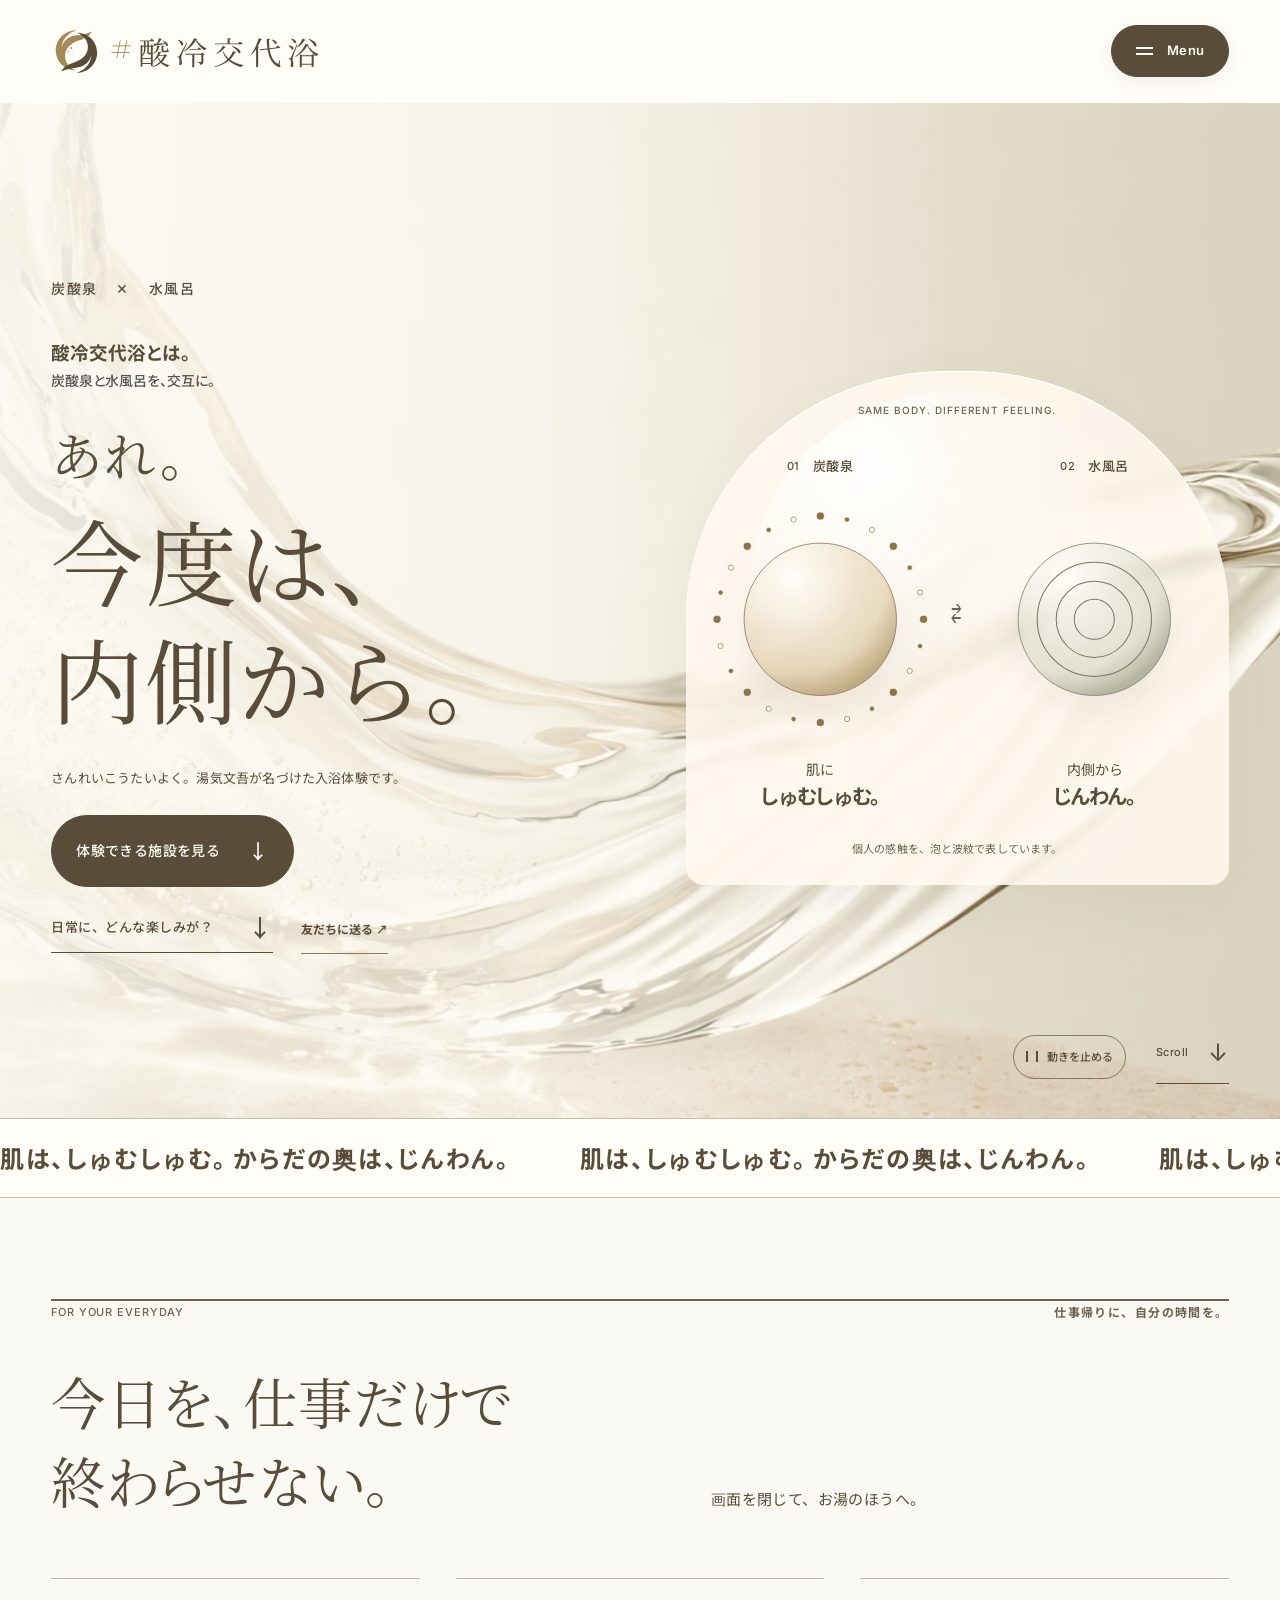
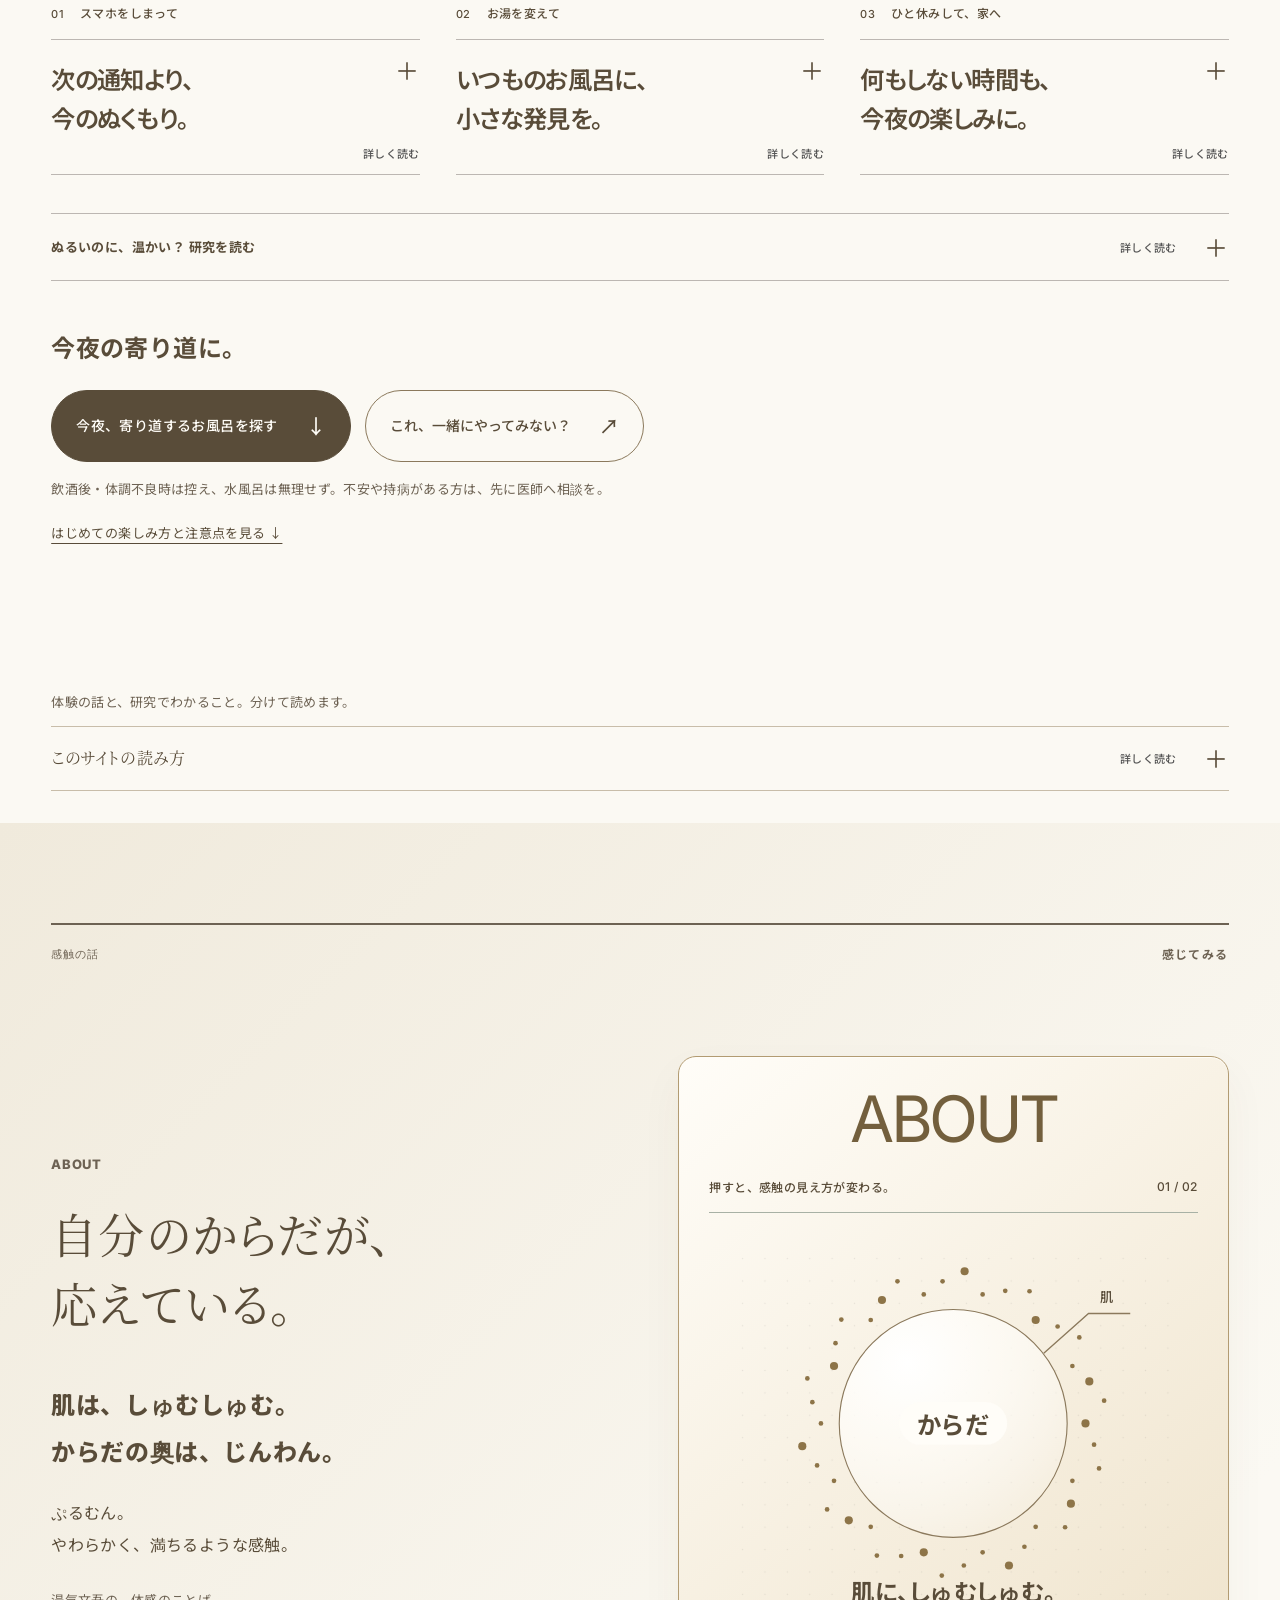
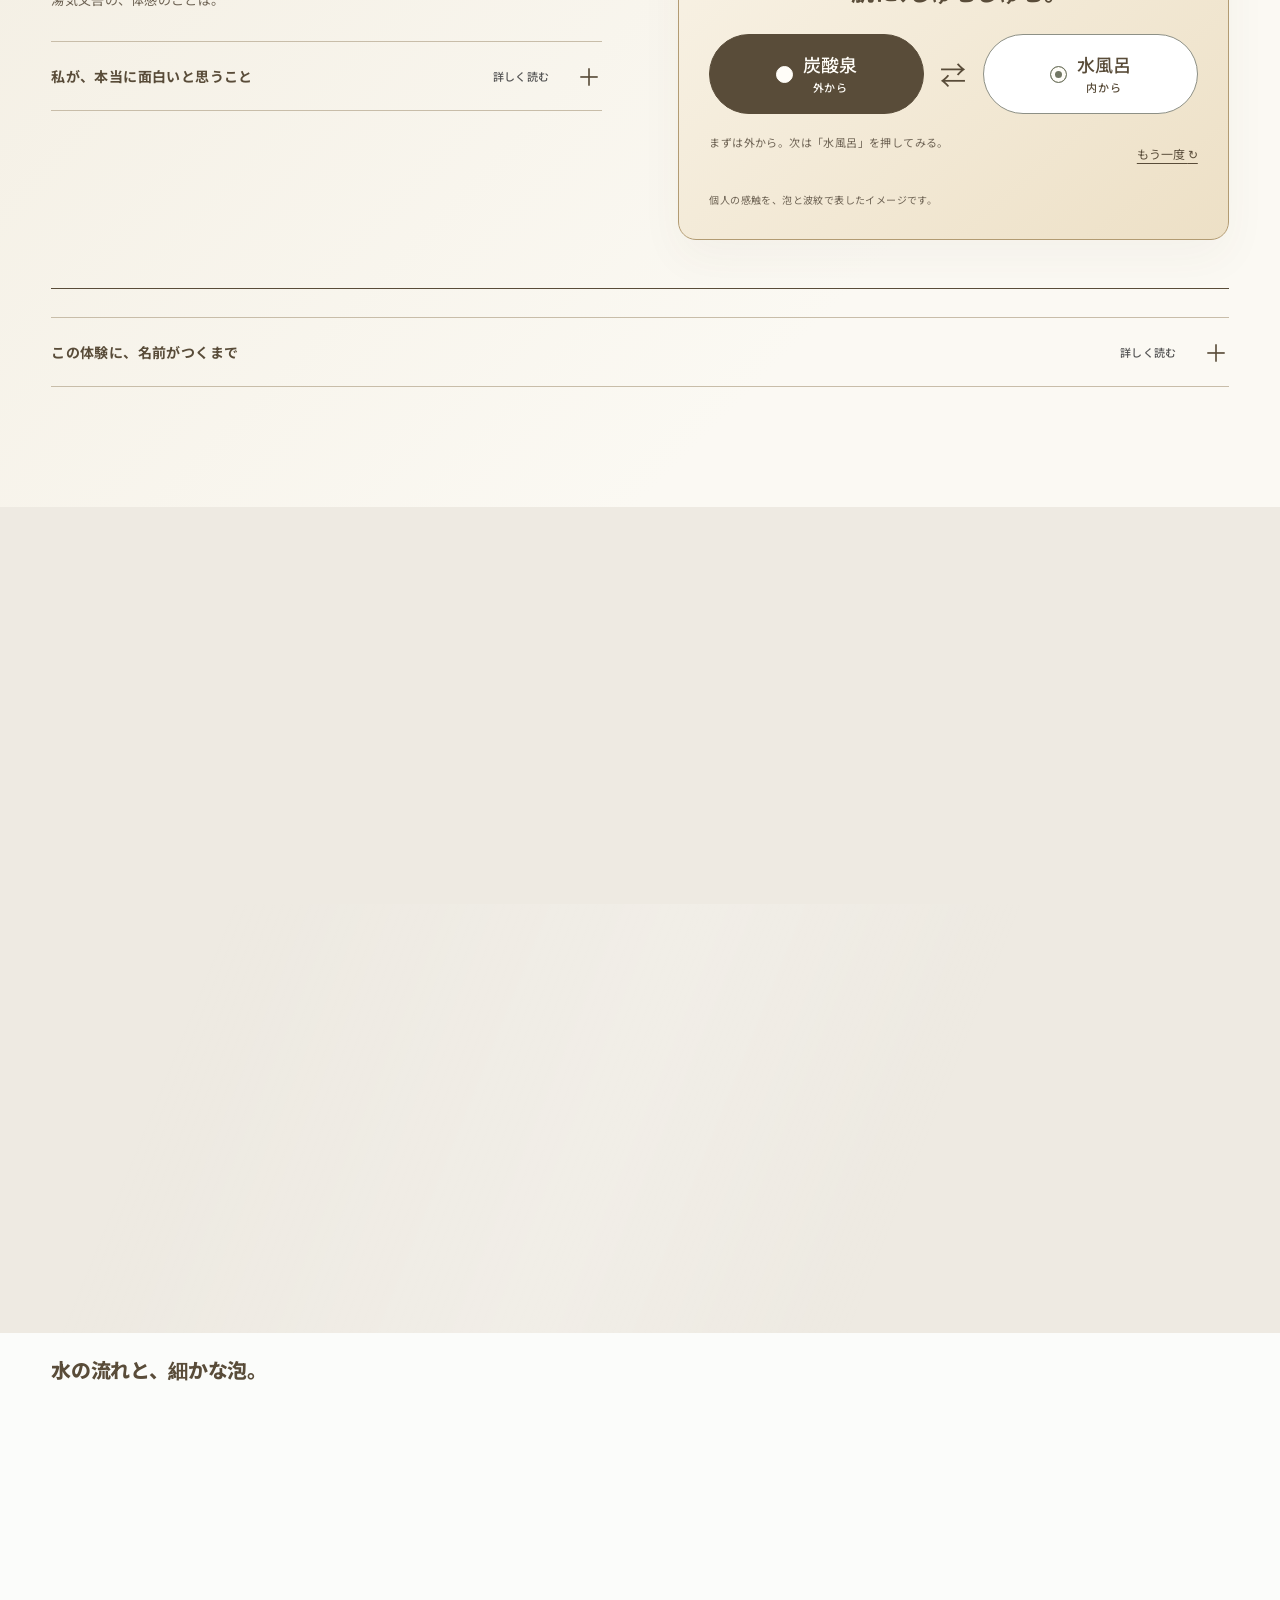
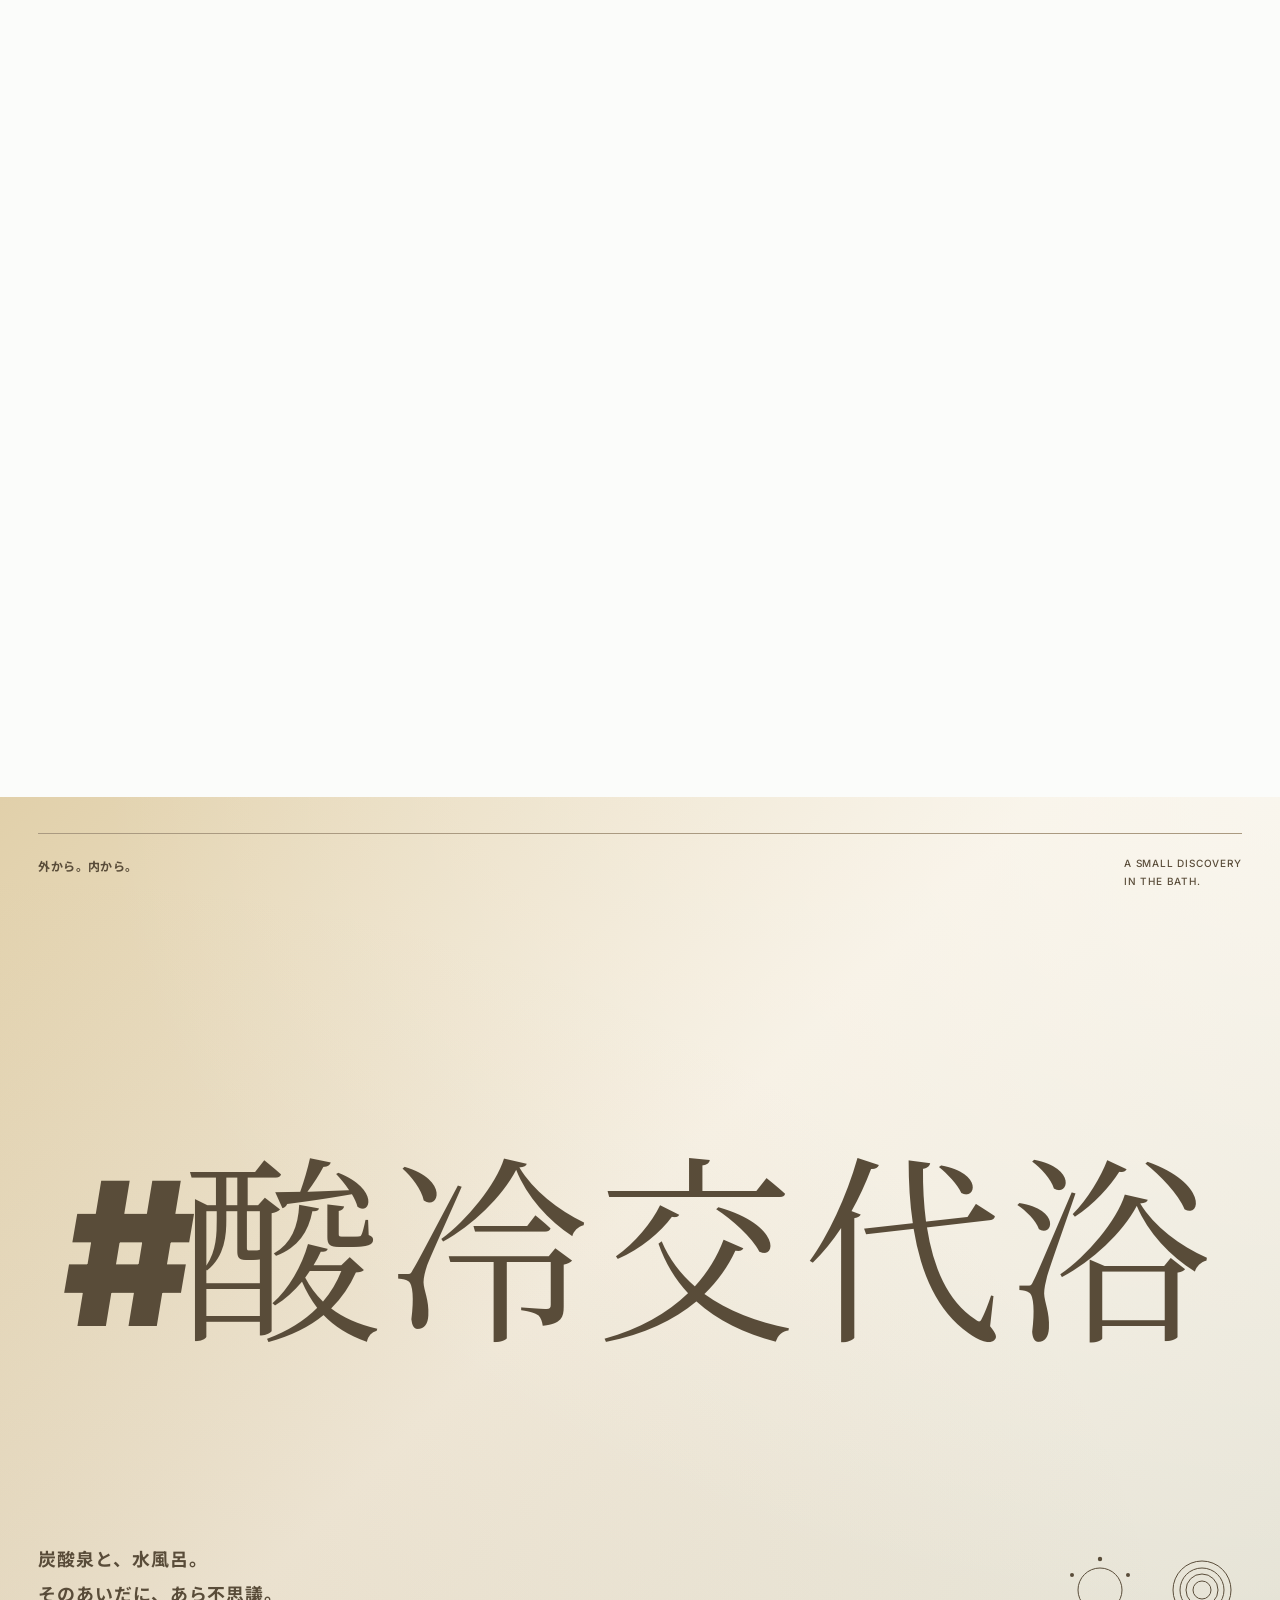
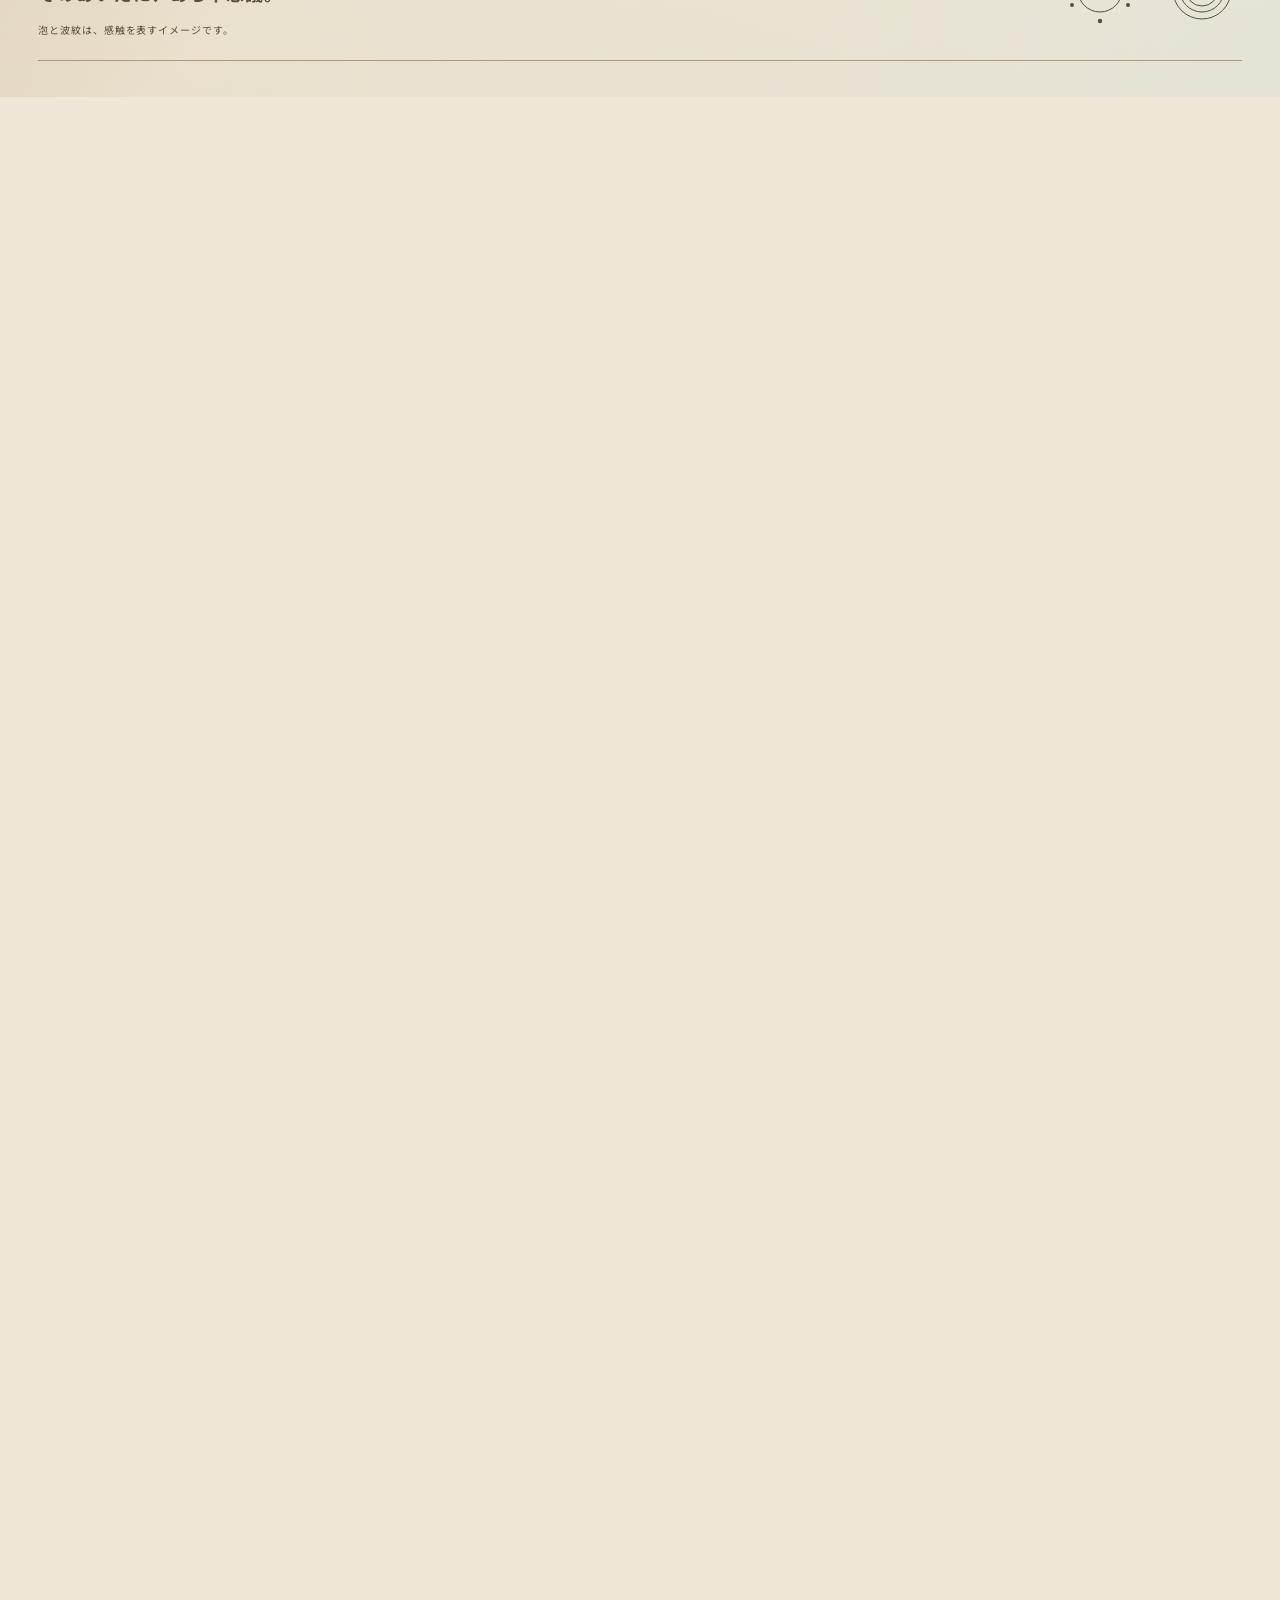
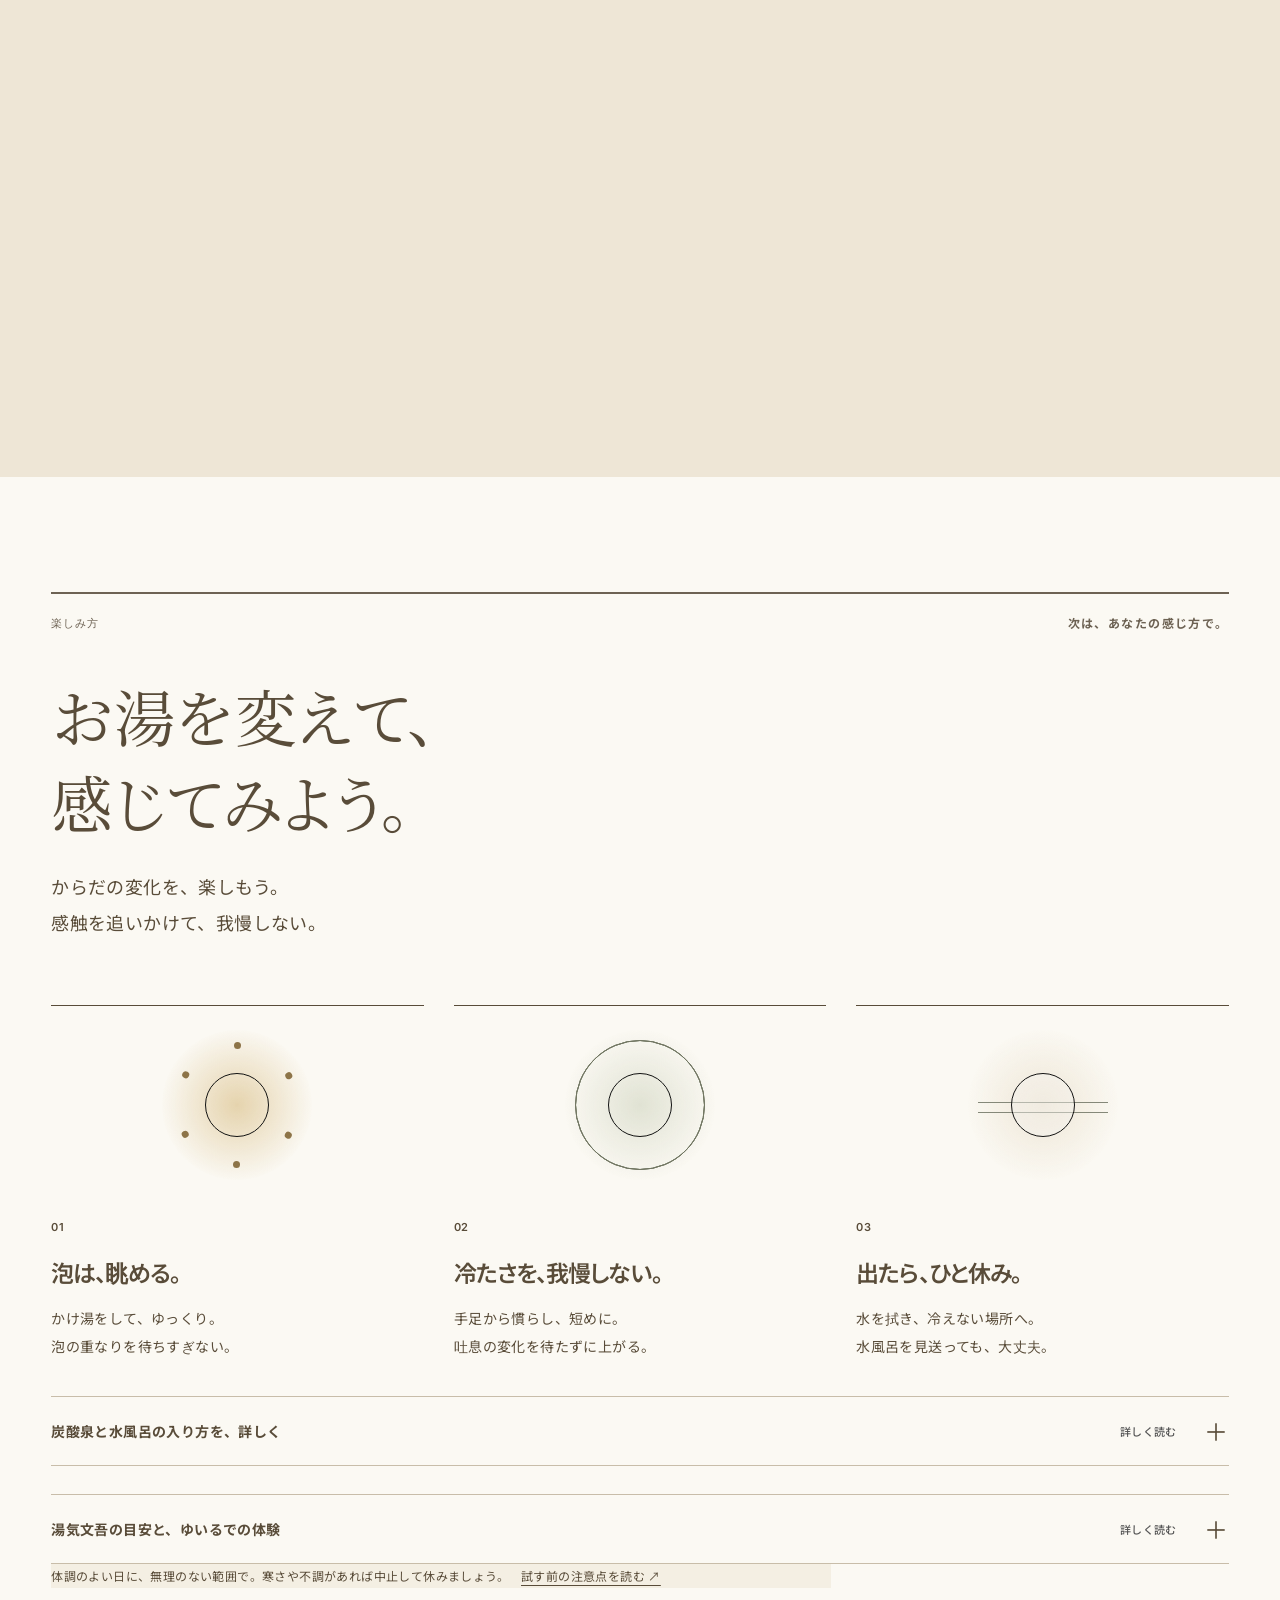
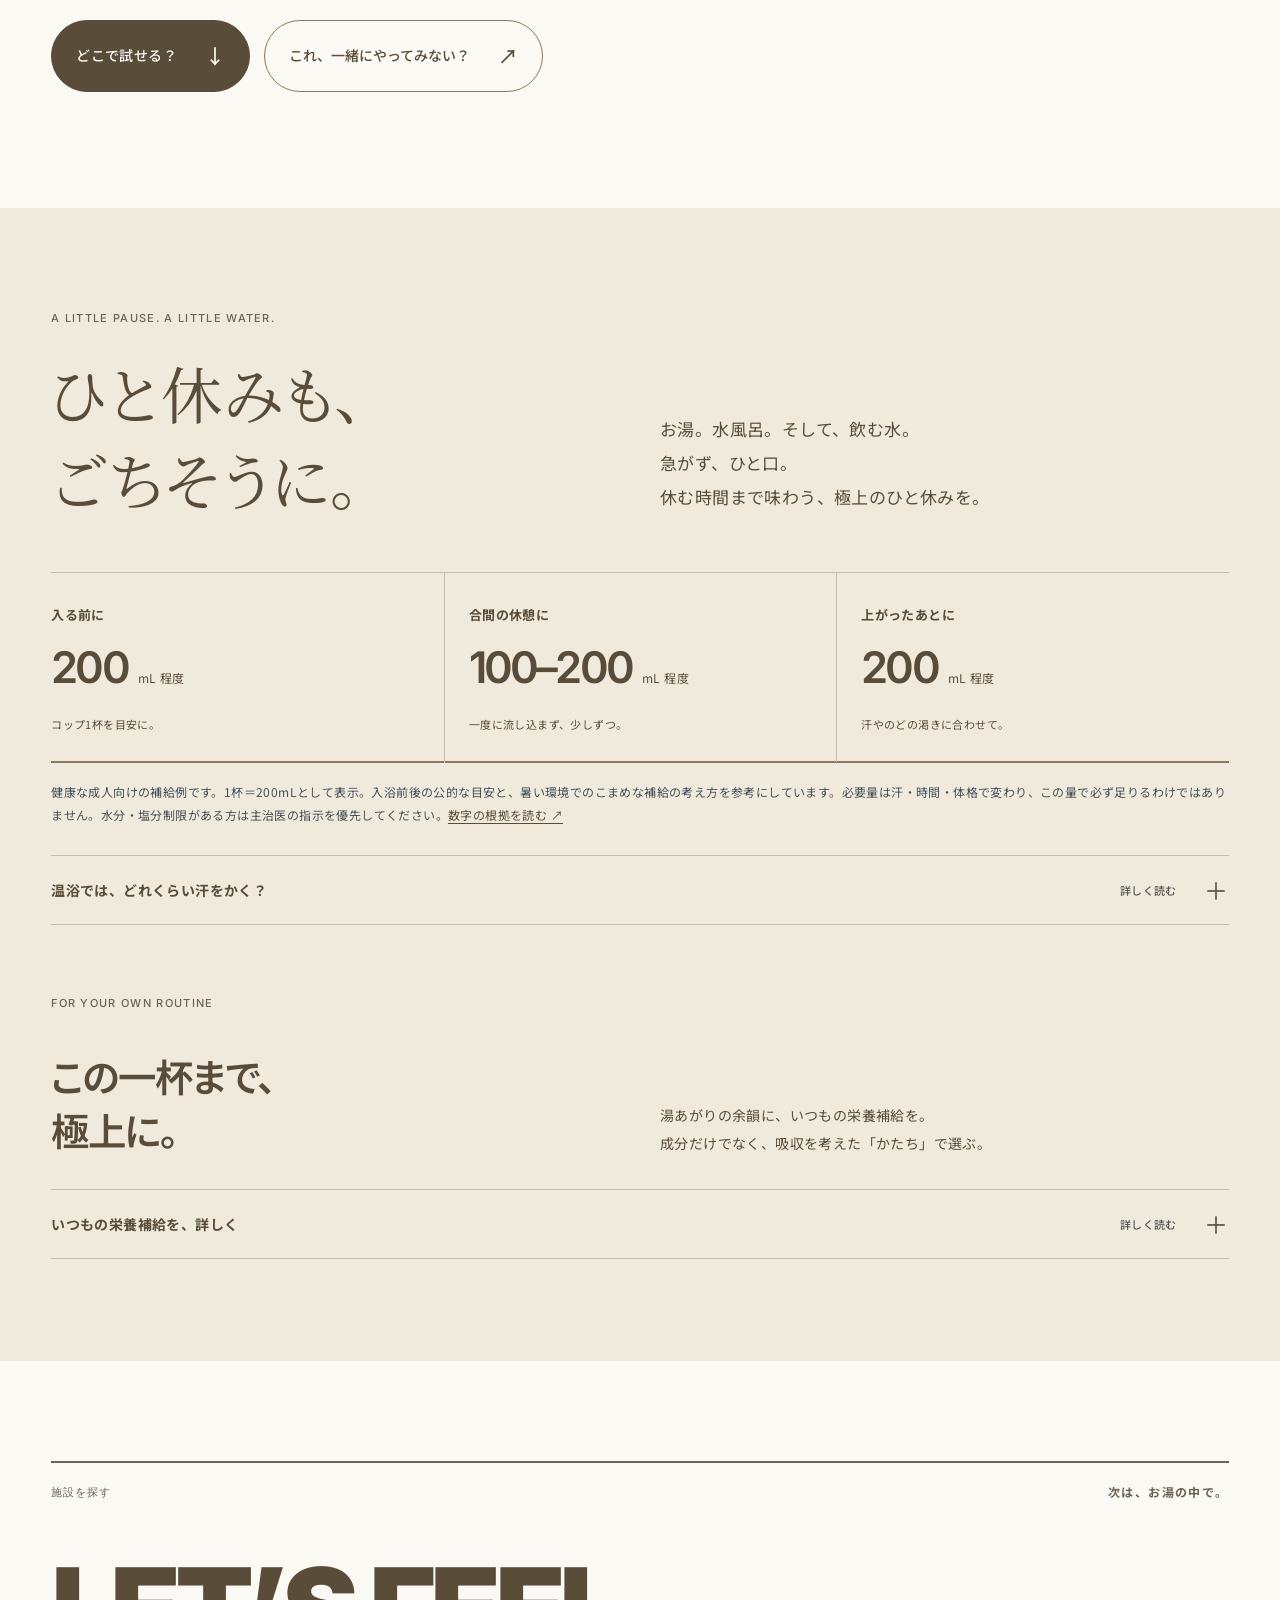
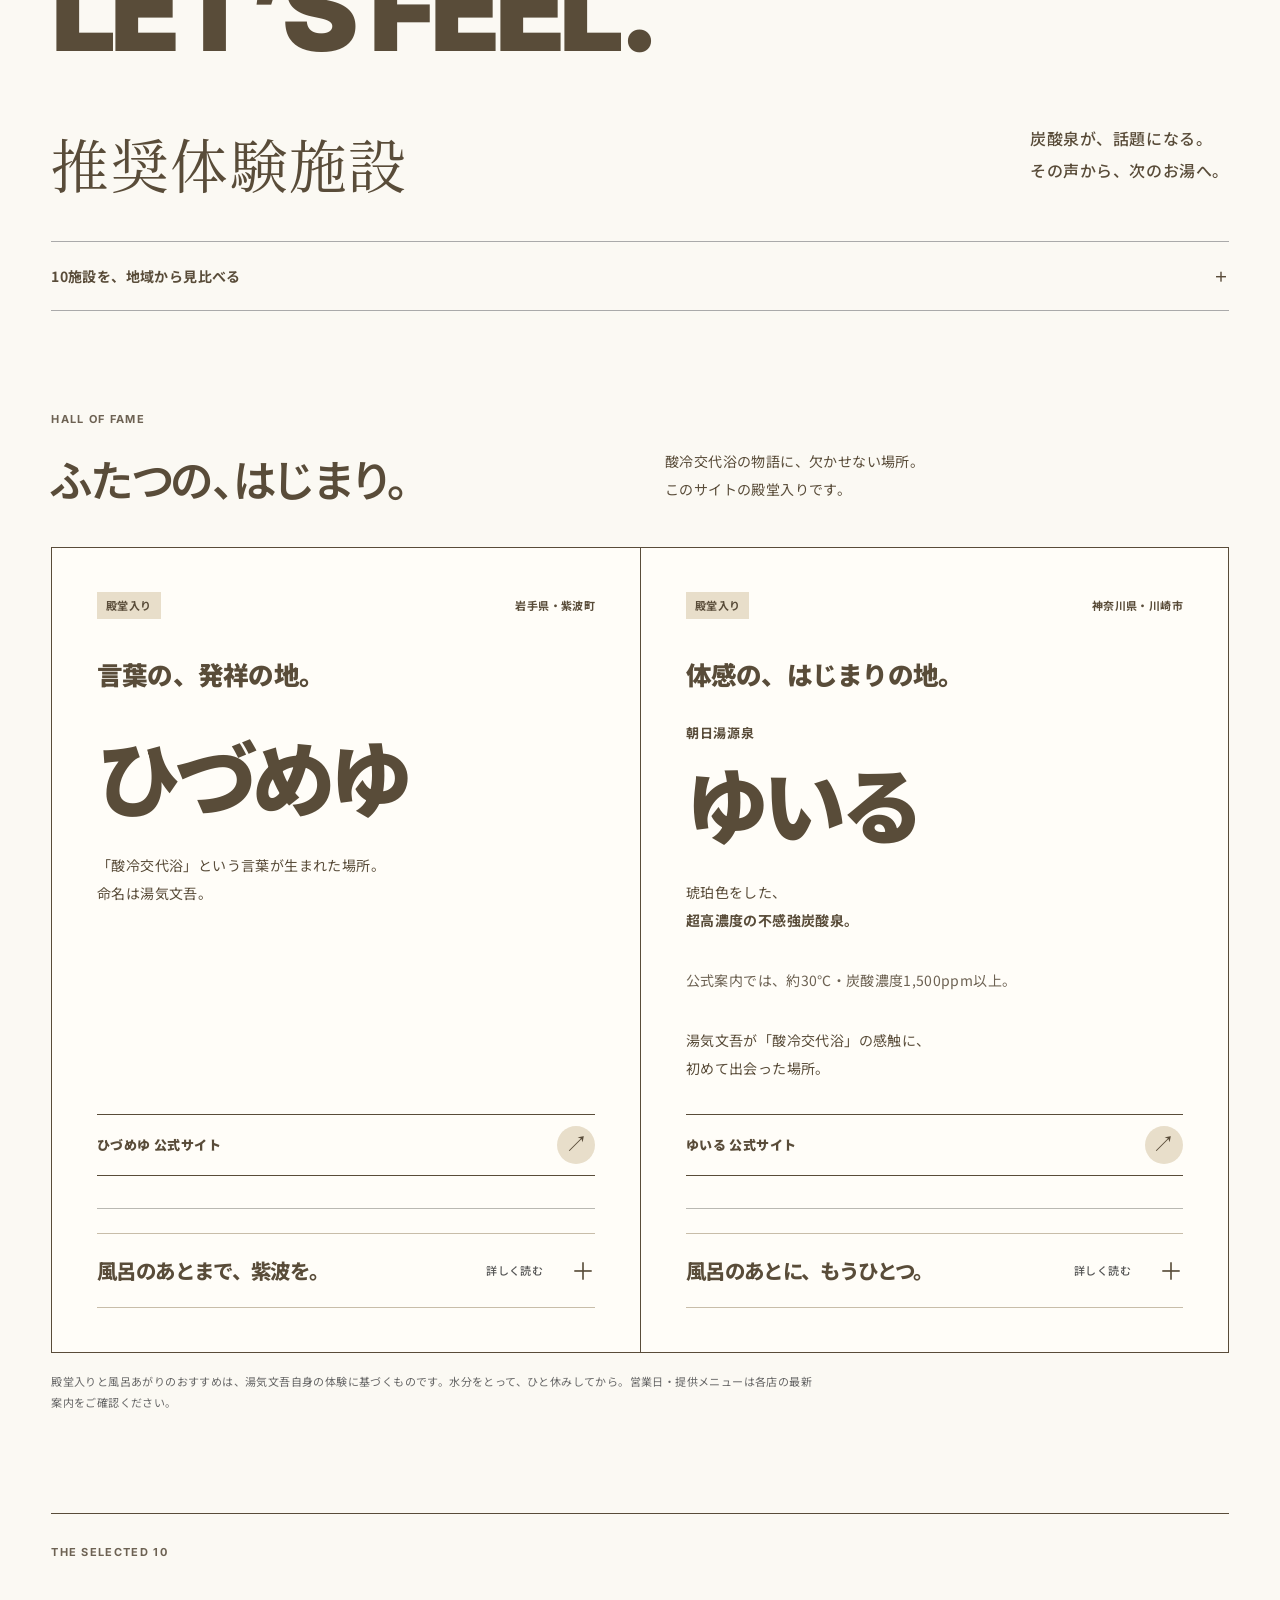
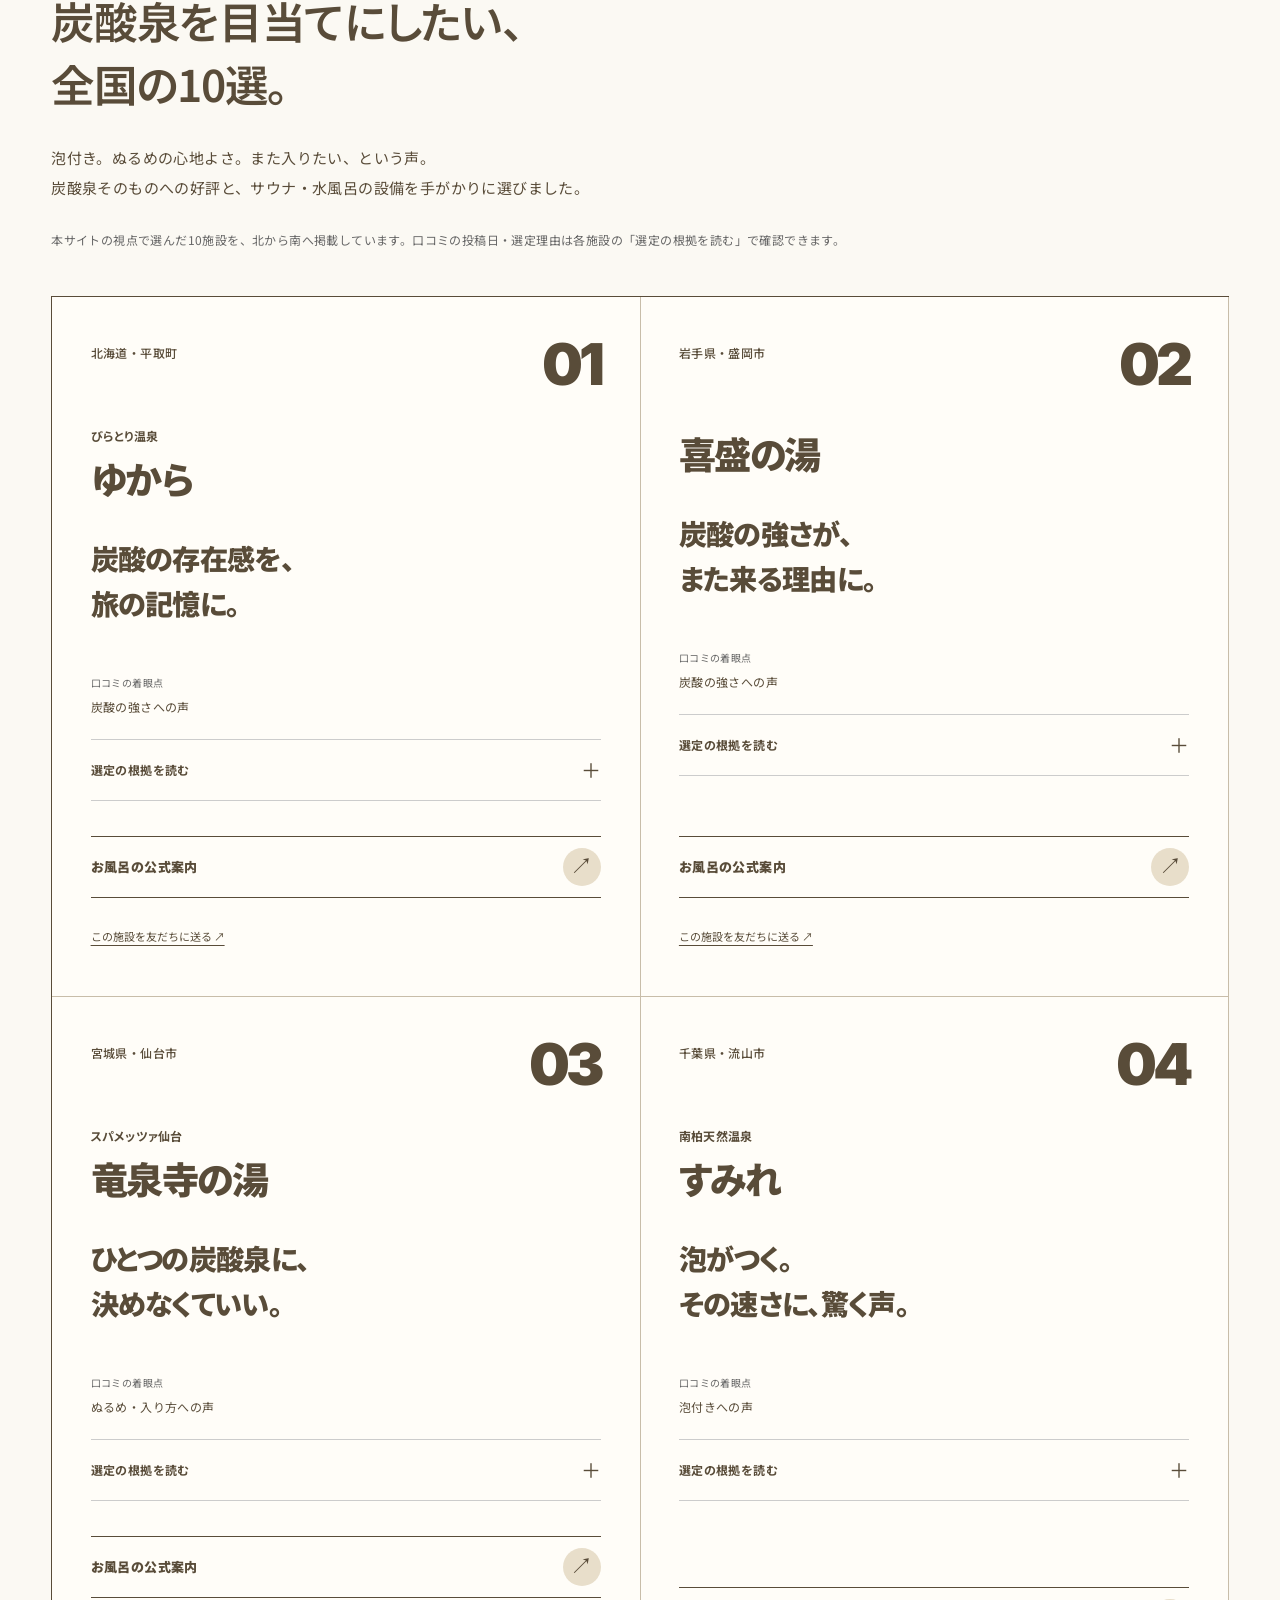
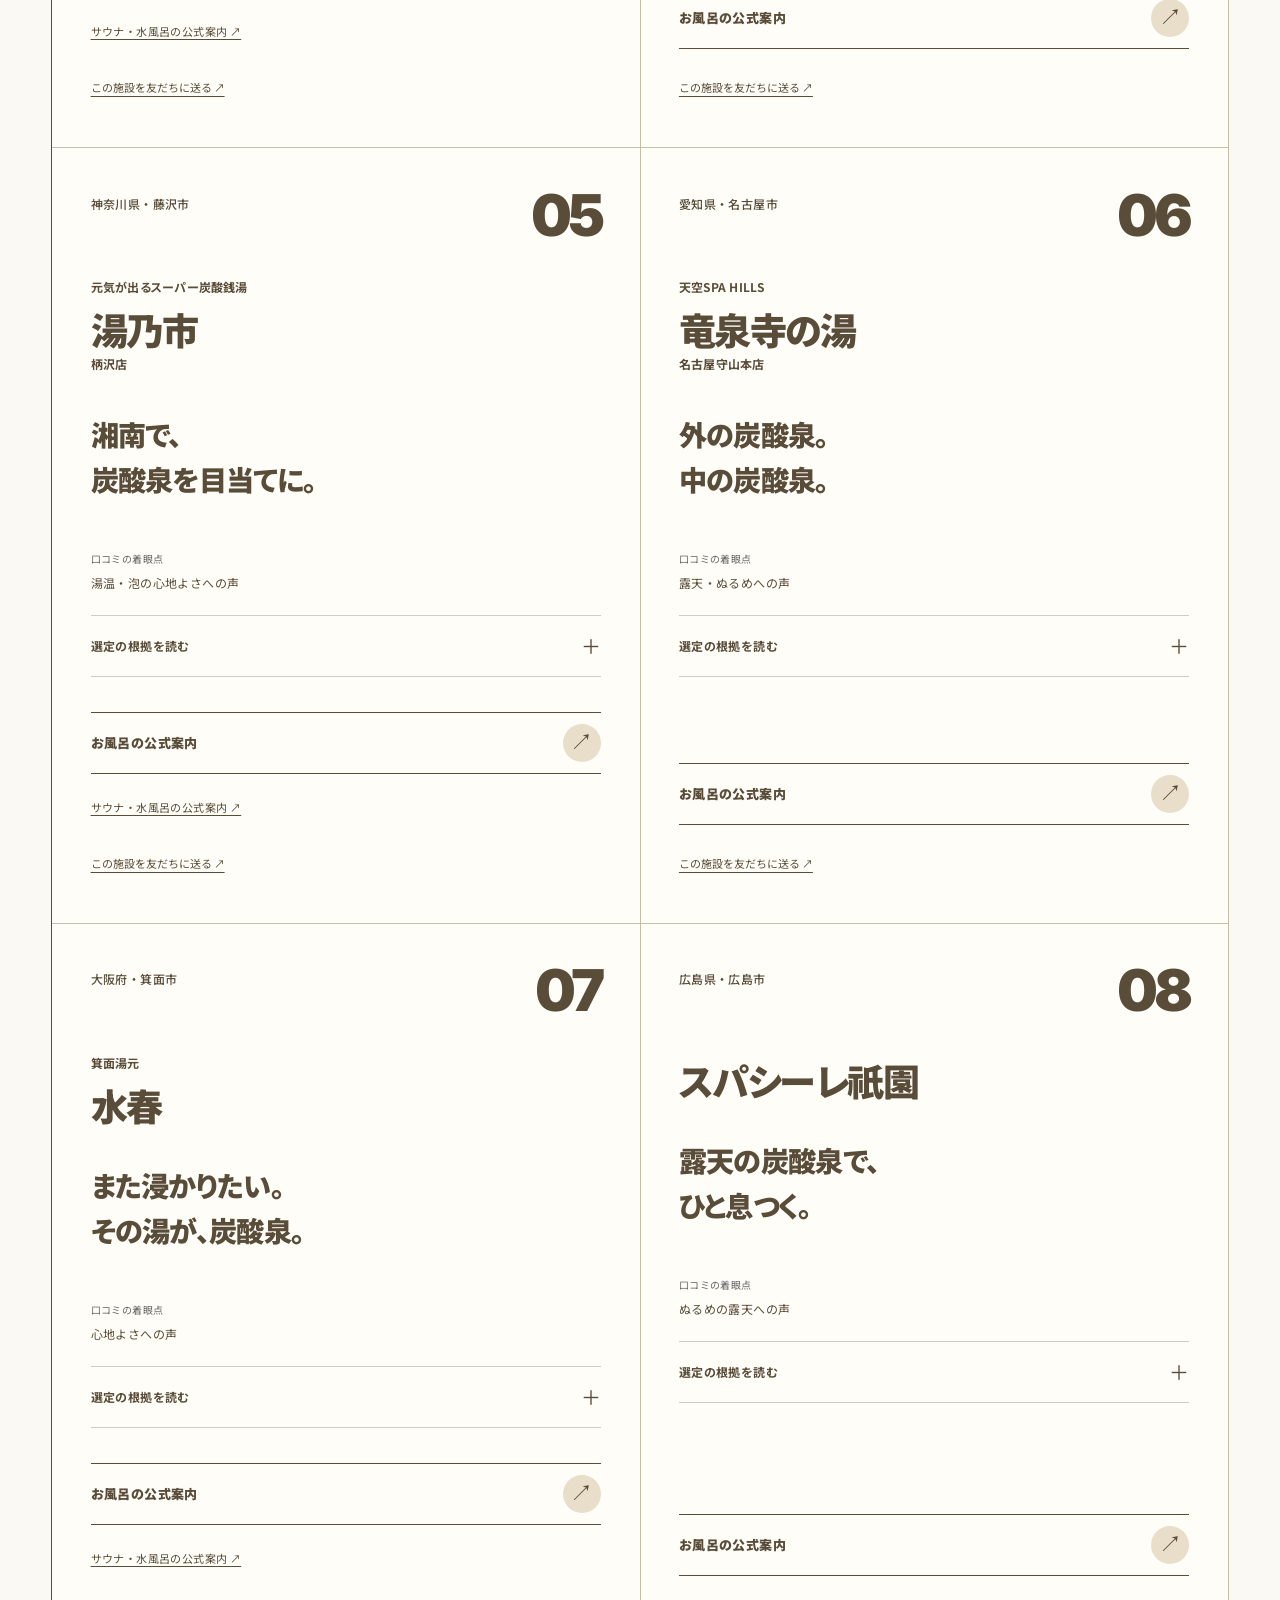
==== index.html @ 8ab01526 "Align page update dates to actual design revision; preserve research dates" ====
<!doctype html>
<html lang="ja">
<head>
  <meta charset="utf-8">
<!-- Google tag (gtag.js) -->
<script async src="https://www.googletagmanager.com/gtag/js?id=G-NX6NQN9RZ1"></script>
<script>
  window.dataLayer = window.dataLayer || [];
  function gtag(){dataLayer.push(arguments);}
  gtag('js', new Date());

  gtag('config', 'G-NX6NQN9RZ1');
</script>
  <meta name="viewport" content="width=device-width, initial-scale=1, viewport-fit=cover">
  <link rel="preload" href="assets/sanrei-noto-catch.woff2" as="font" type="font/woff2" crossorigin fetchpriority="high">
  <link rel="preload" href="assets/sanrei-noto-first.woff2" as="font" type="font/woff2" crossorigin>
  <style>
/* Local OFL fonts. Generated by scripts/build-webfonts.py. */
@font-face{font-family:'Sanrei Catch';font-style:normal;font-weight:900;font-display:swap;src:url('assets/sanrei-noto-catch.woff2') format('woff2');unicode-range:U+3001-3002,U+3042,U+304B,U+306F,U+3089,U+308C,U+4ECA,U+5074,U+5185,U+5EA6}
@font-face{font-family:'Noto Sans JP';font-style:normal;font-weight:400 900;font-display:swap;src:url('assets/sanrei-noto-first.woff2') format('woff2');unicode-range:U+20-7E,U+D7,U+2193,U+2197,U+21C4,U+3001-3002,U+300C-300D,U+3042,U+3044,U+3046,U+3048,U+304A-304D,U+304F,U+3051,U+3053,U+3055,U+3057-305A,U+305D-3061,U+3063-3064,U+3066-306C,U+306E-306F,U+3072,U+3078-3079,U+307B,U+307E-3082,U+3087-308D,U+308F,U+3092-3093,U+30A2,U+30A4,U+30A6,U+30AF,U+30B5,U+30B7-30BA,U+30C6,U+30C8,U+30CA-30CB,U+30DA,U+30DE,U+30E1,U+30E7,U+30EF,U+30FB-30FC,U+4E00,U+4E2D,U+4E8B,U+4E92,U+4EA4,U+4EBA,U+4ECA,U+4ED5,U+4EE3,U+4F53,U+500B,U+5074,U+5165,U+5168,U+516C,U+5178,U+5185,U+51B7,U+51FA,U+5225,U+5236,U+524D,U+52D5,U+53CB,U+53CE,U+540D,U+5411,U+543E,U+5442,U+547D,U+54C9,U+554F,U+571F,U+5730,U+5897,U+5909,U+5916,U+5947,U+597D,U+5BAE,U+5BC4,U+5C4A,U+5D0E,U+5E38,U+5EA6,U+5F62,U+5FC3,U+601D,U+60F3,U+6109,U+611F,U+6226,U+6311,U+6398,U+6587,U+65B9,U+65BD,U+65E5,U+6642,U+679A,U+679C,U+697D,U+69CB,U+6B21,U+6B62-6B63,U+6B69,U+6B74,U+6C17,U+6C34,U+6CC9,U+6CE1-6CE2,U+6D3B,U+6D74,U+6E29,U+6E6F,U+70AD,U+7279,U+7406,U+751F,U+7531,U+7591,U+767D,U+76F4,U+77E5,U+77ED,U+7A6B,U+7B54,U+7D0B,U+7D42,U+7D4C,U+7D50,U+7DE8,U+8868,U+898B,U+89E3,U+89E6,U+8A18,U+8A2D,U+8A71,U+8AAC-8AAD,U+8ABF,U+8FBC,U+9001,U+9014,U+904B,U+9053,U+9055,U+9178,U+91DD,U+9332,U+958B,U+9593,U+9650,U+96C6,U+9762,U+97F3,U+98A8,U+9A13,U+FF08-FF09,U+FF1F}
@font-face{font-family:'Inter';font-style:normal;font-weight:400 900;font-display:swap;src:url('assets/sanrei-inter.woff2') format('woff2');unicode-range:U+20-7E,U+B7,U+D7,U+E1,U+E4,U+E9,U+160,U+2013-2015,U+2019,U+201C-201D,U+2082,U+2103,U+2190-2194,U+2197,U+21BB,U+2212,U+2713}


/* Cooperating facilities are separate from editorial recommendations. */
.partners{padding-block:72px;background:var(--paper);color:var(--ink)}
.partners-heading{margin:28px 0;font-size:clamp(2rem,4vw,3.5rem)}
.partners-intro{max-width:48em;margin-bottom:28px;font-size:.875rem}
.partner-card{border:1px solid var(--ink);padding:clamp(24px,4vw,42px);max-width:780px}
.partner-region{font-size:.75rem;color:var(--muted);margin-bottom:14px}
.partner-card h3{font-size:clamp(1.6rem,5vw,2.25rem);margin-bottom:18px}
.partner-card p{font-size:.875rem;line-height:2;max-width:44em}
.partner-card .official-link{margin-top:24px;display:inline-flex;gap:24px;align-items:center;border-bottom:1px solid;min-height:44px;font-size:.875rem}
@media(max-width:740px){.partners{padding-block:48px}}
</style>
  <style>
@font-face{font-family:'Noto Sans JP';font-style:normal;font-weight:400 900;font-display:swap;src:url('assets/sanrei-noto-index.woff2') format('woff2');unicode-range:U+B7,U+E1,U+2013-2015,U+2019,U+2103,U+2190-2192,U+2194,U+3000,U+3005,U+301C,U+3050,U+3052,U+3054,U+305B-305C,U+3065,U+3070,U+3073-3076,U+307C,U+3083-3084,U+3086,U+30A1,U+30A3,U+30A7,U+30AA-30AB,U+30AD,U+30B0,U+30B2-30B3,U+30BB,U+30BD,U+30BF,U+30C3-30C4,U+30C7,U+30C9,U+30CD,U+30D1-30D7,U+30D9,U+30DB,U+30DD,U+30DF-30E0,U+30E2,U+30E5,U+30E9-30ED,U+30F3,U+4E0A-4E0B,U+4E0D,U+4E16,U+4E21,U+4E26,U+4E3B,U+4E43,U+4E7E,U+4E88,U+4E8C,U+4E94,U+4E9C,U+4ECB,U+4ED6,U+4ED8-4ED9,U+4EE5,U+4EEE,U+4EF6,U+4F0A,U+4F11,U+4F1A,U+4F1D,U+4F4D-4F4E,U+4F55,U+4F59,U+4F5C,U+4F7F,U+4F8B,U+4F9B,U+4F9D,U+4FA1,U+4FC2,U+4FDD,U+5019,U+5024,U+504F,U+5065,U+5099,U+50CD,U+512A,U+5143,U+5148,U+5171,U+5177,U+518D,U+5206-5207,U+521D,U+5224,U+5229,U+523A,U+526F-5270,U+5272,U+52A0,U+52A9,U+52B4,U+52B9,U+5305,U+5316-5317,U+533A-533B,U+533F,U+5343,U+5357-5358,U+5360,U+5370,U+539A,U+539F,U+53BB,U+53C2,U+53C8,U+53CA,U+53CD,U+53D6,U+53E3-53E4,U+53EF-53F0,U+53F3,U+53F7,U+5404,U+5408,U+540C,U+542B,U+5438,U+544A,U+5473,U+54B2,U+54C1,U+5584,U+559A,U+559C,U+55B6,U+56DE,U+56E0,U+56F2-56F3,U+56FD,U+5712,U+5727-5728,U+5747,U+57CE,U+57DF,U+57FA,U+57FC,U+5802,U+5831,U+5834,U+5869,U+5883,U+58F0,U+58F2,U+58FA,U+591A,U+591C,U+5927,U+5929,U+5931,U+5948,U+5968,U+5973,U+59CB,U+5A46,U+5A9B,U+5B57-5B58,U+5B66,U+5B88-5B89,U+5B9A,U+5B9F,U+5BB3,U+5BB6,U+5BB9,U+5BC6,U+5BD2,U+5BDD,U+5BFA,U+5BFE,U+5C0E-5C0F,U+5C11,U+5C40,U+5C4B,U+5C71,U+5CA1,U+5CA9,U+5CF6,U+5DDD,U+5DE5-5DE6,U+5DEE,U+5E02,U+5E0C,U+5E2B,U+5E30,U+5E73-5E74,U+5E81,U+5E83,U+5E8A,U+5E97,U+5E9C,U+5EAD,U+5EB7,U+5F0F,U+5F35,U+5F37,U+5F53,U+5F71,U+5F85,U+5F8B-5F8C,U+5FC5,U+5FCC,U+5FD9,U+5FDC,U+6025,U+6027,U+606F,U+60AA,U+60B8,U+60C5,U+610F,U+611B,U+614B,U+6162-6163,U+61A9,U+61B6,U+6210-6211,U+623B,U+6240,U+624B,U+6271,U+6280,U+6291,U+6295,U+629E,U+62B1,U+62BC,U+62E0-62E1,U+6301,U+6307,U+6319,U+631F,U+63A1-63A2,U+63A5,U+63A7-63A8,U+63B2,U+63CF-63D0,U+63DB,U+640D,U+6442,U+64CD,U+6539,U+653E,U+6545,U+6563,U+6570,U+6574,U+6599,U+65AD,U+65B0,U+65C5,U+660E,U+661F,U+6625,U+6628,U+6691,U+66F4,U+66FF-6700,U+6708,U+671D,U+671F,U+672B-672C,U+6750,U+6761,U+6765,U+676F,U+677E,U+6790,U+67A0,U+67C4,U+67CF,U+67FB,U+6804,U+6839,U+683C,U+6848,U+691C,U+696D,U+6975,U+69D8,U+69FD,U+6A19,U+6A2A,U+6A5F,U+6B04,U+6B20,U+6B73,U+6B7B,U+6B8B,U+6BBF,U+6BD4,U+6C42,U+6C57,U+6C7A,U+6CA2,U+6CBB,U+6CD5,U+6CE8,U+6D41,U+6D77-6D78,U+6D88,U+6DB2,U+6DF1,U+6DF7,U+6E07,U+6E1B,U+6E2C,U+6E58,U+6E67,U+6E7F,U+6E90,U+6E96,U+6EB6,U+6FC0,U+6FC3,U+70B9,U+7121,U+7136,U+7167,U+71B1,U+7269,U+72B6,U+72EC,U+7387,U+7389,U+73C0,U+73FE,U+7425,U+74B0,U+7523,U+7528,U+7530,U+7537,U+753A,U+754C,U+756A,U+7570,U+75B2,U+75C7,U+7642,U+767A,U+7684,U+76AE,U+76DB,U+76EE,U+76F8,U+7701,U+770C,U+771F-7720,U+773C,U+7740,U+7761,U+7814,U+78BA,U+793A,U+7947,U+795E,U+7965,U+7981,U+798F,U+79C1,U+79D1,U+79F0,U+7A0B,U+7A3F,U+7A76,U+7A7A,U+7A81,U+7ACB,U+7ADC,U+7AEF,U+7B49,U+7B4B,U+7B56,U+7B95,U+7B97,U+7BA1,U+7BC0,U+7BC4,U+7C73,U+7C95,U+7CFB,U+7D04,U+7D14,U+7D20,U+7D22,U+7D2B,U+7D39,U+7D44,U+7D66,U+7D71,U+7D9A,U+7DD2,U+7E2E,U+7E54,U+7F6E,U+7FA9,U+8003,U+8005,U+8089,U+808C,U+80A2,U+80F8,U+80FD,U+8102,U+8150,U+8155,U+8178,U+817F,U+819A,U+819C,U+81D3,U+81E8,U+81EA,U+81F4,U+8239,U+826F,U+8272,U+82AF,U+8449,U+8457,U+85A6,U+85AC,U+85E4,U+8840,U+884C,U+8853,U+8857,U+8861,U+88C5,U+88DC,U+88FD,U+8907,U+8981,U+8996,U+899A,U+89A7,U+89B3,U+8A00,U+8A02,U+8A08,U+8A0E,U+8A2A,U+8A3C,U+8A55,U+8A66,U+8A73,U+8A8C-8A8D,U+8A98,U+8A9E,U+8AB0,U+8AD6,U+8B0E,U+8B1D,U+8B70,U+8C46,U+8C61,U+8CBB,U+8CC7,U+8CEA,U+8CFC,U+8D05,U+8D77,U+8D85,U+8DB3,U+8DF5,U+8E0F,U+8EAB,U+8ED2,U+8EFD,U+8F03,U+8F09,U+8FD1,U+8FFD,U+9003,U+901A,U+901F,U+9032,U+904A,U+904E,U+9054,U+9069,U+9078,U+907F,U+90CE,U+90E8,U+9152,U+91C8,U+91CD,U+91CF,U+9244,U+925B,U+9271,U+92AD,U+9577,U+9589,U+95A2,U+962A,U+963B,U+9694,U+969B,U+96D1,U+96E2,U+9707,U+9732,U+97FB,U+97FF,U+9801,U+9805-9806,U+982D,U+984C,U+985E,U+98DF,U+98EF,U+98F2,U+990A,U+9A5A,U+9AD8,U+9B45,U+9B51,U+9EBB,U+9F13,U+FF01,U+FF05,U+FF0B,U+FF1A,U+FF1D,U+FF5C}

</style>
  <meta name="theme-color" content="#edd3cc">
  <meta name="description" content="酸冷交代浴（さんれいこうたいよく）は、炭酸泉と水風呂を交互に楽しむ入浴体験。湯気文吾の「しゅむしゅむ」「じんわん」「ぷるむん」という体感のことば、日常の楽しみ方、全国10選と殿堂入りを紹介。研究と出典も確認できます。">
  <meta name="author" content="湯気文吾">
  <meta name="robots" content="index, follow, max-image-preview:large, max-snippet:-1, max-video-preview:-1">
  <link rel="canonical" href="https://djnaoyaman.github.io/sanreikotaiyoku/">
  <meta property="og:locale" content="ja_JP">
  <meta property="og:site_name" content="#酸冷交代浴のススメ">
  <meta property="og:title" content="酸冷交代浴｜炭酸泉×水風呂、しゅむしゅむとじんわん。">
  <meta property="og:description" content="肌は、しゅむしゅむ。からだの奥は、じんわん。炭酸泉と水風呂を交互に楽しむ、湯気文吾の体験と体感のことば。楽しみ方、施設紹介、研究と出典をまとめました。">
  <meta property="og:type" content="website">
  <meta property="og:url" content="https://djnaoyaman.github.io/sanreikotaiyoku/">
  <meta property="og:image" content="https://djnaoyaman.github.io/sanreikotaiyoku/assets/ogp-sanrei-20261030.png">
  <meta property="og:image:secure_url" content="https://djnaoyaman.github.io/sanreikotaiyoku/assets/ogp-sanrei-20261030.png">
  <meta property="og:image:type" content="image/png">
  <meta property="og:image:width" content="1200">
  <meta property="og:image:height" content="630">
  <meta property="og:image:alt" content="淡いゴールドの水の流れと細かな泡。酸冷交代浴、炭酸泉×水風呂。肌は、しゅむしゅむ。からだの奥は、じんわん。">
  <meta name="twitter:card" content="summary_large_image">
  <meta name="twitter:title" content="酸冷交代浴｜炭酸泉×水風呂、しゅむしゅむとじんわん。">
  <meta name="twitter:description" content="肌は、しゅむしゅむ。からだの奥は、じんわん。炭酸泉と水風呂を交互に楽しむ、湯気文吾の体験と体感のことば。楽しみ方、施設紹介、研究と出典をまとめました。">
  <meta name="twitter:image" content="https://djnaoyaman.github.io/sanreikotaiyoku/assets/ogp-sanrei-20261030.png">
  <meta name="twitter:image:alt" content="淡いゴールドの水の流れと細かな泡。酸冷交代浴、炭酸泉×水風呂。肌は、しゅむしゅむ。からだの奥は、じんわん。">
  <title>酸冷交代浴とは｜炭酸泉×水風呂の楽しみ方・全国10選</title>
  <meta name="application-name" content="#酸冷交代浴のススメ">
  <meta name="apple-mobile-web-app-title" content="酸冷交代浴">
  <link rel="icon" href="favicon.ico?v=20261030" sizes="16x16 32x32 48x48">
  <link rel="icon" href="favicon-32.png?v=20261030" type="image/png" sizes="32x32">
  <link rel="icon" href="favicon-96.png?v=20261030" type="image/png" sizes="96x96">
  <link rel="icon" href="icon.svg?v=20261030" type="image/svg+xml" sizes="any">
  <link rel="apple-touch-icon" href="apple-touch-icon.png?v=20261030" sizes="180x180">
  <link rel="mask-icon" href="safari-pinned-tab.svg?v=20261030" color="#161616">
  <link rel="manifest" href="site.webmanifest">
  <link rel="sitemap" type="application/xml" href="sitemap.xml">



  <style>
:root{--ink:#111;--paper:#fff;--cream:#f0ece3;--muted:#5d5d58;--line:#c7c6c0;--warm:#aa6749;--cool:#637a88;--scroll:0px}*{box-sizing:border-box}html{scroll-behavior:smooth;scroll-padding-top:108px}body{margin:0;color:var(--ink);background:var(--paper);font-family:'Noto Sans JP',sans-serif;font-size:1rem;font-weight:500;line-height:1.9;-webkit-font-smoothing:antialiased}body:has(dialog[open]){overflow:hidden}button,a{-webkit-tap-highlight-color:transparent}button{font:inherit;cursor:pointer;color:inherit}a{color:inherit;text-decoration:none}button:focus-visible,a:focus-visible,summary:focus-visible{outline:3px solid #a96743;outline-offset:6px}h1,h2,h3,h4,p{margin:0}h1,h2,h3{font-weight:900;letter-spacing:-.045em;line-height:1.45}p+p{margin-top:1.35em}svg{display:block;max-width:100%}button{border:0;background:none}button,a,summary{touch-action:manipulation}::selection{background:#111;color:#fff}.wrap{width:min(1216px,calc(100% - 112px));margin-inline:auto}.small{font-size:0.8125rem;font-weight:400;line-height:1.95;color:var(--muted)}.mobile-break{display:none}.skip{position:fixed;top:-100px;left:20px;background:#111;color:white;padding:10px;z-index:100}.skip:focus{top:15px}.site-header{position:absolute;top:0;left:0;right:0;z-index:10;display:flex;justify-content:space-between;align-items:center;padding:32px 40px}.brand{font-size:1.375rem;line-height:1.5;letter-spacing:-.04em;font-weight:900}.menu-button{position:fixed;right:40px;top:30px;display:flex;align-items:center;gap:14px;border-radius:99px;padding:15px 24px;background:#111;color:#fff;font:700 0.875rem/1.5 Montserrat,sans-serif;border:1px solid white;z-index:20}.menu-button:hover{background:#45433f}.menu-lines{display:block;width:17px;height:8px;border-top:2px solid;border-bottom:2px solid}dialog{padding:0;border:0;position:fixed;inset:0 0 0 auto;margin:0;width:min(520px,100%);height:100%;max-height:100%;max-width:100%;color:#111;background:#fff}dialog::backdrop{background:#0007;backdrop-filter:blur(3px)}.menu-inner{position:relative;padding:68px 42px;min-height:100%;display:flex;flex-direction:column}.menu-brand{font-weight:900;font-size:1.5rem}.menu-eyebrow{font-size:0.8125rem;margin-top:13px}.menu-inner nav{margin:55px 0 35px}.menu-inner nav a{display:flex;align-items:center;gap:22px;padding:28px 0;border-top:1px solid #aaa}.menu-inner nav a:last-child{border-bottom:1px solid #aaa}.menu-inner nav small{font:600 0.75rem Montserrat,sans-serif}.menu-inner nav span{font-weight:900;font-size:1.4375rem}.menu-inner nav b{margin-left:auto;display:grid;place-items:center;border-radius:50%;background:#111;color:white;width:42px;height:42px;transition:transform .2s}.menu-inner nav a:hover b{transform:rotate(45deg)}.menu-bottom{margin-top:auto;font:700 0.625rem/1.8 Montserrat,sans-serif;letter-spacing:.05em}.menu-close{position:absolute;bottom:28px;right:28px;border-radius:50%;background:#111;color:#fff;width:56px;height:56px;font:400 2.25rem/1 sans-serif}.hero{position:relative;isolation:isolate;overflow:hidden;min-height:820px;height:100svh;max-height:1120px;display:grid;place-items:center;background:#fff}.hero-disc{position:absolute;z-index:-2;left:50%;top:50%;width:min(680px,65vw);aspect-ratio:1;border-radius:50%;background:var(--cream);transform:translate(-50%,-50%) scale(var(--hero-scale,1));will-change:transform}.orbit{position:absolute;z-index:-1;inset:50% auto auto 50%;width:min(960px,85vw);transform:translate(-50%,-50%) rotate(var(--hero-turn,-12deg));will-change:transform;pointer-events:none}.orbit text{font-family:'Noto Sans JP',sans-serif;font-weight:900;font-size:3rem;letter-spacing:6.2px;fill:#111}.hero-copy{text-align:center;position:relative;z-index:1;margin-top:20px}.hero-kicker{display:inline-block;font-size:0.875rem;letter-spacing:.16em;font-weight:800;padding:5px 18px;border:1.5px solid;border-radius:50%;transform:rotate(-6deg);margin-bottom:22px;background:#fff}.hero .hero-catch{font-size:clamp(3rem,6.4vw,6.25rem);letter-spacing:-.07em;line-height:1.35}.hero .hero-catch>span{display:block}.hero .hero-catch b{font-weight:900}.hero-lead{font-size:1.0625rem;font-weight:800;line-height:1.8;margin:24px 0 18px}.hero-cta{display:inline-flex;align-items:center;gap:30px;font-size:0.75rem;font-weight:700;padding:10px 0;border-bottom:1px solid}.hero-cta span{font-size:1.6875rem;line-height:1}.hero-cta:hover span{transform:translate(4px,4px)}.hero-squiggle{position:absolute;width:170px;height:245px;top:-58px;left:calc(50% - 90px);z-index:2;transform:rotate(-9deg);pointer-events:none}.bubble-doodle{position:absolute;top:33%;left:13%;width:100px;height:155px;transform:rotate(-15deg)}.bubble-doodle i{display:block;position:absolute;background:white;border:3px solid #111;border-radius:50%;width:55px;height:55px;left:10px;top:50px}.bubble-doodle i:nth-child(2){width:29px;height:29px;left:42px;top:5px}.bubble-doodle i:nth-child(3){width:18px;height:18px;left:0;top:15px}.bubble-doodle i:nth-child(4){width:35px;height:35px;left:65px;top:95px}.bubble-doodle i:nth-child(5){width:13px;height:13px;left:20px;top:127px}.discovery-stamp{position:absolute;right:14%;bottom:24%;width:135px;height:135px;display:grid;align-content:center;text-align:center;line-height:1.45;border-radius:50%;background:#111;color:#fff;font-size:1.625rem;font-weight:900;transform:rotate(12deg);outline:7px solid #fff}.hero-side{position:absolute;right:54px;top:38%;writing-mode:vertical-rl;line-height:2.2;letter-spacing:.16em;font-weight:800;font-size:0.9375rem}.hero-foot{position:absolute;bottom:39px;left:42px;font-size:0.8125rem;line-height:1.8;font-weight:800}.hero-foot span{font-family:Montserrat,sans-serif;font-size:0.5625rem;font-weight:600;letter-spacing:.05em}.scroll-badge{position:absolute;right:40px;bottom:29px;border:1.5px solid;border-radius:50% 44% 48% 44%;width:86px;height:86px;display:flex;flex-direction:column;align-items:center;justify-content:center;transform:rotate(8deg);background:#fff;font:600 0.6875rem/1.5 Montserrat,sans-serif}.scroll-badge b{font-size:1.875rem}.ticker{overflow:hidden;border-block:2px solid;background:white;padding:18px 0}.ticker-track{display:flex;white-space:nowrap;width:max-content;transform:translateX(calc(var(--scroll) * -.12));font-size:1.75rem;font-weight:900;letter-spacing:.035em}.ticker-track span{padding-right:40px}.about-section{background:var(--cream);padding:84px 0 100px;position:relative;overflow:hidden}.section-label{display:flex;justify-content:space-between;align-items:center;font-size:0.8125rem;font-weight:800;letter-spacing:.04em;border-top:1px solid;padding-top:18px}.section-label>span:first-child{font-family:Montserrat,sans-serif;font-size:0.75rem;letter-spacing:.08em}.chapter-word{font:800 clamp(4.375rem,12vw,10.75rem)/1 Montserrat,sans-serif;letter-spacing:-.065em;margin:40px 0 65px;white-space:nowrap}.outline{-webkit-text-stroke:1.5px #111;color:transparent}.about-grid{display:grid;grid-template-columns:1fr 1fr;align-items:center;gap:65px}.about-copy{border:3px solid;background:#fff;padding:42px 44px;transform:rotate(-2deg);box-shadow:10px 10px 0 #111}.latin-label{font:800 1.25rem Montserrat,sans-serif;margin-bottom:22px}.about-copy h2{font-size:clamp(1.75rem,3.4vw,2.9375rem);line-height:1.65;letter-spacing:-.035em}.about-copy .about-lead{font-size:1.25rem;line-height:2.1;font-weight:800;margin-top:25px}.about-copy>p:not(.small){font-weight:800}.about-copy .small{margin-top:24px;max-width:36em}.experience-panel{min-width:0;position:relative}.panel-top{display:flex;justify-content:space-between;border-bottom:1px solid;padding-bottom:16px;font-weight:700;font-size:0.75rem;gap:15px}.step-index{font:600 0.75rem/1.9 Montserrat,sans-serif}.sensation{margin:20px -16px 10px}.sensation svg{width:100%;overflow:visible}.body-fill{fill:#fff}.body-outline{fill:none;stroke:#111;stroke-width:3}.body-label{font-size:1.5625rem;font-weight:900;fill:#111}.skin-label path{fill:none;stroke:#111;stroke-width:1.3}.skin-label text{font-size:0.9375rem;font-weight:700}.diagram-label{font-size:1.375rem;font-weight:900;fill:#111}.outer-particles{fill:#111}.inner-waves,.inner-particles{opacity:0}.inner-waves circle{fill:none;stroke:#111;stroke-width:1.8;transform-origin:240px 195px}.inner-particles{fill:#111}.experience-panel[data-mode=cold] .outer-particles{opacity:0}.experience-panel[data-mode=cold] .inner-waves,.experience-panel[data-mode=cold] .inner-particles{opacity:1}.is-playing[data-mode=carbon] .outer-particles circle{animation:outside .85s ease-in-out 3 both;animation-delay:var(--delay)}.is-playing[data-mode=cold] .inner-waves circle{animation:inside .95s ease-out 2 both;animation-delay:var(--delay)}.is-playing[data-mode=cold] .inner-particles circle{animation:twinkle .75s ease-in-out 3 both;animation-delay:var(--delay)}@keyframes outside{0%,100%{transform:translate(0,0);opacity:.35}55%{transform:translate(var(--dx),var(--dy));opacity:1}}@keyframes inside{0%{transform:scale(.5);opacity:.15}65%{opacity:1}100%{transform:scale(1.1);opacity:.2}}@keyframes twinkle{0%,100%{opacity:.2}50%{opacity:1}}.bath-switch{display:flex;align-items:center;gap:16px}.bath-button{border:1.5px solid #111;display:flex;justify-content:center;align-items:center;gap:13px;padding:16px 14px;flex:1;background:#fff;font-weight:900;font-size:1.1875rem;line-height:1.5;transition:background .2s,color .2s;min-height:80px}.bath-button[aria-pressed=true]{background:#111;color:white}.bath-button:hover{box-shadow:4px 4px 0 #a9a69e}.bath-button small{display:block;font-size:0.625rem;font-weight:500;letter-spacing:.15em}.button-dot{display:block;width:17px;height:17px;border:1px solid currentColor;border-radius:50%}.carbon-button .button-dot{background:currentColor}.cold-button .button-dot{box-shadow:inset 0 0 0 4px #fff;background:#111;border-color:#111}.cold-button[aria-pressed=true] .button-dot{box-shadow:inset 0 0 0 4px #111;background:#fff;border-color:#fff}.switch-arrow{font-size:1.625rem}.panel-bottom{display:flex;align-items:flex-start;justify-content:space-between;gap:10px;margin-top:18px;font-size:0.6875rem;line-height:1.8;min-height:44px}.panel-bottom>button{white-space:nowrap;text-decoration:underline;text-underline-offset:4px;padding:0}.diagram-note{font-size:0.6875rem;font-weight:400;line-height:1.8;color:#5a5954;margin-top:14px}.premium-line{margin-top:90px;text-align:center;font-size:1.5rem;font-weight:900;line-height:1.9;letter-spacing:-.03em}.science-section{padding:100px 0}.section-heading{display:flex;justify-content:space-between;gap:50px;align-items:center;margin:10px 0 32px}.section-heading h2{font-size:clamp(2.25rem,4.6vw,3.9375rem);line-height:1.55}.section-heading>p{font-size:1rem;font-weight:800;line-height:2.2;min-width:280px}.science-intro{font-size:0.8125rem;color:var(--muted);max-width:750px;margin:34px 0 44px}.evidence{border-top:2px solid #111}.evidence:last-child{border-bottom:2px solid #111}summary{list-style:none;cursor:pointer}summary::-webkit-details-marker{display:none}.evidence summary{display:flex;align-items:center;gap:26px;padding:30px 0}.evidence-no{font:700 3.125rem/1 Montserrat,sans-serif;letter-spacing:-.06em;width:70px;flex-shrink:0}.evidence-summary{display:flex;flex-direction:column;gap:9px}.evidence-tag{font-size:0.6875rem;font-weight:700;letter-spacing:.05em}.evidence-title{font-size:1.5625rem;font-weight:900;letter-spacing:-.035em;line-height:1.6}.expand{position:relative;margin-left:auto;display:block;flex-shrink:0;width:40px;height:40px;border:1px solid;border-radius:50%}.expand:before,.expand:after{content:'';position:absolute;top:50%;left:50%;width:15px;height:1.5px;background:currentColor;transform:translate(-50%,-50%)}.expand:after{transform:translate(-50%,-50%) rotate(90deg)}details[open]>summary .expand:after{transform:translate(-50%,-50%)}.evidence-body{display:grid;grid-template-columns:1.6fr 1fr;gap:54px;padding:0 0 38px 96px;font-size:0.875rem;line-height:2}.evidence-body h3{font-size:0.8125rem;letter-spacing:0;margin-bottom:14px;font-weight:800}.limit{border-left:3px solid;padding-left:20px;font-size:0.8125rem}.limit strong{display:block;font-size:0.6875rem;margin-bottom:7px}.study{background:var(--cream);padding:25px 28px;font-size:0.75rem;align-self:start}.study>span{font-size:0.6875rem;font-weight:800}.study dl{margin:16px 0 20px}.study dl>div{display:flex;gap:20px;padding:5px 0;border-bottom:1px solid #d3cfc6}.study dt{width:65px;flex-shrink:0}.study dd{margin:0}.study>a{display:block;margin-top:10px;text-decoration:underline;text-underline-offset:4px;font-weight:700}.study>p{margin:14px 0}.hypothesis{display:grid;grid-template-columns:200px 1fr;gap:50px;margin-top:90px;border:3px solid;padding:55px 65px;position:relative;max-width:1000px;margin-inline:auto}.open-circle{display:grid;place-items:center;font:800 14.6875rem/1 Montserrat,sans-serif;align-self:center;color:transparent;-webkit-text-stroke:2px #111;transform:rotate(-12deg)}.open-circle:before{content:'?'}.eyebrow{font-size:0.6875rem;letter-spacing:.07em;font-weight:800}.hypothesis h3{font-size:2.5rem;line-height:1.5;margin:16px 0 25px}.hypothesis p:not(.eyebrow){font-size:0.8125rem;line-height:2}.practice{padding:90px 0 100px;background:var(--cream)}.practice .section-heading{margin:60px 0 55px}.practice-grid{display:grid;grid-template-columns:1fr 1fr;gap:72px}.practice-grid h3{font-size:1.375rem;line-height:1.8;margin-bottom:22px;letter-spacing:-.02em}.personal-note .eyebrow{margin-bottom:16px}.practice-grid p:not(.eyebrow,.small){font-size:0.875rem;line-height:2}.care{border-left:1px solid #aaa79e;padding-left:50px}.care ul{padding-left:20px;font-size:0.875rem;margin:0 0 25px;line-height:2}.care li+li{margin-top:12px}.text-link{display:inline-flex;gap:20px;text-decoration:underline;text-underline-offset:6px;font-size:0.75rem;font-weight:700}.references{padding-top:50px;padding-bottom:50px}.references summary{display:flex;justify-content:space-between;align-items:center;gap:24px}.references h2{font-size:1rem;font-weight:800;letter-spacing:0}.references .expand{width:32px;height:32px}.reference-body{padding:30px 0 0;max-width:930px;font-size:0.8125rem;line-height:2}.reference-body ol{padding-left:20px;margin:30px 0}.reference-body li{margin-top:20px;padding-left:9px;scroll-margin-top:120px}.reference-body li:target{background:#f0ece3}.reference-body li a{font-weight:700;text-decoration:underline;text-underline-offset:3px;overflow-wrap:anywhere}.reference-body li span{display:block;font-size:0.6875rem;color:#666}.places{background:#111;color:#fff;padding:85px 0 0}.places .section-label{border-color:#777}.places .chapter-word{font-size:clamp(4.0625rem,10.8vw,9.75rem);letter-spacing:-.07em;margin-bottom:55px}.places-heading{display:flex;justify-content:space-between;gap:40px;align-items:center}.places-heading h2{font-size:3rem;line-height:1.5}.places-heading>p{font-size:0.9375rem;font-weight:800;line-height:2.1}.places-intro{font-size:0.8125rem;color:#cbc9c3;margin:30px 0 50px;line-height:2}.place-grid{display:grid;grid-template-columns:repeat(3,1fr);gap:22px;align-items:stretch}.place{color:#111;background:#f6f4ef;padding:28px 28px 24px;display:flex;flex-direction:column;border:1px solid white;transition:transform .25s}.place:hover{transform:translateY(-7px)}.place-top{display:flex;align-items:center;justify-content:space-between;font-size:0.6875rem;font-weight:700;border-bottom:1px solid;padding-bottom:20px;margin-bottom:27px}.place-index{font:700 1.75rem/1 Montserrat,sans-serif;letter-spacing:-.04em}.place h3{font-size:2rem;font-weight:900;line-height:1.4;min-height:120px;display:flex;flex-direction:column;justify-content:center;letter-spacing:-.05em}.place h3 small{font-size:0.75rem;font-weight:700;letter-spacing:0;margin-bottom:7px}.place h3 .branch{margin:8px 0 0;font-size:0.8125rem}.place-caption{font-size:1.375rem;font-weight:900;line-height:1.7;letter-spacing:-.04em;margin:22px 0}.place-description{font-size:0.8125rem;line-height:1.9;min-height:110px}.review-note{margin:22px 0 28px;border-top:1px solid #bebbb3;padding-top:22px}.review-note h4{font-size:0.625rem;font-weight:800;letter-spacing:.03em}.review-note p{font-size:0.8125rem;line-height:1.9;margin:13px 0 20px;min-height:76px}.review-note a{font-size:0.75rem;text-decoration:underline;text-underline-offset:4px;font-weight:700;line-height:2}.review-note small{display:block;font-size:0.625rem;color:#666;font-weight:400;text-decoration:none}.place-links{margin-top:auto}.official-link{display:flex;align-items:center;justify-content:space-between;padding:11px 0;border-block:1px solid;font-size:0.875rem;font-weight:900}.official-link span{border-radius:50%;background:#111;color:#fff;width:38px;height:38px;display:grid;place-items:center;font:500 1.4375rem sans-serif;transition:transform .2s}.official-link:hover span{transform:rotate(45deg)}.equipment-link{display:inline-block;font-size:0.625rem;margin-top:15px;text-decoration:underline;text-underline-offset:3px}.selection-note{margin:40px 0 80px;font-size:0.75rem;color:#bbb9b2;line-height:2}.selection-note summary{display:flex;align-items:center;justify-content:space-between;padding:14px 0;border-bottom:1px solid #666;color:#fff;font-weight:700}.selection-note summary span{font-size:1.375rem}.selection-note[open] summary span{transform:rotate(45deg)}.selection-note p{max-width:880px;margin-top:18px}.selection-note a{text-decoration:underline;text-underline-offset:3px}.closing-copy{font-size:clamp(2.5rem,5.9vw,5rem);font-weight:900;line-height:1.6;letter-spacing:-.045em;position:relative;padding:40px 0 80px;border-top:1px solid #777}.closing-copy>a{position:absolute;right:0;top:70px;width:100px;height:100px;border-radius:50%;border:1px solid #fff;display:grid;place-items:center;font:400 3.125rem Montserrat,sans-serif}.closing-copy>a:hover{background:#fff;color:#111}footer{display:flex;align-items:center;justify-content:space-between;gap:30px;background:#111;color:white;padding:32px 40px;border-top:1px solid #555}footer .brand{font-size:1.125rem}footer>span{font-size:0.625rem}footer .footer-en{font-family:Montserrat,sans-serif;font-size:0.5625rem;letter-spacing:.05em}
@media(min-width:1600px){.hero-disc{width:750px}.orbit{width:1080px}.hero .hero-catch{font-size:6.25rem}.hero-squiggle{height:270px;top:-28px}.discovery-stamp{right:20%}.bubble-doodle{left:20%}}
@media(max-width:1050px){.wrap{width:calc(100% - 72px)}.site-header{padding:28px}.menu-button{right:28px;top:27px}.hero{min-height:780px}.hero-disc{width:680px}.orbit{width:910px}.hero .hero-catch{font-size:4.3125rem}.bubble-doodle{left:6%;top:35%}.discovery-stamp{right:8%;bottom:19%;width:112px;height:112px;font-size:1.375rem}.hero-side{right:30px;font-size:0.75rem}.hero-foot{left:28px}.scroll-badge{right:26px;bottom:24px}.about-grid{gap:36px}.about-copy{padding:32px 28px}.about-copy h2{font-size:2.125rem}.about-copy .about-lead{font-size:1.0625rem}.about-copy>p:not(.about-lead,.small,.latin-label){font-size:0.875rem}.section-heading>p{min-width:240px;font-size:0.875rem}.evidence-title{font-size:1.375rem}.evidence-body{padding-left:0;gap:35px}.hypothesis{padding:42px;grid-template-columns:140px 1fr;gap:30px}.open-circle{font-size:11.25rem}.practice-grid{gap:40px}.care{padding-left:32px}.place-grid{gap:15px}.place{padding:22px 18px}.place h3{font-size:1.6875rem}.place-caption{font-size:1.1875rem}.place-description{min-height:124px}.review-note p{min-height:99px}.place-top{font-size:0.625rem}.places-heading h2{font-size:2.5rem}footer{padding-inline:28px}}
@media(max-width:740px){html{scroll-padding-top:80px}.wrap{width:calc(100% - 40px)}.mobile-break{display:block}.desktop-break{display:none}.site-header{padding:23px 20px}.brand{font-size:1.0625rem}.menu-button{right:18px;top:19px;gap:10px;padding:10px 16px;font-size:0.6875rem}.menu-lines{width:14px;height:7px}.hero{height:100svh;min-height:720px;max-height:900px}.hero-disc{width:440px;top:48%;left:50%}.orbit{width:640px;top:48%;left:50%;transform:translate(-50%,-50%) rotate(var(--hero-turn,-12deg))}.orbit text{font-size:2.625rem;letter-spacing:5.4px}.hero-copy{margin-top:-30px;max-width:100%;padding:0 16px}.hero .hero-catch{font-size:clamp(2.1875rem,8.7vw,3.8125rem);line-height:1.55;letter-spacing:-.06em}.hero-kicker{font-size:0.625rem;padding:3px 13px;margin-bottom:17px}.hero-lead{font-size:0.875rem;margin-top:19px;margin-bottom:17px}.hero-cta{font-size:0.625rem;gap:22px;padding:7px 0}.hero-cta span{font-size:1.375rem}.hero-squiggle{width:100px;left:calc(50% - 58px);height:160px;top:-8px}.bubble-doodle{left:2%;top:31%;width:80px;height:110px;transform:rotate(-18deg) scale(.65);transform-origin:top left}.discovery-stamp{right:7%;bottom:16%;width:86px;height:86px;font-size:1.0625rem;outline-width:5px}.hero-side{right:20px;top:auto;bottom:10%;font-size:0.625rem;writing-mode:horizontal-tb;text-align:left;display:none}.hero-foot{bottom:29px;left:20px;font-size:0.6875rem}.hero-foot span{font-size:0.4375rem}.scroll-badge{width:60px;height:60px;font-size:0.5625rem;right:22px;bottom:20px}.scroll-badge b{font-size:1.5rem}.ticker{padding:14px 0}.ticker-track{font-size:1.1875rem}.about-section{padding:50px 0 60px}.section-label{font-size:0.6875rem;padding-top:14px}.section-label>span:first-child{font-size:0.625rem}.chapter-word{font-size:clamp(3.4375rem,15.5vw,6.875rem);letter-spacing:-.07em;margin:32px 0 43px}.outline{-webkit-text-stroke:1px #111}.about-grid{grid-template-columns:1fr;gap:60px}.about-copy{padding:30px 29px;margin:0 5px 0 2px;border-width:2px;box-shadow:7px 7px 0 #111;transform:rotate(-1.5deg)}.latin-label{font-size:1rem;margin-bottom:18px}.about-copy h2{font-size:clamp(1.875rem,8.7vw,2.875rem);line-height:1.65}.about-copy .about-lead{font-size:1.125rem;line-height:2}.about-copy>p:not(.about-lead,.small,.latin-label){font-size:0.9375rem}.about-copy .small{font-size:0.75rem;margin-top:20px}.experience-panel{padding:0 8px}.panel-top{font-size:0.6875rem}.sensation{margin:10px -15px}.bath-button{font-size:1.1875rem;padding:13px 8px;min-height:72px}.bath-switch{gap:12px}.panel-bottom{font-size:0.625rem}.diagram-note{font-size:0.625rem}.premium-line{font-size:1.1875rem;margin-top:55px;line-height:2}.science-section{padding:54px 0 60px}.section-heading{display:block;margin-bottom:22px}.section-heading h2{font-size:2.1875rem;line-height:1.6}.section-heading>p{margin-top:25px;font-size:0.875rem;line-height:2}.science-intro{font-size:0.75rem;margin:25px 0 30px}.evidence summary{gap:16px;padding:25px 0}.evidence-no{font-size:1.9375rem;width:41px}.evidence-summary{gap:6px}.evidence-tag{font-size:0.5625rem}.evidence-title{font-size:1rem;letter-spacing:-.02em;line-height:1.7}.expand{width:27px;height:27px}.expand:before,.expand:after{width:12px}.evidence-body{display:block;font-size:0.8125rem;padding:0 0 28px}.evidence-body h3{font-size:0.75rem}.limit{font-size:0.75rem;padding-left:15px;margin-top:20px}.study{margin-top:24px;padding:21px;font-size:0.6875rem}.study dl{margin:12px 0}.hypothesis{display:block;margin-top:55px;border-width:2px;padding:30px 25px;overflow:hidden}.open-circle{position:absolute;right:25px;top:30px;font-size:6.875rem;opacity:.2;pointer-events:none}.hypothesis .eyebrow{font-size:0.625rem}.hypothesis h3{font-size:2rem;margin:16px 0 25px;position:relative}.hypothesis p:not(.eyebrow){font-size:0.75rem}.practice{padding:50px 0}.practice .section-heading{margin:37px 0 37px}.practice .section-heading h2{font-size:1.9375rem;letter-spacing:-.05em}.practice-grid{grid-template-columns:1fr;gap:32px}.practice-grid h3{font-size:1.25rem}.practice-grid p:not(.eyebrow,.small){font-size:0.8125rem}.practice-grid .small{font-size:0.75rem}.care{padding:30px 0 0;border-left:none;border-top:1px solid #aaa79e}.care ul{font-size:0.8125rem}.references{padding-block:32px}.references h2{font-size:0.8125rem}.references .expand{width:28px;height:28px}.reference-body{font-size:0.75rem}.reference-body li span{font-size:0.625rem}.places{padding-top:52px}.places .chapter-word{font-size:clamp(2.75rem,13vw,5.625rem);margin:35px 0 36px}.places-heading{display:block}.places-heading h2{font-size:2rem}.places-heading>p{font-size:0.875rem;line-height:2;margin-top:25px}.places-intro{font-size:0.75rem;margin:25px 0 32px}.place-grid{grid-template-columns:1fr;gap:24px}.place{padding:25px 27px}.place-top{font-size:0.75rem;padding-bottom:15px;margin-bottom:22px}.place-index{font-size:1.75rem}.place h3{min-height:0;font-size:2.25rem;line-height:1.5;display:block}.place h3 small{display:block;font-size:0.75rem;margin:0 0 4px}.place h3 .branch{font-size:0.8125rem;margin-top:3px}.place-caption{font-size:1.5rem;line-height:1.65;margin:20px 0}.place-description{font-size:0.8125rem;min-height:0}.review-note{margin-top:22px;margin-bottom:24px;padding-top:19px}.review-note p{min-height:0;margin-bottom:16px}.review-note small{font-size:0.625rem}.equipment-link{font-size:0.6875rem}.selection-note{font-size:0.6875rem;margin:30px 0 40px}.selection-note summary{font-size:0.6875rem;gap:10px}.closing-copy{font-size:2.25rem;line-height:1.7;padding:30px 0 50px}.closing-copy>a{width:58px;height:58px;font-size:1.8125rem;top:53px}footer{flex-wrap:wrap;gap:17px;padding:27px 20px}footer .brand{font-size:1rem;width:100%}footer>span{font-size:0.5625rem}.footer-en{margin-left:auto}.menu-inner{padding:42px 28px 95px}.menu-brand{font-size:1.4375rem}.menu-eyebrow{font-size:0.75rem}.menu-inner nav{margin:40px 0 30px}.menu-inner nav a{padding:25px 0;gap:18px}.menu-inner nav span{font-size:1.3125rem}.menu-inner nav b{width:36px;height:36px}.menu-close{bottom:24px;right:24px}.menu-bottom{font-size:0.5625rem}}
@media(prefers-reduced-motion:reduce){html{scroll-behavior:auto}*,*:before,*:after{animation:none!important;transition:none!important;scroll-behavior:auto!important}.hero-disc{transform:translate(-50%,-50%)}.orbit{transform:translate(-50%,-50%) rotate(-12deg)}.ticker-track{transform:none}.place:hover{transform:none}}

@media(min-width:741px){.hero .hero-catch{font-size:clamp(3.375rem,5.5vw,5.25rem)}}
@media(max-width:740px){.hero-squiggle{top:65px;height:100px;left:calc(50% - 48px)}.hero .hero-catch{font-size:clamp(2.5rem,11vw,3.75rem)}}

/* Carbonated-water selection guide */
.quality-section{background:#faf9f5;padding:85px 0 95px;border-top:1px solid #d6d3cb}.quality-heading{display:flex;justify-content:space-between;align-items:center;gap:45px;margin:55px 0 30px}.quality-heading h2{font-size:clamp(2.375rem,4.8vw,4rem);line-height:1.5}.quality-heading>p{font-size:1.5625rem;line-height:1.8;font-weight:900;letter-spacing:-.04em;min-width:260px}.quality-intro{font-size:0.875rem;max-width:760px;line-height:2;margin-bottom:45px}.quality-points{display:grid;grid-template-columns:1fr 1fr;gap:45px}.quality-point{border-top:3px solid #111;padding-top:18px}.quality-point-top{display:flex;align-items:center;justify-content:space-between;margin-bottom:20px;font-size:0.75rem;font-weight:800}.quality-point-top b{font:800 2.625rem/1 Montserrat,sans-serif;letter-spacing:-.06em}.quality-point h3{font-size:2.0625rem;line-height:1.6;margin:22px 0}.quality-point>p{font-size:0.875rem;line-height:2}.inline-source{font:600 0.6875rem/1.5 Montserrat,sans-serif;margin-left:5px;white-space:nowrap;text-decoration:underline;text-underline-offset:3px}.quality-point .quality-takeaway{background:var(--cream);padding:22px 25px;margin-top:26px;font-size:0.9375rem;font-weight:800}.quality-takeaway span{display:block;font-weight:400;font-size:0.75rem;margin-top:8px;line-height:1.9}.quality-studies{margin-top:58px}.quality-studies h3{font-size:1.375rem;margin-bottom:15px;letter-spacing:-.02em}.quality-studies>.small{max-width:830px;margin:0 0 22px}.study-table-scroll{overflow-x:auto;overscroll-behavior-inline:contain}.study-table-scroll:focus-visible{outline:2px solid #a96743;outline-offset:5px}.quality-table{border-collapse:collapse;width:100%;font-size:0.8125rem;line-height:1.85;min-width:720px;table-layout:fixed}.quality-table caption{text-align:left;font-size:0.6875rem;font-weight:700;padding:0 0 12px}.quality-table th,.quality-table td{border-bottom:1px solid #b9b6af;padding:19px 17px;vertical-align:top;text-align:left}.quality-table thead{background:#111;color:white;font-size:0.6875rem}.quality-table th:first-child{width:11%}.quality-table th:nth-child(2){width:23%}.quality-table th:nth-child(3){width:30%}.quality-table tbody th{font:800 1.4375rem/1.5 Montserrat,sans-serif;padding-left:0}.quality-studies .study-boundary{font-size:0.6875rem;margin:17px 0 0}.table-hint{display:none}.concentration-note{border-block:1px solid #111;margin:38px 0 55px}.concentration-note summary{display:flex;align-items:center;justify-content:space-between;padding:20px 0;gap:20px;font-size:1rem;font-weight:800}.concentration-note>div{max-width:900px;padding:5px 0 26px;font-size:0.8125rem;line-height:2}.concentration-note .expand{width:30px;height:30px}.quality-check{border:3px solid #111;background:white;padding:35px 40px;display:grid;grid-template-columns:1fr 1.8fr;gap:10px 45px}.quality-check>.latin-label{grid-column:1/-1;font-size:0.9375rem;margin-bottom:18px}.quality-check h3{font-size:2.25rem;line-height:1.7}.quality-check>div>p{font-size:0.8125rem;line-height:2}.quality-check blockquote{margin:24px 0;border-left:3px solid #111;padding-left:20px;font-size:1.0625rem;font-weight:800;line-height:1.9}.quality-check>div>p.small{font-size:0.6875rem;color:#666}.quality-endnote{margin-top:27px;font-size:0.75rem;color:#555;line-height:2}.menu-inner nav a[href="#quality"] span{font-size:1.25rem}
@media(max-width:1050px){.quality-point h3{font-size:1.75rem}.quality-points{gap:30px}.quality-check{gap:10px 30px;padding:30px}.quality-check h3{font-size:1.8125rem}}
@media(max-width:740px){.quality-section{padding:52px 0 55px}.quality-heading{display:block;margin:35px 0 25px}.quality-heading h2{font-size:2.25rem;line-height:1.6}.quality-heading>p{font-size:1.3125rem;line-height:1.8;margin-top:24px}.quality-intro{font-size:0.8125rem;margin-bottom:30px}.quality-points{grid-template-columns:1fr;gap:35px}.quality-point-top{margin-bottom:13px}.quality-point-top b{font-size:2.25rem}.quality-point h3{font-size:1.75rem;margin:17px 0 20px}.quality-point>p{font-size:0.8125rem;line-height:2}.quality-point .quality-takeaway{font-size:0.875rem;padding:19px 20px;margin-top:22px}.quality-takeaway span{font-size:0.6875rem}.quality-studies{margin-top:39px}.quality-studies h3{font-size:1.1875rem}.quality-studies>.small{font-size:0.75rem}.quality-table{font-size:0.75rem;min-width:680px}.quality-table td,.quality-table th{padding:15px 13px}.quality-table tbody th{font-size:1.25rem}.table-hint{display:block;font-size:0.625rem;text-align:right;margin-top:8px;color:#666}.quality-studies .study-boundary{font-size:0.625rem;margin-top:12px}.concentration-note{margin:28px 0 35px}.concentration-note summary{font-size:0.8125rem;gap:12px;padding:18px 0}.concentration-note>div{font-size:0.75rem}.concentration-note .expand{width:25px;height:25px}.quality-check{display:block;padding:25px 22px;border-width:2px}.quality-check>.latin-label{font-size:0.75rem;margin-bottom:14px}.quality-check h3{font-size:1.75rem;margin-bottom:22px}.quality-check>div>p{font-size:0.75rem}.quality-check blockquote{font-size:0.9375rem;padding-left:14px;margin:20px 0}.quality-check>div>p.small{font-size:0.625rem}.quality-endnote{font-size:0.6875rem;margin-top:22px}.menu-inner nav a{gap:12px;padding:20px 0}.menu-inner nav a[href="#quality"] span{font-size:1.0625rem;letter-spacing:-.04em}.menu-inner nav a small{font-size:0.625rem}.menu-inner nav a b{width:30px;height:30px;flex-shrink:0}}

</style>
  <style>
/* Editorial type system. Display, reading text and information each have a role. */
:root {
  --font-ja: 'Noto Sans JP', 'Hiragino Kaku Gothic ProN', 'Yu Gothic', sans-serif;
  --font-display: 'Zen Kaku Gothic New', 'Noto Sans JP', sans-serif;
  --font-latin: 'Inter', Arial, sans-serif;
  --reading: 16px;
  --caption: 13px;
}
body { font-family: var(--font-ja); font-weight: 400; line-height: 2; letter-spacing: .025em; line-break: strict; overflow-wrap: break-word; }
h1, h2, h3, .brand, .menu-brand, .evidence-title, .closing-copy, .place-caption {
  font-family: var(--font-display); font-weight: 900; font-feature-settings: 'palt'; letter-spacing: .015em;
}
h1, h2, h3 { line-height: 1.4; }
p { text-wrap: pretty; }
strong { font-weight: 700; }
.wrap { width: min(1200px, calc(100% - 112px)); }
.small { font-size: var(--caption); line-height: 1.95; letter-spacing: .025em; }
.brand { font-size: 1.4375rem; letter-spacing: .025em; white-space: nowrap; }
.site-header { padding: 30px 40px; }
.menu-button { font-family: var(--font-latin); font-size: 0.8125rem; font-weight: 600; letter-spacing: .01em; }
.menu-brand { font-size: 1.6875rem; line-height: 1.5; }
.menu-inner nav span { font-family: var(--font-display); font-weight: 700; font-size: 1.5rem; line-height: 1.5; font-feature-settings: 'palt'; letter-spacing: .02em; }
.menu-inner nav a[href='#quality'] span { font-size: 1.375rem; }
.menu-inner nav small, .menu-bottom { font-family: var(--font-latin); }
.menu-inner nav a { gap: 18px; }
.menu-inner nav b { flex-shrink: 0; font-weight: 400; }

/* A fixed reading area and a separate visual field keep the type unobstructed. */
.hero { display: flex; flex-direction: column; justify-content: center; height: auto; min-height: min(920px, 100svh); max-height: none; overflow: hidden; padding-top: 135px; }
.hero-grid { display: grid; grid-template-columns: 1fr 1fr; gap: 64px; align-items: center; padding-block: 36px 82px; }
.hero-copy { text-align: left; margin: 0; padding: 0; }
.hero-kicker { display: flex; align-items: center; gap: 19px; padding: 0; margin: 0 0 30px; border: 0; border-radius: 0; transform: none; font-size: 0.875rem; font-weight: 500; letter-spacing: .1em; white-space: nowrap; background: none; }
.pair-sign { font-family: var(--font-latin); font-size: 1.125rem; font-weight: 400; }
.hero .hero-catch { font-size: clamp(4rem, 6.6vw, 5.75rem); line-height: 1.22; letter-spacing: .005em; }
.hero .hero-catch > span { display: block; white-space: nowrap; }
.hero .hero-catch .hero-first { font-size: .62em; margin-bottom: .23em; }
.hero-lead { font-size: 1.0625rem; line-height: 2.05; font-weight: 500; letter-spacing: .04em; margin: 31px 0 28px; }
.hero-cta { font-size: 0.8125rem; line-height: 1.5; font-weight: 500; letter-spacing: .04em; gap: 35px; padding: 10px 0 13px; }
.hero-cta span { font-size: 1.5rem; }
.hero-visual { align-self: center; padding: 27px 0 20px; border-top: 1px solid; border-bottom: 1px solid; }
.visual-overline { font: 500 0.625rem/1.5 var(--font-latin); letter-spacing: .1em; }
.sensation-pair { display: grid; grid-template-columns: minmax(0, 1fr) 27px minmax(0, 1fr); gap: 8px; margin: 33px 0 29px; align-items: center; }
.sensation-token { margin: 0; min-width: 0; }
.token-index { display: flex; align-items: center; justify-content: center; gap: 13px; font-size: 0.8125rem; font-weight: 500; }
.token-index > span { font: 500 0.6875rem var(--font-latin); letter-spacing: .04em; }
.sensation-token svg { width: 100%; border-radius: 50%; background: var(--cream); margin-block: 20px; }
.sensation-token:nth-of-type(2) svg { background: #eff1f1; }
.token-bubbles { fill: #111; transform-origin: 120px 120px; animation: halo-arrive 1.8s ease-out 1 both; }
.token-ripples { transform-origin: 120px 120px; animation: ripple-arrive 1.8s ease-out 1 both; }
@keyframes halo-arrive { from { transform: scale(1.1); opacity: .15; } to { transform: scale(1); opacity: 1; } }
@keyframes ripple-arrive { from { transform: scale(.35); opacity: .15; } to { transform: scale(1); opacity: 1; } }
.sensation-token figcaption { text-align: center; font-family: var(--font-display); font-feature-settings: 'palt'; font-size: 1.3125rem; font-weight: 700; line-height: 1.5; letter-spacing: .035em; }
.sensation-token figcaption span { display: block; font-size: 1.6875rem; font-weight: 900; }
.pair-arrow { font-family: var(--font-latin); text-align: center; font-size: 1.5625rem; line-height: 1; align-self: center; margin-top: -35px; }
.visual-caption { margin: 0; text-align: center; font-size: 0.8125rem; font-weight: 500; letter-spacing: .02em; }
.visual-note { margin: 8px 0 0; text-align: center; font-size: 0.6875rem; color: var(--muted); letter-spacing: .01em; }
.hero-bottom { display: flex; align-items: center; justify-content: space-between; gap: 30px; padding-bottom: 34px; }
.hero-bottom > p { font-size: 0.8125rem; line-height: 1.8; letter-spacing: .025em; }
.scroll-badge { position: static; display: flex; flex-direction: row; gap: 20px; border: 0; border-bottom: 1px solid; border-radius: 0; transform: none; width: auto; height: auto; padding: 5px 0 12px; font: 500 0.6875rem/1.5 var(--font-latin); background: none; }
.scroll-badge b { font-size: 1.5rem; font-weight: 400; }
.ticker { border-width: 1px; padding-block: 15px; }
.ticker-track { font-family: var(--font-display); font-feature-settings: 'palt'; font-size: 1.5rem; font-weight: 700; letter-spacing: .07em; }
.ticker-track span { padding-right: 70px; }

/* Display lettering has optical spacing; reading text retains a regular rhythm. */
.section-label { font-size: 0.75rem; font-weight: 500; letter-spacing: .05em; padding-top: 18px; }
.section-label > span:first-child { font-family: var(--font-latin); font-weight: 500; font-size: 0.6875rem; letter-spacing: .08em; }
.chapter-word, .places .chapter-word { font: 500 clamp(5rem, 9.5vw, 8.25rem)/1.06 var(--font-latin); letter-spacing: -.04em; margin: 44px 0 62px; -webkit-text-stroke: 0; color: inherit; }
.about-section, .science-section, .quality-section, .practice { padding-block: 92px 104px; }
.about-grid { grid-template-columns: 1fr 1fr; gap: 80px; align-items: center; }
.about-copy { padding: 0; margin: 0; border: 0; box-shadow: none; transform: none; background: none; }
.latin-label { font: 500 0.6875rem/1.5 var(--font-latin); letter-spacing: .12em; margin-bottom: 24px; }
.about-copy h2 { font-size: clamp(2.25rem, 3.7vw, 3.125rem); line-height: 1.5; letter-spacing: .015em; }
.about-copy .about-lead { font-family: var(--font-display); font-size: 1.4375rem; line-height: 1.95; font-weight: 700; margin-top: 32px; letter-spacing: .025em; }
.about-copy > p:not(.about-lead,.small,.latin-label) { font-size: 1rem; font-weight: 400; line-height: 2; }
.about-copy .small { font-size: 0.8125rem; line-height: 1.95; margin-top: 27px; max-width: 34em; }
.panel-top { font-size: 0.75rem; font-weight: 500; line-height: 1.8; }
.step-index { font-family: var(--font-latin); font-weight: 500; }
.sensation { margin: 20px 0 14px; }
.body-label { font-family: var(--font-display); font-feature-settings: 'palt'; font-size: 1.5rem; font-weight: 700; letter-spacing: .06em; }
.body-outline { stroke-width: 2; }
.skin-label text { font-family: var(--font-ja); font-size: 0.8125rem; font-weight: 500; }
.diagram-label { font-family: var(--font-display); font-feature-settings: 'palt'; font-size: 1.4375rem; font-weight: 700; letter-spacing: .02em; }
.bath-button { font-family: var(--font-display); font-size: 1.3125rem; font-weight: 700; }
.bath-button small { font-family: var(--font-ja); font-size: 0.6875rem; line-height: 1.8; letter-spacing: .08em; }
.panel-bottom { font-size: 0.75rem; line-height: 1.9; gap: 18px; }
.diagram-note { font-size: 0.75rem; line-height: 1.9; margin-top: 14px; }
.premium-line { font-family: var(--font-display); font-size: 1.5625rem; font-weight: 700; letter-spacing: .035em; line-height: 1.9; margin-top: 82px; }
.section-heading { gap: 56px; }
.section-heading h2, .quality-heading h2 { font-size: clamp(2.4375rem, 4.6vw, 3.875rem); line-height: 1.4; letter-spacing: .02em; }
.section-heading > p, .places-heading > p { font-size: 1rem; line-height: 2; font-weight: 500; letter-spacing: .035em; }
.science-intro { font-size: 0.875rem; line-height: 2; max-width: 49em; margin: 36px 0 44px; }
.evidence { border-top-width: 1px; }
.evidence:last-child { border-bottom-width: 1px; }
.evidence summary { gap: 28px; padding-block: 31px; }
.evidence-no { font: 500 2.375rem/1 var(--font-latin); letter-spacing: -.04em; width: 60px; }
.evidence-tag { font-size: 0.75rem; font-weight: 500; letter-spacing: .05em; }
.evidence-title { font-size: 1.6875rem; line-height: 1.55; letter-spacing: .025em; }
.evidence-body { padding: 0 0 39px 88px; gap: 50px; font-size: var(--reading); line-height: 2; }
.evidence-body h3 { font: 700 0.8125rem/1.8 var(--font-ja); letter-spacing: .04em; }
.limit { font-size: 0.875rem; line-height: 1.95; border-left-width: 2px; }
.limit strong { font-size: 0.75rem; margin-bottom: 9px; }
.study { font-size: 0.8125rem; line-height: 1.9; padding: 24px; }
.study > span { font-size: 0.75rem; font-weight: 700; }
.study dt { width: 4.5em; }
.study dl > div { gap: 15px; padding-block: 7px; }
.study dd { font-variant-numeric: lining-nums; }
.hypothesis { border: 1px solid; grid-template-columns: 190px minmax(0,1fr); gap: 54px; padding: 48px; margin-top: 72px; max-width: none; align-items: start; }
.hypothesis-mark { width: 190px; aspect-ratio: 1; display: flex; flex-direction: column; align-items: center; justify-content: center; background: var(--cream); }
.hypothesis-mark span { font: 500 7.875rem/1 var(--font-latin); letter-spacing: -.07em; margin-left: -.05em; }
.hypothesis-mark small { font: 500 0.5625rem/1.5 var(--font-latin); letter-spacing: .1em; margin-top: 14px; }
.eyebrow { font-size: 0.75rem; font-weight: 500; letter-spacing: .08em; }
.hypothesis h3 { font-size: 2.5rem; line-height: 1.45; margin: 14px 0 26px; }
.hypothesis p:not(.eyebrow) { font-size: 0.9375rem; line-height: 2; }

/* The research guide uses the same reading size as the main scientific text. */
.quality-heading { margin: 56px 0 34px; gap: 60px; }
.quality-heading > p { font-family: var(--font-display); font-size: 1.625rem; line-height: 1.65; font-weight: 700; letter-spacing: .025em; }
.quality-intro { font-size: 1rem; line-height: 2; max-width: 48em; margin-bottom: 52px; }
.quality-points { gap: 64px; }
.quality-point { border-top-width: 2px; padding-top: 20px; }
.quality-point-top { font-weight: 500; font-size: 0.8125rem; }
.quality-point-top b { font: 500 2.25rem/1 var(--font-latin); letter-spacing: -.045em; }
.quality-point h3 { font-size: 2.0625rem; line-height: 1.5; letter-spacing: .015em; margin: 28px 0 26px; }
.quality-point > p { font-size: 1rem; line-height: 2; }
.inline-source { font-family: var(--font-latin); font-weight: 500; font-size: 0.6875rem; letter-spacing: 0; }
.quality-point .quality-takeaway { font-size: 1rem; font-weight: 700; padding: 24px; margin-top: 30px; }
.quality-takeaway span { font-size: 0.8125rem; line-height: 1.95; }
.quality-studies { margin-top: 64px; }
.quality-studies h3 { font-size: 1.625rem; letter-spacing: .02em; line-height: 1.5; }
.quality-table { font-size: 0.875rem; line-height: 1.9; }
.quality-table th, .quality-table td { padding: 22px 18px; }
.quality-table thead, .quality-table caption { font-size: 0.75rem; font-weight: 500; }
.quality-table tbody th { font: 500 1.5rem/1.6 var(--font-latin); letter-spacing: -.035em; }
.quality-studies .study-boundary { font-size: 0.75rem; }
.concentration-note summary { font-size: 1.0625rem; font-weight: 700; letter-spacing: .02em; }
.concentration-note > div { font-size: 0.9375rem; line-height: 2; max-width: 52em; }
.quality-check { border-width: 1px; padding: 40px; gap: 12px 50px; }
.quality-check > .latin-label { font-size: 0.6875rem; }
.quality-check h3 { font-size: 2.3125rem; line-height: 1.5; }
.quality-check > div > p { font-size: 0.9375rem; line-height: 2; }
.quality-check blockquote { font-family: var(--font-display); font-size: 1.3125rem; line-height: 1.85; font-weight: 700; font-feature-settings: 'palt'; letter-spacing: .02em; border-left-width: 2px; }
.quality-check > div > p.small, .quality-endnote { font-size: 0.8125rem; line-height: 1.95; }
.practice-grid h3 { font-size: 1.5625rem; line-height: 1.65; letter-spacing: .015em; }
.practice-grid p:not(.eyebrow,.small), .care ul { font-size: 1rem; line-height: 2; }
.text-link { font-size: 0.8125rem; font-weight: 500; }
.references h2 { font: 700 1rem/1.8 var(--font-ja); letter-spacing: .03em; }
.reference-body { font-size: 0.875rem; line-height: 2; }
.reference-body li span { font-size: 0.75rem; }
.reference-body li a { font-weight: 500; }
.places-heading h2 { font-size: 3.0625rem; line-height: 1.45; letter-spacing: .025em; }
.places .chapter-word { margin-bottom: 50px; }
.places-intro { font-size: 0.875rem; line-height: 2; margin: 32px 0 50px; }
.place-grid { gap: 25px; }
.place { padding: 30px 27px; }
.place-top { font-size: 0.75rem; font-weight: 500; }
.place-index { font: 500 1.5625rem/1 var(--font-latin); letter-spacing: -.03em; }
.place h3 { font-size: 2.125rem; letter-spacing: .02em; line-height: 1.45; min-height: 122px; }
.place h3 small { font-family: var(--font-ja); font-size: 0.75rem; font-weight: 500; letter-spacing: .025em; }
.place-caption { font-size: 1.5rem; line-height: 1.65; letter-spacing: .015em; margin: 24px 0; }
.place-description, .review-note p { font-size: 0.875rem; line-height: 1.95; min-height: 0; }
.review-note h4 { font-size: 0.75rem; font-weight: 500; }
.review-note small { font-size: 0.6875rem; }
.equipment-link { font-size: 0.6875rem; }
.selection-note { font-size: 0.8125rem; line-height: 2; }
.closing-copy { font-size: clamp(2.5rem,5.5vw,4.75rem); line-height: 1.5; letter-spacing: .025em; padding: 48px 0 78px; }
.closing-copy > a { font-family: var(--font-latin); }
footer { padding-block: 29px; }
footer .brand { font-size: 1.25rem; }
footer > span { font-size: 0.6875rem; }
footer .footer-en { font-family: var(--font-latin); letter-spacing: .1em; }

@media (max-width:1050px) and (min-width:741px) {
  .wrap { width: calc(100% - 72px); }
  .hero-grid { gap: 36px; }
  .hero .hero-catch { font-size: 6.7vw; }
  .visual-overline { font-size: 0.5625rem; }
  .sensation-pair { grid-template-columns: minmax(0,1fr) 18px minmax(0,1fr); gap: 4px; }
  .sensation-token figcaption { font-size: 1.125rem; }
  .sensation-token figcaption span { font-size: 1.5rem; }
  .visual-caption { font-size: 0.75rem; }
  .visual-note { font-size: 0.625rem; }
  .about-grid { gap: 45px; }
  .about-copy h2 { font-size: 2.3125rem; }
  .evidence-body { padding-left: 0; gap: 35px; }
  .evidence-title { font-size: 1.4375rem; }
  .quality-points { gap: 35px; }
  .quality-point h3 { font-size: 1.6875rem; }
  .quality-check { padding: 30px; gap: 12px 32px; }
  .quality-check h3 { font-size: 1.875rem; }
  .place-grid { gap: 15px; }
  .place { padding: 22px 18px; }
  .place h3 { font-size: 1.75rem; }
  .place-caption { font-size: 1.1875rem; }
  .place-description, .review-note p { font-size: 0.8125rem; }
  .hypothesis { padding: 36px; gap: 36px; grid-template-columns: 160px minmax(0,1fr); }
  .hypothesis-mark { width: 160px; }
}
@media (max-width:740px) {
  .wrap { width: calc(100% - 44px); }
  .site-header { padding: 23px 22px; }
  .brand { font-size: 1.125rem; letter-spacing: .005em; }
  .menu-button { top: 22px; right: 20px; padding: 9px 13px; font-size: 0.625rem; gap: 8px; }
  .hero { padding-top: 112px; min-height: 0; }
  .hero-grid { display: block; padding-block: 0 30px; }
  .hero-kicker { font-size: 0.75rem; gap: 15px; margin-bottom: 24px; }
  .hero .hero-catch { font-size: clamp(3.0625rem, 14.3vw, 4.875rem); line-height: 1.24; letter-spacing: .005em; }
  .hero .hero-catch .hero-first { font-size: .67em; margin-bottom: .2em; }
  .hero-lead { font-size: 0.9375rem; line-height: 1.95; margin: 24px 0 20px; }
  .hero-cta { font-size: 0.75rem; gap: 34px; padding-bottom: 11px; }
  .hero-visual { margin-top: 48px; padding: 22px 0 19px; }
  .visual-overline { font-size: 0.5625rem; letter-spacing: .07em; }
  .sensation-pair { margin: 27px 0 24px; grid-template-columns: minmax(0,1fr) 24px minmax(0,1fr); gap: 6px; }
  .token-index { font-size: 0.75rem; gap: 11px; }
  .sensation-token svg { margin-block: 15px; }
  .sensation-token figcaption { font-size: 1.125rem; }
  .sensation-token figcaption span { font-size: 1.5rem; }
  .pair-arrow { font-size: 1.4375rem; margin-top: -31px; }
  .visual-caption { font-size: 0.75rem; }
  .visual-note { font-size: 0.625rem; margin-top: 7px; }
  .hero-bottom { gap: 18px; padding-bottom: 29px; }
  .hero-bottom > p { font-size: 0.6875rem; line-height: 1.8; }
  .scroll-badge { font-size: 0.625rem; gap: 14px; flex-shrink: 0; }
  .scroll-badge b { font-size: 1.375rem; }
  .ticker-track { font-size: 1.125rem; }
  .ticker { padding-block: 12px; }
  .section-label { font-size: 0.6875rem; }
  .section-label > span:first-child { font-size: 0.625rem; }
  .chapter-word, .places .chapter-word { font-size: clamp(3.625rem, 15.7vw, 5.75rem); line-height: 1.08; margin: 34px 0 40px; letter-spacing: -.04em; }
  .about-section, .science-section, .quality-section, .practice { padding-block: 56px 62px; }
  .about-grid { grid-template-columns: 1fr; gap: 46px; }
  .about-copy { padding: 0; margin: 0; transform: none; border: 0; box-shadow: none; }
  .latin-label { font-size: 0.625rem; margin-bottom: 21px; }
  .about-copy h2 { font-size: clamp(2rem,9.4vw,3rem); line-height: 1.5; }
  .about-copy .about-lead { font-size: 1.3125rem; line-height: 1.9; margin-top: 27px; }
  .about-copy > p:not(.about-lead,.small,.latin-label) { font-size: 0.9375rem; line-height: 2; }
  .about-copy .small { font-size: 0.8125rem; margin-top: 24px; }
  .experience-panel { padding: 0; }
  .panel-top { font-size: 0.6875rem; }
  .sensation { margin: 12px 0; }
  .bath-button { font-size: 1.25rem; min-height: 76px; }
  .bath-button small { font-size: 0.6875rem; }
  .panel-bottom { display: block; font-size: 0.75rem; min-height: 0; }
  .panel-bottom > button { margin-top: 8px; }
  .diagram-note { font-size: 0.75rem; }
  .premium-line { font-size: 1.25rem; line-height: 1.9; letter-spacing: .015em; margin-top: 46px; }
  .section-heading h2, .quality-heading h2, .practice .section-heading h2 { font-size: clamp(2.125rem,9.8vw,2.875rem); line-height: 1.45; letter-spacing: .015em; }
  .section-heading > p, .places-heading > p { font-size: 0.9375rem; line-height: 1.95; margin-top: 26px; }
  .science-intro { font-size: 0.8125rem; margin: 27px 0 32px; }
  .evidence summary { gap: 15px; padding-block: 24px; }
  .evidence-no { width: 33px; font-size: 1.6875rem; }
  .evidence-tag { font-size: 0.625rem; }
  .evidence-title { font-size: 1.1875rem; line-height: 1.6; letter-spacing: .01em; }
  .evidence-body { font-size: 0.9375rem; line-height: 2; padding: 0 0 30px; }
  .evidence-body h3 { font-size: 0.75rem; }
  .limit { font-size: 0.8125rem; }
  .limit strong { font-size: 0.6875rem; }
  .study { font-size: 0.8125rem; padding: 22px; }
  .hypothesis { display: block; padding: 25px; border-width: 1px; margin-top: 45px; }
  .hypothesis-mark { width: 100%; height: 130px; aspect-ratio: auto; margin-bottom: 27px; }
  .hypothesis-mark span { font-size: 5rem; }
  .hypothesis-mark small { font-size: 0.5rem; margin-top: 8px; }
  .hypothesis .eyebrow { font-size: 0.6875rem; }
  .hypothesis h3 { font-size: 2rem; margin-block: 14px 24px; }
  .hypothesis p:not(.eyebrow) { font-size: 0.875rem; line-height: 1.95; }
  .quality-heading { margin: 36px 0 28px; }
  .quality-heading > p { font-size: 1.4375rem; line-height: 1.7; margin-top: 26px; }
  .quality-intro { font-size: 0.9375rem; margin-bottom: 35px; }
  .quality-points { grid-template-columns: 1fr; gap: 39px; }
  .quality-point h3 { font-size: 1.8125rem; margin: 22px 0; }
  .quality-point > p { font-size: 0.9375rem; }
  .quality-point .quality-takeaway { font-size: 0.9375rem; padding: 21px; }
  .quality-takeaway span { font-size: 0.8125rem; }
  .quality-studies { margin-top: 45px; }
  .quality-studies h3 { font-size: 1.4375rem; line-height: 1.6; }
  .quality-studies > .small { font-size: 0.8125rem; }
  .quality-table { font-size: 0.8125rem; min-width: 730px; }
  .quality-table th, .quality-table td { padding: 18px 14px; }
  .quality-table tbody th { font-size: 1.4375rem; }
  .quality-table caption { font-size: 0.6875rem; }
  .table-hint { font-size: 0.6875rem; }
  .quality-studies .study-boundary { font-size: 0.75rem; }
  .concentration-note summary { font-size: 0.9375rem; }
  .concentration-note > div { font-size: 0.875rem; }
  .quality-check { padding: 25px; }
  .quality-check h3 { font-size: 1.9375rem; line-height: 1.5; }
  .quality-check > div > p { font-size: 0.875rem; }
  .quality-check blockquote { font-size: 1.1875rem; line-height: 1.8; }
  .quality-check > div > p.small, .quality-endnote { font-size: 0.75rem; }
  .practice-grid h3 { font-size: 1.375rem; line-height: 1.65; }
  .practice-grid p:not(.eyebrow,.small), .care ul { font-size: 0.9375rem; }
  .practice-grid .small { font-size: 0.8125rem; }
  .references h2 { font-size: 0.875rem; }
  .reference-body { font-size: 0.8125rem; }
  .reference-body li span { font-size: 0.6875rem; }
  .places { padding-top: 56px; }
  .places-heading h2 { font-size: 2.25rem; }
  .places-intro { font-size: 0.8125rem; margin-block: 26px 34px; }
  .place { padding: 26px; }
  .place h3 { min-height: 0; font-size: 2.25rem; }
  .place h3 small { font-size: 0.75rem; }
  .place-caption { font-size: 1.5rem; line-height: 1.6; }
  .place-description, .review-note p { font-size: 0.875rem; min-height: 0; }
  .review-note small { font-size: 0.6875rem; }
  .selection-note { font-size: 0.75rem; margin-bottom: 42px; }
  .selection-note summary { font-size: 0.75rem; }
  .closing-copy { font-size: clamp(2rem,9.5vw,3.125rem); line-height: 1.6; letter-spacing: .005em; padding: 30px 0 50px; }
  .closing-copy > a { width: 44px; height: 44px; font-size: 1.5625rem; top: auto; bottom: 18px; }
  footer { padding: 27px 22px; }
  footer .brand { font-size: 1.1875rem; }
  footer > span { font-size: 0.625rem; }
  .menu-brand { font-size: 1.5rem; }
  .menu-inner nav { margin-block: 33px 28px; }
  .menu-inner nav a { gap: 12px; padding: 22px 0; }
  .menu-inner nav span { font-size: 1.4375rem; }
  .menu-inner nav a[href='#quality'] span { font-size: 1.1875rem; letter-spacing: .005em; }
}
@media (prefers-reduced-motion:reduce) {
  .token-bubbles, .token-ripples { animation: none; }
}

/* Responsive layout: reading width, available space and input method. */
:root { --gutter: clamp(20px, 4vw, 56px); }
html { -webkit-text-size-adjust: 100%; text-size-adjust: 100%; scroll-padding-top: calc(84px + env(safe-area-inset-top)); }
.wrap { width: min(1200px, calc(100% - var(--gutter) * 2 - env(safe-area-inset-left) - env(safe-area-inset-right))); }
img, video { display: block; max-width: 100%; height: auto; }
.hero-grid, .about-grid, .practice-grid, .quality-points { grid-template-columns: repeat(2, minmax(0, 1fr)); }
.hero-grid > *, .about-grid > *, .practice-grid > *, .quality-points > *, .evidence-body > *, .quality-check > *, .place-grid > * { min-width: 0; }
.hero { padding-top: calc(135px + env(safe-area-inset-top)); }
.hero-grid { gap: clamp(36px, 4.5vw, 64px); }
.hero .hero-catch { font-size: clamp(3.25rem, 6.6vw, 5.75rem); }
.hero .hero-catch > span { white-space: normal; word-break: keep-all; overflow-wrap: anywhere; }
.hero-visual { width: 100%; }
.site-header { gap: 20px; padding-inline: max(var(--gutter), env(safe-area-inset-left)) max(var(--gutter), env(safe-area-inset-right)); padding-top: calc(26px + env(safe-area-inset-top)); }
.site-header .brand { max-width: calc(100% - 110px); white-space: normal; overflow-wrap: anywhere; }
.menu-button { min-width: 88px; min-height: 44px; top: calc(25px + env(safe-area-inset-top)); right: max(var(--gutter), env(safe-area-inset-right)); }
.hero-cta, .scroll-badge, .panel-bottom > button, .text-link, .review-note > a, .equipment-link { min-height: 44px; align-items: center; }
.review-note > a, .equipment-link { display: inline-flex; flex-wrap: wrap; align-content: center; }
.review-note > a small { flex-basis: 100%; }
.chapter-word { max-width: 100%; }
.section-label { gap: 16px; }
.section-label > span:first-child { flex-shrink: 0; }
.section-label > span:last-child { text-align: right; }
.section-heading, .quality-heading, .places-heading { flex-wrap: wrap; align-items: start; row-gap: 28px; }
.section-heading > h2, .quality-heading > h2, .places-heading > h2 { min-width: 0; }
.section-heading > p, .quality-heading > p, .places-heading > p { min-width: 0; max-width: 100%; }
.section-heading h2, .quality-heading h2 { font-size: clamp(2.125rem, 4.6vw, 3.875rem); }
.about-copy, .personal-note { max-width: 38em; }
.experience-panel { max-width: 560px; width: 100%; margin-inline: auto; }
.panel-top, .panel-bottom { flex-wrap: wrap; }
.panel-top > span:first-child { flex: 1; min-width: 10em; }
.panel-top .step-index { flex-shrink: 0; }
.bath-button { min-width: 0; }
.button-dot { flex-shrink: 0; }
.evidence-summary { min-width: 0; flex: 1; }
.evidence-body { grid-template-columns: minmax(0,1.6fr) minmax(240px,1fr); }
.study dl > div { min-width: 0; }
.study dd { min-width: 0; overflow-wrap: anywhere; }
.quality-check { grid-template-columns: minmax(0,1fr) minmax(0,1.8fr); }
.quality-table { min-width: 760px; }
.study-table-scroll { max-width: 100%; -webkit-overflow-scrolling: touch; }
.table-hint { display: block; font-size: .75rem; color: var(--muted); margin-top: 10px; }
.place-grid { grid-template-columns: repeat(3,minmax(0,1fr)); }
.place h3 { overflow-wrap: anywhere; }
.place h3, .place-caption, .place-description, .review-note p { height: auto; }
footer { flex-wrap: wrap; padding-inline: max(var(--gutter), env(safe-area-inset-left)) max(var(--gutter), env(safe-area-inset-right)); padding-bottom: calc(29px + env(safe-area-inset-bottom)); }
footer .brand { white-space: normal; }

/* Drawer stays scrollable on short screens; its close control remains reachable. */
#site-menu { width: min(520px, 100%); height: 100%; height: 100dvh; max-height: 100%; overflow-y: auto; overscroll-behavior-y: contain; }
.menu-inner { min-height: 100%; padding: 22px 34px calc(32px + env(safe-area-inset-bottom)); }
.menu-close { position: sticky; top: calc(12px + env(safe-area-inset-top)); align-self: flex-end; flex-shrink: 0; margin-bottom: 20px; width: 48px; height: 48px; font-size: 2rem; z-index: 1; box-shadow: 0 0 0 5px white; }
.menu-brand { padding-right: 0; overflow-wrap: anywhere; }
.menu-inner nav { margin-block: 30px; }
.menu-inner nav a { min-height: 64px; }
.menu-inner nav a > span { min-width: 0; }
.menu-inner nav b { margin-left: auto; }
.menu-inner nav small { flex-shrink: 0; }
.menu-bottom { padding-top: 10px; }

@media (max-width:1100px) {
  .evidence-body { padding-left: 0; grid-template-columns: minmax(0,1.35fr) minmax(240px,1fr); gap: 32px; }
  .place-grid { grid-template-columns: repeat(2,minmax(0,1fr)); gap: 24px; }
  .place:last-child { grid-column: 1/-1; width: calc((100% - 24px) / 2); justify-self: center; }
  .place { padding: 28px; }
  .place h3 { font-size: 2.125rem; }
  .place-caption { font-size: 1.5rem; }
  .place-description, .review-note p { font-size: .875rem; }
  .practice-grid { gap: 40px; }
  .care { padding-left: 32px; }
}
@media (max-width:899px) {
  .hero { min-height: 0; padding-top: calc(120px + env(safe-area-inset-top)); }
  .hero-grid { grid-template-columns: minmax(0,1fr); display: grid; max-width: 600px; gap: 48px; padding-block: 0 36px; }
  .hero-copy { width: 100%; }
  .hero .hero-catch { font-size: clamp(2.75rem, 11vw, 4.875rem); }
  .hero-visual { margin-top: 0; }
  .hero-bottom { max-width: 600px; }
  .about-grid, .practice-grid, .quality-points { grid-template-columns: minmax(0,1fr); gap: 45px; }
  .about-copy { max-width: none; }
  .about-copy h2 { font-size: clamp(2rem, 5.6vw, 3rem); }
  .about-copy .small { max-width: 46em; }
  .experience-panel { max-width: 520px; }
  .evidence-body { display: block; }
  .evidence-body > div { max-width: 48em; }
  .study { margin-top: 24px; max-width: 600px; }
  .quality-point h3 { font-size: clamp(1.75rem, 4.4vw, 2.0625rem); }
  .quality-check { display: block; }
  .quality-check h3 { margin-bottom: 25px; }
  .quality-point p { max-width: 48em; }
  .hypothesis { padding: 30px; gap: 30px; grid-template-columns: 140px minmax(0,1fr); }
  .hypothesis-mark { width: 140px; }
  .hypothesis-mark span { font-size: 5.875rem; }
  .hypothesis h3 { font-size: 2.125rem; }
  .care { border-left: 0; padding: 30px 0 0; border-top: 1px solid #aaa79e; }
  .section-heading h2, .quality-heading h2 { font-size: clamp(2.125rem, 5.7vw, 3.5rem); }
  .section-heading > p, .quality-heading > p { margin-top: 0; }
  .practice .section-heading { margin-block: 42px; }
  .quality-heading { gap: 24px 40px; }
  .places-heading h2 { font-size: 2.5rem; }
}
@media (max-width:740px) {
  .hero { padding-top: calc(108px + env(safe-area-inset-top)); }
  .hero-grid { gap: 42px; padding-bottom: 27px; }
  .hero .hero-catch { font-size: clamp(2.75rem, 14vw, 4.875rem); }
  .site-header { padding-top: calc(22px + env(safe-area-inset-top)); }
  .site-header .brand { font-size: 1.125rem; max-width: calc(100% - 92px); }
  .menu-button { top: calc(18px + env(safe-area-inset-top)); min-width: 76px; font-size: .6875rem; padding: 10px 12px; }
  .hero-bottom { gap: 16px; }
  .hero-bottom > p { font-size: .75rem; }
  .section-heading, .quality-heading, .places-heading { display: flex; flex-direction: column; gap: 25px; }
  .section-heading > p, .quality-heading > p, .places-heading > p { margin-top: 0; }
  .evidence summary { gap: 14px; }
  .evidence-title { font-size: clamp(1.0625rem, 4.8vw, 1.25rem); }
  .quality-table { min-width: 760px; }
  .hypothesis { padding: 25px; }
  .hypothesis-mark { width: 100%; }
  .hypothesis-mark span { font-size: 5rem; }
  .quality-check { padding: 25px; }
  .quality-point h3 { font-size: clamp(1.65rem, 7.3vw, 1.875rem); }
  .places-heading h2 { font-size: clamp(2rem, 9vw, 2.5rem); }
  .place-grid { grid-template-columns: minmax(0,1fr); max-width: 560px; margin-inline: auto; gap: 24px; }
  .place:last-child { grid-column: auto; width: auto; justify-self: stretch; }
  .place { padding: 26px; }
  .place h3 { min-height: 0; }
  .closing-copy { padding-right: 0; padding-bottom: 76px; }
  .closing-copy > a { bottom: 20px; top: auto; }
  .menu-inner { padding: 18px 26px calc(28px + env(safe-area-inset-bottom)); }
  .menu-inner nav a { padding-block: 20px; }
  .menu-inner nav a[href='#quality'] span { font-size: 1.1875rem; line-height: 1.6; }
  .menu-inner nav span { font-size: 1.375rem; }
  .menu-brand { font-size: 1.5rem; }
  .chapter-word, .places .chapter-word { font-size: clamp(3.25rem, 15.7vw, 5.75rem); }
}
@media (max-width:359px) {
  :root { --gutter: 18px; }
  .site-header .brand { font-size: 1rem; max-width: calc(100% - 84px); }
  .menu-button { min-width: 70px; gap: 7px; }
  .hero-kicker { gap: 13px; }
  .hero .hero-catch { font-size: 2.75rem; }
  .hero-lead { font-size: .875rem; }
  .hero-bottom { flex-wrap: wrap; }
  .hero-bottom > p { flex: 1; }
  .visual-overline { font-size: .5rem; }
  .visual-caption { font-size: .6875rem; }
  .sensation-pair { gap: 4px; grid-template-columns: minmax(0,1fr) 20px minmax(0,1fr); }
  .bath-switch { gap: 8px; }
  .bath-button { font-size: 1.125rem; gap: 8px; }
  .switch-arrow { font-size: 1.25rem; }
  .evidence summary { gap: 10px; }
  .evidence-no { width: 28px; font-size: 1.5rem; }
  .quality-point .quality-takeaway, .quality-check, .hypothesis { padding: 20px; }
  .menu-inner { padding-inline: 20px; }
  .menu-brand { font-size: 1.3125rem; }
  .menu-inner nav a[href='#quality'] span { font-size: 1.0625rem; }
  .place { padding: 22px; }
  .place h3 { font-size: 2rem; }
  .place-caption { font-size: 1.375rem; }
}
@media (max-height:500px) and (min-width:600px) {
  .hero { min-height: 0; padding-top: calc(105px + env(safe-area-inset-top)); }
  .hero-grid { max-width: none; grid-template-columns: repeat(2,minmax(0,1fr)); gap: 32px; padding-bottom: 36px; }
  .hero .hero-catch { font-size: clamp(2.25rem, 5.8vw, 3.75rem); }
  .hero-lead { font-size: .875rem; margin-block: 23px 15px; }
  .hero-kicker { margin-bottom: 18px; }
  .hero-bottom { max-width: none; }
  .hero-visual { padding-block: 20px; }
  .sensation-pair { margin-block: 22px; }
  .sensation-token figcaption { font-size: 1rem; }
  .sensation-token figcaption span { font-size: 1.25rem; }
  .visual-overline { font-size: .5rem; letter-spacing: .035em; }
  .menu-inner { padding-top: 14px; }
  .menu-close { margin-bottom: 8px; }
  .menu-inner nav { margin-top: 20px; }
  .menu-inner nav a { padding-block: 16px; }
}
@media (hover:none), (pointer:coarse) {
  .place:hover { transform: none; }
  .bath-button:hover { box-shadow: none; }
  .hero-cta:hover span, .official-link:hover span, .menu-inner nav a:hover b { transform: none; }
}
/* Let enlarged text take its natural height, including the masthead. */
.site-header { position: relative; align-items: flex-start; padding-bottom: 26px; }
.site-header .brand { max-width: calc(100% - max(100px, 5rem)); }
.hero { min-height: min(820px, calc(100svh - 98px)); padding-top: 37px; }
.chapter-word, .places .chapter-word { white-space: normal; overflow-wrap: anywhere; }
@media (max-width:899px) {
  .hero { min-height: 0; padding-top: 32px; }
}
@media (max-width:740px) {
  .site-header { padding-bottom: 22px; }
  .site-header .brand { max-width: calc(100% - max(88px, 4.25rem)); }
  .hero { padding-top: 31px; }
}
@media (max-height:500px) and (min-width:600px) {
  .hero { min-height: 0; padding-top: 18px; }
}
[hidden] { display: none !important; }

/* Editorial photograph: a quiet transition from sensation to research. */
.editorial-photo{margin-block:clamp(36px,6vw,88px);padding:0}
.editorial-photo picture{display:block;background:#eeeae2;overflow:hidden}
.editorial-photo img{display:block;width:100%;max-width:100%;height:auto;aspect-ratio:3/2;object-fit:cover;object-position:center}
.editorial-photo figcaption{display:flex;flex-wrap:wrap;justify-content:space-between;gap:8px 24px;padding-top:16px;font-size:.875rem;line-height:1.8;letter-spacing:.03em}
.editorial-photo figcaption small{font-size:.6875rem;letter-spacing:.04em;color:#666}
@media(max-width:740px){.editorial-photo{margin-block:40px}.editorial-photo img{aspect-ratio:4/5;height:auto;object-fit:cover;object-position:50% 50%}.editorial-photo figcaption{display:grid;gap:5px;font-size:.8125rem}}

</style>
  <style>
/* A typographic editorial composition, with motion confined to its own fields. */
:root { --font-display: 'Noto Sans JP', 'Hiragino Kaku Gothic ProN', sans-serif; --ink: #080808; --cream: #f4f2ed; }
body { color: var(--ink); }
.brand { font-weight: 900; letter-spacing: -.025em; }
.hero-grid { grid-template-columns: minmax(0,1.2fr) minmax(0,.8fr); gap: clamp(32px,5vw,88px); }
.hero .hero-catch { font-size: clamp(4rem,7.9vw,7.5rem); font-weight: 900; letter-spacing: -.055em; line-height: 1.18; }
.hero .hero-catch .hero-first { font-size: .56em; margin-bottom: .27em; letter-spacing: -.025em; }
.hero-kicker { letter-spacing: .04em; font-weight: 700; }
.hero-visual { border: 1px solid; padding: 24px; background: white; margin-top: 80px; }
.sensation-pair { gap: 4px; grid-template-columns: minmax(0,1fr) 22px minmax(0,1fr); }
.visual-overline { font-weight: 700; letter-spacing: .035em; }
.sensation-token svg { background: #f4f2ed; }
.sensation-token figcaption { font-size: 1rem; }
.sensation-token figcaption span { font-size: 1.5rem; }
.hero-bottom { flex-wrap: wrap; }
.hero-tools { display: flex; align-items: center; gap: 30px; flex-wrap: wrap; }
.motion-toggle { display: inline-flex; align-items: center; justify-content: center; gap: 9px; min-height: 44px; padding: 9px 12px; border: 1px solid #aaa; font-size: .6875rem; font-weight: 500; line-height: 1.5; }
.motion-toggle::before { content: ''; width: 8px; height: 11px; border-inline: 2px solid; }
.motion-toggle[aria-pressed='true']::before { width: 0; height: 0; border: 5px solid transparent; border-left: 8px solid; border-right: 0; }
.motion-toggle:disabled { cursor: default; opacity: .7; }
.menu-inner .motion-toggle { align-self: flex-start; margin-bottom: 30px; }
.about-section { background: #fff; padding-block: 100px 120px; }
.about-section > .wrap { position: relative; }
.about-grid { padding-right: clamp(110px,12vw,160px); grid-template-columns: minmax(0,1fr) minmax(0,1fr); gap: 45px; align-items: start; margin-top: 60px; }
.about-copy h2 { font-size: clamp(2.1rem,3.6vw,3.5rem); letter-spacing: -.03em; line-height: 1.5; }
.about-copy .about-lead { font-size: 1.5rem; font-weight: 800; margin-top: 44px; }
.about-copy .latin-label { font-weight: 800; font-size: .8125rem; letter-spacing: .05em; }
.vertical-thought { position: absolute; right: 0; top: 110px; margin: 0; writing-mode: vertical-rl; font-family: var(--font-display); font-weight: 900; font-size: clamp(4rem,6.7vw,6.5rem); line-height: 1.1; letter-spacing: -.045em; }
.experience-panel { border: 1px solid; padding: 28px 22px 22px; margin-top: 150px; width: 100%; max-width: none; background: white; }
.experience-panel .chapter-word { font: 900 clamp(3rem,5.7vw,5.4rem)/1 var(--font-latin); letter-spacing: -.05em; margin: 0 0 25px; text-align: center; }
.panel-top { border-bottom: 1px solid #ccc; padding-bottom: 14px; }
.sensation { margin-block: 12px; }
.bath-button { font-size: 1.125rem; gap: 10px; padding: 12px 8px; }
.bath-button small { font-size: .6875rem; }
.panel-bottom { gap: 12px; }
.interaction-hint { font-size: .6875rem; }
.diagram-note { font-size: .625rem; }
.premium-line { margin-top: 100px; font-weight: 900; font-size: clamp(1.25rem,2.4vw,2rem); text-align: left; padding-left: 0; }
.chapter-word, .places .chapter-word { font-weight: 900; letter-spacing: -.06em; }
.science-section .chapter-word { font-size: clamp(4rem,11vw,10rem); }
.section-heading h2, .quality-heading h2 { font-weight: 900; letter-spacing: -.03em; }
.section-label { font-weight: 700; }
.quality-section { background: #fff; }
.quality-point { border-top: 1px solid; }
.quality-point h3, .hypothesis h3 { letter-spacing: -.025em; }
.hypothesis-mark { background: #fff; border: 1px solid; }
.hypothesis-mark span { font-weight: 800; }
.editorial-photo { margin-bottom: 100px; }
.editorial-photo picture { position: relative; isolation: isolate; }
.editorial-photo picture::after { content: ''; position: absolute; inset: 48% -40% 0; background: linear-gradient(112deg,transparent 30%,#fff3 49%,transparent 62%); pointer-events: none; }

/* Full-screen name: a typographic pause between feeling and thinking. */
.manifesto { position: relative; display: grid; grid-template-rows: 1fr auto 1fr; align-items: center; min-height: 100svh; padding: 45px max(20px,3vw); background: #080808; color: #fff; overflow: hidden; }
.manifesto-top { display: flex; align-items: flex-start; justify-content: space-between; gap: 20px; align-self: start; border-top: 1px solid #666; padding-top: 20px; font-size: .75rem; font-weight: 700; }
.manifesto-top span:last-child { font: 500 .625rem/1.8 var(--font-latin); letter-spacing: .08em; }
.manifesto-title { margin: 0; text-align: center; font-size: clamp(3rem,15.6vw,25rem); font-weight: 900; letter-spacing: -.07em; line-height: 1.22; white-space: nowrap; }
.manifesto-line { display: inline-block; }
.manifesto-letter { display: inline-block; }
.manifesto-hash { font-family: var(--font-latin); font-weight: 900; letter-spacing: -.09em; margin-right: .025em; }
.manifesto-bottom { align-self: end; display: flex; align-items: center; justify-content: space-between; gap: 30px; border-bottom: 1px solid #666; padding-bottom: 20px; }
.manifesto-bottom > p { font-size: clamp(.875rem,1.4vw,1.25rem); font-weight: 700; letter-spacing: .05em; }
.manifesto-motif { width: 180px; flex: 0 0 180px; height: 76px; }
.manifesto-motif circle { vector-effect: non-scaling-stroke; }
.manifesto-note { font-size: .625rem; font-weight: 400; color: #aaa; display: block; margin-top: 8px; }

/* Each animated scene pauses outside the viewport. Text never sits under particles. */
.motion-scene { --scene-play: paused; }
:root[data-motion='running'] .motion-scene.is-visible { --scene-play: running; }
.token-bubbles, .token-ripples { animation: none; }
.token-bubbles circle { animation: carbon-touch 3.8s ease-in-out infinite; animation-delay: var(--particle-delay,0s); animation-play-state: var(--scene-play); }
.token-ripples circle { transform-origin: 120px 120px; animation: cold-bloom 4.2s ease-out infinite; animation-delay: var(--particle-delay,0s); animation-play-state: var(--scene-play); }
.ticker-track { transform: none; animation: bath-marquee 34s linear infinite; animation-play-state: var(--scene-play); }
.experience-panel[data-mode='carbon'] .outer-particles circle { animation: carbon-touch 3.4s ease-in-out infinite; animation-delay: var(--particle-delay,0s); animation-play-state: var(--scene-play); }
.experience-panel[data-mode='cold'] .inner-waves circle { animation: cold-bloom 3.7s ease-out infinite; animation-delay: var(--particle-delay,0s); animation-play-state: var(--scene-play); }
.experience-panel[data-mode='cold'] .inner-particles circle { animation: inner-glow 3.7s ease-in-out infinite; animation-delay: var(--delay,0s); animation-play-state: var(--scene-play); }
.experience-panel.is-playing[data-mode='carbon'] .outer-particles circle { animation-name: carbon-touch-replay; }
.experience-panel.is-playing[data-mode='cold'] .inner-waves circle { animation-name: cold-bloom-replay; }
.experience-panel .body-fill { transition: fill .6s ease; }
.experience-panel[data-mode='cold'] .body-fill { fill: #edf1f3; }
.editorial-photo.motion-scene picture::after { animation: water-light 9s ease-in-out infinite; animation-play-state: var(--scene-play); }
.manifesto-motif .motif-carbon circle { animation: carbon-touch 3.8s ease-in-out infinite; animation-delay: var(--particle-delay,0s); animation-play-state: var(--scene-play); }
.manifesto-motif .motif-cold circle { transform-origin: 140px 38px; animation: cold-bloom 3.8s ease-out infinite; animation-delay: var(--particle-delay,0s); animation-play-state: var(--scene-play); }
.section-label { position: relative; }
.section-label::before { content: ''; position: absolute; left: 0; top: -1px; width: 100%; height: 2px; background: currentColor; transform: scaleX(0); transform-origin: left; }
.section-label.has-entered::before { animation: line-arrive 1.1s cubic-bezier(.16,1,.3,1) both; }
.motion-reveal.has-entered { animation: editorial-arrive .8s cubic-bezier(.16,1,.3,1) both; animation-delay: var(--reveal-delay,0ms); }
.manifesto.has-entered .manifesto-letter { animation: word-surface 1.3s cubic-bezier(.16,1,.3,1) both; animation-delay: var(--letter-delay,0ms); }
.place:hover { transform: none; }
.official-link span, .menu-inner nav a b { transition: transform .3s; }
.official-link:hover span, .menu-inner nav a:hover b { transform: translate(2px,-2px); }
@keyframes carbon-touch { 0%,100% { transform: translate(0,0); opacity: .3; } 48% { transform: translate(var(--dx,0px),var(--dy,-5px)); opacity: 1; } }
@keyframes carbon-touch-replay { 0%,100% { transform: translate(0,0); opacity: .3; } 48% { transform: translate(var(--dx,0px),var(--dy,-5px)); opacity: 1; } }
@keyframes cold-bloom { 0% { transform: scale(.22); opacity: .1; } 20% { opacity: .75; } 90%,100% { transform: scale(1.22); opacity: .06; } }
@keyframes cold-bloom-replay { 0% { transform: scale(.22); opacity: .1; } 20% { opacity: .75; } 90%,100% { transform: scale(1.22); opacity: .06; } }
@keyframes inner-glow { 0%,100% { opacity: .15; } 45% { opacity: .8; } }
@keyframes bath-marquee { to { transform: translateX(-33.333333%); } }
@keyframes water-light { 0%,100% { transform: translateX(-14%); opacity: .25; } 50% { transform: translateX(14%); opacity: .7; } }
@keyframes editorial-arrive { from { opacity: .3; transform: translateY(18px); } to { opacity: 1; transform: none; } }
@keyframes line-arrive { to { transform: scaleX(1); } }
@keyframes word-surface { from { opacity: .15; transform: translateY(.75em); clip-path: inset(0 0 100% 0); } to { opacity: 1; transform: none; clip-path: inset(0); } }
:root[data-motion='paused'] { scroll-behavior: auto; }
:root[data-motion='paused'] *, :root[data-motion='paused'] *::before, :root[data-motion='paused'] *::after { animation-play-state: paused !important; transition: none !important; scroll-behavior: auto !important; }
:root[data-motion='paused'] .motion-reveal, :root[data-motion='paused'] .manifesto-letter { animation: none !important; opacity: 1; transform: none; clip-path: none; }
@media (min-width:1800px) { .hero-grid { width: min(1480px,calc(100% - 140px)); } .hero .hero-catch { font-size: 9rem; } }
@media (max-width:1100px) {
  .hero-visual { padding: 20px 14px; }
  .visual-overline { font-size: .5rem; }
  .about-grid { gap: 30px; padding-right: 95px; }
  .vertical-thought { font-size: 4.3rem; }
  .experience-panel { padding: 24px 15px 18px; }
  .bath-switch { gap: 6px; }
  .button-dot { width: 12px; height: 12px; }
  .about-copy .about-lead { font-size: 1.25rem; }
}
@media (max-width:899px) {
  .hero-grid { grid-template-columns: minmax(0,1fr); max-width: 620px; }
  .hero .hero-catch { font-size: clamp(3rem,11vw,6rem); }
  .hero-visual { margin-top: 0; padding: 24px; }
  .visual-overline { font-size: .625rem; }
  .sensation-token figcaption { font-size: 1.25rem; }
  .about-grid { grid-template-columns: minmax(0,1fr); padding-right: 100px; gap: 45px; margin-top: 42px; }
  .about-copy { max-width: 34em; }
  .about-copy h2 { font-size: clamp(2rem,5vw,3rem); }
  .experience-panel { margin-top: 0; padding: 28px; max-width: 520px; justify-self: center; }
  .experience-panel .chapter-word { font-size: 4.5rem; }
  .vertical-thought { top: 100px; font-size: 4.5rem; }
  .premium-line { margin-top: 60px; }
  .manifesto { min-height: 85svh; }
}
@media (max-width:600px) {
  .hero .hero-catch { font-size: clamp(3rem,14vw,5.2rem); }
  .hero-visual { padding: 24px 20px; }
  .hero-tools { justify-content: space-between; width: 100%; gap: 20px; }
  .about-section { padding-block: 65px 75px; }
  .about-grid { padding-right: 0; margin-top: 35px; }
  .vertical-thought { position: static; writing-mode: horizontal-tb; font-size: clamp(2rem,9.7vw,3.5rem); margin-top: 42px; letter-spacing: -.04em; }
  .about-copy h2 { font-size: clamp(2rem,8.5vw,2.8rem); }
  .experience-panel { padding: 28px 18px 20px; }
  .experience-panel .chapter-word { font-size: clamp(3.5rem,17vw,5rem); }
  .premium-line { margin-top: 42px; }
  .editorial-photo { margin-bottom: 60px; }
  .manifesto { padding: 30px 20px; min-height: 100svh; }
  .manifesto-title { font-size: 30vw; line-height: 1.24; letter-spacing: -.07em; }
  .manifesto-line { display: block; }
  .manifesto-top { font-size: .6875rem; }
  .manifesto-top span:last-child { font-size: .5rem; }
  .manifesto-bottom { align-items: flex-end; gap: 12px; }
  .manifesto-bottom > p { font-size: .75rem; }
  .manifesto-motif { width: 100px; flex-basis: 100px; height: 65px; }
  .manifesto-note { font-size: .5625rem; max-width: 17em; }
}
@media (max-height:500px) and (min-width:600px) { .manifesto { min-height: 600px; } .hero-grid { grid-template-columns: 1fr 1fr; } .hero .hero-catch { font-size: 5.8vw; } }
@media (prefers-reduced-motion:reduce) { *, *::before, *::after { animation: none !important; transition: none !important; scroll-behavior: auto !important; } .manifesto-letter, .motion-reveal { opacity: 1 !important; transform: none !important; clip-path: none !important; } }
@media print { .manifesto { min-height: 0; padding: 35px 0; background: white; color: black; } .manifesto-title { font-size: 48pt; } .motion-toggle { display: none; } .vertical-thought { position: static; writing-mode: horizontal-tb; font-size: 26pt; } .about-grid { padding: 0; } }

/* The creator’s path from sensation to the page. */
.origin-story { margin-top: 100px; border-top: 1px solid; padding-top: 28px; }
.origin-story .latin-label { font-weight: 700; }
.origin-story h3 { font-size: clamp(1.75rem,3vw,2.75rem); letter-spacing: -.03em; line-height: 1.5; }
.origin-story ol { list-style: none; display: grid; grid-template-columns: repeat(4,minmax(0,1fr)); gap: 25px; margin: 45px 0 24px; padding: 0; }
.origin-story li { min-width: 0; border-top: 1px solid; padding-top: 16px; }
.origin-story li > span { font: 500 .625rem/1.5 var(--font-latin); }
.origin-story h4 { font-family: var(--font-display); font-weight: 900; font-size: clamp(1.125rem,1.9vw,1.625rem); line-height: 1.6; letter-spacing: -.04em; margin-block: 16px; }
.origin-story li > p { font-size: .75rem; line-height: 2; }
.origin-credit { color: #666; font-size: .625rem; line-height: 1.9; }
.science-meaning { border-top: 1px solid #ccc; margin-top: 24px; padding-top: 20px; }
.science-meaning h3 { margin-bottom: 12px; }
.science-meaning p { font-size: .875rem; line-height: 2; }
@media(max-width:899px) { .origin-story ol { grid-template-columns: repeat(2,minmax(0,1fr)); gap: 30px 20px; } .origin-story h4 { font-size: 1.25rem; } }
@media(max-width:600px) { .origin-story { margin-top: 60px; } .origin-story li > p { font-size: .6875rem; } .origin-story li > p br { display: none; } }

</style>
  <style>
/* Recommendations are an editorial selection, never a fabricated review score. */
.places { background: #fff; color: #080808; padding-top: 100px; }
.places .section-label { border-color: #111; }
.places .chapter-word { font-size: clamp(3rem,9vw,8.25rem); letter-spacing: -.055em; margin-bottom: 52px; }
.places-heading { align-items: flex-start; }
.places-heading h2 { font-size: clamp(2.5rem,4.5vw,4rem); letter-spacing: -.04em; }
.hall-heading { margin-top: 100px; display: grid; grid-template-columns: minmax(0,1fr) minmax(0,1fr); gap: 20px 50px; align-items: start; }
.hall-heading .latin-label { grid-column: 1/-1; margin-bottom: 0; font-weight: 700; }
.hall-heading h3, .ten-heading h3 { font-size: clamp(2rem,3.4vw,3rem); line-height: 1.45; letter-spacing: -.03em; }
.hall-heading > p:last-child { font-size: .875rem; line-height: 2; margin: 0; }
.hall-grid { display: grid; grid-template-columns: repeat(2,minmax(0,1fr)); margin-top: 36px; border: 1px solid; }
.hall-card { padding: clamp(24px,3.5vw,48px); min-width: 0; display: flex; flex-direction: column; }
.hall-card + .hall-card { border-left: 1px solid; }
.hall-meta { display: flex; flex-wrap: wrap; justify-content: space-between; gap: 12px; font-size: .6875rem; font-weight: 700; line-height: 1.5; }
.hall-meta > span:first-child { background: #111; color: white; padding: 5px 9px; }
.hall-meta > span:last-child { padding-block: 5px; }
.hall-role { font-family: var(--font-display); font-size: clamp(1.15rem,2vw,1.625rem); font-weight: 900; line-height: 1.5; margin-top: 36px; letter-spacing: -.03em; }
.hall-card h4 { font-family: var(--font-display); font-size: clamp(3.4rem,6.5vw,6rem); font-weight: 900; line-height: 1.25; letter-spacing: -.065em; margin: 30px 0 24px; }
.hall-card h4 small { display: block; font-size: .8125rem; font-weight: 700; letter-spacing: .06em; line-height: 1.5; margin-bottom: 7px; }
.hall-card > p:not(.hall-role) { font-size: .875rem; line-height: 2; margin: 0 0 32px; }
.hall-card .official-link { margin-top: auto; font-size: .8125rem; }
.hall-note { max-width: 70em; color: #666; font-size: .6875rem; line-height: 1.9; margin-top: 18px; }
.ten-heading { border-top: 1px solid; margin-top: 100px; padding-top: 30px; }
.ten-heading .latin-label { margin-bottom: 28px; font-weight: 700; }
.ten-heading > p:last-child { font-size: .9375rem; line-height: 2; margin-top: 28px; }
.places-method { font-size: .75rem; line-height: 1.95; color: #666; max-width: 68em; margin: 25px 0 45px; }
.place-grid { display: grid; grid-template-columns: repeat(2,minmax(0,1fr)); gap: 0; border-top: 1px solid; border-left: 1px solid; }
.place { min-width: 0; background: white; padding: clamp(24px,3vw,42px); border: 0; border-right: 1px solid; border-bottom: 1px solid; transition: none; }
.place:last-child { grid-column: auto; width: auto; justify-self: stretch; }
.place-top { border: 0; align-items: flex-start; padding-bottom: 0; margin-bottom: 35px; gap: 20px; }
.place-top > span:first-child { padding-top: 5px; font-size: .75rem; }
.place-index { font: 900 clamp(2.5rem,4.5vw,4rem)/1 var(--font-latin); letter-spacing: -.07em; }
.place h3 { display: block; min-height: 0; font-size: clamp(1.65rem,2.9vw,2.5rem); line-height: 1.4; letter-spacing: -.04em; }
.place h3 small { display: block; margin-bottom: 8px; font-weight: 700; font-size: .75rem; letter-spacing: .02em; }
.place h3 small.branch { margin: 8px 0 0; }
.place-caption { font-size: clamp(1.3rem,2.2vw,1.8rem); font-weight: 900; line-height: 1.6; letter-spacing: -.025em; margin: 30px 0 22px; }
.place-description { font-size: .875rem; line-height: 2; min-height: 0; max-width: 35em; }
.place-focus { font-size: .75rem; margin: 26px 0 20px; line-height: 1.9; }
.place-focus span { display: block; color: #666; font-size: .625rem; margin-bottom: 4px; }
.place-evidence { margin-bottom: 30px; font-size: .75rem; }
.place-evidence summary { min-height: 44px; display: flex; align-items: center; justify-content: space-between; gap: 15px; font-size: .75rem; font-weight: 700; padding: 10px 0; border-block: 1px solid #ccc; }
.place-evidence summary > span { font-size: 1.25rem; font-weight: 400; }
.place-evidence[open] summary > span { transform: rotate(45deg); }
.place-evidence ul { list-style: none; margin: 0; padding: 0; }
.place-evidence li { margin-top: 20px; }
.place-evidence li p { font-size: .8125rem; line-height: 1.9; }
.place-evidence li a { display: inline-block; min-height: 36px; padding-block: 8px; text-decoration: underline; text-underline-offset: 4px; }
.place-evidence li small { display: block; font-size: .625rem; color: #666; }
.place-caveat { font-size: .6875rem; line-height: 1.9; color: #666; margin-top: 24px; }
.place-links { padding-top: 5px; }
.place-links .official-link { font-size: .8125rem; }
.place-links .equipment-link { display: block; min-height: 36px; padding-block: 5px; font-size: .6875rem; }
.selection-note { color: #555; margin-bottom: 60px; }
.selection-note summary { color: #111; border-color: #aaa; }
.closing-copy { border-color: #111; font-weight: 900; letter-spacing: -.035em; }
.closing-copy > a { border-color: #111; border-radius: 0; }
.closing-copy > a:hover { background: #111; color: white; }
@media(max-width:740px) {
  .places { padding-top: 65px; }
  .places .chapter-word { font-size: clamp(2.75rem,12.5vw,5rem); margin-block: 35px 42px; }
  .hall-heading { display: block; margin-top: 65px; }
  .hall-heading .latin-label { margin-bottom: 20px; }
  .hall-heading h3, .ten-heading h3 { font-size: clamp(1.8rem,7.5vw,2.5rem); }
  .hall-heading > p:last-child { margin-top: 24px; }
  .hall-grid, .place-grid { grid-template-columns: minmax(0,1fr); max-width: none; }
  .hall-card + .hall-card { border-left: 0; border-top: 1px solid; }
  .hall-card { padding: 28px 24px; }
  .hall-card h4 { font-size: clamp(3rem,14vw,5rem); }
  .hall-card > p:not(.hall-role) br { display: none; }
  .ten-heading { margin-top: 65px; }
  .place { padding: 30px 24px; }
  .place h3 { font-size: clamp(1.75rem,7.7vw,2.5rem); }
  .place-caption { font-size: clamp(1.3rem,6vw,1.75rem); }
  .place-index { font-size: 3rem; }
  .place-top { margin-bottom: 25px; }
  .places-method { font-size: .6875rem; }
}
@media(max-width:359px) { .place, .hall-card { padding-inline: 20px; } .hall-role { font-size: 1.125rem; } }

/* Personal recommendations extend the two origin stories into a day out. */
.after-bath { border-top: 1px solid #b9b8b2; padding-top: 24px; margin-top: 32px; }
.after-bath .after-bath-by { font-size: .625rem; letter-spacing: .06em; color: #555; margin: 0 0 12px; }
.after-bath h5 { font-family: var(--font-ja); font-size: clamp(1.125rem,1.6vw,1.375rem); font-weight: 800; line-height: 1.6; letter-spacing: -.03em; margin: 0 0 16px; }
.after-bath p { font-size: .8125rem; line-height: 2.1; }
.after-bath a { text-decoration: underline; text-decoration-thickness: 1px; text-underline-offset: 4px; overflow-wrap: anywhere; }
.after-bath a:hover { color: #416473; }
.after-bath-link { display: inline-block; font-size: .75rem; padding-block: 10px; margin-top: 8px; }

.facility-directory { margin: 35px 0 48px; border-block: 1px solid #aaa; }
.facility-directory > summary { display: flex; justify-content: space-between; gap: 24px; padding: 20px 0; font-size: .875rem; font-weight: 700; cursor: pointer; list-style: none; }
.facility-directory > summary::-webkit-details-marker { display: none; }
.facility-directory > summary > span:last-child { flex-shrink: 0; }
.facility-directory[open] > summary > span:last-child { transform: rotate(45deg); }
.facility-directory > p { font-size: .75rem; margin: 0 0 18px; }
.facility-table-scroll { overflow-x: auto; overscroll-behavior-inline: contain; }
.facility-table-scroll:focus-visible { outline: 2px solid #52788a; outline-offset: 2px; }
.facility-table-scroll table { width: 100%; min-width: 580px; border-collapse: collapse; text-align: left; font-size: .75rem; }
.facility-table-scroll caption { text-align: left; font-size: .6875rem; margin-bottom: 12px; }
.facility-table-scroll th, .facility-table-scroll td { padding: 14px 12px; border-top: 1px solid #d0d0cb; vertical-align: top; }
.facility-table-scroll thead { background: #f4f2ed; }
.facility-table-scroll a { text-decoration: underline; text-underline-offset: 4px; display: inline-block; padding-block: 5px; }
.facility-table-scroll tbody th { min-width: 180px; font-weight: 700; }
.facility-directory > .facility-directory-note { font-size: .6875rem; color: #555; margin-block: 18px 24px; }
.facility-share { display: block; font-size: .6875rem; margin-top: 16px; padding: 8px 0; min-height: 44px; text-decoration: underline; text-underline-offset: 4px; text-align: left; }

/* The editorial grid becomes a touch-first shelf on small screens. */
.places-swipe-toolbar, .places-swipe-progress { display: none; }
.places-swipe-controls[hidden], .places-swipe-progress[hidden] { display: none !important; }
@media (max-width:740px) {
  .places-swipe-toolbar { display: flex; flex-wrap: wrap; justify-content: space-between; align-items: center; gap: 10px 16px; margin: 0 0 15px; }
  .places-swipe-hint { font-size: .6875rem; font-weight: 500; line-height: 1.8; letter-spacing: .02em; margin: 0; }
  .places-swipe-hint > span { display: inline-block; margin-left: 5px; font-size: 1rem; }
  .places-swipe-controls { display: flex; align-items: center; gap: 8px; margin-left: auto; }
  .places-swipe-count { margin: 0 6px 0 0; font: 500 .75rem/1 var(--font-latin); white-space: nowrap; font-variant-numeric: tabular-nums; }
  .places-swipe-count > span:first-child { font-size: 1.125rem; }
  .places-swipe-count > span:last-child { color: #646b68; }
  .places-swipe-button { display: grid; place-items: center; width: 44px; height: 44px; padding: 0; border: 1px solid #8d9690; border-radius: 0; background: white; color: #111; font-size: 1.25rem; line-height: 1; transition: background-color .18s ease, border-color .18s ease; }
  .places-swipe-button:active { background: #e9eff0; }
  .places-swipe-button:disabled { color: #a2a8a4; border-color: #dce0dd; cursor: default; }
  /* Ten cards may overflow this shelf, never its parent or the page. */
  #places > .wrap { min-width: 0; }
  #places-track { display: flex; align-items: flex-start; gap: 14px; min-width: 0; max-width: 100%; width: 100%; contain: inline-size; margin: 0; padding: 4px 32px 14px 0; border: 0; overflow-x: auto; overflow-y: hidden; overscroll-behavior-x: contain; scroll-snap-type: x mandatory; scroll-padding-left: 0; scrollbar-width: thin; scrollbar-color: #bcc8c1 transparent; overflow-anchor: none; }
  #places-track::-webkit-scrollbar { height: 4px; }
  #places-track::-webkit-scrollbar-thumb { background: #bcc8c1; }
  #places-track:focus-visible { outline: 2px solid #52788a; outline-offset: 5px; }
  #places-track > .place { flex: 0 0 100%; width: 100%; min-width: 0; align-self: flex-start; border: 1px solid #111; padding: 26px 22px; scroll-snap-align: start; scroll-snap-stop: always; }
  #places-track > .place.motion-reveal { opacity: 1; transform: none; animation: none; }
  #places-track > .place .place-top { margin-bottom: 24px; }
  #places-track > .place h3 { font-size: clamp(1.5rem,7vw,2.35rem); }
  #places-track > .place .place-caption { font-size: clamp(1.125rem,5.5vw,1.625rem); }
  #places-track > .place .place-caption br { display: none; }
  #places-track > .place .place-evidence { margin-bottom: 22px; }
  .places-swipe-progress { display: block; height: 2px; background: #e1e7e3; margin: 16px 0 34px; overflow: hidden; }
  .places-swipe-progress > span { display: block; width: 100%; height: 100%; background: #465f51; transform: scaleX(.1); transform-origin: left; transition: transform .22s ease; }
}
@media (max-width:359px) {
  #places-track { padding-right: 24px; gap: 12px; }
  #places-track > .place { padding-inline: 18px; }
}
@media (prefers-reduced-motion:reduce) { .places-swipe-button, .places-swipe-progress > span { transition: none; } }
html[data-motion='paused'] .places-swipe-button, html[data-motion='paused'] .places-swipe-progress > span { transition: none; }
@media print {
  .places-swipe-toolbar, .places-swipe-progress { display: none !important; }
  #places-track { display: block; overflow: visible; height: auto !important; padding: 0; }
  #places-track > .place { break-inside: avoid; width: 100%; margin-bottom: 20px; }
}

</style>
  <style>
/* Full-bleed camera movement, with enough overscan to keep every edge covered. */
.editorial-photo.parallax-ready { --photo-shift: 0px; --photo-scale: 1.22; width: 100%; max-width: none; height: 210svh; margin: 0; padding: 0; background: #fff; }
.parallax-ready .photo-stage { position: sticky; top: 0; height: 100svh; display: grid; grid-template-rows: minmax(0,1fr) auto; overflow: hidden; }
.parallax-ready picture { width: 100%; height: 100%; min-height: 0; }
.parallax-ready img { width: 100%; height: 100%; max-width: none; aspect-ratio: auto; object-fit: cover; object-position: 50% 50%; transform: translate3d(0,var(--photo-shift),0) scale(var(--photo-scale)); transform-origin: center; will-change: transform; }
.parallax-ready figcaption { position: relative; z-index: 1; display: block; background: #fff; padding: 22px max(20px,4vw); font-family: var(--font-display); font-weight: 800; font-size: clamp(.875rem,1.6vw,1.25rem); line-height: 1.5; letter-spacing: -.015em; }
@media (max-width:740px) {
  .editorial-photo.parallax-ready { height: 185svh; }
  .parallax-ready .photo-stage { display: flex; flex-direction: column; justify-content: center; }
  .parallax-ready picture { flex: 0 0 auto; height: min(78svh,118vw); }
  .parallax-ready figcaption { width: 100%; padding-block: 20px; }
}
@media (prefers-reduced-motion:reduce) {
  .editorial-photo.parallax-ready { height: auto; }
  .parallax-ready .photo-stage { position: static; height: auto; display: block; }
  .parallax-ready picture { height: auto; }
  .parallax-ready img { height: auto; aspect-ratio: 3/2; transform: none; will-change: auto; }
}
@media print {
  .editorial-photo.parallax-ready, .parallax-ready .photo-stage { height: auto; position: static; display: block; }
  .parallax-ready img { transform: none; height: auto; }
}

</style>
  <style>
/* An invitation first. Evidence stays one deliberate click away. */
.hero-reading { display: flex; gap: 16px; align-items: baseline; flex-wrap: wrap; font-size: .875rem; font-weight: 700; margin: 22px 0 4px; }
.hero-reading span { font-size: .6875rem; font-weight: 400; letter-spacing: .05em; }
.hero-actions { display: flex; gap: 28px; flex-wrap: wrap; align-items: center; }
.hero-share { border-bottom: 1px solid; padding: 12px 0; font-size: .75rem; font-weight: 700; min-height: 44px; }
.try-section { padding-block: clamp(70px,9vw,140px); }
.try-section > h2, .hydration h2, .curiosity > h2 { font-size: clamp(2rem,4.8vw,4.5rem); font-weight: 900; line-height: 1.4; letter-spacing: -.045em; margin-block: 38px 24px; }
.try-lead { font-size: clamp(.9375rem,1.4vw,1.125rem); }
.try-steps { list-style: none; margin: 64px 0 36px; padding: 0; display: grid; grid-template-columns: repeat(3,minmax(0,1fr)); gap: 30px; }
.try-steps li { min-width: 0; border-top: 1px solid; padding-top: 24px; }
.try-steps li > span { font: 600 .6875rem/1.4 var(--font-latin); }
.try-steps h3 { font-size: clamp(1.125rem,1.8vw,1.5rem); letter-spacing: -.04em; margin: 16px 0; }
.try-steps p { font-size: .875rem; line-height: 2; }
.try-care { font-size: .75rem; color: #555; max-width: 65em; }
.try-care a { display: inline-block; margin-left: 1em; color: #111; text-decoration: underline; text-underline-offset: 4px; }
.try-actions, .invite-actions { display: flex; flex-wrap: wrap; gap: 14px; margin-top: 32px; }
.action-primary, .action-secondary { display: inline-flex; align-items: center; justify-content: space-between; gap: 28px; padding: 18px 24px; min-height: 58px; font-family: var(--font-ja); font-size: .875rem; line-height: 1.7; font-weight: 700; text-decoration: none; border: 1px solid #111; cursor: pointer; }
.action-primary { background: #111; color: #fff; }
.action-secondary { color: inherit; background: transparent; }
.action-primary span, .action-secondary span { font-size: 1.25rem; flex-shrink: 0; }
.action-primary:hover, .action-secondary:hover { box-shadow: inset 0 -3px 0 currentColor; }
.community-invite { display: grid; grid-template-columns: .9fr 1.1fr; gap: 40px; border-top: 1px solid; padding-top: 44px; margin-top: 72px; }
.community-invite h3 { font-size: clamp(2rem,3.4vw,3.25rem); line-height: 1.4; letter-spacing: -.045em; margin-top: 16px; }
.community-invite .action-secondary { margin-top: 24px; font-size: .8125rem; }
.community-invite p { font-size: .875rem; }
.invitation { padding-block: clamp(72px,9vw,140px); background: #0b0b0b; color: #fff; position: relative; isolation: isolate; overflow: hidden; overflow: clip; }
.invitation h2 { font-size: clamp(2.4rem,7.2vw,7rem); line-height: 1.35; letter-spacing: -.06em; margin: 30px 0; }
.invitation h2 > span { display: block; }
.invitation p:not(.latin-label) { line-height: 2.1; }
.invitation .action-primary { background: #fff; color: #111; border-color: #fff; }
.invitation .action-secondary { border-color: #888; }
.curiosity-jump { display: inline-block; margin-top: 44px; font-size: .75rem; text-decoration: underline; text-underline-offset: 5px; }
.curiosity { padding-block: 100px 30px; }
.curiosity-lead { margin-bottom: 45px; }
.curiosity-item { border-top: 1px solid #111; }
.curiosity-item:last-of-type { border-bottom: 1px solid #111; }
.curiosity-item > summary { display: flex; align-items: center; justify-content: space-between; gap: 24px; padding: 28px 0; list-style: none; cursor: pointer; }
.curiosity-item > summary::-webkit-details-marker, .rest-details > summary::-webkit-details-marker { display: none; }
.curiosity-item > summary small { display: block; font-size: .6875rem; color: #555; letter-spacing: .03em; }
.curiosity-item > summary strong { display: block; font-size: clamp(1.0625rem,2.2vw,1.75rem); font-weight: 800; line-height: 1.65; letter-spacing: -.035em; margin: 7px 0; }
.curiosity-item > summary em { display: block; font-size: .75rem; font-style: normal; font-weight: 400; color: #555; }
.curiosity-item > summary b, .rest-details > summary b { font-size: 1.5rem; font-weight: 400; transition: transform .25s; flex-shrink: 0; }
.curiosity-item[open] > summary b, .rest-details[open] > summary b { transform: rotate(45deg); }
.curiosity-body { padding: 0 0 40px; }
.curiosity-body > section { padding: 30px 0 10px; background: transparent; border-top: 1px solid #d2d0cb; }
.curiosity-body > section > .wrap { width: 100%; }
.curiosity-body .chapter-word, .curiosity-body .section-label { display: none; }
.curiosity-body .section-heading, .curiosity-body .quality-heading { margin-top: 0; gap: 32px; }
.curiosity-body .section-heading h2, .curiosity-body .quality-heading h2 { font-size: clamp(1.5rem,2.8vw,2.5rem); }
.curiosity-body .evidence-body { padding-left: 0; gap: 32px; }
.curiosity-body .science-intro { max-width: 60em; }
.curiosity-body .evidence-no { font-size: 2rem; width: 42px; }
.curiosity-body .evidence-title { font-size: 1.0625rem; }
.curiosity-body .quality-point h3 { font-size: clamp(1.25rem,2vw,1.75rem); }
.curiosity-body .quality-point-top b { font-size: 2.5rem; }
.curiosity > .references { width: 100%; margin-top: 36px; }

/* Water is the pause in the journey, with optional product information. */
.hydration { padding-block: clamp(70px,8vw,115px); background: #e9eef0; position: relative; isolation: isolate; }
.hydration-heading { display: grid; grid-template-columns: 1fr 1fr; align-items: end; gap: 40px; }
.hydration h2 { margin-top: 20px; margin-bottom: 0; }
.hydration-heading > p { margin: 0 0 8px; font-size: 1.0625rem; }
.water-plan { display: grid; grid-template-columns: repeat(3,minmax(0,1fr)); margin-top: 50px; border-block: 1px solid; }
.water-plan > div { padding: 24px; min-width: 0; }
.water-plan > div:first-child { padding-left: 0; }
.water-plan > div + div { border-left: 1px solid #9ca6aa; }
.water-plan > div > span { font-size: .8125rem; font-weight: 700; }
.water-plan p { display: flex; flex-wrap: wrap; align-items: baseline; gap: 4px 10px; margin: 8px 0; line-height: 1.3; }
.water-plan b { font: 600 clamp(1.75rem,3.4vw,3rem)/1.4 var(--font-latin); letter-spacing: -.065em; white-space: nowrap; }
.water-plan small { font-size: .75rem; }
.water-plan em { font-size: .6875rem; font-style: normal; }
.water-note { font-size: .75rem; line-height: 1.9; margin-top: 18px; color: #455158; }
.water-note a { display: inline-block; color: #111; text-decoration: underline; text-underline-offset: 3px; }
.rest-details { border-block: 1px solid #a6afb3; margin-top: 28px; }
.rest-details > summary { padding: 20px 0; display: flex; justify-content: space-between; align-items: center; gap: 24px; font-size: .875rem; font-weight: 700; list-style: none; cursor: pointer; }
.rest-details > div { padding: 4px 0 24px; max-width: 58em; font-size: .875rem; line-height: 2; }
.rest-details h3 { font-size: 1.125rem; margin-top: 24px; }
.rest-details p + h3 { margin-top: 34px; }
.supplement-heading { margin: 70px 0 32px; display: grid; grid-template-columns: 1fr 1fr; gap: 14px 40px; }
.supplement-heading > .latin-label { grid-column: 1 / -1; }
.supplement-heading h3 { font-size: clamp(1.75rem,3vw,2.75rem); letter-spacing: -.04em; margin: 0; }
.supplement-heading > p:last-child { align-self: end; font-size: .875rem; margin-bottom: 0; }
.supplement-grid { display: grid; grid-template-columns: repeat(2,minmax(0,1fr)); gap: 24px; }
.supplement-card { padding: 30px; border: 1px solid #9ca6aa; background: #f7f9f8; display: flex; flex-direction: column; min-width: 0; }
.product-type { font-size: .6875rem; font-weight: 700; }
.supplement-card h4 { font: 600 clamp(1.7rem,3.2vw,3rem)/1.2 var(--font-latin); letter-spacing: -.045em; margin-block: 24px; overflow-wrap: anywhere; }
.supplement-card h4 span { display: block; font-family: var(--font-ja); font-size: .75rem; letter-spacing: .015em; font-weight: 500; margin-top: 12px; }
.supplement-card > p:not(.product-type) { font-size: .8125rem; line-height: 1.95; }
.product-serving { padding-top: 18px; border-top: 1px solid #ccc; }
.product-serving strong { display: block; margin-bottom: 6px; }
.supplement-card .official-link { margin-top: auto; padding-top: 22px; font-size: .8125rem; }
.product-important { font-size: .75rem; line-height: 2; margin-top: 24px; }
.product-important strong { display: block; font-size: .875rem; margin-bottom: 5px; }

/* Share is visitor-initiated; the fallback remains useful without native Share. */
.share-dialog { border: 1px solid #111; background: #f7f5ef; color: #111; padding: clamp(24px,5vw,48px); width: min(560px,calc(100vw - 32px)); max-height: calc(100dvh - 32px); overflow-y: auto; }
.share-dialog::backdrop { background: #080808a8; }
.share-close { display: block; margin-left: auto; font-size: 2rem; line-height: 1; width: 44px; height: 44px; }
.share-dialog h2 { font-size: clamp(1.75rem,6vw,2.75rem); letter-spacing: -.045em; margin: 24px 0; }
.share-dialog p { font-size: .8125rem; }
.share-dialog label { font-size: .6875rem; display: block; margin-top: 28px; }
.share-dialog input { width: 100%; min-width: 0; border: 1px solid #aaa; border-radius: 0; background: #fff; color: #111; padding: 14px 12px; font: 400 16px/1.5 var(--font-latin); }
.share-options { display: flex; gap: 12px; flex-wrap: wrap; margin-top: 16px; }
.share-options > * { flex: 1 1 160px; padding: 14px; justify-content: center; }
#share-status { min-height: 2em; margin-bottom: 0; }

@media(max-width:899px) {
  .try-steps { gap: 20px; }
  .try-steps h3 { font-size: 1.125rem; }
  .try-steps p br { display: none; }
  .hydration-heading { gap: 24px; }
  .water-plan > div { padding: 20px 14px; }
  .water-plan b { font-size: clamp(1.75rem,4vw,2.5rem); }
  .community-invite { grid-template-columns: 1fr; gap: 24px; }
}
@media(max-width:600px) {
  .hero-actions { gap: 14px 24px; }
  .try-section { padding-block: 65px; }
  .try-section > h2 { margin-top: 28px; }
  .try-steps { grid-template-columns: 1fr; margin-top: 36px; gap: 24px; }
  .try-steps li { padding-right: 115px; position: relative; min-height: 150px; }
  .try-steps h3 { font-size: 1.0625rem; }
  .try-steps p { font-size: .8125rem; }
  .try-care a { margin-left: 0; }
  .try-actions > *, .invite-actions > * { width: 100%; }
  .action-primary, .action-secondary { padding: 16px 18px; font-size: .8125rem; gap: 12px; }
  .community-invite { margin-top: 50px; padding-top: 32px; }
  .community-invite p br { display: none; }
  .community-invite .action-secondary { width: 100%; }
  .curiosity { padding-top: 65px; }
  .curiosity > h2 { margin-top: 24px; }
  .curiosity-item > summary { padding-block: 24px; gap: 14px; }
  .curiosity-item > summary em { font-size: .6875rem; }
  .curiosity-body .section-heading, .curiosity-body .quality-heading { display: block; }
  .curiosity-body .section-heading > p, .curiosity-body .quality-heading > p { margin-top: 18px; }
  .curiosity-body .evidence-title { font-size: .9375rem; }
  .curiosity-body .evidence-no { width: 26px; font-size: 1.5rem; }
  .curiosity-body .evidence summary { gap: 10px; }
  .curiosity-body .evidence-body { display: block; }
  .curiosity-body .study { margin-top: 24px; }
  .hydration-heading, .supplement-heading, .supplement-grid { grid-template-columns: 1fr; }
  .hydration-heading > p { font-size: .9375rem; }
  .water-plan { grid-template-columns: 1fr; margin-top: 32px; }
  .water-plan > div, .water-plan > div:first-child { padding: 18px 0; display: grid; grid-template-columns: .8fr 1.2fr; gap: 4px 16px; align-items: center; }
  .water-plan > div + div { border-left: 0; border-top: 1px solid #9ca6aa; }
  .water-plan p { margin: 0; justify-content: flex-end; }
  .water-plan b { font-size: 1.85rem; }
  .water-plan em { grid-column: 1 / -1; }
  .supplement-heading { margin-top: 50px; gap: 18px; }
  .supplement-card { padding: 24px; }
  .supplement-card h4 { font-size: 2.25rem; }
  .invitation h2 { font-size: clamp(2rem,8.8vw,3.4rem); }
}
@media print { .share-dialog, [data-share], .ritual-art { display: none !important; } .invitation { background: #fff; color: #111; } .hydration { background: #fff; } }

.supplement-card .product-tech { font-size: clamp(1rem,1.5vw,1.25rem); font-weight: 800; line-height: 1.7; letter-spacing: -.025em; margin-top: 26px; }

/* The definition and the invitation stay visible without JavaScript. */
.hero .hero-subject { font-family: var(--font-ja); font-size: clamp(1rem,1.45vw,1.25rem); font-weight: 700; line-height: 1.75; letter-spacing: 0; margin: 0 0 28px; }
.hero-subject > span { display: block; font-size: .75em; font-weight: 500; color: #555; }
.hero .hero-catch { font-family: 'Sanrei Catch', var(--font-display); margin: 0; }
.hero-definition { max-width: 39em; font-size: .8125rem; line-height: 2; letter-spacing: .015em; margin: 28px 0 24px; }
.hero-places { max-width: 100%; margin-bottom: 10px; }
.hero-actions { margin-top: 8px; }
@media (max-width: 600px) { .hero-places { width: 100%; } .hero .hero-subject { margin-bottom: 24px; } .hero-definition { margin-block: 24px; } }

/* A visible route from the personal story to its author. */
.author-profile-link { display: inline-block; text-decoration: underline; text-underline-offset: 5px; text-decoration-thickness: 1px; padding-block: 8px; }
.author-profile-link:hover { text-decoration-thickness: 2px; }

/* Everyday value comes before the mechanism. The study stays close to its claim. */
.everyday { padding-block: clamp(64px, 8vw, 112px); background: #f1eee6; }
.everyday .section-label { border-top: 0; padding-top: 0; }
.everyday-heading { display: grid; grid-template-columns: 1.15fr 1fr; align-items: end; gap: 32px 64px; margin-block: 38px 58px; }
.everyday-heading h2 { margin: 0; font-size: clamp(2rem, 4.25vw, 3.8rem); line-height: 1.45; letter-spacing: -.035em; }
.everyday-heading > p { margin: 0 0 5px; font-size: .9375rem; line-height: 2.15; }
.everyday-scenes { list-style: none; display: grid; grid-template-columns: repeat(3, minmax(0, 1fr)); gap: 36px; margin: 0; padding: 0; }
.everyday-scenes > li { min-width: 0; padding-top: 22px; border-top: 1px solid #777870; }
.everyday-moment { display: flex; align-items: baseline; gap: 16px; margin: 0; font-size: .75rem; font-weight: 500; }
.everyday-moment > span { font: 500 .6875rem/1.5 var(--font-latin); }
.everyday-scenes h3 { margin-block: 24px 18px; font-size: clamp(1.125rem, 1.9vw, 1.65rem); line-height: 1.6; letter-spacing: -.025em; }
.everyday-scenes > li > p:last-child { margin: 0; max-width: 29em; font-size: .875rem; line-height: 2.1; }
.everyday-science { display: grid; grid-template-columns: .75fr 1.6fr; gap: 24px 56px; border-top: 1px solid #b7b8af; padding-top: 32px; margin-top: 56px; }
.everyday-science .latin-label { margin: 0 0 14px; }
.everyday-science h3 { font-size: clamp(1.125rem, 1.7vw, 1.5rem); line-height: 1.65; letter-spacing: -.02em; margin: 0; }
.everyday-proof { min-width: 0; font-size: .875rem; }
.everyday-proof > p { margin: 0; line-height: 2.1; }
.everyday-proof .everyday-bridge { margin-top: 18px; font-weight: 700; }
.everyday-source { margin-left: .35em; text-decoration: underline; text-underline-offset: 4px; white-space: nowrap; }
.everyday .rest-details { margin-top: 24px; border-color: #b7b8af; }
.everyday .rest-details > summary { font-size: .8125rem; gap: 14px; }
.everyday .rest-details > div { font-size: .8125rem; }
.everyday-more { display: inline-block; padding-block: 10px; font-size: .8125rem; line-height: 1.8; text-decoration: underline; text-underline-offset: 5px; }
.everyday-ending { margin-top: 44px; }
.everyday-ending > p { font-size: clamp(1.125rem, 2vw, 1.5rem); font-weight: 700; line-height: 1.8; margin: 0; }
.everyday-ending .try-actions { margin-top: 22px; }
.everyday-ending > .everyday-more { margin-top: 10px; }
@media (max-width: 900px) {
  .everyday-heading { grid-template-columns: 1fr; gap: 22px; }
  .everyday-scenes { gap: 24px; }
  .everyday-science { gap: 24px; }
}
@media (max-width: 600px) {
  .everyday-heading { margin-block: 28px 36px; }
  .everyday-heading h2 { font-size: clamp(1.8rem, 7.8vw, 2.75rem); }
  .everyday-heading > p { font-size: .875rem; }
  .everyday-heading > p br { display: none; }
  .everyday-scenes { grid-template-columns: 1fr; gap: 28px; }
  .everyday-scenes > li { padding-top: 18px; }
  .everyday-scenes h3 { font-size: 1.375rem; margin-block: 14px 12px; }
  .everyday-scenes > li > p:last-child { max-width: none; }
  .everyday-science { grid-template-columns: 1fr; margin-top: 36px; gap: 18px; }
  .everyday-science h3 br, .everyday-proof > p br { display: none; }
  .everyday-science h3 { font-size: 1.125rem; }
  .everyday-ending { margin-top: 32px; }
}

</style>
  <style>
/* Scroll-linked scenes progressively enhance the readable, static page. */
.hero { position: relative; isolation: isolate; }
.hero::before { content: ''; position: absolute; inset: 0; z-index: -1; pointer-events: none; background: radial-gradient(ellipse at 80% 25%,#e6cbb470,transparent 65%),radial-gradient(ellipse at 10% 85%,#bfd6e050,transparent 60%); }
.hero-visual { position: relative; overflow: hidden; overflow: clip; }
.hero-visual::before { content: ''; position: absolute; inset: -40%; pointer-events: none; background: linear-gradient(115deg,transparent 40%,#d6e8ef70 50%,transparent 60%); transform: translateX(-45%); animation: bath-light-pass 12s ease-in-out infinite; animation-play-state: var(--scene-play,paused); }
.hero-visual > * { position: relative; }
.about-section { background: linear-gradient(150deg,#fff 30%,#f5eee4 100%); }
.experience-panel { transition: background-color 900ms ease,border-color 900ms ease; }
.experience-panel[data-mode='carbon'] { background: #fcf7ef; border-color: #9b7554; }
.experience-panel[data-mode='cold'] { background: #eef4f7; border-color: #6d93a5; }
.sensation-token svg { transition: background-color .7s ease; }
.sensation-token:first-child svg { background: #f5e9d7; }
.sensation-token:last-child svg { background: #e4eef3; }

/* Pin the viewport, not the scroll wheel. The word enters, rests, leaves. */
.manifesto { display: block; padding: 0; overflow: visible; min-height: 0; }
.manifesto-stage { position: relative; display: grid; grid-template-columns: minmax(0,1fr); grid-template-rows: 1fr auto 1fr; align-items: center; width: 100%; max-width: 100%; min-width: 0; min-height: 100svh; padding: 36px max(20px,3vw); overflow: hidden; overflow: clip; isolation: isolate; }
.manifesto-stage > * { min-width: 0; }
.manifesto.scroll-ready { height: 320svh; view-timeline-name: --sanrei-crossing; view-timeline-axis: block; }
.manifesto.scroll-ready .manifesto-stage { position: sticky; top: 0; height: 100svh; }
.manifesto-title { position: relative; z-index: 1; transform: translate3d(var(--manifesto-x,0px),0,0); will-change: transform; }
.manifesto.has-entered .manifesto-letter { animation: none; clip-path: none; opacity: 1; transform: none; }
.manifesto-stage::before, .manifesto-stage::after { content: ''; position: absolute; z-index: -1; pointer-events: none; inset: 0; opacity: .48; }
.manifesto-stage::before { background: radial-gradient(ellipse at 0 100%,#664025,transparent 62%); }
.manifesto-stage::after { background: radial-gradient(ellipse at 100% 0,#1f4c65,transparent 60%); }
.manifesto-top, .manifesto-bottom { position: relative; z-index: 2; }
.manifesto-top { width: 100%; }
.manifesto-bottom { width: 100%; }
.manifesto-top::after { content: ''; position: absolute; height: 1px; background: #fff; top: -1px; left: 0; width: 100%; transform: scaleX(var(--manifesto-progress,0)); transform-origin: left; }

/* Touch, bloom, settle: visual metaphors confined to dedicated fields. */
.ritual-art { position: relative; width: 150px; height: 150px; margin: 0 auto 28px; border-radius: 50%; }
.ritual-art b { position: absolute; width: 64px; height: 64px; border: 1px solid #111; border-radius: 50%; inset: 43px; }
.ritual-art i { position: absolute; display: block; }
.ritual-warm { background: radial-gradient(circle,#e9cdb3,transparent 70%); }
.ritual-warm i { width: 7px; height: 7px; border-radius: 50%; background: #9c6b42; left: 72px; top: 12px; transform-origin: 3px 63px; rotate: var(--orbit); animation: mineral-approach 3.4s ease-in-out infinite; animation-delay: calc(var(--i) * -.38s); animation-play-state: var(--scene-play,paused); }
.ritual-warm i:nth-child(1) { --orbit: 0deg; --i: 0; }
.ritual-warm i:nth-child(2) { --orbit: 60deg; --i: 1; }
.ritual-warm i:nth-child(3) { --orbit: 120deg; --i: 2; }
.ritual-warm i:nth-child(4) { --orbit: 180deg; --i: 3; }
.ritual-warm i:nth-child(5) { --orbit: 240deg; --i: 4; }
.ritual-warm i:nth-child(6) { --orbit: 300deg; --i: 5; }
.ritual-cold { background: radial-gradient(circle,#bed6e3,transparent 70%); }
.ritual-cold i { inset: 10px; border: 1px solid #6389a0; border-radius: 50%; animation: ritual-bloom 4.5s ease-out infinite; animation-play-state: var(--scene-play,paused); }
.ritual-cold i:nth-child(2) { animation-delay: -1.5s; }
.ritual-cold i:nth-child(3) { animation-delay: -3s; }
.ritual-rest { background: radial-gradient(circle,#dfdecc,transparent 70%); }
.ritual-rest i { height: 1px; width: 130px; top: 72px; left: 10px; background: #858879; animation: surface-settle 7s ease-in-out infinite; animation-play-state: var(--scene-play,paused); }
.ritual-rest i:nth-child(2) { top: 82px; animation-delay: -3.5s; }
.ritual-rest b { background: #f4f2ed70; animation: rest-breath 7s ease-in-out infinite; animation-play-state: var(--scene-play,paused); }
.origin-story li { position: relative; }
.origin-story li::after { content: ''; position: absolute; top: -1px; left: 0; width: 100%; height: 2px; background: #8a6747; transform: scaleX(0); transform-origin: left; }
.origin-story.has-entered li::after { animation: line-arrive 1.2s ease-out both; animation-delay: calc(var(--step,0) * 150ms); }
.origin-story li:nth-child(2) { --step: 1; }
.origin-story li:nth-child(3) { --step: 2; }
.origin-story li:nth-child(4) { --step: 3; }
.invitation::before { content: ''; position: absolute; pointer-events: none; z-index: -1; width: 90vw; height: 90vw; right: -65vw; top: -20vw; border: 1px solid #aaa4; border-radius: 50%; box-shadow: 0 0 0 7vw #aaa1,0 0 0 14vw #aaa1; animation: invitation-ripple 10s ease-in-out infinite; animation-play-state: var(--scene-play,paused); }
.place { transition: border-color .3s ease,background-color .3s ease; }
.place:hover, .place:focus-within { background: #f1f5f6; border-color: #52788a; }
.water-plan > div { position: relative; }
.water-plan > div::after { content: ''; position: absolute; bottom: -1px; left: 0; right: 0; height: 2px; background: #52788a; transform: scaleX(0); transform-origin: left; }
.hydration.has-entered .water-plan > div::after { animation: line-arrive 1.6s ease both; }
.hydration.has-entered .water-plan > div:nth-child(2)::after { animation-delay: .2s; }
.hydration.has-entered .water-plan > div:nth-child(3)::after { animation-delay: .4s; }
.rest-details[open] > div, .curiosity-item[open] > .curiosity-body, .share-dialog[open] { animation: editorial-arrive .4s ease-out both; }
@keyframes bath-light-pass { 0%,100% { transform: translateX(-45%); opacity: .2; } 50% { transform: translateX(45%); opacity: .8; } }
@keyframes mineral-approach { 0%,100% { transform: translateY(0); opacity: .2; } 50% { transform: translateY(22px); opacity: 1; } }
@keyframes ritual-bloom { 0% { transform: scale(.2); opacity: 0; } 20% { opacity: .8; } 100% { transform: scale(1); opacity: 0; } }
@keyframes surface-settle { 0%,100% { transform: scaleX(.7); opacity: .4; } 50% { transform: scaleX(1); opacity: .85; } }
@keyframes rest-breath { 0%,100% { transform: scale(.92); } 50% { transform: scale(1.06); } }
@keyframes invitation-ripple { 0%,100% { transform: scale(.9); opacity: .3; } 50% { transform: scale(1.12); opacity: .7; } }
@keyframes sanrei-crossing { 0% { transform: translate3d(105vw,0,0); } 35%,65% { transform: translate3d(0,0,0); } 100% { transform: translate3d(-105vw,0,0); } }
@keyframes timeline-rule { from { transform: scaleX(0); } to { transform: scaleX(1); } }
@keyframes warm-fade { from { opacity: .7; } to { opacity: .12; } }
@keyframes cold-arrive { from { opacity: .12; } to { opacity: .8; } }
@supports (animation-timeline: view()) and (animation-range: contain 0% contain 100%) {
  .manifesto.scroll-ready .manifesto-title { animation: sanrei-crossing auto cubic-bezier(.45,0,.55,1) both; animation-timeline: --sanrei-crossing; animation-range: contain 0% contain 100%; }
  .manifesto.scroll-ready .manifesto-top::after { animation: timeline-rule auto linear both; animation-timeline: --sanrei-crossing; animation-range: contain 0% contain 100%; }
  .manifesto.scroll-ready .manifesto-stage::before { animation: warm-fade auto linear both; animation-timeline: --sanrei-crossing; animation-range: contain 0% contain 100%; }
  .manifesto.scroll-ready .manifesto-stage::after { animation: cold-arrive auto linear both; animation-timeline: --sanrei-crossing; animation-range: contain 0% contain 100%; }
  .hero::before { animation: warm-fade auto linear both; animation-timeline: view(); animation-range: exit 0% exit 100%; }
}
/* Pausing always reveals the name. Reduced motion also removes the long runway. */
:root[data-motion='paused'] .manifesto-title { animation: none !important; transform: none !important; }
:root[data-motion='paused'] .manifesto-stage::before, :root[data-motion='paused'] .manifesto-stage::after { animation: none !important; opacity: .35; }
@media(max-width:600px) {
  .manifesto.scroll-ready { height: 270svh; }
  .manifesto-stage { padding: 28px 20px; }
  .try-steps .ritual-art { position: absolute; right: -14px; top: 24px; width: 150px; height: 150px; transform: scale(.72); transform-origin: top right; margin: 0; }
}
@media(max-height:500px) {
  .manifesto-title { font-size: min(15.6vw,30svh); }
  .manifesto-line { display: inline-block; }
  .manifesto-stage { padding-block: 20px; }
  .manifesto-top { padding-top: 10px; }
  .manifesto-bottom { padding-bottom: 10px; }
  .manifesto-motif { height: 50px; }
}
@media(prefers-reduced-motion:reduce) {
  .manifesto.scroll-ready { height: auto; }
  .manifesto.scroll-ready .manifesto-stage { position: relative; height: auto; min-height: 80svh; }
  .manifesto-title { transform: none !important; will-change: auto; }
  .ritual-cold i { opacity: .5; }
  .ritual-cold i:nth-child(1) { transform: scale(.5); }
  .ritual-cold i:nth-child(2) { transform: scale(.75); }
  .invitation::before { opacity: .25; }
}
@media print { .manifesto.scroll-ready { height: auto; } .manifesto.scroll-ready .manifesto-stage { position: relative; height: auto; min-height: 0; } .manifesto-title { transform: none !important; animation: none !important; } .manifesto-stage::before, .manifesto-stage::after, .invitation::before { display: none; } }

/* Research opens in place. No secondary floating or entrance effects. */
html.disclosure-moving, html.disclosure-moving body { overflow-anchor: none; scroll-behavior: auto; }
.curiosity .motion-reveal, .curiosity .motion-reveal.has-entered,
.curiosity-item[open] > .curiosity-body { animation: none !important; opacity: 1; transform: none; }
.gentle-disclosure { box-sizing: border-box; }
.gentle-disclosure > summary { position: relative; padding-right: 128px; transition: background-color .2s ease; }
.gentle-disclosure > summary:hover { background-color: #f4f2ed; }
.gentle-disclosure > summary:focus-visible { outline: 2px solid #52788a; outline-offset: -2px; }
.gentle-disclosure > summary .disclosure-state { position: absolute; right: 52px; top: 50%; transform: translateY(-50%); font: 500 .6875rem/1.5 var(--font-ja); white-space: nowrap; color: #555; }
.gentle-disclosure > summary > b, .gentle-disclosure > summary > .expand { position: absolute; right: 0; top: 50%; margin-top: -10px; }
.gentle-disclosure > summary > b { line-height: 20px; }
.curiosity-item[data-expanded='false'] > summary > b { transform: rotate(0); }
.curiosity-item[data-expanded='true'] > summary > b { transform: rotate(45deg); }
.gentle-disclosure[data-expanded='false'] > summary .expand:after { transform: translate(-50%,-50%) rotate(90deg); }
.gentle-disclosure[data-expanded='true'] > summary .expand:after { transform: translate(-50%,-50%) rotate(0); }
.disclosure-guide { font-size: .75rem; color: #555; margin: 28px 0 16px; }
.site-updated { display: block; margin-top: 8px; font-size: .625rem; font-weight: 400; letter-spacing: .05em; }
@media (max-width: 600px) {
  .gentle-disclosure > summary { padding-right: 28px; padding-bottom: 36px; }
  .gentle-disclosure > summary .disclosure-state { top: auto; bottom: 12px; right: 0; transform: none; font-size: .625rem; }
  .gentle-disclosure > summary > b, .gentle-disclosure > summary > .expand { top: 30px; }
}
@media (prefers-reduced-motion: reduce) { .gentle-disclosure > summary { transition: none; } }

.gentle-disclosure > summary > .expand { margin-top: 0; transform: translateY(-50%); }

</style>



  <script type="application/ld+json">
{
  "@context": "https://schema.org",
  "@graph": [
    {
      "@type": "Person",
      "@id": "https://djnaoyaman.github.io/sanreikotaiyoku/#author",
      "name": "湯気文吾",
      "sameAs": [
        "https://sauna-ikitai.com/saunners/12991",
        "https://djnaoyaman.github.io/cratediggin/editor.html"
      ],
      "url": "https://djnaoyaman.github.io/sanreikotaiyoku/profile.html"
    },
    {
      "@type": "WebSite",
      "@id": "https://djnaoyaman.github.io/sanreikotaiyoku/#website",
      "url": "https://djnaoyaman.github.io/sanreikotaiyoku/",
      "name": "#酸冷交代浴のススメ",
      "inLanguage": "ja",
      "author": {
        "@id": "https://djnaoyaman.github.io/sanreikotaiyoku/#author"
      },
      "alternateName": "酸冷交代浴のススメ"
    },
    {
      "@type": "ImageObject",
      "@id": "https://djnaoyaman.github.io/sanreikotaiyoku/#primaryimage",
      "contentUrl": "https://djnaoyaman.github.io/sanreikotaiyoku/assets/ogp-sanrei-20261030.png",
      "width": 1200,
      "height": 630,
      "caption": "淡いゴールドの水の流れと細かな泡。酸冷交代浴、炭酸泉×水風呂。肌は、しゅむしゅむ。からだの奥は、じんわん。"
    },
    {
      "@type": "WebPage",
      "@id": "https://djnaoyaman.github.io/sanreikotaiyoku/#webpage",
      "url": "https://djnaoyaman.github.io/sanreikotaiyoku/",
      "name": "酸冷交代浴とは｜炭酸泉×水風呂の楽しみ方・全国10選",
      "description": "酸冷交代浴（さんれいこうたいよく）は、炭酸泉と水風呂を交互に楽しむ入浴体験。湯気文吾の「しゅむしゅむ」「じんわん」「ぷるむん」という体感のことば、日常の楽しみ方、全国10選と殿堂入りを紹介。研究と出典も確認できます。",
      "inLanguage": "ja",
      "isPartOf": {
        "@id": "https://djnaoyaman.github.io/sanreikotaiyoku/#website"
      },
      "author": {
        "@id": "https://djnaoyaman.github.io/sanreikotaiyoku/#author"
      },
      "primaryImageOfPage": {
        "@id": "https://djnaoyaman.github.io/sanreikotaiyoku/#primaryimage"
      },
      "citation": [
        "https://pubmed.ncbi.nlm.nih.gov/30221833/",
        "https://pubmed.ncbi.nlm.nih.gov/12172871/",
        "https://pubmed.ncbi.nlm.nih.gov/10751106/",
        "https://journals.sagepub.com/doi/10.1177/0363546510395497",
        "https://pubmed.ncbi.nlm.nih.gov/7586235/",
        "https://www.caa.go.jp/policies/policy/consumer_safety/caution/caution_076/",
        "https://www.jstage.jst.go.jp/article/onki1962/66/3/66_3_180/_pdf/-char/en",
        "https://doi.org/10.5194/acp-23-10901-2023",
        "https://www.env.go.jp/nature/onsen/point/",
        "https://www.env.go.jp/nature/onsen/docs/shishin_bunseki.pdf"
      ],
      "about": [
        {
          "@type": "Thing",
          "name": "炭酸泉"
        },
        {
          "@type": "Thing",
          "name": "水風呂"
        },
        {
          "@id": "https://djnaoyaman.github.io/sanreikotaiyoku/#definition"
        }
      ],
      "hasPart": [
        {
          "@type": "WebPageElement",
          "@id": "https://djnaoyaman.github.io/sanreikotaiyoku/#about",
          "name": "酸冷交代浴とは"
        },
        {
          "@type": "WebPageElement",
          "@id": "https://djnaoyaman.github.io/sanreikotaiyoku/#science",
          "name": "炭酸泉と冷水の科学的な手がかり"
        },
        {
          "@type": "WebPageElement",
          "@id": "https://djnaoyaman.github.io/sanreikotaiyoku/#quality",
          "name": "良い炭酸泉の見分け方"
        },
        {
          "@type": "WebPageElement",
          "@id": "https://djnaoyaman.github.io/sanreikotaiyoku/#practice",
          "name": "楽しむ前に"
        },
        {
          "@type": "WebPageElement",
          "@id": "https://djnaoyaman.github.io/sanreikotaiyoku/#references",
          "name": "出典と、このサイトについて"
        },
        {
          "@type": "WebPageElement",
          "@id": "https://djnaoyaman.github.io/sanreikotaiyoku/#places",
          "name": "推奨体験施設"
        },
        {
          "@type": "WebPageElement",
          "@id": "https://djnaoyaman.github.io/sanreikotaiyoku/#hydrate",
          "name": "水分補給と、ひと休みの楽しみ方"
        }
      ],
      "creditText": "体験・命名・構想：湯気文吾",
      "dateModified": "2026-10-31T05:05:37+09:00",
      "mainEntity": {
        "@id": "https://djnaoyaman.github.io/sanreikotaiyoku/#definition"
      }
    },
    {
      "@type": "ImageObject",
      "@id": "https://djnaoyaman.github.io/sanreikotaiyoku/#photo",
      "contentUrl": "https://djnaoyaman.github.io/sanreikotaiyoku/assets/sanrei-water-1456-20261030.webp",
      "width": 1456,
      "height": 816,
      "caption": "水の流れと、細かな泡。感触の違いを表現したイメージ。"
    },
    {
      "@type": "ItemList",
      "@id": "https://djnaoyaman.github.io/sanreikotaiyoku/#recommended-places",
      "name": "炭酸泉の口コミから選ぶ全国の推奨10選",
      "description": "全国の公開口コミを探索し、炭酸泉自体への具体的な好評と、炭酸泉・水風呂・サウナの設備情報を確認して選定。全口コミの肯定的言及率を比較した順位ではない。番号はおおむね北から南の掲載順。",
      "itemListOrder": "https://schema.org/ItemListUnordered",
      "numberOfItems": 10,
      "itemListElement": [
        {
          "@type": "ListItem",
          "position": 1,
          "item": {
            "@type": "Place",
            "@id": "https://djnaoyaman.github.io/sanreikotaiyoku/#place-biratori",
            "name": "びらとり温泉 ゆから",
            "url": "https://www.biratori-onsen.com/spa/",
            "description": "他の施設より炭酸を強く感じた、という感想が複数。高濃度炭酸泉と水風呂、乾式サウナを備える北海道の一軒です。"
          }
        },
        {
          "@type": "ListItem",
          "position": 2,
          "item": {
            "@type": "Place",
            "@id": "https://djnaoyaman.github.io/sanreikotaiyoku/#place-kimori",
            "name": "喜盛の湯",
            "url": "https://kimorinoyu.com/bath/",
            "description": "サウナや外気浴と並んで、炭酸泉の強さを好評点に挙げる声。高濃度炭酸泉と寝ころび炭酸泉を楽しめます。"
          }
        },
        {
          "@type": "ListItem",
          "position": 3,
          "item": {
            "@type": "Place",
            "@id": "https://djnaoyaman.github.io/sanreikotaiyoku/#place-sendai",
            "name": "スパメッツァ仙台 竜泉寺の湯",
            "url": "https://ryusenjinoyu.com/spametsasendai/spa",
            "description": "ぬるめのお湯や壺の炭酸泉を好む口コミを確認。不感炭酸泉、寝ながら入る炭酸泉など、入り方の違いを選べます。"
          }
        },
        {
          "@type": "ListItem",
          "position": 4,
          "item": {
            "@type": "Place",
            "@id": "https://djnaoyaman.github.io/sanreikotaiyoku/#place-sumire",
            "name": "南柏天然温泉 すみれ",
            "url": "https://minamikashiwa-sumire.com/spa-2/",
            "description": "気泡が付く速さに言及する口コミと、露天のファイテン炭酸泉をお気に入りに挙げる口コミ。泡の印象から選んだ一軒です。"
          }
        },
        {
          "@type": "ListItem",
          "position": 5,
          "item": {
            "@type": "Place",
            "@id": "https://djnaoyaman.github.io/sanreikotaiyoku/#place-karasawa",
            "name": "湯乃市 柄沢店",
            "url": "https://yunoichi.com/karasawa/",
            "description": "死海の塩を加えた「クレオパトラの炭酸泉」。炭酸泉の湯温を好評点に挙げる声と、泡に包まれる心地よさをすすめる声を確認しました。湯気文吾の推薦で、湘南の一軒に。"
          }
        },
        {
          "@type": "ListItem",
          "position": 6,
          "item": {
            "@type": "Place",
            "@id": "https://djnaoyaman.github.io/sanreikotaiyoku/#place-moriyama",
            "name": "天空SPA HILLS 竜泉寺の湯 名古屋守山本店",
            "url": "https://www.ryusenjinoyu.com/moriyama/furo/",
            "description": "露天炭酸泉を特に気に入ったという声や、低めの温度を好む声。内湯の高濃度炭酸泉と露天炭酸泉を備えています。"
          }
        },
        {
          "@type": "ListItem",
          "position": 7,
          "item": {
            "@type": "Place",
            "@id": "https://djnaoyaman.github.io/sanreikotaiyoku/#place-mino",
            "name": "箕面湯元 水春",
            "url": "https://suisyun.jp/mino/onsen-ofuro/",
            "description": "炭酸泉の心地よさを口コミの題名にする利用者も。2025〜2026年の別投稿者から、好みの浴槽として挙げる声を確認しています。"
          }
        },
        {
          "@type": "ListItem",
          "position": 8,
          "item": {
            "@type": "Place",
            "@id": "https://djnaoyaman.github.io/sanreikotaiyoku/#place-gion",
            "name": "スパシーレ祇園",
            "url": "https://spaseare-gion.jp/bath",
            "description": "高濃度炭酸泉の心地よさや、サウナと炭酸風呂を組み合わせる楽しみへの投稿。露天炭酸泉と水風呂、サウナを備えます。"
          }
        },
        {
          "@type": "ListItem",
          "position": 9,
          "item": {
            "@type": "Place",
            "@id": "https://djnaoyaman.github.io/sanreikotaiyoku/#place-matsuyama",
            "name": "伊予の湯治場 喜助の湯",
            "url": "https://kisuke.com/yu-matsuyama/bath",
            "description": "施設のお湯のなかでも炭酸泉を一番に挙げる口コミ。広い炭酸の湯と、低めの温度を心地よく感じる声が選定の手がかりです。"
          }
        },
        {
          "@type": "ListItem",
          "position": 10,
          "item": {
            "@type": "Place",
            "@id": "https://djnaoyaman.github.io/sanreikotaiyoku/#place-shingu",
            "name": "新宮温泉 ふくの湯",
            "url": "https://www.fukunoyu.com/shingu/bath/",
            "description": "露天の泡の刺激や、ほどよくぬるい炭酸泉を心地よいとする声。内湯と露天の炭酸泉に、水風呂・サウナがそろいます。"
          }
        }
      ]
    },
    {
      "@type": "DefinedTerm",
      "@id": "https://djnaoyaman.github.io/sanreikotaiyoku/#definition",
      "name": "酸冷交代浴",
      "alternateName": [
        "さんれいこうたいよく",
        "#酸冷交代浴"
      ],
      "description": "酸冷交代浴（さんれいこうたいよく）は、炭酸泉と水風呂を交互に楽しむ入浴体験に、湯気文吾がつけた名前です。",
      "url": "https://djnaoyaman.github.io/sanreikotaiyoku/#definition"
    },
    {
      "@type": "Place",
      "@id": "https://djnaoyaman.github.io/sanreikotaiyoku/#hall-yuiru",
      "name": "朝日湯源泉 ゆいる",
      "url": "https://yuiru.net/spa/",
      "description": "琥珀色をした、超高濃度の不感強炭酸泉。公式案内では約30℃・炭酸濃度1,500ppm以上。湯気文吾が酸冷交代浴の感触に初めて出会った場所。"
    }
  ]
}
  </script>
  <style>
/* Quiet navigation and feedback, shared by the experience and author pages. */
:root { --comfort-ink: #111; --comfort-paper: #f9f8f5; --comfort-accent: #52788a; }
/* Clip real content boxes as well as the viewport. Mobile WebKit can otherwise
   pan the visual viewport across transformed overflow beyond the root box. */
html { scroll-padding-top: clamp(84px, 10vh, 120px); width: 100%; max-width: 100%; overflow-x: hidden; overscroll-behavior-x: none; }
body { width: 100%; max-width: 100%; min-width: 0; }
main { min-width: 0; max-width: 100%; }
/* Unlike hidden, clip creates no new scrolling ancestor for sticky scenes. */
@supports (overflow: clip) { body, main { overflow-x: clip; } }
#places-track, .facility-table-scroll, .study-table-scroll { max-width: 100%; min-width: 0; overscroll-behavior-x: contain; }
/* Explicit coordinates keep off-screen carousel descriptions from expanding the
   document. !important prevents icon rules such as .official-link span winning. */
.sr-only { position: absolute !important; top: 0 !important; left: 0 !important; right: auto !important; bottom: auto !important; width: 1px !important; height: 1px !important; padding: 0 !important; margin: 0 !important; overflow: hidden !important; clip-path: inset(50%) !important; white-space: nowrap !important; border: 0 !important; transform: none !important; }
.reading-tools { position: fixed; z-index: 18; right: max(22px, env(safe-area-inset-right)); bottom: max(22px, calc(env(safe-area-inset-bottom) + 14px)); opacity: 0; visibility: hidden; transform: translateY(6px); transition: opacity .22s ease, transform .22s ease, visibility .22s; pointer-events: none; }
.reading-tools.is-visible { opacity: 1; visibility: visible; transform: none; pointer-events: auto; }
.reading-tools[hidden] { display: none; }
.back-to-top { display: inline-flex; justify-content: center; align-items: center; gap: 14px; min-height: 48px; padding: 12px 18px; border: 1px solid #b9bdbb; border-radius: 3px; background: var(--comfort-paper); color: var(--comfort-ink); box-shadow: 0 3px 16px #0000000d; font: 500 .75rem/1.5 'Noto Sans JP', sans-serif; text-decoration: none; transition: background-color .18s ease, border-color .18s ease; }
.back-to-top > span:last-child { font-size: 1.25rem; line-height: 1; }
.back-to-top:active { background: #e7edf0; }
html:has(dialog[open]) .reading-tools { visibility: hidden; opacity: 0; pointer-events: none; }
.footer-top-link { display: inline-flex; align-items: center; min-height: 44px; font-size: .75rem; text-decoration: underline; text-underline-offset: 5px; }
body > footer, .site-footer { padding-bottom: max(96px, calc(env(safe-area-inset-bottom) + 80px)); }
a, button, summary { -webkit-tap-highlight-color: transparent; }
a:focus-visible, button:focus-visible, summary:focus-visible, input:focus-visible { outline: 2px solid var(--comfort-accent); outline-offset: 5px; }
summary { min-height: 44px; }
.official-link, .facility-share, .hero-share, .author-profile-link { min-height: 44px; }
.action-primary, .action-secondary, .bath-button, .motion-toggle { transition: background-color .18s ease, border-color .18s ease, box-shadow .18s ease; }
.action-primary:active, .action-secondary:active { box-shadow: inset 0 0 0 2px currentColor; }
.menu-inner { padding-bottom: max(42px, calc(env(safe-area-inset-bottom) + 24px)); }
.menu-brand { padding-right: 48px; }
.menu-close { position: fixed; top: max(18px, env(safe-area-inset-top)); right: max(18px, env(safe-area-inset-right)); bottom: auto; width: 44px; height: 44px; font-size: 32px; z-index: 2; }
.menu-inner nav a { transition: background-color .18s ease; }
.menu-inner nav a[aria-current='location'] { background: #f1f5f6; box-shadow: inset 3px 0 0 var(--comfort-accent); padding-left: 12px; }
.page-nav a[aria-current='location'] { text-decoration-thickness: 2px; text-decoration-color: var(--comfort-accent); }
.motion-reveal.has-entered { animation-name: comfort-arrive; animation-duration: .46s; animation-timing-function: cubic-bezier(.2,.7,.3,1); }
.comfort-reveal.has-entered { animation: comfort-arrive .46s cubic-bezier(.2,.7,.3,1) both; }
@keyframes comfort-arrive { from { opacity: .65; transform: translateY(7px); } to { opacity: 1; transform: none; } }
.rest-details[data-expanded='false'] > summary b { transform: rotate(0); }
.rest-details[data-expanded='true'] > summary b { transform: rotate(45deg); }
.rest-details.gentle-disclosure > div { opacity: 1; animation: none; }
.anchor-arrived { animation: anchor-notice 1.3s ease-out; }
@keyframes anchor-notice { from { background-color: #d9e5e9; } to { background-color: transparent; } }
.facility-table-scroll { scrollbar-gutter: stable; }
.facility-scroll-hint { font-size: .6875rem; color: #485a62; margin: 0 0 12px; }
.facility-scroll-hint[hidden] { display: none; }
@media (hover:hover) { .back-to-top:hover { border-color: #52788a; background: #eef3f4; } .menu-inner nav a:hover { background: #f4f2ed; } }
@media(max-width:600px) { .reading-tools { right: max(16px, env(safe-area-inset-right)); bottom: max(14px, calc(env(safe-area-inset-bottom) + 10px)); } .back-to-top { min-height: 46px; padding: 11px 14px; font-size: .6875rem; gap: 12px; } .menu-inner nav { margin-top: 30px; } }
:root[data-motion='paused'] .reading-tools, :root[data-motion='paused'] .comfort-reveal, :root[data-motion='paused'] .anchor-arrived { animation: none !important; transition: none !important; }
:root[data-motion='paused'] .comfort-reveal { transform: none; opacity: 1; }
@media(prefers-reduced-motion:reduce) { html { scroll-behavior: auto; } .reading-tools, .back-to-top, .comfort-reveal, .anchor-arrived, .menu-inner nav a { animation: none !important; transition: none !important; } .comfort-reveal { transform: none; opacity: 1; } }
@media print { .reading-tools, .footer-top-link { display: none !important; } .comfort-reveal { animation: none !important; opacity: 1; transform: none; } }

</style>
<style>
.learn-intro-links{padding-block:70px;border-top:1px solid #c7ceca}.learn-intro-links h2{font-size:clamp(1.9rem,3.8vw,3rem);font-weight:900;line-height:1.5;margin:18px 0 30px}.learn-links-grid{display:grid;grid-template-columns:1fr 1fr;gap:28px}.learn-links-grid a{display:block;padding:24px 0;border-top:1px solid #141615;color:inherit;text-decoration:none}.learn-links-grid strong{font-size:1.25rem;display:block}.learn-links-grid span{font-size:.8125rem;display:block;margin-top:12px}.learn-links-grid a:hover strong{text-decoration:underline;text-underline-offset:6px}.learn-links-grid a:focus-visible{outline:3px solid #946740;outline-offset:5px}

@media(max-width:700px){.learn-links-grid{grid-template-columns:1fr;gap:10px}.learn-intro-links{padding-block:45px}}


/* First view: short invitations; full stories stay in native disclosures. */
.hero-bottom .hero-tools { margin-left: auto; }
.everyday-scenes .rest-details { margin-top: 14px; }
.everyday-scenes .gentle-disclosure > summary { padding-right: 28px; padding-bottom: 36px; }
.everyday-scenes .gentle-disclosure > summary .disclosure-state { top: auto; bottom: 12px; right: 0; transform: none; }
.everyday-scenes .gentle-disclosure > summary > b { top: 30px; }
.everyday-scenes .rest-details summary h3 { margin: 0; font-size: clamp(1.125rem, 1.9vw, 1.65rem); }
.everyday-scenes .rest-details > div > p { margin: 0; font-size: .875rem; line-height: 2.1; }
#everyday-evidence { margin-top: 38px; }
.reading-note .rest-details { margin-top: 12px; }
.reading-note summary h2 { margin: 0 !important; }
.origin-story { margin-top: 48px; }
.origin-story > .rest-details { margin-top: 0; }
.origin-story .rest-details h3 { font-size: clamp(1.75rem, 3vw, 2.75rem); }
.after-bath .rest-details { margin-top: 0; }
.after-bath .rest-details summary h5 { margin: 0; }
@media (max-width: 600px) { .everyday-scenes .rest-details summary h3 { font-size: 1.375rem; } }
</style>

<style>
.sensation-token figcaption span { font-size: clamp(1rem, 4.1vw, 1.5rem); letter-spacing: 0; }
</style>
  <link rel="stylesheet" href="assets/sanrei-color.css?v=20261030-visual">
<link rel="stylesheet" href="assets/sanrei-maison.css?v=20261030-1">
<meta name="page-modified" content="2026-10-31T05:05:37+09:00">
</head>
<body>
  <a class="skip" href="#main">本文へ</a>
  <header class="site-header">
    <a class="brand" href="#top" aria-label="#酸冷交代浴のススメ ホーム"><img class="brand-logo" src="assets/sanrei-wordmark-compact.svg" width="550" height="100" alt="#酸冷交代浴"><span class="sr-only">のススメ</span></a>
    <button class="menu-button" id="menu-open" type="button" aria-haspopup="dialog" aria-controls="site-menu" aria-expanded="false"><span class="menu-lines" aria-hidden="true"></span>Menu</button>
  </header>
  <dialog id="site-menu" aria-labelledby="menu-title">
    <div class="menu-inner"><button id="menu-close" class="menu-close" type="button" aria-label="メニューを閉じる">×</button><p class="menu-brand" id="menu-title"><img class="brand-logo" src="assets/sanrei-wordmark-compact.svg" width="550" height="100" alt="#酸冷交代浴"><span class="sr-only">のススメ</span></p><p class="menu-eyebrow">外から。内から。あら、不思議。</p>
    <nav aria-label="サイトメニュー"><a href="#everyday"><span>日常に、どんな楽しみが？</span><b aria-hidden="true">↗</b></a><a href="#try"><span>感じてみよう</span><b aria-hidden="true">↗</b></a><a href="#places"><span>どこで試せる？</span><b aria-hidden="true">↗</b></a><a href="#partners"><span>協力施設</span><b aria-hidden="true">↗</b></a><a href="#invite"><span>一緒に行く人に送る</span><b aria-hidden="true">↗</b></a><a href="#curiosity"><span>なぜ？を確かめる</span><b aria-hidden="true">↗</b></a><a href="guide.html"><span>お湯とサウナを知る</span><b aria-hidden="true">↗</b></a><a href="quiz.html"><span>100問クイズで遊ぶ</span><b aria-hidden="true">↗</b></a><a href="profile.html"><span>湯気文吾について</span><b aria-hidden="true">↗</b></a></nav>
    <button class="motion-toggle" type="button" data-motion-toggle aria-pressed="false" hidden><span>動きを止める</span></button><p class="menu-bottom">SANREI KOTAIYOKU<br>A SMALL DISCOVERY IN THE BATH.</p></div>
  </dialog>

  <dialog id="share-dialog" class="share-dialog" aria-labelledby="share-title"><button class="share-close" id="share-close" type="button" aria-label="共有画面を閉じる">×</button><p class="latin-label">SHARE THE FEELING</p><h2 id="share-title">これ、一緒に<br>やってみよう。</h2><p>気になる人に、URLを送ってみませんか。</p><label for="share-url">このページのURL</label><input id="share-url" type="url" value="https://djnaoyaman.github.io/sanreikotaiyoku/" readonly><div class="share-options"><button class="action-primary" id="copy-share-url" type="button">URLをコピー</button><a id="share-x" class="action-secondary" href="https://twitter.com/intent/tweet" target="_blank" rel="noopener noreferrer">Xでシェア ↗</a></div><p id="share-status" role="status" aria-live="polite"></p></dialog>
  <main id="main">
    <section class="hero" id="top" aria-labelledby="hero-title">
      <picture class="hero-water" aria-hidden="true"><source type="image/webp" srcset="assets/sanrei-water-640-20261030.webp 640w, assets/sanrei-water-960-20261030.webp 960w, assets/sanrei-water-1456-20261030.webp 1456w" sizes="100vw"><img src="assets/sanrei-water-1456-20261030.webp" width="1456" height="816" alt="" fetchpriority="high" decoding="async"></picture>
      <div class="hero-grid wrap">
        <div class="hero-copy">
          <p class="hero-kicker"><span>炭酸泉</span><span class="pair-sign" aria-hidden="true">×</span><span>水風呂</span></p>
          <h1 class="hero-subject" id="hero-title">酸冷交代浴とは。<span>炭酸泉と水風呂を、交互に。</span></h1>
          <p class="hero-catch"><span class="hero-first">あれ。</span><span>今度は、</span><span>内側から。</span></p>
          <p class="hero-definition" id="definition">さんれいこうたいよく。湯気文吾が名づけた入浴体験です。</p>
          <a class="hero-places action-primary" href="#places" data-track="facility_list_click" data-placement="hero">体験できる施設を見る <span aria-hidden="true">↓</span></a>
          <div class="hero-actions"><a class="hero-cta" href="#everyday">日常に、どんな楽しみが？ <span aria-hidden="true">↓</span></a><button class="hero-share" type="button" data-share data-placement="hero" hidden>友だちに送る ↗</button></div>
        </div>
        <div class="hero-visual">
          <p class="visual-overline">SAME BODY. DIFFERENT FEELING.</p>
          <div class="sensation-pair">
            <figure class="sensation-token">
              <p class="token-index"><span>01</span> 炭酸泉</p>
              <svg viewBox="0 0 240 240" aria-hidden="true"><defs><radialGradient id="sanrei-warm-glass" cx="32%" cy="24%" r="79%"><stop offset="0" stop-color="#fffefb"/><stop offset=".3" stop-color="#fff8f0" stop-opacity=".8"/><stop offset=".76" stop-color="#edb9ab" stop-opacity=".55"/><stop offset="1" stop-color="#bd7c70" stop-opacity=".7"/></radialGradient></defs><circle cx="120" cy="120" r="76" fill="#fff" stroke="currentColor" stroke-width="1.5"/><g class="token-bubbles"><circle cx="223.00" cy="120.00" r="4"/><circle cx="219.49" cy="146.66" r="2.6"/><circle cx="209.20" cy="171.50" r="2.6"/><circle cx="192.83" cy="192.83" r="4"/><circle cx="171.50" cy="209.20" r="2.6"/><circle cx="146.66" cy="219.49" r="2.6"/><circle cx="120.00" cy="223.00" r="4"/><circle cx="93.34" cy="219.49" r="2.6"/><circle cx="68.50" cy="209.20" r="2.6"/><circle cx="47.17" cy="192.83" r="4"/><circle cx="30.80" cy="171.50" r="2.6"/><circle cx="20.51" cy="146.66" r="2.6"/><circle cx="17.00" cy="120.00" r="4"/><circle cx="20.51" cy="93.34" r="2.6"/><circle cx="30.80" cy="68.50" r="2.6"/><circle cx="47.17" cy="47.17" r="4"/><circle cx="68.50" cy="30.80" r="2.6"/><circle cx="93.34" cy="20.51" r="2.6"/><circle cx="120.00" cy="17.00" r="4"/><circle cx="146.66" cy="20.51" r="2.6"/><circle cx="171.50" cy="30.80" r="2.6"/><circle cx="192.83" cy="47.17" r="4"/><circle cx="209.20" cy="68.50" r="2.6"/><circle cx="219.49" cy="93.34" r="2.6"/></g></svg>
              <figcaption>肌に<span>しゅむしゅむ。</span></figcaption>
            </figure>
            <span class="pair-arrow" aria-hidden="true">⇄</span>
            <figure class="sensation-token">
              <p class="token-index"><span>02</span> 水風呂</p>
              <svg viewBox="0 0 240 240" aria-hidden="true"><defs><radialGradient id="sanrei-cool-glass" cx="32%" cy="24%" r="79%"><stop offset="0" stop-color="#ffffff"/><stop offset=".3" stop-color="#eefcf7" stop-opacity=".8"/><stop offset=".76" stop-color="#a9d8cc" stop-opacity=".55"/><stop offset="1" stop-color="#5f9b90" stop-opacity=".7"/></radialGradient></defs><circle cx="120" cy="120" r="76" fill="#fff" stroke="currentColor" stroke-width="1.5"/><g class="token-ripples" fill="none" stroke="currentColor" stroke-width="1.2"><circle cx="120" cy="120" r="20"/><circle cx="120" cy="120" r="38"/><circle cx="120" cy="120" r="57"/></g></svg>
              <figcaption>内側から<span>じんわん。</span></figcaption>
            </figure>
          </div>
          
          <p class="visual-note">個人の感触を、泡と波紋で表しています。</p>
        </div>
      </div>
      <div class="hero-bottom wrap"><div class="hero-tools"><button class="motion-toggle" type="button" data-motion-toggle aria-pressed="false" hidden><span>動きを止める</span></button><a class="scroll-badge" href="#everyday"><span>Scroll</span><b aria-hidden="true">↓</b></a></div></div>
    </section>
    <div class="ticker" aria-hidden="true"><div class="ticker-track"><span>肌は、しゅむしゅむ。 からだの奥は、じんわん。 </span><span>肌は、しゅむしゅむ。 からだの奥は、じんわん。 </span><span>肌は、しゅむしゅむ。 からだの奥は、じんわん。 </span></div></div>
    <section class="everyday" id="everyday" aria-labelledby="everyday-title">
  <div class="wrap">
    <div class="section-label"><span>FOR YOUR EVERYDAY</span><span>仕事帰りに、自分の時間を。</span></div>
    <div class="everyday-heading">
      <h2 id="everyday-title">今日を、仕事だけで<br>終わらせない。</h2>
      <p>画面を閉じて、お湯のほうへ。</p>
    </div>
    <ol class="everyday-scenes" aria-label="仕事帰りから、家に帰るまで。今夜の3つの楽しみ">
      <li><p class="everyday-moment"><span aria-hidden="true">01</span>スマホをしまって</p><details class="rest-details"><summary><h3>次の通知より、<br>今のぬくもり。</h3><b aria-hidden="true">＋</b></summary><div><p>炭酸泉に入ったら、肌につく小さな泡を眺めてみる。温かさは、どこから感じるだろう。返事も、結論もいらない。ただ感じるための時間を、一日の途中に挟んでみよう。</p></div></details></li>
      <li><p class="everyday-moment"><span aria-hidden="true">02</span>お湯を変えて</p><details class="rest-details"><summary><h3>いつものお風呂に、<br>小さな発見を。</h3><b aria-hidden="true">＋</b></summary><div><p>炭酸泉のぬくもりと、水風呂のひんやり。「あれ、さっきと違う」。そんな変化に出会えたら、面白い。長く耐えるより、自分はどう感じるか。いつもの入浴を、小さな探検に。</p></div></details></li>
      <li><p class="everyday-moment"><span aria-hidden="true">03</span>ひと休みして、家へ</p><details class="rest-details"><summary><h3>何もしない時間も、<br>今夜の楽しみに。</h3><b aria-hidden="true">＋</b></summary><div><p>お湯を出たら、水分をとって、椅子でひと休み。すぐにスマホへ戻らず、ぼんやりするところまでがお風呂。家では好きな曲を一曲。仕事の続きではない夜を、こんな寄り道から始めてみませんか。</p></div></details></li>
    </ol>
    <details class="rest-details" id="everyday-evidence" data-research-id="everyday-benefits">
          <summary><span>ぬるいのに、温かい？ 研究を読む</span><b aria-hidden="true">＋</b></summary>
          <div><p>同じ34℃でも、炭酸泉のほうが温かく感じられ、浸かった肌の血流が増えた。健康な男性6人の比較実験で、そんな違いが見られました。<a class="everyday-source" aria-label="炭酸泉の温感と皮膚血流に関する研究の出典2" href="https://pubmed.ncbi.nlm.nih.gov/12172871/" target="_blank" rel="noopener noreferrer">[2]</a> ぬるいのに、なぜ温かく感じるんだろう。知ってから入ると、気になることがひとつ増えます。</p><p>この実験で見られたのは、炭酸泉に入ったときの温感と皮膚血流の変化です。炭酸泉と水風呂の交代浴によるストレス軽減や睡眠改善を確かめたものではありません。3つの場面は、日常の楽しみ方の提案です。感じ方には個人差があります。</p><p>炭酸泉の研究では、深部体温の指標にした鼓膜温は下がりました。「温かく感じる」と「体の芯が温まる」は同じではありません。<a class="everyday-source" href="#ref-2">出典 [2]</a></p><a class="everyday-more" href="guide.html">お風呂と日常の「なぜ？」を、もっと読む <span aria-hidden="true">↗</span></a></div>
        </details>
    <div class="everyday-ending">
      <p>今夜の寄り道に。</p>
      <div class="try-actions"><a class="action-primary" href="#places" data-track="facility_list_click" data-placement="everyday">今夜、寄り道するお風呂を探す <span aria-hidden="true">↓</span></a><button class="action-secondary" type="button" data-share data-placement="everyday" hidden>これ、一緒にやってみない？ <span aria-hidden="true">↗</span></button></div>
      <div class="small" style="margin-top:14px">飲酒後・体調不良時は控え、水風呂は無理せず。不安や持病がある方は、先に医師へ相談を。</div>
      <a class="everyday-more" href="#try">はじめての楽しみ方と注意点を見る <span aria-hidden="true">↓</span></a>
    </div>
  </div>
</section>
    <aside class="wrap reading-note" id="reading-note" aria-labelledby="reading-note-title" style="padding-block:32px"><p class="small">体験の話と、研究でわかること。分けて読めます。</p><details class="rest-details"><summary><h2 id="reading-note-title" style="font-size:1rem;margin-bottom:12px">このサイトの読み方</h2><b aria-hidden="true">＋</b></summary><div><p class="small">「しゅむしゅむ」「じんわん」「ぷるむん」は湯気文吾の個人的な感触を表す言葉。体験・口コミ・研究を区別して紹介しています。感じ方には個人差があり、体感や健康効果を保証するものではありません。研究の温度・時間・回数は実験条件で、入浴の推奨手順とは区別して読んでください。施設の設備・湯温・利用条件は、訪問時の公式案内と現地の掲示を優先します。</p></div></details></aside>
    <section class="about-section" id="about" aria-labelledby="about-title">
      <div class="wrap"><div class="section-label"><span>感触の話</span><span>感じてみる</span></div><p class="vertical-thought" aria-hidden="true">あら、不思議。</p>
      <div class="about-grid"><div class="about-copy"><p class="latin-label">ABOUT</p><h2 id="about-title">自分のからだが、<br>応えている。</h2><p class="about-lead">肌は、しゅむしゅむ。<br>からだの奥は、じんわん。</p><p>ぷるむん。<br>やわらかく、満ちるような感触。</p><p class="small">湯気文吾の、体感のことば。</p><details class="rest-details" id="body-response"><summary><span>私が、本当に面白いと思うこと</span><b aria-hidden="true">＋</b></summary><div><p>「あ、肌がしゅむしゅむしてきた。」<br>奥から響いて、広がるような「じんわん」。どちらも、私の体感のことばです。</p><p>自分のからだが働く。その感覚が、好き。筋トレのように、自分に備わる力へ目を向けられること。私がこの入浴にひかれる理由です。</p><p>炭酸泉では、浸かっている部分の皮膚の血管が広がり、肌の血流が増える反応が研究されています。一方、冷たい水では、皮膚の血管を縮めて熱を逃がさないようにします。どちらも体の反応ですが、同じ「血の巡りがよくなる」ではありません。<a class="text-link" href="#science">研究で分かっていること ↗</a></p><p class="small">筋トレは感覚のたとえ。鍛える効果や肌の弾力改善を示すものではありません。<a class="text-link" href="#reading-note">このサイトの読み方 ↗</a></p></div></details></div>
      <div class="experience-panel" data-mode="carbon">
        <p class="chapter-word" aria-hidden="true">ABOUT</p>
        <div class="panel-top"><span>押すと、感触の見え方が変わる。</span><span class="step-index" aria-hidden="true">01 / 02</span></div>
        <div class="sensation" role="img" aria-label="炭酸泉で感じる、肌に触れる感触を表す図">
          <svg viewBox="0 0 480 390" aria-hidden="true" focusable="false">
            <defs><radialGradient id="sanrei-body-glass" cx="30%" cy="23%" r="80%"><stop offset="0" stop-color="#fff"/><stop offset=".5" stop-color="#fffdf9" stop-opacity=".75"/><stop offset="1" stop-color="#fff" stop-opacity=".2"/></radialGradient><pattern id="paperdots" width="22" height="22" patternUnits="userSpaceOnUse"><circle cx="11" cy="11" r="0.7" fill="#222" opacity=".09"/></pattern></defs>
            <rect x="16" y="16" width="448" height="358" fill="url(#paperdots)"/>
            <circle class="body-fill" cx="240" cy="195" r="112"/>
            <g class="outer-particles"></g>
            <g class="inner-waves"><circle cx="240" cy="195" r="26"/><circle cx="240" cy="195" r="51"/><circle cx="240" cy="195" r="77"/></g>
            <g class="inner-particles"></g>
            <circle class="body-outline" cx="240" cy="195" r="112"/>
            <rect class="body-label-ground" x="187" y="174" width="106" height="42" rx="21" fill="#fff"/><text class="body-label" x="240" y="195" text-anchor="middle" dominant-baseline="central">からだ</text>
            <g class="skin-label"><path d="M329 126 L373 87 L414 87"/><text x="384" y="76">肌</text></g>
            <text class="diagram-label" x="240" y="370" text-anchor="middle">肌に、しゅむしゅむ。</text>
          </svg>
        </div>
        <div class="bath-switch" role="group" aria-label="お風呂を切り替えて感触の図を見る">
          <button class="bath-button carbon-button" type="button" data-bath="carbon" aria-pressed="true"><span class="button-dot" aria-hidden="true"></span><span>炭酸泉<small>外から</small></span></button>
          <span class="switch-arrow" aria-hidden="true">⇄</span>
          <button class="bath-button cold-button" type="button" data-bath="cold" aria-pressed="false"><span class="button-dot" aria-hidden="true"></span><span>水風呂<small>内から</small></span></button>
        </div>
        <div class="panel-bottom"><p class="interaction-hint" aria-live="polite">まずは外から。次は「水風呂」を押してみる。</p><button id="replay" type="button" aria-label="現在の感触の動きをもう一度見る">もう一度 <span aria-hidden="true">↻</span></button></div>
        <p class="diagram-note">個人の感触を、泡と波紋で表したイメージです。</p>
      </div></div><section class="origin-story" id="origin" aria-labelledby="origin-title"><details class="rest-details"><summary><span>この体験に、名前がつくまで</span><b aria-hidden="true">＋</b></summary><div><p class="latin-label">HOW THIS SITE BEGAN</p><h3 id="origin-title">ひとつの感触から、<br>このサイトができました。</h3><ol>
<li><span>01</span><h4>感じた。</h4><p>ゆいるの水風呂で、<br>あれ。今度は、内側から。</p></li>
<li><span>02</span><h4>名前をつけた。</h4><p>ひづめゆで生まれた言葉、<br>「酸冷交代浴」。</p></li>
<li><span>03</span><h4>調べた。</h4><p>何℃で、何ppmか。<br>肌の血流は、どう変わるか。</p></li>
<li><span>04</span><h4>まとめた。</h4><p>感じたことと、分かったこと。<br>次に試す人の手がかりに。</p></li>
</ol><p class="origin-credit">体験・命名・構想　<a class="author-profile-link" href="profile.html" rel="author">湯気文吾のプロフィール <span aria-hidden="true">↗</span></a></p></div></details></section></div></section>    <figure class="editorial-photo wrap" id="photo" aria-labelledby="photo-caption"><div class="photo-stage">
      <picture><source type="image/webp" srcset="assets/sanrei-water-640-20261030.webp 640w, assets/sanrei-water-960-20261030.webp 960w, assets/sanrei-water-1456-20261030.webp 1456w" sizes="(min-width: 1312px) 1200px, (max-width: 740px) calc(100vw - 40px), 92vw"><img src="assets/sanrei-water-1456-20261030.webp" width="1456" height="816" loading="lazy" decoding="async" alt="淡いゴールドの光を受けて弧を描く透明な水の流れと、左側に広がる細かな泡。"></picture>
      <figcaption id="photo-caption"><span>水の流れと、細かな泡。</span></figcaption></div>
    </figure>

    <section class="manifesto" id="sanrei" aria-labelledby="sanrei-title"><div class="manifesto-stage">
      <div class="manifesto-top"><span>外から。内から。</span><span>A SMALL DISCOVERY<br>IN THE BATH.</span></div>
      <h2 class="manifesto-title" id="sanrei-title" aria-label="#酸冷交代浴"><span class="manifesto-line" aria-hidden="true"><span class="manifesto-letter manifesto-hash">#</span><span class="manifesto-letter">酸</span><span class="manifesto-letter">冷</span></span><span class="manifesto-line" aria-hidden="true"><span class="manifesto-letter">交</span><span class="manifesto-letter">代</span><span class="manifesto-letter">浴</span></span></h2>
      <div class="manifesto-bottom"><p>炭酸泉と、水風呂。<br>そのあいだに、あら不思議。<span class="manifesto-note">泡と波紋は、感触を表すイメージです。</span></p>
        <svg class="manifesto-motif" viewBox="0 0 180 76" aria-hidden="true"><circle cx="38" cy="38" r="22" fill="none" stroke="currentColor"/><g class="motif-carbon" fill="currentColor"><circle cx="38" cy="7" r="2.2"/><circle cx="10" cy="23" r="2"/><circle cx="66" cy="23" r="2"/><circle cx="10" cy="53" r="2"/><circle cx="66" cy="53" r="2"/><circle cx="38" cy="69" r="2.2"/></g><circle cx="140" cy="38" r="29" fill="none" stroke="currentColor"/><g class="motif-cold" fill="none" stroke="currentColor"><circle cx="140" cy="38" r="9"/><circle cx="140" cy="38" r="16"/><circle cx="140" cy="38" r="22"/></g></svg>
      </div>
    </div></section>

    <section class="try-section wrap" id="try" aria-labelledby="try-title">
      <div class="section-label"><span>楽しみ方</span><span>次は、あなたの感じ方で。</span></div>
      <h2 id="try-title">お湯を変えて、<br>感じてみよう。</h2>
      <p class="try-lead">からだの変化を、楽しもう。<br>感触を追いかけて、我慢しない。</p>
      <ol class="try-steps"><li><div class="ritual-art ritual-warm" aria-hidden="true"><i></i><i></i><i></i><i></i><i></i><i></i><b></b></div><span>01</span><h3>泡は、眺める。</h3><p>かけ湯をして、ゆっくり。<br>泡の重なりを待ちすぎない。</p></li><li><div class="ritual-art ritual-cold" aria-hidden="true"><i></i><i></i><i></i><b></b></div><span>02</span><h3>冷たさを、我慢しない。</h3><p>手足から慣らし、短めに。<br>吐息の変化を待たずに上がる。</p></li><li><div class="ritual-art ritual-rest" aria-hidden="true"><i></i><i></i><b></b></div><span>03</span><h3>出たら、ひと休み。</h3><p>水を拭き、冷えない場所へ。<br>水風呂を見送っても、大丈夫。</p></li></ol>
      <details class="rest-details" id="bathing-howto"><summary><span>炭酸泉と水風呂の入り方を、詳しく</span><b aria-hidden="true">＋</b></summary><div><h3>炭酸泉｜泡より、今日のからだ。</h3><p>施設の湯温と注意書きを確認し、手足からかけ湯をして、ゆっくり入る。肌に並ぶ泡や、お湯の感触を静かに楽しもう。最初は短めに。泡が重なるまで、離れるまでと待たず、寒さやのぼせ、不快感があれば上がる。出るときも、ゆっくり。<a class="inline-source" href="#ref-12">[12]</a></p><h3>水風呂｜短く切り上げるつもりで。</h3><p>入るなら手足から少しずつ慣らし、飛び込まず、頭を沈めず、息を止めない。強い冷たさや痛み、震え、息苦しさ、めまい、動悸があれば中止。周囲に知らせ、安全に出て、冷えない場所で休もう。<a class="inline-source" href="#ref-6">[6]</a><a class="inline-source" href="#ref-17">[17]</a><a class="inline-source" href="#ref-18">[18]</a></p><p class="small">湯温・体調で反応は変わります。一律の分数や回数を目標にせず、施設の案内を優先してください。入浴一般・冷水への注意をもとにした案内です。酸冷交代浴に固有の最適な手順や効果が確立したという意味ではありません。</p></div></details>
      <details class="yuiru-example rest-details"><summary><span>湯気文吾の目安と、ゆいるでの体験</span><b aria-hidden="true">＋</b></summary><div><h3>炭酸の泡が、「3階建て」に。</h3><p>私の目安は、体中に炭酸の気泡が並び、巡るような感覚を覚える頃。泡が「3階建て」のように重なり、ふっと肌から離れるくらいです。</p><p class="small">これは私個人の体感と観察。泡の厚さや離れる瞬間から、血流の量・効果・適切な入浴時間は判断できません。その状態になるまで待つ必要はありません。</p><h3>吐息が、冷たく感じられる頃。</h3><p>私は、吐息が冷たくなったとしっかり感じる頃を目安にしてきました。そこで休憩へ移ると、ととのいやすいと感じます。</p><p class="small">同様の表現を使う医師の解説もありますが、湯温・体調を問わず安全を判断できる基準ではありません。変化を待って長く浸からないでください。<a class="inline-source" href="#ref-19">[19]</a></p><h3>ゆいるの温度は、ひとつの体験条件。</h3><p>炭酸泉は約30℃・1,500ppm以上。水風呂は13℃前後で、公式でも経験者向けと案内される冷たさです。冷たすぎる場合は肩まで浸からず短時間で出る、という施設の注意を優先します。水風呂を見送って休憩しても大丈夫です。</p><p class="small">温度・濃度は施設の公式案内によるもの。この体験を、誰にでも合う手順としてすすめるものではありません。<a class="text-link" href="https://yuiru.net/spa/" target="_blank" rel="noopener noreferrer">炭酸泉の公式案内 ↗</a> · <a class="text-link" href="https://yuiru.net/sauna/" target="_blank" rel="noopener noreferrer">水風呂の公式案内 ↗</a></p></div></details>
      <p class="try-care">体調のよい日に、無理のない範囲で。寒さや不調があれば中止して休みましょう。<a href="#practice">試す前の注意点を読む ↗</a></p>
      <div class="try-actions"><a class="action-primary" href="#places">どこで試せる？ <span aria-hidden="true">↓</span></a><button class="action-secondary" type="button" data-share hidden>これ、一緒にやってみない？ <span aria-hidden="true">↗</span></button></div>
    </section>

    <section class="hydration" id="hydrate" aria-labelledby="hydrate-title"><div class="wrap">
      <div class="hydration-heading"><div><p class="latin-label">A LITTLE PAUSE. A LITTLE WATER.</p><h2 id="hydrate-title">ひと休みも、<br>ごちそうに。</h2></div><p>お湯。水風呂。そして、飲む水。<br>急がず、ひと口。<br>休む時間まで味わう、極上のひと休みを。</p></div>
      <div class="water-plan"><div><span>入る前に</span><p><b>200</b><small>mL 程度</small></p><em>コップ1杯を目安に。</em></div><div><span>合間の休憩に</span><p><b>100–200</b><small>mL 程度</small></p><em>一度に流し込まず、少しずつ。</em></div><div><span>上がったあとに</span><p><b>200</b><small>mL 程度</small></p><em>汗やのどの渇きに合わせて。</em></div></div>
      <p class="water-note">健康な成人向けの補給例です。1杯＝200mLとして表示。入浴前後の公的な目安と、暑い環境でのこまめな補給の考え方を参考にしています。必要量は汗・時間・体格で変わり、この量で必ず足りるわけではありません。水分・塩分制限がある方は主治医の指示を優先してください。<a href="#water-evidence">数字の根拠を読む ↗</a></p>
      <details class="rest-details" id="water-evidence" data-research-id="hydration"><summary><span>温浴では、どれくらい汗をかく？</span><b aria-hidden="true">＋</b></summary><div>
        <h3>サウナの研究では、平均約370〜500mL相当。</h3><p>19〜20歳の男女674人を対象に、90℃・湿度35％のドライサウナを10分×2回、間に5分の休憩を挟んだ研究。前後の平均体重減少は女性0.37kg、男性0.50kgでした。水分に換算すると約370mL・約500mL相当です。<a class="inline-source" href="#ref-11">[11]</a></p>
        <p>これは体重変化から推定した水分損失の目安です。炭酸泉や湯船での発汗量とは、分けて考えます。</p>
        <h3>目安を持って、自分の汗に合わせる。</h3><p>環境省は入浴前後にコップ1杯程度の水分を案内しています。合間の100〜200mLは、厚生労働省系の暑熱作業向け資料にある「20分ごとに100〜200mL」を参考にした本サイトの休憩時の例です。汗の量や体調に合わせて調整します。<a class="inline-source" href="#ref-12">[12]</a><a class="inline-source" href="#ref-13">[13]</a></p>
        <p>長時間にわたり大量に汗をかくなら、ナトリウムを含むスポーツ飲料なども選択肢に。水だけを無理に大量に飲むことは避けます。気分が悪い、めまいがする、といったときは入浴をやめ、施設のスタッフに知らせてください。</p>
      </div></details>
      <div class="supplement-heading"><p class="latin-label">FOR YOUR OWN ROUTINE</p><h3>この一杯まで、<br>極上に。</h3><p>湯あがりの余韻に、いつもの栄養補給を。<br>成分だけでなく、吸収を考えた「かたち」で選ぶ。</p></div>
      
      <details class="rest-details" data-research-id="nutrition"><summary><span>いつもの栄養補給を、詳しく</span><b aria-hidden="true">＋</b></summary><div><div class="supplement-grid">
        <article class="supplement-card"><p class="product-type">リポソーム化ビタミンC</p><h4>Lypo-C<span>リポ・シー</span></h4><p class="product-tech">ビタミンCを、小さなカプセルに。</p><p>吸収性を追求して、ビタミンCをリン脂質のカプセルに包む<strong>リポソーム化</strong>。1包に1,000mgを含む、液状のリポ・シーです。<a class="inline-source" href="#ref-14">[14]</a></p><p class="product-serving"><strong>水に混ぜる飲み方例</strong>1包を水200mLに。水の量は、本サイトが飲みやすさを考えて示した例です。<a class="inline-source" href="#ref-14">[14]</a></p><a class="official-link" data-track="product_click" data-product-id="lypo_c" data-placement="nutrition" href="https://lypo-c.shop/products/lypo-c-30" target="_blank" rel="noopener noreferrer">Lypo-Cを公式サイトで見る <span aria-hidden="true">↗</span></a></article>
        <article class="supplement-card"><p class="product-type">イオン化ミネラル</p><h4>MINERALion<span>ミネラリオン</span></h4><p class="product-tech">ミネラルを、イオンのかたちで。</p><p>吸収に着目した<strong>イオン化</strong>技術。メーカーが高吸収設計として紹介する、鉄・マグネシウム・亜鉛などを含む液状ミネラルです。<a class="inline-source" href="#ref-15">[15]</a></p><p class="product-serving"><strong>水に混ぜる飲み方例</strong>1包を水200mLに。水の量は本サイトの例。1包10g、食塩相当量0.15g。ロット別の分析は公式で確認できます。<a class="inline-source" href="#ref-15">[15]</a></p><a class="official-link" data-track="product_click" data-product-id="mineralion" data-placement="nutrition" href="https://lypo-c.shop/products/mineralion-30" target="_blank" rel="noopener noreferrer">MINERALionを公式サイトで見る <span aria-hidden="true">↗</span></a></article>
      </div><p>リポソーム化・イオン化は、各製品が吸収に着目して採用した設計です。</p><p>湯あがりに、ひと口ずつ。からだの内側にゆっくり満ちていく様子を思い描く。その時間が、私にはとても気持ちいい。<br>湯気文吾の感想</p><p class="small">酸冷交代浴によって吸収がさらに高まるかは、まだわかっていません。</p></div></details>
    </div></section>

    <section class="places" id="places" aria-labelledby="places-title"><div class="wrap">
      <div class="section-label"><span>施設を探す</span><span>次は、お湯の中で。</span></div>
      <p class="chapter-word" aria-hidden="true">LET’S FEEL.</p>
      <div class="places-heading"><h2 id="places-title">推奨体験施設</h2><p>炭酸泉が、話題になる。<br>その声から、次のお湯へ。</p></div>
      <!-- FACILITY_COMPARISON --><details class="facility-directory"><summary><span>10施設を、地域から見比べる</span><span aria-hidden="true">＋</span></summary><p>施設名を押すと、紹介と選定理由へ進めます。</p><div class="facility-table-scroll" tabindex="0" role="region" aria-label="全国10施設の比較表。狭い画面では横にスクロールできます。"><table><caption>地域と、炭酸泉の口コミで注目した点</caption><thead><tr><th scope="col">地域</th><th scope="col">施設</th><th scope="col">口コミの着眼点</th><th scope="col">公式案内</th></tr></thead><tbody><tr><td>北海道・平取町</td><th scope="row"><a href="#place-biratori">びらとり温泉 ゆから</a></th><td>炭酸の強さへの声</td><td><a href="https://www.biratori-onsen.com/spa/" target="_blank" rel="noopener noreferrer" data-track="facility_click" data-facility-id="biratori" data-placement="facility_comparison">公式 ↗</a></td></tr><tr><td>岩手県・盛岡市</td><th scope="row"><a href="#place-kimori">喜盛の湯</a></th><td>炭酸の強さへの声</td><td><a href="https://kimorinoyu.com/bath/" target="_blank" rel="noopener noreferrer" data-track="facility_click" data-facility-id="kimori" data-placement="facility_comparison">公式 ↗</a></td></tr><tr><td>宮城県・仙台市</td><th scope="row"><a href="#place-sendai">スパメッツァ仙台 竜泉寺の湯</a></th><td>ぬるめ・入り方への声</td><td><a href="https://ryusenjinoyu.com/spametsasendai/spa" target="_blank" rel="noopener noreferrer" data-track="facility_click" data-facility-id="sendai" data-placement="facility_comparison">公式 ↗</a></td></tr><tr><td>千葉県・流山市</td><th scope="row"><a href="#place-sumire">南柏天然温泉 すみれ</a></th><td>泡付きへの声</td><td><a href="https://minamikashiwa-sumire.com/spa-2/" target="_blank" rel="noopener noreferrer" data-track="facility_click" data-facility-id="sumire" data-placement="facility_comparison">公式 ↗</a></td></tr><tr><td>神奈川県・藤沢市</td><th scope="row"><a href="#place-karasawa">湯乃市 柄沢店</a></th><td>湯温・泡の心地よさへの声</td><td><a href="https://yunoichi.com/karasawa/" target="_blank" rel="noopener noreferrer" data-track="facility_click" data-facility-id="karasawa" data-placement="facility_comparison">公式 ↗</a></td></tr><tr><td>愛知県・名古屋市</td><th scope="row"><a href="#place-moriyama">天空SPA HILLS 竜泉寺の湯 名古屋守山本店</a></th><td>露天・ぬるめへの声</td><td><a href="https://www.ryusenjinoyu.com/moriyama/furo/" target="_blank" rel="noopener noreferrer" data-track="facility_click" data-facility-id="moriyama" data-placement="facility_comparison">公式 ↗</a></td></tr><tr><td>大阪府・箕面市</td><th scope="row"><a href="#place-mino">箕面湯元 水春</a></th><td>心地よさへの声</td><td><a href="https://suisyun.jp/mino/onsen-ofuro/" target="_blank" rel="noopener noreferrer" data-track="facility_click" data-facility-id="mino" data-placement="facility_comparison">公式 ↗</a></td></tr><tr><td>広島県・広島市</td><th scope="row"><a href="#place-gion">スパシーレ祇園</a></th><td>ぬるめの露天への声</td><td><a href="https://spaseare-gion.jp/bath" target="_blank" rel="noopener noreferrer" data-track="facility_click" data-facility-id="gion" data-placement="facility_comparison">公式 ↗</a></td></tr><tr><td>愛媛県・松山市</td><th scope="row"><a href="#place-matsuyama">伊予の湯治場 喜助の湯</a></th><td>温度設定への声</td><td><a href="https://kisuke.com/yu-matsuyama/bath" target="_blank" rel="noopener noreferrer" data-track="facility_click" data-facility-id="matsuyama" data-placement="facility_comparison">公式 ↗</a></td></tr><tr><td>福岡県・新宮町</td><th scope="row"><a href="#place-shingu">新宮温泉 ふくの湯</a></th><td>泡の刺激・ぬるめへの声</td><td><a href="https://www.fukunoyu.com/shingu/bath/" target="_blank" rel="noopener noreferrer" data-track="facility_click" data-facility-id="shingu" data-placement="facility_comparison">公式 ↗</a></td></tr></tbody></table></div><p class="facility-directory-note">口コミに表れた感触や好みを比較しています。</p></details><!-- /FACILITY_COMPARISON -->
      <div class="hall-heading"><p class="latin-label">HALL OF FAME</p><h3>ふたつの、はじまり。</h3><p>酸冷交代浴の物語に、欠かせない場所。<br>このサイトの殿堂入りです。</p></div>
      <div class="hall-grid">
        <article class="hall-card" id="hall-hizume"><div class="hall-meta"><span>殿堂入り</span><span>岩手県・紫波町</span></div><p class="hall-role">言葉の、発祥の地。</p><h4>ひづめゆ</h4><p>「酸冷交代浴」という言葉が生まれた場所。<br>命名は湯気文吾。</p><a class="official-link" data-track="facility_click" data-facility-id="hizume" data-placement="hall_of_fame" href="https://hizumeyu.jp/" target="_blank" rel="noopener noreferrer">ひづめゆ 公式サイト <span aria-hidden="true">↗</span></a><aside class="after-bath" aria-labelledby="after-hizume"><details class="rest-details"><summary><h5 id="after-hizume">風呂のあとまで、紫波を。</h5><b aria-hidden="true">＋</b></summary><div><p class="after-bath-by">湯気文吾のおすすめ</p><p><a href="https://greenneighbors.jp/" target="_blank" rel="noopener noreferrer">Green Neighbors Hard Cider ↗</a>の一杯か、<a href="https://www.instagram.com/228_shokudo/" target="_blank" rel="noopener noreferrer">藤屋食堂 ↗</a>の酒粕料理を。</p><p>そのあとは、<a href="https://www.instagram.com/junmai_nitro/" target="_blank" rel="noopener noreferrer">純米ニトロ ↗</a>で家庭料理と音楽。お風呂の余韻を、街でゆっくり楽しむ贅沢です。</p></div></details></aside></article>
        <article class="hall-card" id="hall-yuiru"><div class="hall-meta"><span>殿堂入り</span><span>神奈川県・川崎市</span></div><p class="hall-role">体感の、はじまりの地。</p><h4><small>朝日湯源泉</small>ゆいる</h4><p>琥珀色をした、<br><strong>超高濃度の不感強炭酸泉。</strong></p><p class="small">公式案内では、約30℃・炭酸濃度1,500ppm以上。</p><p>湯気文吾が「酸冷交代浴」の感触に、<br>初めて出会った場所。</p><a class="official-link" data-track="facility_click" data-facility-id="yuiru" data-placement="hall_of_fame" href="https://yuiru.net/spa/" target="_blank" rel="noopener noreferrer">ゆいる 公式サイト <span aria-hidden="true">↗</span></a><aside class="after-bath" aria-labelledby="after-yuiru"><details class="rest-details"><summary><h5 id="after-yuiru">風呂のあとに、もうひとつ。</h5><b aria-hidden="true">＋</b></summary><div><p class="after-bath-by">湯気文吾のおすすめ</p><p><strong>すくい麻婆豆腐と、スパイスカレー。</strong><br>ゆいるで私がすすめたいサ飯は、このふたつ。お湯を楽しんだあとは、おいしい時間まで。</p><a class="after-bath-link" href="https://yuiru.net/restaurant/" target="_blank" rel="noopener noreferrer">ゆいるのお食事を見る ↗</a></div></details></aside></article>
      </div>
      <p class="hall-note">殿堂入りと風呂あがりのおすすめは、湯気文吾自身の体験に基づくものです。水分をとって、ひと休みしてから。営業日・提供メニューは各店の最新案内をご確認ください。</p>
      <div class="ten-heading"><p class="latin-label">THE SELECTED 10</p><h3 id="selected-places-title">炭酸泉を目当てにしたい、<br>全国の10選。</h3><p>泡付き。ぬるめの心地よさ。また入りたい、という声。<br>炭酸泉そのものへの好評と、サウナ・水風呂の設備を手がかりに選びました。</p></div>
      <p class="places-method">本サイトの視点で選んだ10施設を、北から南へ掲載しています。口コミの投稿日・選定理由は各施設の「選定の根拠を読む」で確認できます。</p>
      <!-- FACILITY_CARDS --><div class="places-swipe-toolbar"><p class="places-swipe-hint" id="places-swipe-hint">左右にスワイプして、次のお湯へ <span aria-hidden="true">↔</span></p><div class="places-swipe-controls" hidden><p class="places-swipe-count" aria-hidden="true"><span data-place-count>01</span><span> / 10</span></p><button type="button" class="places-swipe-button" data-place-prev aria-label="前の施設へ" aria-controls="places-track" disabled><span aria-hidden="true">←</span></button><button type="button" class="places-swipe-button" data-place-next aria-label="次の施設へ" aria-controls="places-track"><span aria-hidden="true">→</span></button><p class="sr-only" data-place-status role="status" aria-live="polite" aria-atomic="true"></p></div></div><div class="place-grid" id="places-track"><article class="place" id="place-biratori" aria-labelledby="place-title-biratori">
<div class="place-top"><span>北海道・平取町</span><span class="place-index" aria-hidden="true">01</span></div>
<h3 id="place-title-biratori"><small>びらとり温泉</small>ゆから</h3><p class="place-caption">炭酸の存在感を、<br>旅の記憶に。</p>
<p class="place-focus"><span>口コミの着眼点</span>炭酸の強さへの声</p>
<details class="place-evidence"><summary>選定の根拠を読む <span aria-hidden="true">＋</span></summary><p class="place-description">他の施設より炭酸を強く感じた、という感想が複数。高濃度炭酸泉と水風呂、乾式サウナを備える北海道の一軒です。</p><ul><li><p>他施設と比べた炭酸の強さと、入浴の心地よさを評価。</p><a href="https://travel.yahoo.co.jp/00923870/review/" target="_blank" rel="noopener noreferrer" >Yahoo!トラベル・訪問者口コミ ↗</a><small>2023-02-20 · りな</small></li><li><p>高濃度炭酸泉を、施設のおすすめとして挙げています。</p><a href="https://travel.yahoo.co.jp/00923870/review/" target="_blank" rel="noopener noreferrer" >Yahoo!トラベル・訪問者口コミ ↗</a><small>2023-01-06 · いとこー</small></li></ul><p class="place-caveat">2023年の訪問者投稿を参照しています。</p></details>
<div class="place-links"><a href="https://www.biratori-onsen.com/spa/" target="_blank" rel="noopener noreferrer" data-track="facility_click" data-facility-id="biratori" data-placement="facility_card" class="official-link">お風呂の公式案内 <span aria-hidden="true">↗</span></a><button class="facility-share" type="button" data-share data-placement="facility_card" data-share-target="place-biratori" data-share-name="びらとり温泉 ゆから" hidden>この施設を友だちに送る ↗</button></div></article><article class="place" id="place-kimori" aria-labelledby="place-title-kimori">
<div class="place-top"><span>岩手県・盛岡市</span><span class="place-index" aria-hidden="true">02</span></div>
<h3 id="place-title-kimori">喜盛の湯</h3><p class="place-caption">炭酸の強さが、<br>また来る理由に。</p>
<p class="place-focus"><span>口コミの着眼点</span>炭酸の強さへの声</p>
<details class="place-evidence"><summary>選定の根拠を読む <span aria-hidden="true">＋</span></summary><p class="place-description">サウナや外気浴と並んで、炭酸泉の強さを好評点に挙げる声。高濃度炭酸泉と寝ころび炭酸泉を楽しめます。</p><ul><li><p>サウナの温度、外気浴とともに、炭酸泉の強さを高く評価。</p><a href="https://www.asoview.com/asorepo/2399804/" target="_blank" rel="noopener noreferrer" >アソビュー！ ↗</a><small>2024-08-14 · 投稿者名表示なし</small></li><li><p>他店より炭酸を濃く感じた、という個人の感想。</p><a href="https://onsen.nifty.com/morioka-onsen/onsen008032/kuchikomi/0000189184/" target="_blank" rel="noopener noreferrer" >ニフティ温泉 ↗</a><small>2018-10-02 · ゲスト</small></li></ul><p class="place-caveat">掲載口コミは2026年8月の改装前。現設備は公式案内を参照。</p></details>
<div class="place-links"><a href="https://kimorinoyu.com/bath/" target="_blank" rel="noopener noreferrer" data-track="facility_click" data-facility-id="kimori" data-placement="facility_card" class="official-link">お風呂の公式案内 <span aria-hidden="true">↗</span></a><button class="facility-share" type="button" data-share data-placement="facility_card" data-share-target="place-kimori" data-share-name="喜盛の湯" hidden>この施設を友だちに送る ↗</button></div></article><article class="place" id="place-sendai" aria-labelledby="place-title-sendai">
<div class="place-top"><span>宮城県・仙台市</span><span class="place-index" aria-hidden="true">03</span></div>
<h3 id="place-title-sendai"><small>スパメッツァ仙台</small>竜泉寺の湯</h3><p class="place-caption">ひとつの炭酸泉に、<br>決めなくていい。</p>
<p class="place-focus"><span>口コミの着眼点</span>ぬるめ・入り方への声</p>
<details class="place-evidence"><summary>選定の根拠を読む <span aria-hidden="true">＋</span></summary><p class="place-description">ぬるめのお湯や壺の炭酸泉を好む口コミを確認。不感炭酸泉、寝ながら入る炭酸泉など、入り方の違いを選べます。</p><ul><li><p>ぬるめの炭酸泉の心地よさを評価。</p><a href="https://onsen.nifty.com/sendai-miyagi-onsen/onsen018126/kuchikomi/0000352471/" target="_blank" rel="noopener noreferrer" >ニフティ温泉 ↗</a><small>2023-09-17 · 魑魅 咲</small></li><li><p>壺の炭酸泉が気持ちよかったと評価。</p><a href="https://onsen.nifty.com/sendai-miyagi-onsen/onsen018126/kuchikomi/0000353396/" target="_blank" rel="noopener noreferrer" >ニフティ温泉 ↗</a><small>2023-09-19 · 匿名</small></li></ul><p class="place-caveat">浴槽・水風呂の仕様には男女差や利用条件があります。</p></details>
<div class="place-links"><a href="https://ryusenjinoyu.com/spametsasendai/spa" target="_blank" rel="noopener noreferrer" data-track="facility_click" data-facility-id="sendai" data-placement="facility_card" class="official-link">お風呂の公式案内 <span aria-hidden="true">↗</span></a><a href="https://ryusenjinoyu.com/spametsasendai/sauna" target="_blank" rel="noopener noreferrer" data-track="facility_click" data-facility-id="sendai" data-placement="facility_equipment" class="equipment-link">サウナ・水風呂の公式案内 ↗</a><button class="facility-share" type="button" data-share data-placement="facility_card" data-share-target="place-sendai" data-share-name="スパメッツァ仙台 竜泉寺の湯" hidden>この施設を友だちに送る ↗</button></div></article><article class="place" id="place-sumire" aria-labelledby="place-title-sumire">
<div class="place-top"><span>千葉県・流山市</span><span class="place-index" aria-hidden="true">04</span></div>
<h3 id="place-title-sumire"><small>南柏天然温泉</small>すみれ</h3><p class="place-caption">泡がつく。<br>その速さに、驚く声。</p>
<p class="place-focus"><span>口コミの着眼点</span>泡付きへの声</p>
<details class="place-evidence"><summary>選定の根拠を読む <span aria-hidden="true">＋</span></summary><p class="place-description">気泡が付く速さに言及する口コミと、露天のファイテン炭酸泉をお気に入りに挙げる口コミ。泡の印象から選んだ一軒です。</p><ul><li><p>炭酸泉で気泡が付く速さを、他との違いとして評価。</p><a href="https://onsen.nifty.com/kashiwa-onsen/onsen016736/kuchikomi/0000250638/" target="_blank" rel="noopener noreferrer" >ニフティ温泉 ↗</a><small>2022-02-26 · みずさわあきら</small></li><li><p>ファイテン炭酸泉を、特にお気に入りの浴槽として紹介。</p><a href="https://onsen.nifty.com/kashiwa-onsen/onsen016736/kuchikomi/0000406130/" target="_blank" rel="noopener noreferrer" >ニフティ温泉 ↗</a><small>2024-02-14 · 五郎</small></li></ul><p class="place-caveat">口コミでは、泡付きの感触に注目しています。</p></details>
<div class="place-links"><a href="https://minamikashiwa-sumire.com/spa-2/" target="_blank" rel="noopener noreferrer" data-track="facility_click" data-facility-id="sumire" data-placement="facility_card" class="official-link">お風呂の公式案内 <span aria-hidden="true">↗</span></a><button class="facility-share" type="button" data-share data-placement="facility_card" data-share-target="place-sumire" data-share-name="南柏天然温泉 すみれ" hidden>この施設を友だちに送る ↗</button></div></article><article class="place" id="place-karasawa" aria-labelledby="place-title-karasawa">
<div class="place-top"><span>神奈川県・藤沢市</span><span class="place-index" aria-hidden="true">05</span></div>
<h3 id="place-title-karasawa"><small>元気が出るスーパー炭酸銭湯</small>湯乃市<small class="place-branch">柄沢店</small></h3><p class="place-caption">湘南で、<br>炭酸泉を目当てに。</p>
<p class="place-focus"><span>口コミの着眼点</span>湯温・泡の心地よさへの声</p>
<details class="place-evidence"><summary>選定の根拠を読む <span aria-hidden="true">＋</span></summary><p class="place-description">死海の塩を加えた「クレオパトラの炭酸泉」。炭酸泉の湯温を好評点に挙げる声と、泡に包まれる心地よさをすすめる声を確認しました。湯気文吾の推薦で、湘南の一軒に。</p><ul><li><p>炭酸泉の温度を、ちょうどよいと評価。露天風呂はもう少しぬるい方がよいという意見も。</p><a href="https://onsen.nifty.com/shounan-onsen/onsen005918/kuchikomi/0000785331/" target="_blank" rel="noopener noreferrer" >ニフティ温泉 ↗</a><small>2026-05-11 · omary</small></li><li><p>ぬるめの炭酸泉で、小さな泡が肌につく心地よさを推薦。</p><a href="https://onsen.nifty.com/shounan-onsen/onsen005918/kuchikomi/0000046708/" target="_blank" rel="noopener noreferrer" >ニフティ温泉 ↗</a><small>2006-07-24 · fmart</small></li></ul><p class="place-caveat">2006年の投稿は過去の体験です。現設備は公式案内をご確認ください。</p></details>
<div class="place-links"><a href="https://yunoichi.com/karasawa/" target="_blank" rel="noopener noreferrer" data-track="facility_click" data-facility-id="karasawa" data-placement="facility_card" class="official-link">お風呂の公式案内 <span aria-hidden="true">↗</span></a><a href="https://yunoichi.com/karasawa/bath/sauna/" target="_blank" rel="noopener noreferrer" data-track="facility_click" data-facility-id="karasawa" data-placement="facility_equipment" class="equipment-link">サウナ・水風呂の公式案内 ↗</a><button class="facility-share" type="button" data-share data-placement="facility_card" data-share-target="place-karasawa" data-share-name="湯乃市 柄沢店" hidden>この施設を友だちに送る ↗</button></div></article><article class="place" id="place-moriyama" aria-labelledby="place-title-moriyama">
<div class="place-top"><span>愛知県・名古屋市</span><span class="place-index" aria-hidden="true">06</span></div>
<h3 id="place-title-moriyama"><small>天空SPA HILLS</small>竜泉寺の湯<small class="place-branch">名古屋守山本店</small></h3><p class="place-caption">外の炭酸泉。<br>中の炭酸泉。</p>
<p class="place-focus"><span>口コミの着眼点</span>露天・ぬるめへの声</p>
<details class="place-evidence"><summary>選定の根拠を読む <span aria-hidden="true">＋</span></summary><p class="place-description">露天炭酸泉を特に気に入ったという声や、低めの温度を好む声。内湯の高濃度炭酸泉と露天炭酸泉を備えています。</p><ul><li><p>複数の浴槽のなかで、露天炭酸泉の心地よさを特に評価。</p><a href="https://onsen.nifty.com/nagoyashinai-onsen/onsen007973/kuchikomi/0000272759/" target="_blank" rel="noopener noreferrer" >ニフティ温泉 ↗</a><small>2022-10-10 · トイプードル</small></li><li><p>低めの温度で濃厚に感じる炭酸泉を、推奨理由として紹介。</p><a href="https://onsen.nifty.com/nagoyashinai-onsen/onsen007973/kuchikomi/0000347733/" target="_blank" rel="noopener noreferrer" >ニフティ温泉 ↗</a><small>2023-09-01 · どりな</small></li></ul><p class="place-caveat">掲載口コミは2024年末の改装前。濃さの感じ方には異なる意見もあります。</p></details>
<div class="place-links"><a href="https://www.ryusenjinoyu.com/moriyama/furo/" target="_blank" rel="noopener noreferrer" data-track="facility_click" data-facility-id="moriyama" data-placement="facility_card" class="official-link">お風呂の公式案内 <span aria-hidden="true">↗</span></a><button class="facility-share" type="button" data-share data-placement="facility_card" data-share-target="place-moriyama" data-share-name="天空SPA HILLS 竜泉寺の湯 名古屋守山本店" hidden>この施設を友だちに送る ↗</button></div></article><article class="place" id="place-mino" aria-labelledby="place-title-mino">
<div class="place-top"><span>大阪府・箕面市</span><span class="place-index" aria-hidden="true">07</span></div>
<h3 id="place-title-mino"><small>箕面湯元</small>水春</h3><p class="place-caption">また浸かりたい。<br>その湯が、炭酸泉。</p>
<p class="place-focus"><span>口コミの着眼点</span>心地よさへの声</p>
<details class="place-evidence"><summary>選定の根拠を読む <span aria-hidden="true">＋</span></summary><p class="place-description">炭酸泉の心地よさを口コミの題名にする利用者も。2025〜2026年の別投稿者から、好みの浴槽として挙げる声を確認しています。</p><ul><li><p>再訪時にも炭酸泉を心地よく感じ、その点を題名でも評価。</p><a href="https://www.jalan.net/kankou/spt_guide000000228691/kuchikomi/" target="_blank" rel="noopener noreferrer" >じゃらんnet ↗</a><small>2026-07-23 · かぜ</small></li><li><p>気に入った浴槽の一つとして、炭酸泉を挙げています。</p><a href="https://www.jalan.net/kankou/spt_guide000000228691/kuchikomi/page_2/" target="_blank" rel="noopener noreferrer" >じゃらんnet ↗</a><small>2025-10-27 · すみれ</small></li></ul><p class="place-caveat">一覧ページの掲載順は更新で変わる場合があります。</p></details>
<div class="place-links"><a href="https://suisyun.jp/mino/onsen-ofuro/" target="_blank" rel="noopener noreferrer" data-track="facility_click" data-facility-id="mino" data-placement="facility_card" class="official-link">お風呂の公式案内 <span aria-hidden="true">↗</span></a><a href="https://suisyun.jp/mino/sauna/" target="_blank" rel="noopener noreferrer" data-track="facility_click" data-facility-id="mino" data-placement="facility_equipment" class="equipment-link">サウナ・水風呂の公式案内 ↗</a><button class="facility-share" type="button" data-share data-placement="facility_card" data-share-target="place-mino" data-share-name="箕面湯元 水春" hidden>この施設を友だちに送る ↗</button></div></article><article class="place" id="place-gion" aria-labelledby="place-title-gion">
<div class="place-top"><span>広島県・広島市</span><span class="place-index" aria-hidden="true">08</span></div>
<h3 id="place-title-gion">スパシーレ祇園</h3><p class="place-caption">露天の炭酸泉で、<br>ひと息つく。</p>
<p class="place-focus"><span>口コミの着眼点</span>ぬるめの露天への声</p>
<details class="place-evidence"><summary>選定の根拠を読む <span aria-hidden="true">＋</span></summary><p class="place-description">高濃度炭酸泉の心地よさや、サウナと炭酸風呂を組み合わせる楽しみへの投稿。露天炭酸泉と水風呂、サウナを備えます。</p><ul><li><p>高濃度炭酸泉の心地よさを、好評点として記録。</p><a href="https://sauna-ikitai.com/saunas/78678/posts?cursor=cD0yMDI1MTAwNjAwMDg5MTU2Mzc%3D" target="_blank" rel="noopener noreferrer" >サウナイキタイ ↗</a><small>2025-10-05 · ぴ</small></li><li><p>サウナと炭酸風呂を組み合わせた時間の心地よさを評価。</p><a href="https://sauna-ikitai.com/saunas/78678/posts?cursor=cD0yMDI1MTAwNjAwMDg5MTU2Mzc%3D" target="_blank" rel="noopener noreferrer" >サウナイキタイ ↗</a><small>2025-10-06 · サウナーカフェ</small></li></ul><p class="place-caveat">サウナと炭酸風呂を楽しんだ、個人の体験を参照しています。</p></details>
<div class="place-links"><a href="https://spaseare-gion.jp/bath" target="_blank" rel="noopener noreferrer" data-track="facility_click" data-facility-id="gion" data-placement="facility_card" class="official-link">お風呂の公式案内 <span aria-hidden="true">↗</span></a><button class="facility-share" type="button" data-share data-placement="facility_card" data-share-target="place-gion" data-share-name="スパシーレ祇園" hidden>この施設を友だちに送る ↗</button></div></article><article class="place" id="place-matsuyama" aria-labelledby="place-title-matsuyama">
<div class="place-top"><span>愛媛県・松山市</span><span class="place-index" aria-hidden="true">09</span></div>
<h3 id="place-title-matsuyama"><small>伊予の湯治場</small>喜助の湯</h3><p class="place-caption">熱さより、<br>浸かり心地。</p>
<p class="place-focus"><span>口コミの着眼点</span>温度設定への声</p>
<details class="place-evidence"><summary>選定の根拠を読む <span aria-hidden="true">＋</span></summary><p class="place-description">施設のお湯のなかでも炭酸泉を一番に挙げる口コミ。広い炭酸の湯と、低めの温度を心地よく感じる声が選定の手がかりです。</p><ul><li><p>炭酸泉を一番に挙げ、ぬるめの温度設定を高く評価。</p><a href="https://onsen.nifty.com/matsuyama-onsen/onsen003995/kuchikomi/0000393687/" target="_blank" rel="noopener noreferrer" >ニフティ温泉 ↗</a><small>2024-01-12 · カルビッシュ</small></li><li><p>低めの温度でゆっくり浸かれる炭酸風呂を評価。</p><a href="https://onsen.nifty.com/matsuyama-onsen/onsen003995/kuchikomi/0000350544/" target="_blank" rel="noopener noreferrer" >ニフティ温泉 ↗</a><small>2023-09-10 · おみん</small></li></ul><p class="place-caveat">口コミ中の温度感は主観です。実際の湯温は浴槽で確認してください。</p></details>
<div class="place-links"><a href="https://kisuke.com/yu-matsuyama/bath" target="_blank" rel="noopener noreferrer" data-track="facility_click" data-facility-id="matsuyama" data-placement="facility_card" class="official-link">お風呂の公式案内 <span aria-hidden="true">↗</span></a><button class="facility-share" type="button" data-share data-placement="facility_card" data-share-target="place-matsuyama" data-share-name="伊予の湯治場 喜助の湯" hidden>この施設を友だちに送る ↗</button></div></article><article class="place" id="place-shingu" aria-labelledby="place-title-shingu">
<div class="place-top"><span>福岡県・新宮町</span><span class="place-index" aria-hidden="true">10</span></div>
<h3 id="place-title-shingu"><small>新宮温泉</small>ふくの湯</h3><p class="place-caption">露天でも、内湯でも。<br>炭酸泉を選べる。</p>
<p class="place-focus"><span>口コミの着眼点</span>泡の刺激・ぬるめへの声</p>
<details class="place-evidence"><summary>選定の根拠を読む <span aria-hidden="true">＋</span></summary><p class="place-description">露天の泡の刺激や、ほどよくぬるい炭酸泉を心地よいとする声。内湯と露天の炭酸泉に、水風呂・サウナがそろいます。</p><ul><li><p>露天炭酸泉で感じた泡の刺激と、心地よさを評価。</p><a href="https://ameblo.jp/saunisuto/entry-12484250695.html" target="_blank" rel="noopener noreferrer" >利用者の訪問記 ↗</a><small>2019年・開業直後の訪問記 · モヒカンサウニスト</small></li><li><p>炭酸泉のほどよいぬるさと、入浴の心地よさを評価。</p><a href="https://www.supersento.com/kyusyu/fukuoka/fukunoyu_shingu.html" target="_blank" rel="noopener noreferrer" >スーパー銭湯全国検索・読者口コミ ↗</a><small>2020-03-10 · はな</small></li></ul><p class="place-caveat">根拠にした訪問記・口コミは2019〜2020年。現設備は公式案内を参照。</p></details>
<div class="place-links"><a href="https://www.fukunoyu.com/shingu/bath/" target="_blank" rel="noopener noreferrer" data-track="facility_click" data-facility-id="shingu" data-placement="facility_card" class="official-link">お風呂の公式案内 <span aria-hidden="true">↗</span></a><button class="facility-share" type="button" data-share data-placement="facility_card" data-share-target="place-shingu" data-share-name="新宮温泉 ふくの湯" hidden>この施設を友だちに送る ↗</button></div></article></div><div class="places-swipe-progress" aria-hidden="true" hidden><span></span></div><!-- /FACILITY_CARDS -->
      <details class="selection-note"><summary>10施設の選び方と、調査の限界 <span aria-hidden="true">＋</span></summary>
        <p>全国の公開口コミを探索し、炭酸泉自体の泡付き・強さの印象・温度・心地よさに好意的な言及があり、炭酸泉・水風呂・サウナを備える施設を選びました。施設全体の星評価を、そのまま炭酸泉の評価には置き換えていません。別の投稿者名義による声を複数確認しています。投稿者の独立性や投稿の動機は未確認です。</p>
        <p>「炭酸泉」といった言葉で探した口コミには検索上の偏りがあります。施設ごとに同じ期間・同じ件数の全投稿を集計できていないため、全国の口コミに占める好評の割合や、1位から10位の統計的順位は示していません。本サイトの視点による推奨10選です。</p>
        <p>口コミは個人の感想を要約したもの。古い投稿・改装前の投稿も含みます。泡付きや刺激の印象と、浴槽内の溶存CO₂濃度の測定値は区別しています。</p>
        <p>調査日 2026年10月21日。殿堂入り2施設は10選とは別枠です。</p>
      </details>

    </div></section>

    <section class="partners" id="partners" aria-labelledby="partners-title"><div class="wrap">
      <div class="section-label"><span>協力施設</span><span>楽しみを、少しずつ広げて。</span></div>
      <h2 class="partners-heading" id="partners-title">協力施設</h2>
      <p class="partners-intro">酸冷交代浴の紹介にご協力いただいている施設です。施設名・公式サイトの掲載許可をいただいてご紹介しています。</p>
      <article class="partner-card" id="partner-kashima-suisyun" aria-labelledby="partner-kashima-title">
        <p class="partner-region">九州・熊本県上益城郡嘉島町</p>
        <h3 id="partner-kashima-title">嘉島湯元水春</h3>
        <p>熊本県嘉島町のイオンモール熊本内にある日帰り温泉施設です。天然温泉に炭酸ガスを加えた高張性炭酸泉と、冷水風呂を備えています。</p>
        <a class="official-link" href="https://suisyun.jp/kumamoto/" target="_blank" rel="noopener noreferrer" data-track="facility_click" data-facility-id="kashima-suisyun" data-placement="cooperating_facility">公式サイトを見る <span aria-hidden="true">↗</span></a>
      </article>
    </div></section>

    <section class="invitation" id="invite" aria-labelledby="invite-title"><div class="wrap">
      <p class="latin-label">SEND A LITTLE WONDER.</p><h2 id="invite-title"><span>これ、一緒に</span><span>やってみよう。</span></h2><p>「しゅむしゅむ」「じんわん」って、どんな感じだろう。<br>気になるあの人に、この小さな不思議を。</p>
      <div class="invite-actions"><button class="action-primary" type="button" data-share data-placement="invitation" hidden>一緒に行く人に送る <span aria-hidden="true">↗</span></button><a class="action-secondary" href="#places">体験できる施設を探す <span aria-hidden="true">↑</span></a></div>
      <a class="curiosity-jump" href="#curiosity">「どうして？」が気になったら、研究と出典へ ↓</a>
    </div></section>

    <section class="curiosity wrap" id="curiosity" aria-labelledby="curiosity-title">
      <p class="latin-label">FOLLOW YOUR CURIOSITY</p><h2 id="curiosity-title">気になったら、<br>確かめてみる。</h2><p class="curiosity-lead">「やってみたい」の、その先へ。<br>体験の話と、研究で分かったことを分けて読めます。</p>
      <details class="curiosity-item" data-research-id="science"><summary><span><small>感触の手がかり</small><strong>どうして、そう感じるの？</strong></span><b aria-hidden="true">＋</b></summary><div class="curiosity-body">    <section class="science-section" id="science" aria-labelledby="science-title">
      <div class="wrap">
        
        <div class="section-heading"><h2 id="science-title">ぬるいのに、<br>温かく感じるのは？</h2><p>炭酸泉と水風呂の、感じ方の違い。<br>研究で分かっているところまで。</p></div>
        <p class="science-intro">炭酸泉や温冷刺激についての研究から、感触を考える手がかりをたどります。これらの体感のことばに対応する仕組みは、まだ分かっていません。</p>

        <p class="disclosure-guide">気になる項目を選ぶと、研究の内容が開きます。</p>
        <div class="evidence-list">
          <details class="evidence" data-research-id="skin_flow">
            <summary><span class="evidence-no">01</span><span class="evidence-summary"><span class="evidence-tag">炭酸泉 × 皮膚血流</span><span class="evidence-title">炭酸泉で、肌の血流が増える。</span></span><span class="expand" aria-hidden="true"></span></summary>
            <div class="evidence-body"><div><h3>研究で分かったこと</h3><p>38℃の炭酸泉に両下腿を浸けた実験では、同じ温度の水道水に比べて、皮膚血流の増加が大きくなりました。皮膚血流の増加が確認される一方、筋肉の酸素化への追加の影響は小さかったと報告されています。</p><div class="science-meaning"><h3>それで、体感はどう変わる？</h3><p>別の34℃の実験では、肌の血流が増えるとともに、同じ温度の真水より温かく感じられました。お湯の温度だけでは、感じる温かさは決まらない、という手がかりです。<a class="inline-source" href="#ref-2">[2]</a></p><p>ただし、このとき深部体温の指標は下がっています。「温かく感じる」と「体の芯が温まる」は別のこと。血流の増加だけが温感の原因だとも、この実験では断定できません。</p></div><p class="limit"><strong>読み取れる範囲</strong>確認されたのは、肌の血管を流れる血液が増えたことです。これだけでこの感触の原因や、全身の血流が最大になることまでは説明できません。</p></div><aside class="study"><span>研究の条件</span><dl><div><dt>対象</dt><dd>男性10人</dd></div><div><dt>方法</dt><dd>38℃・下腿浴・10分間</dd></div><div><dt>炭酸濃度</dt><dd>約1,000 ppm</dd></div><div><dt>比較</dt><dd>同温度の水道水</dd></div></dl><a href="#ref-1">Ogoh ほか、2018 <span aria-hidden="true">↗</span></a></aside></div>
          </details>
          <details class="evidence" data-research-id="thermal_sensation">
            <summary><span class="evidence-no">02</span><span class="evidence-summary"><span class="evidence-tag">炭酸泉 × 温度の感じ方</span><span class="evidence-title">ぬるいのに、温かく感じる。</span></span><span class="expand" aria-hidden="true"></span></summary>
            <div class="evidence-body"><div><h3>研究で分かったこと</h3><p>34℃の炭酸泉と真水を比べた実験では、炭酸泉の方が温かく感じられ、浸かっている部分の皮膚血流も増えました。一方、深部体温の指標として測った鼓膜温は、炭酸泉浴中に低下しました。</p><p class="limit"><strong>読み取れる範囲</strong>温かく感じることと、体の深部が温まることは一致するとは限りません。ここで測ったのは温かさの感じ方です。</p></div><aside class="study"><span>研究の条件</span><dl><div><dt>対象</dt><dd>健康な男性6人</dd></div><div><dt>方法</dt><dd>34℃・20分間・5日間</dd></div><div><dt>浸水範囲</dt><dd>横隔膜の高さまで</dd></div><div><dt>炭酸濃度</dt><dd>約1,000 ppm</dd></div></dl><a href="#ref-2">Nishimura ほか、2002 <span aria-hidden="true">↗</span></a></aside></div>
          </details>
          <details class="evidence" data-research-id="cold_response">
            <summary><span class="evidence-no">03</span><span class="evidence-summary"><span class="evidence-tag">冷水 × 体温調節</span><span class="evidence-title">冷やされると、熱を守ろうとする。</span></span><span class="expand" aria-hidden="true"></span></summary>
            <div class="evidence-body"><div><h3>研究で分かったこと</h3><p>冷水に浸かると、皮膚血管の収縮などで熱の放散を抑えます。条件によっては熱産生も増えます。14℃の水に1時間浸かった実験では、代謝が増える一方で直腸温は下がりました。</p><p class="limit"><strong>読み取れる範囲</strong>体が熱をつくろうとする反応と、実際に体温が上がることは別です。サウナ直後の短時間の水風呂へ、そのまま当てはめることはできません。内側から広がるような感触の原因も、この研究だけでは特定できません。</p></div><aside class="study"><span>研究を読むときに</span><p>冷水の温度、時間、直前の体温で反応は変わります。実験時間をまねせず、体調を優先してください。</p><a href="#ref-3">Šrámek ほか、2000 <span aria-hidden="true">↗</span></a><a href="#ref-4">Gregson ほか、2011 <span aria-hidden="true">↗</span></a></aside></div>
          </details>
          <details class="evidence" data-research-id="heat_response">
            <summary><span class="evidence-no">04</span><span class="evidence-summary"><span class="evidence-tag">温熱 × 体温調節</span><span class="evidence-title">温められると、熱を逃がそうとする。</span></span><span class="expand" aria-hidden="true"></span></summary>
            <div class="evidence-body"><div><h3>研究で分かったこと</h3><p>体が温まると、発汗や皮膚血管の拡張を通じて熱を逃がそうとします。温熱による発汗・皮膚血管拡張にも、寒冷による血管収縮にも、交感神経が関わります。</p><p class="limit"><strong>読み取れる範囲</strong>暑さと寒さでは、体温を保つために使う反応が変わります。単純な「交感神経と副交感神経の交代」や、「自律神経が整った」ことの証明にはなりません。</p></div><aside class="study"><span>研究の着眼点</span><p>全身を温めたときの、前腕皮膚の血流と発汗を測定。局所的な神経伝達の阻害によって、反応の仕組みを検討した実験です。</p><a href="#ref-5">Kellogg ほか、1995 <span aria-hidden="true">↗</span></a></aside></div>
          </details>
        </div>

        <div class="hypothesis"><div class="hypothesis-mark" aria-hidden="true"><span>?</span><small>OPEN QUESTION</small></div><div><p class="eyebrow">ここからは、まだ仮説。</p><h3>感じた。<br>でも、まだ謎だ。</h3><p>温度感覚の変化や血管の反応が、この感触に関係する可能性はあります。ただし、今回確認した研究では、その因果関係は検証されていません。</p><p>「血流が最大になる」「水風呂で深部体温が上がる」「体内で泡が発生する」という説明を、この感触から導くことはできません。体験の言葉を大切にしながら、仕組みは問いとして残します。</p></div></div>
      </div>
    </section></div></details>
      <details class="curiosity-item" data-research-id="quality"><summary><span><small>お湯の選び方</small><strong>良い炭酸泉は、どう見分ける？</strong></span><b aria-hidden="true">＋</b></summary><div class="curiosity-body">    <section class="quality-section" id="quality" aria-labelledby="quality-title">
      <div class="wrap">
        
        <div class="quality-heading"><h2 id="quality-title">良い炭酸泉の<br>見分け方</h2><p>何℃で、何ppmか。<br>ふたつの数字を、<br>一緒に見る。</p></div>
        <p class="quality-intro">炭酸泉を科学から見分けるなら、確かめたいのは<strong>浴槽内の湯温と、溶けているCO₂の濃度</strong>。研究で確認された事実を、選ぶときの手がかりにします。</p>
        <div class="quality-points">
          <article class="quality-point"><div class="quality-point-top"><span>01 / 温度</span><b aria-hidden="true">℃</b></div><h3>ぬるめでも、<br>皮膚の血流は変わる。</h3><p>34℃や38℃の炭酸泉で、同じ温度の真水よりも、浸かっている部分の皮膚血流が増えた研究があります。炭酸泉の作用を、熱さだけで評価することはできません。<a class="inline-source" href="#ref-2">[2]</a><a class="inline-source" href="#ref-1">[1]</a></p><p>CO₂は、同じCO₂分圧・水質で平衡状態を比べると、入浴に使う温度域では低温ほど水に溶けやすくなります。ただし、実際の浴槽の濃度はCO₂の供給などにも左右されます。<a class="inline-source" href="#ref-8">[8]</a></p><p class="quality-takeaway">確認するのは、入る浴槽の温度。<br><span>温度計や施設の掲示で確かめ、自分の体調に合わせます。</span></p></article>
          <article class="quality-point"><div class="quality-point-top"><span>02 / 炭酸濃度</span><b aria-hidden="true">ppm</b></div><h3>見るのは、<br>溶けているCO₂。</h3><p>健康な成人12人を対象に、37℃で0〜1,000ppmの複数の濃度を比べた研究では、調べた範囲で、濃度が高いほど皮膚に近い組織の血流増加が大きくなりました。<a class="inline-source" href="#ref-7">[7]</a></p><p>濃度の確認には、溶存CO₂の測定値を使います。目に見える泡の量だけで「何ppmあるか」は判定できません。分析では、遊離CO₂と炭酸水素イオンも区別されます。<a class="inline-source" href="#ref-10">[10]</a></p><p class="quality-takeaway">確認するのは、浴槽内の測定値。<br><span>「高濃度」という表示に加え、数値と測定条件を確認します。1,000ppmを超えれば効果が増え続ける、という結論はこの研究からは出せません。</span></p></article>
        </div>
        <div class="quality-studies"><h3>研究では、どんな条件で調べた？</h3><p class="small">以下は別々の研究です。入浴部位や時間が異なるため、この表から「最適な温度・濃度」を決めることはできません。</p>
          <div class="study-table-scroll" tabindex="0" role="region" aria-describedby="table-scroll-hint" aria-label="炭酸泉の研究条件の比較表。狭い画面では横にスクロールできます。"><table class="quality-table"><caption>温度・濃度と、確認された結果</caption><thead><tr><th scope="col">湯温</th><th scope="col">CO₂濃度</th><th scope="col">対象・入浴条件</th><th scope="col">確認されたこと</th></tr></thead><tbody>
            <tr><th scope="row">34℃</th><td>約1,000ppm</td><td>男性6人<br>横隔膜の高さまで・20分・5日間</td><td>同温度の真水より皮膚血流と温感が増加。鼓膜温は低下。<a class="inline-source" href="#ref-2">[2]</a></td></tr>
            <tr><th scope="row">37℃</th><td>0・100・300・600・800・1,000ppm</td><td>健康な成人12人<br>胸の高さまで・15分</td><td>調べた濃度範囲で、皮膚に近い組織の血流増加に濃度依存性。<a class="inline-source" href="#ref-7">[7]</a></td></tr>
            <tr><th scope="row">38℃</th><td>約1,000ppm</td><td>男性10人<br>両下腿・10分</td><td>同温度の水道水より皮膚血流の増加が大きい。<a class="inline-source" href="#ref-1">[1]</a></td></tr>
          </tbody></table></div><p class="table-hint" id="table-scroll-hint">← 表は横にスクロールできます →</p>
          <p class="small study-boundary">表は炭酸泉浴の実験条件です。入り方は「<a href="#practice">無理なく楽しむために</a>」をご確認ください。</p>
        </div>
        <details class="concentration-note" data-research-id="co2_concentration"><summary><span>「1,000ppm」は、何の数字？</span><span class="expand" aria-hidden="true"></span></summary><div><p>ppmは濃度を表す単位です。質量比で示す場合、1,000ppmは1,000mg/kg、つまり0.1％です。mg/Lとの換算には水の密度が関わるため、表示の単位も確認します。</p><p>環境省が示す療養泉の成分条件の一つは、遊離二酸化炭素1,000mg/kg以上です。これは地中から湧出する温泉の分類に使う基準で、人工炭酸泉の品質認証を意味しません。<a class="inline-source" href="#ref-9">[9]</a></p><p>研究でも約1,000ppmの条件が使われています。数値だけで判断せず、温度・濃度・入浴条件を合わせて読み取ります。<a class="inline-source" href="#ref-7">[7]</a></p></div></details>
        <div class="quality-check"><p class="latin-label">AT THE BATH</p><h3>その数字、<br>どこで測った？</h3><div><p>源泉の分析値、装置の設定値、浴槽内の測定値は、測っている場所や意味が異なります。入浴するお湯を比較するには、<strong>浴槽内で測った温度と溶存CO₂濃度、その測定日時</strong>を確認すると判断材料がそろいます。</p><blockquote>この浴槽は何℃で、溶存CO₂は何ppmですか。<br>浴槽内で測った値ですか？</blockquote><p class="small">施設の掲示やスタッフへの確認に使える質問です。研究と測定の考え方を、浴槽を選ぶ手がかりに。</p></div></div>
        <p class="quality-endnote">「良い」を、熱さや泡の印象だけで決めず、条件を知って選ぶ。体感の違いを楽しむための、科学のものさしです。</p>
      </div>
    </section></div></details>
      <details class="curiosity-item" data-research-id="practice"><summary><span><small>無理なく楽しむ</small><strong>試す前に、気をつけることは？</strong></span><b aria-hidden="true">＋</b></summary><div class="curiosity-body">    <section class="practice" id="practice" aria-labelledby="practice-title">
      <div class="wrap">
      <div class="section-heading"><h2 id="practice-title">回数よりも、<br>今日のからだ。</h2><p>昨日と同じお湯でも、<br>今日は、ちがうかもしれない。</p></div>
      <div class="practice-grid"><article class="personal-note"><p class="eyebrow">湯気文吾の実践メモ</p><h3>ぬるい炭酸泉では、<br>事前の温まり方も関係する。</h3><p>低温の炭酸泉を楽しむときは、先にサウナ → 水風呂 → 外気浴を3セットほど行う、という私の経験があります。「そうでないと寒いから」です。</p><p class="small">私個人の実践メモです。回数を合わせず、寒さや疲れがあれば中止して休んでください。</p></article><div class="care"><h3>無理なく楽しむために</h3><ul><li>水分をとり、飲酒後・発熱時・体調不良時は控える。</li><li>心臓・血圧・呼吸器などに持病がある方や治療中の方は、始める前に医師へ確認する。</li><li>施設の案内を優先し、回数や感触を目標に我慢しない。</li><li>胸の痛み、強い息苦しさ、意識がおかしいなどの症状を「ととのい」と考えず、すぐ助けを求める。</li></ul><p class="small">具体的な入り方は<a class="text-link" href="#bathing-howto">こちら</a>。冷水は心臓や呼吸にも急な負担をかけます。<a class="inline-source" href="#ref-18">[18]</a></p><a class="text-link" href="https://www.caa.go.jp/policies/policy/consumer_safety/caution/caution_076/" target="_blank" rel="noopener noreferrer">消費者庁の注意喚起を読む ↗</a></div></div>
    </div></section></div></details>
<section class="learn-intro-links wrap" id="learn-more" aria-labelledby="learn-more-title"><p class="latin-label">KNOW WHY. ENJOY MORE.</p><h2 id="learn-more-title">次の一浴が、<br>もう少しおもしろくなる。</h2><div class="learn-links-grid"><a href="guide.html"><strong>お湯とサウナの、気になる話。 ↗</strong><span>「これは、どうなの？」22の疑問に、世界の研究と公式資料を手がかりに。</span></a><a href="quiz.html"><strong>知るほど、いい湯になる。100問クイズ ↗</strong><span>まずは10問。間違えたら、今日の収穫がひとつ増える。称号を持って、次の一浴へ。</span></a></div></section>
    <section class="references wrap" id="references" aria-labelledby="references-title">
      <details data-research-id="references"><summary><h2 id="references-title">出典と、このサイトについて</h2><span class="expand" aria-hidden="true"></span></summary><div class="reference-body"><p>体験・命名・構想は<a href="profile.html" rel="author">湯気文吾</a>によるものです。研究紹介は下記の論文・公開資料に基づきます。個別研究の結果を、酸冷交代浴全体の健康効果や、すべての人に共通する感触の保証として扱っていません。</p><ol>
        <li id="ref-1"><a href="https://pubmed.ncbi.nlm.nih.gov/30221833/" target="_blank" rel="noopener noreferrer">Ogoh S, et al. (2018). Effect of leg immersion in mild warm carbonated water on skin and muscle blood flow. ↗</a><span>Physiological Reports, 6(18), e13859. DOI 10.14814/phy2.13859</span></li>
        <li id="ref-2"><a href="https://pubmed.ncbi.nlm.nih.gov/12172871/" target="_blank" rel="noopener noreferrer">Nishimura N, et al. (2002). Effects of repeated carbon dioxide-rich water bathing on core temperature, cutaneous blood flow and thermal sensation. ↗</a><span>European Journal of Applied Physiology, 87, 337–342. DOI 10.1007/s00421-002-0626-0</span></li>
        <li id="ref-3"><a href="https://pubmed.ncbi.nlm.nih.gov/10751106/" target="_blank" rel="noopener noreferrer">Šrámek P, et al. (2000). Human physiological responses to immersion into water of different temperatures. ↗</a><span>European Journal of Applied Physiology, 81, 436–442. DOI 10.1007/s004210050065</span></li>
        <li id="ref-4"><a href="https://journals.sagepub.com/doi/10.1177/0363546510395497" target="_blank" rel="noopener noreferrer">Gregson W, et al. (2011). Influence of Cold Water Immersion on Limb and Cutaneous Blood Flow at Rest. ↗</a><span>The American Journal of Sports Medicine, 39(6), 1316–1323. DOI 10.1177/0363546510395497</span></li>
        <li id="ref-5"><a href="https://pubmed.ncbi.nlm.nih.gov/7586235/" target="_blank" rel="noopener noreferrer">Kellogg DL Jr, et al. (1995). Cutaneous active vasodilation in humans is mediated by cholinergic nerve cotransmission. ↗</a><span>Circulation Research, 77(6), 1222–1228. DOI 10.1161/01.RES.77.6.1222</span></li>
        <li id="ref-6"><a href="https://www.caa.go.jp/policies/policy/consumer_safety/caution/caution_076/" target="_blank" rel="noopener noreferrer">消費者庁 (2024). サウナ浴での事故に注意 ― 体調に合わせて無理せず安全に ― ↗</a></li>

        <li id="ref-7"><a href="https://www.jstage.jst.go.jp/article/onki1962/66/3/66_3_180/_pdf/-char/en" target="_blank" rel="noopener noreferrer">前田真治ほか (2003). 人工炭酸温水濃度と皮膚血流量. ↗</a><span>日本温泉気候物理医学会雑誌, 66(3), 180–184. DOI 10.11390/onki1962.66.180。温度は原著PDFの方法欄に記載された37℃を採用。</span></li>
        <li id="ref-8"><a href="https://doi.org/10.5194/acp-23-10901-2023" target="_blank" rel="noopener noreferrer">Sander R. (2023). Compilation of Henry’s law constants (version 5.0.0) for water as solvent. ↗</a><span>Atmospheric Chemistry and Physics, 23, 10901–12440. CO₂の溶解度と温度依存性の物性データ。</span><a href="https://henrys-law.org/henry/casrn/124-38-9" target="_blank" rel="noopener noreferrer">著者公開データベースのCO₂の項目 ↗</a></li>
        <li id="ref-9"><a href="https://www.env.go.jp/nature/onsen/point/" target="_blank" rel="noopener noreferrer">環境省. 温泉の定義. ↗</a><span>温泉・療養泉の定義と遊離二酸化炭素の成分条件。天然の温泉の分類を確認する資料。</span></li>
        <li id="ref-10"><a href="https://www.env.go.jp/nature/onsen/docs/shishin_bunseki.pdf" target="_blank" rel="noopener noreferrer">環境省 (2014). 鉱泉分析法指針（平成26年改訂）. ↗</a><span>本文134–138頁「二酸化炭素、炭酸水素イオンおよび炭酸イオンの定量」。遊離二酸化炭素は分析により定量。</span></li>

        <li id="ref-11"><a href="https://doi.org/10.1155/2014/307421" target="_blank" rel="noopener noreferrer">Podstawski ほか (2014). Sauna-Induced Body Mass Loss in Young Sedentary Women and Men. ↗</a><span>674人・90℃・湿度35％・10分×2回。Table 2の平均体重減少を掲載。水分量への換算は1kg≒1Lの目安。</span></li>
        <li id="ref-12"><a href="https://www.env.go.jp/nature/onsen/pdf/2-5_p_11.pdf" target="_blank" rel="noopener noreferrer">環境省 (2014). 温泉の禁忌症及び入浴又は飲用上の注意の掲示等の基準. ↗</a><span>入浴前後にコップ1杯程度の水分。本サイトでは1杯を200mLとして具体化。</span></li>
        <li id="ref-13"><a href="https://jsite.mhlw.go.jp/saitama-roudoukyoku/content/contents/002631392.pdf" target="_blank" rel="noopener noreferrer">埼玉労働局 (2026). 熱中症対策について. ↗</a><span>暑熱作業向けの水分・ナトリウム補給例を参照。</span></li>
        <li id="ref-14"><a href="https://lypo-c.shop/products/lypo-c-30" target="_blank" rel="noopener noreferrer">Lypo-C（リポ・シー）30包入・公式製品情報. ↗</a><span>1包のビタミンC量と製品仕様。吸収性を目指すリポソーム設計は<a href="https://lypo-c.shop/pages/about" target="_blank" rel="noopener noreferrer">公式の技術紹介</a>を参照。水に混ぜる方法は<a href="https://faq.lypo-c.shop/Lypo-C%E3%81%AE%E3%81%8A%E3%81%99%E3%81%99%E3%82%81%E3%81%AE%E9%A3%B2%E3%81%BF%E6%96%B9-65a137b2110e00002317f6d5" target="_blank" rel="noopener noreferrer">公式FAQ</a>を参照。</span></li>
        <li id="ref-15"><a href="https://lypo-c.shop/products/mineralion-30" target="_blank" rel="noopener noreferrer">MINERALion 30包入・公式製品情報. ↗</a><span><a href="https://lypo-c.shop/blogs/news/mineralion" target="_blank" rel="noopener noreferrer">発売時の公式案内</a>に、水・白湯への混合、1日1〜2包の目安、ビタミンC製品との同時摂取を控える注意。量は購入した製品の最新表示を優先。<a href="https://lypo-c.shop/pages/mineralion_ingredients/" target="_blank" rel="noopener noreferrer">ロット別成分分析</a>。確認日：2026年10月21日。</span></li>
        <li id="ref-16"><a href="https://ods.od.nih.gov/factsheets/Iron-Consumer/" target="_blank" rel="noopener noreferrer">NIH Office of Dietary Supplements. Iron — Consumer Fact Sheet. ↗</a><span>鉄の必要量、過剰摂取のリスク、医薬品との相互作用について。</span></li>
        <li id="ref-17"><a href="https://rnli.org/water-safety/choose-your-activity/open-water-swimming" target="_blank" rel="noopener noreferrer">RNLI. Open water swimming safety. ↗</a><span>冷水へ徐々に入る・飛び込まない・長い息止めを避ける注意を参照。屋外水泳の資料であり、入水時間を水風呂へ転用していません。</span></li>
        <li id="ref-18"><a href="https://www.heart.org/en/news/2022/12/09/youre-not-a-polar-bear-the-plunge-into-cold-water-comes-with-risks" target="_blank" rel="noopener noreferrer">American Heart Association News (2022). You're not a polar bear: The plunge into cold water comes with risks. ↗</a><span>冷水による呼吸・心拍・血圧の急な変化と、心臓の専門家による注意の解説。AHAの診療ガイドラインとは区別しています。</span></li>
        <li id="ref-19"><a href="https://bijinhyakka.com/archives/1019645" target="_blank" rel="noopener noreferrer">美人百花 (2021-11-29). 鬼澤信之医師によるサウナの入り方の解説. ↗</a><span>吐く息の冷たさを目安とする表現を確認。サウナ後の水風呂についての取材記事で、安全な終了基準を検証した研究ではありません。記載の時間やセット数は、本サイトの推奨手順に採用していません。</span></li>
      </ol><p class="small">今回の入浴案内の資料確認日 2026年10月23日。</p><p class="small">既存資料確認日 2026年10月22日。<a href="#reading-note">このサイトの読み方</a></p></div></details>
    </section>    </section>
  </main>
  <footer><a href="#top" class="brand"><img class="brand-logo" src="assets/sanrei-wordmark-compact.svg" width="550" height="100" alt="#酸冷交代浴"><span class="sr-only">のススメ</span></a><span id="author">体験・命名・構想<br><a href="profile.html" rel="author">湯気文吾のプロフィール ↗</a></span><span class="footer-en">FEEL. WONDER. THINK.<small class="site-updated">更新 <time datetime="2026-10-23">2026.10.23</time></small></span><a class="footer-top-link" href="#top">ページの先頭へ ↑</a><!-- page-update:start --><span class="page-updated" style="display:block;font-size:.75rem;line-height:1.7;margin:.75rem 0;letter-spacing:.02em">ページ更新：<time datetime="2026-10-31T05:05:37+09:00">2026年10月31日 05:05 JST</time></span><!-- page-update:end -->
</footer>
<nav class="reading-tools" aria-label="ページの移動" aria-hidden="true" hidden inert><a class="back-to-top" href="#top"><span>上に戻る</span><span aria-hidden="true">↑</span></a></nav>
<script>
/* Small, explicit events for the public site. Never inject analytics into previews. */
(() => {
  if (window.sanreiAnalytics) return;
  const destination = 'G-NX6NQN9RZ1';
  const schemas = {
    facility_click: ['facility_id', 'link_url', 'placement'],
    facility_list_click: ['placement'],
    product_click: ['product_id', 'link_url', 'placement'],
    share_click: ['placement', 'method', 'content_type', 'item_id'],
    share: ['method', 'content_type', 'item_id', 'placement'],
    copy_link: ['placement', 'origin_placement', 'content_type', 'item_id'],
    research_open: ['section_id'],
    bath_select: ['bath'],
    quiz_answer: ['course', 'question_number', 'correct'],
    quiz_start: ['course'],
    quiz_finish: ['course', 'answered', 'correct', 'completion']
  };
  function track(name, values = {}) {
    if (location.origin !== 'https://djnaoyaman.github.io' || !location.pathname.startsWith('/sanreikotaiyoku/')) return;
    if (typeof window.gtag !== 'function' || !schemas[name]) return;
    const params = { send_to: destination, site_id: 'sanreikotaiyoku' };
    for (const key of schemas[name]) {
      let value = values[key];
      if (typeof value !== 'string' || !value) continue;
      if (key === 'link_url') {
        try { const url = new URL(value); if (!['https:', 'http:'].includes(url.protocol)) continue; value = url.origin + url.pathname; } catch (_) { continue; }
      }
      params[key] = value.slice(0, 100);
    }
    try {
      if (sessionStorage.getItem('sanrei_analytics_debug') === 'true') params.debug_mode = true;
    } catch (_) {}
    try { window.gtag('event', name, params); } catch (_) { /* Measurement must never block a visit. */ }
  }
  function research(element) {
    const id = element.dataset.researchId;
    if (id) track('research_open', { section_id: id });
  }
  window.sanreiAnalytics = { track, research };
  function onClick(event) {
    if (event.defaultPrevented || (event.type === 'auxclick' ? event.button !== 1 : event.button !== 0)) return;
    const target = event.target.closest?.('a[data-track]');
    if (target) {
      const kind = target.dataset.track;
      if (['facility_click', 'product_click', 'facility_list_click'].includes(kind)) track(kind, {
        facility_id: target.dataset.facilityId,
        product_id: target.dataset.productId,
        link_url: target.href,
        placement: target.dataset.placement || 'content'
      });
    }
    if (event.type !== 'click') return;
    const bath=event.target.closest?.('[data-bath]');if(bath&&event.isTrusted)track('bath_select',{bath:bath.dataset.bath});
    const summary = event.target.closest?.('summary');
    const detail = summary?.parentElement;
    if (detail?.matches('details[data-research-id]:not(.gentle-disclosure)') && !detail.open && !event.target.closest('a, button')) research(detail);
  }
  document.addEventListener('click', onClick);
  document.addEventListener('auxclick', onClick);
})();

const panel = document.querySelector('.experience-panel');
const outer = document.querySelector('.outer-particles');
const inner = document.querySelector('.inner-particles');
const ns = 'http://www.w3.org/2000/svg';
function dot(parent, x, y, r, props = {}) {
  const c = document.createElementNS(ns, 'circle');
  Object.entries({ cx: x, cy: y, r, ...props }).forEach(([key, value]) => c.setAttribute(key, value));
  parent.appendChild(c);
  return c;
}
for (let i = 0; i < 42; i++) {
  const a = i * Math.PI * 2 / 42;
  const radius = 130 + (i % 3) * 10;
  const c = dot(outer, 240 + Math.cos(a) * radius, 195 + Math.sin(a) * radius, i % 4 === 0 ? 4 : 2.3);
  c.style.setProperty('--dx', `${-Math.cos(a) * 9}px`);
  c.style.setProperty('--dy', `${-Math.sin(a) * 9}px`);
  c.style.setProperty('--delay', `${(i % 5) * .05}s`);
}
for (let i = 0; i < 20; i++) {
  const a = i * Math.PI * (3 - Math.sqrt(5));
  const radius = 30 + (i % 5) * 14;
  const c = dot(inner, 240 + Math.cos(a) * radius, 195 + Math.sin(a) * radius, i % 3 === 0 ? 3.5 : 2);
  c.style.setProperty('--delay', `${(i % 4) * .09}s`);
}
document.querySelectorAll('.inner-waves circle').forEach((c, i) => c.style.setProperty('--delay', `${i * .11}s`));
let animationTimer;
const seen = new Set(['carbon']);
function play() {
  if (document.documentElement.dataset.motion !== 'running') return;
  clearTimeout(animationTimer);
  panel.classList.remove('is-playing');
  void panel.offsetWidth;
  panel.classList.add('is-playing');
  animationTimer = setTimeout(() => panel.classList.remove('is-playing'), 2800);
}
function selectBath(mode) {
  panel.dataset.mode = mode;
  seen.add(mode);
  const carbon = mode === 'carbon';
  document.querySelectorAll('[data-bath]').forEach(button => button.setAttribute('aria-pressed', String(button.dataset.bath === mode)));
  document.querySelector('.step-index').textContent = carbon ? '01 / 02' : '02 / 02';
  document.querySelector('.diagram-label').textContent = carbon ? '肌に、しゅむしゅむ。' : '奥から、じんわん。';
  document.querySelector('.sensation').setAttribute('aria-label', carbon ? '炭酸泉で感じる、肌に触れる感触を表す図' : '水風呂で感じる、奥から響いて広がる「じんわん」という個人の感触を表す図');
  document.querySelector('.interaction-hint').textContent = seen.size === 2 ? (carbon ? 'お湯を変える。「どこから」が、また変わる。' : 'あれ。今度は、内側から。') : 'まずは外から。次は「水風呂」を押してみる。';
  play();
}
document.querySelectorAll('[data-bath]').forEach(button => button.addEventListener('click', () => selectBath(button.dataset.bath)));
document.querySelector('#replay').addEventListener('click', play);
const disclosureControllers = new WeakMap();
function revealTarget(hash) {
  if (!hash || hash === '#') return null;
  let target;
  try { target = document.getElementById(decodeURIComponent(hash.slice(1))); } catch (_) { return null; }
  if (!target) return null;
  let ancestor = target;
  while (ancestor) {
    if (ancestor.tagName === 'DETAILS') {
      const controller = disclosureControllers.get(ancestor);
      if (controller) controller.setOpen(true, false);
      else ancestor.open = true;
    }
    ancestor = ancestor.parentElement;
  }
  window.sanreiRevealPlace?.(target);
  return target;
}
window.sanreiRevealTarget = revealTarget;
const menu = document.querySelector('#site-menu');
const menuOpen = document.querySelector('#menu-open');
menuOpen.addEventListener('click', () => {
  menu.showModal();
  menuOpen.setAttribute('aria-expanded', 'true');
});
document.querySelector('#menu-close').addEventListener('click', () => menu.close());
menu.addEventListener('close', () => menuOpen.setAttribute('aria-expanded', 'false'));
menu.addEventListener('click', event => {
  if (event.target === menu) {
    const r = menu.getBoundingClientRect();
    if (event.clientX < r.left || event.clientX > r.right) menu.close();
  }
});
menu.querySelectorAll('nav a').forEach(link => link.addEventListener('click', () => {
  menu.close();
}));
// One motion preference controls every scene, including the large name interlude.
const motion = matchMedia('(prefers-reduced-motion: reduce)');
let motionPaused = false;
try { motionPaused = localStorage.getItem('sanrei-motion-paused') === 'true'; } catch (_) {}
const motionButtons = document.querySelectorAll('[data-motion-toggle]');
function syncMotion() {
  const paused = motionPaused || motion.matches;
  document.documentElement.dataset.motion = paused || document.hidden ? 'paused' : 'running';
  motionButtons.forEach(button => {
    button.hidden = false;
    button.disabled = motion.matches;
    button.setAttribute('aria-pressed', String(paused));
    button.querySelector('span').textContent = motion.matches ? '動きを抑えています' : paused ? '動きを再開' : '動きを止める';
  });
  document.querySelector('#replay').disabled = paused;
}
motionButtons.forEach(button => button.addEventListener('click', () => {
  motionPaused = !motionPaused;
  try { localStorage.setItem('sanrei-motion-paused', String(motionPaused)); } catch (_) {}
  syncMotion();
}));
motion.addEventListener('change', syncMotion);
document.addEventListener('visibilitychange', syncMotion);
syncMotion();

document.querySelectorAll('.token-bubbles circle').forEach((circle, i) => {
  const angle = i * Math.PI * 2 / 24;
  circle.style.setProperty('--dx', `${-Math.cos(angle) * 16}px`);
  circle.style.setProperty('--dy', `${-Math.sin(angle) * 16}px`);
  circle.style.setProperty('--particle-delay', `${-(i % 6) * .24}s`);
});
document.querySelectorAll('.token-ripples circle, .inner-waves circle, .motif-cold circle').forEach((circle, i) => {
  circle.style.setProperty('--particle-delay', `${-(i % 3) * 1.25}s`);
});
document.querySelectorAll('.outer-particles circle, .motif-carbon circle').forEach((circle, i) => {
  circle.style.setProperty('--particle-delay', `${-(i % 7) * .28}s`);
});
document.querySelectorAll('.manifesto-letter').forEach((letter, i) => {
  letter.style.setProperty('--letter-delay', `${i * 95}ms`);
});

const scenes = document.querySelectorAll('.hero-visual, .ticker, .experience-panel, .editorial-photo, .manifesto, .try-steps li, .hydration, .invitation');
scenes.forEach(scene => scene.classList.add('motion-scene'));
const reveals = document.querySelectorAll('.about-copy, .section-heading, .quality-heading, .quality-point, .hypothesis, .hall-card, .place, .origin-story, .try-steps li, .community-invite, .hydration-heading, .supplement-card, .invitation h2, .everyday-scenes > li');
reveals.forEach((element, i) => {
  element.classList.add('motion-reveal');
  element.style.setProperty('--reveal-delay', `${i % 2 * 65}ms`);
});
if ('IntersectionObserver' in window) {
  const sceneObserver = new IntersectionObserver(entries => {
    entries.forEach(entry => {
      entry.target.classList.toggle('is-visible', entry.isIntersecting);
      if (entry.isIntersecting) entry.target.classList.add('has-entered');
    });
  }, { threshold: 0 });
  scenes.forEach(scene => sceneObserver.observe(scene));
  const revealObserver = new IntersectionObserver(entries => {
    entries.forEach(entry => {
      if (!entry.isIntersecting) return;
      entry.target.classList.add('has-entered');
      revealObserver.unobserve(entry.target);
    });
  }, { threshold: .08 });
  [...reveals, ...document.querySelectorAll('.section-label')].forEach(element => revealObserver.observe(element));
} else {
  scenes.forEach(scene => scene.classList.add('is-visible', 'has-entered'));
  reveals.forEach(element => element.classList.add('has-entered'));
}

// Explain and focus horizontal scrolling only when the research table needs it.
const tableRegion = document.querySelector('.study-table-scroll');
const tableHint = document.querySelector('#table-scroll-hint');
function updateTableOverflow() {
  const canScroll = tableRegion.scrollWidth > tableRegion.clientWidth + 1;
  tableHint.hidden = !canScroll;
  tableRegion.tabIndex = canScroll ? 0 : -1;
  tableRegion.setAttribute('aria-label', canScroll
    ? '炭酸泉の研究条件の比較表。横にスクロールできます。'
    : '炭酸泉の研究条件の比較表。');
}
if ('ResizeObserver' in window) new ResizeObserver(updateTableOverflow).observe(tableRegion);
updateTableOverflow();

// A held, full-width photograph: scroll moves the camera, never the reading text.
const photo = document.querySelector('.editorial-photo');
const photoFrame = photo.querySelector('picture');
photo.classList.add('parallax-ready');
let photoFrameQueued = false;
function updatePhotoParallax() {
  photoFrameQueued = false;
  if (motion.matches || document.documentElement.dataset.motion !== 'running') return;
  const rect = photo.getBoundingClientRect();
  const viewport = window.innerHeight;
  if (rect.bottom < 0 || rect.top > viewport) return;
  const travel = Math.max(1, photo.offsetHeight - viewport);
  const progress = Math.max(0, Math.min(1, -rect.top / travel));
  photo.style.setProperty('--photo-shift', `${((.5 - progress) * photoFrame.clientHeight * .2).toFixed(2)}px`);
  photo.style.setProperty('--photo-scale', (1.22 + progress * .34).toFixed(4));
}
function schedulePhotoParallax() {
  if (photoFrameQueued) return;
  photoFrameQueued = true;
  requestAnimationFrame(updatePhotoParallax);
}
window.addEventListener('scroll', schedulePhotoParallax, { passive: true });
window.addEventListener('resize', schedulePhotoParallax, { passive: true });
motion.addEventListener('change', schedulePhotoParallax);
motionButtons.forEach(button => button.addEventListener('click', schedulePhotoParallax));
schedulePhotoParallax();

// Native CSS view timelines where available; a scroll-only RAF fallback elsewhere.
const manifesto = document.querySelector('.manifesto');
const nativeScrollTimeline = CSS.supports('animation-timeline: view()') && CSS.supports('animation-range: contain 0% contain 100%');
manifesto.classList.add('scroll-ready');
function crossingOffset(progress) {
  const p = Math.max(0, Math.min(1, progress));
  const ease = t => t * t * (3 - 2 * t);
  if (p < .35) return 1 - ease(p / .35);
  if (p <= .65) return 0;
  return -ease((p - .65) / .35);
}
let crossingQueued = false;
function updateCrossing() {
  crossingQueued = false;
  if (nativeScrollTimeline || motion.matches || document.documentElement.dataset.motion !== 'running') return;
  const rect = manifesto.getBoundingClientRect();
  if (rect.bottom < 0 || rect.top > innerHeight) return;
  const progress = Math.max(0, Math.min(1, -rect.top / Math.max(1, manifesto.offsetHeight - innerHeight)));
  manifesto.style.setProperty('--manifesto-x', `${(crossingOffset(progress) * innerWidth * 1.05).toFixed(2)}px`);
  manifesto.style.setProperty('--manifesto-progress', progress.toFixed(4));
}
function scheduleCrossing() {
  if (nativeScrollTimeline || crossingQueued) return;
  crossingQueued = true;
  requestAnimationFrame(updateCrossing);
}
window.addEventListener('scroll', scheduleCrossing, { passive: true });
window.addEventListener('resize', scheduleCrossing, { passive: true });
motion.addEventListener('change', scheduleCrossing);
motionButtons.forEach(button => button.addEventListener('click', scheduleCrossing));
document.addEventListener('visibilitychange', () => { scheduleCrossing(); schedulePhotoParallax(); });
scheduleCrossing();

// Share intent, native completion and successful copy are distinct actions.
const shareDialog = document.querySelector('#share-dialog');
const shareUrl = document.querySelector('link[rel="canonical"]').href;
const shareText = '肌は、しゅむしゅむ。からだの奥は、じんわん。そんな体感のことばから、次のお風呂へ。これ、一緒にやってみよう。#酸冷交代浴';
const shareInput = document.querySelector('#share-url');
const shareStatus = document.querySelector('#share-status');
let shareBusy = false;
let copyBusy = false;
let shareContext = { url: shareUrl, text: shareText, title: '#酸冷交代浴のススメ', placement: 'content', content_type: 'page', item_id: 'sanrei' };
function shareParams(context = shareContext) {
  return { placement: context.placement, content_type: context.content_type, item_id: context.item_id };
}
function prepareShare(button) {
  const id = button.dataset.shareTarget;
  const name = button.dataset.shareName;
  const target = id && document.getElementById(id);
  shareContext = target && name ? {
    url: `${shareUrl}#${encodeURIComponent(id)}`,
    text: `${name}で、炭酸泉と水風呂の新しい感触を。これ、一緒にやってみよう。#酸冷交代浴`,
    title: `${name}｜#酸冷交代浴のススメ`,
    placement: button.dataset.placement || 'facility_card', content_type: 'facility', item_id: id
  } : { url: shareUrl, text: shareText, title: '#酸冷交代浴のススメ', placement: button.dataset.placement || 'content', content_type: 'page', item_id: 'sanrei' };
  shareInput.value = shareContext.url;
  document.querySelector('label[for="share-url"]').textContent = target && name ? `${name}の紹介へのURL` : 'このページのURL';
  document.querySelector('#share-x').href = `https://twitter.com/intent/tweet?${new URLSearchParams({ text: shareContext.text, url: shareContext.url })}`;
}
function showShareFallback() {
  shareStatus.textContent = '';
  if (!shareDialog.open) shareDialog.showModal();
}
async function sharePage(button) {
  if (shareBusy) return;
  shareBusy = true;
  prepareShare(button);
  const context = { ...shareContext };
  window.sanreiAnalytics?.track('share_click', { ...shareParams(context), method: 'share_button' });
  try {
    if (navigator.share) {
      try {
        await navigator.share({ title: context.title, text: context.text, url: context.url });
        window.sanreiAnalytics?.track('share', { ...shareParams(context), method: 'web_share' });
        return;
      } catch (error) { if (error.name === 'AbortError') return; }
    }
    showShareFallback();
  } finally { shareBusy = false; }
}
document.querySelectorAll('[data-share]').forEach(button => {
  button.addEventListener('click', () => sharePage(button));
  button.hidden = false;
});
document.querySelector('#share-close').addEventListener('click', () => shareDialog.close());
shareDialog.addEventListener('click', event => {
  if (event.target !== shareDialog) return;
  const r = shareDialog.getBoundingClientRect();
  if (event.clientX < r.left || event.clientX > r.right || event.clientY < r.top || event.clientY > r.bottom) shareDialog.close();
});
document.querySelector('#share-x').addEventListener('click', () => {
  window.sanreiAnalytics?.track('share_click', { ...shareParams(), method: 'x_intent', placement: 'share_dialog' });
});
document.querySelector('#copy-share-url').addEventListener('click', async () => {
  if (copyBusy) return;
  copyBusy = true;
  const context = { ...shareContext };
  try {
    await navigator.clipboard.writeText(context.url);
    window.sanreiAnalytics?.track('copy_link', { ...shareParams(context), origin_placement: context.placement, placement: 'share_dialog' });
    shareStatus.textContent = 'URLをコピーしました。気になる人に送ってみてください。';
  } catch (_) {
    shareInput.focus();
    shareInput.select();
    shareStatus.textContent = 'URLを選択しました。端末のコピー操作でコピーしてください。';
  } finally { copyBusy = false; }
});

// Keep the selected heading still while its explanation gently unfolds.
const activeDisclosures = new Set();
class GentleDisclosure {
  constructor(element) {
    this.element = element;
    this.summary = element.querySelector(':scope > summary');
    this.body = this.summary.nextElementSibling;
    this.targetOpen = element.open;
    this.animation = null;
    element.classList.add('gentle-disclosure');
    this.label = document.createElement('span');
    this.label.className = 'disclosure-state';
    this.label.setAttribute('aria-hidden', 'true');
    this.summary.append(this.label);
    this.sync();
    this.summary.addEventListener('click', event => {
      if (event.target.closest('a, button, input, select, textarea')) return;
      event.preventDefault();
      const nextOpen = !this.targetOpen;
      this.setOpen(nextOpen);
      if (nextOpen) window.sanreiAnalytics?.research(this.element);
    });
    element.addEventListener('toggle', () => {
      if (!this.animation) { this.targetOpen = element.open; this.sync(); }
    });
  }
  sync() {
    this.summary.setAttribute('aria-expanded', String(this.targetOpen));
    this.label.textContent = this.targetOpen ? '閉じる' : '詳しく読む';
    this.element.dataset.expanded = String(this.targetOpen);
    if (this.body) this.body.inert = !this.targetOpen;
  }
  finish() {
    const animation = this.animation;
    this.animation = null;
    if (animation) { animation.onfinish = null; animation.cancel(); }
    this.element.open = this.targetOpen;
    this.element.style.removeProperty('height');
    this.element.style.removeProperty('overflow');
    this.element.classList.remove('is-opening');
    activeDisclosures.delete(this);
    document.documentElement.classList.toggle('disclosure-moving', activeDisclosures.size > 0);
    this.sync();
  }
  setOpen(open, animate = true) {
    // Settle a moving parent before measuring its child, or vice versa.
    [...activeDisclosures].forEach(controller => { if (controller !== this) controller.finish(); });
    const startHeight = this.element.getBoundingClientRect().height;
    if (this.animation) { this.animation.onfinish = null; this.animation.cancel(); this.animation = null; }
    this.targetOpen = open;
    this.sync();
    if (!animate || document.documentElement.dataset.motion !== 'running' || !this.element.animate) {
      this.finish(); return;
    }
    this.element.style.height = 'auto';
    this.element.open = open;
    const endHeight = this.element.getBoundingClientRect().height;
    this.element.open = true;
    if (Math.abs(startHeight - endHeight) < 1) { this.finish(); return; }
    this.element.style.height = `${startHeight}px`;
    this.element.style.overflow = 'hidden';
    this.element.classList.add('is-opening');
    activeDisclosures.add(this);
    document.documentElement.classList.add('disclosure-moving');
    const animation = this.element.animate(
      [{ height: `${startHeight}px` }, { height: `${endHeight}px` }],
      { duration: 380, easing: 'cubic-bezier(.25,.8,.25,1)', fill: 'forwards' }
    );
    this.animation = animation;
    animation.onfinish = () => { if (this.animation === animation) this.finish(); };
  }
}
document.querySelectorAll('.curiosity-item, #science .evidence, .rest-details').forEach(element => {
  disclosureControllers.set(element, new GentleDisclosure(element));
});
function settleDisclosures() { [...activeDisclosures].forEach(controller => controller.finish()); }
window.addEventListener('resize', settleDisclosures, { passive: true });
motion.addEventListener('change', settleDisclosures);
motionButtons.forEach(button => button.addEventListener('click', settleDisclosures));
document.addEventListener('visibilitychange', () => { if (document.hidden) settleDisclosures(); });

/* Native horizontal scrolling: vertical page scrolling and pinch zoom stay native. */
(() => {
  const track = document.getElementById('places-track');
  if (!track) return;
  const cards = [...track.querySelectorAll(':scope > .place')];
  const controls = document.querySelector('.places-swipe-controls');
  if (!cards.length || !controls) return;
  const previous = controls.querySelector('[data-place-prev]');
  const next = controls.querySelector('[data-place-next]');
  const count = controls.querySelector('[data-place-count]');
  const status = controls.querySelector('[data-place-status]');
  const progress = document.querySelector('.places-swipe-progress');
  const small = matchMedia('(max-width: 740px)');
  const reduced = matchMedia('(prefers-reduced-motion: reduce)');
  let current = 0, intended = null, settleTimer, framePending = false, trackWidth = 0;
  const smooth = () => !reduced.matches && document.documentElement.dataset.motion !== 'paused';
  const nameOf = i => cards[i].querySelector('h3').textContent.replace(/\s+/g, ' ').trim();
  const startOf = i => Math.max(0, track.scrollLeft + cards[i].getBoundingClientRect().left - track.getBoundingClientRect().left);
  function nearest() {
    const left = track.getBoundingClientRect().left;
    let best = 0, distance = Infinity;
    cards.forEach((card,i) => { const value = Math.abs(card.getBoundingClientRect().left-left); if(value<distance){best=i;distance=value;} });
    return best;
  }
  function fitHeight() {
    if (!small.matches) return;
    const css = getComputedStyle(track);
    const extra = (parseFloat(css.paddingTop)||0) + (parseFloat(css.paddingBottom)||0) + Math.max(0,track.offsetHeight-track.clientHeight);
    const height = Math.ceil(cards[current].getBoundingClientRect().height + extra);
    if(height>extra) track.style.height = height+'px';
  }
  function update(announce=false) {
    count.textContent=String(current+1).padStart(2,'0');
    previous.disabled=current===0; next.disabled=current===cards.length-1;
    previous.setAttribute('aria-label',current>0?'前の施設へ · '+nameOf(current-1):'前の施設へ');
    next.setAttribute('aria-label',current<cards.length-1?'次の施設へ · '+nameOf(current+1):'次の施設へ');
    progress.querySelector('span').style.transform=`scaleX(${(current+1)/cards.length})`;
    if(announce)status.textContent=`${current+1} / ${cards.length}施設 · ${nameOf(current)}`;
  }
  function settle(announce=true) {
    clearTimeout(settleTimer); intended=null; current=nearest(); update(announce); fitHeight();
  }
  function move(index, animate=true, announce=true) {
    if(!small.matches)return;
    current=Math.max(0,Math.min(cards.length-1,index));intended=current;
    update(announce);fitHeight();
    track.scrollTo({left:startOf(current),behavior:animate&&smooth()?'smooth':'instant'});
    clearTimeout(settleTimer);settleTimer=setTimeout(()=>settle(false),animate&&smooth()?450:0);
  }
  previous.addEventListener('click',()=>move((intended??current)-1));
  next.addEventListener('click',()=>move((intended??current)+1));
  track.addEventListener('keydown',event=>{
    if(!small.matches||event.target!==track||event.altKey||event.ctrlKey||event.metaKey||event.shiftKey)return;
    const targets={ArrowLeft:(intended??current)-1,ArrowRight:(intended??current)+1,Home:0,End:cards.length-1};
    if(!Object.hasOwn(targets,event.key))return;
    event.preventDefault();move(targets[event.key]);
  });
  track.addEventListener('scroll',()=>{
    if(!small.matches)return;
    if(!framePending){framePending=true;requestAnimationFrame(()=>{framePending=false;if(intended===null){current=nearest();update(false);}});}
    clearTimeout(settleTimer);settleTimer=setTimeout(()=>settle(),160);
  },{passive:true});
  track.addEventListener('pointerdown',()=>{intended=null;}, {passive:true});
  track.addEventListener('focusin',event=>{
    const card=event.target.closest('.place');const index=cards.indexOf(card);
    if(index>=0&&small.matches)move(index,false,false);
  });
  cards.forEach(card=>card.querySelectorAll('details').forEach(detail=>detail.addEventListener('toggle',()=>{
    if(small.matches&&card===cards[current])fitHeight();
  })));
  window.sanreiRevealPlace = target => {
    const card=target?.closest?.('#places-track > .place');const index=cards.indexOf(card);
    if(index>=0){if(small.matches)move(index,false,false);else current=index;}
  };
  function revealHash() {
    try { const target=document.getElementById(decodeURIComponent(location.hash.slice(1)));if(target)window.sanreiRevealPlace(target); } catch(_){}
  }
  function layout() {
    controls.hidden=!small.matches;progress.hidden=!small.matches;trackWidth=track.clientWidth;
    if(small.matches){
      track.setAttribute('tabindex','0');track.setAttribute('role','region');track.setAttribute('aria-roledescription','カルーセル');track.setAttribute('aria-labelledby','selected-places-title');track.setAttribute('aria-describedby','places-swipe-hint');
      move(current,false,false);
    }else{
      clearTimeout(settleTimer);intended=null;track.style.removeProperty('height');
      ['tabindex','role','aria-roledescription','aria-labelledby','aria-describedby'].forEach(attr=>track.removeAttribute(attr));
      track.scrollTo({left:0,behavior:'instant'});
    }
  }
  small.addEventListener('change',layout);
  window.addEventListener('hashchange',revealHash);
  window.addEventListener('resize',()=>{if(small.matches&&track.clientWidth!==trackWidth){trackWidth=track.clientWidth;move(current,false,false);}},{passive:true});
  window.addEventListener('pageshow',layout);
  if('ResizeObserver' in window){const observer=new ResizeObserver(()=>{if(small.matches)fitHeight();});cards.forEach(card=>observer.observe(card));}
  document.fonts?.ready.then(()=>{if(small.matches)fitHeight();});
  layout();revealHash();
})();

</script>
<script>
/* Progressive enhancement: content and ordinary links work without this file. */
(() => {
  const root = document.documentElement;
  const reduced = matchMedia('(prefers-reduced-motion: reduce)');
  const tools = document.querySelector('.reading-tools');
  let noticeTimer;
  let framePending = false;
  // The profile shares the reader's existing preference without starting any loops.
  if (!document.querySelector('[data-motion-toggle]')) {
    const sync = () => {
      let paused = reduced.matches;
      try { paused ||= localStorage.getItem('sanrei-motion-paused') === 'true'; } catch (_) {}
      root.dataset.motion = paused ? 'paused' : 'running';
    };
    sync(); reduced.addEventListener('change', sync);
  }
  const motionAllowed = () => !reduced.matches && root.dataset.motion !== 'paused';
  function findTarget(hash) {
    if (!hash || hash === '#') return null;
    try { return document.getElementById(decodeURIComponent(hash.slice(1))); } catch (_) { return null; }
  }
  function openTarget(hash) {
    if (window.sanreiRevealTarget) return window.sanreiRevealTarget(hash);
    const target = findTarget(hash);
    for (let parent = target; parent; parent = parent.parentElement) {
      if (parent.tagName === 'DETAILS') parent.open = true;
    }
    return target;
  }
  function goTo(target, animate, focus) {
    // Move keyboard focus with the reader, but never let focus cause a second jump.
    if (focus) {
      const temporary = !target.hasAttribute('tabindex') && !target.matches('a[href],button,input,select,textarea,summary');
      if (temporary) target.setAttribute('tabindex', '-1');
      target.focus({ preventScroll: true });
      if (temporary) target.addEventListener('blur', () => target.removeAttribute('tabindex'), { once: true });
    }
    const padding = parseFloat(getComputedStyle(root).scrollPaddingTop) || 100;
    const top = target.id === 'top' ? 0 : Math.max(0, scrollY + target.getBoundingClientRect().top - padding);
    window.scrollTo({ top, left: 0, behavior: animate && motionAllowed() ? 'smooth' : 'instant' });
    if (focus && target.id !== 'top') {
      document.querySelectorAll('.anchor-arrived').forEach(node => node.classList.remove('anchor-arrived'));
      const marker = target.matches('h1,h2,h3,li[id]') ? target : target.querySelector('h1,h2,h3');
      if (marker) {
        marker.classList.add('anchor-arrived');
        clearTimeout(noticeTimer);
        noticeTimer = setTimeout(() => marker.classList.remove('anchor-arrived'), 1400);
      }
    }
  }
  document.addEventListener('click', event => {
    if (event.defaultPrevented || event.button !== 0 || event.metaKey || event.ctrlKey || event.shiftKey || event.altKey) return;
    const link = event.target.closest?.('a[href]');
    if (!link || link.hasAttribute('download') || (link.target && link.target !== '_self')) return;
    let url;
    try { url = new URL(link.href, location.href); } catch (_) { return; }
    if (url.origin !== location.origin || url.pathname !== location.pathname || url.search !== location.search || !url.hash) return;
    const target = openTarget(url.hash);
    if (!target) return;
    event.preventDefault();
    if (location.hash !== url.hash) {
      try { history.pushState(null, '', url.hash); } catch (_) { location.hash = url.hash; }
    }
    goTo(target, true, true);
  });
  function restoreAnchor() {
    const target = openTarget(location.hash);
    if (target) requestAnimationFrame(() => goTo(target, false, false));
  }
  // Direct links reveal folded research before scrolling; Back/Forward stay native.
  restoreAnchor();
  window.addEventListener('hashchange', restoreAnchor);
  const sectionLinks = [...document.querySelectorAll('#site-menu nav a[href^="#"], .page-nav a[href^="#"]')]
    .map(link => ({ link, target: findTarget(link.hash) })).filter(item => item.target);
  function updatePosition() {
    framePending = false;
    if (tools) {
      const show = scrollY > Math.max(560, innerHeight * .8) || tools.contains(document.activeElement);
      tools.classList.toggle('is-visible', show);
      tools.inert = !show;
      tools.setAttribute('aria-hidden', String(!show));
    }
    let current;
    for (const item of sectionLinks) {
      if (item.target.getBoundingClientRect().top <= innerHeight * .35) current = item;
    }
    for (const item of sectionLinks) {
      if (item === current) item.link.setAttribute('aria-current', 'location');
      else item.link.removeAttribute('aria-current');
    }
  }
  function schedulePosition() {
    if (!framePending) { framePending = true; requestAnimationFrame(updatePosition); }
  }
  if (tools) { tools.hidden = false; tools.addEventListener('focusout', schedulePosition); }
  window.addEventListener('scroll', schedulePosition, { passive: true });
  window.addEventListener('resize', schedulePosition, { passive: true });
  window.addEventListener('pageshow', schedulePosition);
  updatePosition();
  // The visual arrow is supplemented by an explicit accessible description.
  document.querySelectorAll('a[target="_blank"]').forEach(link => {
    if (link.querySelector('.external-link-hint')) return;
    const hint = document.createElement('span');
    hint.className = 'sr-only external-link-hint';
    hint.textContent = '（新しいタブで開きます）';
    link.append(hint);
    if (!link.title) link.title = '新しいタブで開きます';
  });
  const revealNodes = document.querySelectorAll('.profile-photo, .editorial-row, .closing');
  if ('IntersectionObserver' in window && motionAllowed()) {
    const observer = new IntersectionObserver(entries => {
      for (const entry of entries) {
        if (!entry.isIntersecting) continue;
        entry.target.classList.add('comfort-reveal', 'has-entered');
        observer.unobserve(entry.target);
      }
    }, { threshold: .04 });
    revealNodes.forEach(node => observer.observe(node));
  }
  const table = document.querySelector('.facility-table-scroll');
  if (table) {
    const hint = document.createElement('p');
    hint.className = 'facility-scroll-hint'; hint.id = 'facility-scroll-hint';
    hint.textContent = '表は横に動かせます。施設名を押すと紹介へ進みます。';
    table.before(hint);
    table.setAttribute('aria-describedby', hint.id);
    const check = () => {
      const overflow = table.clientWidth > 0 && table.scrollWidth > table.clientWidth + 1;
      hint.hidden = !overflow; table.tabIndex = overflow ? 0 : -1;
    };
    if ('ResizeObserver' in window) new ResizeObserver(check).observe(table);
    table.closest('details')?.addEventListener('toggle', check);
    window.addEventListener('resize', check, { passive: true }); check();
  }
})();

</script>
</body>
</html>
---- assets/sanrei-color.css ----
/* Coral, water, milk-white. Original light-and-water art; no external dependencies. */
:root{--ink:#2c2c2c;--paper:#fbfcfa;--cream:#f7e3e0;--muted:#555a58;--line:#b8b5af;--warm:#a53e32;--cool:#276961;--coral:#e1988b;--rose:#cda59f;--mint:#c9e7e2;--comfort-paper:#fbfcfa;--comfort-ink:#2c2c2c;--comfort-accent:#276961}
body{color:var(--ink);background:var(--paper)}
::selection{background:#276961;color:#fff}
a:focus-visible,button:focus-visible,summary:focus-visible,input:focus-visible,select:focus-visible{outline:3px solid #276961;outline-offset:5px}
/* Keep reading surfaces quiet. Color belongs to the experience, not every card. */
.guide-page,.quiz-page{--cool:#e7f3f0}
.learn-hero,.profile-hero{background:linear-gradient(125deg,#f7e3e0aa,transparent 65%);border-radius:0}
.guide-card,.supplement-card{background:#fff;border-color:#bac9c3}
.guide-conclusion{background:#edf5f2}
#top.hero{background:#edd3cc;min-height:min(960px,100svh);padding-top:132px}
#top.hero::before{background:radial-gradient(ellipse at 83% 25%,#fbfcfae8 0,transparent 44%),radial-gradient(ellipse at 2% 90%,#e1988b9c 0,transparent 66%),linear-gradient(120deg,#e8c2bb 10%,#f7e3e0 75%,#d8ece6)}
#top .hero-grid{grid-template-columns:minmax(0,1.05fr) minmax(0,1fr);gap:clamp(32px,5vw,80px);padding-block:35px 76px}
#top .hero-copy{z-index:2}
#top .hero-catch{font-weight:700;font-size:clamp(3.5rem,7.2vw,6.5rem);letter-spacing:-.065em;line-height:1.28}
#top .hero-catch b{font-weight:700}
#top .hero-first{font-weight:500}
#top .hero-kicker{font-weight:500;letter-spacing:.1em}
#top .hero-subject,#top .hero-definition{color:#363333}
#top .hero-visual{margin-top:32px;padding:32px 14px 26px;border:0;border-radius:48% 48% 18px 18px;background:linear-gradient(145deg,#ffffff78,#ffffff0a 58%,#d3ebe354);box-shadow:inset 0 1px 0 #ffffffe0,0 25px 70px #9e68651a;overflow:visible}
#top .hero-visual::before{inset:4% 12% 20%;border-radius:50%;background:radial-gradient(ellipse at 27% 20%,#ffffffc9,transparent 58%);transform:none;animation:none}
#top .visual-overline{text-align:center;font-weight:500;letter-spacing:.1em;font-size:.625rem}
#top .sensation-pair{gap:5px;grid-template-columns:minmax(0,1fr) 24px minmax(0,1fr);margin:35px 0 26px}
#top .sensation-token svg{background:transparent;overflow:visible;filter:drop-shadow(0 18px 12px #7957541b)}
#top .sensation-token:first-child svg>circle{fill:url(#sanrei-warm-glass);stroke:#a562575e;stroke-width:.8}
#top .sensation-token:last-child svg>circle{fill:url(#sanrei-cool-glass);stroke:#357a705e;stroke-width:.8}
#top .token-bubbles{fill:#ad5749;stroke:#fff8;stroke-width:.7}
#top .token-bubbles circle:nth-child(3n){fill:#fdfcf8;stroke:#a9665688}
#top .token-ripples{stroke:#32776c;stroke-width:1}
#top .pair-arrow{color:#535956;font-weight:400}
#top .sensation-token figcaption{font-weight:400;font-size:.875rem}
#top .sensation-token figcaption span{font-weight:700;font-size:clamp(1.05rem,1.6vw,1.5rem);letter-spacing:-.035em}
#top .visual-note{color:#55504f;font-size:.6875rem}
.hero-places.action-primary,.action-primary{background:#2c2c2c;border-color:#2c2c2c;color:#fff;border-radius:999px}
.action-secondary{border-color:#777d76;border-radius:999px}
.menu-button{background:#2c2c2c;border-color:#ffffff80;box-shadow:0 5px 20px #49373112}
.motion-toggle{border-color:#82736f;border-radius:999px;background:#ffffff30}
.everyday{background:linear-gradient(180deg,#fbfcfa,#fbfcfa 58%,#f7e3e070)}
.everyday h2,.about-copy h2,.try-section>h2,.hydration h2,.curiosity>h2,.places-heading h2,.invitation h2{font-weight:700;letter-spacing:-.045em}
.everyday-scenes>li,.everyday .rest-details{border-color:#bcb7b2}
.about-section{background:radial-gradient(ellipse at 90% 55%,#c9e7e25c,transparent 55%),linear-gradient(145deg,#f7e3e0 0%,#fbfcfa 74%)}
.about-grid{padding-right:0;gap:clamp(38px,6vw,90px);align-items:center}
.vertical-thought{display:none}
.experience-panel{margin-top:30px;padding:30px;border:1px solid #ffffffb3;border-radius:28px;box-shadow:0 24px 65px #73605712,inset 0 1px 0 #fff}
.experience-panel[data-mode='carbon']{background:linear-gradient(140deg,#fffaf6e8,#f0c9bfaa);border-color:#cda59f}
.experience-panel[data-mode='cold']{background:linear-gradient(140deg,#fbfffee8,#c9e7e2d9);border-color:#a0c4bc}
.experience-panel .chapter-word{font-weight:400;font-size:clamp(2.5rem,5vw,4.5rem);color:#8b6259;letter-spacing:-.055em}
.experience-panel[data-mode='cold'] .chapter-word{color:#34685f}
.body-fill,.experience-panel[data-mode='cold'] .body-fill{fill:url(#sanrei-body-glass)}
.body-outline{stroke:#8f6e6370;stroke-width:1.1}
.body-label-ground{fill:#fffdf8e6}
.body-label,.diagram-label{fill:#343936}
.outer-particles{fill:#aa5647}
.inner-particles{fill:#387b6f}
.inner-waves circle{stroke:#45887b;stroke-width:1.3}
.skin-label path{stroke:#73645f}.skin-label text{fill:#45413e}
.bath-button{border-color:#8d9086;border-radius:999px;font-weight:600}
.bath-button[aria-pressed='true']{background:#2c2c2c;color:#fff;border-color:#2c2c2c}
.bath-button .button-dot{background:currentColor}
.panel-top{border-color:#a8b1a5}.diagram-note,.interaction-hint{color:#4e5551}
.editorial-photo.parallax-ready,.parallax-ready figcaption{background:#fbfcfa}
.manifesto{background:#d7e9e2;color:#2c2c2c}
.manifesto-stage{background:linear-gradient(135deg,#edbeb5 0%,#f3dcd5 35%,#d4e9e2 72%,#c9e7e2)}
.manifesto-stage::before{background:radial-gradient(ellipse at 0 100%,#e1988b,transparent 65%);opacity:.42}
.manifesto-stage::after{background:radial-gradient(ellipse at 100% 0,#fff,transparent 65%);opacity:.75}
.manifesto-title{font-weight:700;text-shadow:0 2px 0 #ffffff50}
.manifesto-top,.manifesto-bottom{border-color:#7f9a906e}
.manifesto-top::after{background:#35766a}.manifesto-note{color:#535b54}
.try-section{background:#fbfcfa}
.ritual-warm{background:radial-gradient(circle,#efc1b5,transparent 72%)}
.ritual-warm i{background:#a95443}
.ritual-cold{background:radial-gradient(circle,#c9e7e2,transparent 72%)}
.ritual-cold i{border-color:#45887b}
.ritual-rest{background:radial-gradient(circle,#ece6db,transparent 72%)}
.hydration{background:linear-gradient(145deg,#dbeee8,#edf5ef 55%,#fbfcfa)}
.water-plan,.water-plan>div+div,.rest-details{border-color:#9fb4aa}
.water-plan>div::after{background:#45887b}
.supplement-card{border-radius:8px;box-shadow:0 9px 24px #54796908}
.places{background:#fbfcfa}
.place,.hall-card{border-color:#b7bdb4}
.place:hover,.place:focus-within{background:#edf5f0;border-color:#438475}
.places-swipe-button{background:#fbfcfa;color:#2c2c2c}
.invitation{background:#ecc2b7;color:#2c2c2c}
.invitation .action-primary{background:#2c2c2c;border-color:#2c2c2c;color:#fff}
.invitation .action-secondary{border-color:#776861}
.invitation::before{border-color:#fff9;box-shadow:0 0 0 7vw #ffffff1c,0 0 0 14vw #ffffff12}
.curiosity,.references{background:#fbfcfa}
footer,.site-footer{color:#2c2c2c;border-color:#c5d0c7;background:linear-gradient(110deg,#f7e3e0,#fbfcfa 55%,#e2f0ea)}
footer a,footer a:visited{color:inherit}
@media(max-width:900px){#top .hero-grid{gap:32px}#top .hero-visual{padding-inline:10px}.experience-panel{padding:24px}}
@media(max-width:740px){#top.hero{padding-top:116px;min-height:0}#top .hero-grid{display:block;padding-block:20px 40px}#top .hero-catch{font-size:clamp(3rem,13vw,5rem);line-height:1.28}#top .hero-visual{margin-top:48px;padding:32px 16px 24px;border-radius:42% 42% 20px 20px}#top .sensation-pair{margin-top:26px;gap:6px}#top .sensation-token figcaption span{font-size:clamp(1.125rem,4.8vw,1.5rem)}.about-grid{grid-template-columns:1fr;gap:40px}.experience-panel{margin-top:0;padding:24px 18px}.manifesto-title{font-weight:700}.action-primary,.action-secondary{padding-inline:22px}}
@media(prefers-reduced-motion:reduce){.experience-panel,.sensation-token svg{transition:none}#top .hero-visual::before{animation:none}}
:root[data-motion='paused'] .experience-panel,:root[data-motion='paused'] .sensation-token svg{transition:none}
@media print{#top.hero,.about-section,.hydration,.manifesto-stage,.invitation,footer{background:#fff;color:#000}.hero-visual,.experience-panel{box-shadow:none}.sensation-token svg{filter:none}}

/* Responsive finishing layer: preserve the editorial layout, let content reflow. */
.wrap{max-width:1200px;width:calc(100% - max(clamp(20px,4vw,56px),env(safe-area-inset-left)) - max(clamp(20px,4vw,56px),env(safe-area-inset-right)))}
.hero-grid>*,.profile-heading>*,.editorial-row>*,.bridge>*,.course-grid>*,.answer-option>*,.activity-list a>*,.work-list>div>*{min-width:0}
.hero-copy,.profile-heading,.editorial-row,.bridge,.question-title,.answer-option,.result-card,.site-footer,footer{overflow-wrap:anywhere}
.profile-heading h1{white-space:normal}
.global-nav a,.header-back,footer a,.footer-links a,.facility-table-scroll a{min-height:44px;display:inline-flex;align-items:center}
.global-nav,.footer-links{row-gap:8px}
.site-footer,footer{column-gap:24px;row-gap:12px}
.site-footer>*,footer>*{min-width:0;max-width:100%}
.site-footer,.site-footer a,footer>span,footer .footer-en{font-size:max(.75rem,12px);line-height:1.8}
.search-tools input,.search-tools select{font-size:1rem}
.search-tools label{min-width:min(190px,100%)}
.actions>.button,.quiz-controls .button,.action-primary,.action-secondary{max-width:100%;white-space:normal;text-align:center}
.result-score{flex-wrap:wrap}
#top.hero{padding-top:calc(132px + env(safe-area-inset-top))}
#top .sensation-token{min-width:0}
#top .sensation-token svg{max-width:100%;height:auto}
#top .sensation-token figcaption{overflow-wrap:anywhere}
/* Match the existing single-column breakpoint, including its higher-specificity theme rules. */
@media(max-width:899px){
 #top .hero-grid{display:grid;grid-template-columns:minmax(0,1fr);max-width:600px;gap:40px;padding-block:20px 40px}
 #top .hero-catch{font-size:clamp(3rem,10vw,5rem)}
 #top .hero-visual{margin-top:0;max-width:540px;width:100%;justify-self:center}
 .learn-hero .hero-grid,.quiz-hero .hero-grid,.profile-heading{grid-template-columns:minmax(0,1fr);gap:32px}
 .quiz-number{font-size:6rem;display:flex;align-items:baseline;gap:12px;padding-top:0}
 .quiz-number small{font-size:.875rem}
}
@media(max-width:740px){
 #top.hero{padding-top:calc(116px + env(safe-area-inset-top))}
 #top .hero-catch{font-size:clamp(2.75rem,13vw,5rem)}
 #top .hero-visual{margin-top:8px}
 .site-header .brand{line-height:1.5}
}
@media(max-width:600px){
 .course-grid{grid-template-columns:minmax(0,1fr)}
 .course{display:grid;grid-template-columns:auto minmax(0,1fr) auto;gap:12px;align-items:center}
 .course input,.course b{margin:0}
 .course small{grid-column:2 / 4;font-size:.75rem}
 .course strong{font-size:1rem}
 .answer-option{align-items:flex-start}
 .answer-key{margin-top:2px}
 .actions>.button,.quiz-controls .button{width:100%;min-width:0;justify-content:center}
 footer,.site-footer{flex-direction:column;align-items:flex-start}
 footer .footer-en{margin-left:0}
 .footer-links{width:100%;gap:4px 20px}
 .profile-heading h1{font-size:clamp(2.75rem,12vw,4.5rem)}
 .activity-list a{grid-template-columns:minmax(0,1fr) auto;column-gap:12px}
}
/* Short landscape screens should scroll naturally, not crop full-height scenes. */
@media(max-height:500px) and (orientation:landscape){
 #top.hero{min-height:0}
 #top .hero-grid{padding-bottom:32px}
 .manifesto.scroll-ready{height:auto;min-height:0}
 .manifesto.scroll-ready .manifesto-title{animation:none!important;transform:none!important}
 .manifesto.scroll-ready .manifesto-stage{position:relative;height:auto;min-height:100svh;padding-block:28px}
 .editorial-photo.parallax-ready{height:auto;min-height:0}
 .parallax-ready .photo-stage{position:relative;height:auto;min-height:0}
 .parallax-ready picture{height:auto}
 .parallax-ready img{height:auto;aspect-ratio:16/9;transform:none}
}
@media print{
 .wrap{width:100%;max-width:none}
}

/* User-selected water artwork. Keep all explanatory copy and motion controls. */
#top.hero{background:#eee9da}
#top .hero-water{position:absolute;inset:0;z-index:-2;pointer-events:none}
#top .hero-water img{display:block;width:100%;height:100%;object-fit:cover;object-position:50% 50%}
#top.hero::before{background:linear-gradient(90deg,#fbf9f1ed 0%,#fbf9f1b8 40%,#fbf9f122 75%);animation:none}
#top .hero-visual{background:#fffaf0bf;backdrop-filter:blur(5px);box-shadow:inset 0 1px 0 #ffffffe0,0 25px 70px #6e55351a}
@media(max-width:899px){
 #top .hero-water img{object-position:38% 50%}
 #top.hero::before{background:linear-gradient(180deg,#fbf9f1f0 0%,#fbf9f1c9 42%,#fbf9f152 80%)}
}
@media print{#top .hero-water{display:none}}

/* Maison identity: outlined Japanese signature and opposing water-flow seal. */
.brand-logo{display:block;width:clamp(200px,22vw,280px);max-width:100%;height:auto}
.menu-brand .brand-logo{width:280px}
.site-header .brand{display:inline-flex;align-items:center;min-height:44px}
#top .hero-copy{color:#594c39}
#top .hero-subject,#top .hero-definition{color:#594c39}
#top .hero-places,.menu-button{background:#594c39;border-color:#594c39}
@media(max-width:740px){.site-header .brand-logo{width:200px}.menu-brand .brand-logo{width:240px}}
@media(max-width:380px){.site-header .brand-logo{width:172px}}
---- assets/sanrei-maison.css ----
/* Sanrei maison — light, quiet surfaces; dark warm ink for readable content.
   Gold is ornamental, never the sole cue for actions or status.
   Existing copy, interactions and responsive structures are unchanged. */
@font-face{font-family:'Sanrei Maison Serif';font-style:normal;font-weight:400;font-display:swap;src:url('sanrei-maison-serif.woff2') format('woff2')}
:root{
 --ink:#594c39;--paper:#fbf9f3;--cream:#f0eadc;--muted:#6d6253;--line:#c8bda9;
 --warm:#775332;--cool:#ece9df;--coral:#ddcfb2;--rose:#d2c2a2;--mint:#e3e1d4;
 --comfort-paper:#fbf9f3;--comfort-ink:#594c39;--comfort-accent:#735f3d;
 --maison-gold:#a58a57;--maison-ink:#594c39;--maison-border:#aa9a81;--maison-white:#fffdf8
}
body{background:var(--paper);color:var(--ink)}
::selection{background:#594c39;color:#fffdf8}
body a:focus-visible,body button:focus-visible,body summary:focus-visible,body input:focus-visible,body select:focus-visible{outline:3px solid #735f3d;outline-offset:5px}
body :is(.small,.note,.section-note,.hero-meta,.detail-limit,.storage-note,.share-status,.visual-note,.diagram-note,.interaction-hint,.manifesto-note){color:var(--muted)}
body :is(h1,h2,.hero-catch,.manifesto-title,.closing-copy,.chapter-word){font-family:'Sanrei Maison Serif','Noto Serif CJK JP',serif;font-weight:400;letter-spacing:.035em}
body h3{font-weight:600;letter-spacing:.01em}
#top .hero-catch,#top .hero-catch b,#top .hero-first{font-family:'Sanrei Maison Serif',serif;font-weight:400;letter-spacing:.015em}
body :is(.section-label,.latin-label,.eyebrow,.visual-overline,.category-label){letter-spacing:.12em;color:var(--muted)}
body :is(.site-header,.ticker,dialog,.menu-inner,.share-dialog){background:var(--maison-white);color:var(--ink);border-color:var(--line)}
body :is(.menu-button,.menu-close,.menu-inner nav b,.share-close,.action-primary,.button:not(.secondary),.bath-button[aria-pressed='true']){background:var(--ink);color:var(--maison-white);border-color:var(--ink)}
body :is(.action-primary,.action-secondary,.button,.bath-button,.motion-toggle){border-radius:999px;font-weight:500}
body :is(.action-secondary,.button.secondary,.motion-toggle,.hero-share,.places-swipe-button){background:transparent;color:var(--ink);border-color:#8b795c}
body :is(.action-primary,.button:not(.secondary),.menu-button):hover{background:#6b5b42;color:#fffdf8}
body :is(.action-secondary,.button.secondary,.bath-button:not([aria-pressed='true'])):hover{background:#eee6d6}
body :is(.menu-inner nav a,.page-nav,.global-nav,.editorial-row,.section-label,.evidence,.rest-details,.gentle-detail,.curiosity-item,.concentration-note){border-color:var(--line)}
body :is(.learn-hero,.profile-hero){background:linear-gradient(130deg,#f0eadc,transparent 80%)}
body :is(.everyday,.places,.curiosity,.references,.try-section,.guide-page,.quiz-page){background:var(--paper);--cool:#ece9df}
body .about-section{background:linear-gradient(135deg,#f0eadc,#fbf9f3 75%)}
body :is(.hydration,.editorial-note,.editorial-policy,.resume-box,.takeaway,.bridge,.result-card){background:#f0eadc;color:var(--ink)}
body :is(.guide-card,.supplement-card,.partner-card,.study,.course,.answer-option){background:var(--maison-white);color:var(--ink);border-color:var(--maison-border);box-shadow:none}
body :is(.guide-card,.supplement-card,.partner-card,.study,.result-card){border-radius:8px}
body :is(.guide-conclusion,.detail-limit,.limit,.try-care){background:#f4efe3;color:var(--ink);border-color:#8b795c}
body :is(.guide-explanation,.detail-content,.section-copy,.evidence-body){line-height:2.05}
body :is(.place,.hall-card,.water-plan,.water-plan>div+div,.quality-table,.quality-table th,.quality-table td,.facility-table th,.facility-table td){border-color:var(--line)}
body :is(.place:hover,.place:focus-within){background:#f1ecdf;border-color:#8b795c}
body .invitation{background:#e7dcc6;color:var(--ink)}
body .invitation .action-primary{background:var(--ink);color:var(--maison-white);border-color:var(--ink)}
body .invitation::before{border-color:#fffaf1;box-shadow:0 0 0 7vw #fffaf126,0 0 0 14vw #fffaf11a}
body :is(footer,.site-footer){background:linear-gradient(110deg,#f0eadc,#fbf9f3 60%,#ede7d9);color:var(--ink);border-color:var(--line)}
body .manifesto{background:#eee6d6;color:var(--ink)}
body .manifesto-stage{background:linear-gradient(135deg,#e1d0aa,#f4eddf 48%,#e4e2d5)}
body .manifesto-stage::before{background:radial-gradient(ellipse at 0 100%,#a58a57,transparent 65%);opacity:.16}
body .manifesto-stage::after{background:radial-gradient(ellipse at 100% 0,#fffdf8,transparent 65%);opacity:.6}
body :is(.manifesto-top,.manifesto-bottom){border-color:#aa9a81}
body .manifesto-top::after,body .water-plan>div::after{background:#8b795c}
body .manifesto-title{text-shadow:none;font-weight:400}
/* The two sensations keep distinct textures and labels, not color alone. */
#top .hero-visual{background:#fffaf0d9;box-shadow:inset 0 1px 0 #ffffff,0 18px 55px #594c3910}
#top .sensation-token:first-child svg>circle{stroke:#8b795c}
#top .sensation-token:last-child svg>circle{stroke:#7d806e}
#sanrei-warm-glass stop:nth-child(1){stop-color:#fffdf8}
#sanrei-warm-glass stop:nth-child(2){stop-color:#f8f1e2}
#sanrei-warm-glass stop:nth-child(3){stop-color:#ddc99e}
#sanrei-warm-glass stop:nth-child(4){stop-color:#ac905a}
#sanrei-cool-glass stop:nth-child(1){stop-color:#fffdf8}
#sanrei-cool-glass stop:nth-child(2){stop-color:#f3f2e9}
#sanrei-cool-glass stop:nth-child(3){stop-color:#d6d8c8}
#sanrei-cool-glass stop:nth-child(4){stop-color:#9a9e85}
#top .token-bubbles{fill:#8d7448;stroke:#fffdf8}
#top .token-bubbles circle:nth-child(3n){fill:#fffdf8;stroke:#8d7448}
#top .token-ripples{stroke:#727763}
#top :is(.pair-arrow,.visual-note){color:var(--muted)}
body .experience-panel{box-shadow:inset 0 1px 0 #fffdf8,0 18px 45px #594c390b;border-radius:18px}
body .experience-panel[data-mode='carbon']{background:linear-gradient(140deg,#fffdf8,#ede0c6);border-color:#b29b72}
body .experience-panel[data-mode='cold']{background:linear-gradient(140deg,#fffdf8,#e5e5d8);border-color:#a0a18a}
body .experience-panel .chapter-word{color:#735f3d}
body .experience-panel[data-mode='cold'] .chapter-word{color:#636a53}
body .body-label-ground{fill:#fffdf8}
body :is(.body-label,.diagram-label,.skin-label text){fill:var(--ink)}
body .body-outline{stroke:#8b795c}
body .skin-label path{stroke:#8b795c}
body .outer-particles{fill:#8d7448}
body .inner-particles{fill:#727763}
body .inner-waves circle{stroke:#727763}
body .ritual-warm{background:radial-gradient(circle,#e5d3ad,transparent 72%)}
body .ritual-warm i{background:#8d7448}
body .ritual-cold{background:radial-gradient(circle,#e0e2d3,transparent 72%)}
body .ritual-cold i{border-color:#727763}
body .ritual-rest{background:radial-gradient(circle,#eee6d6,transparent 72%)}
/* Quiz state remains explicit: text marks plus distinguishable borders. */
body .course:has(input:checked){background:#eee6d6;border-color:#735f3d}
body .answer-option.is-correct{background:#e9ecdf;border-color:#626d50}
body .answer-option.is-chosen:not(.is-correct){background:#f1e5d5;border-color:#855b3c}
body .answer-option:disabled{color:var(--ink);opacity:1}
body .answer-key{border-color:var(--maison-border)}
body .answer-option:not(:disabled):hover{background:#f4efe3;border-color:#735f3d}
body :is(input,select){accent-color:#735f3d}
body :is(.search-tools input,.search-tools select){background:var(--maison-white);color:var(--ink);border-color:#8b795c}
body .back-to-top{background:#fffdf8;color:var(--ink);border-color:#8b795c}
/* Share landing pages use the same quiet surface without changing their copy. */
body .card{border-color:var(--line);border-radius:8px}
@media(max-width:740px){
 body h1,body h2{letter-spacing:.015em}
 #top .hero-catch{font-size:clamp(2.75rem,12.5vw,5rem)}
 body :is(.guide-card,.partner-card,.study){border-radius:6px}
 body .site-header .brand-logo{max-width:100%}
}
@media(prefers-reduced-motion:reduce){body :is(.button,.action-primary,.action-secondary,.answer-option){transition:none}}
@media print{body{background:#fff;color:#000}body :is(.hydration,.about-section,.manifesto-stage,.invitation,.guide-conclusion,.result-card,footer){background:#fff;color:#000;box-shadow:none}}
/* Legacy fixed-color accents: keep every reading surface in the same palette. */
body :is(.places,.practice,.science-section,.quality-section,.selection-note summary,.try-care a,.water-note a,.place){color:var(--ink)}
body :is(.quality-table thead,.hall-meta>span:first-child,.official-link span){background:#e8deca;color:var(--ink)}
body .closing-copy>a:hover{background:var(--ink);color:var(--maison-white)}
body .share-dialog input{background:var(--maison-white);color:var(--ink);border-color:var(--maison-border)}
body .open-circle{-webkit-text-stroke-color:#8b795c}
body .cold-button .button-dot{background:#727763;border-color:#727763;box-shadow:inset 0 0 0 4px #fffdf8}
body :is(.place,.hall-card){background:var(--maison-white)}
body.guide-page,body.quiz-page{--cool:#ece9df}
body :is(.everyday,.about-copy,.try-section,.hydration,.curiosity,.places-heading,.invitation,.learn-hero,.profile-heading) :is(h1,h2){font-family:'Sanrei Maison Serif',serif;font-weight:400;letter-spacing:.025em}
body .invitation .latin-label,body .manifesto-note{color:var(--ink)}
body progress{background:#e5ddcc;accent-color:#735f3d}
body progress::-webkit-progress-bar{background:#e5ddcc}
body progress::-webkit-progress-value{background:#735f3d}
body progress::-moz-progress-bar{background:#735f3d}
body .category-label::before{background:#a58a57}
body .guide-card[data-category='water'] .category-label::before{background:#999779}
body .guide-card[data-category='cold'] .category-label::before{background:#727763}
body .guide-card[data-category='culture'] .category-label::before{background:#8b795c}
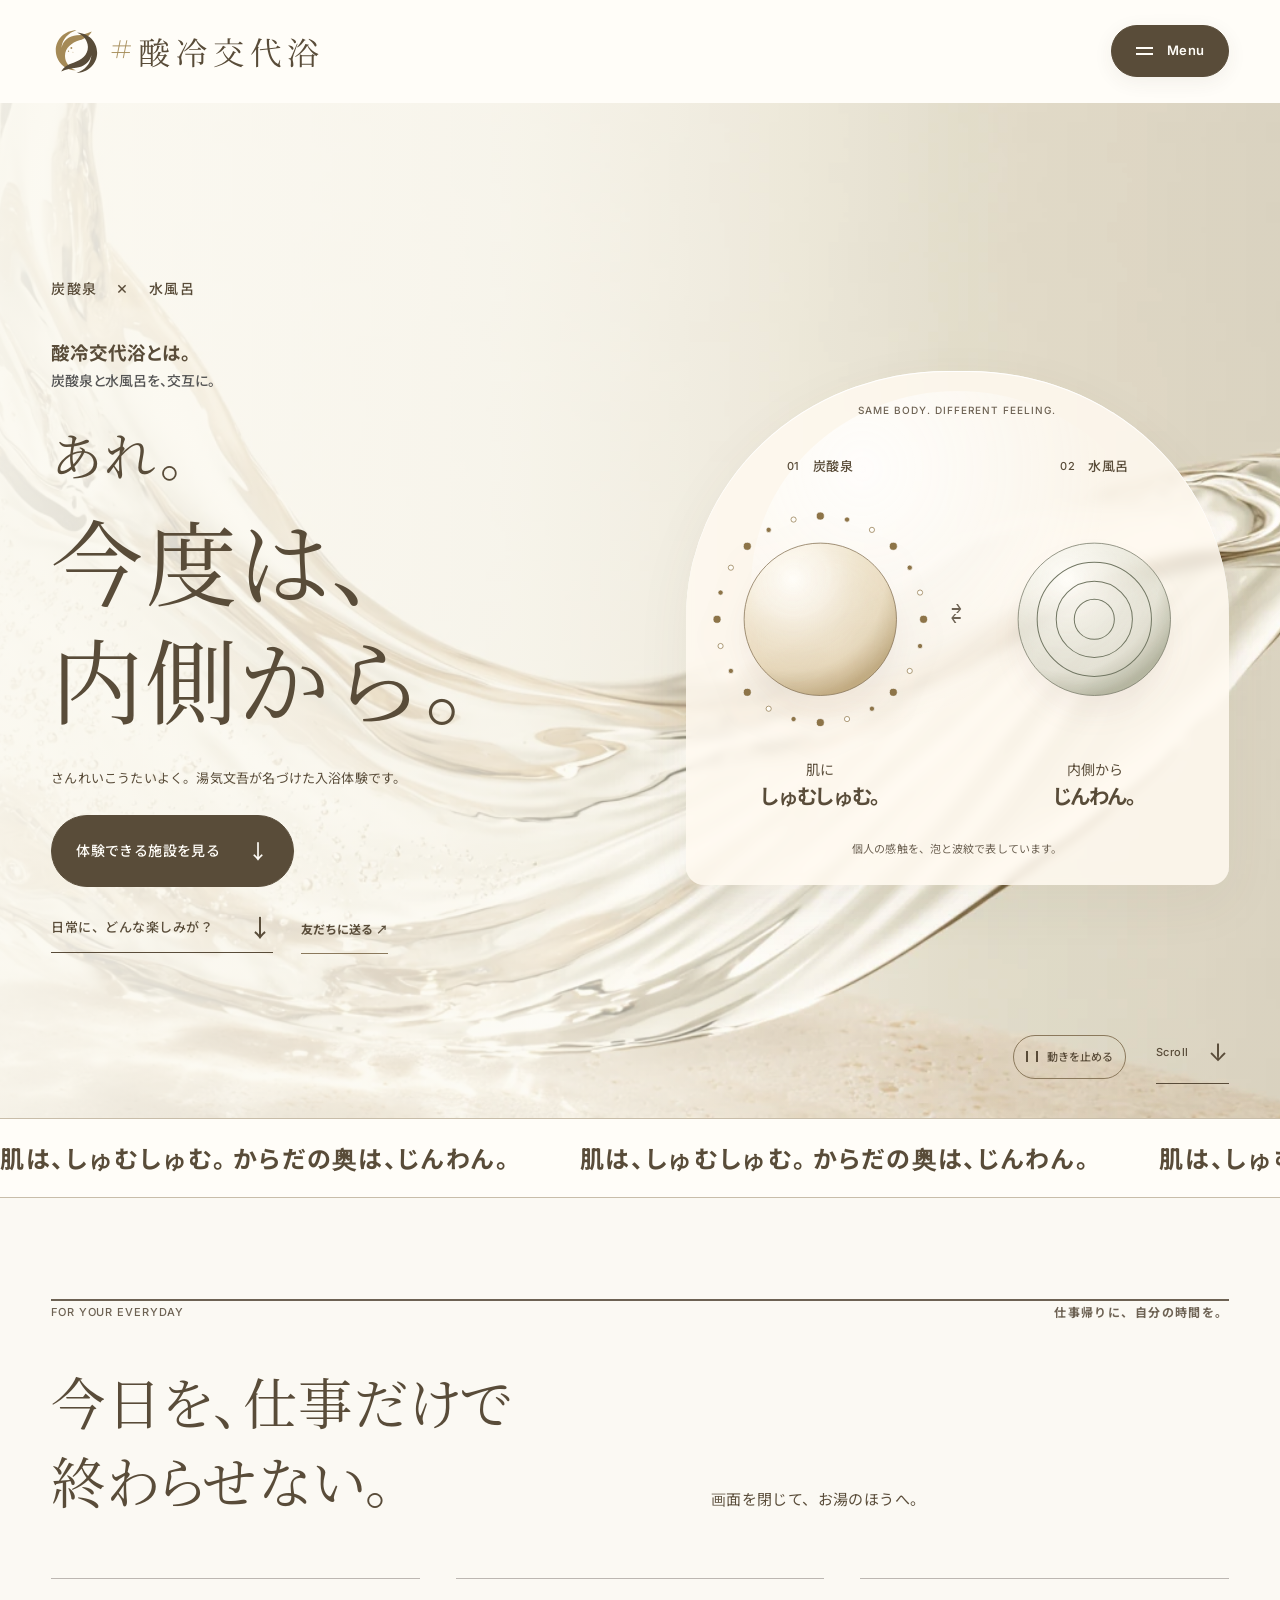
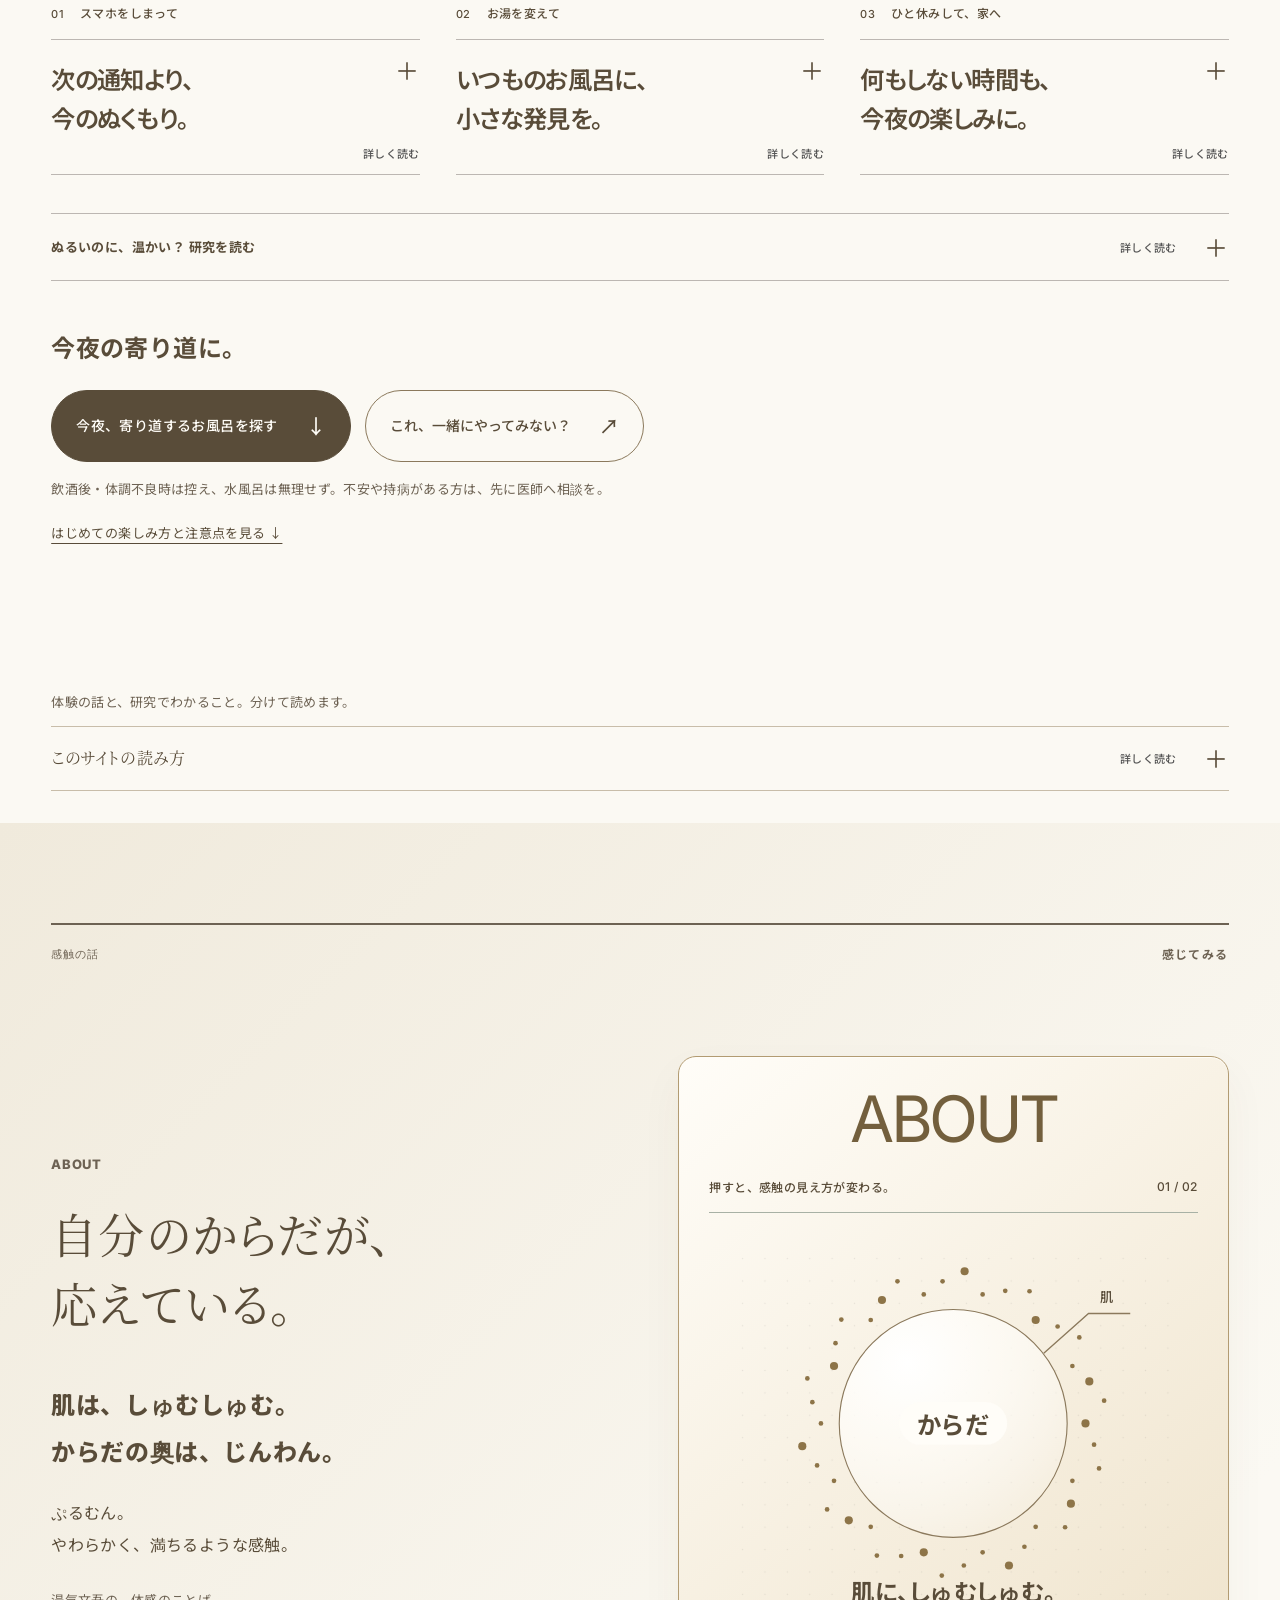
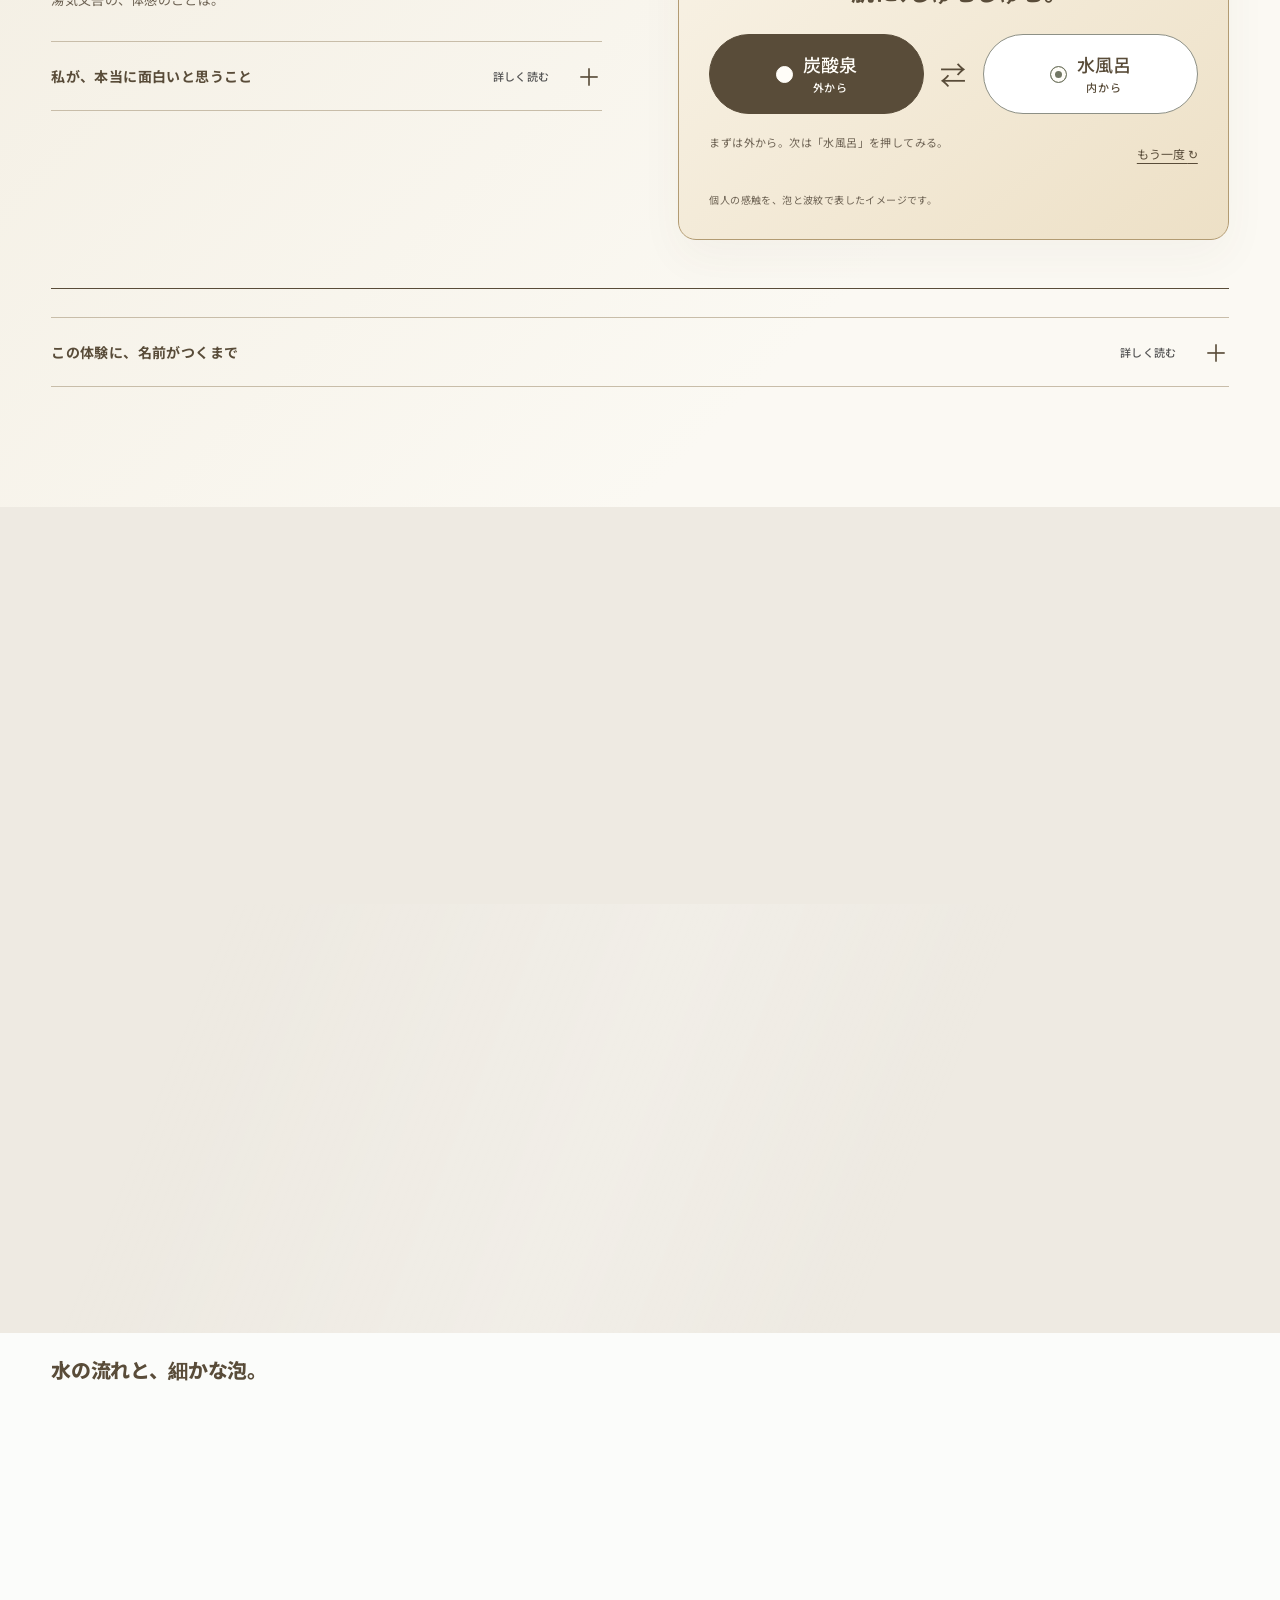
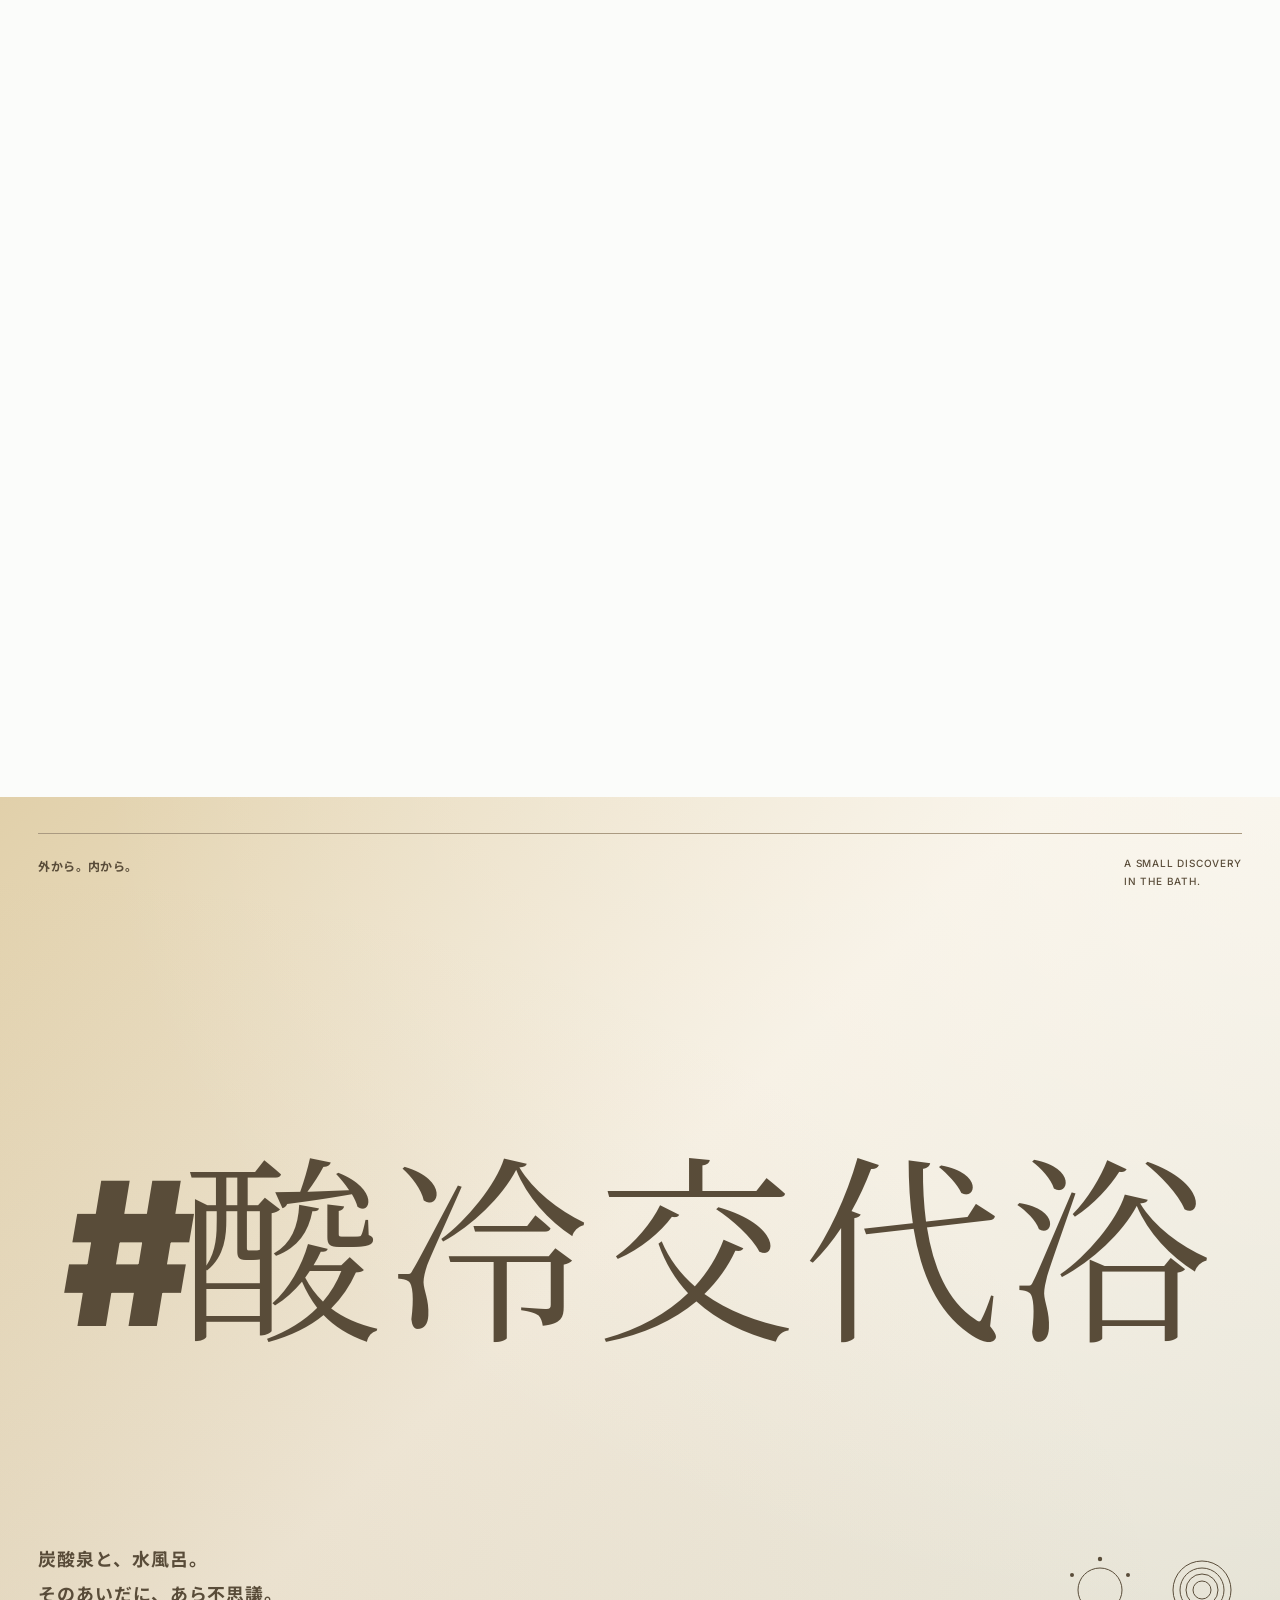
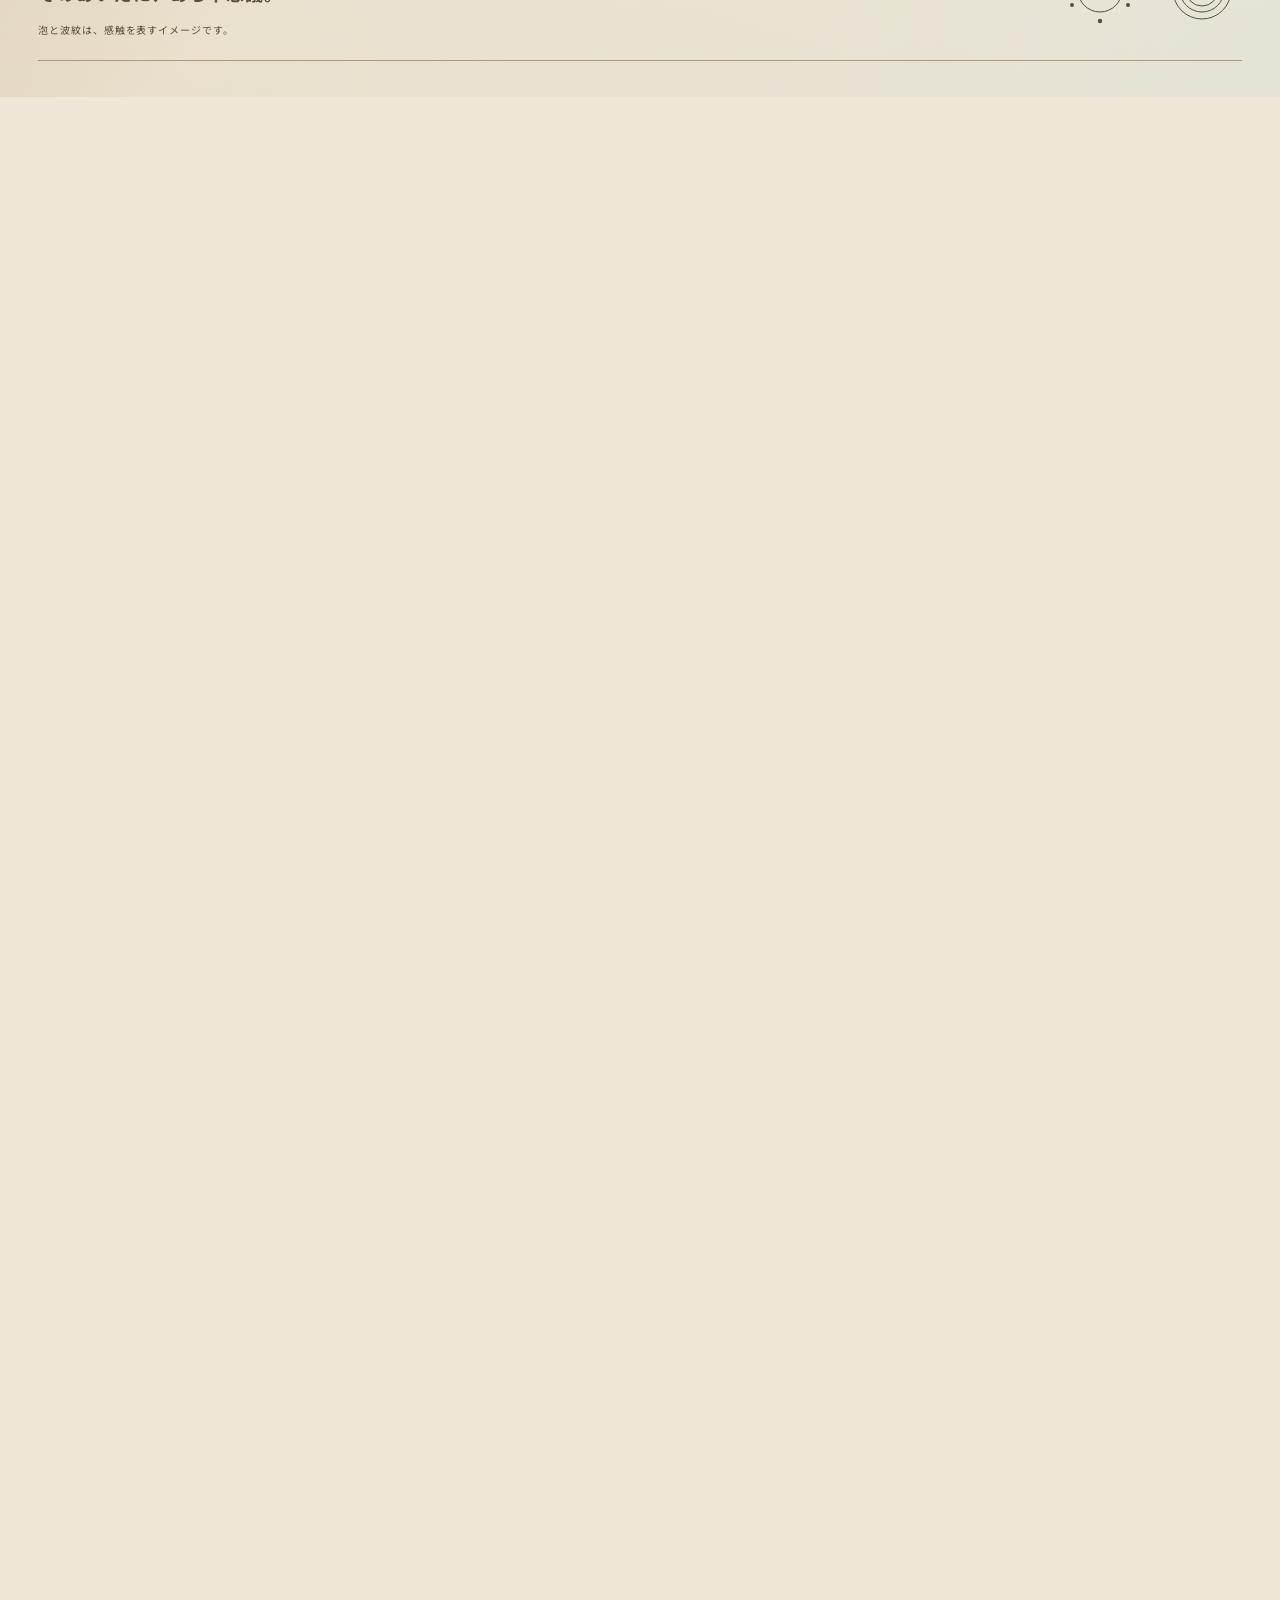
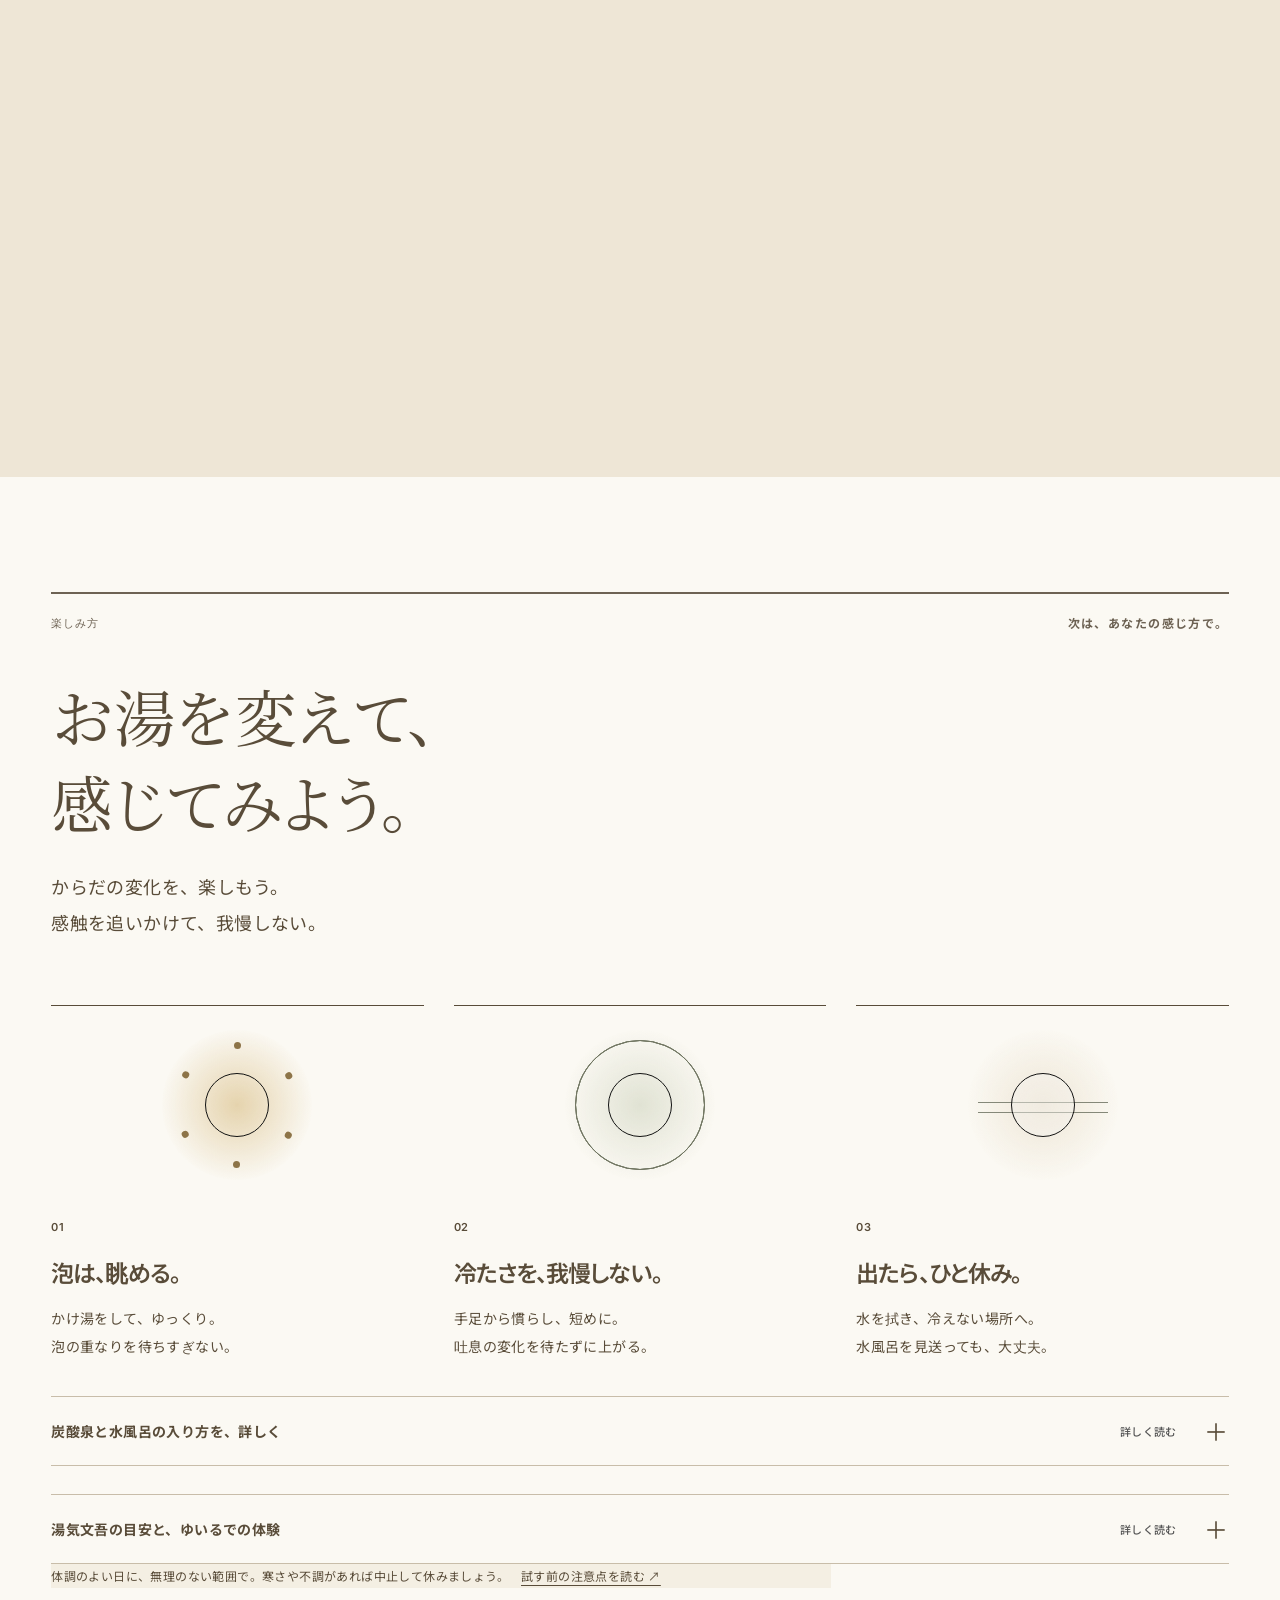
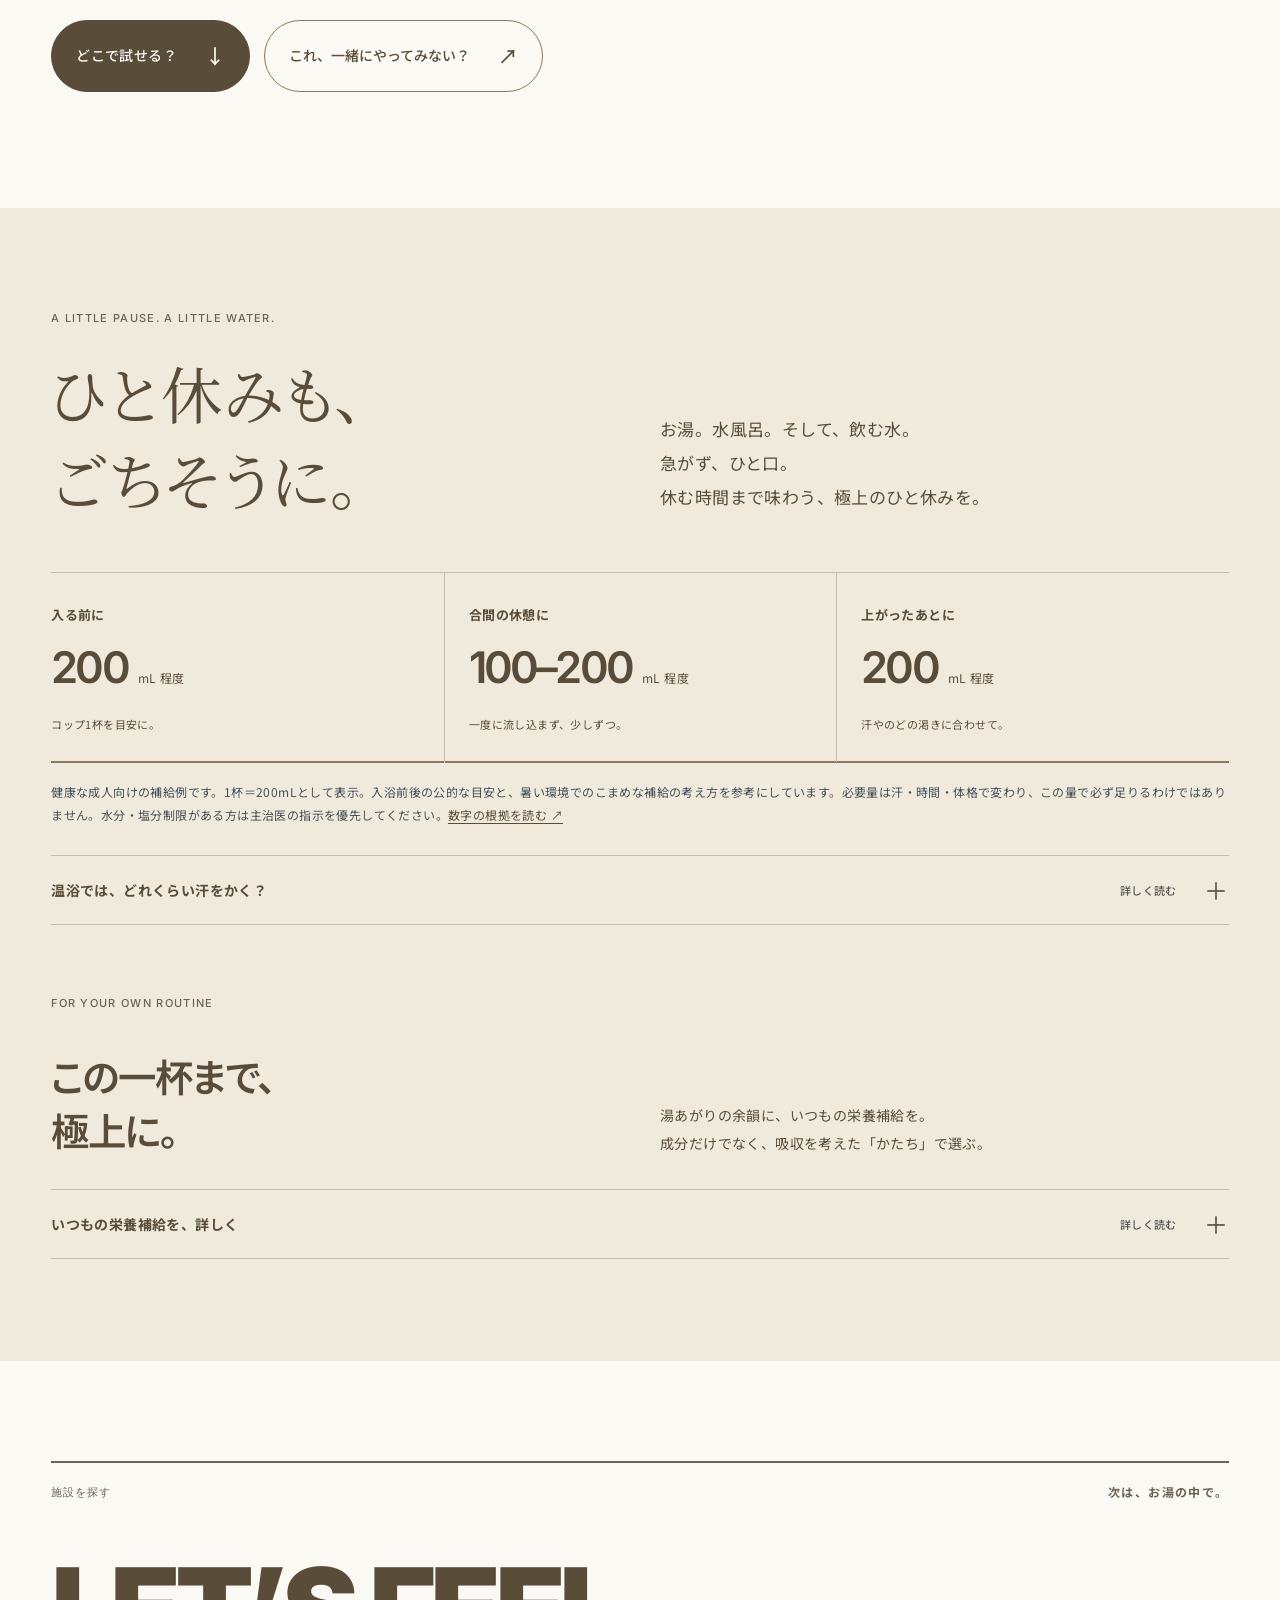
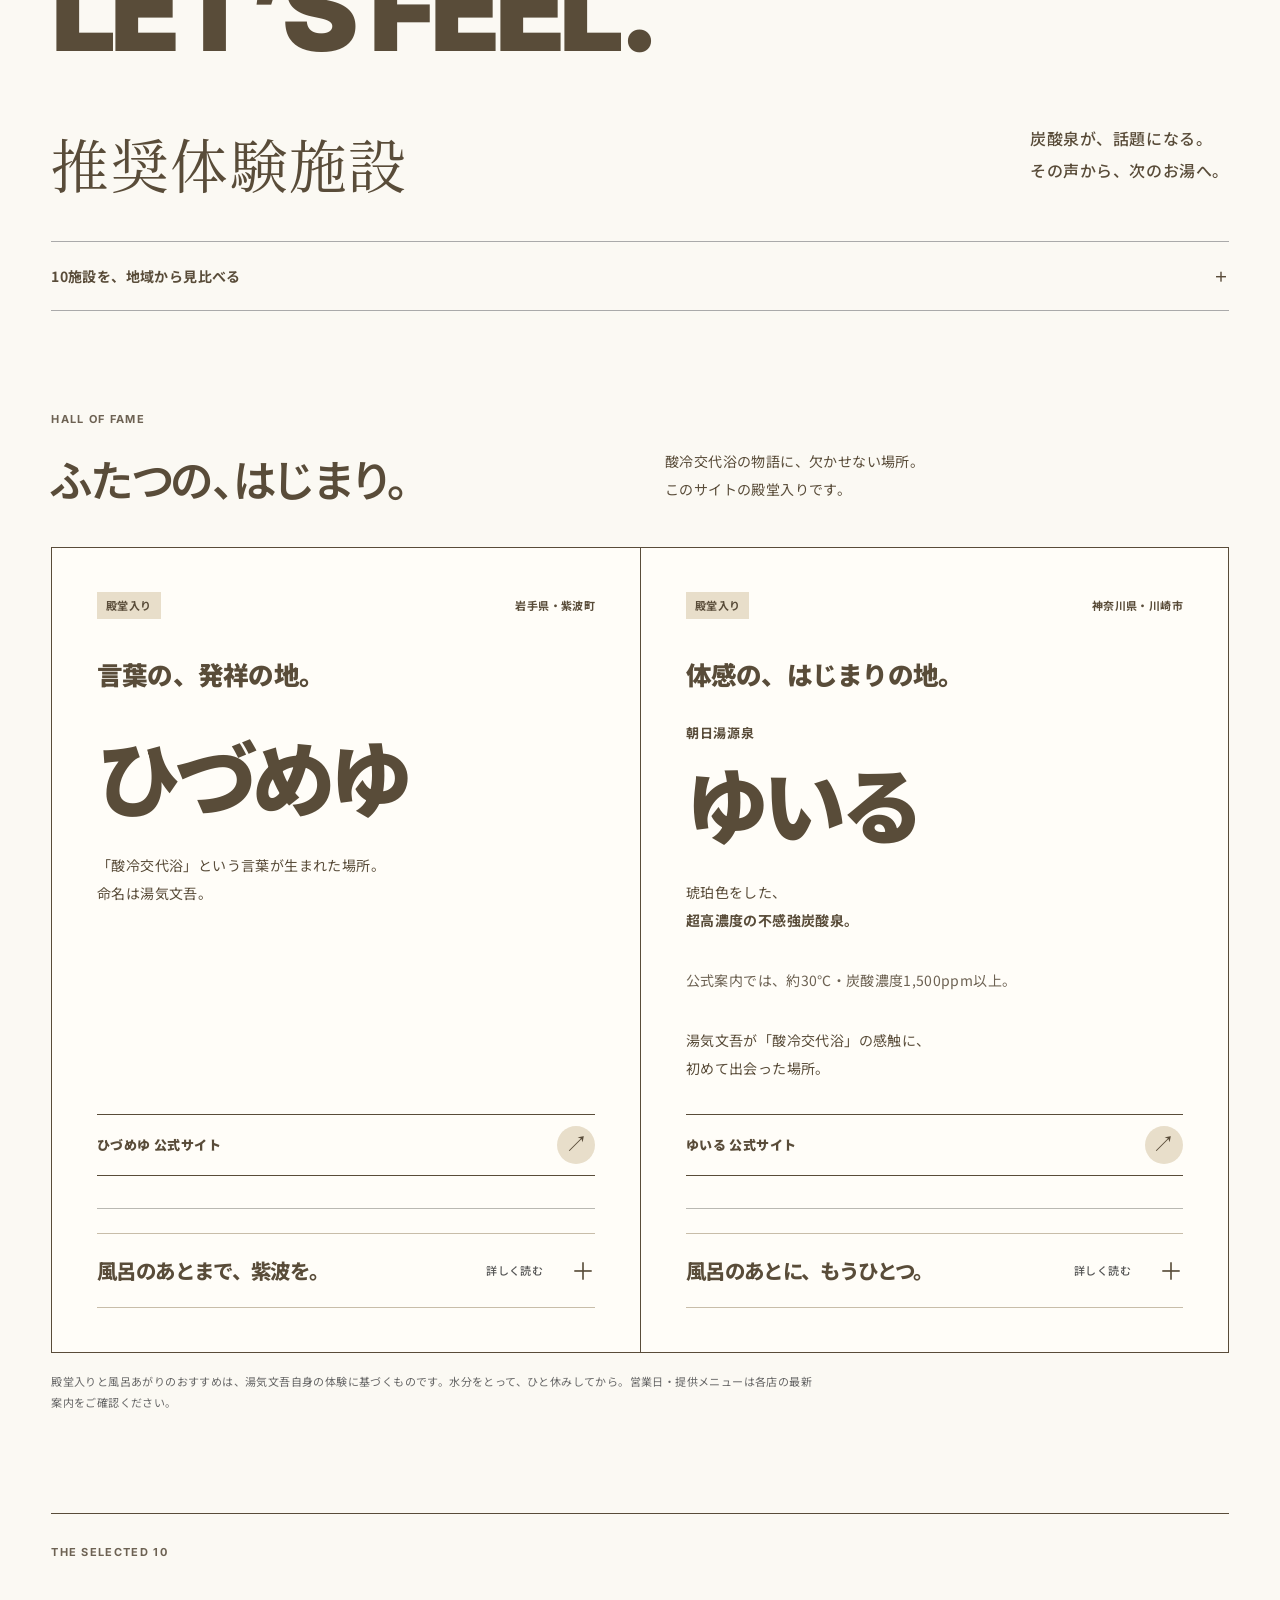
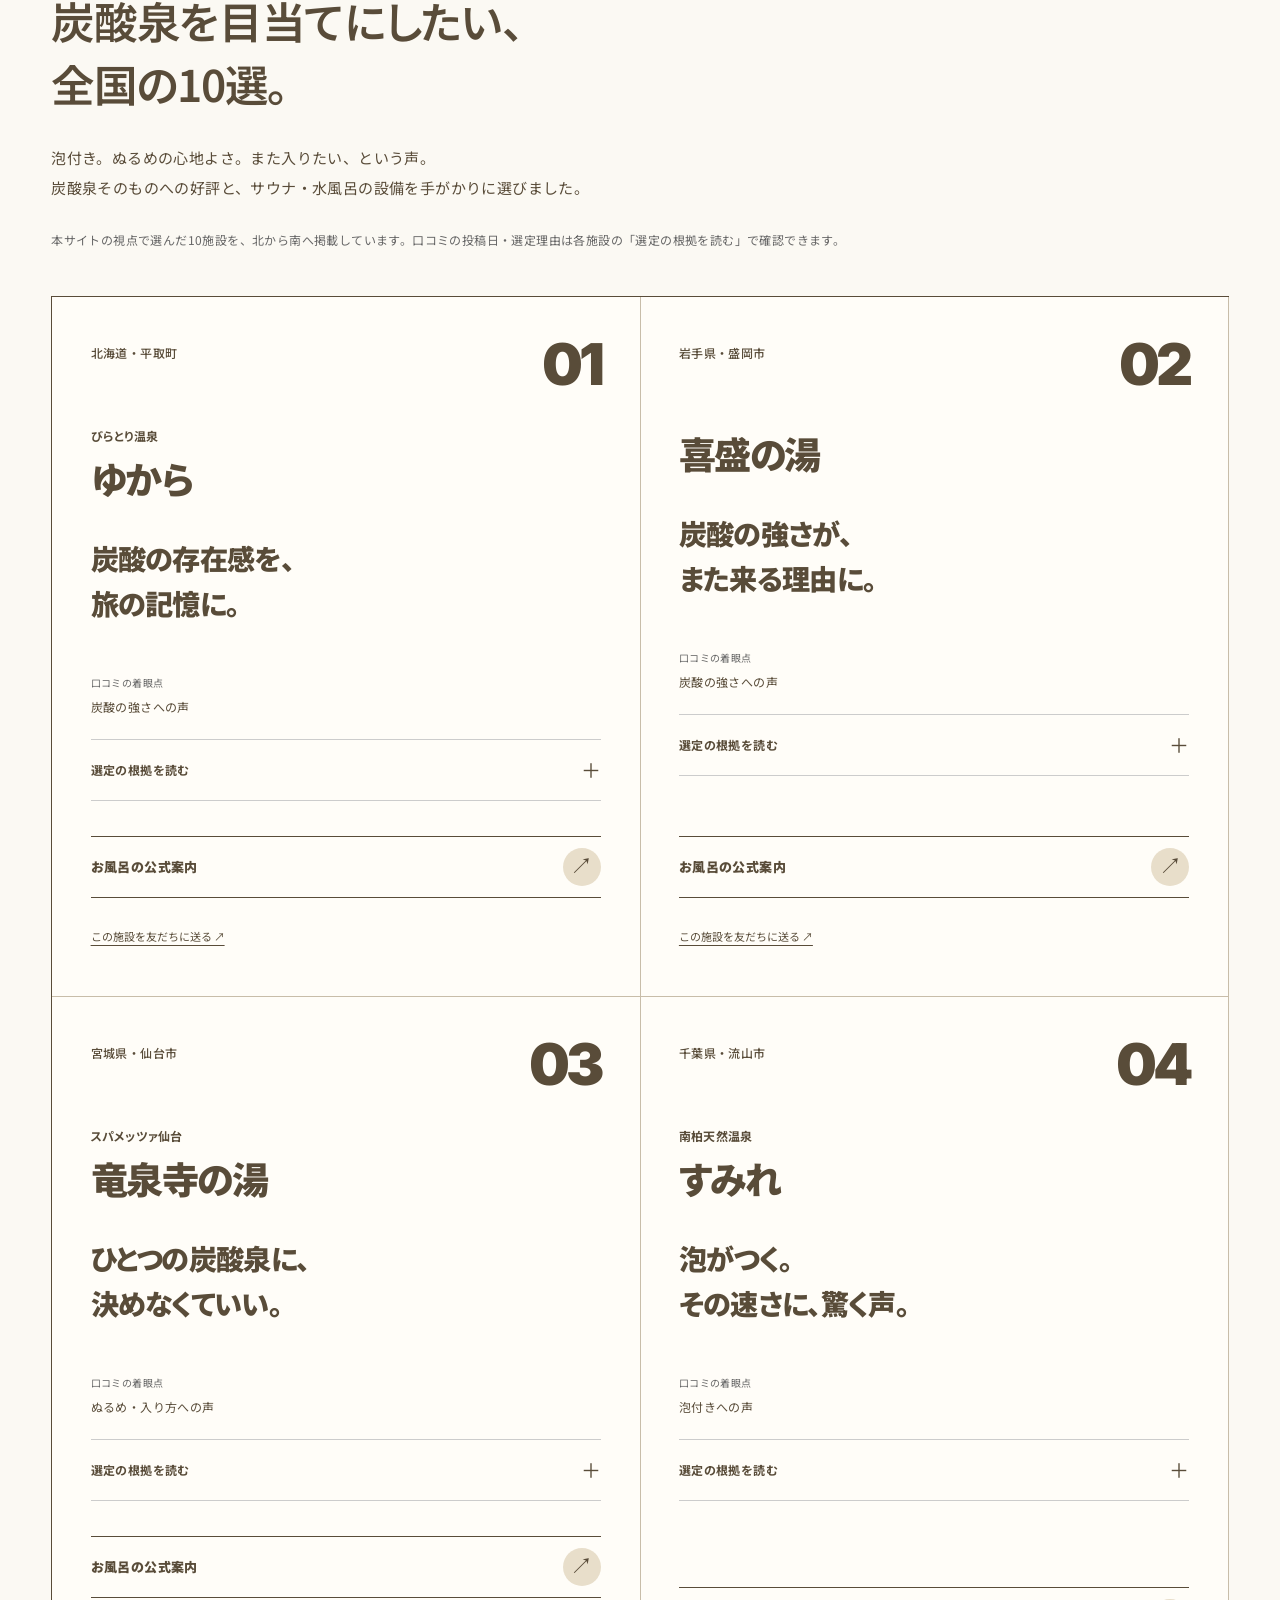
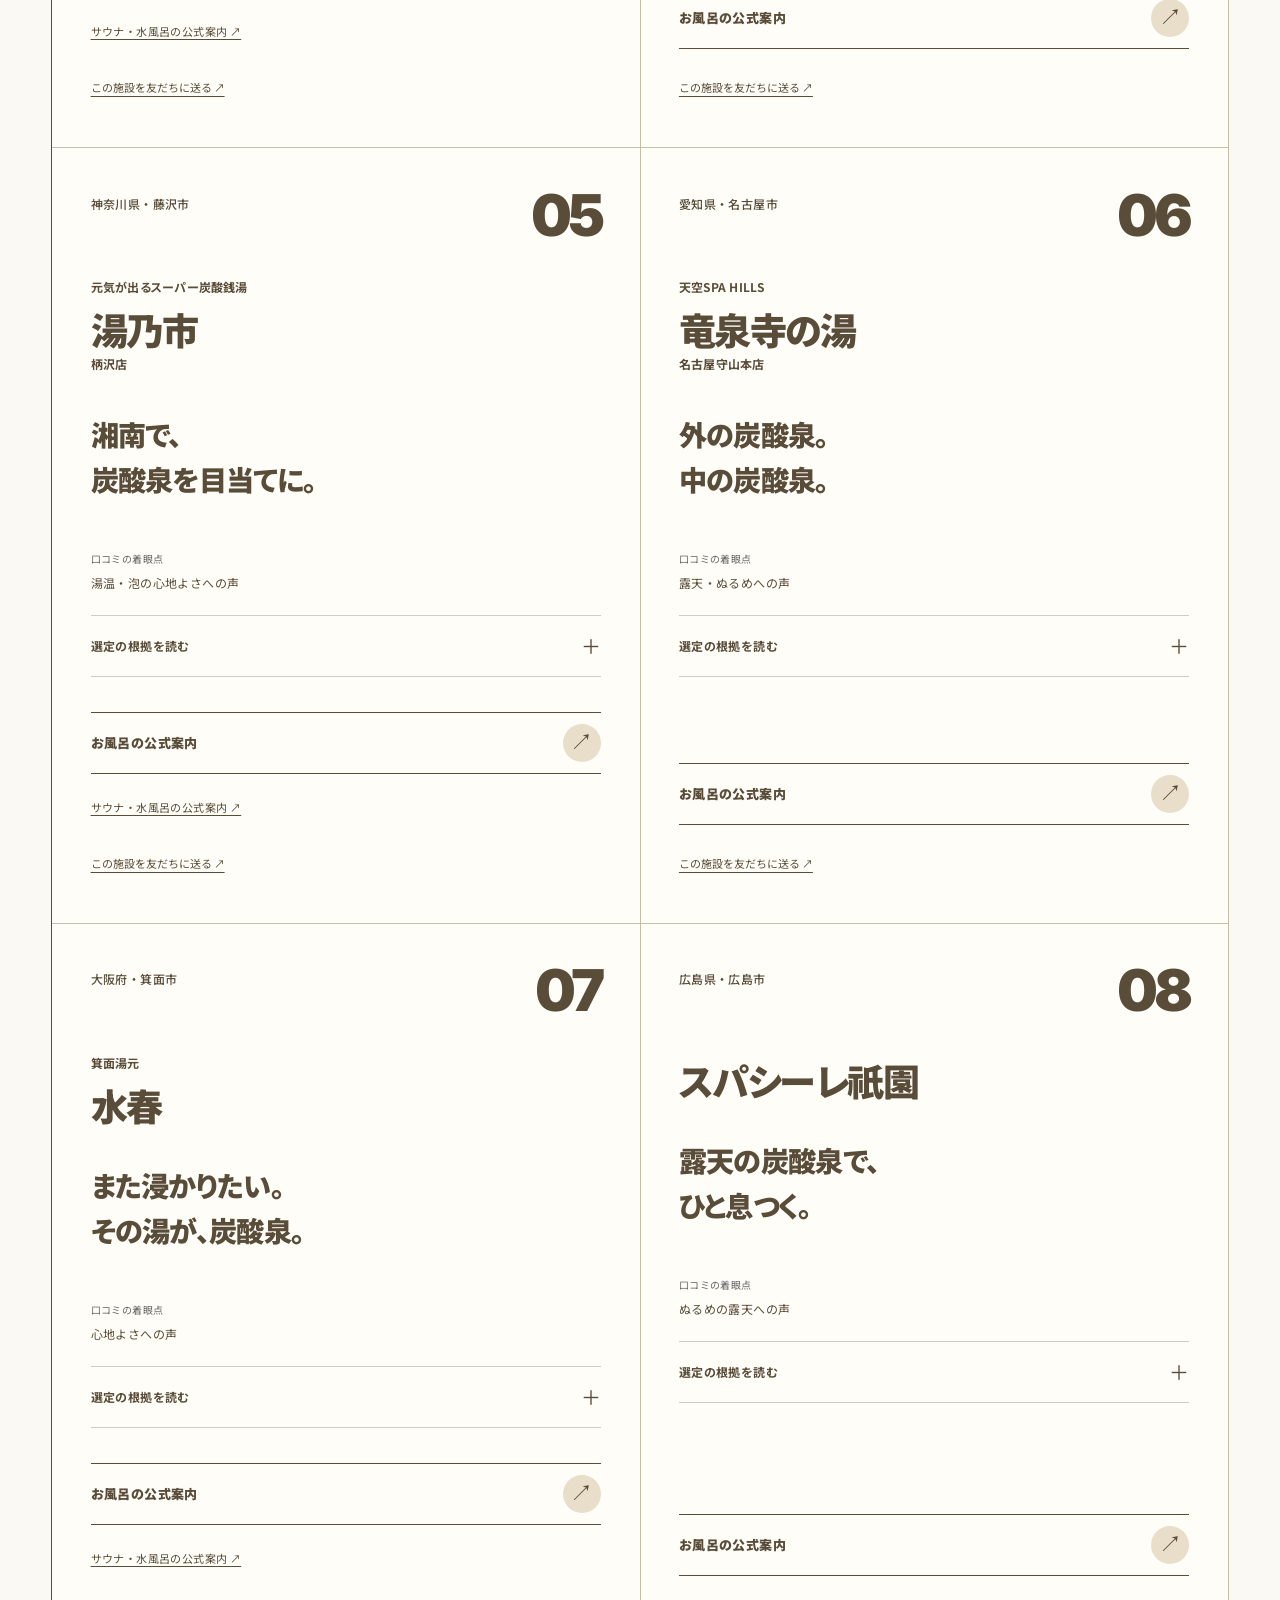
==== commit 71dec512: "refine: concise author purpose and consistent recording credit" ====
--- a/index.html
+++ b/index.html
@@ -1323,272 +1323,7 @@
 
 
 
-  <script type="application/ld+json">
-{
-  "@context": "https://schema.org",
-  "@graph": [
-    {
-      "@type": "Person",
-      "@id": "https://djnaoyaman.github.io/sanreikotaiyoku/#author",
-      "name": "湯気文吾",
-      "sameAs": [
-        "https://sauna-ikitai.com/saunners/12991",
-        "https://djnaoyaman.github.io/cratediggin/editor.html"
-      ],
-      "url": "https://djnaoyaman.github.io/sanreikotaiyoku/profile.html"
-    },
-    {
-      "@type": "WebSite",
-      "@id": "https://djnaoyaman.github.io/sanreikotaiyoku/#website",
-      "url": "https://djnaoyaman.github.io/sanreikotaiyoku/",
-      "name": "#酸冷交代浴のススメ",
-      "inLanguage": "ja",
-      "author": {
-        "@id": "https://djnaoyaman.github.io/sanreikotaiyoku/#author"
-      },
-      "alternateName": "酸冷交代浴のススメ"
-    },
-    {
-      "@type": "ImageObject",
-      "@id": "https://djnaoyaman.github.io/sanreikotaiyoku/#primaryimage",
-      "contentUrl": "https://djnaoyaman.github.io/sanreikotaiyoku/assets/ogp-sanrei-20261030.png",
-      "width": 1200,
-      "height": 630,
-      "caption": "淡いゴールドの水の流れと細かな泡。酸冷交代浴、炭酸泉×水風呂。肌は、しゅむしゅむ。からだの奥は、じんわん。"
-    },
-    {
-      "@type": "WebPage",
-      "@id": "https://djnaoyaman.github.io/sanreikotaiyoku/#webpage",
-      "url": "https://djnaoyaman.github.io/sanreikotaiyoku/",
-      "name": "酸冷交代浴とは｜炭酸泉×水風呂の楽しみ方・全国10選",
-      "description": "酸冷交代浴（さんれいこうたいよく）は、炭酸泉と水風呂を交互に楽しむ入浴体験。湯気文吾の「しゅむしゅむ」「じんわん」「ぷるむん」という体感のことば、日常の楽しみ方、全国10選と殿堂入りを紹介。研究と出典も確認できます。",
-      "inLanguage": "ja",
-      "isPartOf": {
-        "@id": "https://djnaoyaman.github.io/sanreikotaiyoku/#website"
-      },
-      "author": {
-        "@id": "https://djnaoyaman.github.io/sanreikotaiyoku/#author"
-      },
-      "primaryImageOfPage": {
-        "@id": "https://djnaoyaman.github.io/sanreikotaiyoku/#primaryimage"
-      },
-      "citation": [
-        "https://pubmed.ncbi.nlm.nih.gov/30221833/",
-        "https://pubmed.ncbi.nlm.nih.gov/12172871/",
-        "https://pubmed.ncbi.nlm.nih.gov/10751106/",
-        "https://journals.sagepub.com/doi/10.1177/0363546510395497",
-        "https://pubmed.ncbi.nlm.nih.gov/7586235/",
-        "https://www.caa.go.jp/policies/policy/consumer_safety/caution/caution_076/",
-        "https://www.jstage.jst.go.jp/article/onki1962/66/3/66_3_180/_pdf/-char/en",
-        "https://doi.org/10.5194/acp-23-10901-2023",
-        "https://www.env.go.jp/nature/onsen/point/",
-        "https://www.env.go.jp/nature/onsen/docs/shishin_bunseki.pdf"
-      ],
-      "about": [
-        {
-          "@type": "Thing",
-          "name": "炭酸泉"
-        },
-        {
-          "@type": "Thing",
-          "name": "水風呂"
-        },
-        {
-          "@id": "https://djnaoyaman.github.io/sanreikotaiyoku/#definition"
-        }
-      ],
-      "hasPart": [
-        {
-          "@type": "WebPageElement",
-          "@id": "https://djnaoyaman.github.io/sanreikotaiyoku/#about",
-          "name": "酸冷交代浴とは"
-        },
-        {
-          "@type": "WebPageElement",
-          "@id": "https://djnaoyaman.github.io/sanreikotaiyoku/#science",
-          "name": "炭酸泉と冷水の科学的な手がかり"
-        },
-        {
-          "@type": "WebPageElement",
-          "@id": "https://djnaoyaman.github.io/sanreikotaiyoku/#quality",
-          "name": "良い炭酸泉の見分け方"
-        },
-        {
-          "@type": "WebPageElement",
-          "@id": "https://djnaoyaman.github.io/sanreikotaiyoku/#practice",
-          "name": "楽しむ前に"
-        },
-        {
-          "@type": "WebPageElement",
-          "@id": "https://djnaoyaman.github.io/sanreikotaiyoku/#references",
-          "name": "出典と、このサイトについて"
-        },
-        {
-          "@type": "WebPageElement",
-          "@id": "https://djnaoyaman.github.io/sanreikotaiyoku/#places",
-          "name": "推奨体験施設"
-        },
-        {
-          "@type": "WebPageElement",
-          "@id": "https://djnaoyaman.github.io/sanreikotaiyoku/#hydrate",
-          "name": "水分補給と、ひと休みの楽しみ方"
-        }
-      ],
-      "creditText": "体験・命名・構想：湯気文吾",
-      "dateModified": "2026-10-31T05:05:37+09:00",
-      "mainEntity": {
-        "@id": "https://djnaoyaman.github.io/sanreikotaiyoku/#definition"
-      }
-    },
-    {
-      "@type": "ImageObject",
-      "@id": "https://djnaoyaman.github.io/sanreikotaiyoku/#photo",
-      "contentUrl": "https://djnaoyaman.github.io/sanreikotaiyoku/assets/sanrei-water-1456-20261030.webp",
-      "width": 1456,
-      "height": 816,
-      "caption": "水の流れと、細かな泡。感触の違いを表現したイメージ。"
-    },
-    {
-      "@type": "ItemList",
-      "@id": "https://djnaoyaman.github.io/sanreikotaiyoku/#recommended-places",
-      "name": "炭酸泉の口コミから選ぶ全国の推奨10選",
-      "description": "全国の公開口コミを探索し、炭酸泉自体への具体的な好評と、炭酸泉・水風呂・サウナの設備情報を確認して選定。全口コミの肯定的言及率を比較した順位ではない。番号はおおむね北から南の掲載順。",
-      "itemListOrder": "https://schema.org/ItemListUnordered",
-      "numberOfItems": 10,
-      "itemListElement": [
-        {
-          "@type": "ListItem",
-          "position": 1,
-          "item": {
-            "@type": "Place",
-            "@id": "https://djnaoyaman.github.io/sanreikotaiyoku/#place-biratori",
-            "name": "びらとり温泉 ゆから",
-            "url": "https://www.biratori-onsen.com/spa/",
-            "description": "他の施設より炭酸を強く感じた、という感想が複数。高濃度炭酸泉と水風呂、乾式サウナを備える北海道の一軒です。"
-          }
-        },
-        {
-          "@type": "ListItem",
-          "position": 2,
-          "item": {
-            "@type": "Place",
-            "@id": "https://djnaoyaman.github.io/sanreikotaiyoku/#place-kimori",
-            "name": "喜盛の湯",
-            "url": "https://kimorinoyu.com/bath/",
-            "description": "サウナや外気浴と並んで、炭酸泉の強さを好評点に挙げる声。高濃度炭酸泉と寝ころび炭酸泉を楽しめます。"
-          }
-        },
-        {
-          "@type": "ListItem",
-          "position": 3,
-          "item": {
-            "@type": "Place",
-            "@id": "https://djnaoyaman.github.io/sanreikotaiyoku/#place-sendai",
-            "name": "スパメッツァ仙台 竜泉寺の湯",
-            "url": "https://ryusenjinoyu.com/spametsasendai/spa",
-            "description": "ぬるめのお湯や壺の炭酸泉を好む口コミを確認。不感炭酸泉、寝ながら入る炭酸泉など、入り方の違いを選べます。"
-          }
-        },
-        {
-          "@type": "ListItem",
-          "position": 4,
-          "item": {
-            "@type": "Place",
-            "@id": "https://djnaoyaman.github.io/sanreikotaiyoku/#place-sumire",
-            "name": "南柏天然温泉 すみれ",
-            "url": "https://minamikashiwa-sumire.com/spa-2/",
-            "description": "気泡が付く速さに言及する口コミと、露天のファイテン炭酸泉をお気に入りに挙げる口コミ。泡の印象から選んだ一軒です。"
-          }
-        },
-        {
-          "@type": "ListItem",
-          "position": 5,
-          "item": {
-            "@type": "Place",
-            "@id": "https://djnaoyaman.github.io/sanreikotaiyoku/#place-karasawa",
-            "name": "湯乃市 柄沢店",
-            "url": "https://yunoichi.com/karasawa/",
-            "description": "死海の塩を加えた「クレオパトラの炭酸泉」。炭酸泉の湯温を好評点に挙げる声と、泡に包まれる心地よさをすすめる声を確認しました。湯気文吾の推薦で、湘南の一軒に。"
-          }
-        },
-        {
-          "@type": "ListItem",
-          "position": 6,
-          "item": {
-            "@type": "Place",
-            "@id": "https://djnaoyaman.github.io/sanreikotaiyoku/#place-moriyama",
-            "name": "天空SPA HILLS 竜泉寺の湯 名古屋守山本店",
-            "url": "https://www.ryusenjinoyu.com/moriyama/furo/",
-            "description": "露天炭酸泉を特に気に入ったという声や、低めの温度を好む声。内湯の高濃度炭酸泉と露天炭酸泉を備えています。"
-          }
-        },
-        {
-          "@type": "ListItem",
-          "position": 7,
-          "item": {
-            "@type": "Place",
-            "@id": "https://djnaoyaman.github.io/sanreikotaiyoku/#place-mino",
-            "name": "箕面湯元 水春",
-            "url": "https://suisyun.jp/mino/onsen-ofuro/",
-            "description": "炭酸泉の心地よさを口コミの題名にする利用者も。2025〜2026年の別投稿者から、好みの浴槽として挙げる声を確認しています。"
-          }
-        },
-        {
-          "@type": "ListItem",
-          "position": 8,
-          "item": {
-            "@type": "Place",
-            "@id": "https://djnaoyaman.github.io/sanreikotaiyoku/#place-gion",
-            "name": "スパシーレ祇園",
-            "url": "https://spaseare-gion.jp/bath",
-            "description": "高濃度炭酸泉の心地よさや、サウナと炭酸風呂を組み合わせる楽しみへの投稿。露天炭酸泉と水風呂、サウナを備えます。"
-          }
-        },
-        {
-          "@type": "ListItem",
-          "position": 9,
-          "item": {
-            "@type": "Place",
-            "@id": "https://djnaoyaman.github.io/sanreikotaiyoku/#place-matsuyama",
-            "name": "伊予の湯治場 喜助の湯",
-            "url": "https://kisuke.com/yu-matsuyama/bath",
-            "description": "施設のお湯のなかでも炭酸泉を一番に挙げる口コミ。広い炭酸の湯と、低めの温度を心地よく感じる声が選定の手がかりです。"
-          }
-        },
-        {
-          "@type": "ListItem",
-          "position": 10,
-          "item": {
-            "@type": "Place",
-            "@id": "https://djnaoyaman.github.io/sanreikotaiyoku/#place-shingu",
-            "name": "新宮温泉 ふくの湯",
-            "url": "https://www.fukunoyu.com/shingu/bath/",
-            "description": "露天の泡の刺激や、ほどよくぬるい炭酸泉を心地よいとする声。内湯と露天の炭酸泉に、水風呂・サウナがそろいます。"
-          }
-        }
-      ]
-    },
-    {
-      "@type": "DefinedTerm",
-      "@id": "https://djnaoyaman.github.io/sanreikotaiyoku/#definition",
-      "name": "酸冷交代浴",
-      "alternateName": [
-        "さんれいこうたいよく",
-        "#酸冷交代浴"
-      ],
-      "description": "酸冷交代浴（さんれいこうたいよく）は、炭酸泉と水風呂を交互に楽しむ入浴体験に、湯気文吾がつけた名前です。",
-      "url": "https://djnaoyaman.github.io/sanreikotaiyoku/#definition"
-    },
-    {
-      "@type": "Place",
-      "@id": "https://djnaoyaman.github.io/sanreikotaiyoku/#hall-yuiru",
-      "name": "朝日湯源泉 ゆいる",
-      "url": "https://yuiru.net/spa/",
-      "description": "琥珀色をした、超高濃度の不感強炭酸泉。公式案内では約30℃・炭酸濃度1,500ppm以上。湯気文吾が酸冷交代浴の感触に初めて出会った場所。"
-    }
-  ]
-}
-  </script>
+  <script type="application/ld+json">{"@context":"https://schema.org","@graph":[{"@type":"Person","@id":"https://djnaoyaman.github.io/sanreikotaiyoku/#author","name":"湯気文吾","url":"https://djnaoyaman.github.io/profile.html"},{"@type":"WebSite","@id":"https://djnaoyaman.github.io/sanreikotaiyoku/#website","url":"https://djnaoyaman.github.io/sanreikotaiyoku/","name":"#酸冷交代浴のススメ","inLanguage":"ja","author":{"@id":"https://djnaoyaman.github.io/sanreikotaiyoku/#author"},"alternateName":"酸冷交代浴のススメ"},{"@type":"ImageObject","@id":"https://djnaoyaman.github.io/sanreikotaiyoku/#primaryimage","contentUrl":"https://djnaoyaman.github.io/sanreikotaiyoku/assets/ogp-sanrei-20261030.png","width":1200,"height":630,"caption":"淡いゴールドの水の流れと細かな泡。酸冷交代浴、炭酸泉×水風呂。肌は、しゅむしゅむ。からだの奥は、じんわん。"},{"@type":"WebPage","@id":"https://djnaoyaman.github.io/sanreikotaiyoku/#webpage","url":"https://djnaoyaman.github.io/sanreikotaiyoku/","name":"酸冷交代浴とは｜炭酸泉×水風呂の楽しみ方・全国10選","description":"酸冷交代浴（さんれいこうたいよく）は、炭酸泉と水風呂を交互に楽しむ入浴体験。湯気文吾の「しゅむしゅむ」「じんわん」「ぷるむん」という体感のことば、日常の楽しみ方、全国10選と殿堂入りを紹介。研究と出典も確認できます。","inLanguage":"ja","isPartOf":{"@id":"https://djnaoyaman.github.io/sanreikotaiyoku/#website"},"author":{"@id":"https://djnaoyaman.github.io/sanreikotaiyoku/#author"},"primaryImageOfPage":{"@id":"https://djnaoyaman.github.io/sanreikotaiyoku/#primaryimage"},"citation":["https://pubmed.ncbi.nlm.nih.gov/30221833/","https://pubmed.ncbi.nlm.nih.gov/12172871/","https://pubmed.ncbi.nlm.nih.gov/10751106/","https://journals.sagepub.com/doi/10.1177/0363546510395497","https://pubmed.ncbi.nlm.nih.gov/7586235/","https://www.caa.go.jp/policies/policy/consumer_safety/caution/caution_076/","https://www.jstage.jst.go.jp/article/onki1962/66/3/66_3_180/_pdf/-char/en","https://doi.org/10.5194/acp-23-10901-2023","https://www.env.go.jp/nature/onsen/point/","https://www.env.go.jp/nature/onsen/docs/shishin_bunseki.pdf"],"about":[{"@type":"Thing","name":"炭酸泉"},{"@type":"Thing","name":"水風呂"},{"@id":"https://djnaoyaman.github.io/sanreikotaiyoku/#definition"}],"hasPart":[{"@type":"WebPageElement","@id":"https://djnaoyaman.github.io/sanreikotaiyoku/#about","name":"酸冷交代浴とは"},{"@type":"WebPageElement","@id":"https://djnaoyaman.github.io/sanreikotaiyoku/#science","name":"炭酸泉と冷水の科学的な手がかり"},{"@type":"WebPageElement","@id":"https://djnaoyaman.github.io/sanreikotaiyoku/#quality","name":"良い炭酸泉の見分け方"},{"@type":"WebPageElement","@id":"https://djnaoyaman.github.io/sanreikotaiyoku/#practice","name":"楽しむ前に"},{"@type":"WebPageElement","@id":"https://djnaoyaman.github.io/sanreikotaiyoku/#references","name":"出典と、このサイトについて"},{"@type":"WebPageElement","@id":"https://djnaoyaman.github.io/sanreikotaiyoku/#places","name":"推奨体験施設"},{"@type":"WebPageElement","@id":"https://djnaoyaman.github.io/sanreikotaiyoku/#hydrate","name":"水分補給と、ひと休みの楽しみ方"}],"creditText":"記録：湯気文吾","dateModified":"2026-10-31","mainEntity":{"@id":"https://djnaoyaman.github.io/sanreikotaiyoku/#definition"}},{"@type":"ImageObject","@id":"https://djnaoyaman.github.io/sanreikotaiyoku/#photo","contentUrl":"https://djnaoyaman.github.io/sanreikotaiyoku/assets/sanrei-water-1456-20261030.webp","width":1456,"height":816,"caption":"水の流れと、細かな泡。感触の違いを表現したイメージ。"},{"@type":"ItemList","@id":"https://djnaoyaman.github.io/sanreikotaiyoku/#recommended-places","name":"炭酸泉の口コミから選ぶ全国の推奨10選","description":"全国の公開口コミを探索し、炭酸泉自体への具体的な好評と、炭酸泉・水風呂・サウナの設備情報を確認して選定。全口コミの肯定的言及率を比較した順位ではない。番号はおおむね北から南の掲載順。","itemListOrder":"https://schema.org/ItemListUnordered","numberOfItems":10,"itemListElement":[{"@type":"ListItem","position":1,"item":{"@type":"Place","@id":"https://djnaoyaman.github.io/sanreikotaiyoku/#place-biratori","name":"びらとり温泉 ゆから","url":"https://www.biratori-onsen.com/spa/","description":"他の施設より炭酸を強く感じた、という感想が複数。高濃度炭酸泉と水風呂、乾式サウナを備える北海道の一軒です。"}},{"@type":"ListItem","position":2,"item":{"@type":"Place","@id":"https://djnaoyaman.github.io/sanreikotaiyoku/#place-kimori","name":"喜盛の湯","url":"https://kimorinoyu.com/bath/","description":"サウナや外気浴と並んで、炭酸泉の強さを好評点に挙げる声。高濃度炭酸泉と寝ころび炭酸泉を楽しめます。"}},{"@type":"ListItem","position":3,"item":{"@type":"Place","@id":"https://djnaoyaman.github.io/sanreikotaiyoku/#place-sendai","name":"スパメッツァ仙台 竜泉寺の湯","url":"https://ryusenjinoyu.com/spametsasendai/spa","description":"ぬるめのお湯や壺の炭酸泉を好む口コミを確認。不感炭酸泉、寝ながら入る炭酸泉など、入り方の違いを選べます。"}},{"@type":"ListItem","position":4,"item":{"@type":"Place","@id":"https://djnaoyaman.github.io/sanreikotaiyoku/#place-sumire","name":"南柏天然温泉 すみれ","url":"https://minamikashiwa-sumire.com/spa-2/","description":"気泡が付く速さに言及する口コミと、露天のファイテン炭酸泉をお気に入りに挙げる口コミ。泡の印象から選んだ一軒です。"}},{"@type":"ListItem","position":5,"item":{"@type":"Place","@id":"https://djnaoyaman.github.io/sanreikotaiyoku/#place-karasawa","name":"湯乃市 柄沢店","url":"https://yunoichi.com/karasawa/","description":"死海の塩を加えた「クレオパトラの炭酸泉」。炭酸泉の湯温を好評点に挙げる声と、泡に包まれる心地よさをすすめる声を確認しました。湯気文吾の推薦で、湘南の一軒に。"}},{"@type":"ListItem","position":6,"item":{"@type":"Place","@id":"https://djnaoyaman.github.io/sanreikotaiyoku/#place-moriyama","name":"天空SPA HILLS 竜泉寺の湯 名古屋守山本店","url":"https://www.ryusenjinoyu.com/moriyama/furo/","description":"露天炭酸泉を特に気に入ったという声や、低めの温度を好む声。内湯の高濃度炭酸泉と露天炭酸泉を備えています。"}},{"@type":"ListItem","position":7,"item":{"@type":"Place","@id":"https://djnaoyaman.github.io/sanreikotaiyoku/#place-mino","name":"箕面湯元 水春","url":"https://suisyun.jp/mino/onsen-ofuro/","description":"炭酸泉の心地よさを口コミの題名にする利用者も。2025〜2026年の別投稿者から、好みの浴槽として挙げる声を確認しています。"}},{"@type":"ListItem","position":8,"item":{"@type":"Place","@id":"https://djnaoyaman.github.io/sanreikotaiyoku/#place-gion","name":"スパシーレ祇園","url":"https://spaseare-gion.jp/bath","description":"高濃度炭酸泉の心地よさや、サウナと炭酸風呂を組み合わせる楽しみへの投稿。露天炭酸泉と水風呂、サウナを備えます。"}},{"@type":"ListItem","position":9,"item":{"@type":"Place","@id":"https://djnaoyaman.github.io/sanreikotaiyoku/#place-matsuyama","name":"伊予の湯治場 喜助の湯","url":"https://kisuke.com/yu-matsuyama/bath","description":"施設のお湯のなかでも炭酸泉を一番に挙げる口コミ。広い炭酸の湯と、低めの温度を心地よく感じる声が選定の手がかりです。"}},{"@type":"ListItem","position":10,"item":{"@type":"Place","@id":"https://djnaoyaman.github.io/sanreikotaiyoku/#place-shingu","name":"新宮温泉 ふくの湯","url":"https://www.fukunoyu.com/shingu/bath/","description":"露天の泡の刺激や、ほどよくぬるい炭酸泉を心地よいとする声。内湯と露天の炭酸泉に、水風呂・サウナがそろいます。"}}]},{"@type":"DefinedTerm","@id":"https://djnaoyaman.github.io/sanreikotaiyoku/#definition","name":"酸冷交代浴","alternateName":["さんれいこうたいよく","#酸冷交代浴"],"description":"酸冷交代浴（さんれいこうたいよく）は、炭酸泉と水風呂を交互に楽しむ入浴体験に、湯気文吾がつけた名前です。","url":"https://djnaoyaman.github.io/sanreikotaiyoku/#definition"},{"@type":"Place","@id":"https://djnaoyaman.github.io/sanreikotaiyoku/#hall-yuiru","name":"朝日湯源泉 ゆいる","url":"https://yuiru.net/spa/","description":"琥珀色をした、超高濃度の不感強炭酸泉。公式案内では約30℃・炭酸濃度1,500ppm以上。湯気文吾が酸冷交代浴の感触に初めて出会った場所。"}]}</script>
   <style>
 /* Quiet navigation and feedback, shared by the experience and author pages. */
 :root { --comfort-ink: #111; --comfort-paper: #f9f8f5; --comfort-accent: #52788a; }
@@ -1673,7 +1408,6 @@
 </style>
   <link rel="stylesheet" href="assets/sanrei-color.css?v=20261030-visual">
 <link rel="stylesheet" href="assets/sanrei-maison.css?v=20261030-1">
-<meta name="page-modified" content="2026-10-31T05:05:37+09:00">
 </head>
 <body>
   <a class="skip" href="#main">本文へ</a>
@@ -1779,7 +1513,7 @@
 <li><span>02</span><h4>名前をつけた。</h4><p>ひづめゆで生まれた言葉、<br>「酸冷交代浴」。</p></li>
 <li><span>03</span><h4>調べた。</h4><p>何℃で、何ppmか。<br>肌の血流は、どう変わるか。</p></li>
 <li><span>04</span><h4>まとめた。</h4><p>感じたことと、分かったこと。<br>次に試す人の手がかりに。</p></li>
-</ol><p class="origin-credit">体験・命名・構想　<a class="author-profile-link" href="profile.html" rel="author">湯気文吾のプロフィール <span aria-hidden="true">↗</span></a></p></div></details></section></div></section>    <figure class="editorial-photo wrap" id="photo" aria-labelledby="photo-caption"><div class="photo-stage">
+</ol><p class="origin-credit">記録　<a class="author-profile-link" href="profile.html" rel="author">湯気文吾のプロフィール <span aria-hidden="true">↗</span></a></p></div></details></section></div></section>    <figure class="editorial-photo wrap" id="photo" aria-labelledby="photo-caption"><div class="photo-stage">
       <picture><source type="image/webp" srcset="assets/sanrei-water-640-20261030.webp 640w, assets/sanrei-water-960-20261030.webp 960w, assets/sanrei-water-1456-20261030.webp 1456w" sizes="(min-width: 1312px) 1200px, (max-width: 740px) calc(100vw - 40px), 92vw"><img src="assets/sanrei-water-1456-20261030.webp" width="1456" height="816" loading="lazy" decoding="async" alt="淡いゴールドの光を受けて弧を描く透明な水の流れと、左側に広がる細かな泡。"></picture>
       <figcaption id="photo-caption"><span>水の流れと、細かな泡。</span></figcaption></div>
     </figure>
@@ -1972,7 +1706,7 @@
     </div></section></div></details>
 <section class="learn-intro-links wrap" id="learn-more" aria-labelledby="learn-more-title"><p class="latin-label">KNOW WHY. ENJOY MORE.</p><h2 id="learn-more-title">次の一浴が、<br>もう少しおもしろくなる。</h2><div class="learn-links-grid"><a href="guide.html"><strong>お湯とサウナの、気になる話。 ↗</strong><span>「これは、どうなの？」22の疑問に、世界の研究と公式資料を手がかりに。</span></a><a href="quiz.html"><strong>知るほど、いい湯になる。100問クイズ ↗</strong><span>まずは10問。間違えたら、今日の収穫がひとつ増える。称号を持って、次の一浴へ。</span></a></div></section>
     <section class="references wrap" id="references" aria-labelledby="references-title">
-      <details data-research-id="references"><summary><h2 id="references-title">出典と、このサイトについて</h2><span class="expand" aria-hidden="true"></span></summary><div class="reference-body"><p>体験・命名・構想は<a href="profile.html" rel="author">湯気文吾</a>によるものです。研究紹介は下記の論文・公開資料に基づきます。個別研究の結果を、酸冷交代浴全体の健康効果や、すべての人に共通する感触の保証として扱っていません。</p><ol>
+      <details data-research-id="references"><summary><h2 id="references-title">出典と、このサイトについて</h2><span class="expand" aria-hidden="true"></span></summary><div class="reference-body"><p>記録は<a href="profile.html" rel="author">湯気文吾</a>によるものです。研究紹介は下記の論文・公開資料に基づきます。個別研究の結果を、酸冷交代浴全体の健康効果や、すべての人に共通する感触の保証として扱っていません。</p><ol>
         <li id="ref-1"><a href="https://pubmed.ncbi.nlm.nih.gov/30221833/" target="_blank" rel="noopener noreferrer">Ogoh S, et al. (2018). Effect of leg immersion in mild warm carbonated water on skin and muscle blood flow. ↗</a><span>Physiological Reports, 6(18), e13859. DOI 10.14814/phy2.13859</span></li>
         <li id="ref-2"><a href="https://pubmed.ncbi.nlm.nih.gov/12172871/" target="_blank" rel="noopener noreferrer">Nishimura N, et al. (2002). Effects of repeated carbon dioxide-rich water bathing on core temperature, cutaneous blood flow and thermal sensation. ↗</a><span>European Journal of Applied Physiology, 87, 337–342. DOI 10.1007/s00421-002-0626-0</span></li>
         <li id="ref-3"><a href="https://pubmed.ncbi.nlm.nih.gov/10751106/" target="_blank" rel="noopener noreferrer">Šrámek P, et al. (2000). Human physiological responses to immersion into water of different temperatures. ↗</a><span>European Journal of Applied Physiology, 81, 436–442. DOI 10.1007/s004210050065</span></li>
@@ -1996,9 +1730,8 @@
         <li id="ref-19"><a href="https://bijinhyakka.com/archives/1019645" target="_blank" rel="noopener noreferrer">美人百花 (2021-11-29). 鬼澤信之医師によるサウナの入り方の解説. ↗</a><span>吐く息の冷たさを目安とする表現を確認。サウナ後の水風呂についての取材記事で、安全な終了基準を検証した研究ではありません。記載の時間やセット数は、本サイトの推奨手順に採用していません。</span></li>
       </ol><p class="small">今回の入浴案内の資料確認日 2026年10月23日。</p><p class="small">既存資料確認日 2026年10月22日。<a href="#reading-note">このサイトの読み方</a></p></div></details>
     </section>    </section>
-  </main>
-  <footer><a href="#top" class="brand"><img class="brand-logo" src="assets/sanrei-wordmark-compact.svg" width="550" height="100" alt="#酸冷交代浴"><span class="sr-only">のススメ</span></a><span id="author">体験・命名・構想<br><a href="profile.html" rel="author">湯気文吾のプロフィール ↗</a></span><span class="footer-en">FEEL. WONDER. THINK.<small class="site-updated">更新 <time datetime="2026-10-23">2026.10.23</time></small></span><a class="footer-top-link" href="#top">ページの先頭へ ↑</a><!-- page-update:start --><span class="page-updated" style="display:block;font-size:.75rem;line-height:1.7;margin:.75rem 0;letter-spacing:.02em">ページ更新：<time datetime="2026-10-31T05:05:37+09:00">2026年10月31日 05:05 JST</time></span><!-- page-update:end -->
-</footer>
+  <p class="site-updated">ページ更新 <time datetime="2026-10-31">2026.10.31（作者情報の整理）</time></p></main>
+  <footer><a href="#top" class="brand"><img class="brand-logo" src="assets/sanrei-wordmark-compact.svg" width="550" height="100" alt="#酸冷交代浴"><span class="sr-only">のススメ</span></a><span id="author">記録<br><a href="profile.html" rel="author">湯気文吾のプロフィール ↗</a></span><span class="footer-en">FEEL. WONDER. THINK.<small class="site-updated">更新 <time datetime="2026-10-3126.10.31（作者情報の整理）</time></small></span><a class="footer-top-link" href="#top">ページの先頭へ ↑</a></footer>
 <nav class="reading-tools" aria-label="ページの移動" aria-hidden="true" hidden inert><a class="back-to-top" href="#top"><span>上に戻る</span><span aria-hidden="true">↑</span></a></nav>
 <script>
 /* Small, explicit events for the public site. Never inject analytics into previews. */
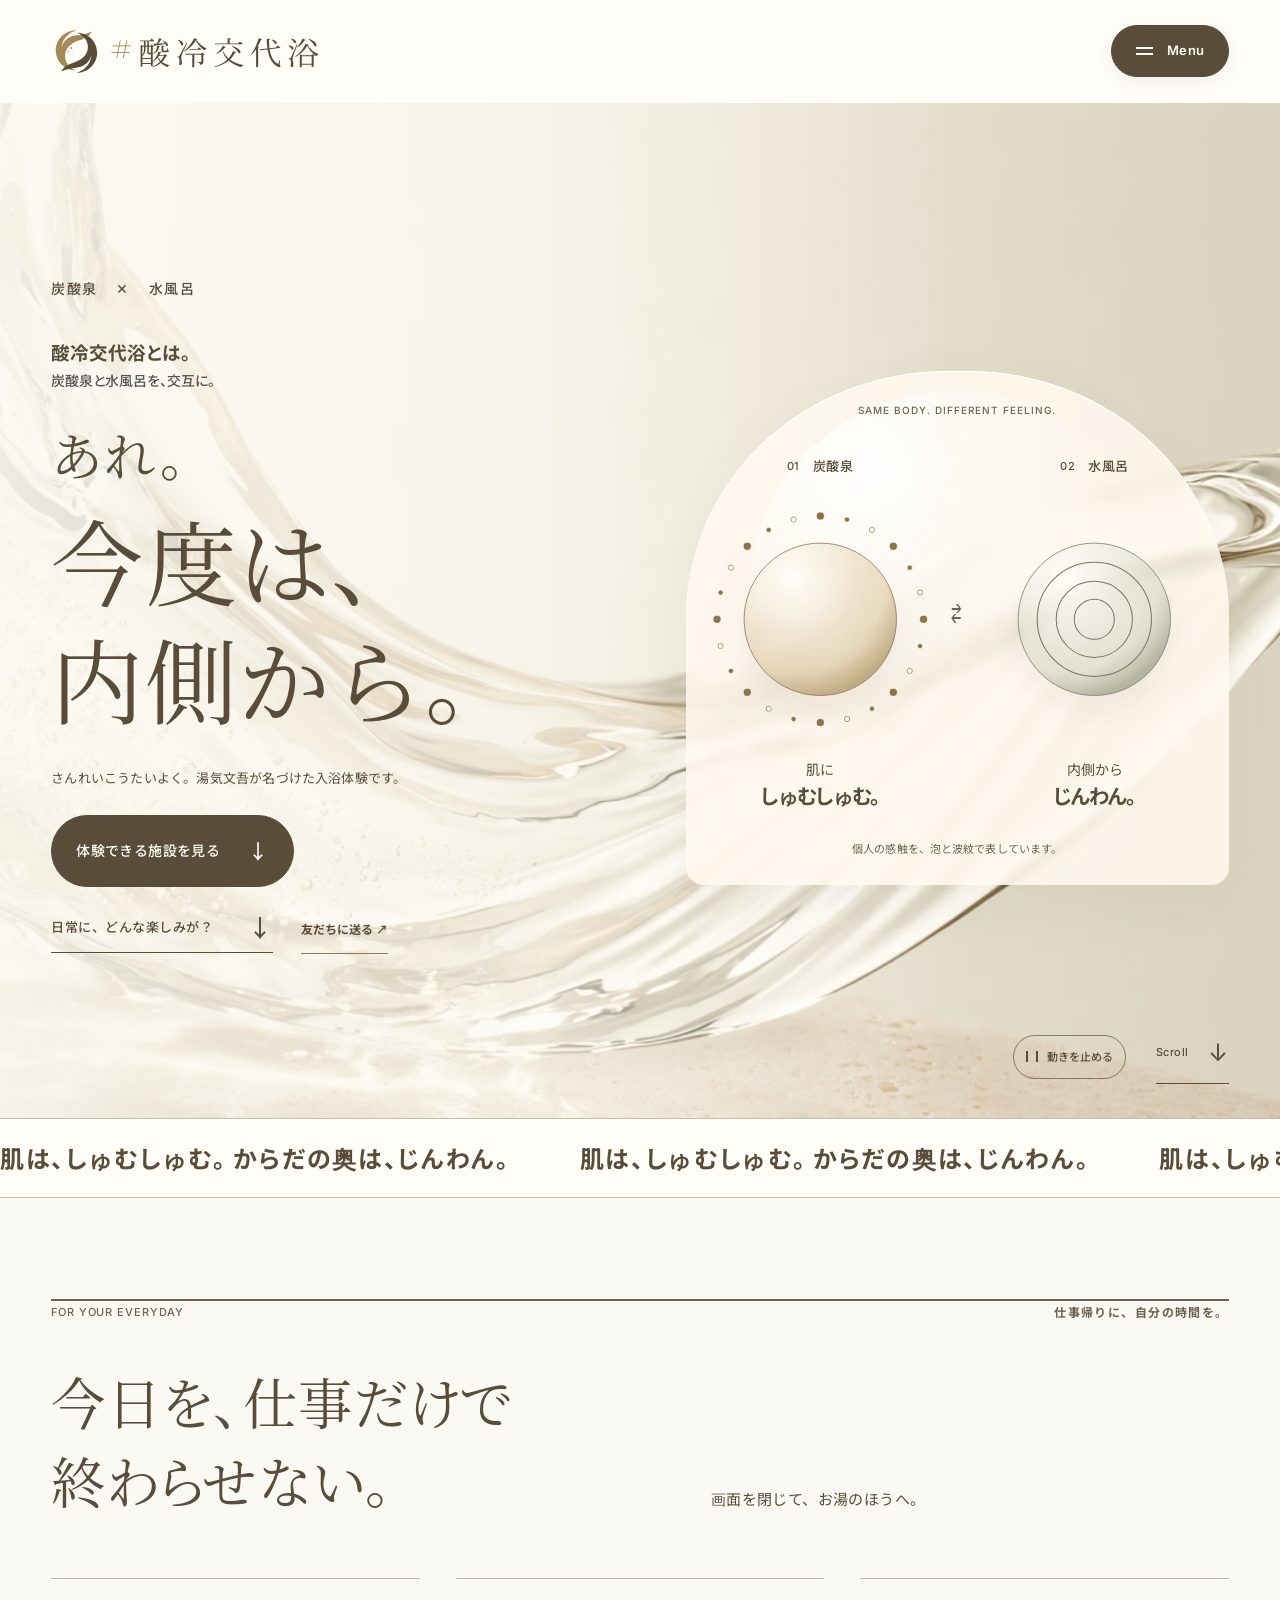
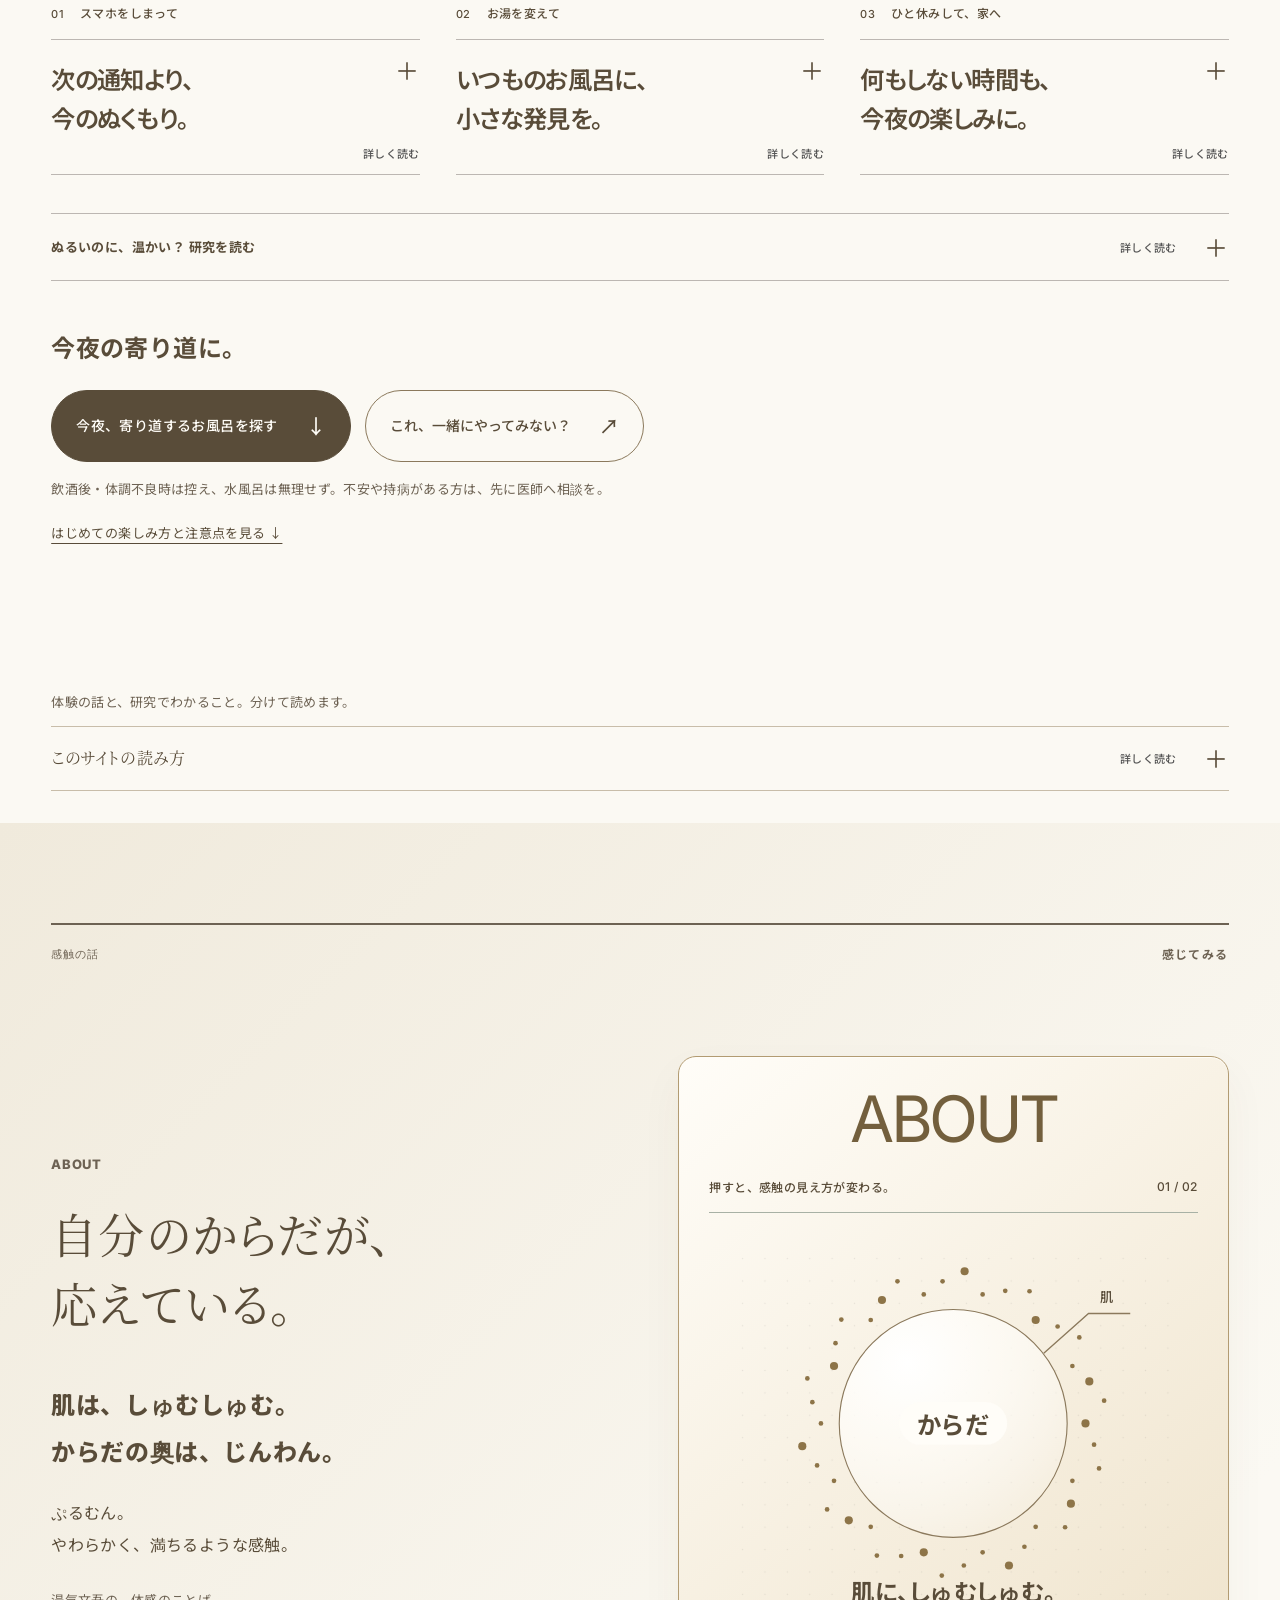
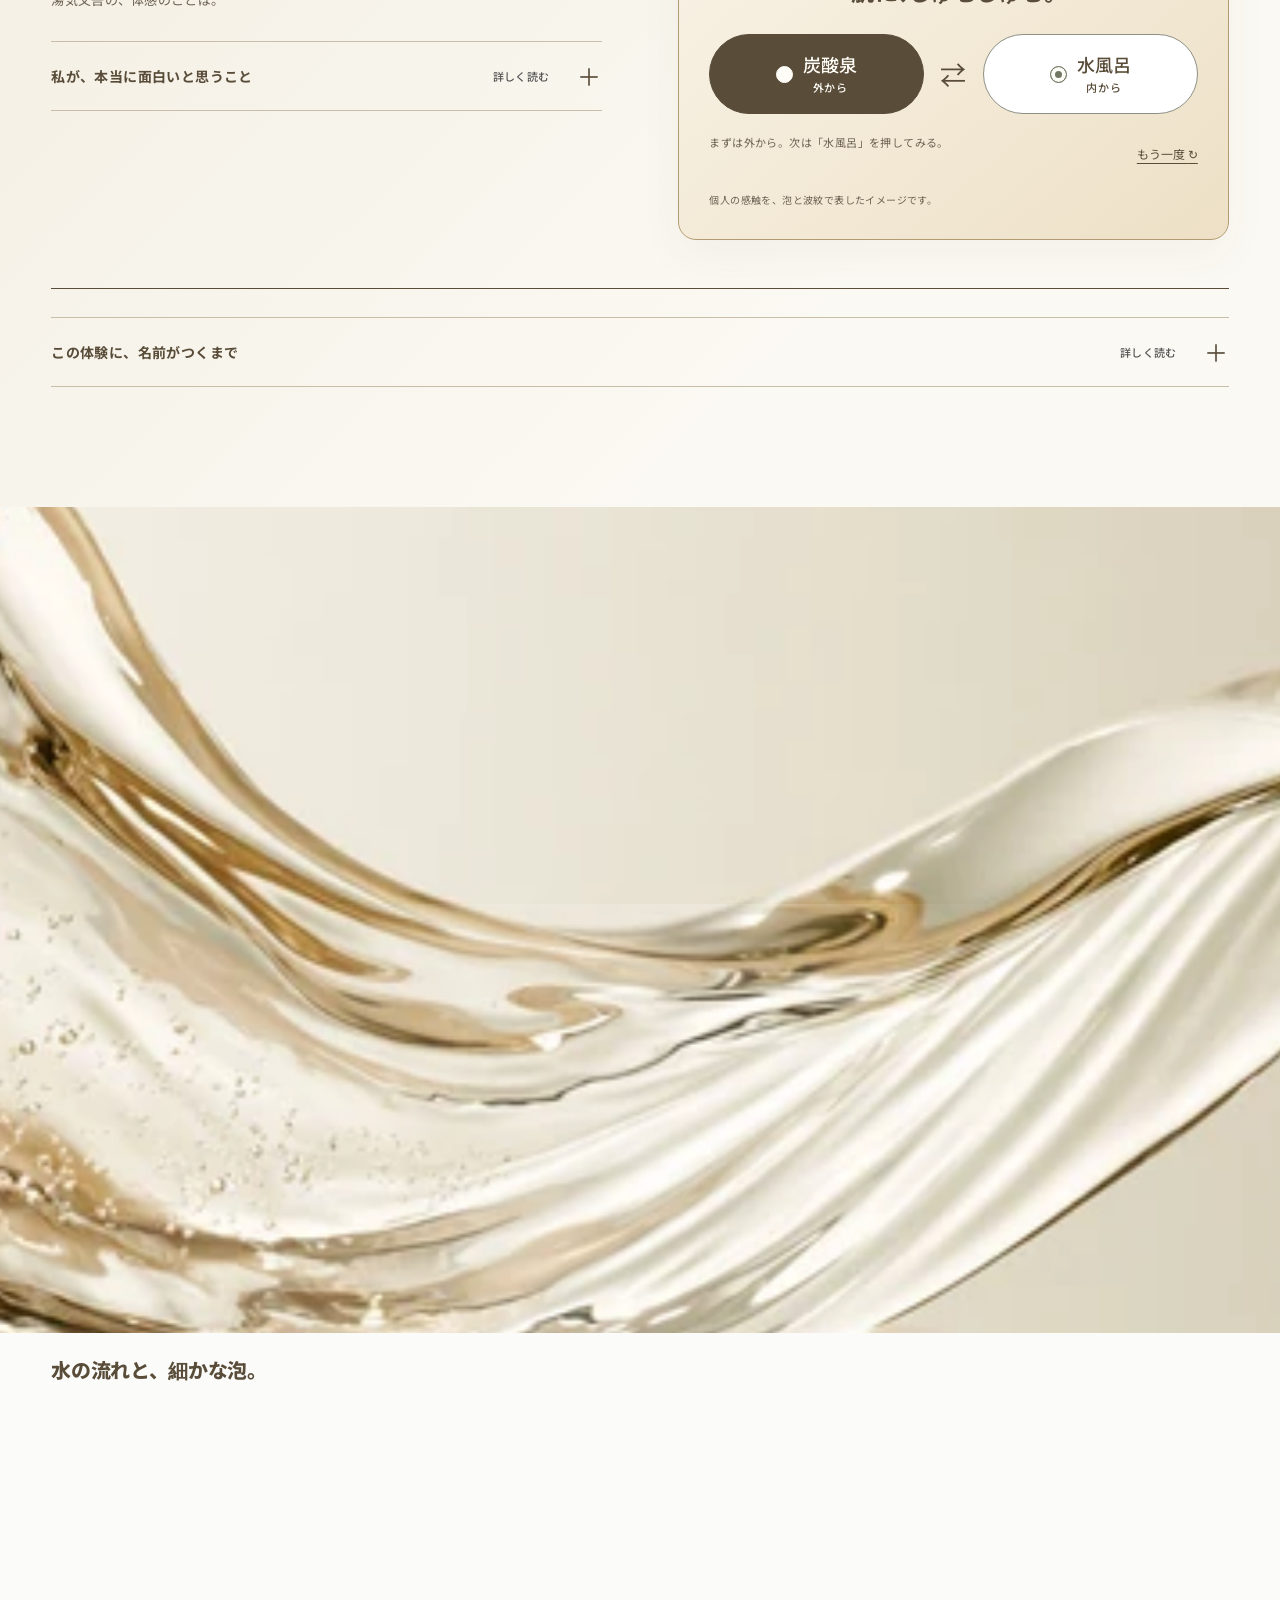
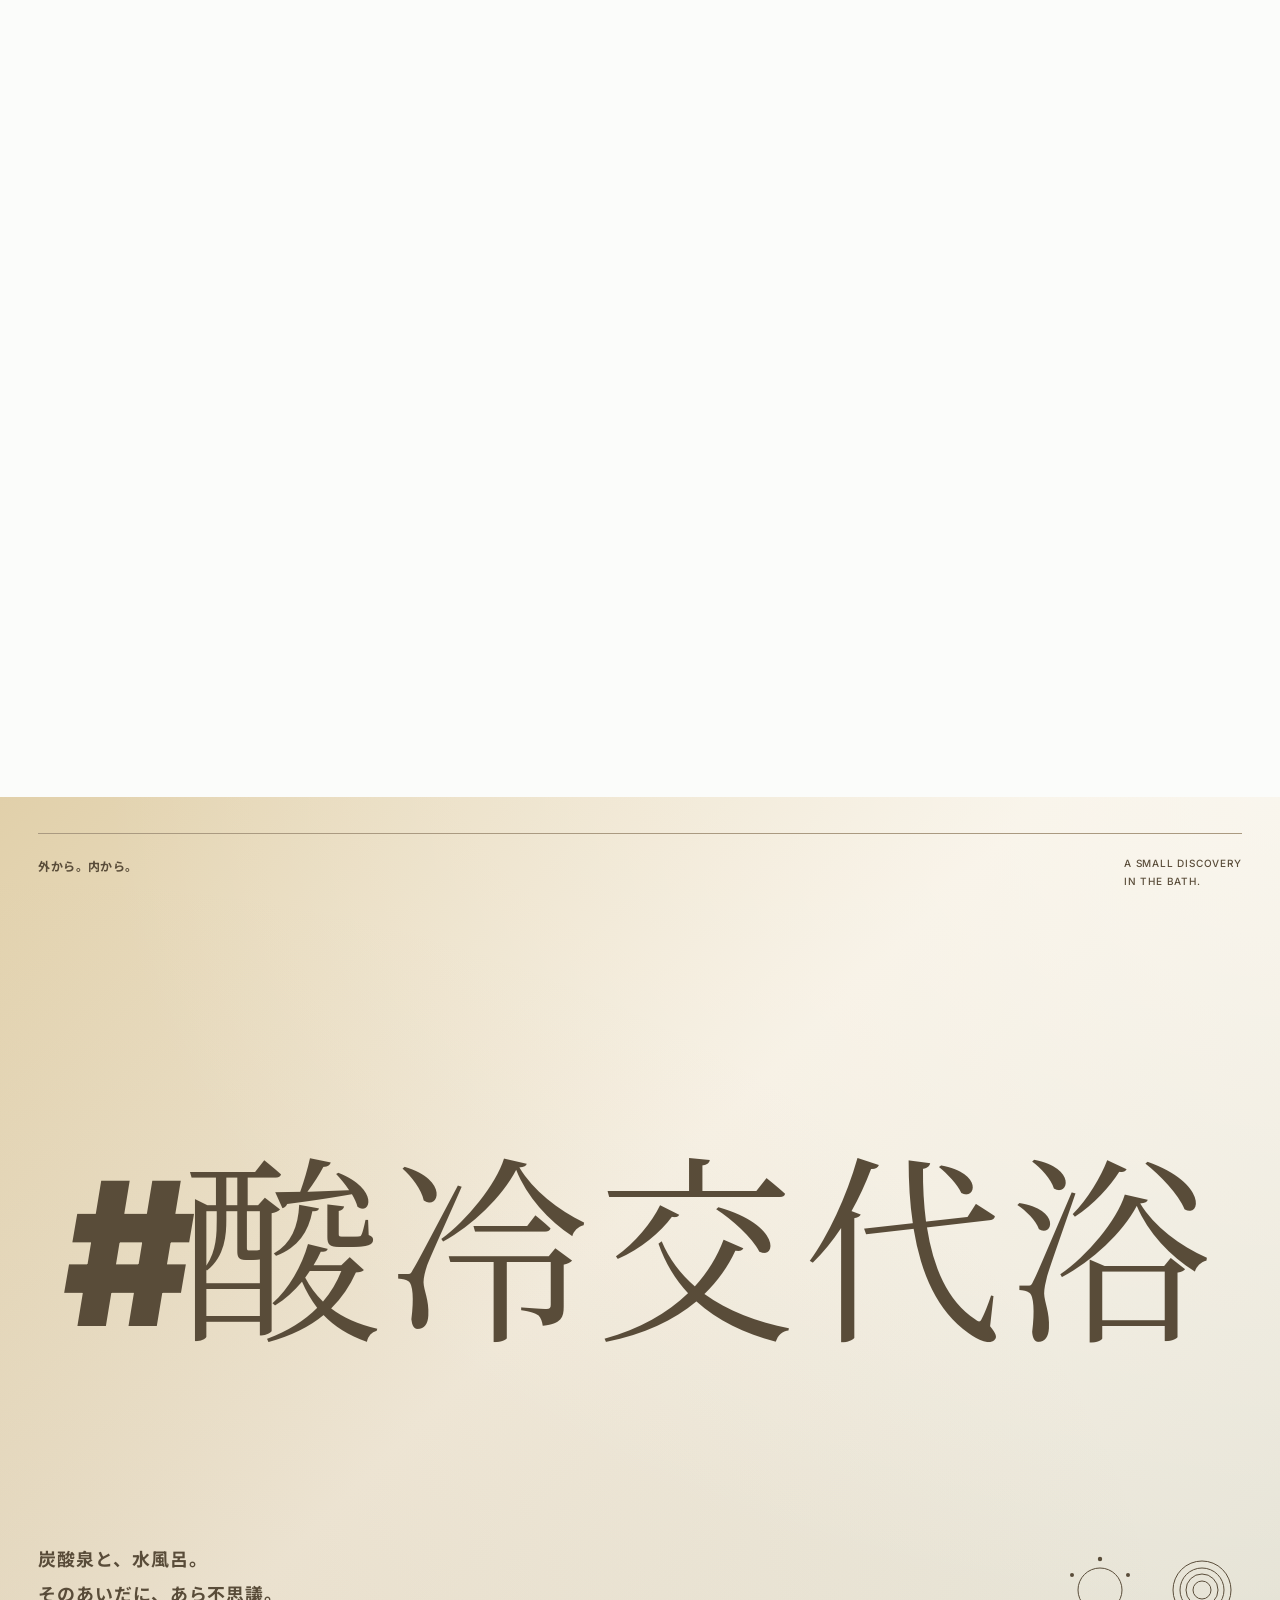
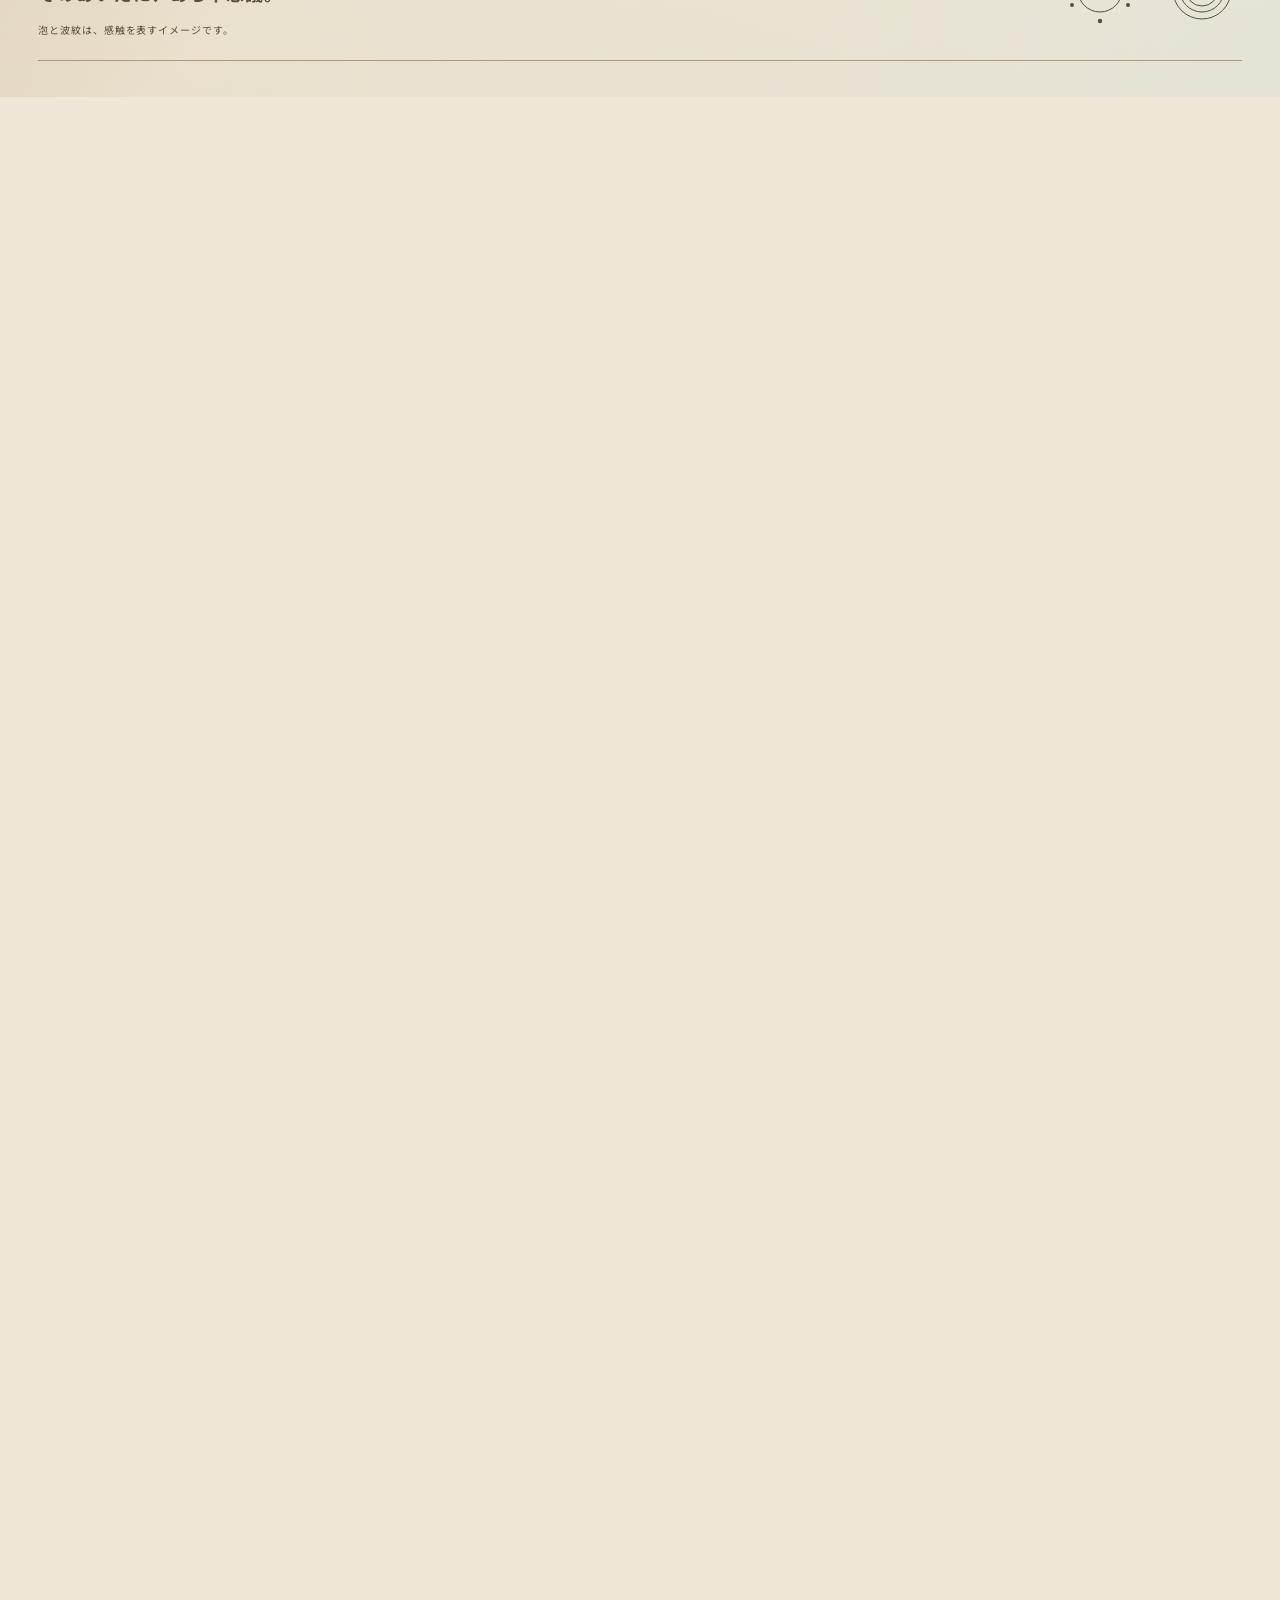
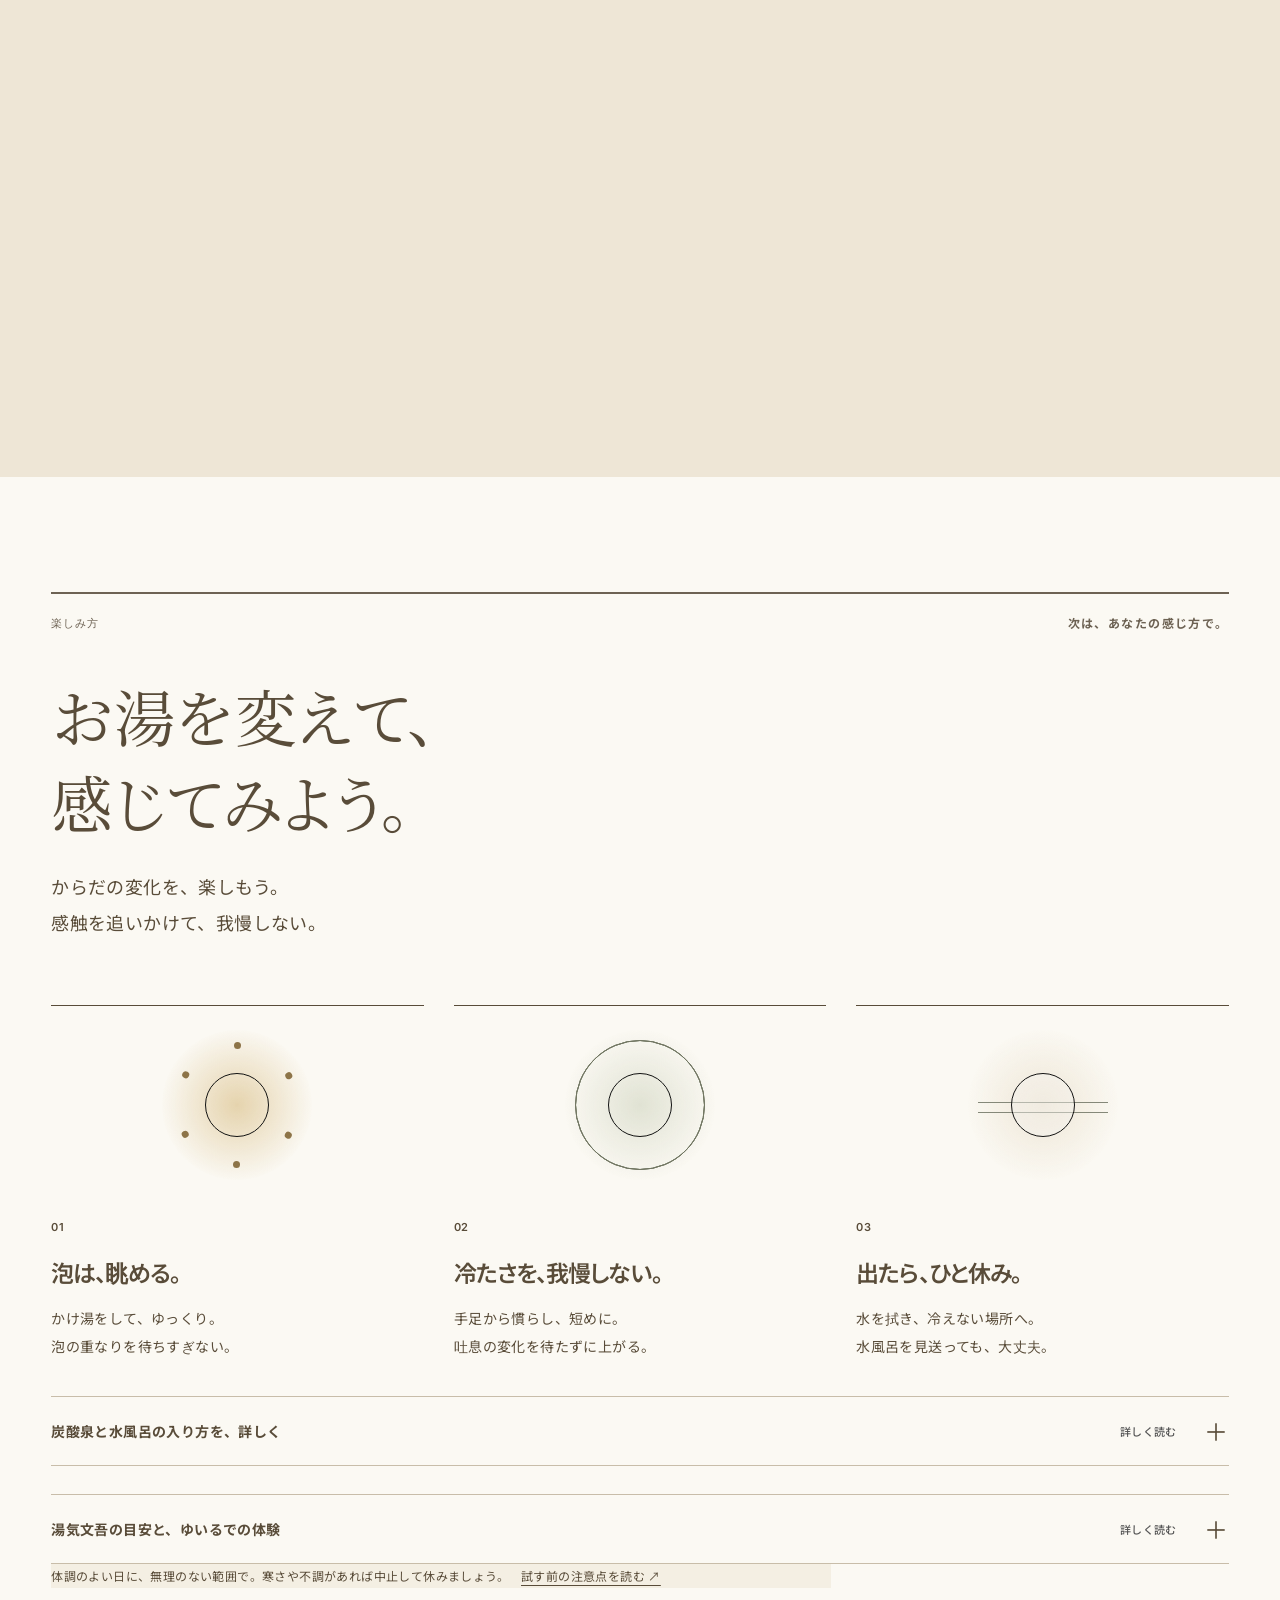
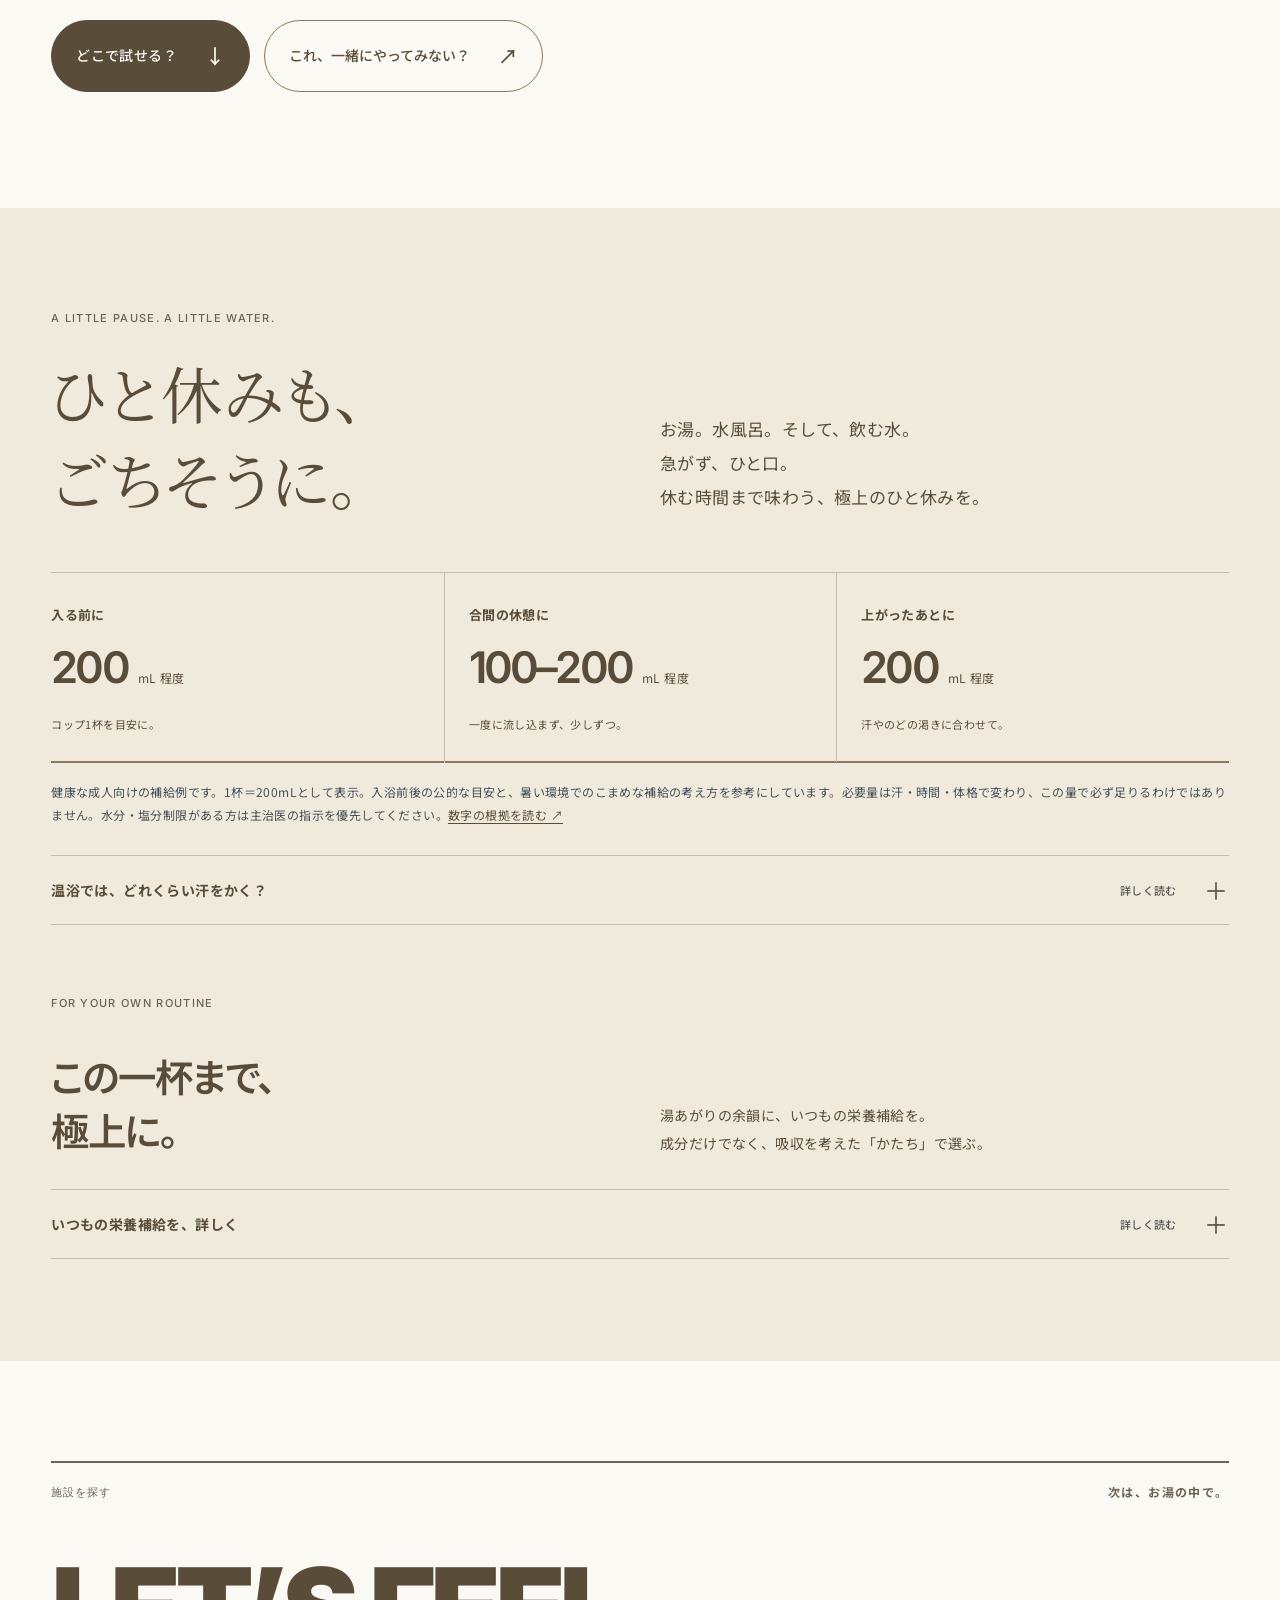
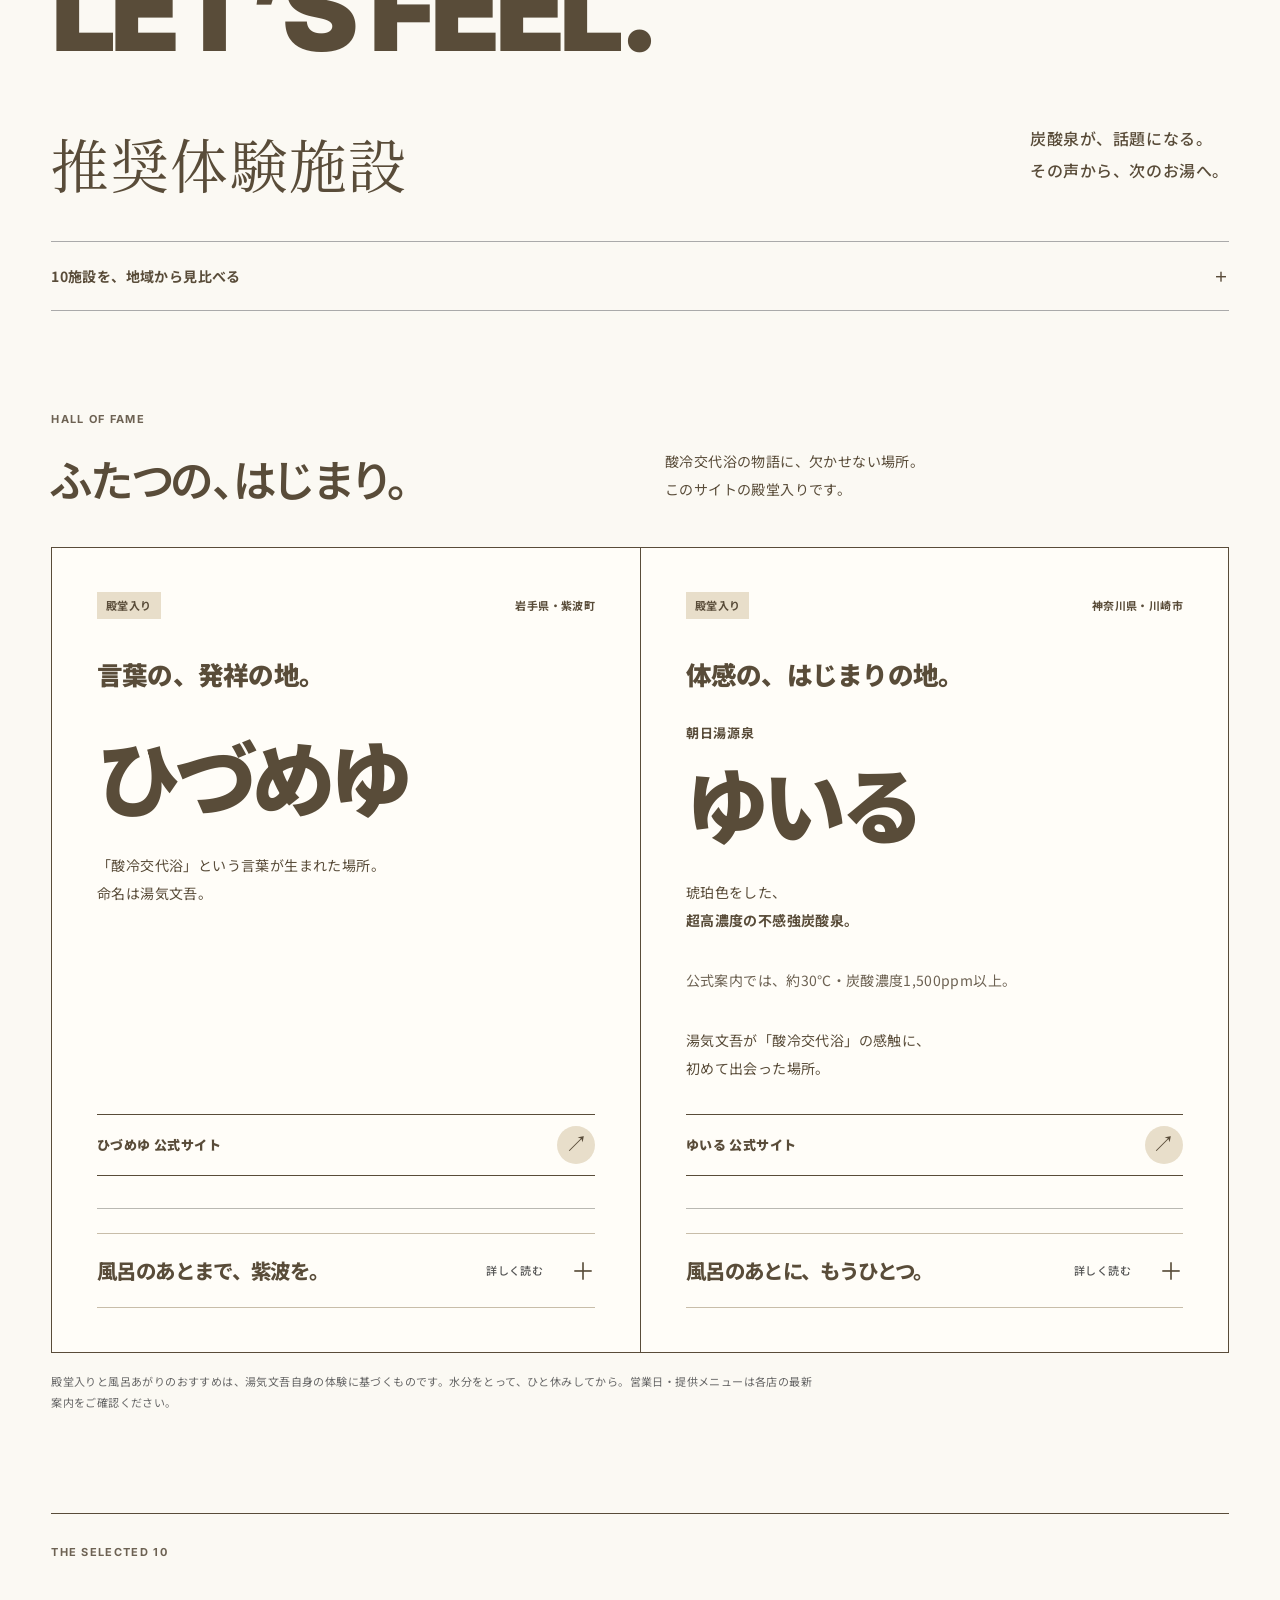
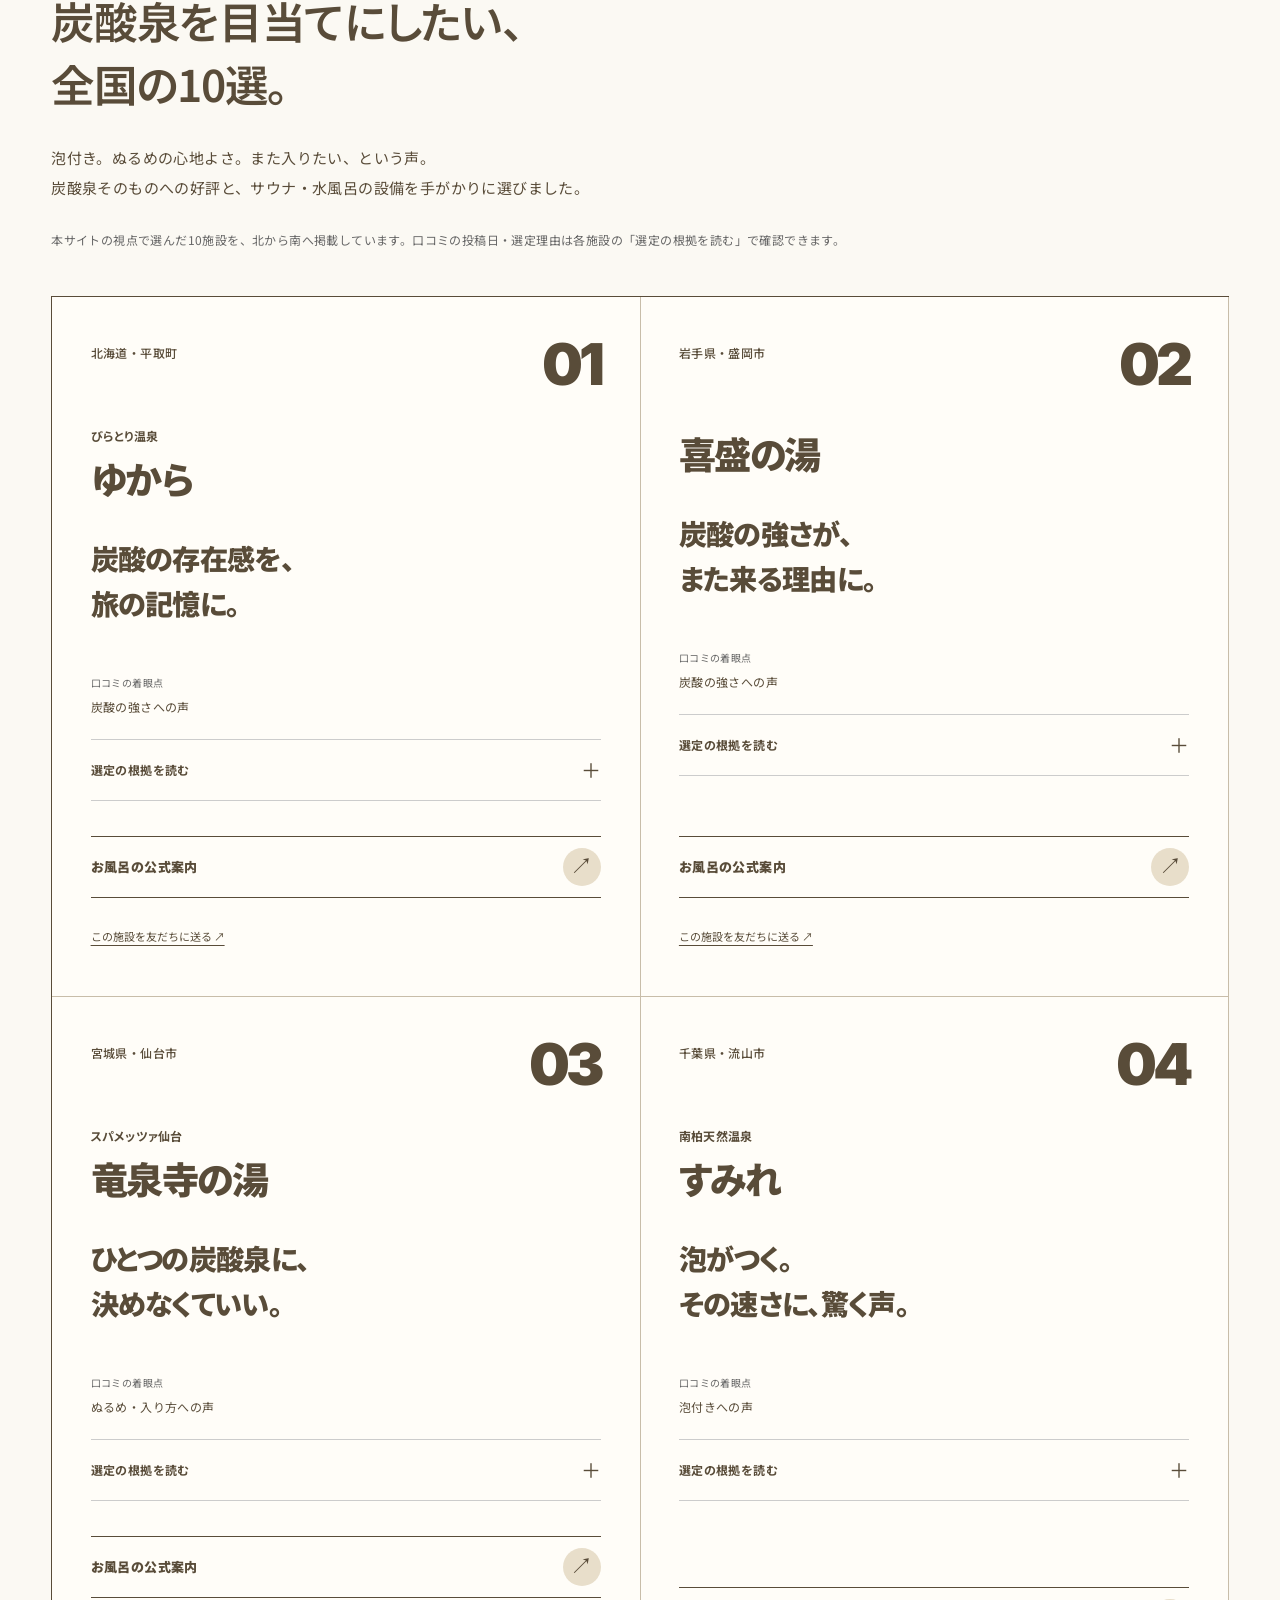
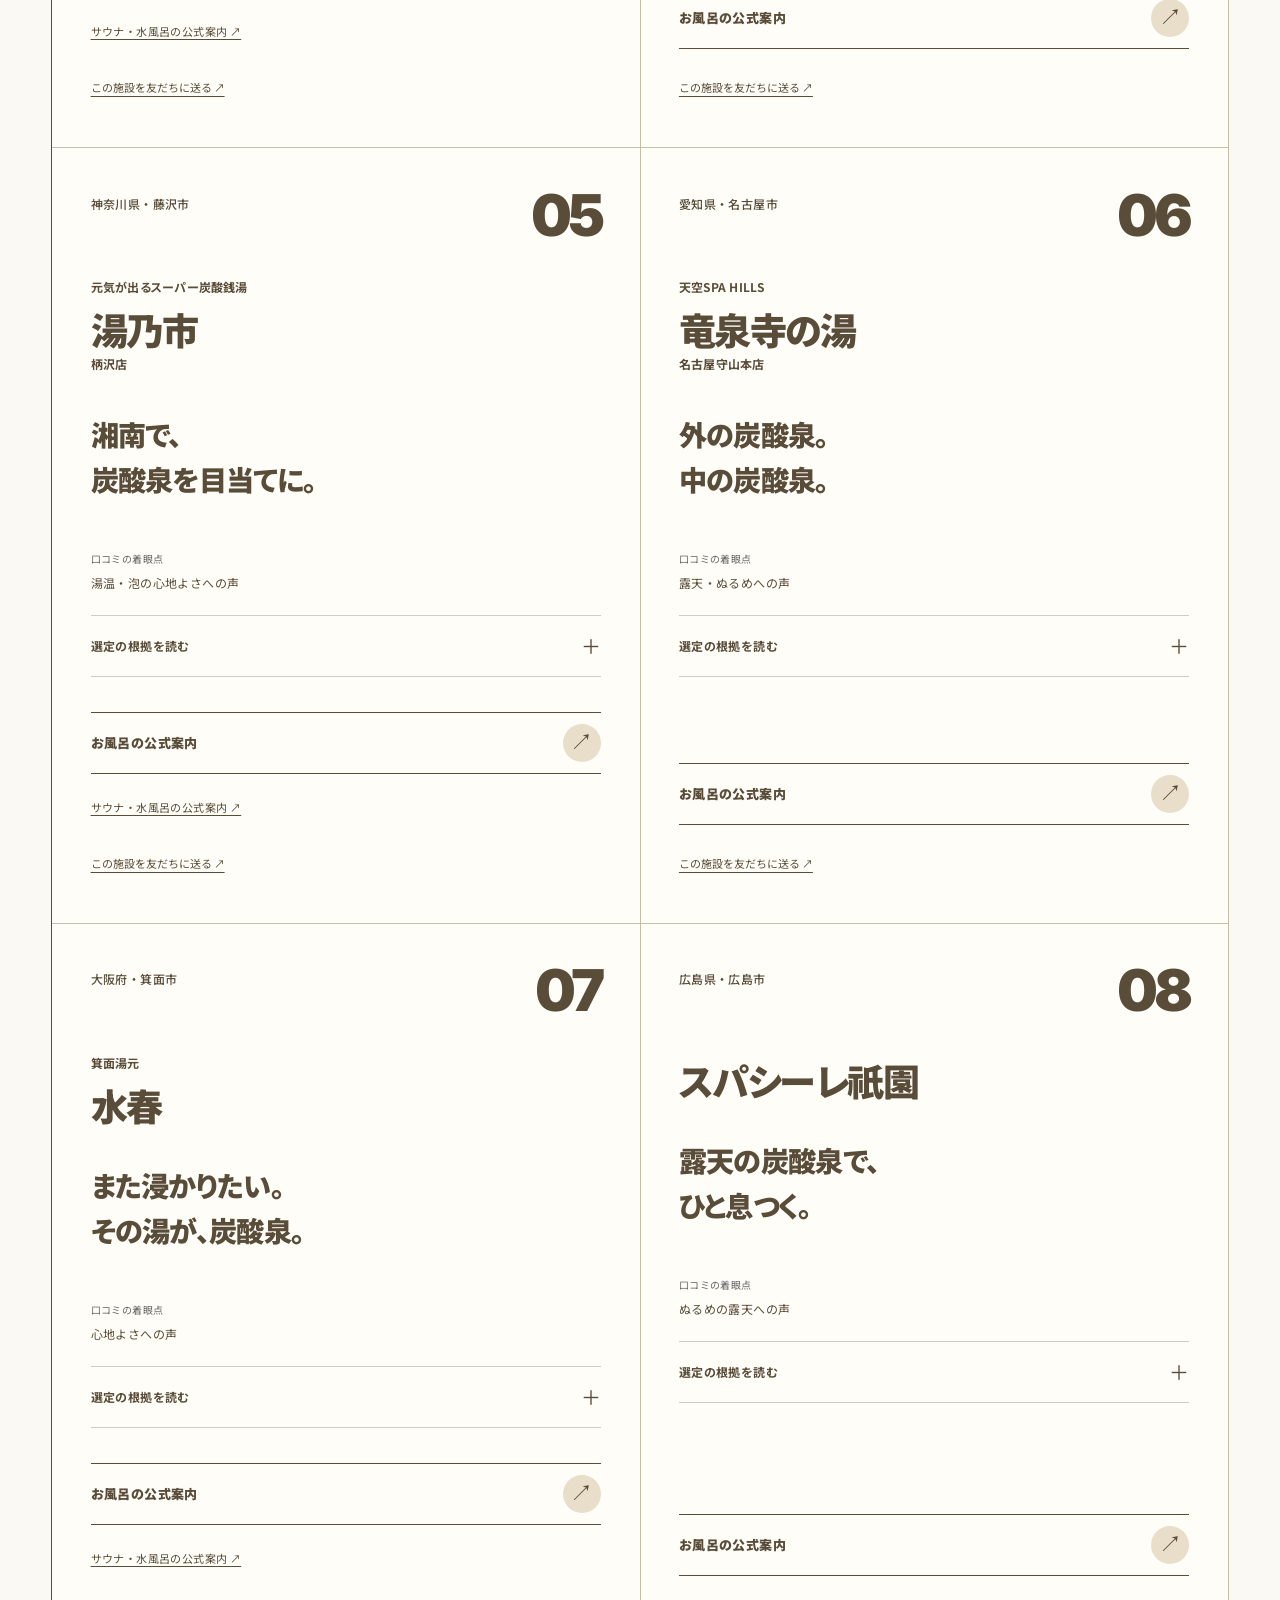
==== commit 877d7868: "fix: valid visible author-update dates with browser assertion" ====
--- a/index.html
+++ b/index.html
@@ -1730,8 +1730,8 @@
         <li id="ref-19"><a href="https://bijinhyakka.com/archives/1019645" target="_blank" rel="noopener noreferrer">美人百花 (2021-11-29). 鬼澤信之医師によるサウナの入り方の解説. ↗</a><span>吐く息の冷たさを目安とする表現を確認。サウナ後の水風呂についての取材記事で、安全な終了基準を検証した研究ではありません。記載の時間やセット数は、本サイトの推奨手順に採用していません。</span></li>
       </ol><p class="small">今回の入浴案内の資料確認日 2026年10月23日。</p><p class="small">既存資料確認日 2026年10月22日。<a href="#reading-note">このサイトの読み方</a></p></div></details>
     </section>    </section>
-  <p class="site-updated">ページ更新 <time datetime="2026-10-31">2026.10.31（作者情報の整理）</time></p></main>
-  <footer><a href="#top" class="brand"><img class="brand-logo" src="assets/sanrei-wordmark-compact.svg" width="550" height="100" alt="#酸冷交代浴"><span class="sr-only">のススメ</span></a><span id="author">記録<br><a href="profile.html" rel="author">湯気文吾のプロフィール ↗</a></span><span class="footer-en">FEEL. WONDER. THINK.<small class="site-updated">更新 <time datetime="2026-10-3126.10.31（作者情報の整理）</time></small></span><a class="footer-top-link" href="#top">ページの先頭へ ↑</a></footer>
+  </main>
+  <footer><a href="#top" class="brand"><img class="brand-logo" src="assets/sanrei-wordmark-compact.svg" width="550" height="100" alt="#酸冷交代浴"><span class="sr-only">のススメ</span></a><span id="author">記録<br><a href="profile.html" rel="author">湯気文吾のプロフィール ↗</a></span><span class="footer-en">FEEL. WONDER. THINK.<small class="site-updated">更新 <time datetime="2026-10-31">2026.10.31（作者情報の整理）</time></small></span><a class="footer-top-link" href="#top">ページの先頭へ ↑</a></footer>
 <nav class="reading-tools" aria-label="ページの移動" aria-hidden="true" hidden inert><a class="back-to-top" href="#top"><span>上に戻る</span><span aria-hidden="true">↑</span></a></nav>
 <script>
 /* Small, explicit events for the public site. Never inject analytics into previews. */
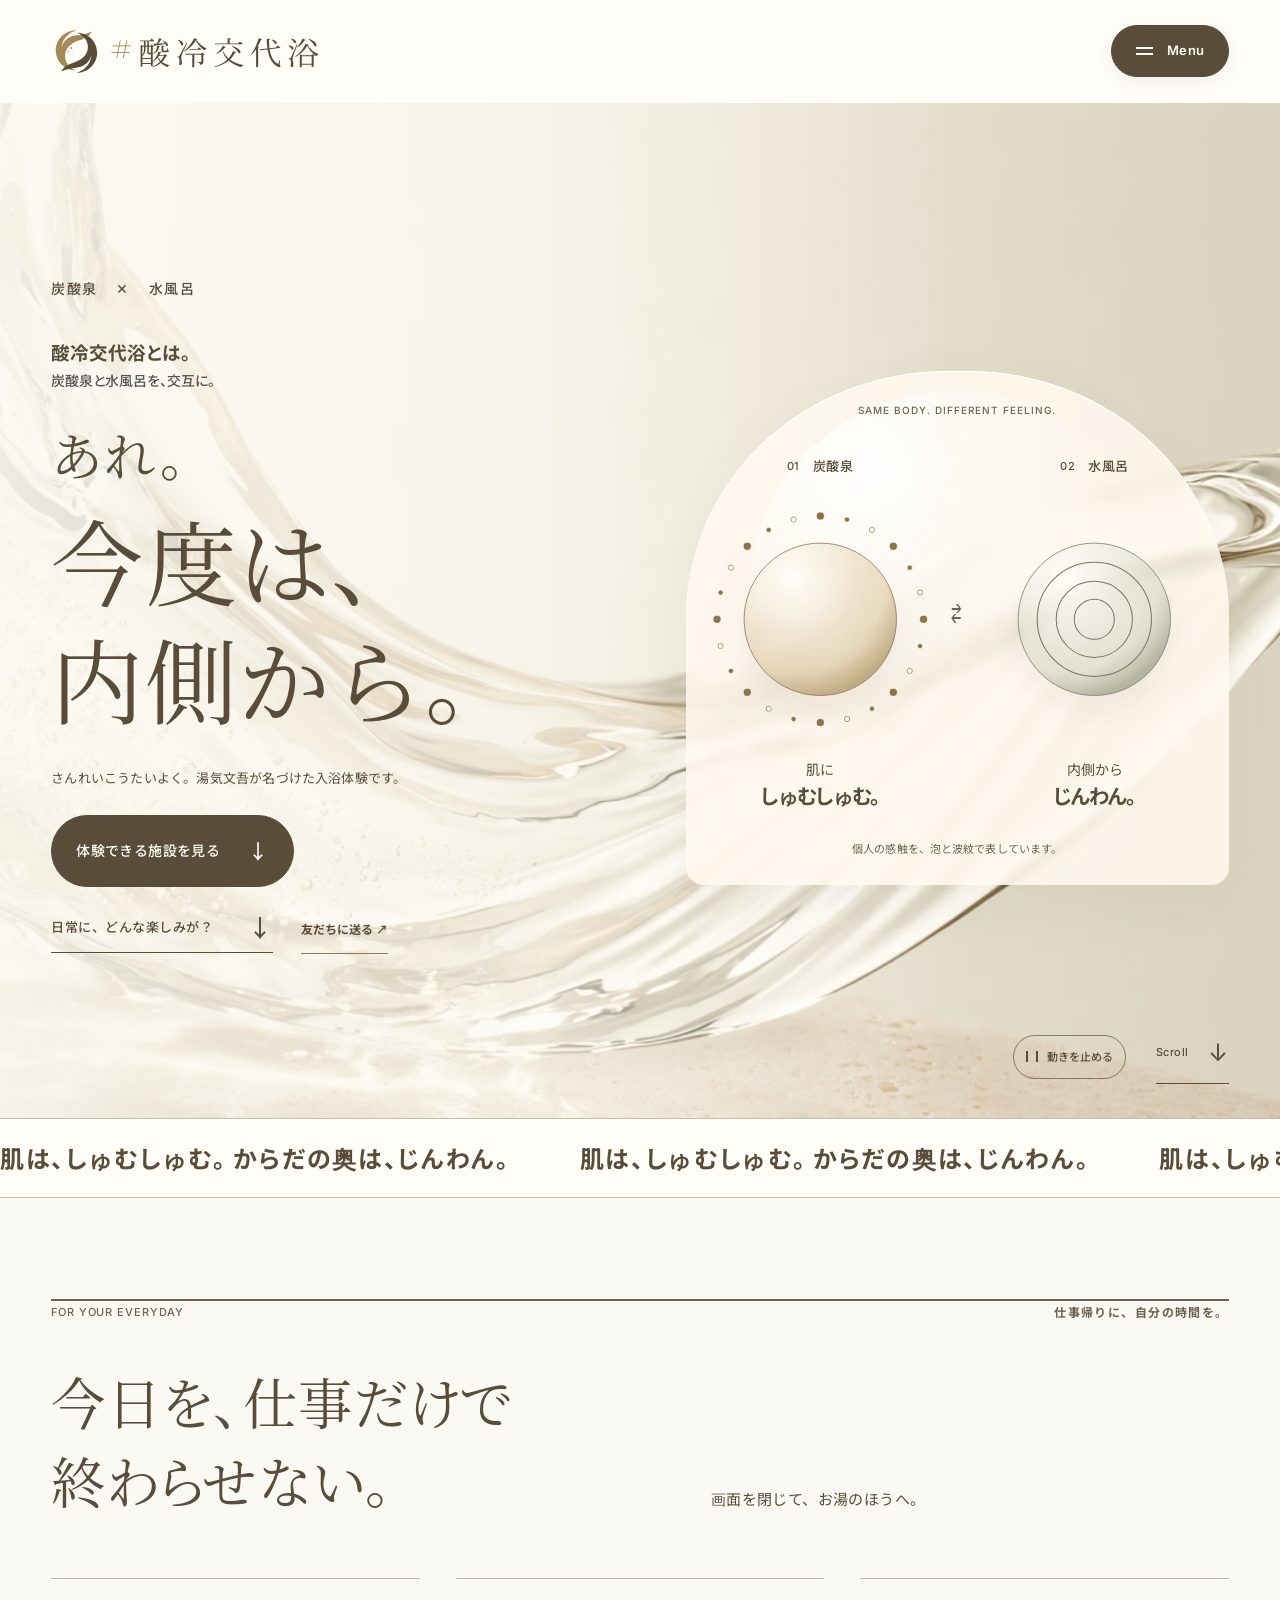
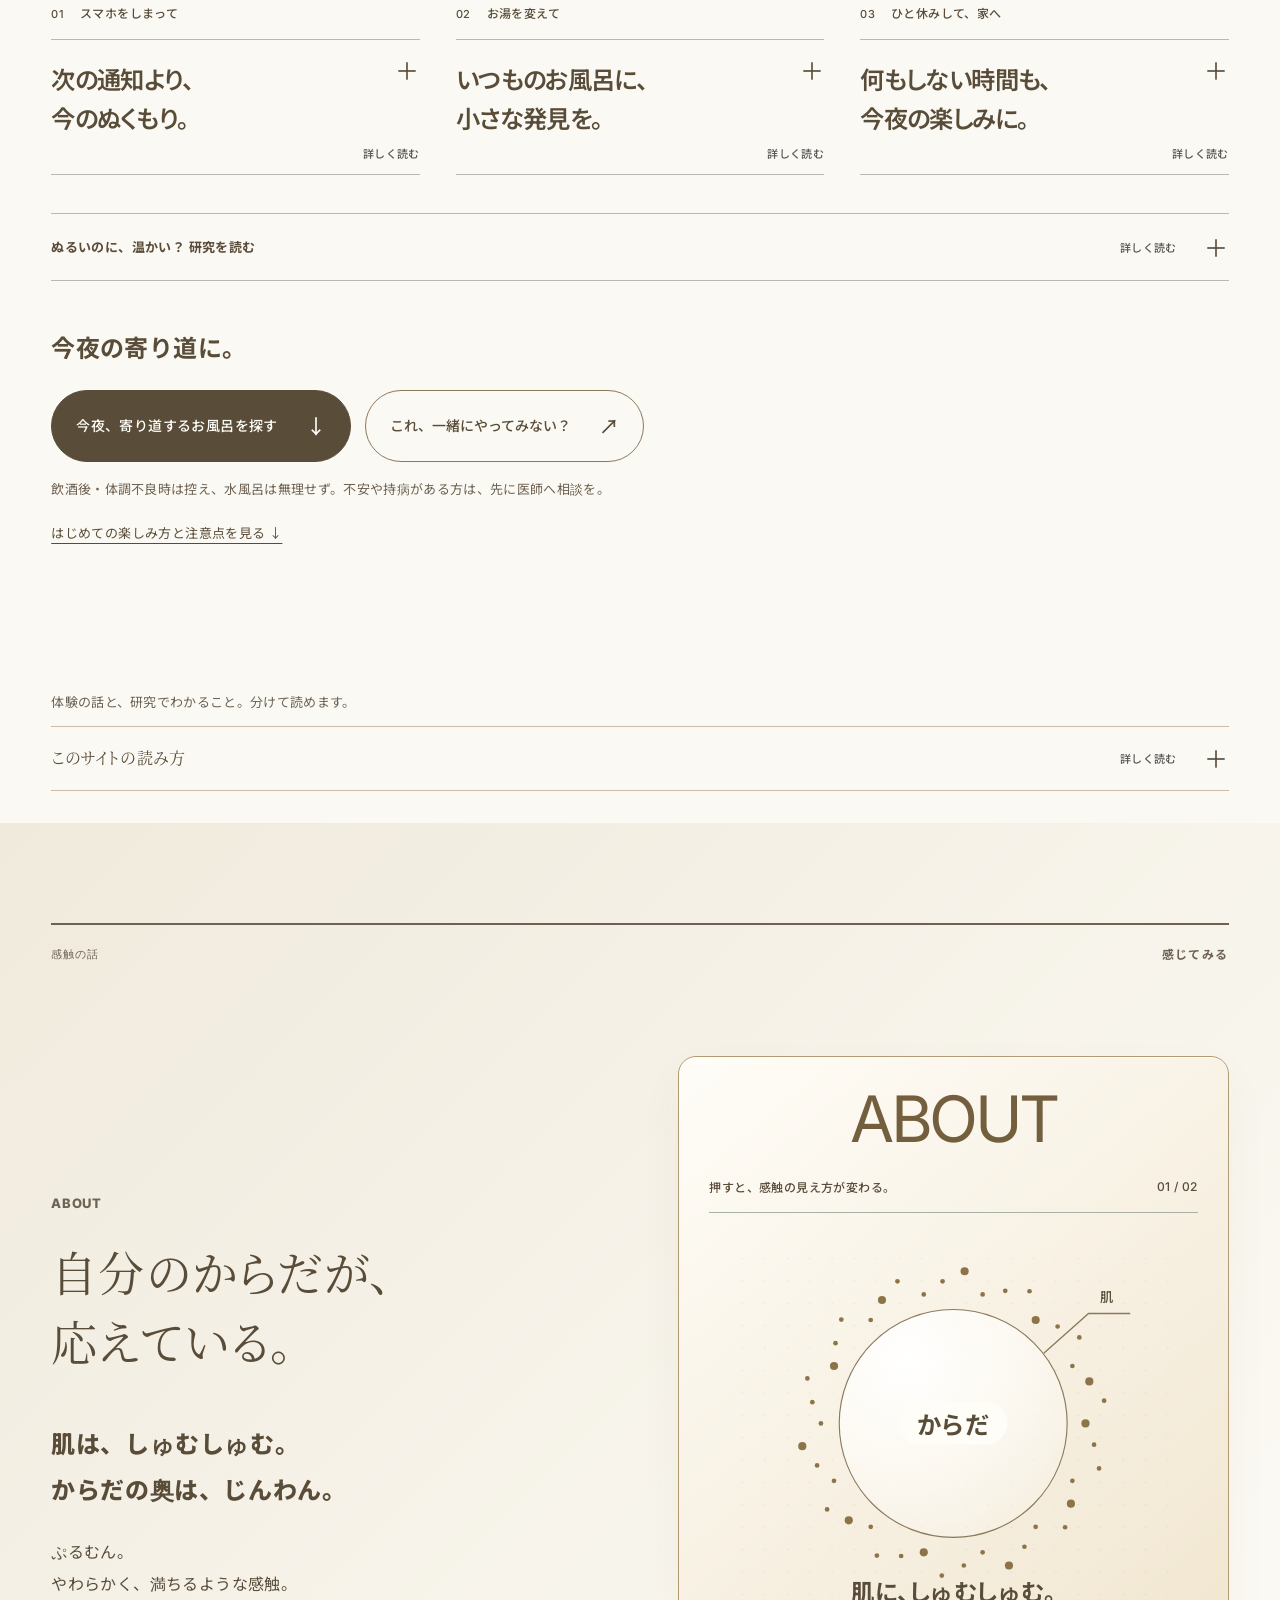
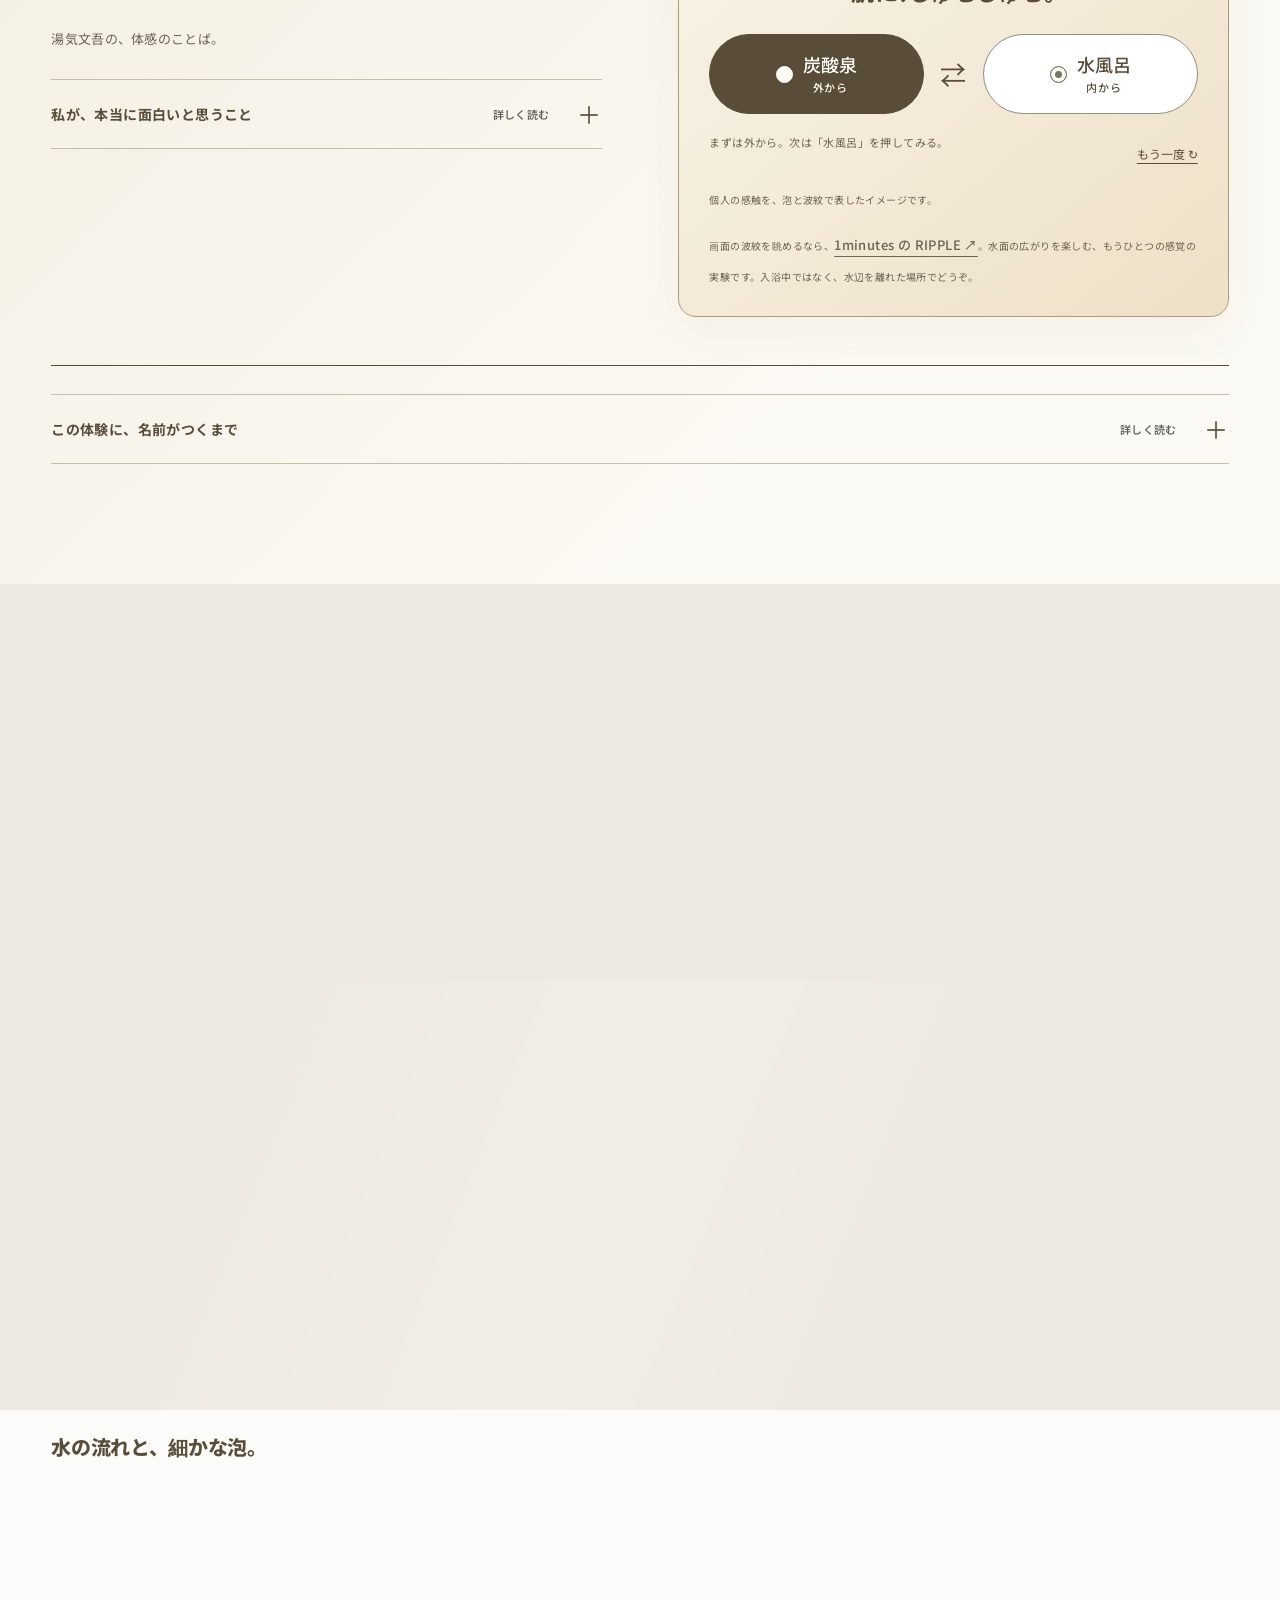
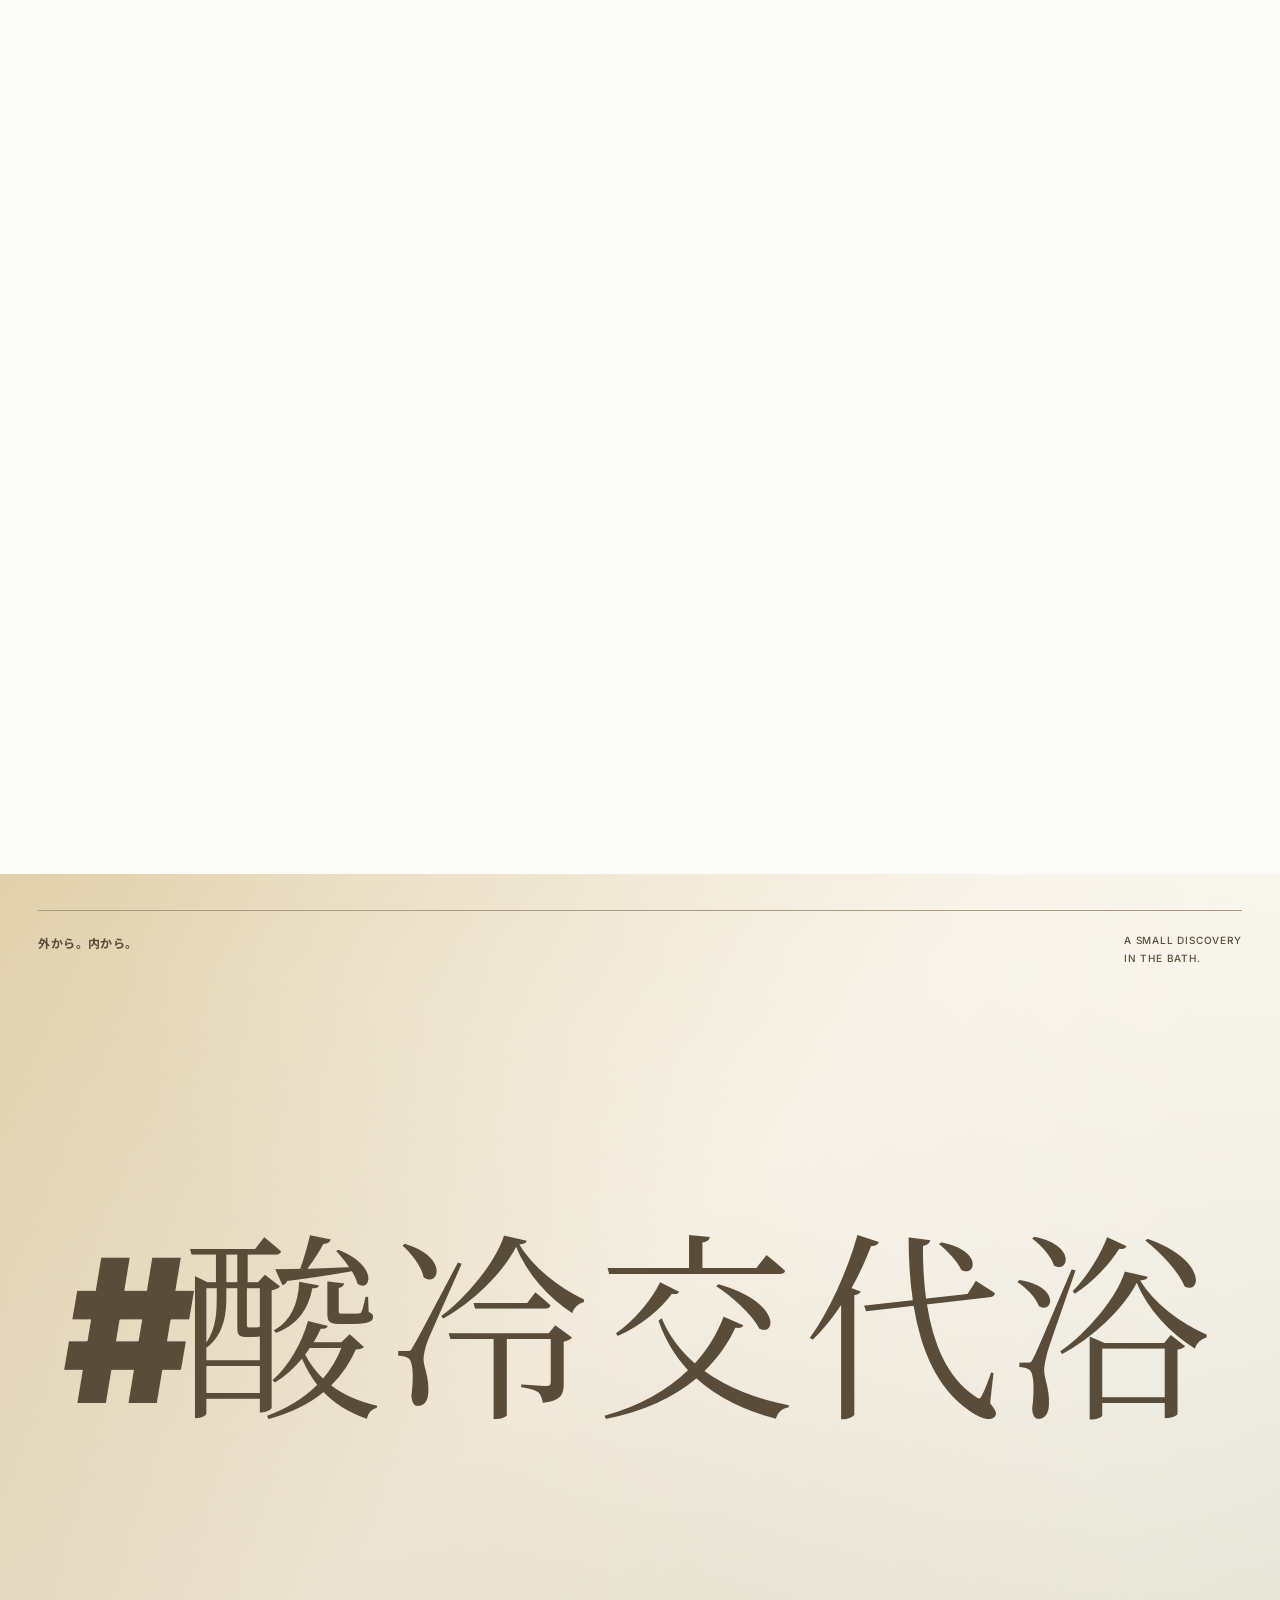
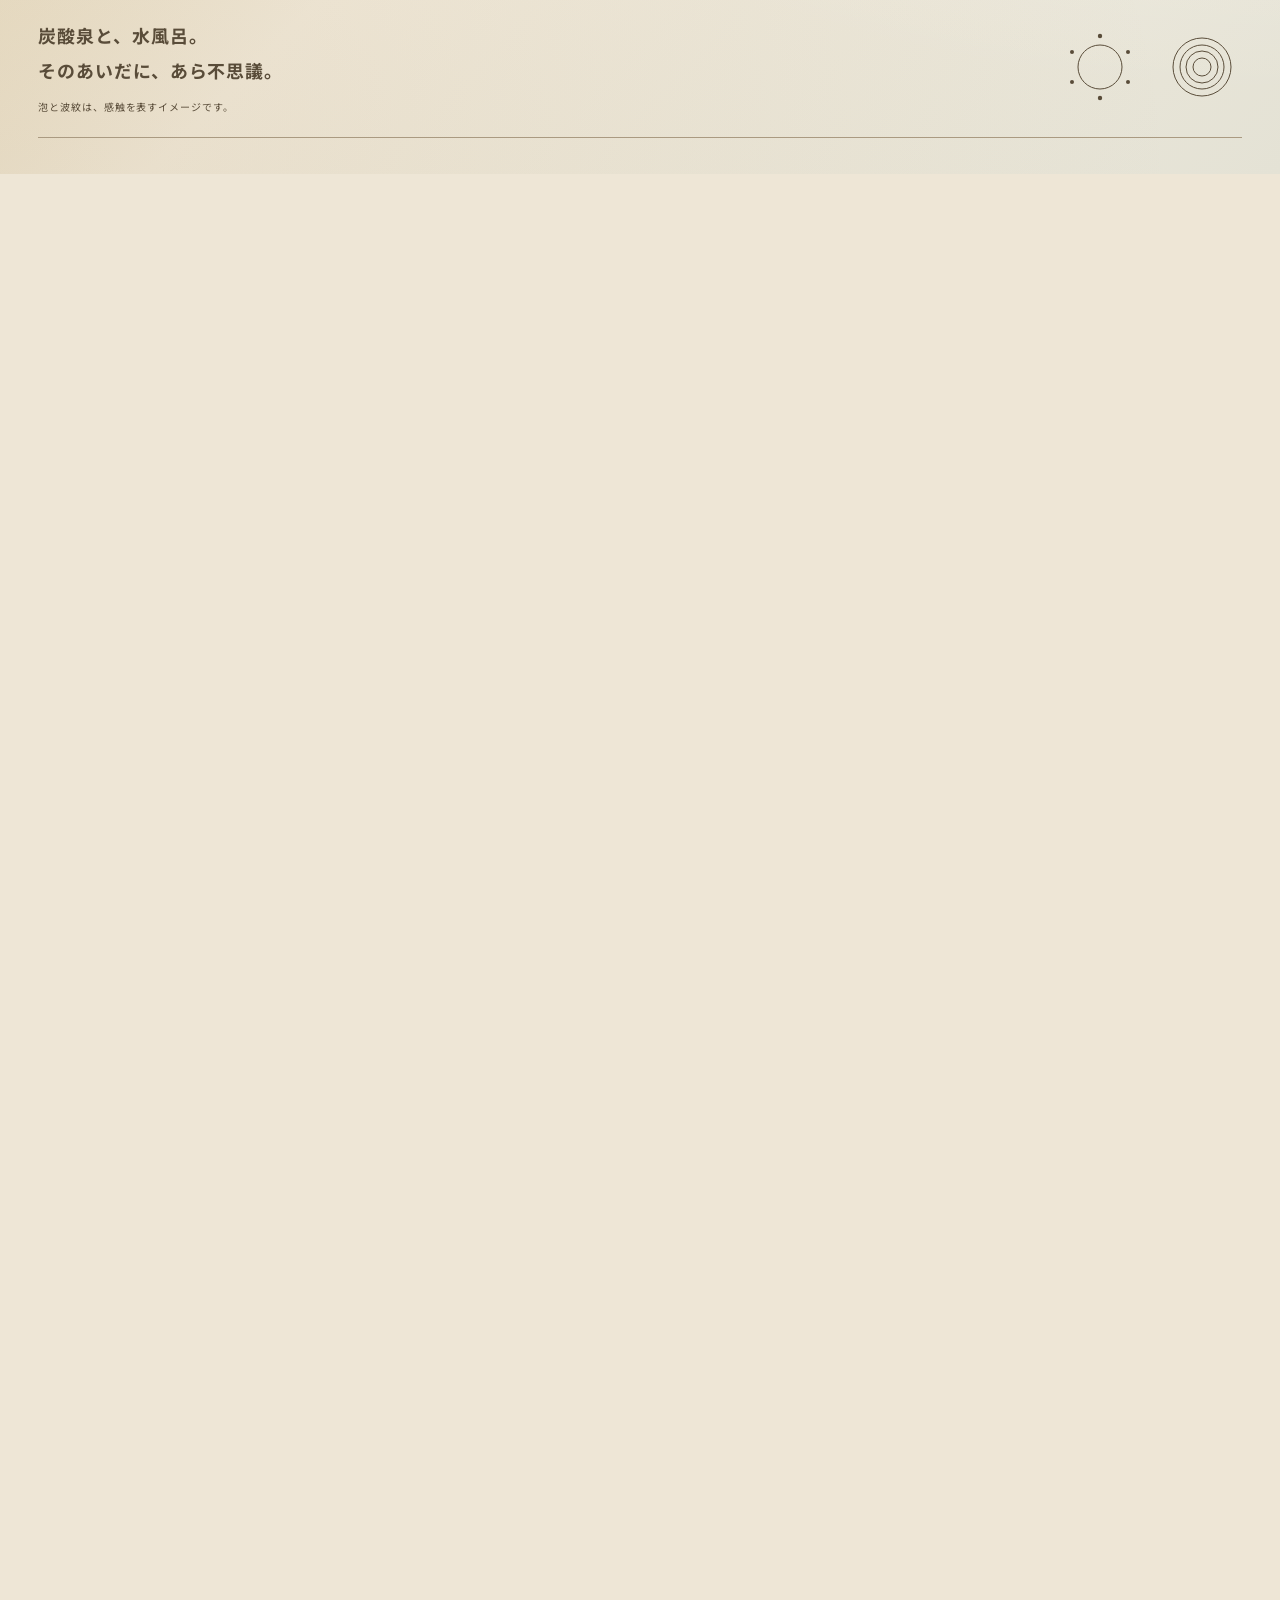
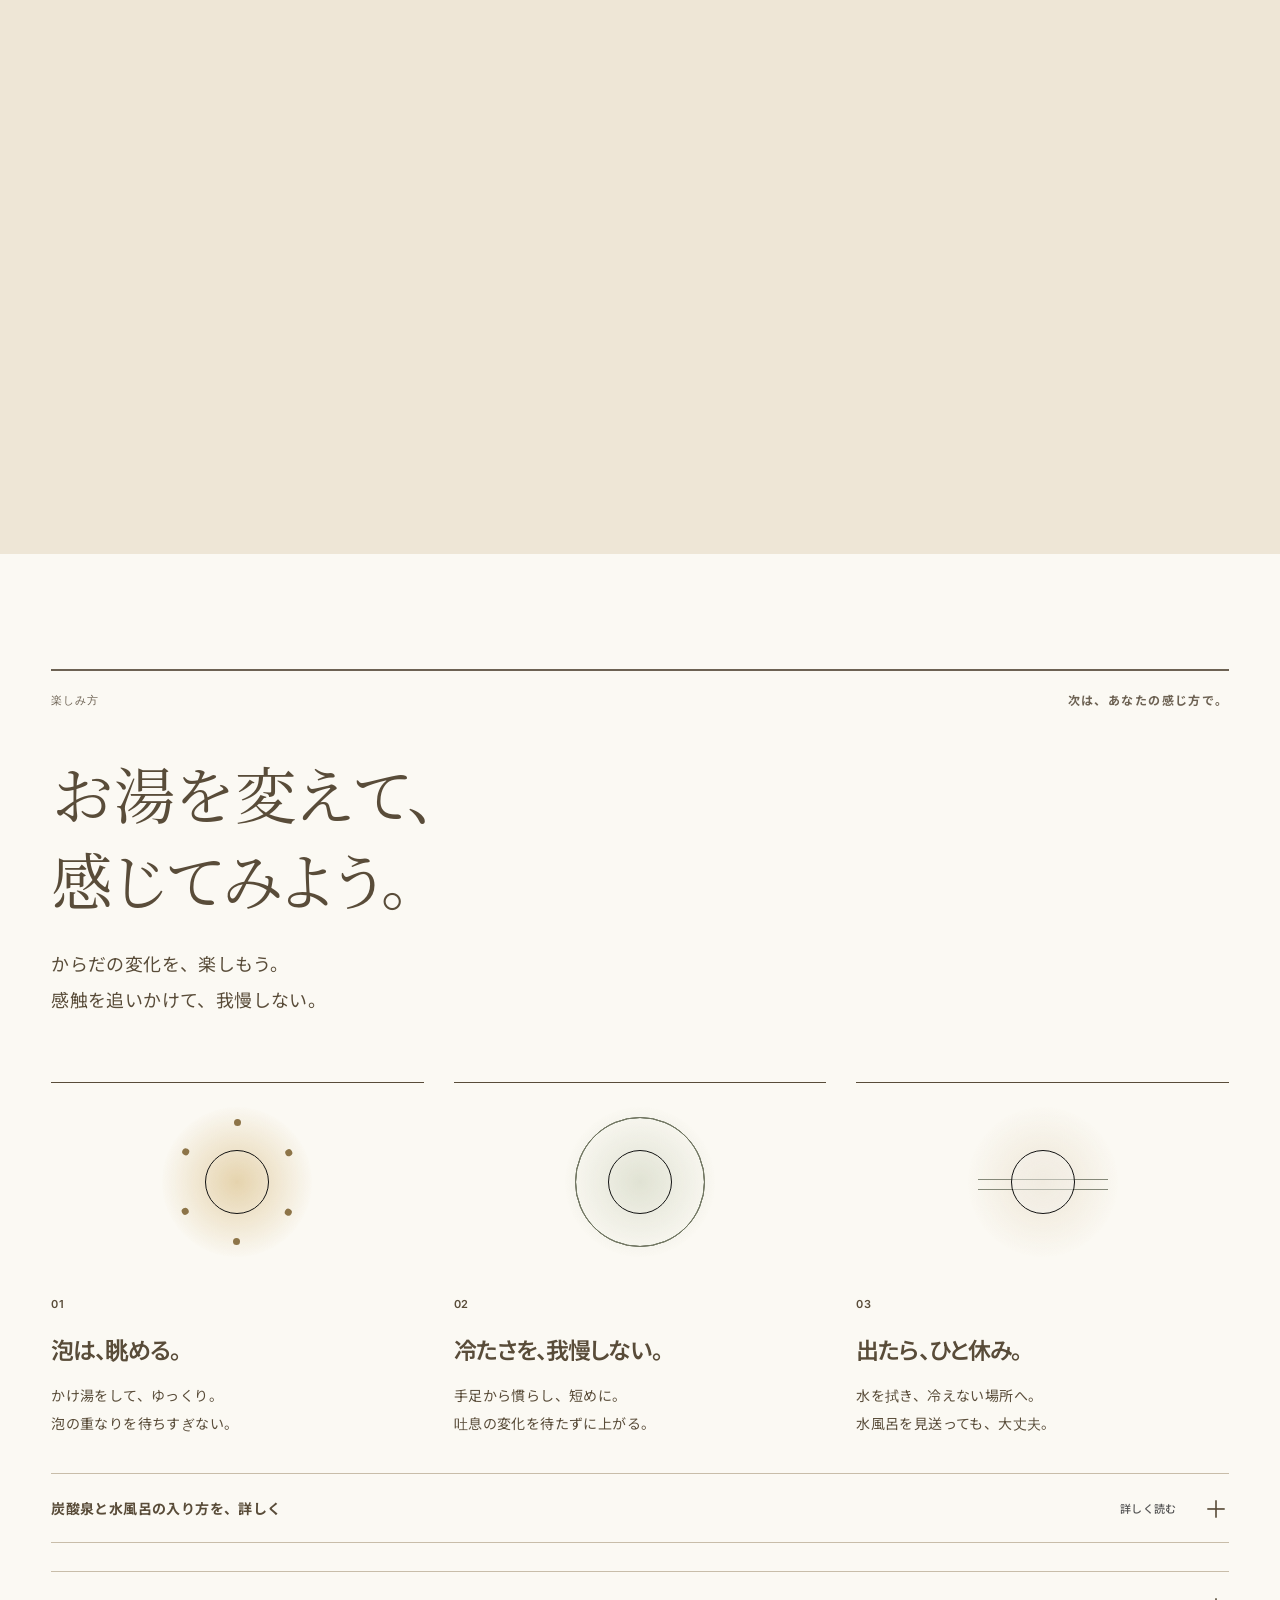
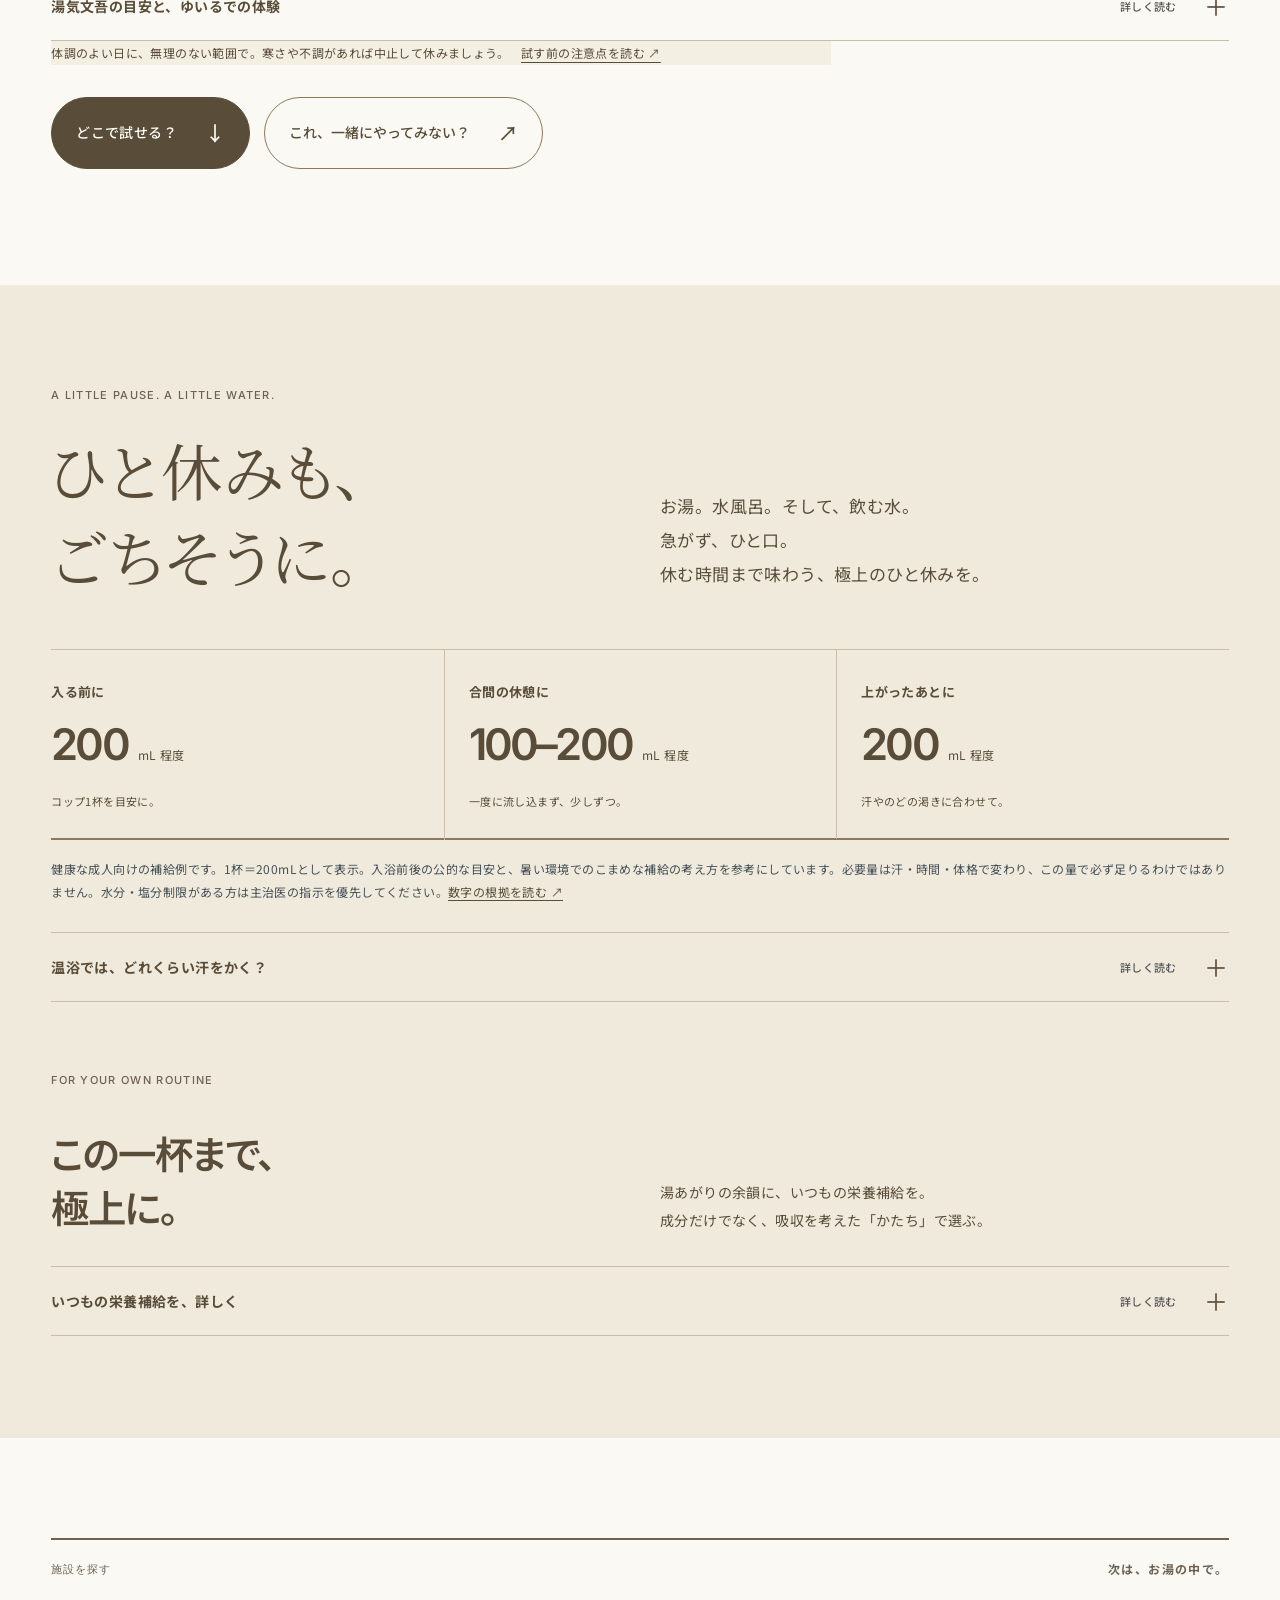
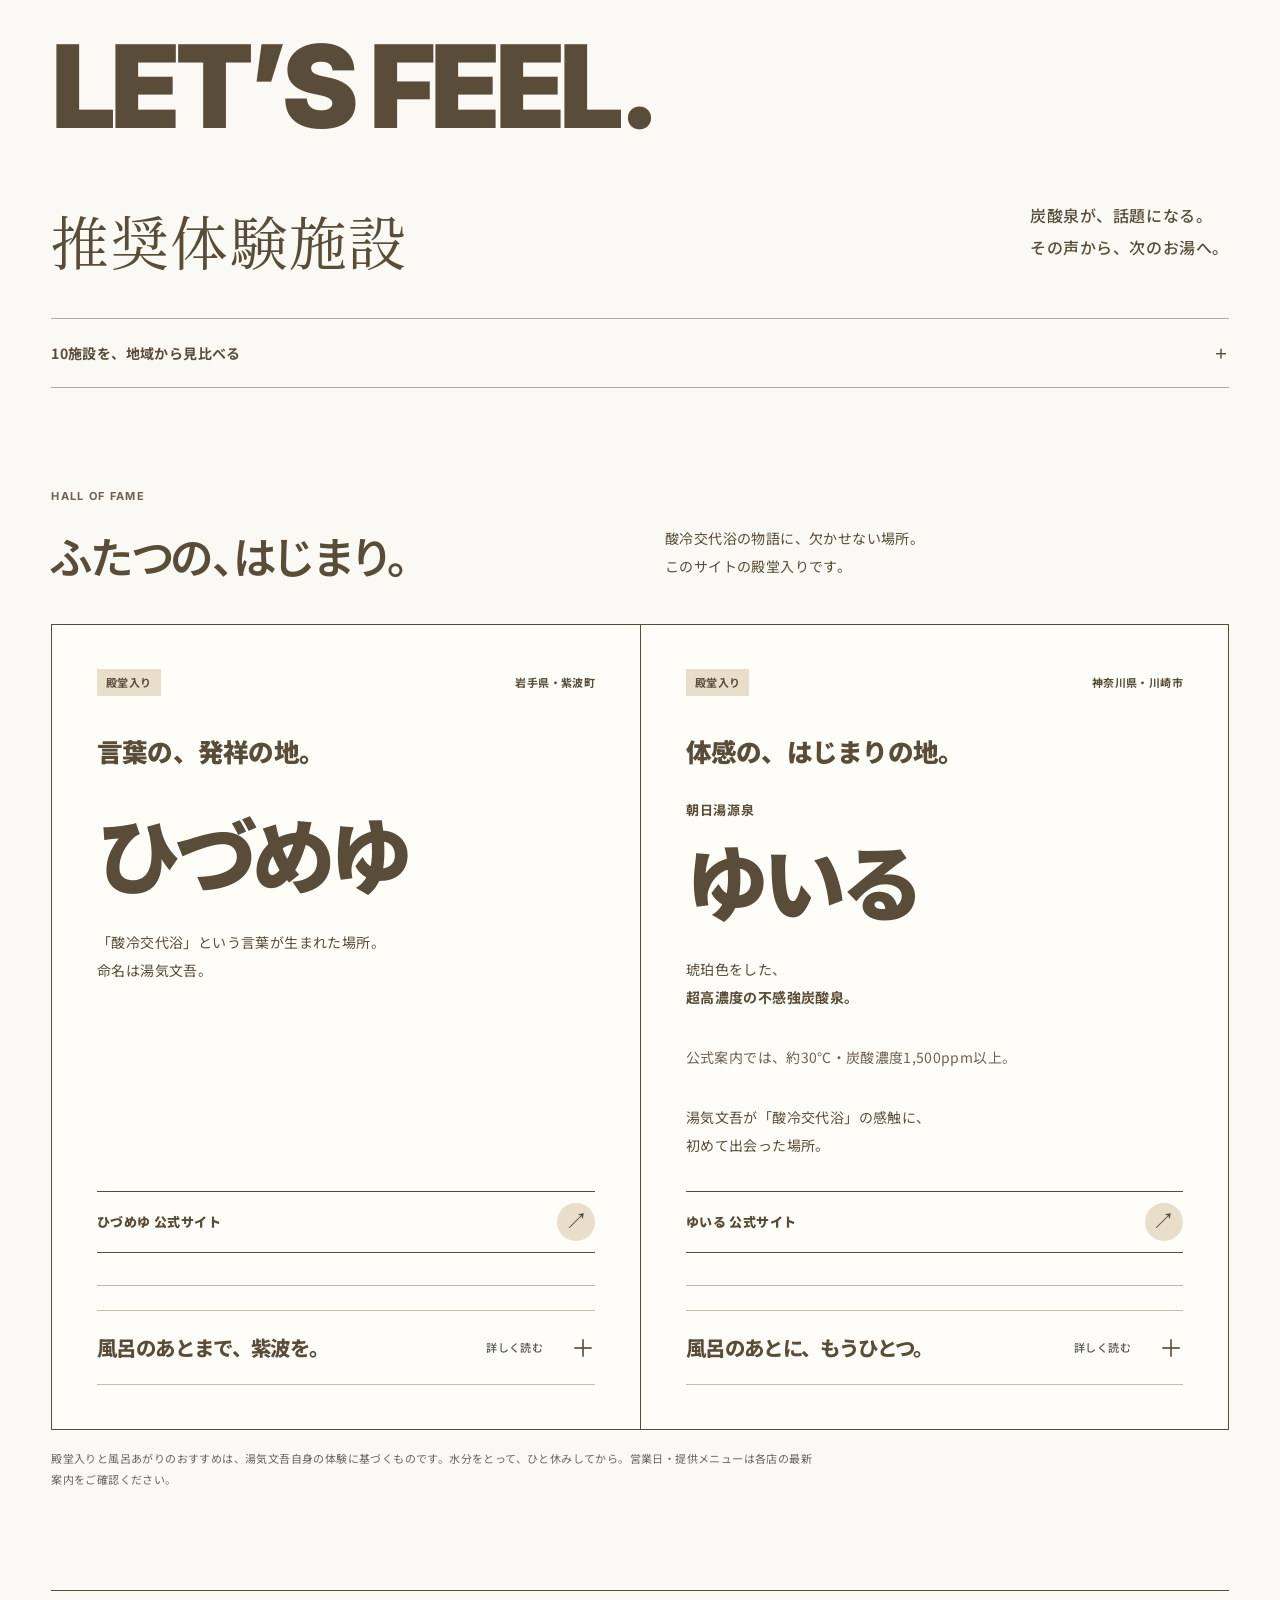
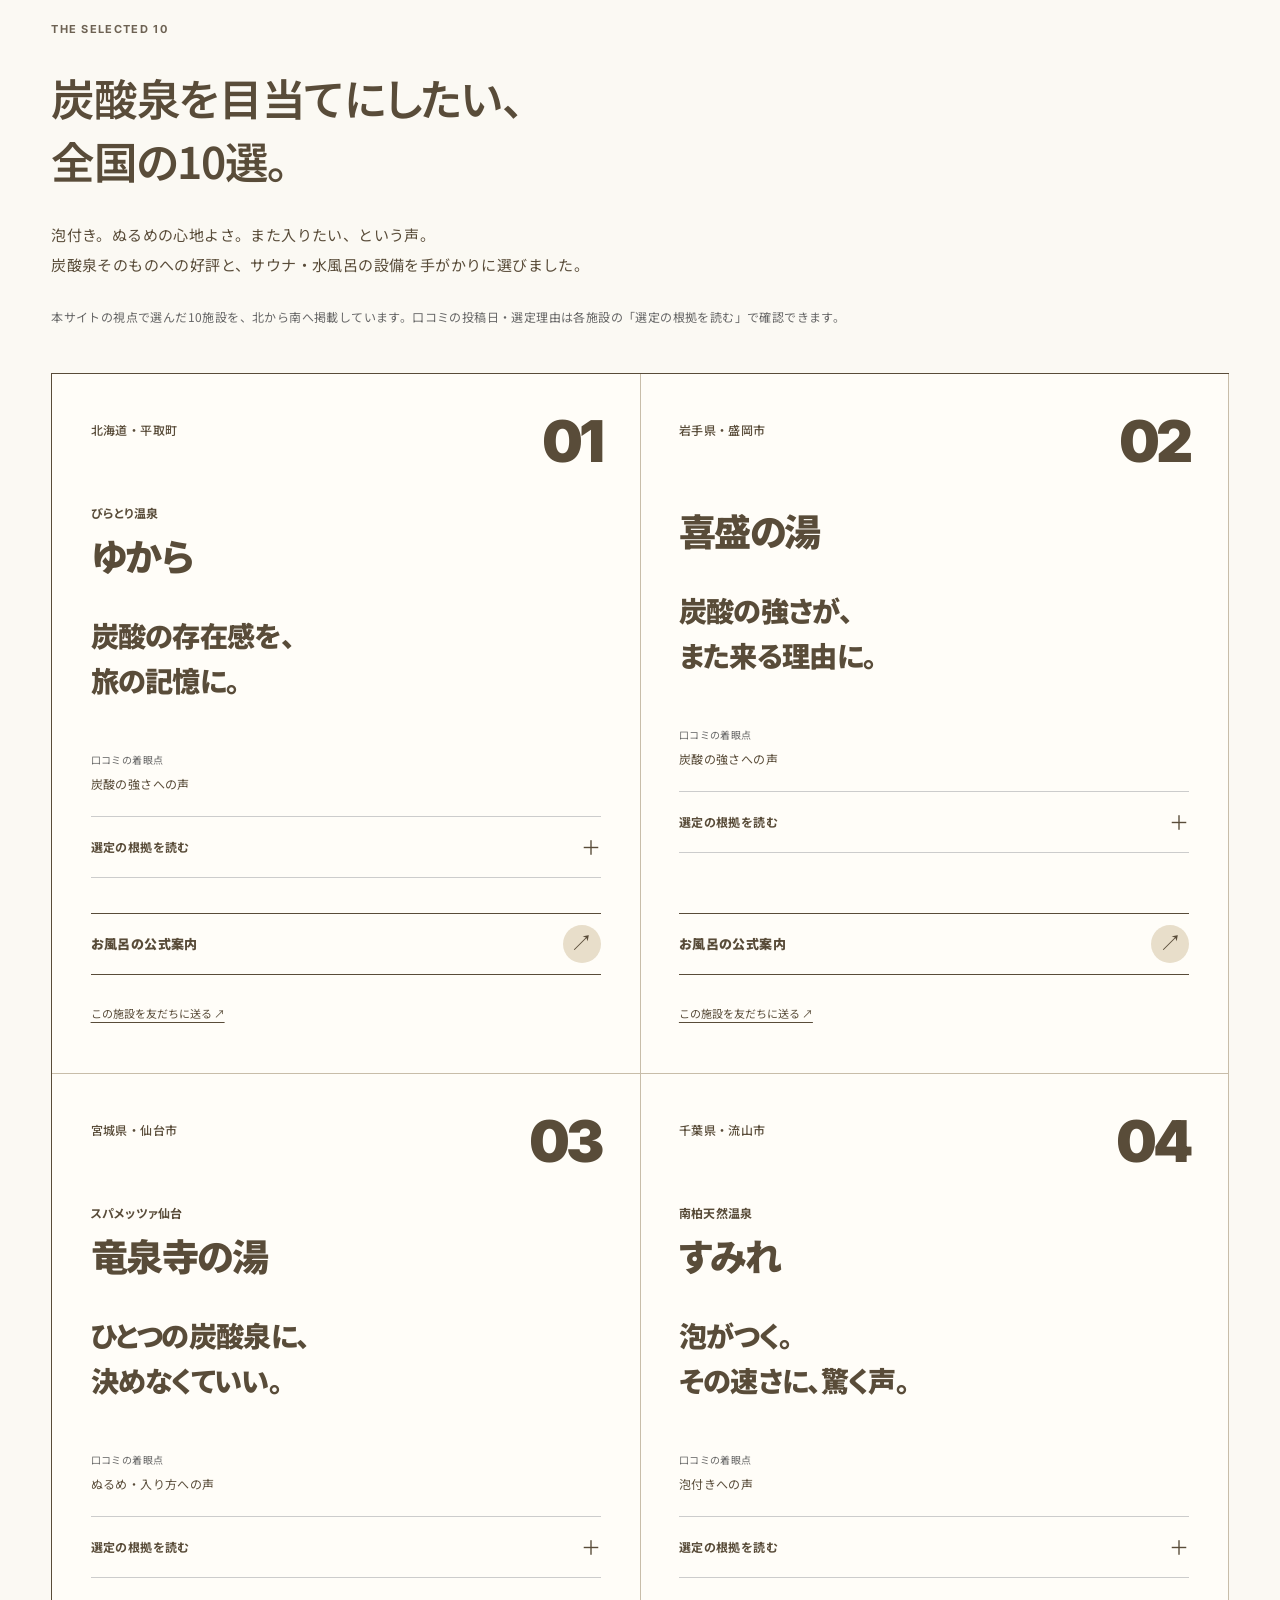
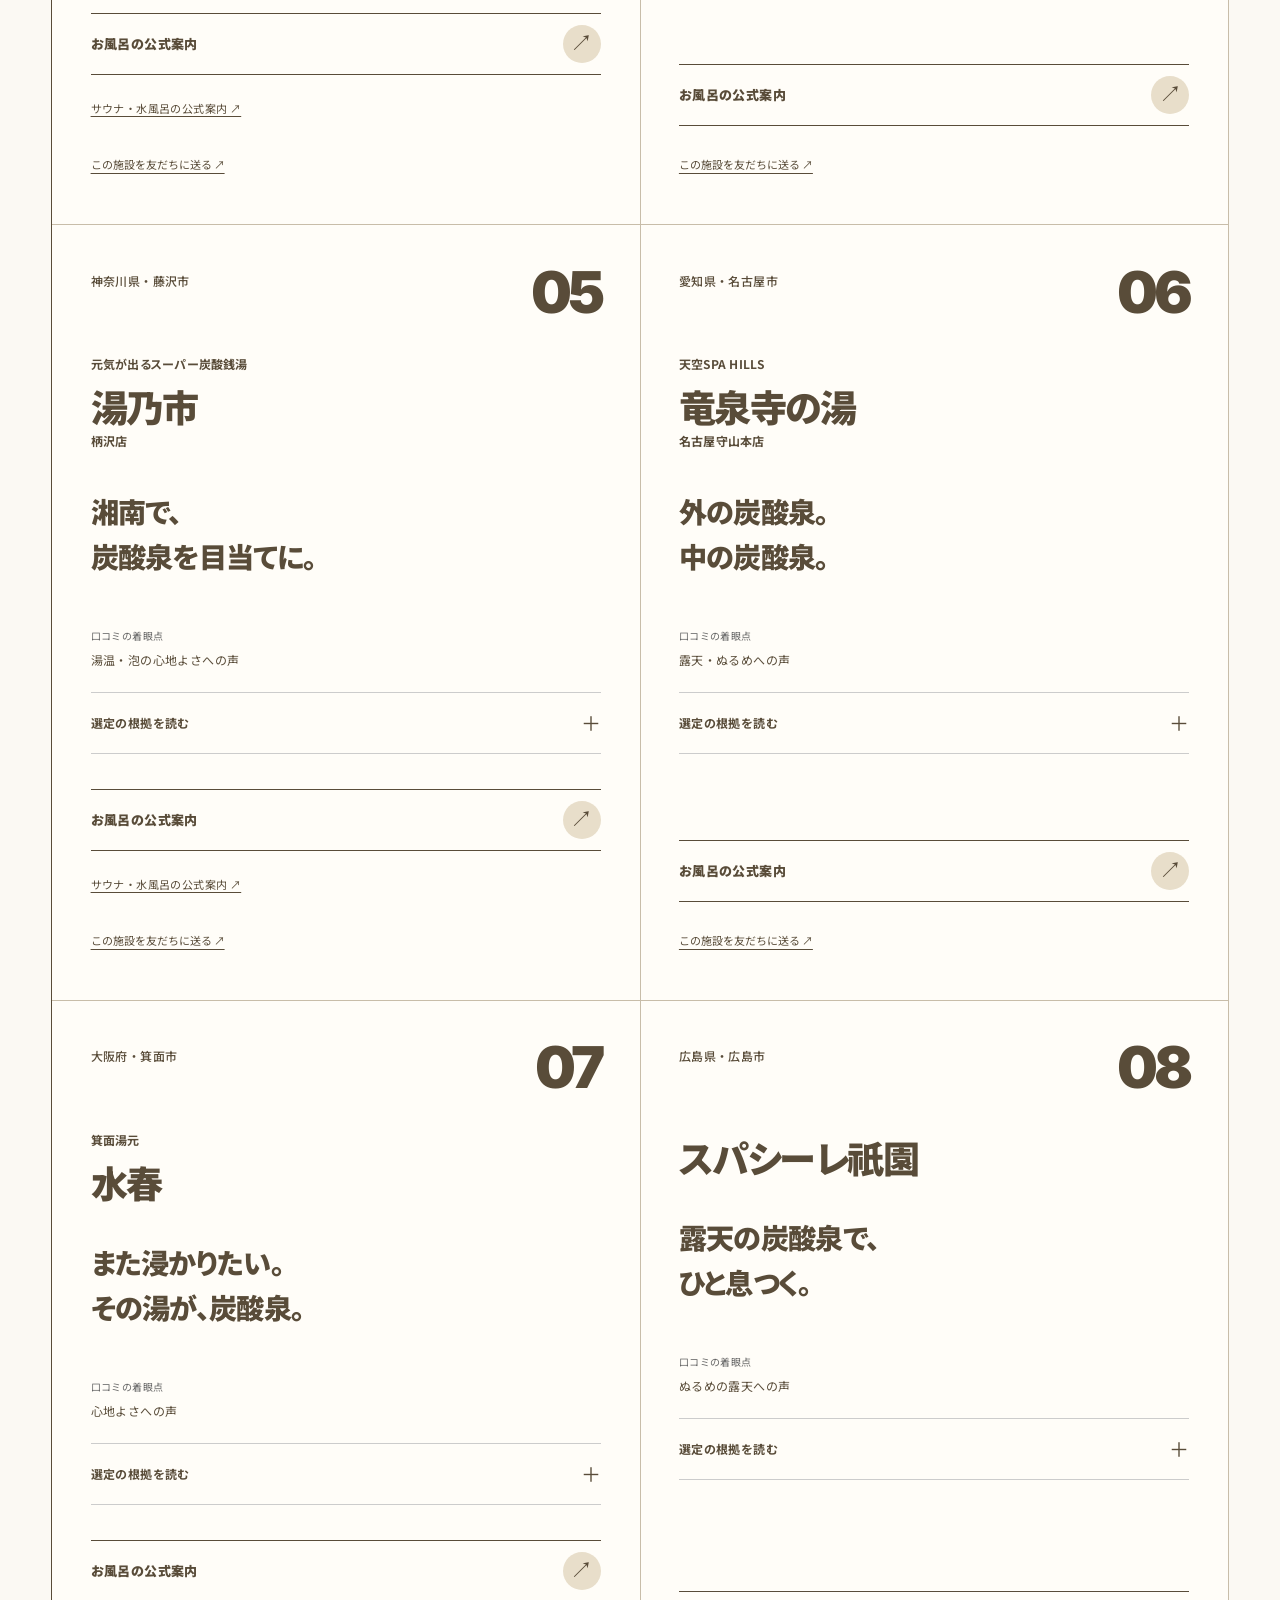
==== commit cae3266a: "Add contextual RIPPLE link beside sensory illustration" ====
--- a/index.html
+++ b/index.html
@@ -1508,6 +1508,7 @@
         </div>
         <div class="panel-bottom"><p class="interaction-hint" aria-live="polite">まずは外から。次は「水風呂」を押してみる。</p><button id="replay" type="button" aria-label="現在の感触の動きをもう一度見る">もう一度 <span aria-hidden="true">↻</span></button></div>
         <p class="diagram-note">個人の感触を、泡と波紋で表したイメージです。</p>
+        <p class="diagram-note">画面の波紋を眺めるなら、<a class="text-link" href="https://djnaoyaman.github.io/1minutes/sensory.html#ripple">1minutes の RIPPLE ↗</a>。水面の広がりを楽しむ、もうひとつの感覚の実験です。入浴中ではなく、水辺を離れた場所でどうぞ。</p>
       </div></div><section class="origin-story" id="origin" aria-labelledby="origin-title"><details class="rest-details"><summary><span>この体験に、名前がつくまで</span><b aria-hidden="true">＋</b></summary><div><p class="latin-label">HOW THIS SITE BEGAN</p><h3 id="origin-title">ひとつの感触から、<br>このサイトができました。</h3><ol>
 <li><span>01</span><h4>感じた。</h4><p>ゆいるの水風呂で、<br>あれ。今度は、内側から。</p></li>
 <li><span>02</span><h4>名前をつけた。</h4><p>ひづめゆで生まれた言葉、<br>「酸冷交代浴」。</p></li>
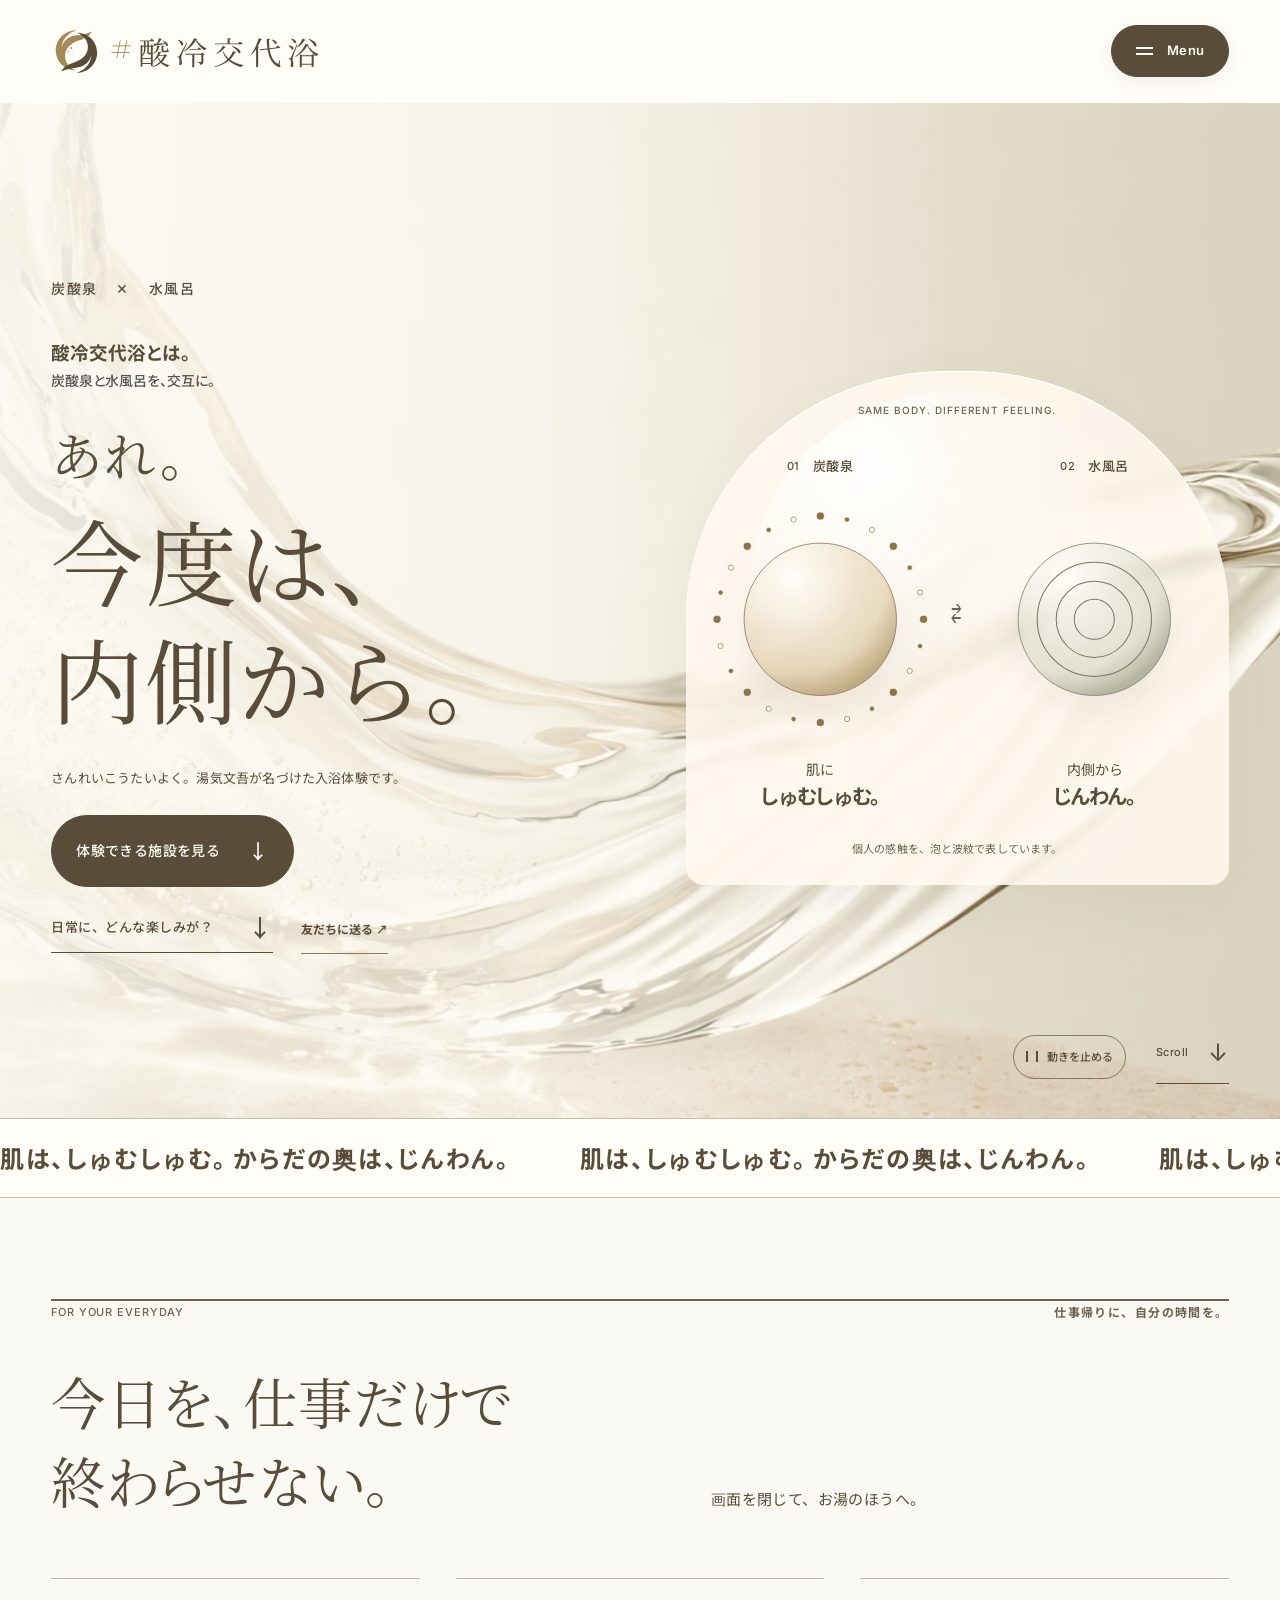
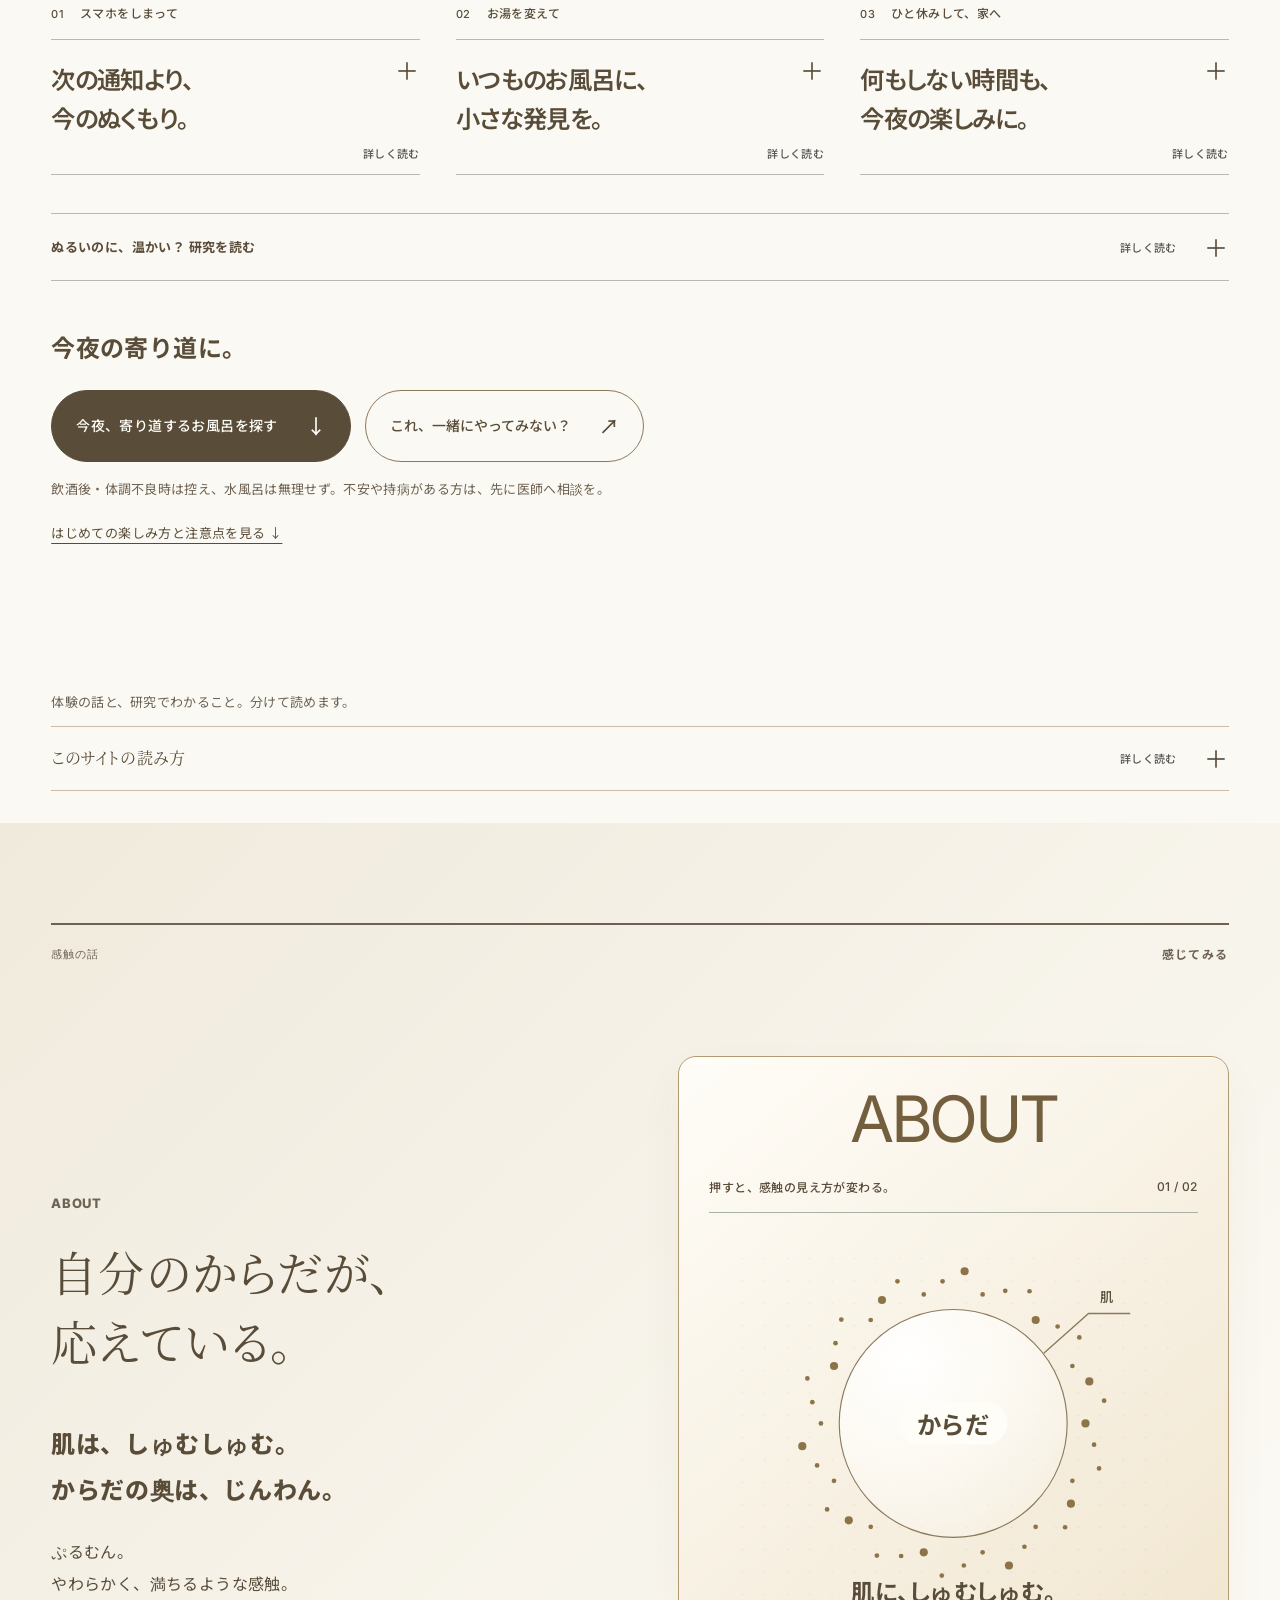
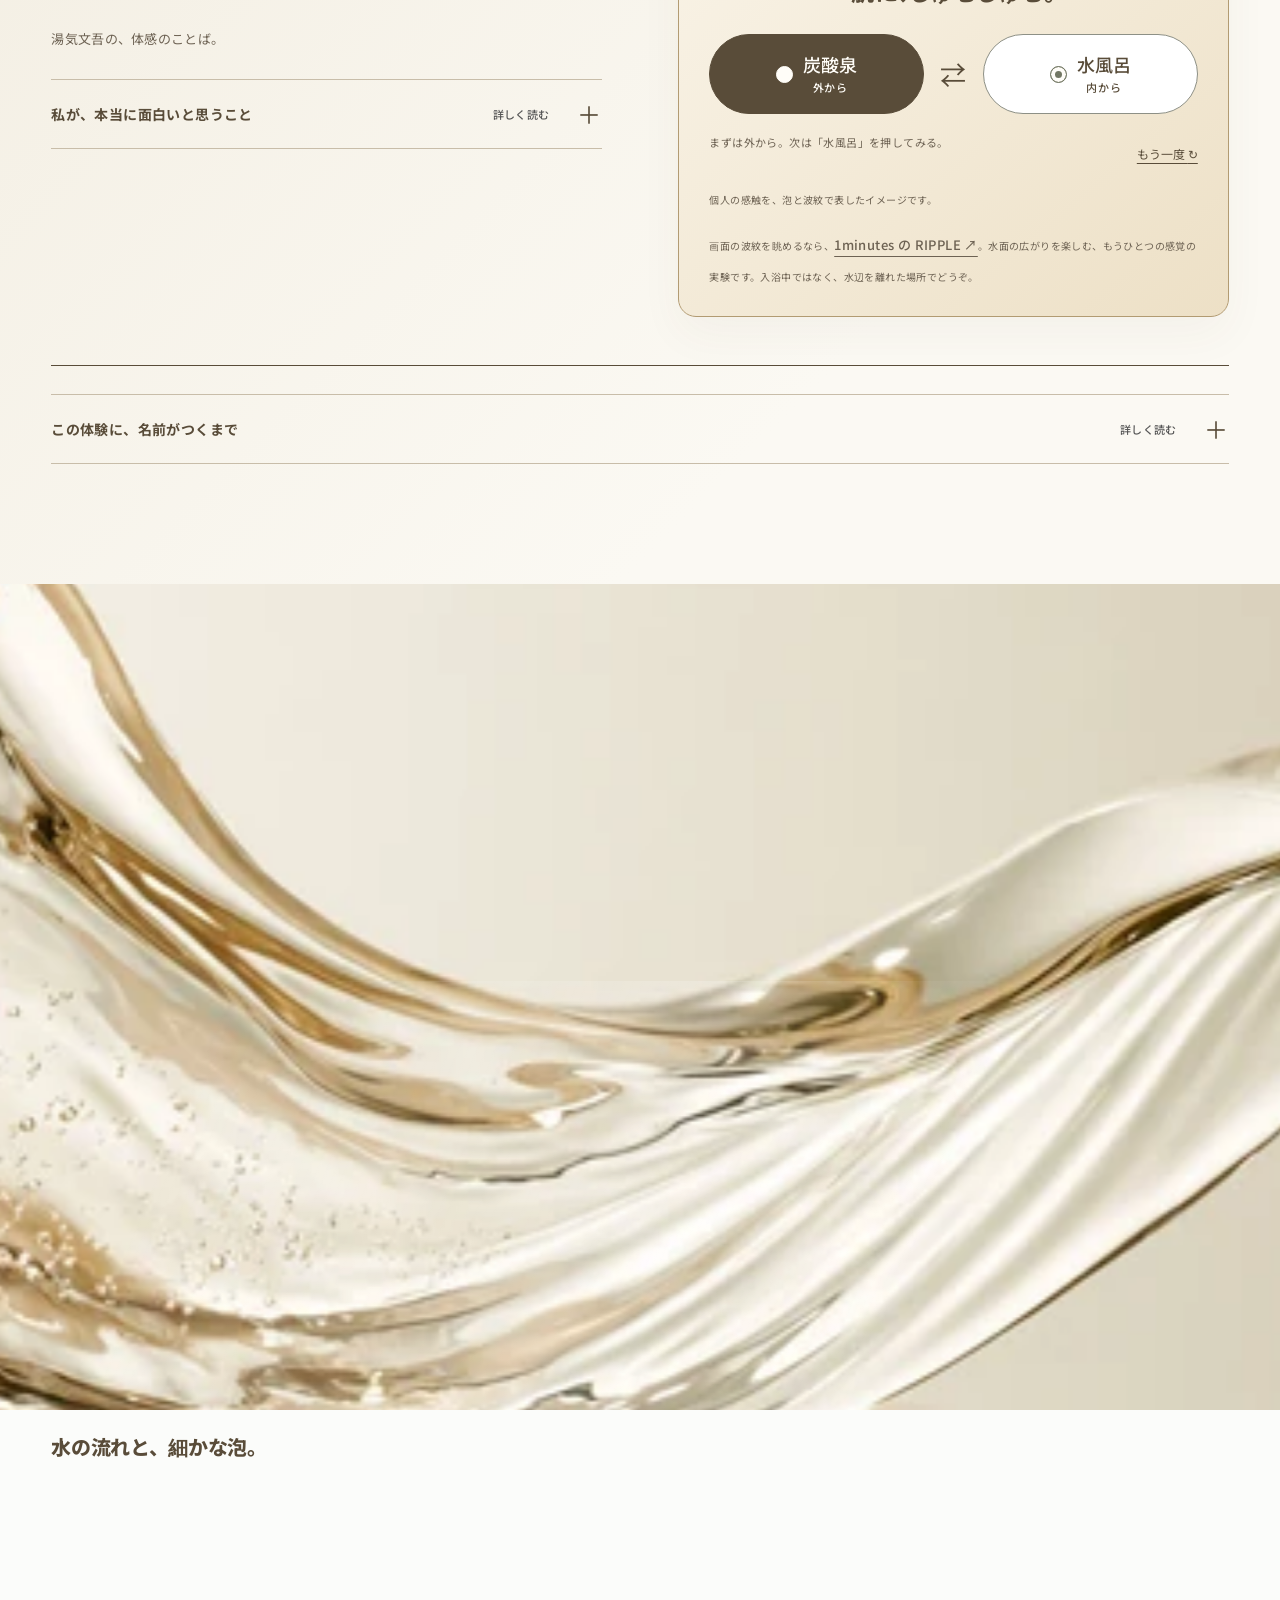
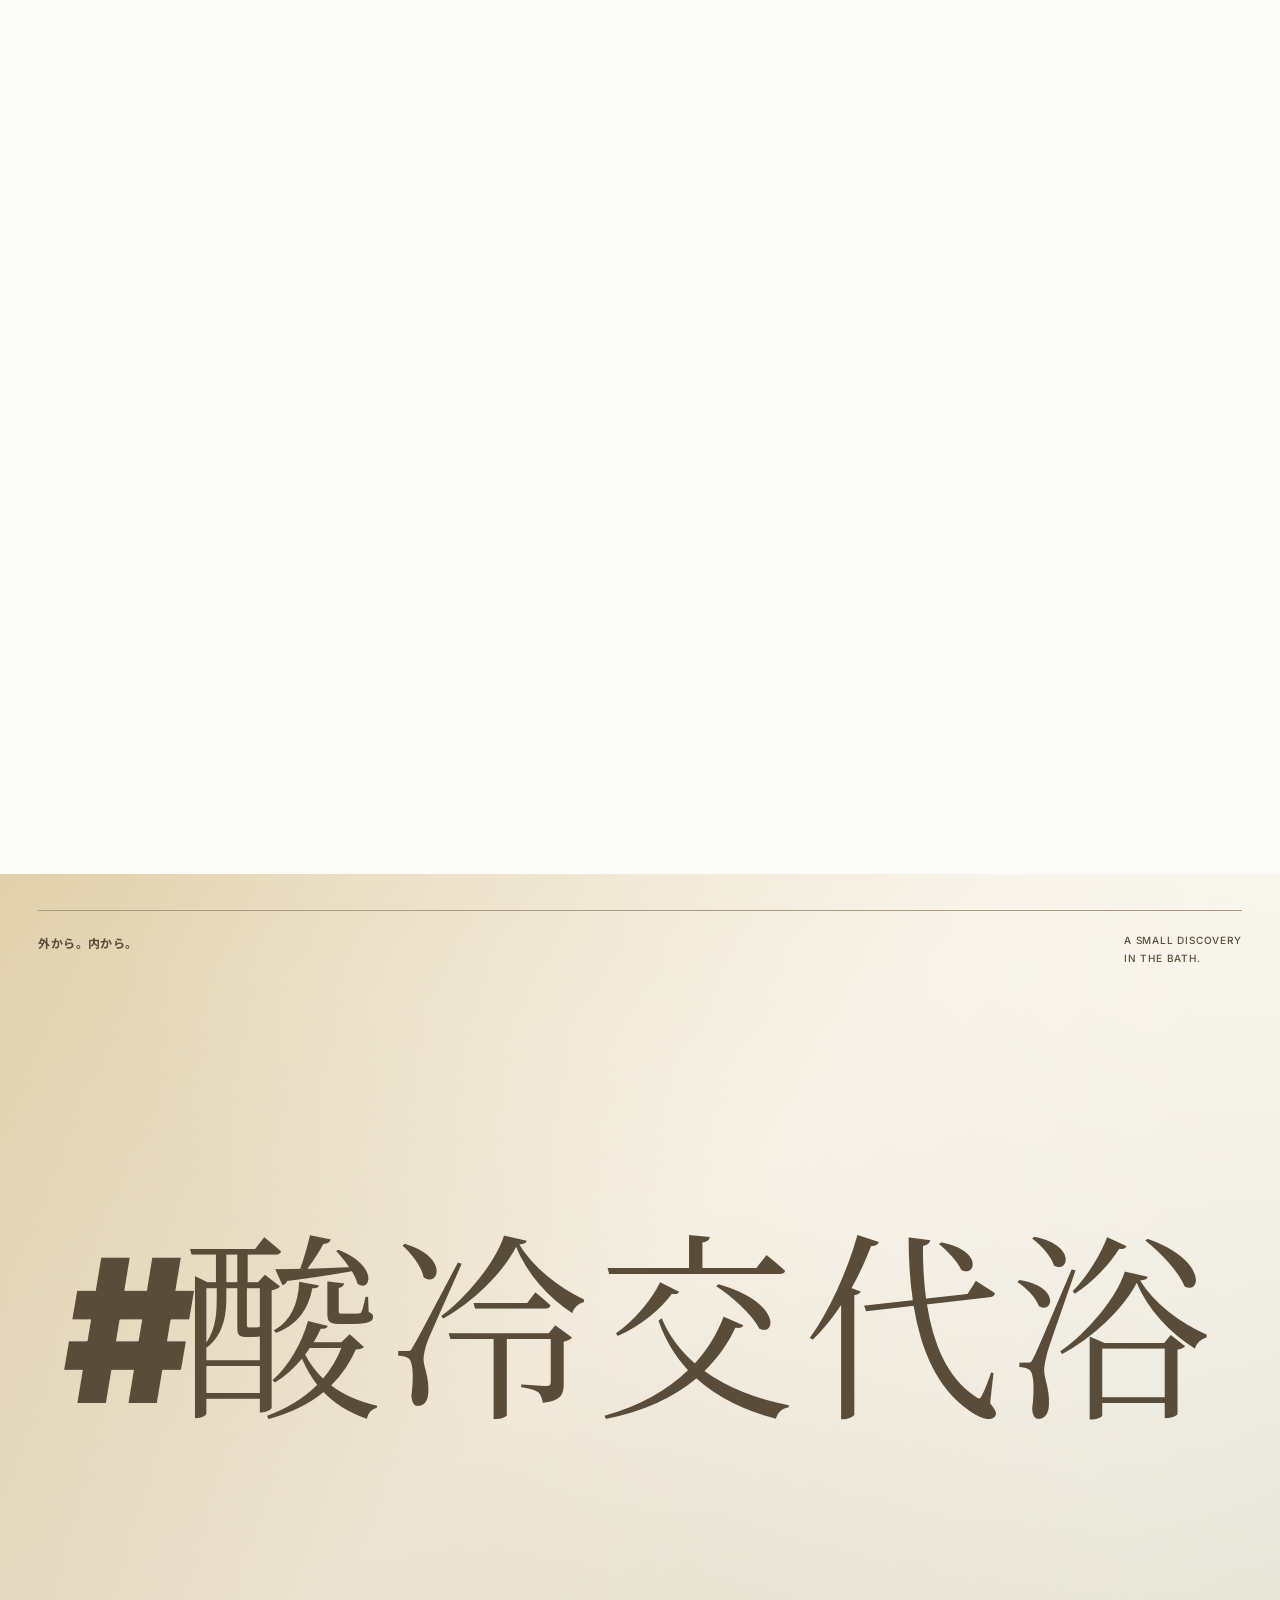
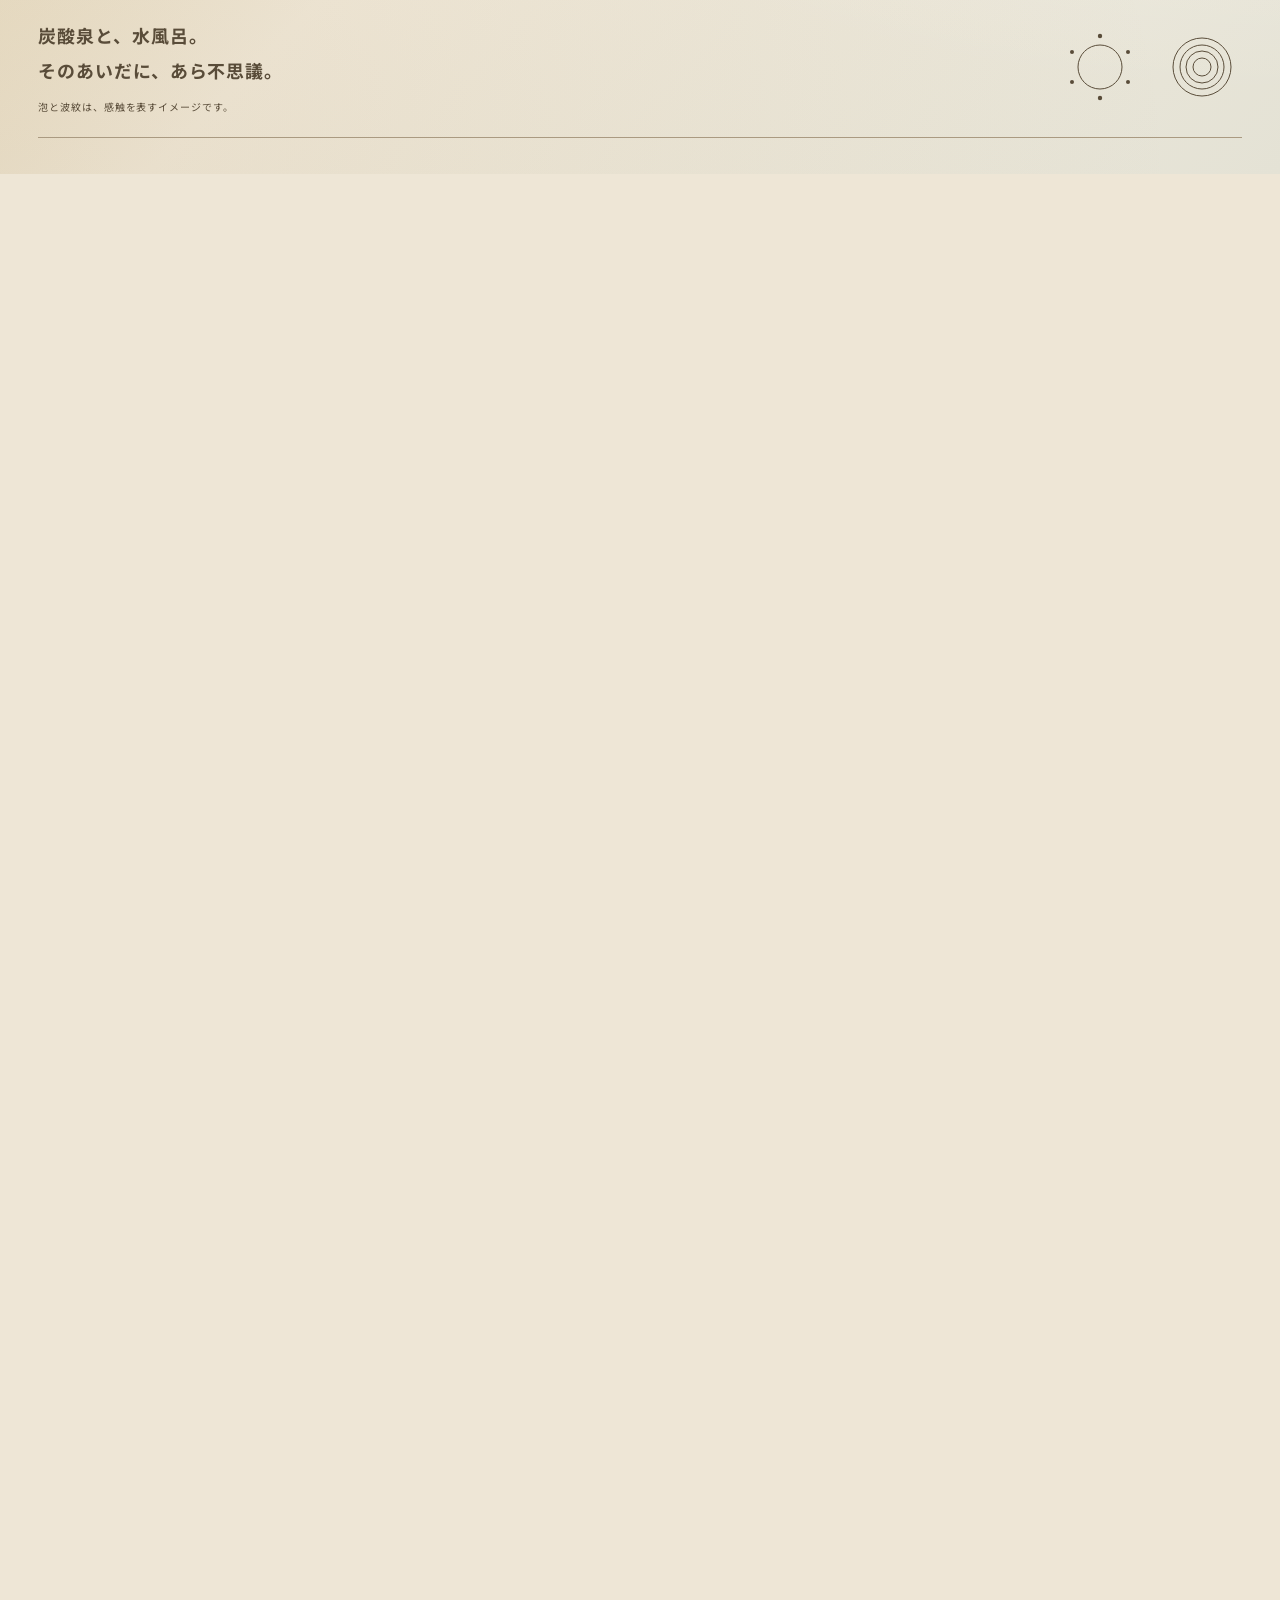
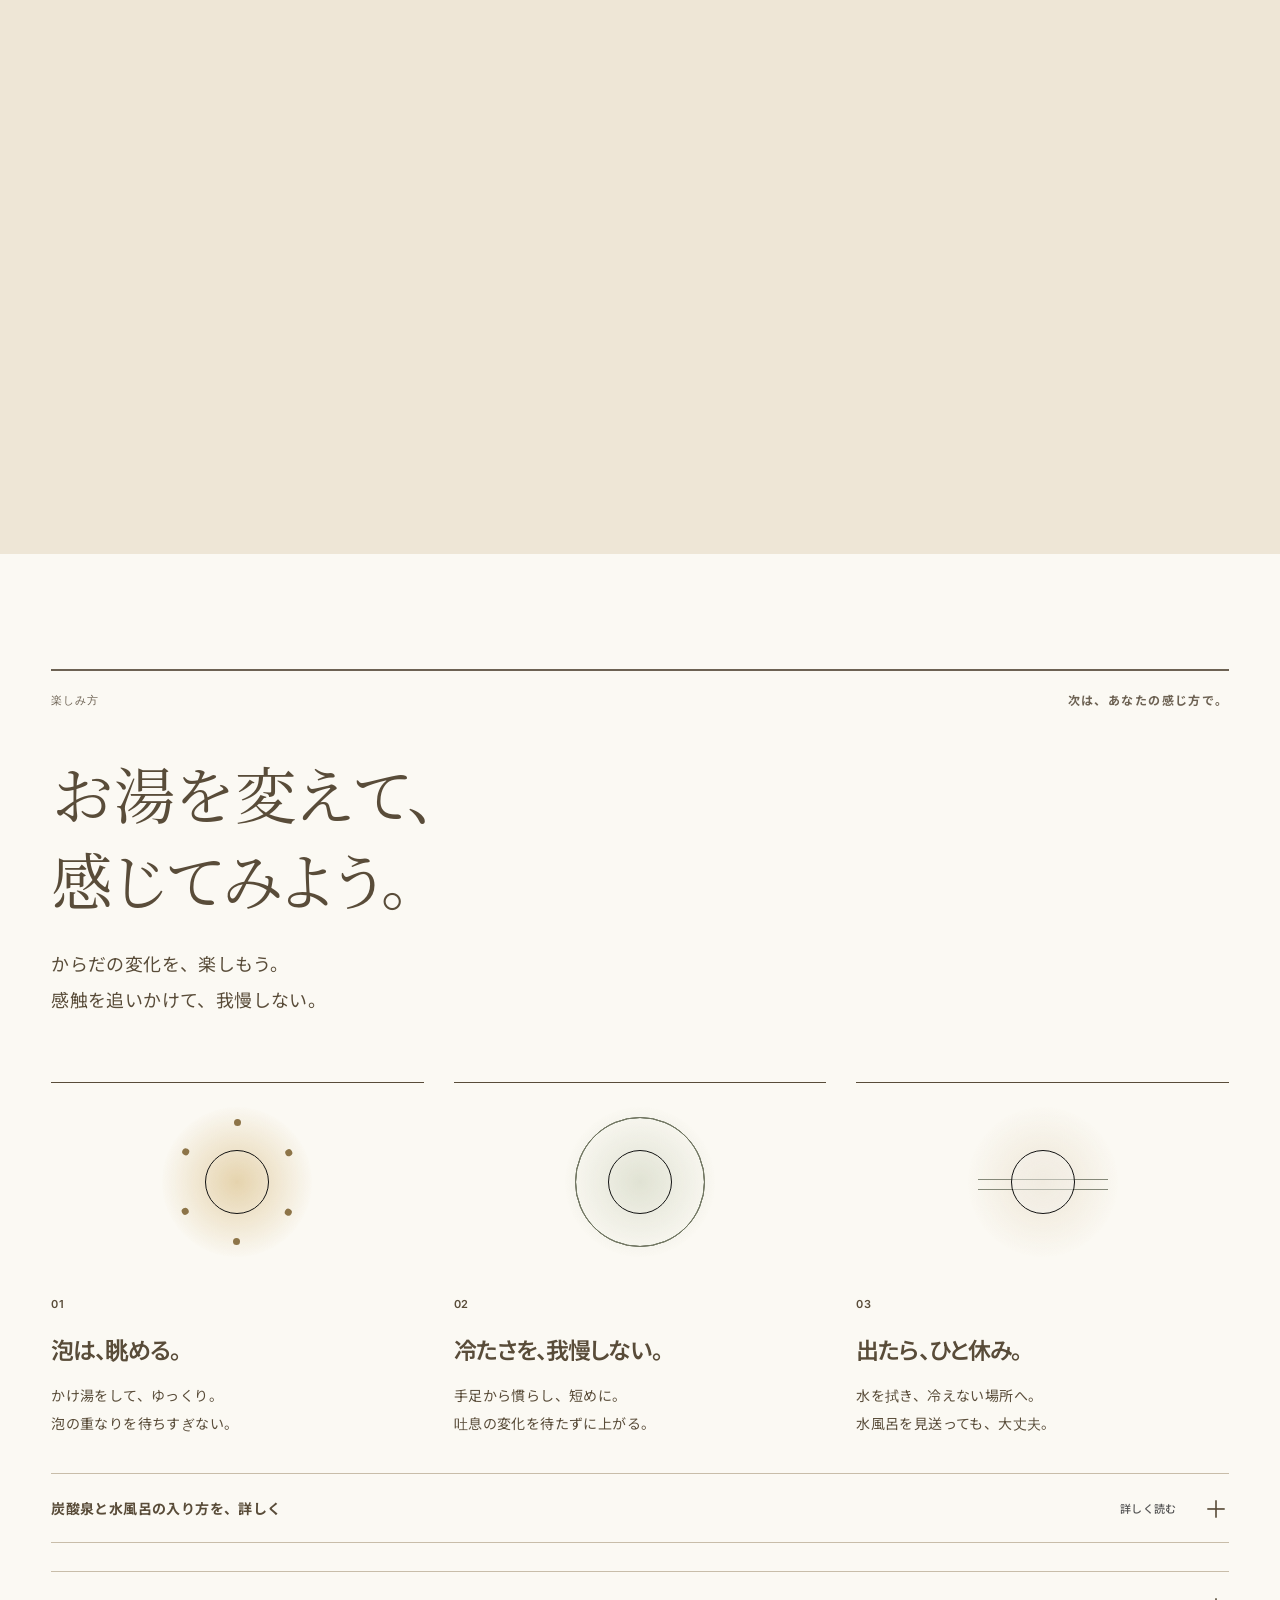
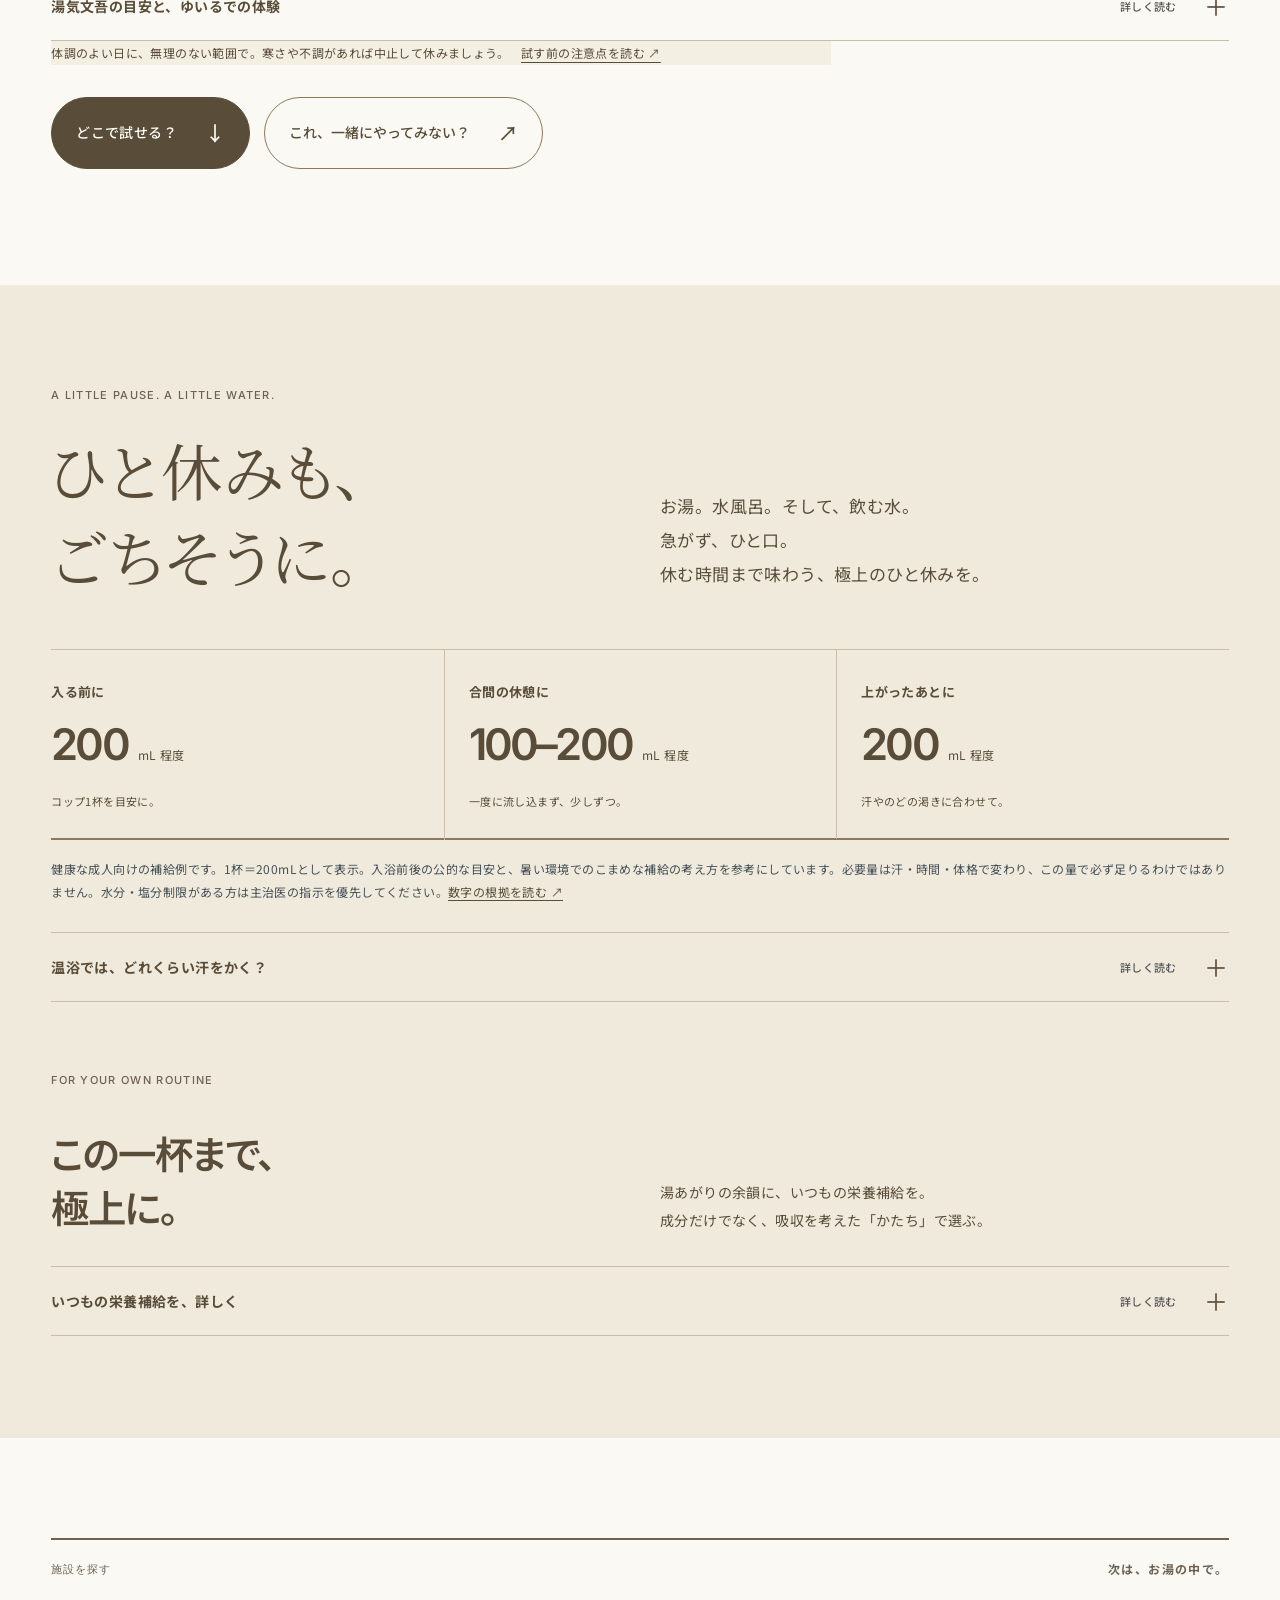
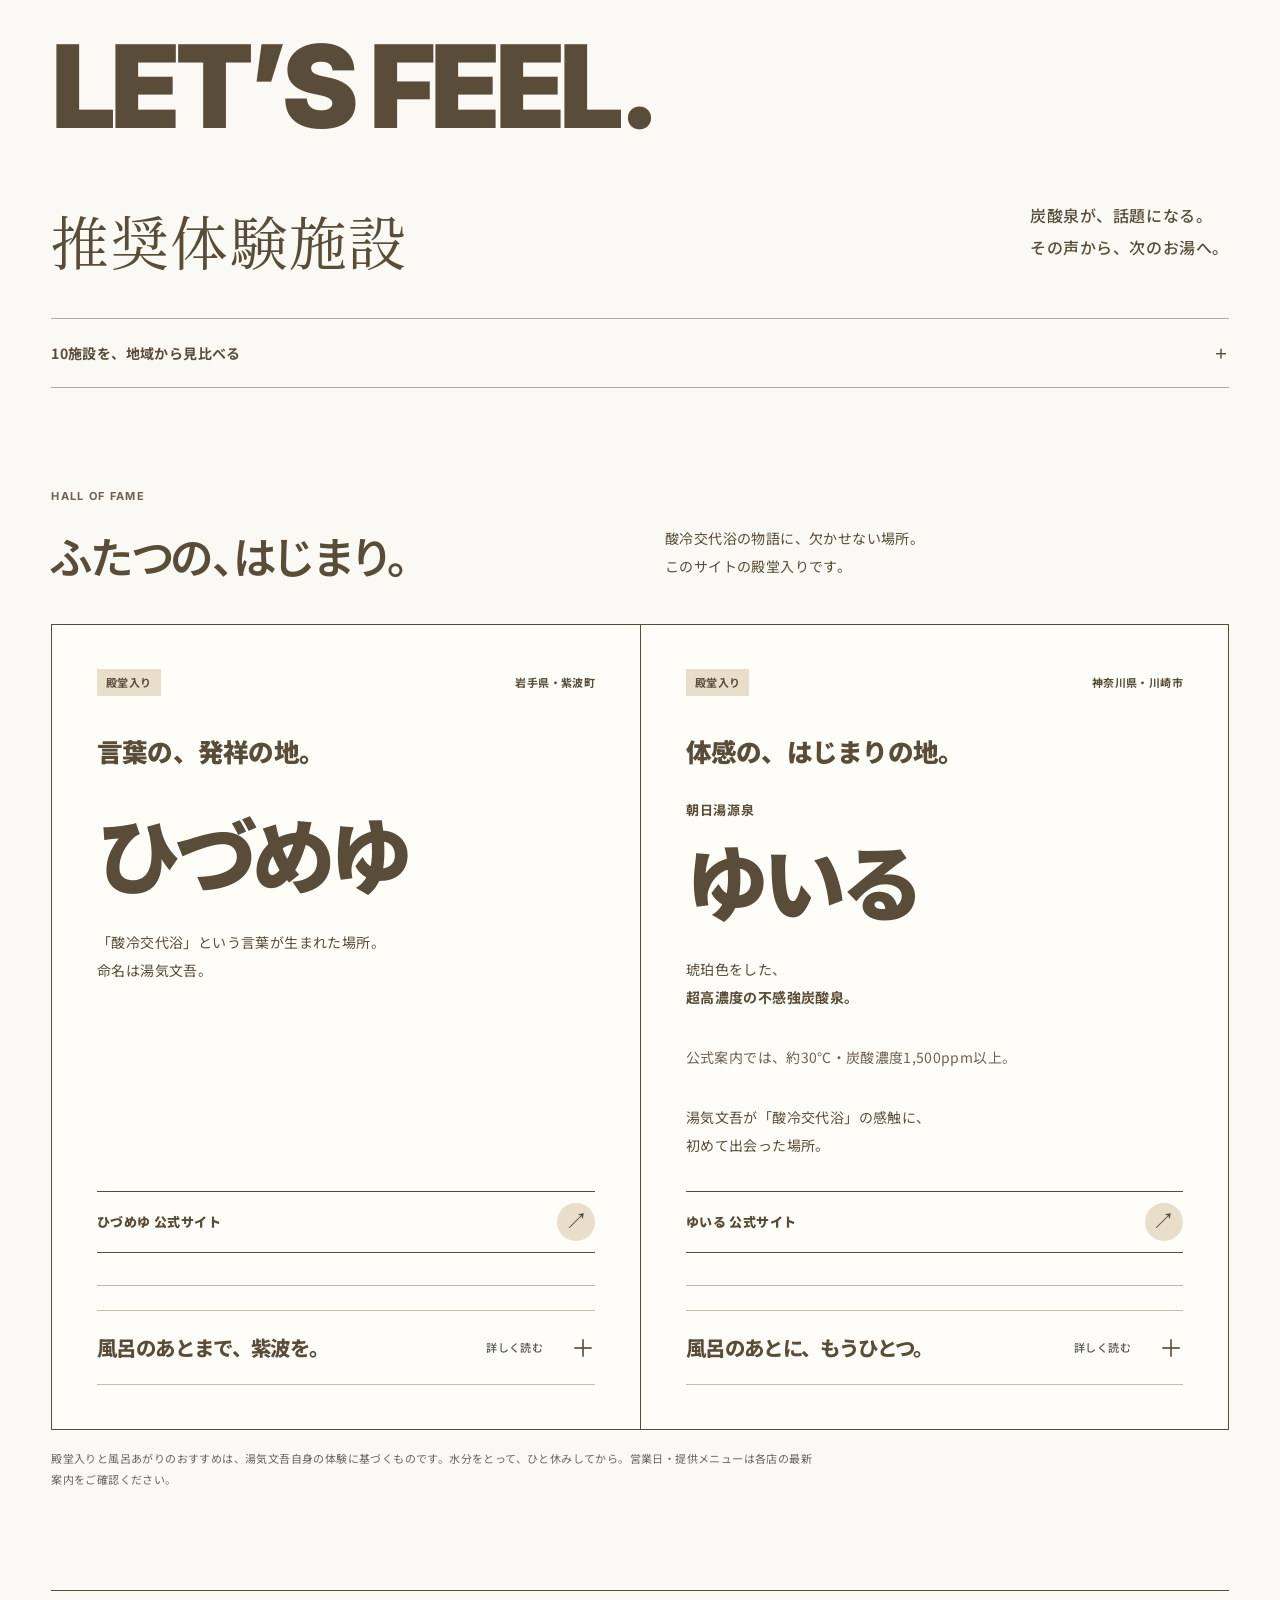
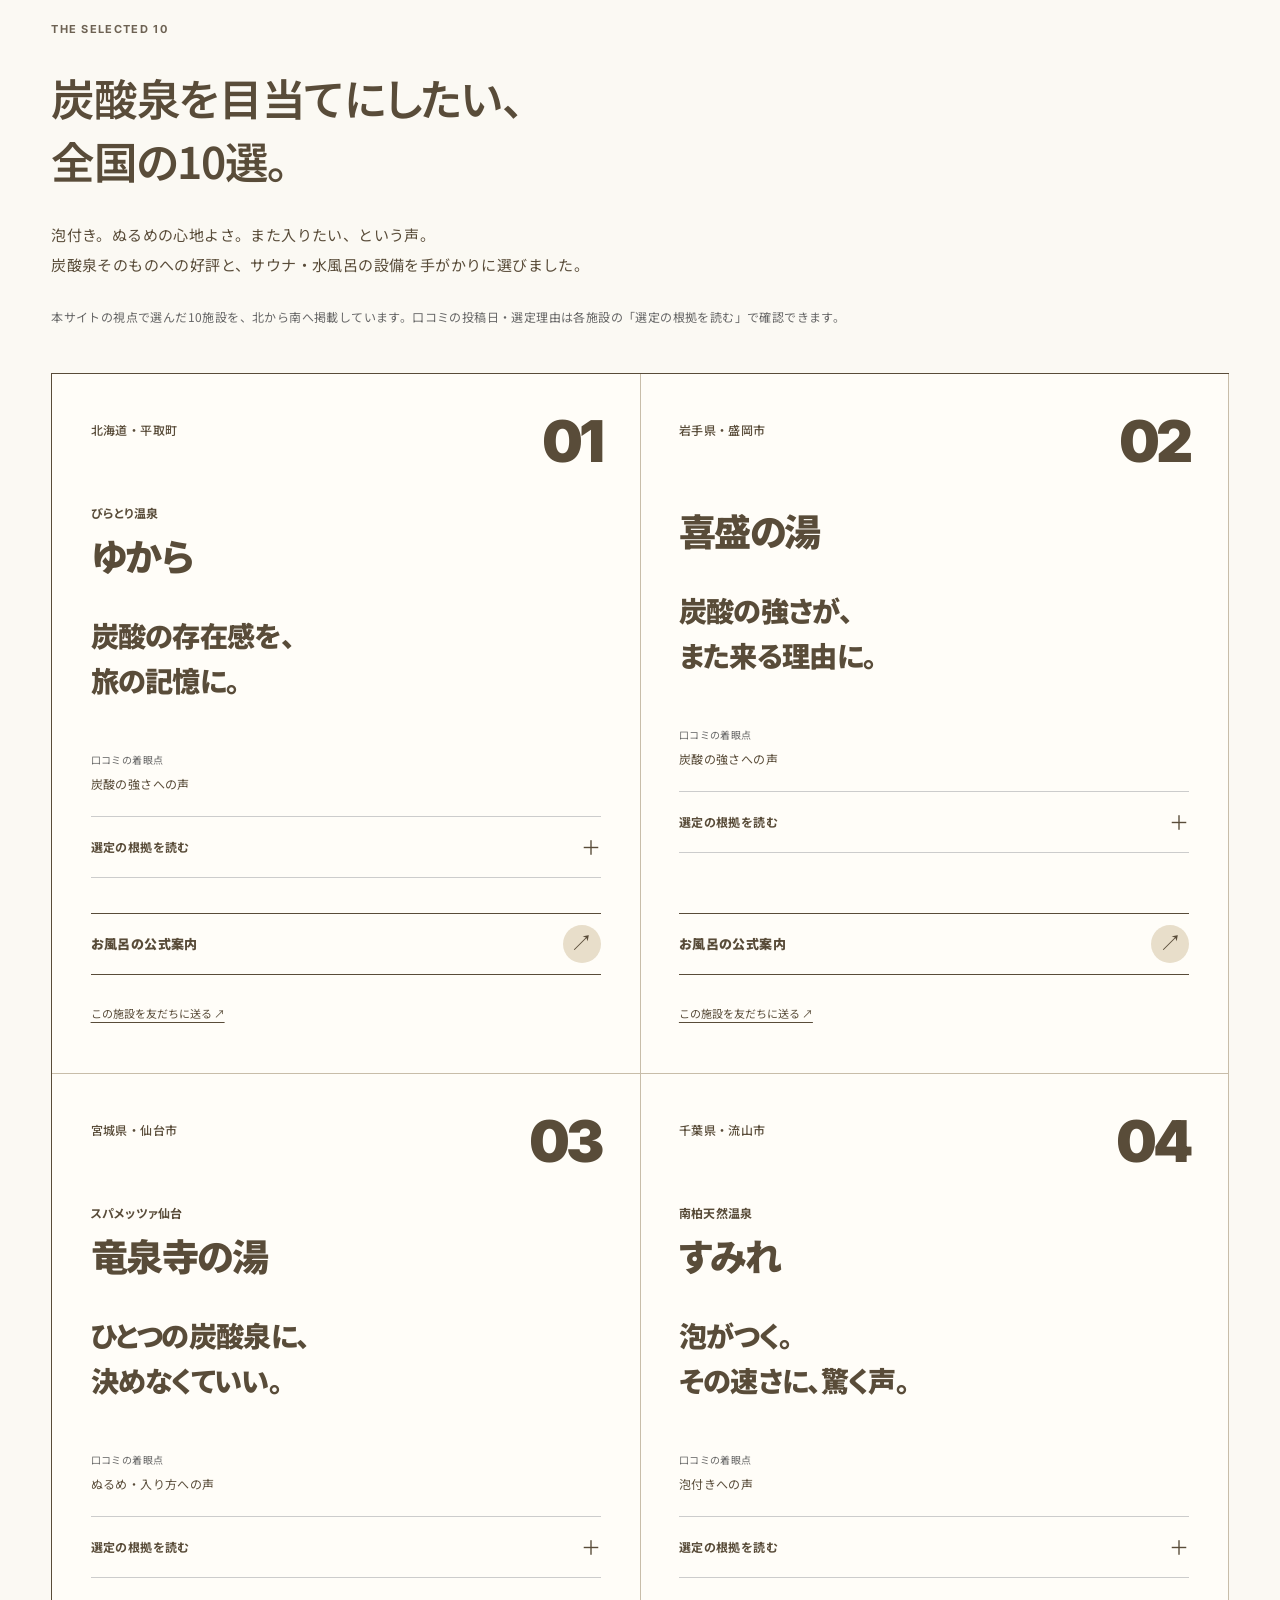
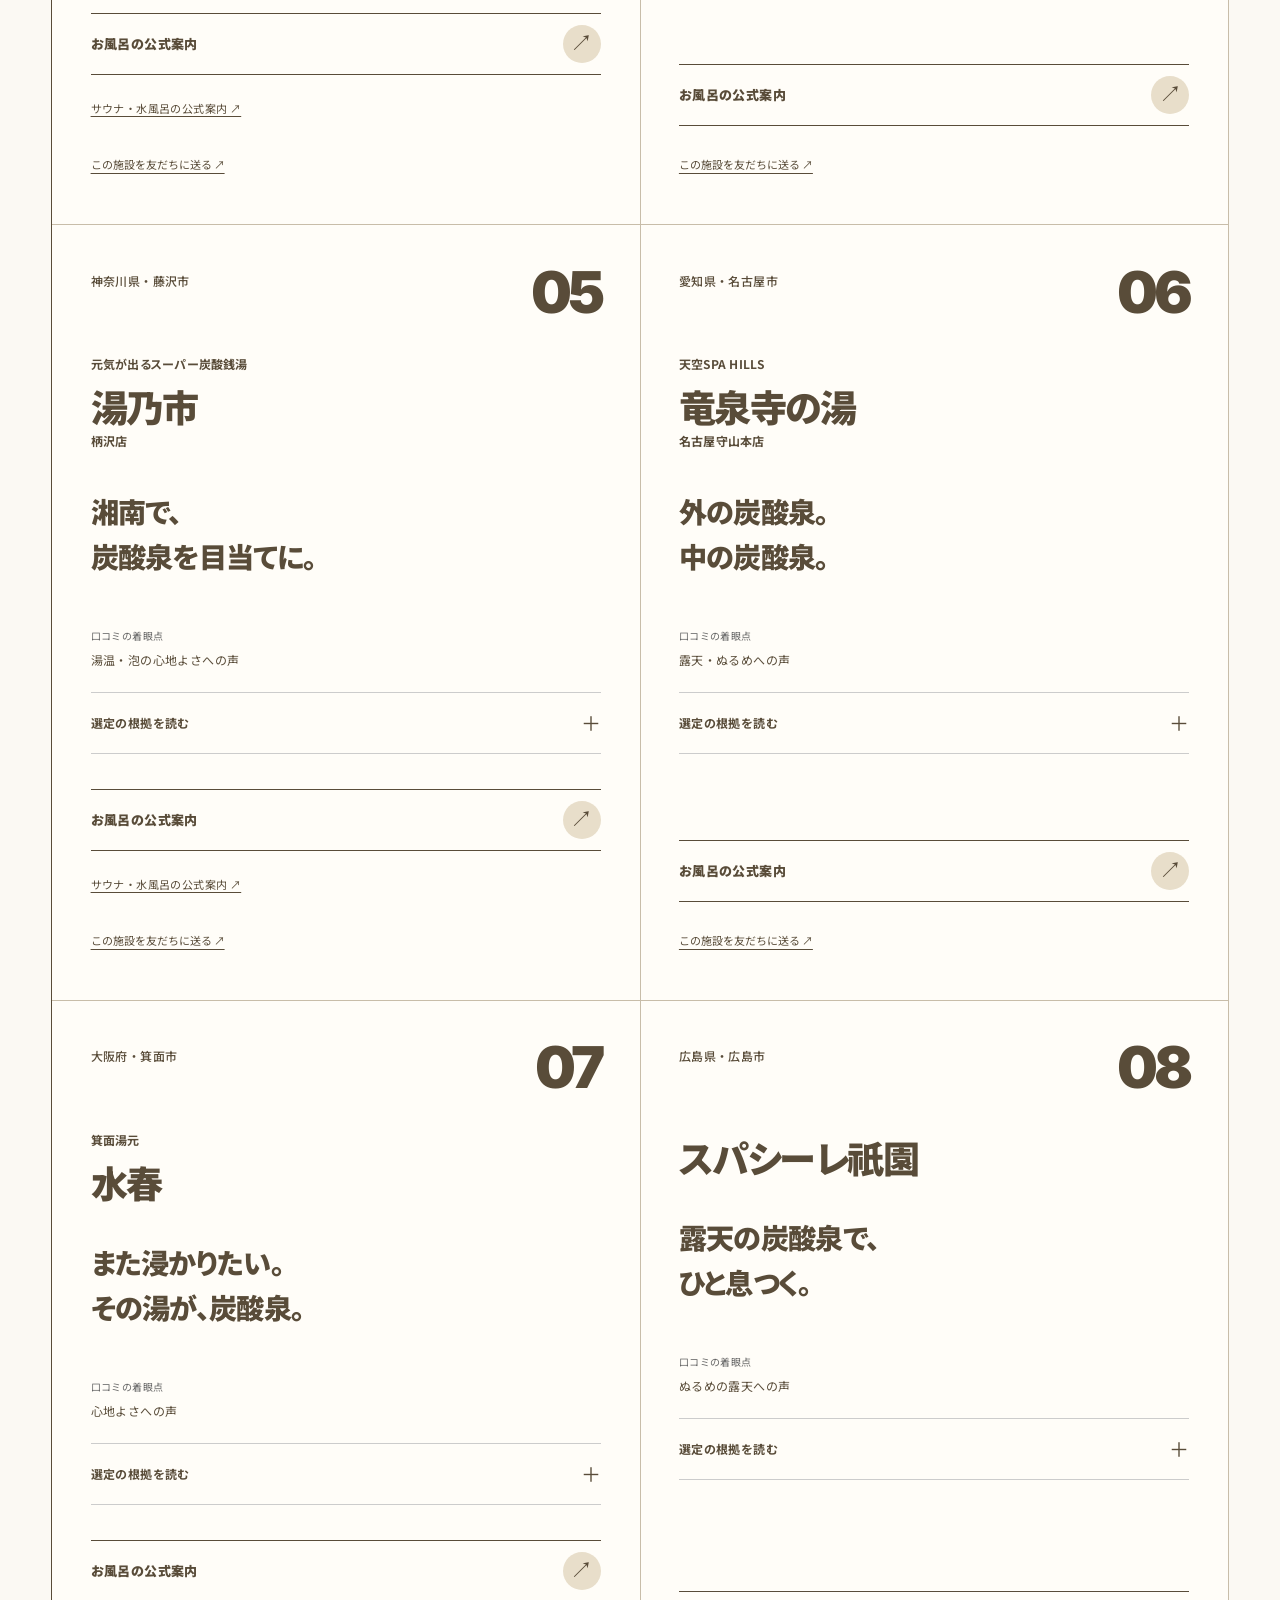
==== commit af4cac87: "Clarify author profile navigation labels" ====
--- a/index.html
+++ b/index.html
@@ -1417,7 +1417,7 @@
   </header>
   <dialog id="site-menu" aria-labelledby="menu-title">
     <div class="menu-inner"><button id="menu-close" class="menu-close" type="button" aria-label="メニューを閉じる">×</button><p class="menu-brand" id="menu-title"><img class="brand-logo" src="assets/sanrei-wordmark-compact.svg" width="550" height="100" alt="#酸冷交代浴"><span class="sr-only">のススメ</span></p><p class="menu-eyebrow">外から。内から。あら、不思議。</p>
-    <nav aria-label="サイトメニュー"><a href="#everyday"><span>日常に、どんな楽しみが？</span><b aria-hidden="true">↗</b></a><a href="#try"><span>感じてみよう</span><b aria-hidden="true">↗</b></a><a href="#places"><span>どこで試せる？</span><b aria-hidden="true">↗</b></a><a href="#partners"><span>協力施設</span><b aria-hidden="true">↗</b></a><a href="#invite"><span>一緒に行く人に送る</span><b aria-hidden="true">↗</b></a><a href="#curiosity"><span>なぜ？を確かめる</span><b aria-hidden="true">↗</b></a><a href="guide.html"><span>お湯とサウナを知る</span><b aria-hidden="true">↗</b></a><a href="quiz.html"><span>100問クイズで遊ぶ</span><b aria-hidden="true">↗</b></a><a href="profile.html"><span>湯気文吾について</span><b aria-hidden="true">↗</b></a></nav>
+    <nav aria-label="サイトメニュー"><a href="#everyday"><span>日常に、どんな楽しみが？</span><b aria-hidden="true">↗</b></a><a href="#try"><span>感じてみよう</span><b aria-hidden="true">↗</b></a><a href="#places"><span>どこで試せる？</span><b aria-hidden="true">↗</b></a><a href="#partners"><span>協力施設</span><b aria-hidden="true">↗</b></a><a href="#invite"><span>一緒に行く人に送る</span><b aria-hidden="true">↗</b></a><a href="#curiosity"><span>なぜ？を確かめる</span><b aria-hidden="true">↗</b></a><a href="guide.html"><span>お湯とサウナを知る</span><b aria-hidden="true">↗</b></a><a href="quiz.html"><span>100問クイズで遊ぶ</span><b aria-hidden="true">↗</b></a><a href="profile.html"><span>作者・湯気文吾について</span><b aria-hidden="true">↗</b></a></nav>
     <button class="motion-toggle" type="button" data-motion-toggle aria-pressed="false" hidden><span>動きを止める</span></button><p class="menu-bottom">SANREI KOTAIYOKU<br>A SMALL DISCOVERY IN THE BATH.</p></div>
   </dialog>
 
@@ -1514,7 +1514,7 @@
 <li><span>02</span><h4>名前をつけた。</h4><p>ひづめゆで生まれた言葉、<br>「酸冷交代浴」。</p></li>
 <li><span>03</span><h4>調べた。</h4><p>何℃で、何ppmか。<br>肌の血流は、どう変わるか。</p></li>
 <li><span>04</span><h4>まとめた。</h4><p>感じたことと、分かったこと。<br>次に試す人の手がかりに。</p></li>
-</ol><p class="origin-credit">記録　<a class="author-profile-link" href="profile.html" rel="author">湯気文吾のプロフィール <span aria-hidden="true">↗</span></a></p></div></details></section></div></section>    <figure class="editorial-photo wrap" id="photo" aria-labelledby="photo-caption"><div class="photo-stage">
+</ol><p class="origin-credit">記録　<a class="author-profile-link" href="profile.html" rel="author">作者・湯気文吾について <span aria-hidden="true">↗</span></a></p></div></details></section></div></section>    <figure class="editorial-photo wrap" id="photo" aria-labelledby="photo-caption"><div class="photo-stage">
       <picture><source type="image/webp" srcset="assets/sanrei-water-640-20261030.webp 640w, assets/sanrei-water-960-20261030.webp 960w, assets/sanrei-water-1456-20261030.webp 1456w" sizes="(min-width: 1312px) 1200px, (max-width: 740px) calc(100vw - 40px), 92vw"><img src="assets/sanrei-water-1456-20261030.webp" width="1456" height="816" loading="lazy" decoding="async" alt="淡いゴールドの光を受けて弧を描く透明な水の流れと、左側に広がる細かな泡。"></picture>
       <figcaption id="photo-caption"><span>水の流れと、細かな泡。</span></figcaption></div>
     </figure>
@@ -1732,7 +1732,7 @@
       </ol><p class="small">今回の入浴案内の資料確認日 2026年10月23日。</p><p class="small">既存資料確認日 2026年10月22日。<a href="#reading-note">このサイトの読み方</a></p></div></details>
     </section>    </section>
   </main>
-  <footer><a href="#top" class="brand"><img class="brand-logo" src="assets/sanrei-wordmark-compact.svg" width="550" height="100" alt="#酸冷交代浴"><span class="sr-only">のススメ</span></a><span id="author">記録<br><a href="profile.html" rel="author">湯気文吾のプロフィール ↗</a></span><span class="footer-en">FEEL. WONDER. THINK.<small class="site-updated">更新 <time datetime="2026-10-31">2026.10.31（作者情報の整理）</time></small></span><a class="footer-top-link" href="#top">ページの先頭へ ↑</a></footer>
+  <footer><a href="#top" class="brand"><img class="brand-logo" src="assets/sanrei-wordmark-compact.svg" width="550" height="100" alt="#酸冷交代浴"><span class="sr-only">のススメ</span></a><span id="author">記録<br><a href="profile.html" rel="author">作者・湯気文吾について ↗</a></span><span class="footer-en">FEEL. WONDER. THINK.<small class="site-updated">更新 <time datetime="2026-10-31">2026.10.31（作者情報の整理）</time></small></span><a class="footer-top-link" href="#top">ページの先頭へ ↑</a></footer>
 <nav class="reading-tools" aria-label="ページの移動" aria-hidden="true" hidden inert><a class="back-to-top" href="#top"><span>上に戻る</span><span aria-hidden="true">↑</span></a></nav>
 <script>
 /* Small, explicit events for the public site. Never inject analytics into previews. */
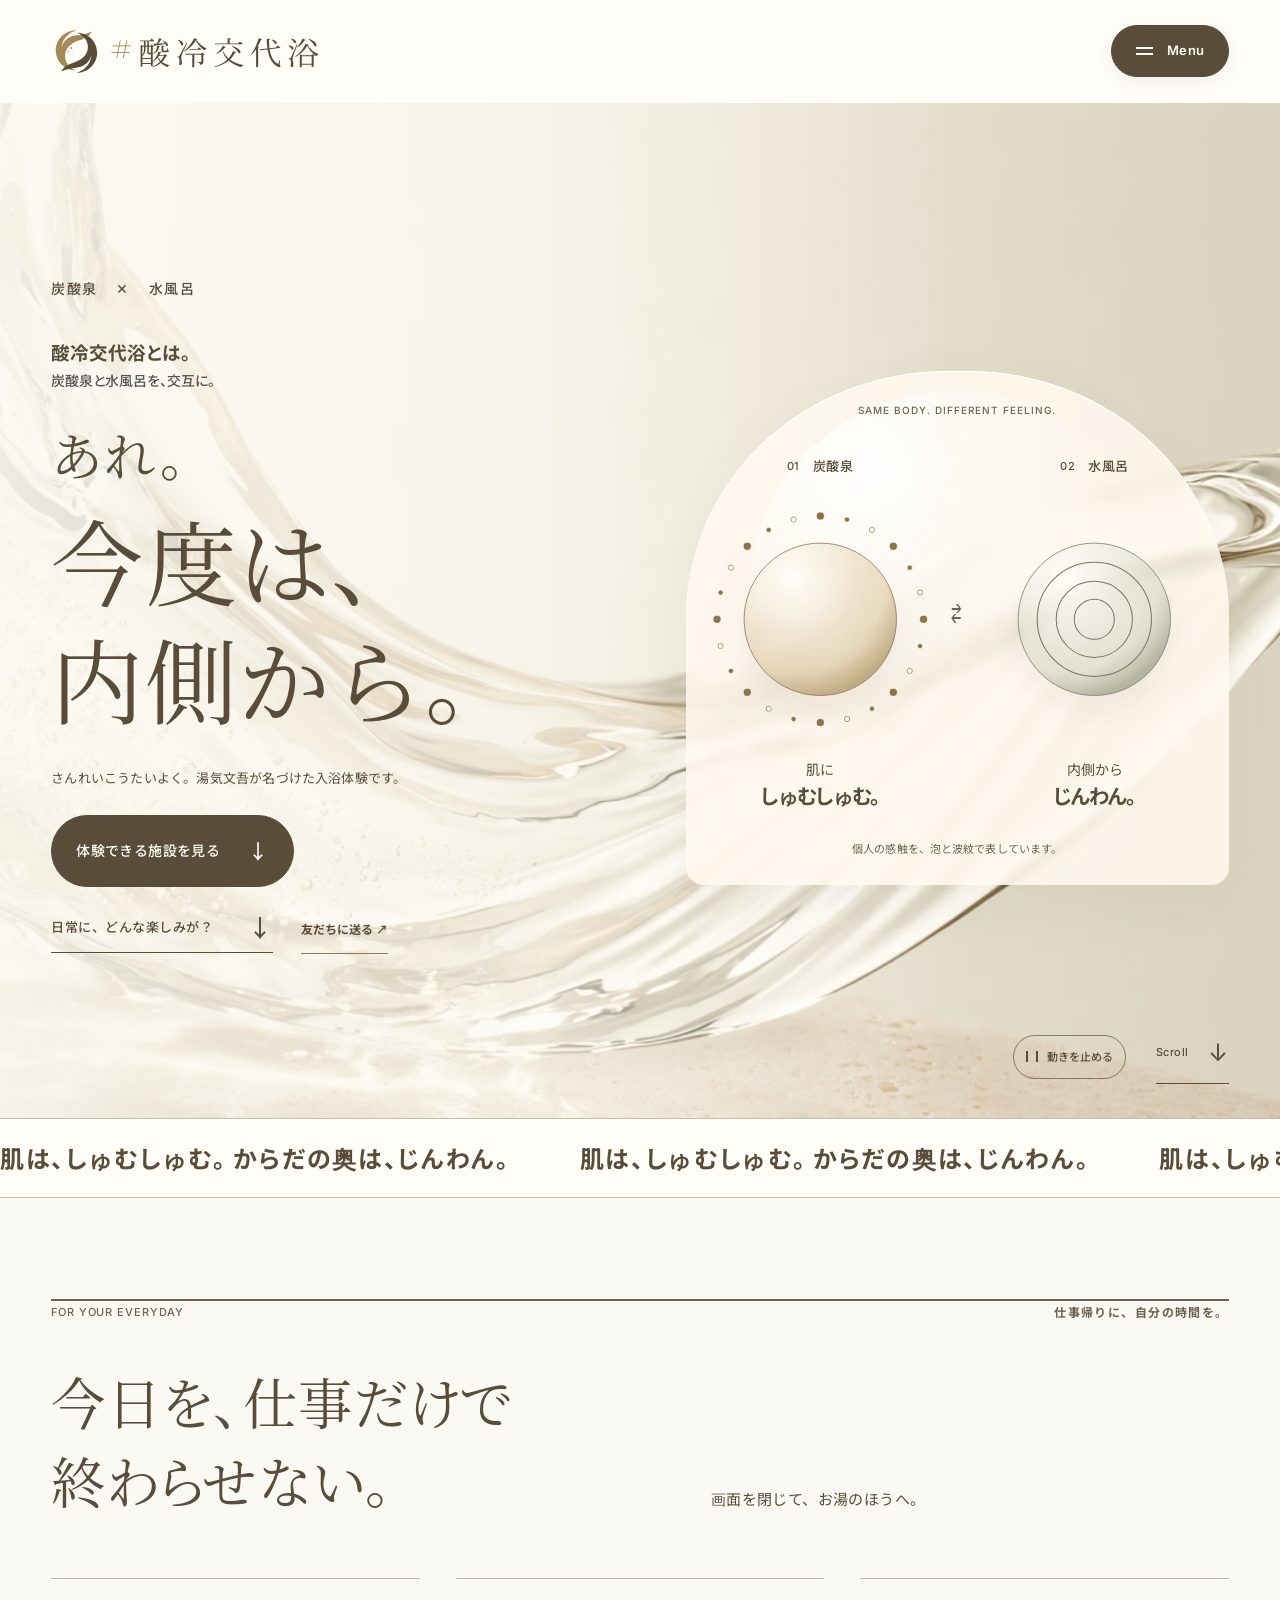
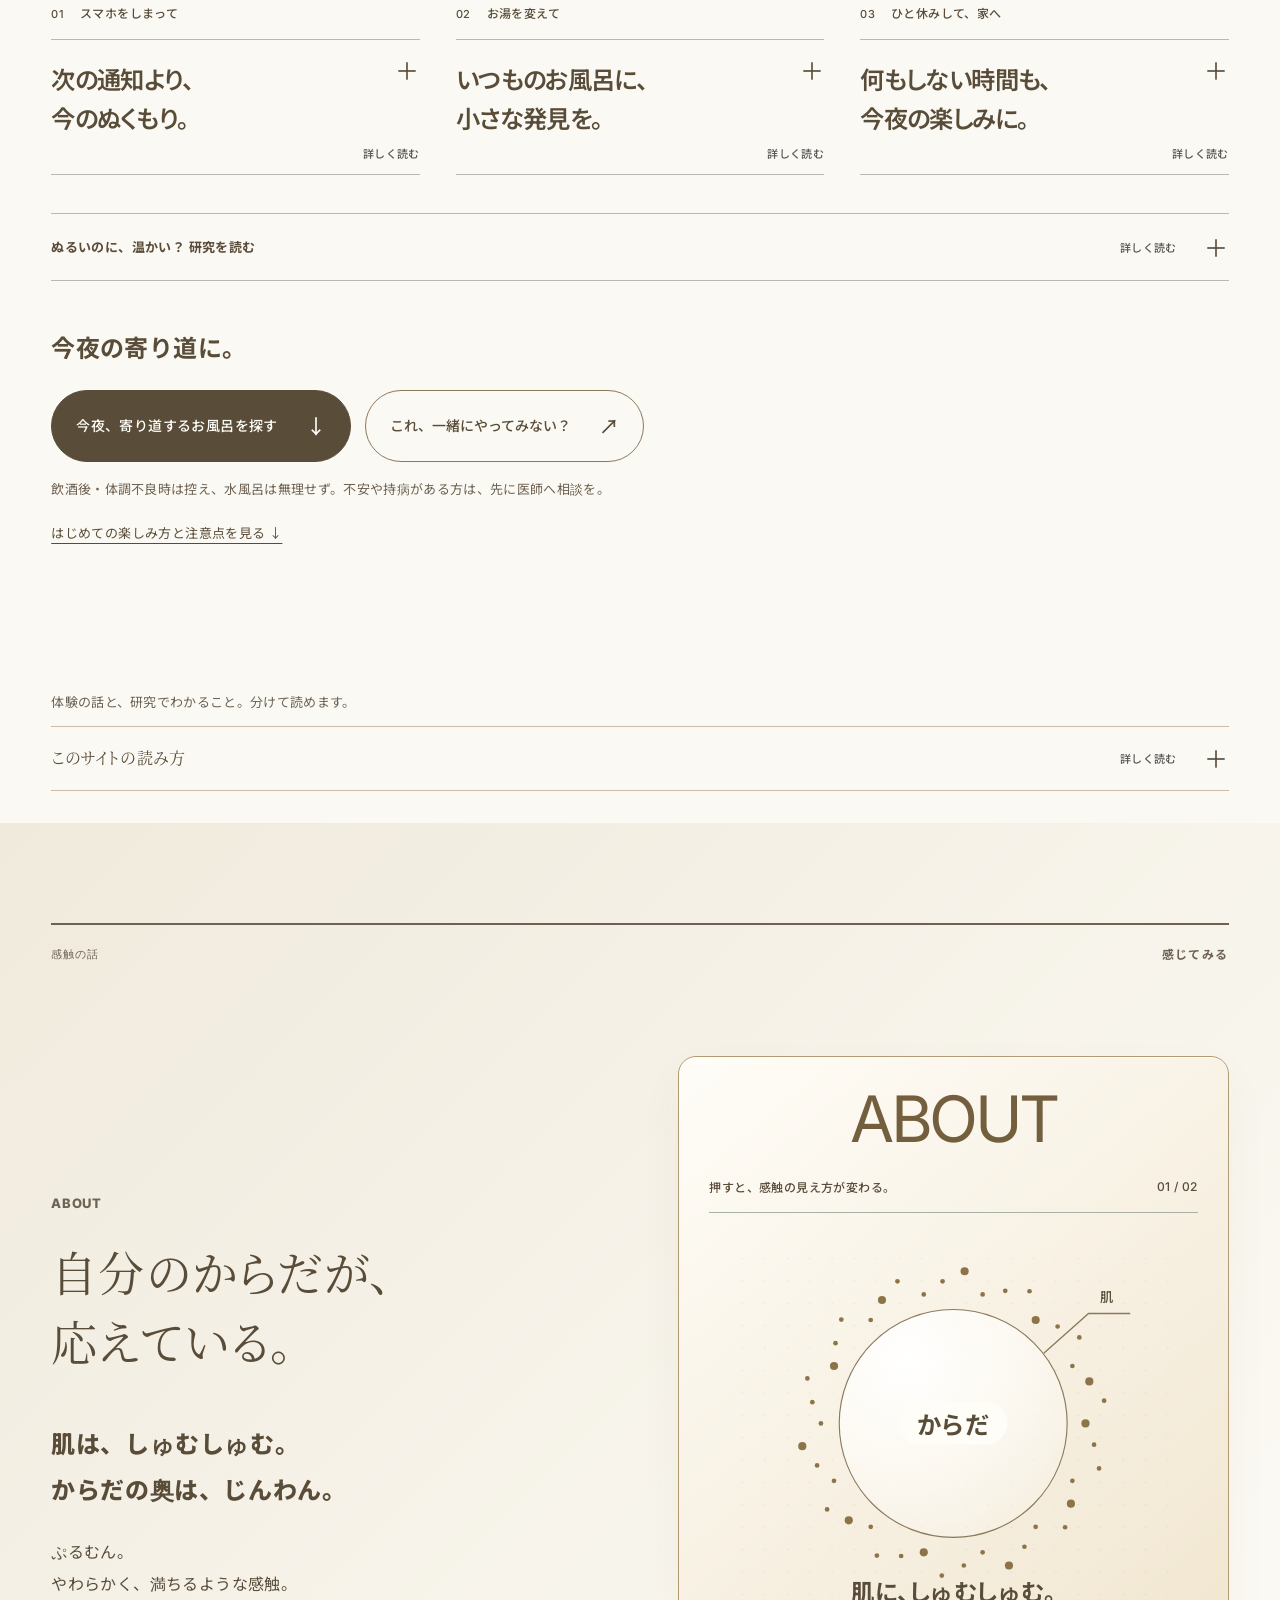
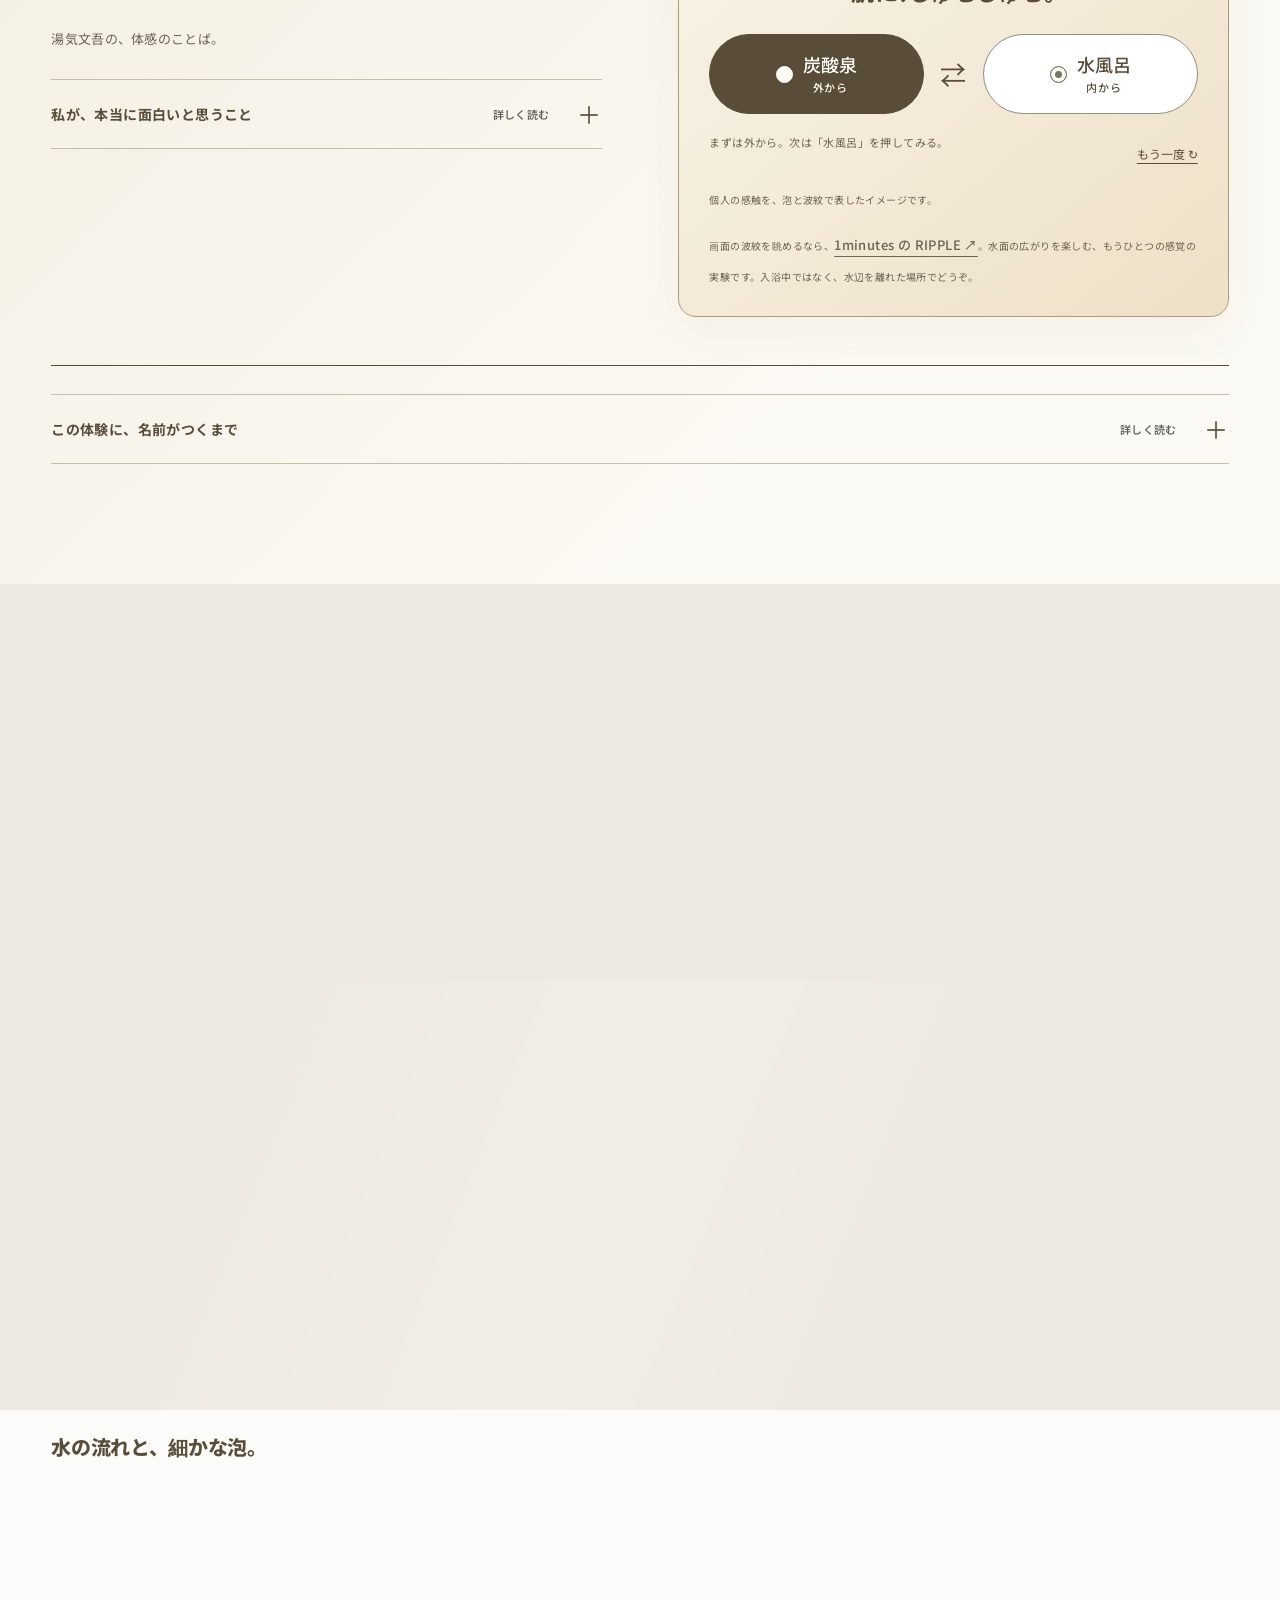
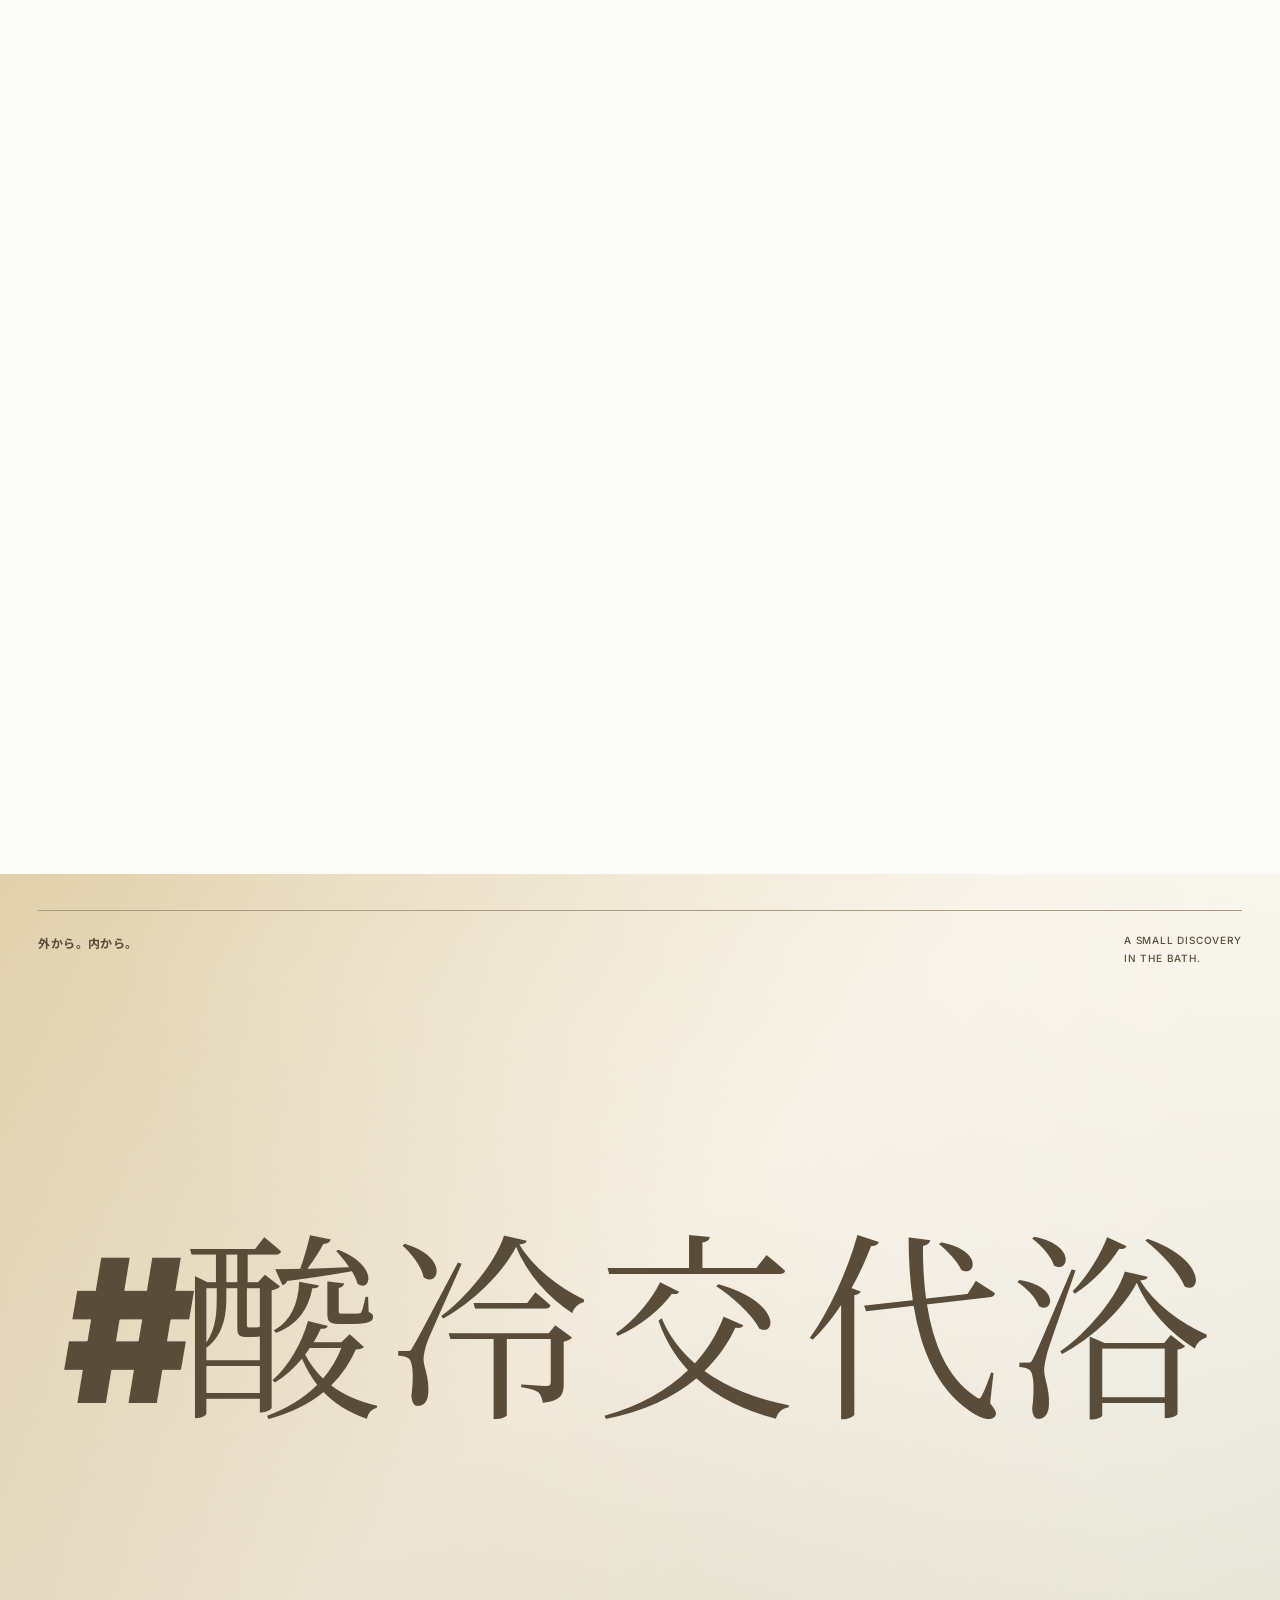
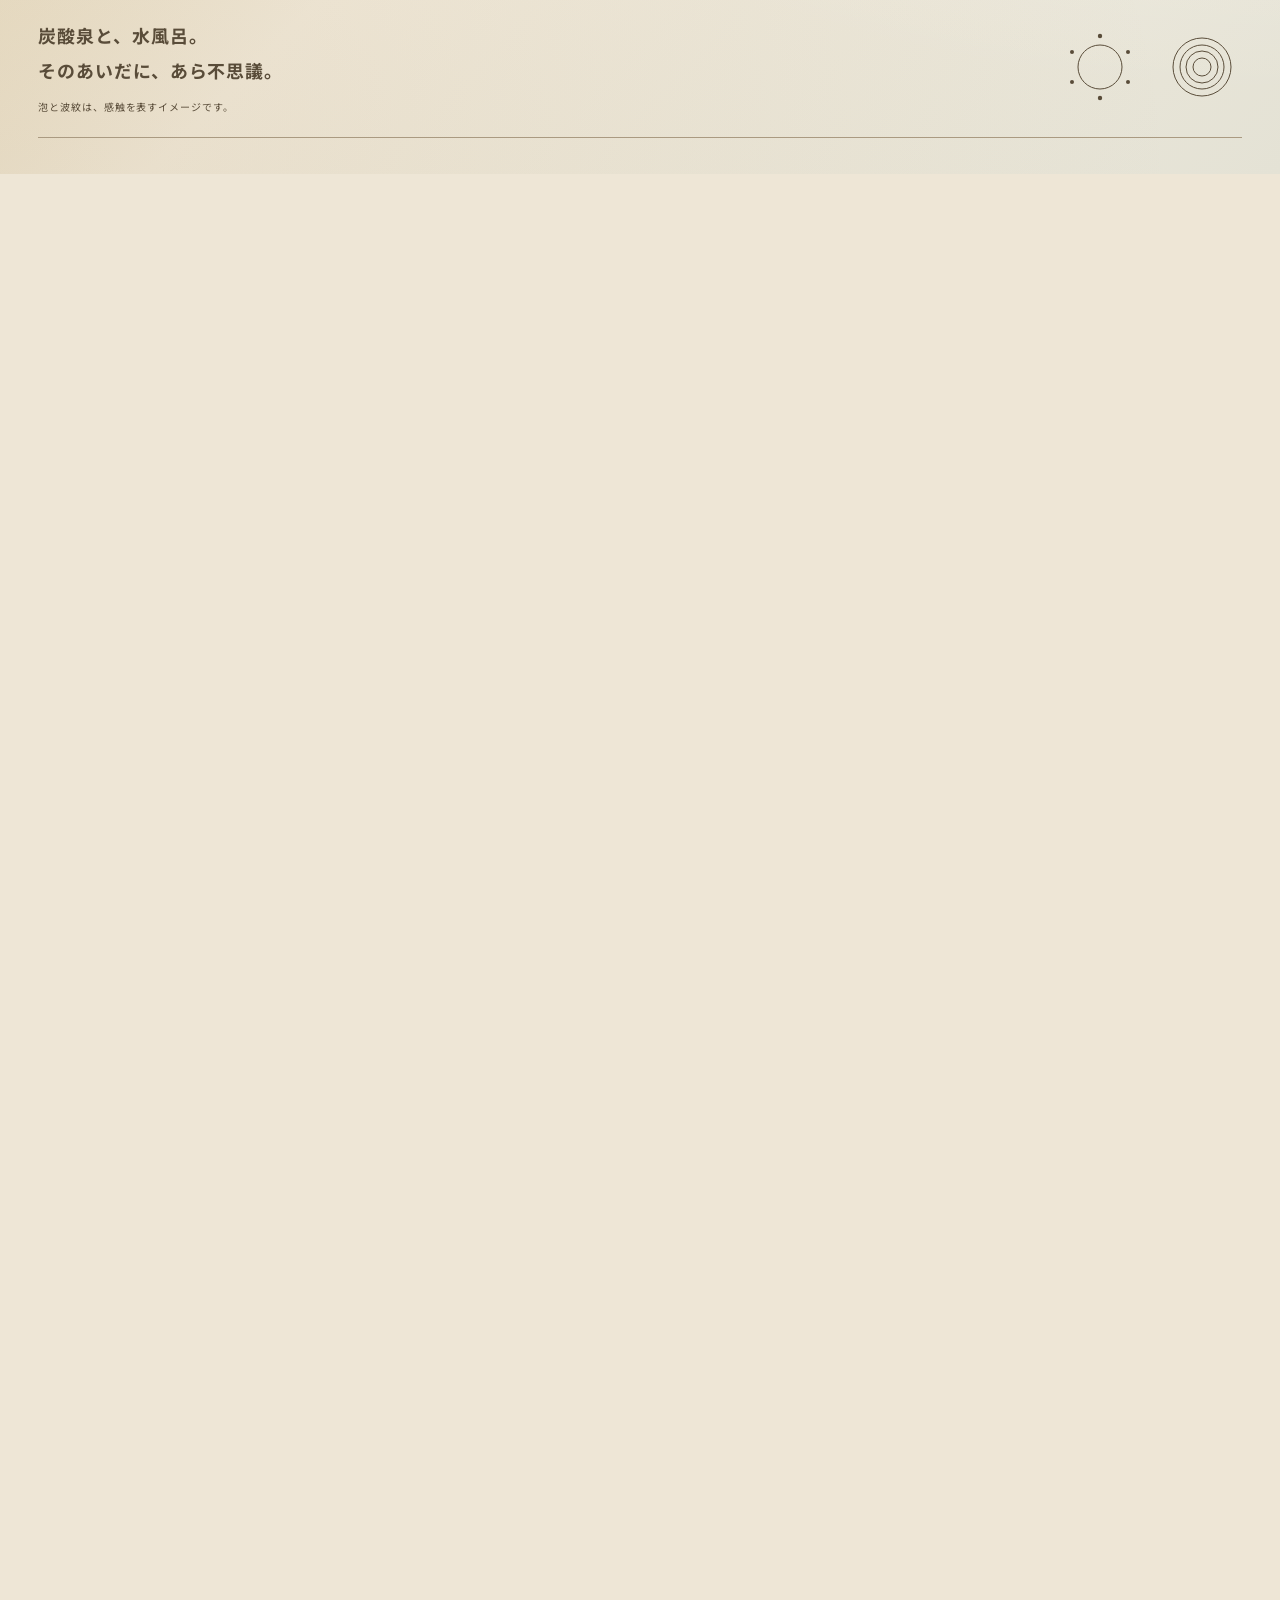
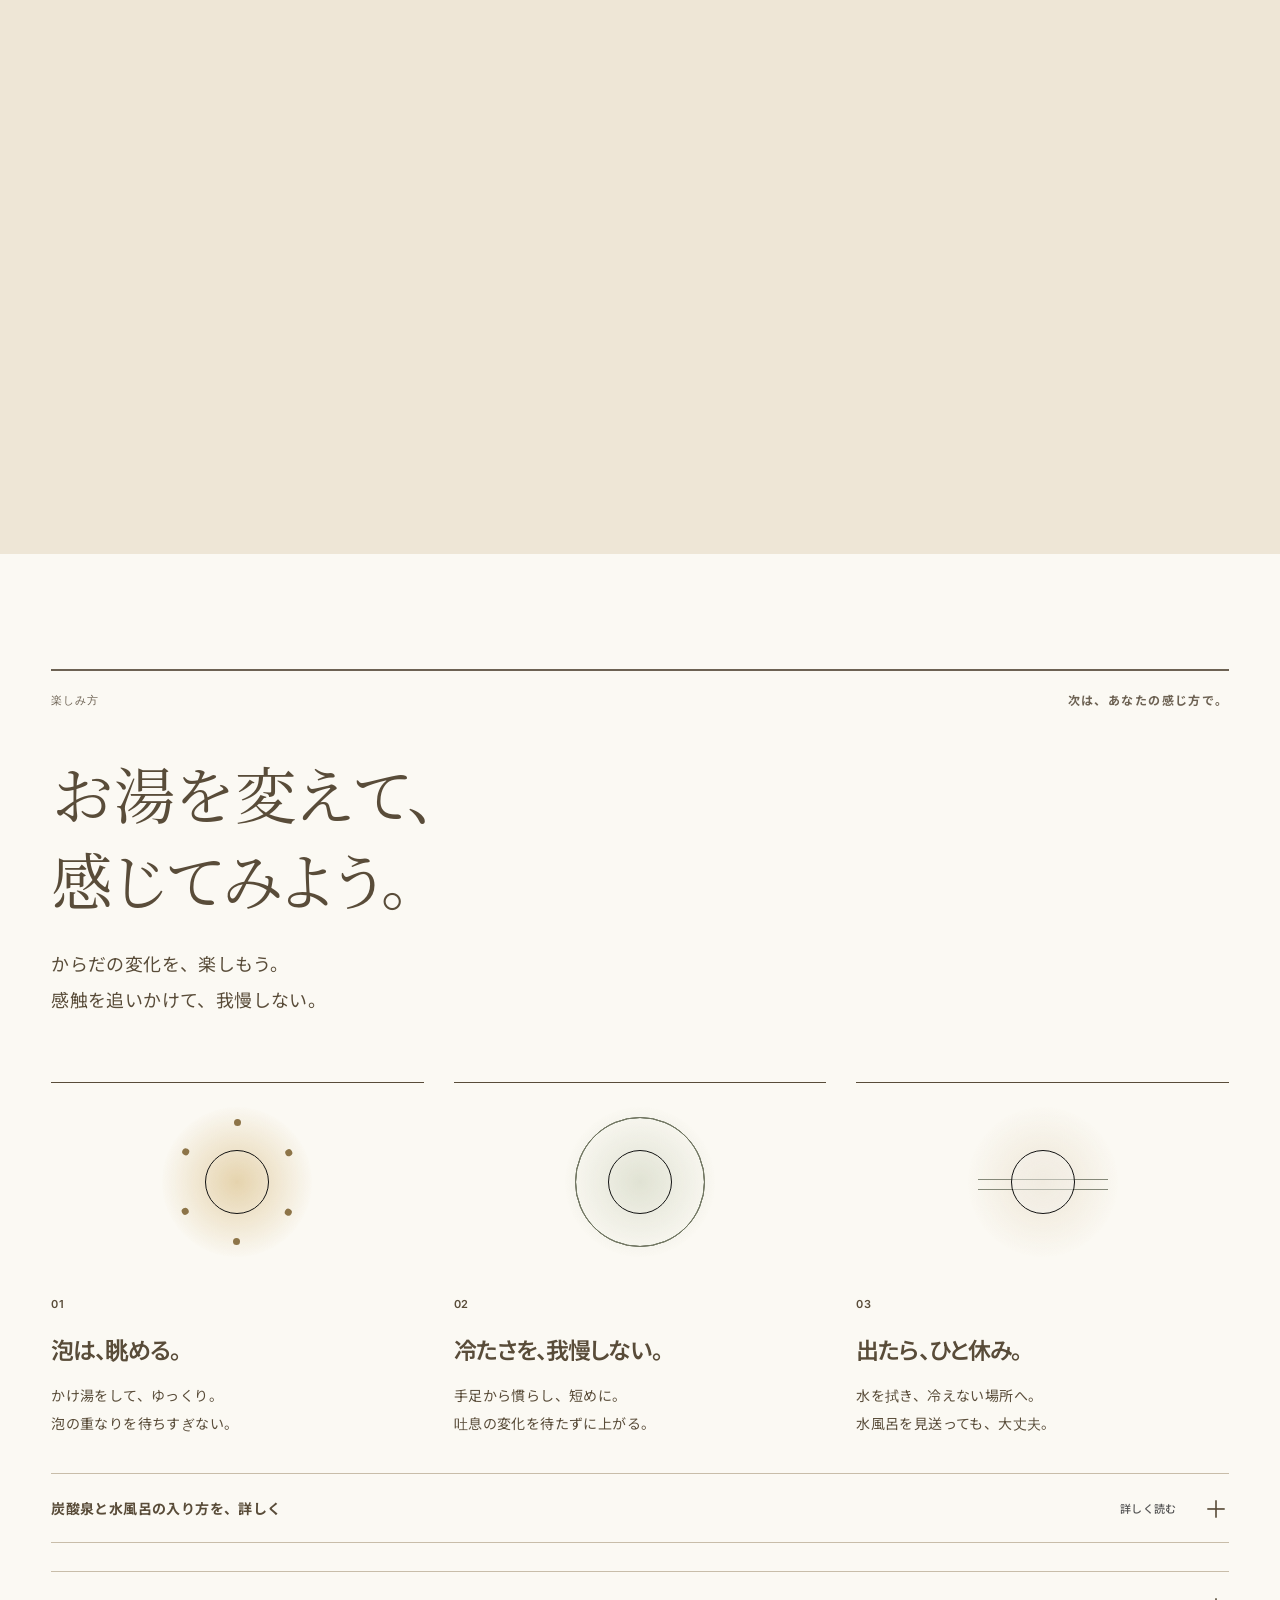
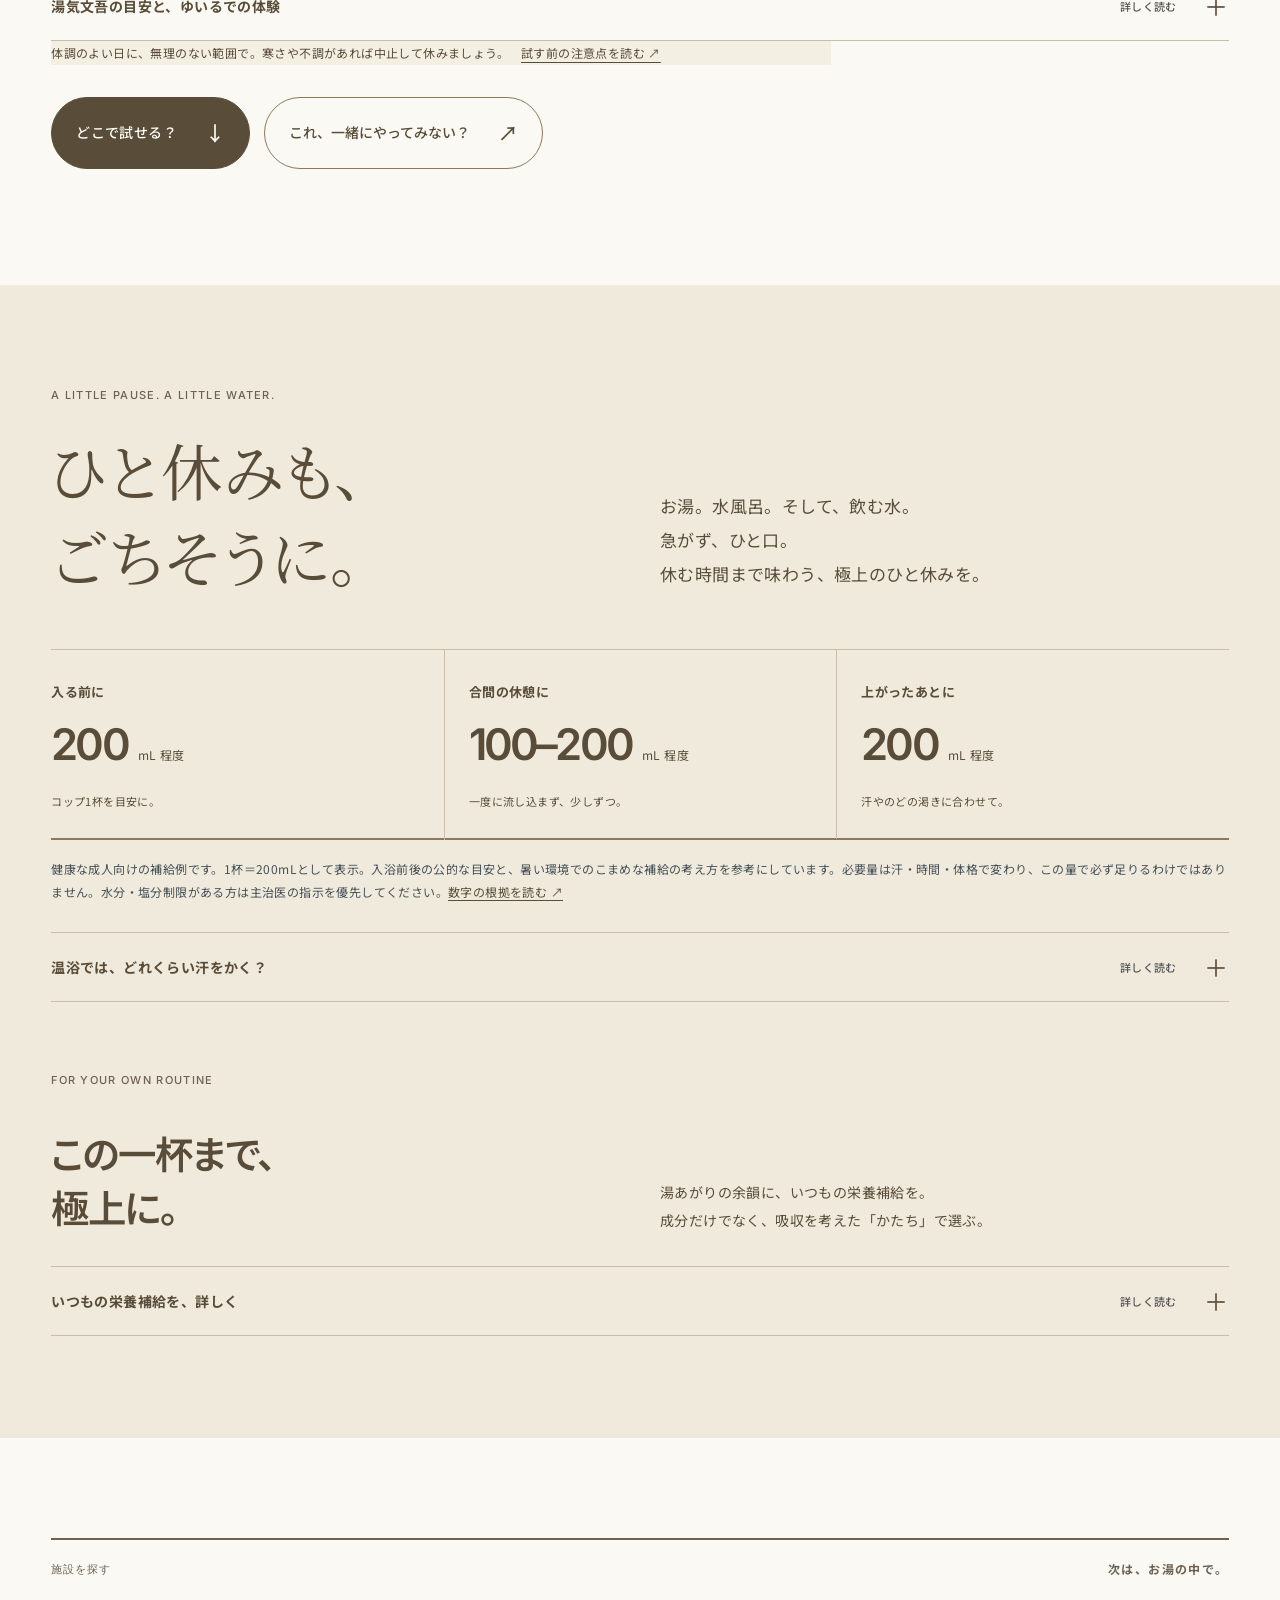
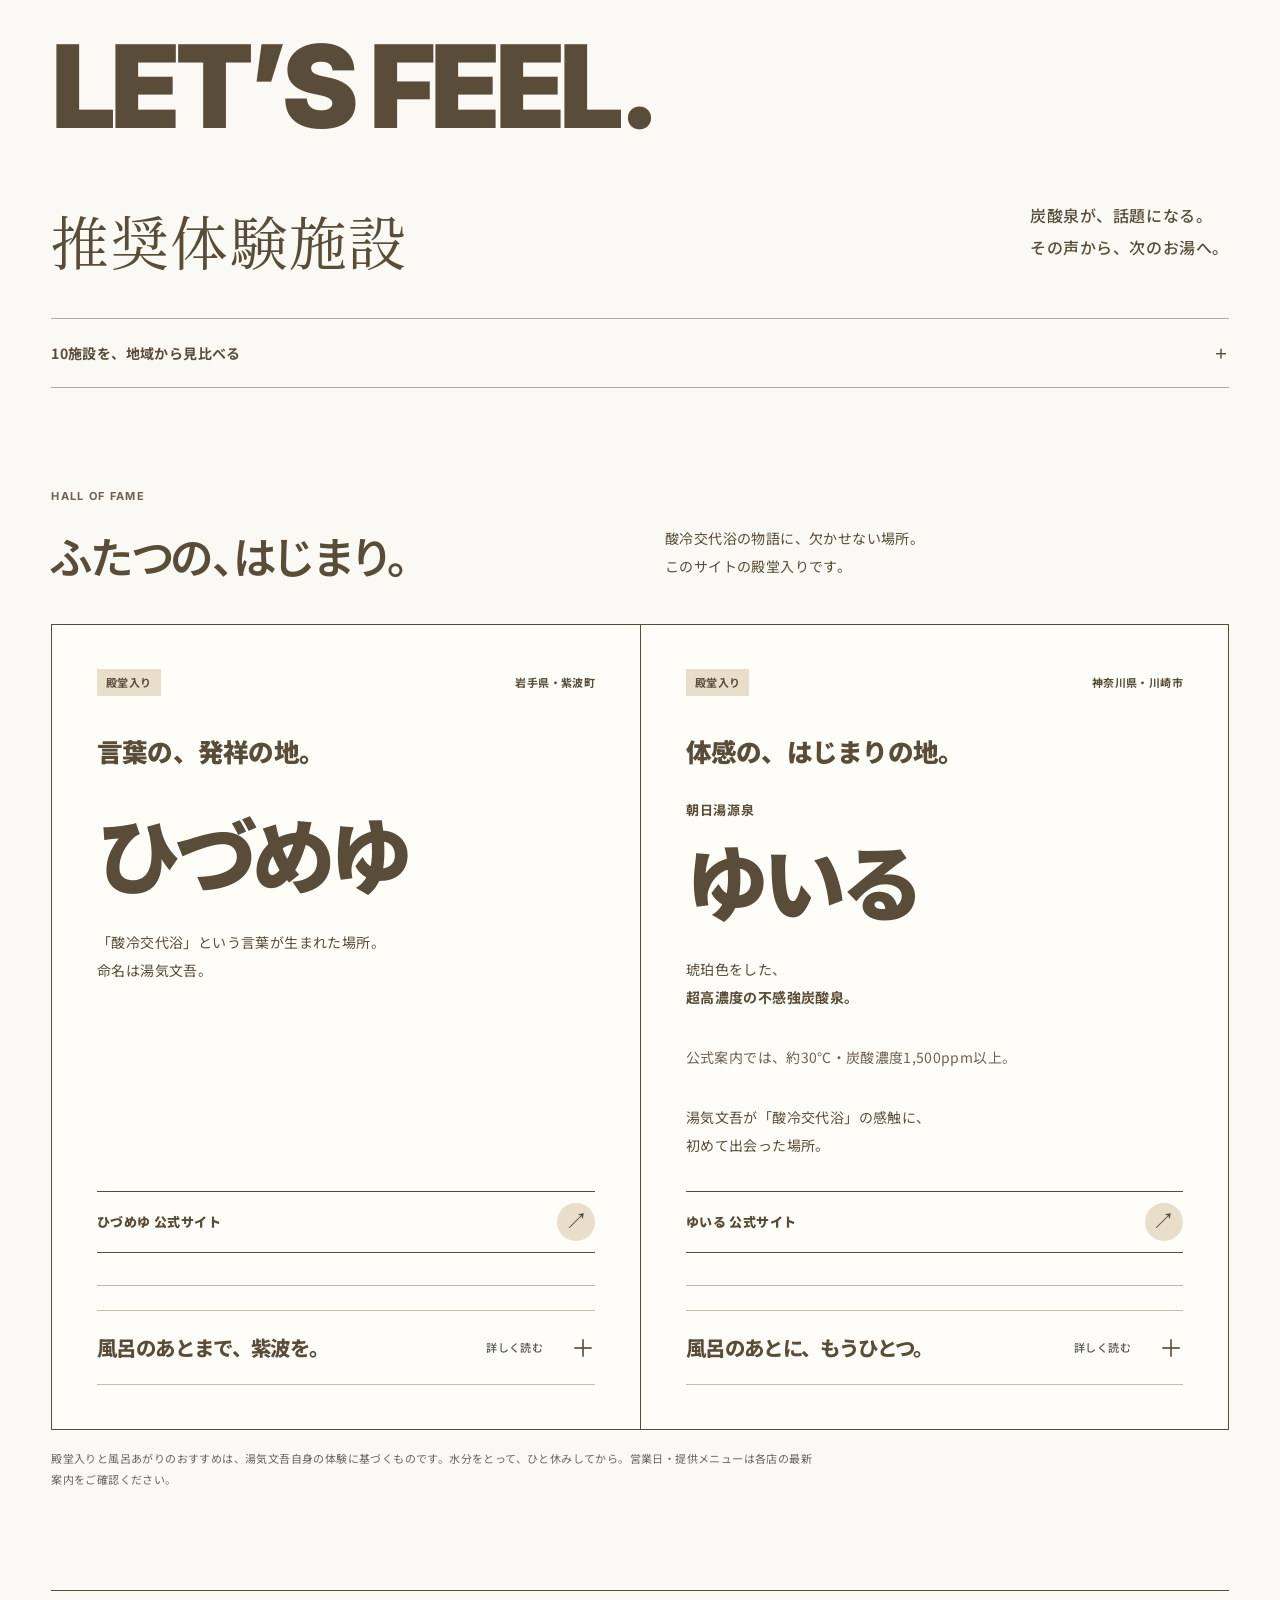
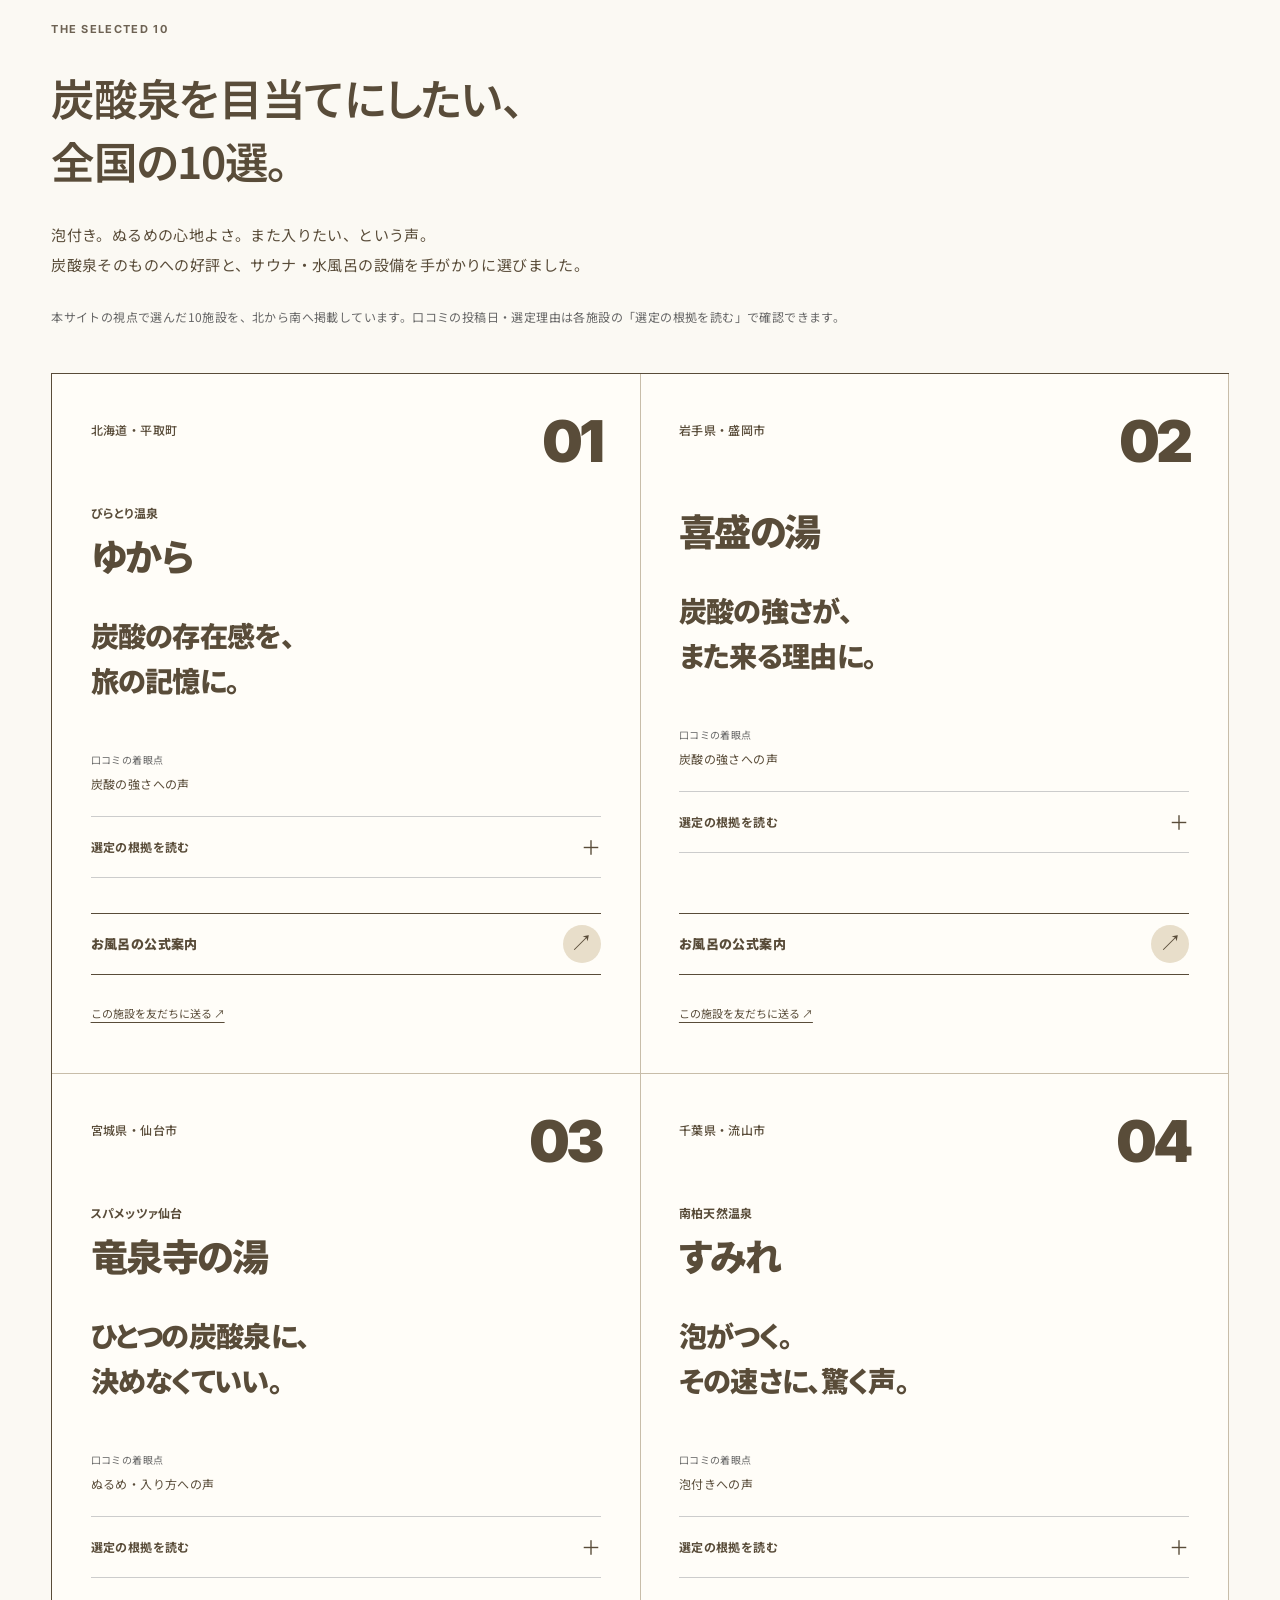
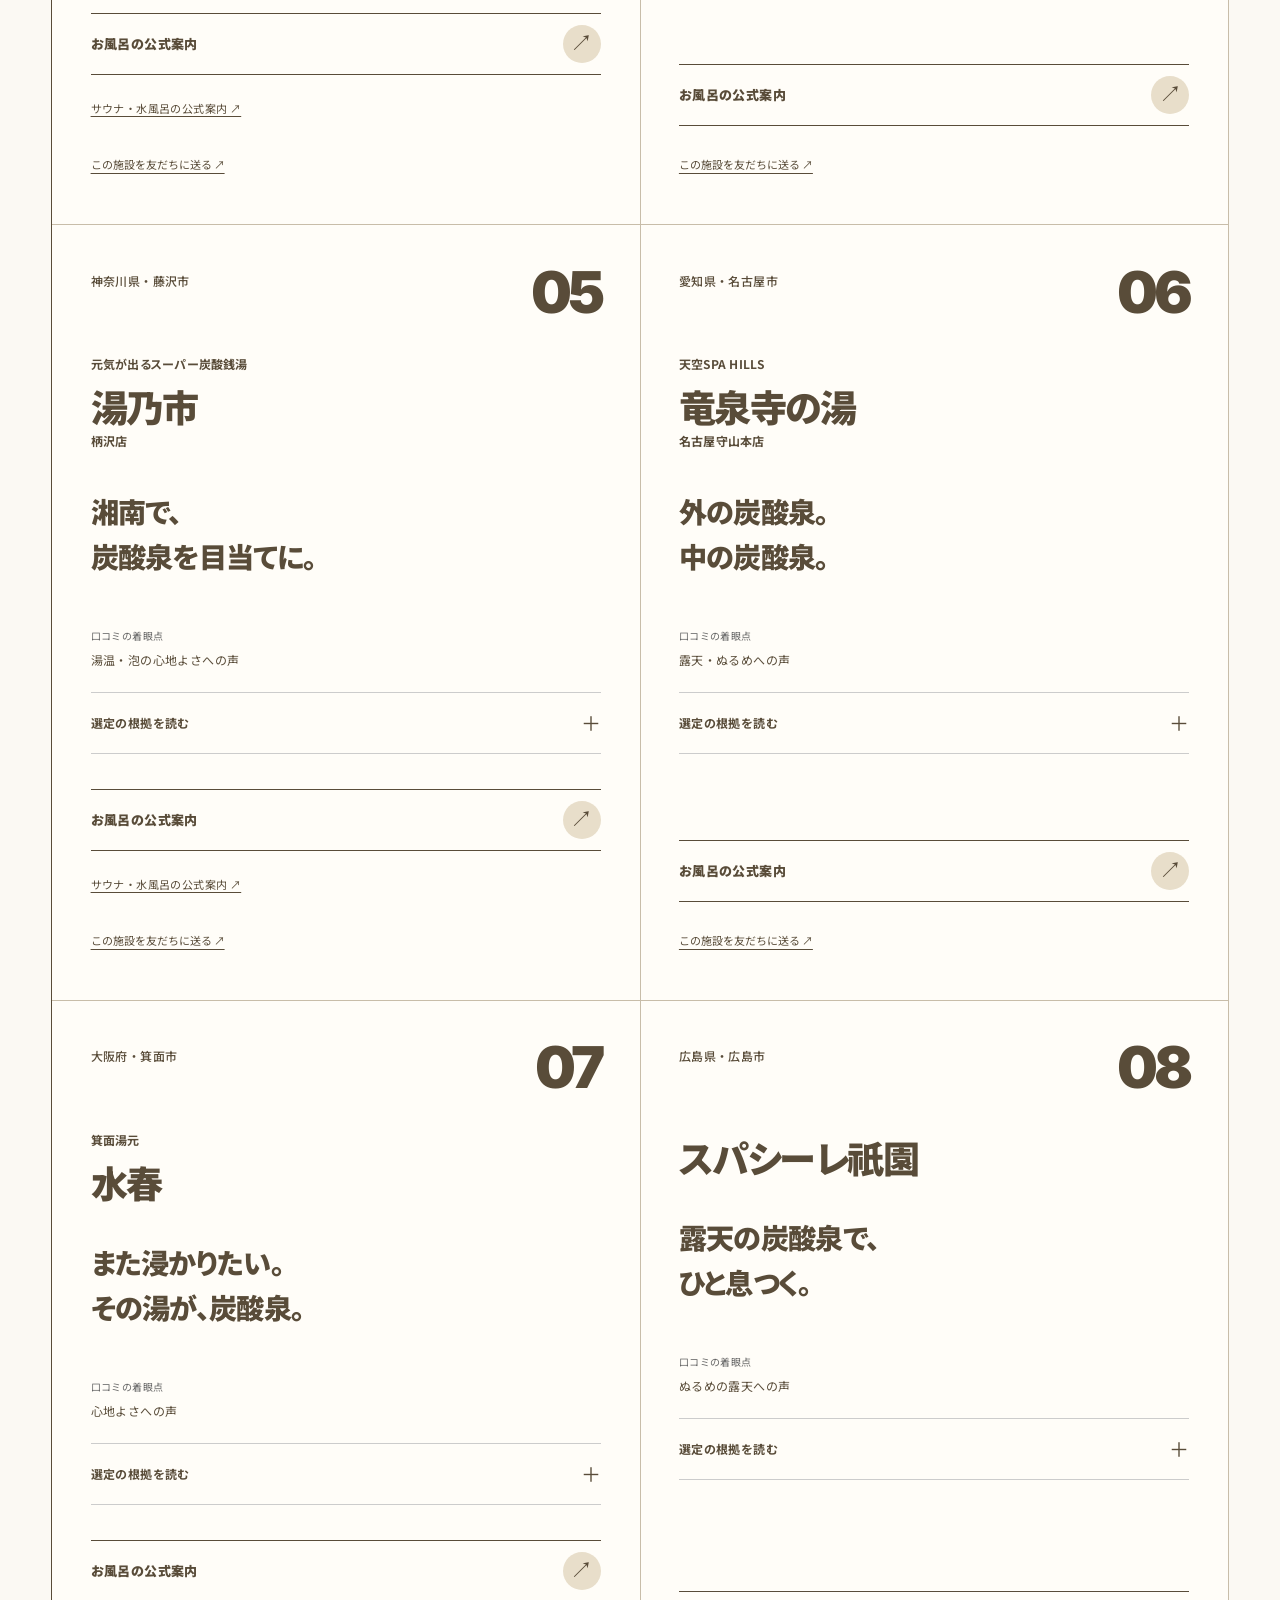
==== commit b09c8260: "Date touched link pages accurately without changing research dates" ====
--- a/index.html
+++ b/index.html
@@ -1323,7 +1323,7 @@
 
 
 
-  <script type="application/ld+json">{"@context":"https://schema.org","@graph":[{"@type":"Person","@id":"https://djnaoyaman.github.io/sanreikotaiyoku/#author","name":"湯気文吾","url":"https://djnaoyaman.github.io/profile.html"},{"@type":"WebSite","@id":"https://djnaoyaman.github.io/sanreikotaiyoku/#website","url":"https://djnaoyaman.github.io/sanreikotaiyoku/","name":"#酸冷交代浴のススメ","inLanguage":"ja","author":{"@id":"https://djnaoyaman.github.io/sanreikotaiyoku/#author"},"alternateName":"酸冷交代浴のススメ"},{"@type":"ImageObject","@id":"https://djnaoyaman.github.io/sanreikotaiyoku/#primaryimage","contentUrl":"https://djnaoyaman.github.io/sanreikotaiyoku/assets/ogp-sanrei-20261030.png","width":1200,"height":630,"caption":"淡いゴールドの水の流れと細かな泡。酸冷交代浴、炭酸泉×水風呂。肌は、しゅむしゅむ。からだの奥は、じんわん。"},{"@type":"WebPage","@id":"https://djnaoyaman.github.io/sanreikotaiyoku/#webpage","url":"https://djnaoyaman.github.io/sanreikotaiyoku/","name":"酸冷交代浴とは｜炭酸泉×水風呂の楽しみ方・全国10選","description":"酸冷交代浴（さんれいこうたいよく）は、炭酸泉と水風呂を交互に楽しむ入浴体験。湯気文吾の「しゅむしゅむ」「じんわん」「ぷるむん」という体感のことば、日常の楽しみ方、全国10選と殿堂入りを紹介。研究と出典も確認できます。","inLanguage":"ja","isPartOf":{"@id":"https://djnaoyaman.github.io/sanreikotaiyoku/#website"},"author":{"@id":"https://djnaoyaman.github.io/sanreikotaiyoku/#author"},"primaryImageOfPage":{"@id":"https://djnaoyaman.github.io/sanreikotaiyoku/#primaryimage"},"citation":["https://pubmed.ncbi.nlm.nih.gov/30221833/","https://pubmed.ncbi.nlm.nih.gov/12172871/","https://pubmed.ncbi.nlm.nih.gov/10751106/","https://journals.sagepub.com/doi/10.1177/0363546510395497","https://pubmed.ncbi.nlm.nih.gov/7586235/","https://www.caa.go.jp/policies/policy/consumer_safety/caution/caution_076/","https://www.jstage.jst.go.jp/article/onki1962/66/3/66_3_180/_pdf/-char/en","https://doi.org/10.5194/acp-23-10901-2023","https://www.env.go.jp/nature/onsen/point/","https://www.env.go.jp/nature/onsen/docs/shishin_bunseki.pdf"],"about":[{"@type":"Thing","name":"炭酸泉"},{"@type":"Thing","name":"水風呂"},{"@id":"https://djnaoyaman.github.io/sanreikotaiyoku/#definition"}],"hasPart":[{"@type":"WebPageElement","@id":"https://djnaoyaman.github.io/sanreikotaiyoku/#about","name":"酸冷交代浴とは"},{"@type":"WebPageElement","@id":"https://djnaoyaman.github.io/sanreikotaiyoku/#science","name":"炭酸泉と冷水の科学的な手がかり"},{"@type":"WebPageElement","@id":"https://djnaoyaman.github.io/sanreikotaiyoku/#quality","name":"良い炭酸泉の見分け方"},{"@type":"WebPageElement","@id":"https://djnaoyaman.github.io/sanreikotaiyoku/#practice","name":"楽しむ前に"},{"@type":"WebPageElement","@id":"https://djnaoyaman.github.io/sanreikotaiyoku/#references","name":"出典と、このサイトについて"},{"@type":"WebPageElement","@id":"https://djnaoyaman.github.io/sanreikotaiyoku/#places","name":"推奨体験施設"},{"@type":"WebPageElement","@id":"https://djnaoyaman.github.io/sanreikotaiyoku/#hydrate","name":"水分補給と、ひと休みの楽しみ方"}],"creditText":"記録：湯気文吾","dateModified":"2026-10-31","mainEntity":{"@id":"https://djnaoyaman.github.io/sanreikotaiyoku/#definition"}},{"@type":"ImageObject","@id":"https://djnaoyaman.github.io/sanreikotaiyoku/#photo","contentUrl":"https://djnaoyaman.github.io/sanreikotaiyoku/assets/sanrei-water-1456-20261030.webp","width":1456,"height":816,"caption":"水の流れと、細かな泡。感触の違いを表現したイメージ。"},{"@type":"ItemList","@id":"https://djnaoyaman.github.io/sanreikotaiyoku/#recommended-places","name":"炭酸泉の口コミから選ぶ全国の推奨10選","description":"全国の公開口コミを探索し、炭酸泉自体への具体的な好評と、炭酸泉・水風呂・サウナの設備情報を確認して選定。全口コミの肯定的言及率を比較した順位ではない。番号はおおむね北から南の掲載順。","itemListOrder":"https://schema.org/ItemListUnordered","numberOfItems":10,"itemListElement":[{"@type":"ListItem","position":1,"item":{"@type":"Place","@id":"https://djnaoyaman.github.io/sanreikotaiyoku/#place-biratori","name":"びらとり温泉 ゆから","url":"https://www.biratori-onsen.com/spa/","description":"他の施設より炭酸を強く感じた、という感想が複数。高濃度炭酸泉と水風呂、乾式サウナを備える北海道の一軒です。"}},{"@type":"ListItem","position":2,"item":{"@type":"Place","@id":"https://djnaoyaman.github.io/sanreikotaiyoku/#place-kimori","name":"喜盛の湯","url":"https://kimorinoyu.com/bath/","description":"サウナや外気浴と並んで、炭酸泉の強さを好評点に挙げる声。高濃度炭酸泉と寝ころび炭酸泉を楽しめます。"}},{"@type":"ListItem","position":3,"item":{"@type":"Place","@id":"https://djnaoyaman.github.io/sanreikotaiyoku/#place-sendai","name":"スパメッツァ仙台 竜泉寺の湯","url":"https://ryusenjinoyu.com/spametsasendai/spa","description":"ぬるめのお湯や壺の炭酸泉を好む口コミを確認。不感炭酸泉、寝ながら入る炭酸泉など、入り方の違いを選べます。"}},{"@type":"ListItem","position":4,"item":{"@type":"Place","@id":"https://djnaoyaman.github.io/sanreikotaiyoku/#place-sumire","name":"南柏天然温泉 すみれ","url":"https://minamikashiwa-sumire.com/spa-2/","description":"気泡が付く速さに言及する口コミと、露天のファイテン炭酸泉をお気に入りに挙げる口コミ。泡の印象から選んだ一軒です。"}},{"@type":"ListItem","position":5,"item":{"@type":"Place","@id":"https://djnaoyaman.github.io/sanreikotaiyoku/#place-karasawa","name":"湯乃市 柄沢店","url":"https://yunoichi.com/karasawa/","description":"死海の塩を加えた「クレオパトラの炭酸泉」。炭酸泉の湯温を好評点に挙げる声と、泡に包まれる心地よさをすすめる声を確認しました。湯気文吾の推薦で、湘南の一軒に。"}},{"@type":"ListItem","position":6,"item":{"@type":"Place","@id":"https://djnaoyaman.github.io/sanreikotaiyoku/#place-moriyama","name":"天空SPA HILLS 竜泉寺の湯 名古屋守山本店","url":"https://www.ryusenjinoyu.com/moriyama/furo/","description":"露天炭酸泉を特に気に入ったという声や、低めの温度を好む声。内湯の高濃度炭酸泉と露天炭酸泉を備えています。"}},{"@type":"ListItem","position":7,"item":{"@type":"Place","@id":"https://djnaoyaman.github.io/sanreikotaiyoku/#place-mino","name":"箕面湯元 水春","url":"https://suisyun.jp/mino/onsen-ofuro/","description":"炭酸泉の心地よさを口コミの題名にする利用者も。2025〜2026年の別投稿者から、好みの浴槽として挙げる声を確認しています。"}},{"@type":"ListItem","position":8,"item":{"@type":"Place","@id":"https://djnaoyaman.github.io/sanreikotaiyoku/#place-gion","name":"スパシーレ祇園","url":"https://spaseare-gion.jp/bath","description":"高濃度炭酸泉の心地よさや、サウナと炭酸風呂を組み合わせる楽しみへの投稿。露天炭酸泉と水風呂、サウナを備えます。"}},{"@type":"ListItem","position":9,"item":{"@type":"Place","@id":"https://djnaoyaman.github.io/sanreikotaiyoku/#place-matsuyama","name":"伊予の湯治場 喜助の湯","url":"https://kisuke.com/yu-matsuyama/bath","description":"施設のお湯のなかでも炭酸泉を一番に挙げる口コミ。広い炭酸の湯と、低めの温度を心地よく感じる声が選定の手がかりです。"}},{"@type":"ListItem","position":10,"item":{"@type":"Place","@id":"https://djnaoyaman.github.io/sanreikotaiyoku/#place-shingu","name":"新宮温泉 ふくの湯","url":"https://www.fukunoyu.com/shingu/bath/","description":"露天の泡の刺激や、ほどよくぬるい炭酸泉を心地よいとする声。内湯と露天の炭酸泉に、水風呂・サウナがそろいます。"}}]},{"@type":"DefinedTerm","@id":"https://djnaoyaman.github.io/sanreikotaiyoku/#definition","name":"酸冷交代浴","alternateName":["さんれいこうたいよく","#酸冷交代浴"],"description":"酸冷交代浴（さんれいこうたいよく）は、炭酸泉と水風呂を交互に楽しむ入浴体験に、湯気文吾がつけた名前です。","url":"https://djnaoyaman.github.io/sanreikotaiyoku/#definition"},{"@type":"Place","@id":"https://djnaoyaman.github.io/sanreikotaiyoku/#hall-yuiru","name":"朝日湯源泉 ゆいる","url":"https://yuiru.net/spa/","description":"琥珀色をした、超高濃度の不感強炭酸泉。公式案内では約30℃・炭酸濃度1,500ppm以上。湯気文吾が酸冷交代浴の感触に初めて出会った場所。"}]}</script>
+  <script type="application/ld+json">{"@context":"https://schema.org","@graph":[{"@type":"Person","@id":"https://djnaoyaman.github.io/sanreikotaiyoku/#author","name":"湯気文吾","url":"https://djnaoyaman.github.io/profile.html"},{"@type":"WebSite","@id":"https://djnaoyaman.github.io/sanreikotaiyoku/#website","url":"https://djnaoyaman.github.io/sanreikotaiyoku/","name":"#酸冷交代浴のススメ","inLanguage":"ja","author":{"@id":"https://djnaoyaman.github.io/sanreikotaiyoku/#author"},"alternateName":"酸冷交代浴のススメ"},{"@type":"ImageObject","@id":"https://djnaoyaman.github.io/sanreikotaiyoku/#primaryimage","contentUrl":"https://djnaoyaman.github.io/sanreikotaiyoku/assets/ogp-sanrei-20261030.png","width":1200,"height":630,"caption":"淡いゴールドの水の流れと細かな泡。酸冷交代浴、炭酸泉×水風呂。肌は、しゅむしゅむ。からだの奥は、じんわん。"},{"@type":"WebPage","@id":"https://djnaoyaman.github.io/sanreikotaiyoku/#webpage","url":"https://djnaoyaman.github.io/sanreikotaiyoku/","name":"酸冷交代浴とは｜炭酸泉×水風呂の楽しみ方・全国10選","description":"酸冷交代浴（さんれいこうたいよく）は、炭酸泉と水風呂を交互に楽しむ入浴体験。湯気文吾の「しゅむしゅむ」「じんわん」「ぷるむん」という体感のことば、日常の楽しみ方、全国10選と殿堂入りを紹介。研究と出典も確認できます。","inLanguage":"ja","isPartOf":{"@id":"https://djnaoyaman.github.io/sanreikotaiyoku/#website"},"author":{"@id":"https://djnaoyaman.github.io/sanreikotaiyoku/#author"},"primaryImageOfPage":{"@id":"https://djnaoyaman.github.io/sanreikotaiyoku/#primaryimage"},"citation":["https://pubmed.ncbi.nlm.nih.gov/30221833/","https://pubmed.ncbi.nlm.nih.gov/12172871/","https://pubmed.ncbi.nlm.nih.gov/10751106/","https://journals.sagepub.com/doi/10.1177/0363546510395497","https://pubmed.ncbi.nlm.nih.gov/7586235/","https://www.caa.go.jp/policies/policy/consumer_safety/caution/caution_076/","https://www.jstage.jst.go.jp/article/onki1962/66/3/66_3_180/_pdf/-char/en","https://doi.org/10.5194/acp-23-10901-2023","https://www.env.go.jp/nature/onsen/point/","https://www.env.go.jp/nature/onsen/docs/shishin_bunseki.pdf"],"about":[{"@type":"Thing","name":"炭酸泉"},{"@type":"Thing","name":"水風呂"},{"@id":"https://djnaoyaman.github.io/sanreikotaiyoku/#definition"}],"hasPart":[{"@type":"WebPageElement","@id":"https://djnaoyaman.github.io/sanreikotaiyoku/#about","name":"酸冷交代浴とは"},{"@type":"WebPageElement","@id":"https://djnaoyaman.github.io/sanreikotaiyoku/#science","name":"炭酸泉と冷水の科学的な手がかり"},{"@type":"WebPageElement","@id":"https://djnaoyaman.github.io/sanreikotaiyoku/#quality","name":"良い炭酸泉の見分け方"},{"@type":"WebPageElement","@id":"https://djnaoyaman.github.io/sanreikotaiyoku/#practice","name":"楽しむ前に"},{"@type":"WebPageElement","@id":"https://djnaoyaman.github.io/sanreikotaiyoku/#references","name":"出典と、このサイトについて"},{"@type":"WebPageElement","@id":"https://djnaoyaman.github.io/sanreikotaiyoku/#places","name":"推奨体験施設"},{"@type":"WebPageElement","@id":"https://djnaoyaman.github.io/sanreikotaiyoku/#hydrate","name":"水分補給と、ひと休みの楽しみ方"}],"creditText":"記録：湯気文吾","dateModified":"2026-11-02","mainEntity":{"@id":"https://djnaoyaman.github.io/sanreikotaiyoku/#definition"}},{"@type":"ImageObject","@id":"https://djnaoyaman.github.io/sanreikotaiyoku/#photo","contentUrl":"https://djnaoyaman.github.io/sanreikotaiyoku/assets/sanrei-water-1456-20261030.webp","width":1456,"height":816,"caption":"水の流れと、細かな泡。感触の違いを表現したイメージ。"},{"@type":"ItemList","@id":"https://djnaoyaman.github.io/sanreikotaiyoku/#recommended-places","name":"炭酸泉の口コミから選ぶ全国の推奨10選","description":"全国の公開口コミを探索し、炭酸泉自体への具体的な好評と、炭酸泉・水風呂・サウナの設備情報を確認して選定。全口コミの肯定的言及率を比較した順位ではない。番号はおおむね北から南の掲載順。","itemListOrder":"https://schema.org/ItemListUnordered","numberOfItems":10,"itemListElement":[{"@type":"ListItem","position":1,"item":{"@type":"Place","@id":"https://djnaoyaman.github.io/sanreikotaiyoku/#place-biratori","name":"びらとり温泉 ゆから","url":"https://www.biratori-onsen.com/spa/","description":"他の施設より炭酸を強く感じた、という感想が複数。高濃度炭酸泉と水風呂、乾式サウナを備える北海道の一軒です。"}},{"@type":"ListItem","position":2,"item":{"@type":"Place","@id":"https://djnaoyaman.github.io/sanreikotaiyoku/#place-kimori","name":"喜盛の湯","url":"https://kimorinoyu.com/bath/","description":"サウナや外気浴と並んで、炭酸泉の強さを好評点に挙げる声。高濃度炭酸泉と寝ころび炭酸泉を楽しめます。"}},{"@type":"ListItem","position":3,"item":{"@type":"Place","@id":"https://djnaoyaman.github.io/sanreikotaiyoku/#place-sendai","name":"スパメッツァ仙台 竜泉寺の湯","url":"https://ryusenjinoyu.com/spametsasendai/spa","description":"ぬるめのお湯や壺の炭酸泉を好む口コミを確認。不感炭酸泉、寝ながら入る炭酸泉など、入り方の違いを選べます。"}},{"@type":"ListItem","position":4,"item":{"@type":"Place","@id":"https://djnaoyaman.github.io/sanreikotaiyoku/#place-sumire","name":"南柏天然温泉 すみれ","url":"https://minamikashiwa-sumire.com/spa-2/","description":"気泡が付く速さに言及する口コミと、露天のファイテン炭酸泉をお気に入りに挙げる口コミ。泡の印象から選んだ一軒です。"}},{"@type":"ListItem","position":5,"item":{"@type":"Place","@id":"https://djnaoyaman.github.io/sanreikotaiyoku/#place-karasawa","name":"湯乃市 柄沢店","url":"https://yunoichi.com/karasawa/","description":"死海の塩を加えた「クレオパトラの炭酸泉」。炭酸泉の湯温を好評点に挙げる声と、泡に包まれる心地よさをすすめる声を確認しました。湯気文吾の推薦で、湘南の一軒に。"}},{"@type":"ListItem","position":6,"item":{"@type":"Place","@id":"https://djnaoyaman.github.io/sanreikotaiyoku/#place-moriyama","name":"天空SPA HILLS 竜泉寺の湯 名古屋守山本店","url":"https://www.ryusenjinoyu.com/moriyama/furo/","description":"露天炭酸泉を特に気に入ったという声や、低めの温度を好む声。内湯の高濃度炭酸泉と露天炭酸泉を備えています。"}},{"@type":"ListItem","position":7,"item":{"@type":"Place","@id":"https://djnaoyaman.github.io/sanreikotaiyoku/#place-mino","name":"箕面湯元 水春","url":"https://suisyun.jp/mino/onsen-ofuro/","description":"炭酸泉の心地よさを口コミの題名にする利用者も。2025〜2026年の別投稿者から、好みの浴槽として挙げる声を確認しています。"}},{"@type":"ListItem","position":8,"item":{"@type":"Place","@id":"https://djnaoyaman.github.io/sanreikotaiyoku/#place-gion","name":"スパシーレ祇園","url":"https://spaseare-gion.jp/bath","description":"高濃度炭酸泉の心地よさや、サウナと炭酸風呂を組み合わせる楽しみへの投稿。露天炭酸泉と水風呂、サウナを備えます。"}},{"@type":"ListItem","position":9,"item":{"@type":"Place","@id":"https://djnaoyaman.github.io/sanreikotaiyoku/#place-matsuyama","name":"伊予の湯治場 喜助の湯","url":"https://kisuke.com/yu-matsuyama/bath","description":"施設のお湯のなかでも炭酸泉を一番に挙げる口コミ。広い炭酸の湯と、低めの温度を心地よく感じる声が選定の手がかりです。"}},{"@type":"ListItem","position":10,"item":{"@type":"Place","@id":"https://djnaoyaman.github.io/sanreikotaiyoku/#place-shingu","name":"新宮温泉 ふくの湯","url":"https://www.fukunoyu.com/shingu/bath/","description":"露天の泡の刺激や、ほどよくぬるい炭酸泉を心地よいとする声。内湯と露天の炭酸泉に、水風呂・サウナがそろいます。"}}]},{"@type":"DefinedTerm","@id":"https://djnaoyaman.github.io/sanreikotaiyoku/#definition","name":"酸冷交代浴","alternateName":["さんれいこうたいよく","#酸冷交代浴"],"description":"酸冷交代浴（さんれいこうたいよく）は、炭酸泉と水風呂を交互に楽しむ入浴体験に、湯気文吾がつけた名前です。","url":"https://djnaoyaman.github.io/sanreikotaiyoku/#definition"},{"@type":"Place","@id":"https://djnaoyaman.github.io/sanreikotaiyoku/#hall-yuiru","name":"朝日湯源泉 ゆいる","url":"https://yuiru.net/spa/","description":"琥珀色をした、超高濃度の不感強炭酸泉。公式案内では約30℃・炭酸濃度1,500ppm以上。湯気文吾が酸冷交代浴の感触に初めて出会った場所。"}]}</script>
   <style>
 /* Quiet navigation and feedback, shared by the experience and author pages. */
 :root { --comfort-ink: #111; --comfort-paper: #f9f8f5; --comfort-accent: #52788a; }
@@ -1732,7 +1732,7 @@
       </ol><p class="small">今回の入浴案内の資料確認日 2026年10月23日。</p><p class="small">既存資料確認日 2026年10月22日。<a href="#reading-note">このサイトの読み方</a></p></div></details>
     </section>    </section>
   </main>
-  <footer><a href="#top" class="brand"><img class="brand-logo" src="assets/sanrei-wordmark-compact.svg" width="550" height="100" alt="#酸冷交代浴"><span class="sr-only">のススメ</span></a><span id="author">記録<br><a href="profile.html" rel="author">作者・湯気文吾について ↗</a></span><span class="footer-en">FEEL. WONDER. THINK.<small class="site-updated">更新 <time datetime="2026-10-31">2026.10.31（作者情報の整理）</time></small></span><a class="footer-top-link" href="#top">ページの先頭へ ↑</a></footer>
+  <footer><a href="#top" class="brand"><img class="brand-logo" src="assets/sanrei-wordmark-compact.svg" width="550" height="100" alt="#酸冷交代浴"><span class="sr-only">のススメ</span></a><span id="author">記録<br><a href="profile.html" rel="author">作者・湯気文吾について ↗</a></span><span class="footer-en">FEEL. WONDER. THINK.<small class="site-updated">更新 <time datetime="2026-11-02">2026.11.02（リンク案内の更新）</time></small></span><a class="footer-top-link" href="#top">ページの先頭へ ↑</a></footer>
 <nav class="reading-tools" aria-label="ページの移動" aria-hidden="true" hidden inert><a class="back-to-top" href="#top"><span>上に戻る</span><span aria-hidden="true">↑</span></a></nav>
 <script>
 /* Small, explicit events for the public site. Never inject analytics into previews. */
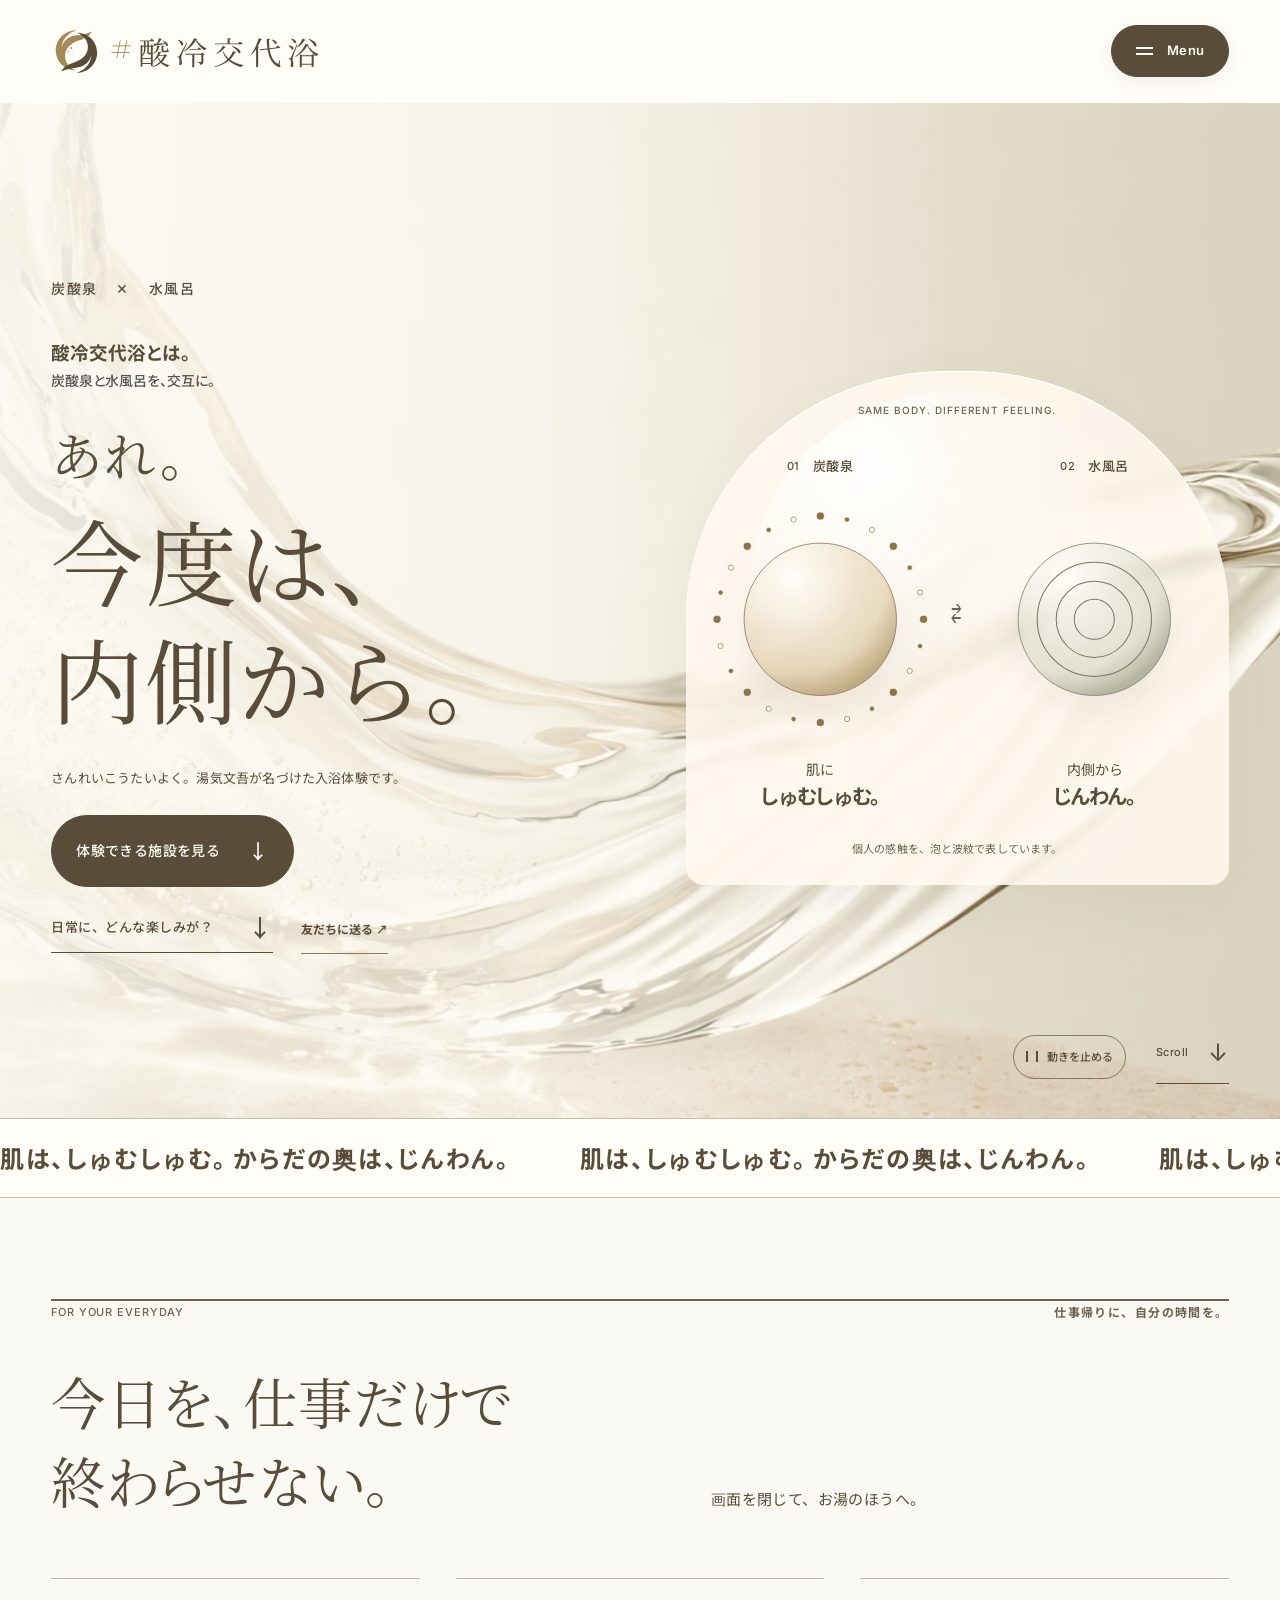
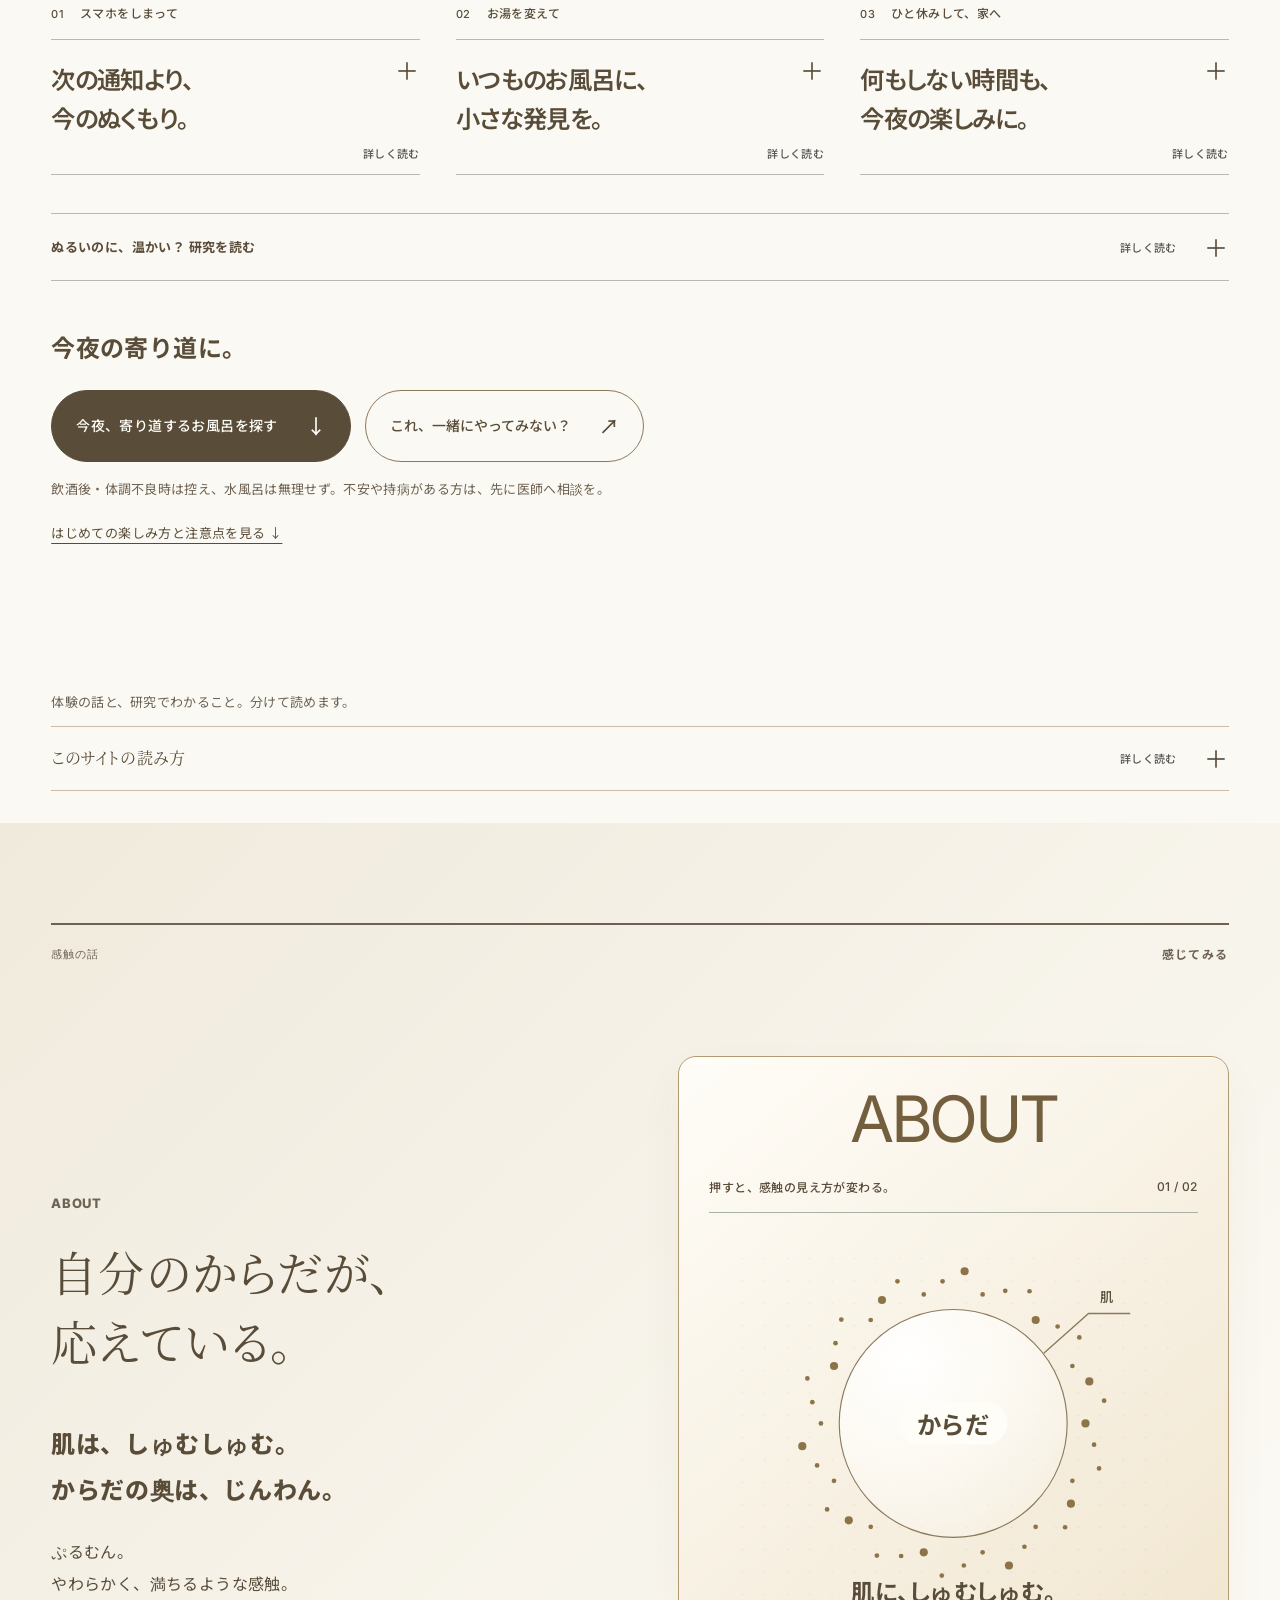
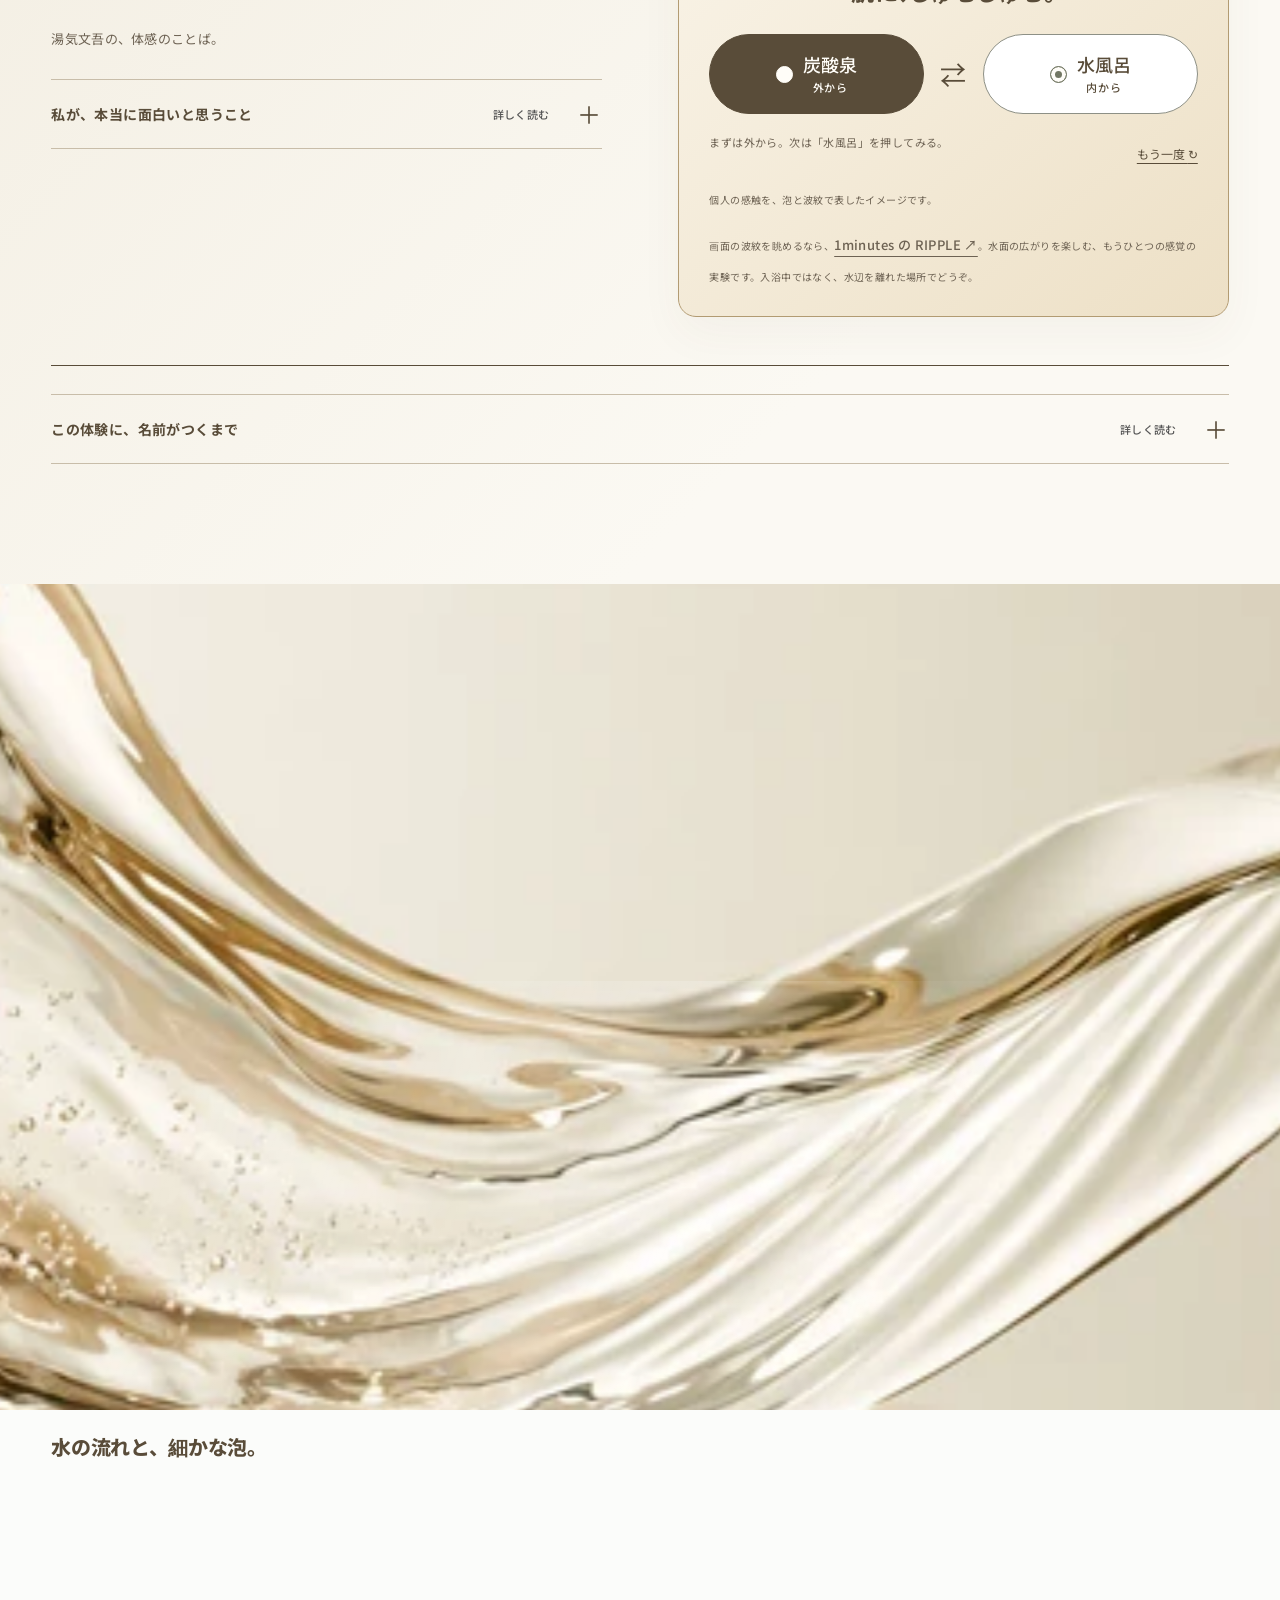
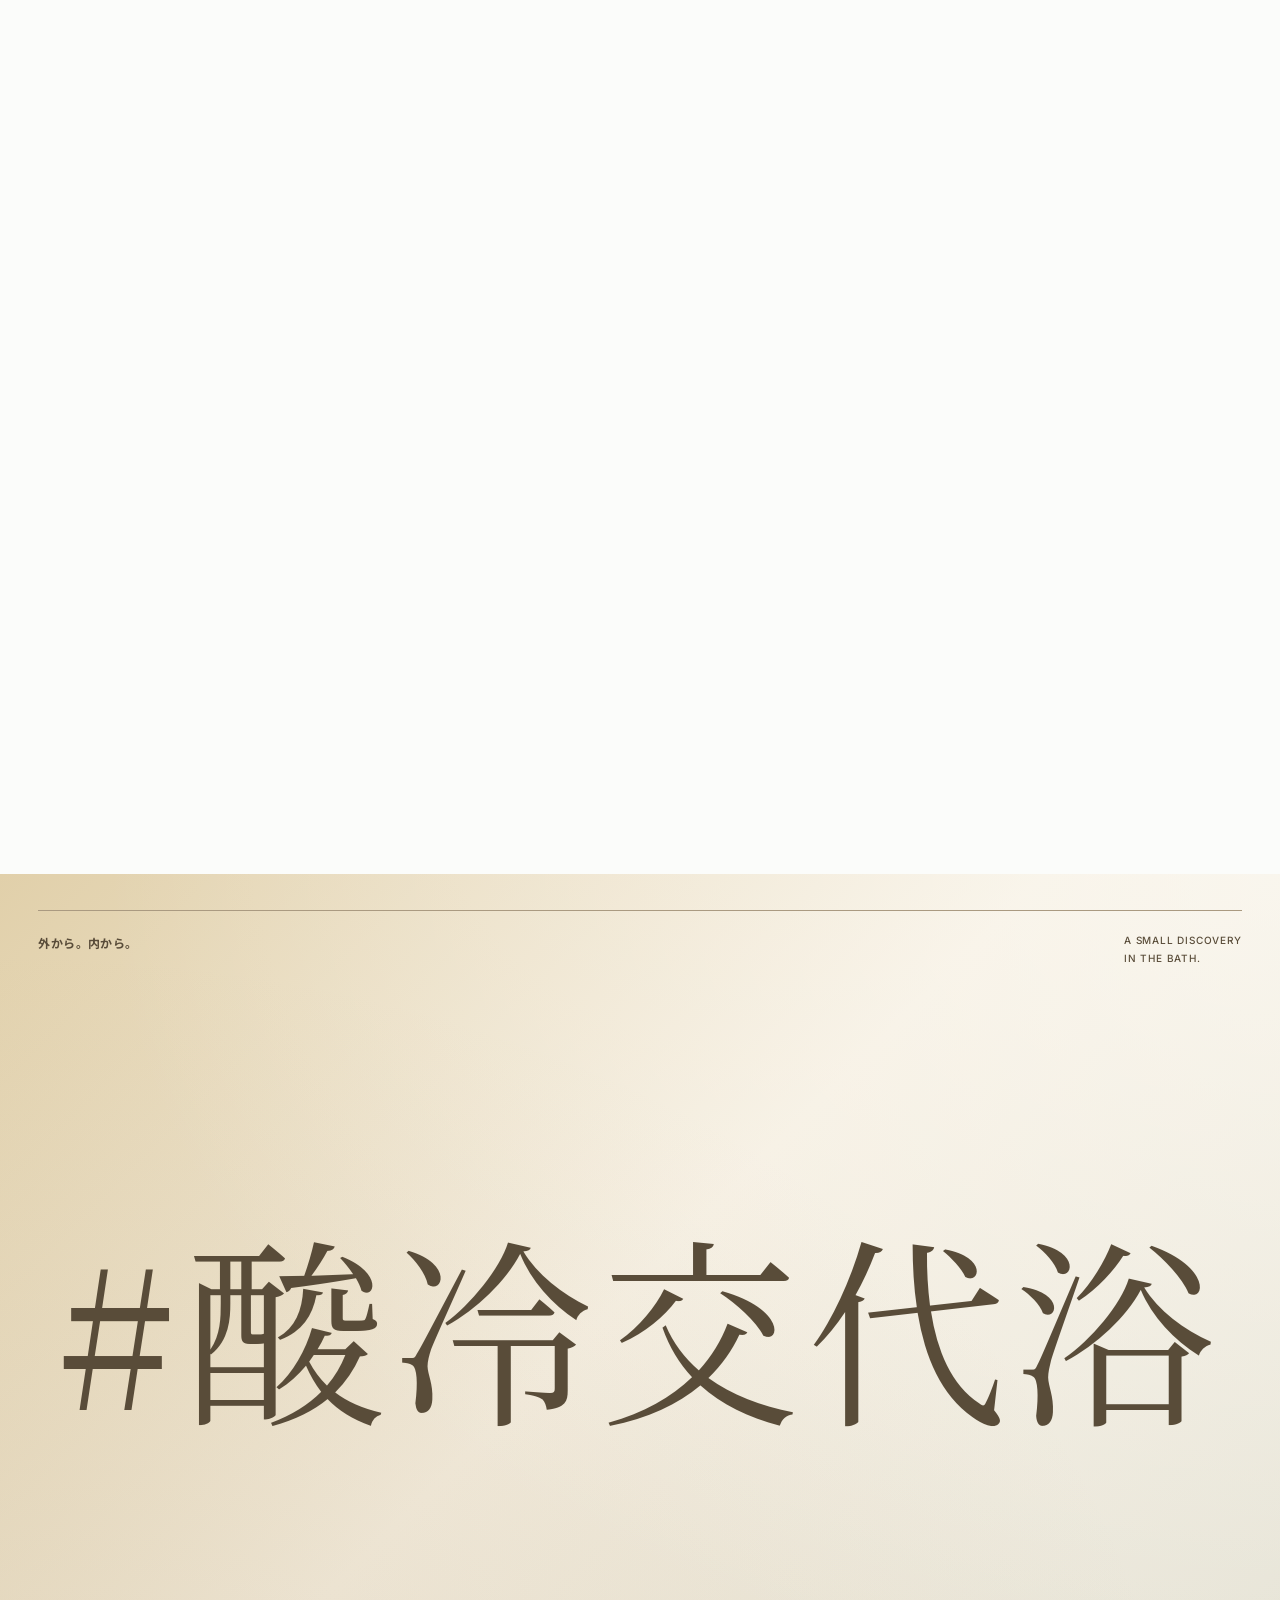
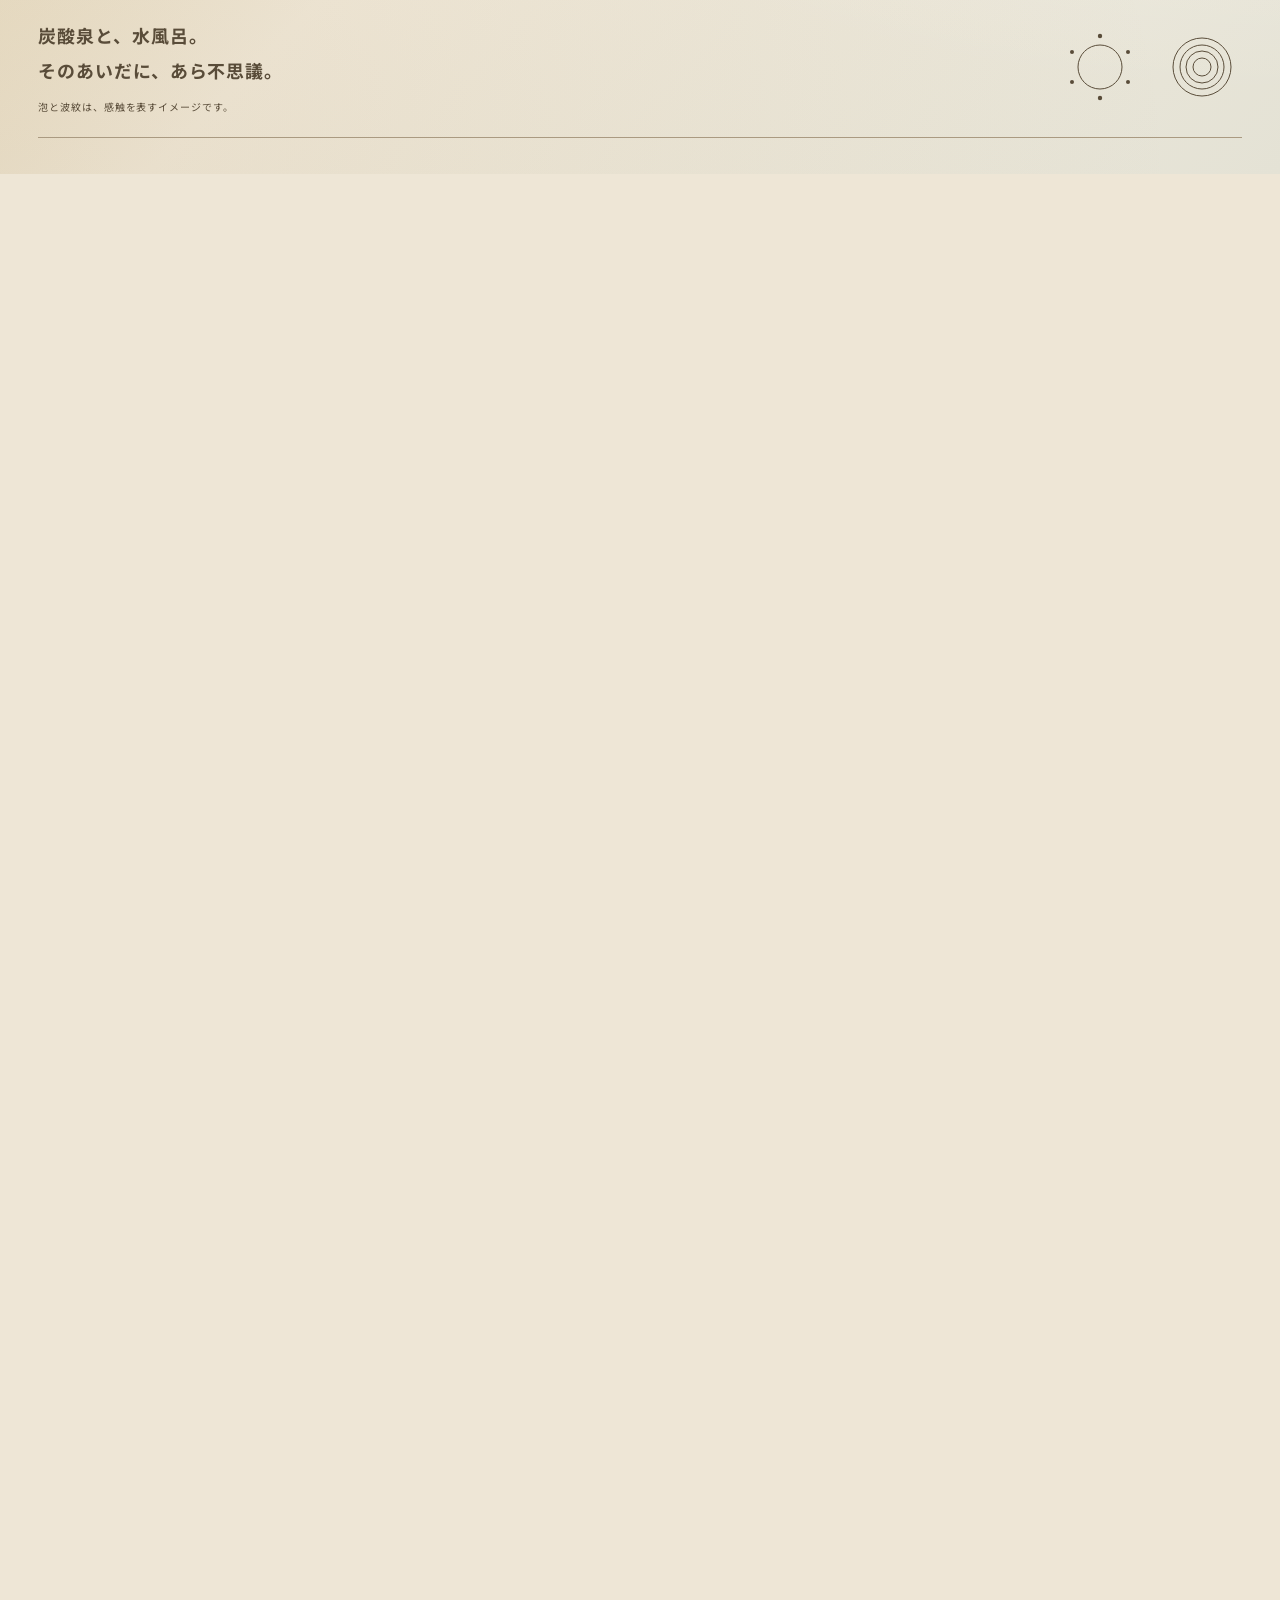
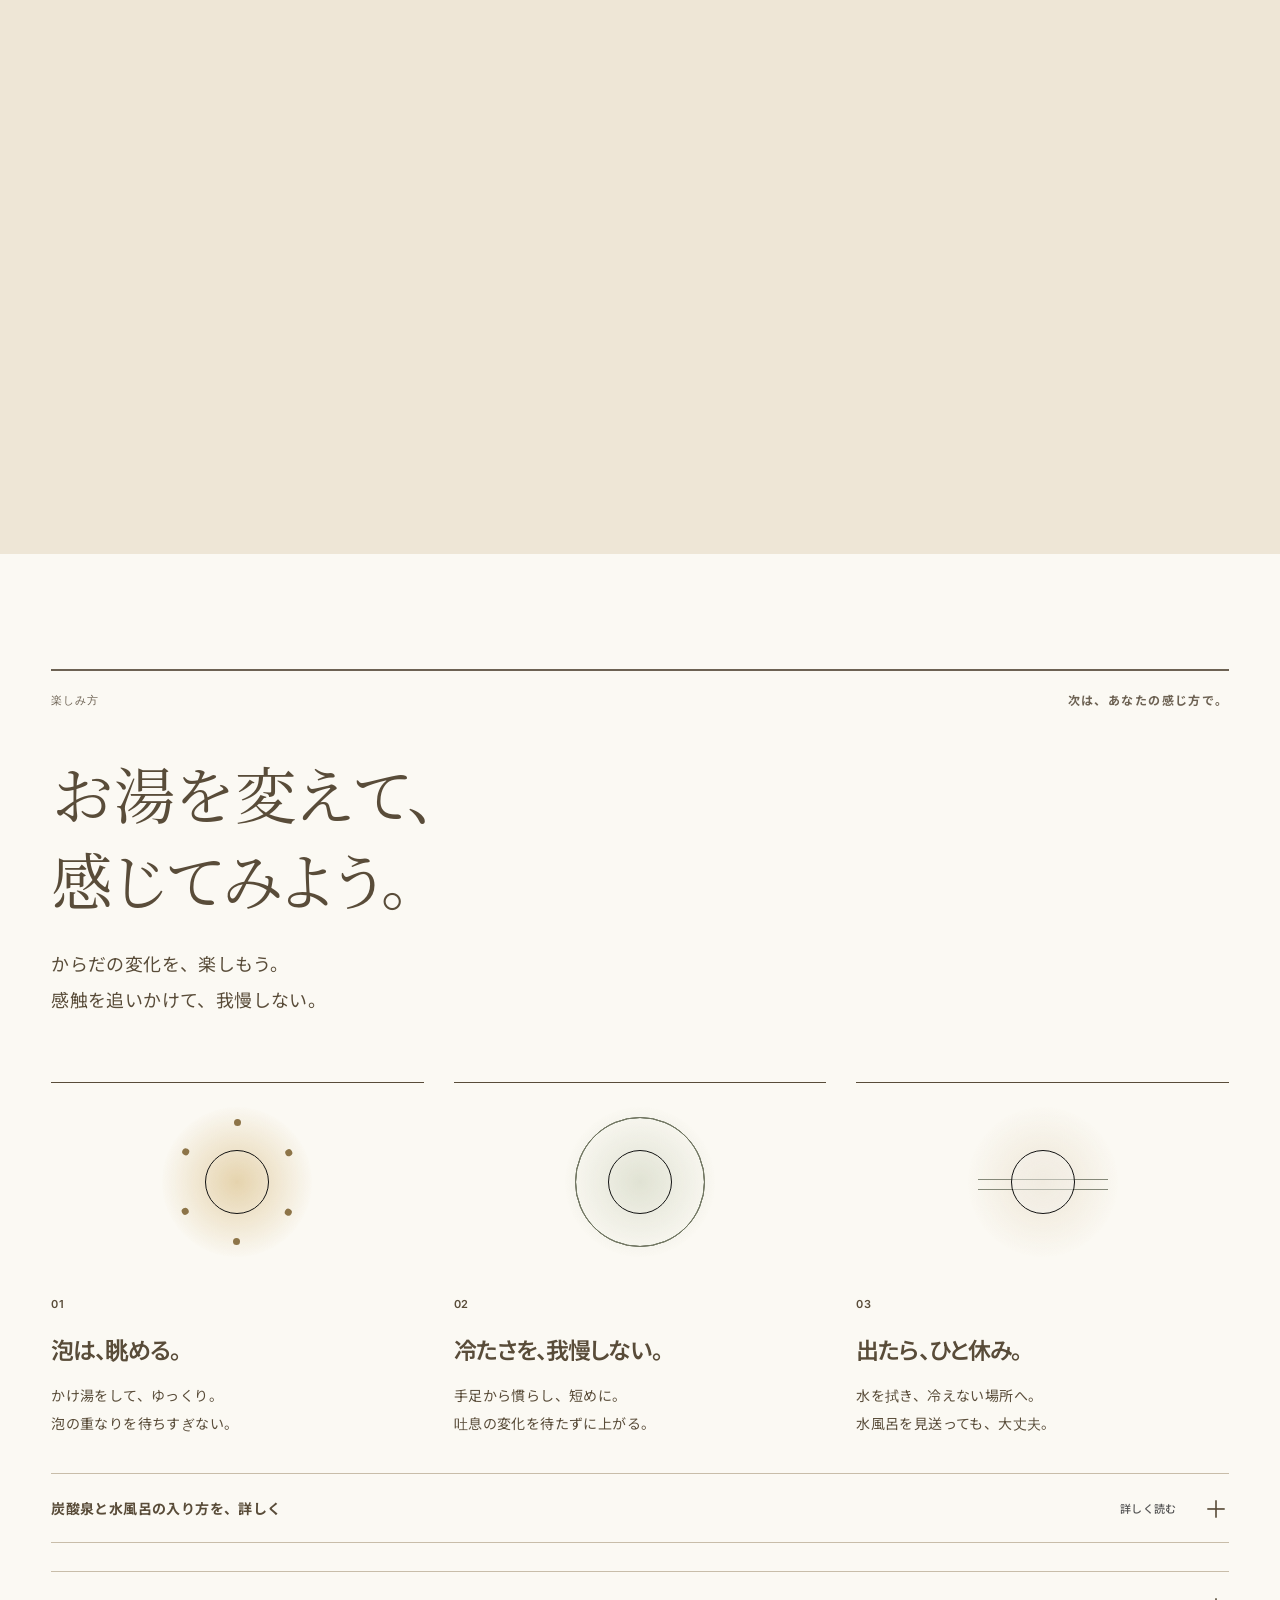
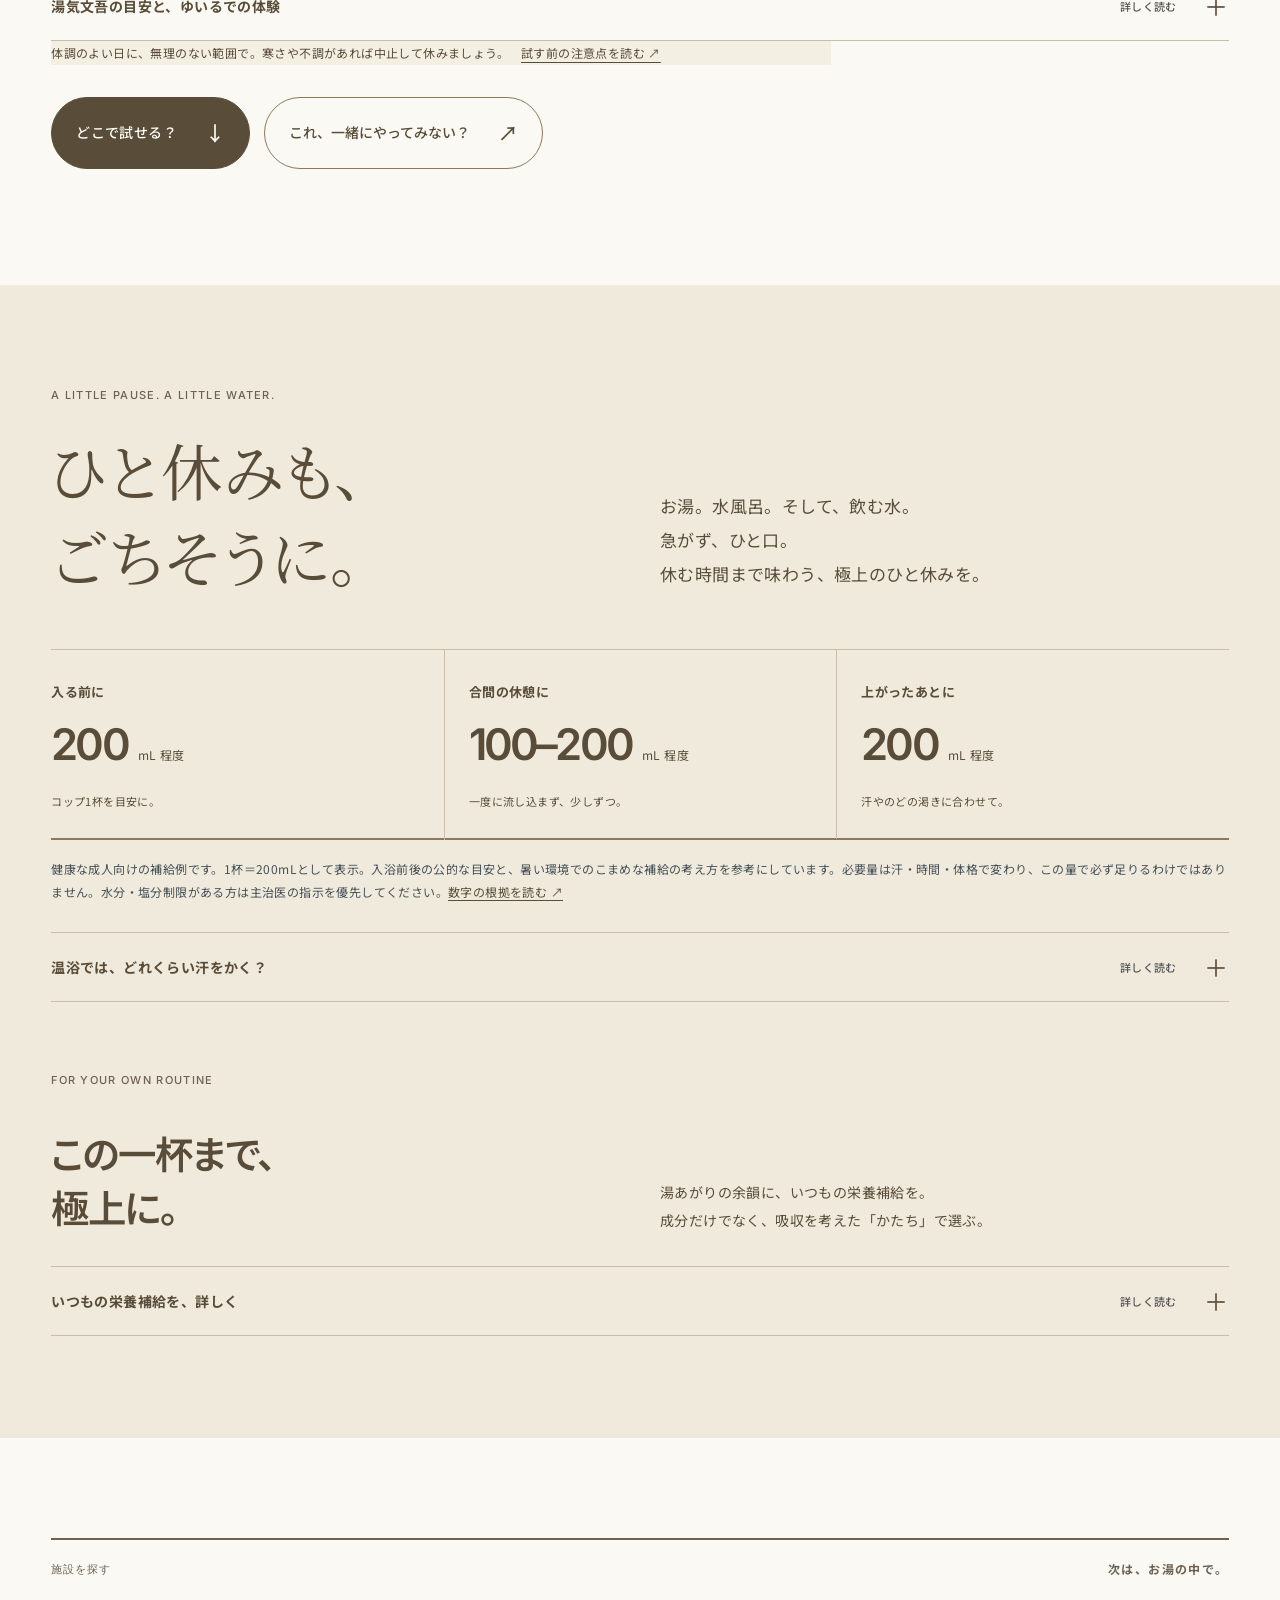
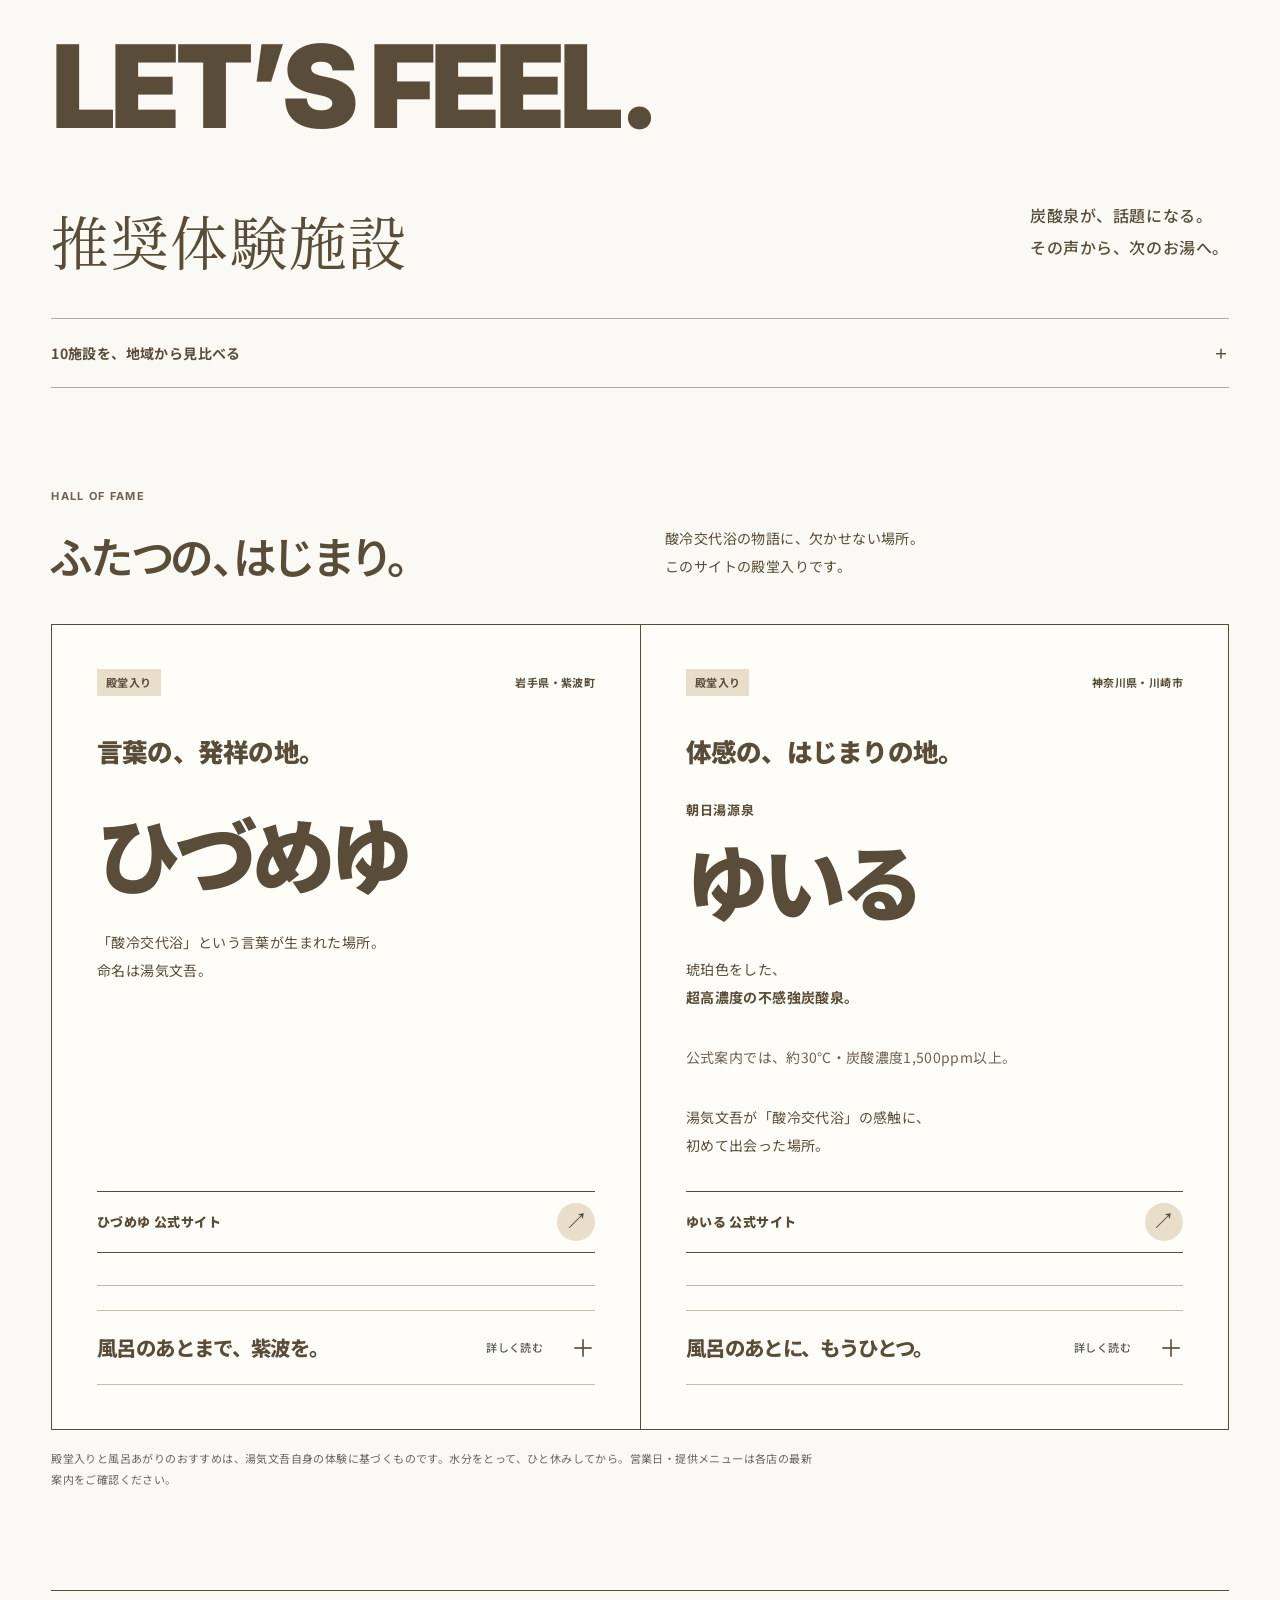
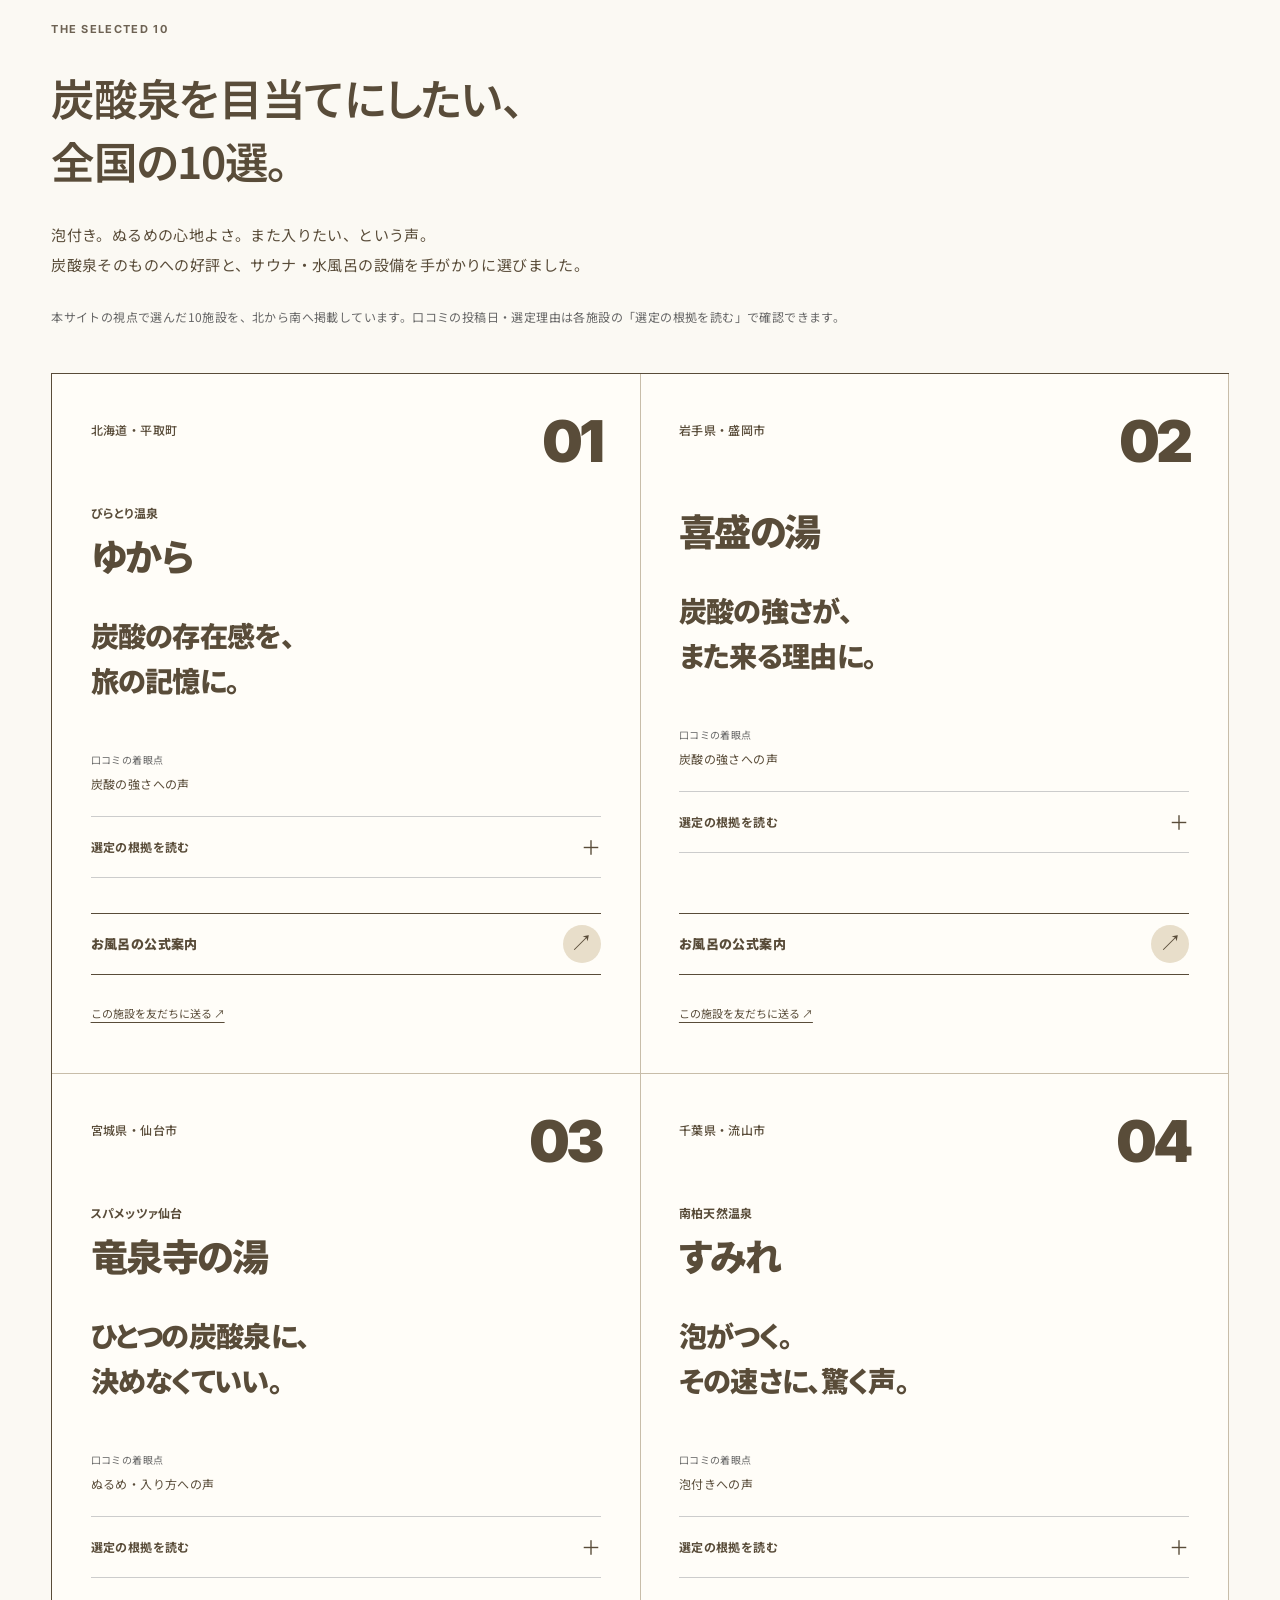
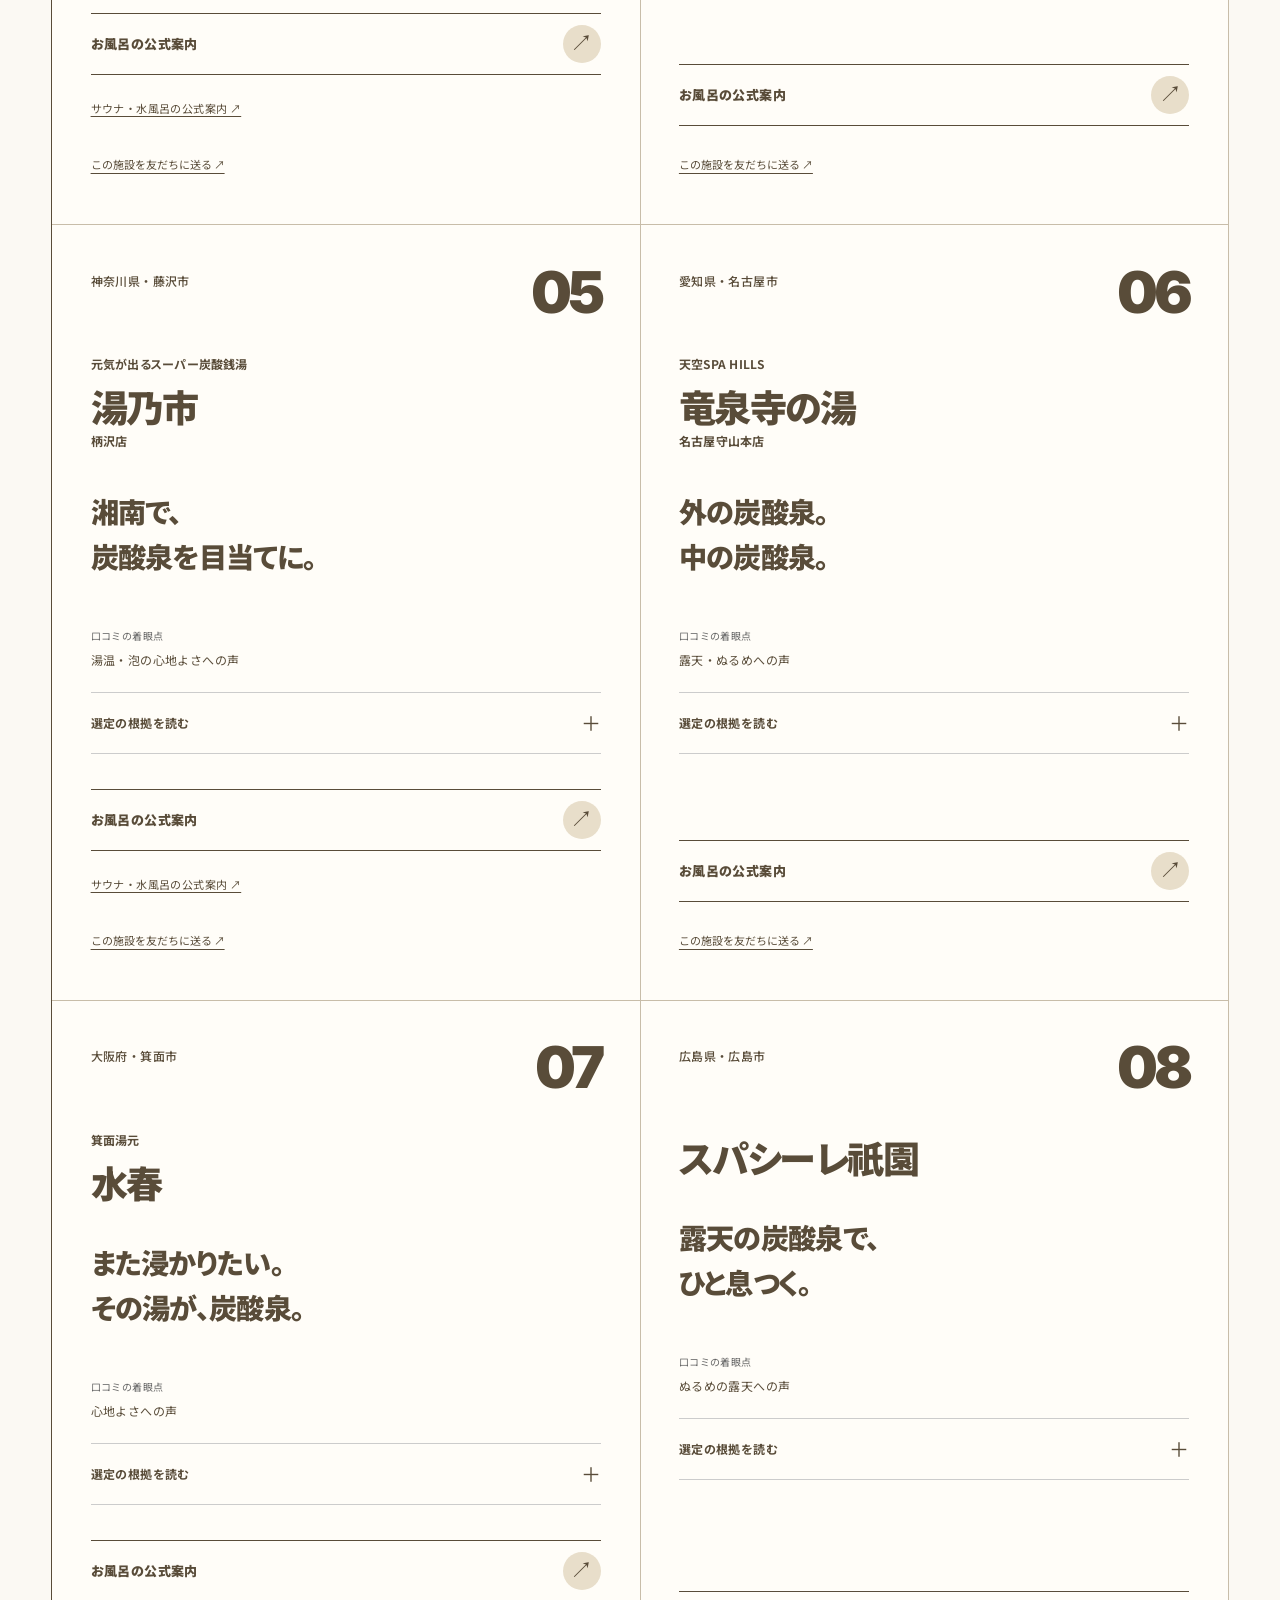
==== commit b583e384: "Match manifesto hashtag typography to the Japanese heading" ====
--- a/index.html
+++ b/index.html
@@ -26,6 +26,7 @@
 .partners-heading{margin:28px 0;font-size:clamp(2rem,4vw,3.5rem)}
 .partners-intro{max-width:48em;margin-bottom:28px;font-size:.875rem}
 .partner-card{border:1px solid var(--ink);padding:clamp(24px,4vw,42px);max-width:780px}
+.partner-card + .partner-card{margin-top:24px}
 .partner-region{font-size:.75rem;color:var(--muted);margin-bottom:14px}
 .partner-card h3{font-size:clamp(1.6rem,5vw,2.25rem);margin-bottom:18px}
 .partner-card p{font-size:.875rem;line-height:2;max-width:44em}
@@ -676,7 +677,7 @@
 .manifesto-title { margin: 0; text-align: center; font-size: clamp(3rem,15.6vw,25rem); font-weight: 900; letter-spacing: -.07em; line-height: 1.22; white-space: nowrap; }
 .manifesto-line { display: inline-block; }
 .manifesto-letter { display: inline-block; }
-.manifesto-hash { font-family: var(--font-latin); font-weight: 900; letter-spacing: -.09em; margin-right: .025em; }
+.manifesto-hash { font-family: inherit; font-weight: inherit; letter-spacing: inherit; margin-right: .025em; }
 .manifesto-bottom { align-self: end; display: flex; align-items: center; justify-content: space-between; gap: 30px; border-bottom: 1px solid #666; padding-bottom: 20px; }
 .manifesto-bottom > p { font-size: clamp(.875rem,1.4vw,1.25rem); font-weight: 700; letter-spacing: .05em; }
 .manifesto-motif { width: 180px; flex: 0 0 180px; height: 76px; }
@@ -1323,7 +1324,7 @@
 
 
 
-  <script type="application/ld+json">{"@context":"https://schema.org","@graph":[{"@type":"Person","@id":"https://djnaoyaman.github.io/sanreikotaiyoku/#author","name":"湯気文吾","url":"https://djnaoyaman.github.io/profile.html"},{"@type":"WebSite","@id":"https://djnaoyaman.github.io/sanreikotaiyoku/#website","url":"https://djnaoyaman.github.io/sanreikotaiyoku/","name":"#酸冷交代浴のススメ","inLanguage":"ja","author":{"@id":"https://djnaoyaman.github.io/sanreikotaiyoku/#author"},"alternateName":"酸冷交代浴のススメ"},{"@type":"ImageObject","@id":"https://djnaoyaman.github.io/sanreikotaiyoku/#primaryimage","contentUrl":"https://djnaoyaman.github.io/sanreikotaiyoku/assets/ogp-sanrei-20261030.png","width":1200,"height":630,"caption":"淡いゴールドの水の流れと細かな泡。酸冷交代浴、炭酸泉×水風呂。肌は、しゅむしゅむ。からだの奥は、じんわん。"},{"@type":"WebPage","@id":"https://djnaoyaman.github.io/sanreikotaiyoku/#webpage","url":"https://djnaoyaman.github.io/sanreikotaiyoku/","name":"酸冷交代浴とは｜炭酸泉×水風呂の楽しみ方・全国10選","description":"酸冷交代浴（さんれいこうたいよく）は、炭酸泉と水風呂を交互に楽しむ入浴体験。湯気文吾の「しゅむしゅむ」「じんわん」「ぷるむん」という体感のことば、日常の楽しみ方、全国10選と殿堂入りを紹介。研究と出典も確認できます。","inLanguage":"ja","isPartOf":{"@id":"https://djnaoyaman.github.io/sanreikotaiyoku/#website"},"author":{"@id":"https://djnaoyaman.github.io/sanreikotaiyoku/#author"},"primaryImageOfPage":{"@id":"https://djnaoyaman.github.io/sanreikotaiyoku/#primaryimage"},"citation":["https://pubmed.ncbi.nlm.nih.gov/30221833/","https://pubmed.ncbi.nlm.nih.gov/12172871/","https://pubmed.ncbi.nlm.nih.gov/10751106/","https://journals.sagepub.com/doi/10.1177/0363546510395497","https://pubmed.ncbi.nlm.nih.gov/7586235/","https://www.caa.go.jp/policies/policy/consumer_safety/caution/caution_076/","https://www.jstage.jst.go.jp/article/onki1962/66/3/66_3_180/_pdf/-char/en","https://doi.org/10.5194/acp-23-10901-2023","https://www.env.go.jp/nature/onsen/point/","https://www.env.go.jp/nature/onsen/docs/shishin_bunseki.pdf"],"about":[{"@type":"Thing","name":"炭酸泉"},{"@type":"Thing","name":"水風呂"},{"@id":"https://djnaoyaman.github.io/sanreikotaiyoku/#definition"}],"hasPart":[{"@type":"WebPageElement","@id":"https://djnaoyaman.github.io/sanreikotaiyoku/#about","name":"酸冷交代浴とは"},{"@type":"WebPageElement","@id":"https://djnaoyaman.github.io/sanreikotaiyoku/#science","name":"炭酸泉と冷水の科学的な手がかり"},{"@type":"WebPageElement","@id":"https://djnaoyaman.github.io/sanreikotaiyoku/#quality","name":"良い炭酸泉の見分け方"},{"@type":"WebPageElement","@id":"https://djnaoyaman.github.io/sanreikotaiyoku/#practice","name":"楽しむ前に"},{"@type":"WebPageElement","@id":"https://djnaoyaman.github.io/sanreikotaiyoku/#references","name":"出典と、このサイトについて"},{"@type":"WebPageElement","@id":"https://djnaoyaman.github.io/sanreikotaiyoku/#places","name":"推奨体験施設"},{"@type":"WebPageElement","@id":"https://djnaoyaman.github.io/sanreikotaiyoku/#hydrate","name":"水分補給と、ひと休みの楽しみ方"}],"creditText":"記録：湯気文吾","dateModified":"2026-11-02","mainEntity":{"@id":"https://djnaoyaman.github.io/sanreikotaiyoku/#definition"}},{"@type":"ImageObject","@id":"https://djnaoyaman.github.io/sanreikotaiyoku/#photo","contentUrl":"https://djnaoyaman.github.io/sanreikotaiyoku/assets/sanrei-water-1456-20261030.webp","width":1456,"height":816,"caption":"水の流れと、細かな泡。感触の違いを表現したイメージ。"},{"@type":"ItemList","@id":"https://djnaoyaman.github.io/sanreikotaiyoku/#recommended-places","name":"炭酸泉の口コミから選ぶ全国の推奨10選","description":"全国の公開口コミを探索し、炭酸泉自体への具体的な好評と、炭酸泉・水風呂・サウナの設備情報を確認して選定。全口コミの肯定的言及率を比較した順位ではない。番号はおおむね北から南の掲載順。","itemListOrder":"https://schema.org/ItemListUnordered","numberOfItems":10,"itemListElement":[{"@type":"ListItem","position":1,"item":{"@type":"Place","@id":"https://djnaoyaman.github.io/sanreikotaiyoku/#place-biratori","name":"びらとり温泉 ゆから","url":"https://www.biratori-onsen.com/spa/","description":"他の施設より炭酸を強く感じた、という感想が複数。高濃度炭酸泉と水風呂、乾式サウナを備える北海道の一軒です。"}},{"@type":"ListItem","position":2,"item":{"@type":"Place","@id":"https://djnaoyaman.github.io/sanreikotaiyoku/#place-kimori","name":"喜盛の湯","url":"https://kimorinoyu.com/bath/","description":"サウナや外気浴と並んで、炭酸泉の強さを好評点に挙げる声。高濃度炭酸泉と寝ころび炭酸泉を楽しめます。"}},{"@type":"ListItem","position":3,"item":{"@type":"Place","@id":"https://djnaoyaman.github.io/sanreikotaiyoku/#place-sendai","name":"スパメッツァ仙台 竜泉寺の湯","url":"https://ryusenjinoyu.com/spametsasendai/spa","description":"ぬるめのお湯や壺の炭酸泉を好む口コミを確認。不感炭酸泉、寝ながら入る炭酸泉など、入り方の違いを選べます。"}},{"@type":"ListItem","position":4,"item":{"@type":"Place","@id":"https://djnaoyaman.github.io/sanreikotaiyoku/#place-sumire","name":"南柏天然温泉 すみれ","url":"https://minamikashiwa-sumire.com/spa-2/","description":"気泡が付く速さに言及する口コミと、露天のファイテン炭酸泉をお気に入りに挙げる口コミ。泡の印象から選んだ一軒です。"}},{"@type":"ListItem","position":5,"item":{"@type":"Place","@id":"https://djnaoyaman.github.io/sanreikotaiyoku/#place-karasawa","name":"湯乃市 柄沢店","url":"https://yunoichi.com/karasawa/","description":"死海の塩を加えた「クレオパトラの炭酸泉」。炭酸泉の湯温を好評点に挙げる声と、泡に包まれる心地よさをすすめる声を確認しました。湯気文吾の推薦で、湘南の一軒に。"}},{"@type":"ListItem","position":6,"item":{"@type":"Place","@id":"https://djnaoyaman.github.io/sanreikotaiyoku/#place-moriyama","name":"天空SPA HILLS 竜泉寺の湯 名古屋守山本店","url":"https://www.ryusenjinoyu.com/moriyama/furo/","description":"露天炭酸泉を特に気に入ったという声や、低めの温度を好む声。内湯の高濃度炭酸泉と露天炭酸泉を備えています。"}},{"@type":"ListItem","position":7,"item":{"@type":"Place","@id":"https://djnaoyaman.github.io/sanreikotaiyoku/#place-mino","name":"箕面湯元 水春","url":"https://suisyun.jp/mino/onsen-ofuro/","description":"炭酸泉の心地よさを口コミの題名にする利用者も。2025〜2026年の別投稿者から、好みの浴槽として挙げる声を確認しています。"}},{"@type":"ListItem","position":8,"item":{"@type":"Place","@id":"https://djnaoyaman.github.io/sanreikotaiyoku/#place-gion","name":"スパシーレ祇園","url":"https://spaseare-gion.jp/bath","description":"高濃度炭酸泉の心地よさや、サウナと炭酸風呂を組み合わせる楽しみへの投稿。露天炭酸泉と水風呂、サウナを備えます。"}},{"@type":"ListItem","position":9,"item":{"@type":"Place","@id":"https://djnaoyaman.github.io/sanreikotaiyoku/#place-matsuyama","name":"伊予の湯治場 喜助の湯","url":"https://kisuke.com/yu-matsuyama/bath","description":"施設のお湯のなかでも炭酸泉を一番に挙げる口コミ。広い炭酸の湯と、低めの温度を心地よく感じる声が選定の手がかりです。"}},{"@type":"ListItem","position":10,"item":{"@type":"Place","@id":"https://djnaoyaman.github.io/sanreikotaiyoku/#place-shingu","name":"新宮温泉 ふくの湯","url":"https://www.fukunoyu.com/shingu/bath/","description":"露天の泡の刺激や、ほどよくぬるい炭酸泉を心地よいとする声。内湯と露天の炭酸泉に、水風呂・サウナがそろいます。"}}]},{"@type":"DefinedTerm","@id":"https://djnaoyaman.github.io/sanreikotaiyoku/#definition","name":"酸冷交代浴","alternateName":["さんれいこうたいよく","#酸冷交代浴"],"description":"酸冷交代浴（さんれいこうたいよく）は、炭酸泉と水風呂を交互に楽しむ入浴体験に、湯気文吾がつけた名前です。","url":"https://djnaoyaman.github.io/sanreikotaiyoku/#definition"},{"@type":"Place","@id":"https://djnaoyaman.github.io/sanreikotaiyoku/#hall-yuiru","name":"朝日湯源泉 ゆいる","url":"https://yuiru.net/spa/","description":"琥珀色をした、超高濃度の不感強炭酸泉。公式案内では約30℃・炭酸濃度1,500ppm以上。湯気文吾が酸冷交代浴の感触に初めて出会った場所。"}]}</script>
+  <script type="application/ld+json">{"@context":"https://schema.org","@graph":[{"@type":"Person","@id":"https://djnaoyaman.github.io/sanreikotaiyoku/#author","name":"湯気文吾","url":"https://djnaoyaman.github.io/profile.html"},{"@type":"WebSite","@id":"https://djnaoyaman.github.io/sanreikotaiyoku/#website","url":"https://djnaoyaman.github.io/sanreikotaiyoku/","name":"#酸冷交代浴のススメ","inLanguage":"ja","author":{"@id":"https://djnaoyaman.github.io/sanreikotaiyoku/#author"},"alternateName":"酸冷交代浴のススメ"},{"@type":"ImageObject","@id":"https://djnaoyaman.github.io/sanreikotaiyoku/#primaryimage","contentUrl":"https://djnaoyaman.github.io/sanreikotaiyoku/assets/ogp-sanrei-20261030.png","width":1200,"height":630,"caption":"淡いゴールドの水の流れと細かな泡。酸冷交代浴、炭酸泉×水風呂。肌は、しゅむしゅむ。からだの奥は、じんわん。"},{"@type":"WebPage","@id":"https://djnaoyaman.github.io/sanreikotaiyoku/#webpage","url":"https://djnaoyaman.github.io/sanreikotaiyoku/","name":"酸冷交代浴とは｜炭酸泉×水風呂の楽しみ方・全国10選","description":"酸冷交代浴（さんれいこうたいよく）は、炭酸泉と水風呂を交互に楽しむ入浴体験。湯気文吾の「しゅむしゅむ」「じんわん」「ぷるむん」という体感のことば、日常の楽しみ方、全国10選と殿堂入りを紹介。研究と出典も確認できます。","inLanguage":"ja","isPartOf":{"@id":"https://djnaoyaman.github.io/sanreikotaiyoku/#website"},"author":{"@id":"https://djnaoyaman.github.io/sanreikotaiyoku/#author"},"primaryImageOfPage":{"@id":"https://djnaoyaman.github.io/sanreikotaiyoku/#primaryimage"},"citation":["https://pubmed.ncbi.nlm.nih.gov/30221833/","https://pubmed.ncbi.nlm.nih.gov/12172871/","https://pubmed.ncbi.nlm.nih.gov/10751106/","https://journals.sagepub.com/doi/10.1177/0363546510395497","https://pubmed.ncbi.nlm.nih.gov/7586235/","https://www.caa.go.jp/policies/policy/consumer_safety/caution/caution_076/","https://www.jstage.jst.go.jp/article/onki1962/66/3/66_3_180/_pdf/-char/en","https://doi.org/10.5194/acp-23-10901-2023","https://www.env.go.jp/nature/onsen/point/","https://www.env.go.jp/nature/onsen/docs/shishin_bunseki.pdf"],"about":[{"@type":"Thing","name":"炭酸泉"},{"@type":"Thing","name":"水風呂"},{"@id":"https://djnaoyaman.github.io/sanreikotaiyoku/#definition"}],"hasPart":[{"@type":"WebPageElement","@id":"https://djnaoyaman.github.io/sanreikotaiyoku/#about","name":"酸冷交代浴とは"},{"@type":"WebPageElement","@id":"https://djnaoyaman.github.io/sanreikotaiyoku/#science","name":"炭酸泉と冷水の科学的な手がかり"},{"@type":"WebPageElement","@id":"https://djnaoyaman.github.io/sanreikotaiyoku/#quality","name":"良い炭酸泉の見分け方"},{"@type":"WebPageElement","@id":"https://djnaoyaman.github.io/sanreikotaiyoku/#practice","name":"楽しむ前に"},{"@type":"WebPageElement","@id":"https://djnaoyaman.github.io/sanreikotaiyoku/#references","name":"出典と、このサイトについて"},{"@type":"WebPageElement","@id":"https://djnaoyaman.github.io/sanreikotaiyoku/#places","name":"推奨体験施設"},{"@type":"WebPageElement","@id":"https://djnaoyaman.github.io/sanreikotaiyoku/#hydrate","name":"水分補給と、ひと休みの楽しみ方"}],"creditText":"記録：湯気文吾","dateModified":"2026-11-06","mainEntity":{"@id":"https://djnaoyaman.github.io/sanreikotaiyoku/#definition"}},{"@type":"ImageObject","@id":"https://djnaoyaman.github.io/sanreikotaiyoku/#photo","contentUrl":"https://djnaoyaman.github.io/sanreikotaiyoku/assets/sanrei-water-1456-20261030.webp","width":1456,"height":816,"caption":"水の流れと、細かな泡。感触の違いを表現したイメージ。"},{"@type":"ItemList","@id":"https://djnaoyaman.github.io/sanreikotaiyoku/#recommended-places","name":"炭酸泉の口コミから選ぶ全国の推奨10選","description":"全国の公開口コミを探索し、炭酸泉自体への具体的な好評と、炭酸泉・水風呂・サウナの設備情報を確認して選定。全口コミの肯定的言及率を比較した順位ではない。番号はおおむね北から南の掲載順。","itemListOrder":"https://schema.org/ItemListUnordered","numberOfItems":10,"itemListElement":[{"@type":"ListItem","position":1,"item":{"@type":"Place","@id":"https://djnaoyaman.github.io/sanreikotaiyoku/#place-biratori","name":"びらとり温泉 ゆから","url":"https://www.biratori-onsen.com/spa/","description":"他の施設より炭酸を強く感じた、という感想が複数。高濃度炭酸泉と水風呂、乾式サウナを備える北海道の一軒です。"}},{"@type":"ListItem","position":2,"item":{"@type":"Place","@id":"https://djnaoyaman.github.io/sanreikotaiyoku/#place-kimori","name":"喜盛の湯","url":"https://kimorinoyu.com/bath/","description":"サウナや外気浴と並んで、炭酸泉の強さを好評点に挙げる声。高濃度炭酸泉と寝ころび炭酸泉を楽しめます。"}},{"@type":"ListItem","position":3,"item":{"@type":"Place","@id":"https://djnaoyaman.github.io/sanreikotaiyoku/#place-sendai","name":"スパメッツァ仙台 竜泉寺の湯","url":"https://ryusenjinoyu.com/spametsasendai/spa","description":"ぬるめのお湯や壺の炭酸泉を好む口コミを確認。不感炭酸泉、寝ながら入る炭酸泉など、入り方の違いを選べます。"}},{"@type":"ListItem","position":4,"item":{"@type":"Place","@id":"https://djnaoyaman.github.io/sanreikotaiyoku/#place-sumire","name":"南柏天然温泉 すみれ","url":"https://minamikashiwa-sumire.com/spa-2/","description":"気泡が付く速さに言及する口コミと、露天のファイテン炭酸泉をお気に入りに挙げる口コミ。泡の印象から選んだ一軒です。"}},{"@type":"ListItem","position":5,"item":{"@type":"Place","@id":"https://djnaoyaman.github.io/sanreikotaiyoku/#place-karasawa","name":"湯乃市 柄沢店","url":"https://yunoichi.com/karasawa/","description":"死海の塩を加えた「クレオパトラの炭酸泉」。炭酸泉の湯温を好評点に挙げる声と、泡に包まれる心地よさをすすめる声を確認しました。湯気文吾の推薦で、湘南の一軒に。"}},{"@type":"ListItem","position":6,"item":{"@type":"Place","@id":"https://djnaoyaman.github.io/sanreikotaiyoku/#place-moriyama","name":"天空SPA HILLS 竜泉寺の湯 名古屋守山本店","url":"https://www.ryusenjinoyu.com/moriyama/furo/","description":"露天炭酸泉を特に気に入ったという声や、低めの温度を好む声。内湯の高濃度炭酸泉と露天炭酸泉を備えています。"}},{"@type":"ListItem","position":7,"item":{"@type":"Place","@id":"https://djnaoyaman.github.io/sanreikotaiyoku/#place-mino","name":"箕面湯元 水春","url":"https://suisyun.jp/mino/onsen-ofuro/","description":"炭酸泉の心地よさを口コミの題名にする利用者も。2025〜2026年の別投稿者から、好みの浴槽として挙げる声を確認しています。"}},{"@type":"ListItem","position":8,"item":{"@type":"Place","@id":"https://djnaoyaman.github.io/sanreikotaiyoku/#place-gion","name":"スパシーレ祇園","url":"https://spaseare-gion.jp/bath","description":"高濃度炭酸泉の心地よさや、サウナと炭酸風呂を組み合わせる楽しみへの投稿。露天炭酸泉と水風呂、サウナを備えます。"}},{"@type":"ListItem","position":9,"item":{"@type":"Place","@id":"https://djnaoyaman.github.io/sanreikotaiyoku/#place-matsuyama","name":"伊予の湯治場 喜助の湯","url":"https://kisuke.com/yu-matsuyama/bath","description":"施設のお湯のなかでも炭酸泉を一番に挙げる口コミ。広い炭酸の湯と、低めの温度を心地よく感じる声が選定の手がかりです。"}},{"@type":"ListItem","position":10,"item":{"@type":"Place","@id":"https://djnaoyaman.github.io/sanreikotaiyoku/#place-shingu","name":"新宮温泉 ふくの湯","url":"https://www.fukunoyu.com/shingu/bath/","description":"露天の泡の刺激や、ほどよくぬるい炭酸泉を心地よいとする声。内湯と露天の炭酸泉に、水風呂・サウナがそろいます。"}}]},{"@type":"DefinedTerm","@id":"https://djnaoyaman.github.io/sanreikotaiyoku/#definition","name":"酸冷交代浴","alternateName":["さんれいこうたいよく","#酸冷交代浴"],"description":"酸冷交代浴（さんれいこうたいよく）は、炭酸泉と水風呂を交互に楽しむ入浴体験に、湯気文吾がつけた名前です。","url":"https://djnaoyaman.github.io/sanreikotaiyoku/#definition"},{"@type":"Place","@id":"https://djnaoyaman.github.io/sanreikotaiyoku/#hall-yuiru","name":"朝日湯源泉 ゆいる","url":"https://yuiru.net/spa/","description":"琥珀色をした、超高濃度の不感強炭酸泉。公式案内では約30℃・炭酸濃度1,500ppm以上。湯気文吾が酸冷交代浴の感触に初めて出会った場所。"}]}</script>
   <style>
 /* Quiet navigation and feedback, shared by the experience and author pages. */
 :root { --comfort-ink: #111; --comfort-paper: #f9f8f5; --comfort-accent: #52788a; }
@@ -1639,6 +1640,12 @@
         <p>熊本県嘉島町のイオンモール熊本内にある日帰り温泉施設です。天然温泉に炭酸ガスを加えた高張性炭酸泉と、冷水風呂を備えています。</p>
         <a class="official-link" href="https://suisyun.jp/kumamoto/" target="_blank" rel="noopener noreferrer" data-track="facility_click" data-facility-id="kashima-suisyun" data-placement="cooperating_facility">公式サイトを見る <span aria-hidden="true">↗</span></a>
       </article>
+      <article class="partner-card" id="partner-himewako" aria-labelledby="partner-himewako-title">
+        <p class="partner-region">四国・高知県高知市</p>
+        <h3 id="partner-himewako-title">土佐望月温泉 姫若子の湯</h3>
+        <p>高知県高知市海老ノ丸12-2にある天然温泉施設です。露天風呂や高濃度人工炭酸泉、サウナを備えています。</p>
+        <a class="official-link" href="https://www.himewako.jp/" target="_blank" rel="noopener noreferrer" data-track="facility_click" data-facility-id="himewako" data-placement="cooperating_facility">公式サイトを見る <span aria-hidden="true">↗</span></a>
+      </article>
     </div></section>
 
     <section class="invitation" id="invite" aria-labelledby="invite-title"><div class="wrap">
@@ -1732,7 +1739,7 @@
       </ol><p class="small">今回の入浴案内の資料確認日 2026年10月23日。</p><p class="small">既存資料確認日 2026年10月22日。<a href="#reading-note">このサイトの読み方</a></p></div></details>
     </section>    </section>
   </main>
-  <footer><a href="#top" class="brand"><img class="brand-logo" src="assets/sanrei-wordmark-compact.svg" width="550" height="100" alt="#酸冷交代浴"><span class="sr-only">のススメ</span></a><span id="author">記録<br><a href="profile.html" rel="author">作者・湯気文吾について ↗</a></span><span class="footer-en">FEEL. WONDER. THINK.<small class="site-updated">更新 <time datetime="2026-11-02">2026.11.02（リンク案内の更新）</time></small></span><a class="footer-top-link" href="#top">ページの先頭へ ↑</a></footer>
+  <footer><a href="#top" class="brand"><img class="brand-logo" src="assets/sanrei-wordmark-compact.svg" width="550" height="100" alt="#酸冷交代浴"><span class="sr-only">のススメ</span></a><span id="author">記録<br><a href="profile.html" rel="author">作者・湯気文吾について ↗</a></span><span class="footer-en">FEEL. WONDER. THINK.<small class="site-updated">更新 <time datetime="2026-11-06">2026.11.06（協力施設・書体の更新）</time></small></span><a class="footer-top-link" href="#top">ページの先頭へ ↑</a></footer>
 <nav class="reading-tools" aria-label="ページの移動" aria-hidden="true" hidden inert><a class="back-to-top" href="#top"><span>上に戻る</span><span aria-hidden="true">↑</span></a></nav>
 <script>
 /* Small, explicit events for the public site. Never inject analytics into previews. */
